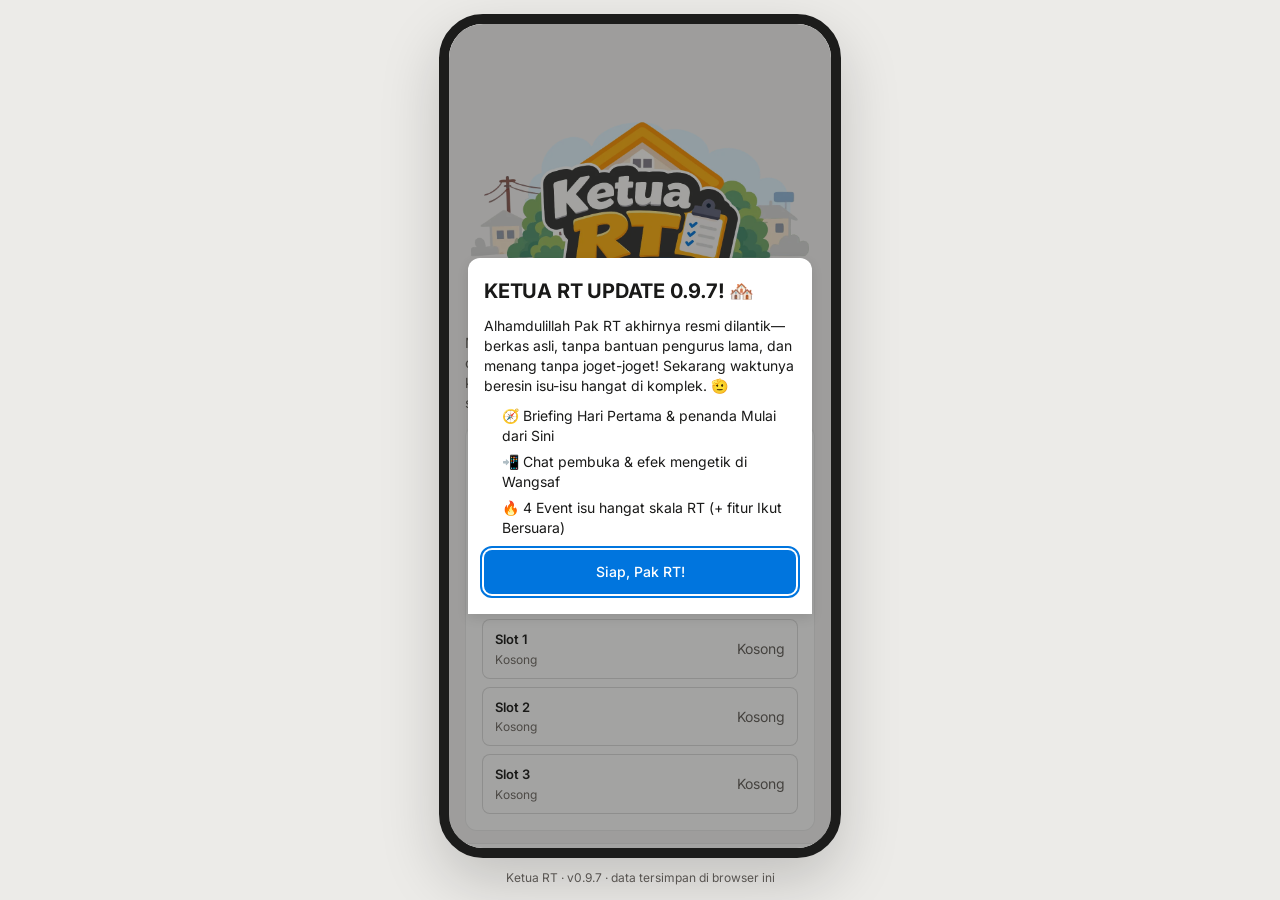
==== index.html @ ca053284 "Delay insight toast/modal until after typing indicator finishes" ====
<!DOCTYPE html>
<html lang="id">
<head>
<meta charset="utf-8">
<meta name="viewport" content="width=device-width, initial-scale=1, viewport-fit=cover, interactive-widget=resizes-content">
<title>Ketua RT · Jadi Ketua RT selama 52 minggu</title>
<meta name="description" content="Coba jadi Ketua RT dan lihat keputusanmu mengubah kehidupan warga. 52 minggu, 15 warga, setiap keputusan punya konsekuensi.">
<meta property="og:type" content="website">
<meta property="og:title" content="Ketua RT">
<meta property="og:site_name" content="Ketua RT">
<link rel="icon" href="assets/favicon/favicon.png" type="image/png">
<link rel="icon" href="assets/favicon/favicon.svg" type="image/svg+xml">
<link rel="apple-touch-icon" href="assets/favicon/favicon.png">
<meta property="og:description" content="Coba jadi Ketua RT dan lihat keputusanmu mengubah kehidupan warga.">
<meta property="og:locale" content="id_ID">
<meta property="og:url" content="https://ketua-rt.mbagasah.workers.dev/">
<meta property="og:image" content="https://ketua-rt.mbagasah.workers.dev/assets/opengraph/open-graph-ketua-rt.jpg">
<meta property="og:image:type" content="image/jpeg">
<meta property="og:image:width" content="1200">
<meta property="og:image:height" content="630">
<meta property="og:image:alt" content="Ketua RT, game simulasi jadi Ketua RT">
<meta name="twitter:card" content="summary_large_image">
<meta name="twitter:title" content="Ketua RT">
<meta name="twitter:description" content="Coba jadi Ketua RT dan lihat keputusanmu mengubah kehidupan warga.">
<meta name="twitter:image" content="https://ketua-rt.mbagasah.workers.dev/assets/opengraph/open-graph-ketua-rt.jpg">
<meta name="theme-color" content="#ecebe8">
<link rel="preload" href="assets/fonts/inter-400.woff2" as="font" type="font/woff2" crossorigin>
<link rel="preload" href="assets/fonts/inter-600.woff2" as="font" type="font/woff2" crossorigin>
<link rel="preload" href="assets/fonts/inter-700.woff2" as="font" type="font/woff2" crossorigin>
<style>
@font-face{font-family:'Inter';font-style:normal;font-weight:400;font-display:swap;src:url(assets/fonts/inter-400.woff2) format('woff2');}
@font-face{font-family:'Inter';font-style:normal;font-weight:500;font-display:swap;src:url(assets/fonts/inter-500.woff2) format('woff2');}
@font-face{font-family:'Inter';font-style:normal;font-weight:600;font-display:swap;src:url(assets/fonts/inter-600.woff2) format('woff2');}
@font-face{font-family:'Inter';font-style:normal;font-weight:700;font-display:swap;src:url(assets/fonts/inter-700.woff2) format('woff2');}

:root{--notion-blue: #0075de;--notion-blue-deep: #005bb0;--sky-tint: #e6f3fe;--paper: #f6f5f4;--white: #ffffff;--ink: #191918;--graphite: #615d59;--stone: #6f6a65;--ash: #8b8580;--marigold: #ffb110;--coral: #f64932;--saffron: #e89d01;--vermillion: #e32d14;--mocha: #b18164;--signal-blue: #097fe8;--sky-wash: #62aef0;--midnight: #02093a;--peach: #f6d5b8;--color-bg-canvas: var(--paper);--color-bg-surface: var(--white);--color-bg-sunken: #efeeec;--color-bg-hover: #f1f0ee;--color-text: var(--ink);--color-text-secondary: var(--graphite);--color-text-muted: var(--stone);--color-text-on-accent: var(--white);--color-border-subtle: rgba(0, 0, 0, .08);--color-border: rgba(0, 0, 0, .14);--color-border-strong: var(--ash);--color-accent-solid: var(--notion-blue);--color-accent-text: var(--notion-blue-deep);--color-accent-subtle: var(--sky-tint);--color-focus-ring: var(--notion-blue);--color-success-text: #1e7343;--color-success-subtle: #e3f2e8;--color-success-solid: #2f8f57;--color-warning-text: #8a5200;--color-warning-subtle: #fcefd6;--color-danger-text: #b42318;--color-danger-subtle: #fde7e3;--color-danger-solid: #c8321f;--color-neutral-text: #3b3a38;--color-neutral-subtle: #ecebe9;--color-rumor-text: #6b3fa0;--color-rumor-subtle: #f1e9fb;--color-highlight: var(--peach);--color-attention: var(--marigold);--color-island: var(--midnight);--color-island-text: #ffffff;--color-island-muted: #c9cbe0;--app-wangsaf: var(--signal-blue);--app-warga: var(--coral);--app-urusan: var(--midnight);--app-keuangan: var(--mocha);--app-fasilitas: var(--sky-wash);--app-kalender: var(--vermillion);--app-riwayat: var(--graphite);--app-pengaturan: var(--graphite);--radius-small: 4px;--radius-buttons: 8px;--radius-cards: 12px;--radius-pills: 9999px;--space-4: 4px;--space-8: 8px;--space-12: 12px;--space-16: 16px;--space-20: 20px;--space-24: 24px;--elev-nav: 0 .7px 1.5px rgba(0,0,0,.015), 0 3px 9px rgba(0,0,0,.03);--elev-sheet: 0 4px 12px rgba(0, 0, 0, .1);--font: "Inter", ui-sans-serif, system-ui, -apple-system, "Segoe UI", Roboto, sans-serif;--text-caption: .75rem;--leading-caption: 1.33;--text-body-sm: .875rem;--leading-body-sm: 1.43;--text-body: 1rem;--leading-body: 1.5;--text-subheading: 1.25rem;--leading-subheading: 1.3;--text-heading-sm: 1.375rem;--leading-heading-sm: 1.27;--text-heading: 2.25rem;--leading-heading: 1.1;--motion-fast: .15s;--motion: .2s;color-scheme:light}:root[data-size=large]{font-size:112.5%}*,*:before,*:after{box-sizing:border-box}html{-webkit-font-smoothing:antialiased;-moz-osx-font-smoothing:grayscale}html,body{margin:0;height:100%}body{font:400 var(--text-body-sm)/var(--leading-body-sm) var(--font);color:var(--color-text);background:#ecebe8;font-feature-settings:"lnum"}button,input,select,textarea{font:inherit;color:inherit}button{cursor:pointer;background:none;border:0;padding:0;-webkit-tap-highlight-color:transparent}button:disabled{cursor:not-allowed}h1,h2,h3,p,ul,dl{margin:0;padding:0}ul{list-style:none}:focus-visible{outline:2px solid var(--color-focus-ring);outline-offset:2px}[tabindex="-1"]:focus{outline:none}.sr-only{position:absolute;width:1px;height:1px;padding:0;margin:-1px;overflow:hidden;clip:rect(0 0 0 0);clip-path:inset(50%);white-space:nowrap;border:0}.muted{color:var(--color-text-secondary)}.sm{font-size:var(--text-body-sm);line-height:var(--leading-body-sm)}.xs{font-size:var(--text-caption);line-height:var(--leading-caption);letter-spacing:.01em}.num,.tnum{font-variant-numeric:tabular-nums}b,strong{font-weight:600}.stage{min-height:100dvh;display:grid;place-items:center;padding:12px 16px;gap:8px}.phone{position:relative;width:402px;height:min(844px,calc(100dvh - 56px));min-height:0;background:var(--color-bg-canvas);border-radius:44px;border:10px solid #1c1c1b;box-shadow:0 24px 60px #0000002e;overflow:hidden;display:flex;flex-direction:column}.caption{font-size:var(--text-caption);color:var(--color-text-secondary);text-align:center;max-width:402px}@media (max-height: 700px) and (min-width: 521px){.phone{border-width:8px;border-radius:36px}}@media (max-width: 520px){.stage{padding:0;display:block}.phone{width:100%;height:100vh;height:100dvh;min-height:0;border:0;border-radius:0;box-shadow:none;padding-top:env(safe-area-inset-top)}.caption{display:none}}.sb{flex:none;min-height:36px;padding:0 16px;white-space:nowrap;gap:8px;display:flex;align-items:center;justify-content:space-between;font-size:var(--text-caption);font-weight:600;color:var(--color-text);background:var(--color-bg-canvas);position:relative;z-index:3;font-variant-numeric:tabular-nums}.sb__right{display:flex;align-items:center;gap:8px;flex:none}.sb__date-short{display:none}@media (max-width: 360px){.sb__date-full{display:none}.sb__date-short{display:inline}}.agenda{display:inline-flex;align-items:center;padding:2px 8px;border-radius:var(--radius-pills);background:var(--color-bg-surface);border:1px solid var(--color-border-subtle)}.agenda.low{background:var(--color-warning-subtle);color:var(--color-warning-text);border-color:transparent}.agenda.zero{background:var(--color-danger-subtle);color:var(--color-danger-text);border-color:transparent}.batt{display:inline-flex;align-items:center;gap:4px}.batt__body{width:22px;height:11px;border:1.5px solid currentColor;border-radius:3px;padding:1px;position:relative}.batt__body:after{content:"";position:absolute;right:-4px;top:3px;width:2px;height:4px;background:currentColor;border-radius:0 1px 1px 0}.batt__fill{height:100%;border-radius:1px;background:var(--color-success-solid)}.batt.low .batt__fill{background:var(--color-danger-solid)}.screen{flex:1;overflow-y:auto;overflow-x:hidden;overscroll-behavior:contain;position:relative;scroll-padding-block:64px 96px}.enter{animation:fade-in var(--motion-fast) ease-out both}@keyframes fade-in{0%{opacity:0}}.appbar{position:sticky;top:0;z-index:2;background:var(--color-bg-canvas);padding:8px 16px;display:flex;align-items:center;gap:8px;min-height:56px}.appbar h1{font-size:var(--text-heading-sm);line-height:var(--leading-heading-sm);letter-spacing:-.011em;font-weight:700;flex:1;min-width:0}.appbar--detail h1{font-size:var(--text-body);line-height:var(--leading-body);letter-spacing:0;font-weight:600;white-space:nowrap;overflow:hidden;text-overflow:ellipsis}.appbar__sub{font-size:var(--text-caption);color:var(--color-text-secondary)}.iconbtn{width:40px;height:40px;border-radius:var(--radius-buttons);display:grid;place-items:center;color:var(--color-text);flex:none;transition:background-color var(--motion-fast) ease-out}.iconbtn.on{color:var(--color-accent-text);background:var(--color-accent-subtle)}.body{padding:4px 16px 24px;display:flex;flex-direction:column;gap:12px}.ico{width:22px;height:22px;fill:none;stroke:currentColor;stroke-width:2;stroke-linecap:round;stroke-linejoin:round;flex:none}.ico--sm{width:16px;height:16px}.bnav{flex:none;display:flex;justify-content:center;align-items:center;gap:40px;padding:2px 0 calc(2px + env(safe-area-inset-bottom));background:var(--color-bg-surface);border-top:1px solid var(--color-border-subtle);z-index:3}.snav__i{width:48px;height:40px;display:grid;place-items:center;border-radius:var(--radius-pills);color:var(--color-text-secondary);transition:background-color var(--motion-fast) ease-out,color var(--motion-fast) ease-out}.snav__i .ico{width:18px;height:18px;stroke-width:2.2}.snav__i[data-a=sys-back] .ico{fill:currentColor;stroke-width:1.5}.snav__i[aria-current=page],.snav__i[aria-pressed=true]{color:var(--color-text)}.snav__i[aria-pressed=true]{background:var(--color-bg-sunken)}.snav__i:disabled{opacity:.35}.badge{position:absolute;top:-5px;right:4px;min-width:18px;height:18px;padding:0 5px;border-radius:var(--radius-pills);background:var(--color-danger-solid);color:#fff;font-size:var(--text-caption);line-height:18px;font-weight:700;text-align:center;font-variant-numeric:tabular-nums}.card{background:var(--color-bg-surface);border:1px solid var(--color-border-subtle);border-radius:var(--radius-cards);padding:16px}.card--flat{background:transparent}.sec-title{font-size:var(--text-body);font-weight:600;display:flex;align-items:center;justify-content:space-between;gap:8px;margin-bottom:8px}.label{font-size:var(--text-caption);line-height:var(--leading-caption);font-weight:600;letter-spacing:.05em;text-transform:uppercase;color:var(--color-text-secondary)}.btn{display:inline-flex;align-items:center;justify-content:center;gap:6px;min-height:44px;padding:8px 16px;border-radius:var(--radius-buttons);font-weight:500;border:1px solid transparent;transition-property:background-color,border-color,scale;transition-duration:var(--motion-fast);transition-timing-function:ease-out}.btn:not(:disabled):active{scale:.96}.btn:disabled{opacity:.45}.btn--primary{background:var(--color-accent-solid);color:var(--color-text-on-accent)}.btn--outline{background:var(--color-bg-surface);border-color:var(--color-border);color:var(--color-text)}.btn--ghost{color:var(--color-accent-text)}.btn--soft{background:var(--color-accent-subtle);color:var(--color-accent-text)}.btn--danger{background:var(--color-danger-solid);color:#fff}.btn--sm{min-height:36px;padding:6px 12px;font-size:var(--text-body-sm)}.btn--block{width:100%}.link{color:var(--color-accent-text);font-weight:500;font-size:var(--text-body-sm);display:inline-flex;align-items:center;gap:4px;min-height:28px;text-underline-offset:3px}.chip{display:inline-flex;align-items:center;gap:4px;padding:2px 10px;border-radius:var(--radius-pills);font-size:var(--text-caption);line-height:1.5;font-weight:600;background:var(--color-neutral-subtle);color:var(--color-neutral-text);white-space:nowrap}.chip--good{background:var(--color-success-subtle);color:var(--color-success-text)}.chip--ok,.chip--info,.chip--muted,.chip--primary{background:var(--color-neutral-subtle);color:var(--color-neutral-text)}.chip--warn{background:var(--color-warning-subtle);color:var(--color-warning-text)}.chip--bad{background:var(--color-danger-subtle);color:var(--color-danger-text)}.chip--rumor{background:var(--color-rumor-subtle);color:var(--color-rumor-text)}.chips{display:flex;flex-wrap:wrap;gap:6px}.bar{height:6px;border-radius:var(--radius-pills);background:var(--color-bg-sunken);overflow:hidden}.bar>span{display:block;height:100%;border-radius:inherit;background:var(--color-text)}.bar--good>span{background:var(--color-success-solid)}.bar--ok>span{background:var(--color-text-secondary)}.bar--warn>span{background:var(--saffron)}.bar--bad>span{background:var(--color-danger-solid)}.av{--c: var(--color-text-secondary);width:40px;height:40px;border-radius:50%;display:grid;place-items:center;flex:none;font-size:20px;background:var(--color-bg-surface);border:2px solid var(--c)}.av--sm{width:28px;height:28px;font-size:14px}.av--lg{width:72px;height:72px;font-size:36px;border-width:3px}.av--me{background:var(--color-text);color:#fff;font-size:var(--text-caption);font-weight:700;border-color:var(--color-text)}.avs{display:flex}.avs .av{margin-left:-8px}.avs .av:first-child{margin-left:0}.row{display:flex;align-items:center;gap:12px}.list>*+*{border-top:1px solid var(--color-border-subtle)}.li{display:flex;align-items:center;gap:12px;padding:12px 2px;width:100%;text-align:start;min-height:48px}.li__main{flex:1;min-width:0}.li__title{font-weight:500;display:block;white-space:nowrap;overflow:hidden;text-overflow:ellipsis}.li__sub{display:block;font-size:var(--text-caption);line-height:var(--leading-caption);color:var(--color-text-secondary);white-space:nowrap;overflow:hidden;text-overflow:ellipsis;margin-top:2px}.li__sub--wrap{white-space:normal;overflow:visible}.kv{display:grid;grid-template-columns:minmax(0,42%) minmax(0,1fr);gap:8px 12px}.kv dt{color:var(--color-text-secondary)}.kv dd{margin:0;font-weight:500}.unknown{color:var(--color-text-secondary);font-style:italic;font-weight:400}.empty{text-align:center;padding:24px 8px;color:var(--color-text-secondary)}.empty__ico{font-size:32px}.flash{animation:flash 1.2s ease-out}@keyframes flash{0%{background-color:var(--color-accent-subtle)}}.fb{background:var(--color-bg-canvas);border:1px solid var(--color-border-subtle);border-radius:var(--radius-buttons);padding:12px;display:flex;flex-direction:column;gap:6px}.fb--bad{background:var(--color-warning-subtle)}.reason{display:inline-flex;align-items:center;gap:4px;font-size:var(--text-caption);line-height:var(--leading-caption);color:var(--color-text-secondary);font-weight:500}.reason .ico{width:12px;height:12px}.home{padding:4px 16px 24px;display:flex;flex-direction:column;gap:12px}.home__date{padding:2px 2px 0;font-size:var(--text-body-sm);color:var(--color-text-secondary);font-weight:500;display:flex;justify-content:space-between}.widget{background:var(--color-bg-surface);border:1px solid var(--color-border-subtle);border-radius:var(--radius-cards);padding:16px;text-align:start;width:100%;display:flex;flex-direction:column;justify-content:flex-start}.widget__t{font-size:var(--text-caption);font-weight:600;color:var(--color-text-secondary);display:flex;align-items:center;gap:6px;justify-content:space-between;margin-bottom:8px}.attn{background:var(--color-attention);border-color:transparent}.attn .widget__t{color:#3d3020}.attn--calm{background:var(--color-bg-surface);border-color:var(--color-border-subtle)}.attn__title{font-size:var(--text-subheading);line-height:var(--leading-subheading);font-weight:700;letter-spacing:-.01em}.attn__text{color:#3d3020;margin-top:4px;display:-webkit-box;-webkit-line-clamp:2;-webkit-box-orient:vertical;overflow:hidden}.attn--calm .attn__text{color:var(--color-text-secondary)}.attn__foot{display:flex;align-items:center;justify-content:space-between;margin-top:12px;gap:8px;font-size:var(--text-caption)}.attn__foot .go{font-weight:600;display:inline-flex;align-items:center;gap:4px}.split{display:grid;grid-template-columns:repeat(2,minmax(0,1fr));gap:12px}.cond__label{font-size:var(--text-body);font-weight:700}.cond__label--good{color:var(--color-success-text)}.cond__label--warn{color:var(--color-warning-text)}.cond__label--bad{color:var(--color-danger-text)}.mini{display:grid;grid-template-columns:1fr auto;gap:2px 6px;font-size:var(--text-caption);margin-top:6px;align-items:center;font-variant-numeric:tabular-nums}.mini .bar{grid-column:1 / -1;height:4px;margin-bottom:4px}.mini b{font-weight:600}.act-list{display:flex;flex-direction:column;gap:8px;font-size:var(--text-caption);line-height:1.4}.act-list li{display:-webkit-box;-webkit-line-clamp:2;-webkit-box-orient:vertical;overflow:hidden}.act-list small{display:block;color:var(--color-text-secondary);font-size:var(--text-caption)}.apps{display:grid;grid-template-columns:repeat(4,minmax(0,1fr));gap:16px 6px;padding:8px 0}.app{display:flex;flex-direction:column;align-items:center;gap:6px;font-size:var(--text-caption);font-weight:500;color:var(--color-text);position:relative;transition:scale var(--motion-fast) ease-out}.app:active{scale:.96}.app__ic{width:56px;height:56px;border-radius:14px;display:grid;place-items:center;color:#fff;position:relative}.app__ic--dark{color:var(--color-text)}.app__ic .ico{width:26px;height:26px}.app__img{width:100%;height:100%;object-fit:cover;border-radius:inherit;display:block}.br-head{display:flex;justify-content:space-between;align-items:flex-start;gap:12px}.br-acct{text-align:right;font-size:var(--text-caption);color:var(--color-text-secondary)}.br-acct b{display:block;color:var(--color-text);font-size:var(--text-body-sm);font-variant-numeric:tabular-nums}.iur-ctrl{display:flex;align-items:center;justify-content:space-between;gap:10px;padding:10px 0 4px}.iur-step{display:flex;align-items:center;gap:8px}.iur-step .btn{min-width:34px;padding:4px 10px}.cat-row{width:100%;display:flex;justify-content:space-between;align-items:center;gap:8px;padding:10px 2px;background:none;border:0;border-bottom:1px solid var(--color-border-subtle);color:inherit;font:inherit;text-align:left;cursor:pointer}.cat-row:last-of-type{border-bottom:0}.cat-sub{padding:4px 0 8px 10px;border-left:2px solid var(--color-border-subtle);margin:2px 0 8px}.app__ic .badge{top:-6px;right:-6px}.weekbar{display:flex;gap:12px}.weekbar .btn{flex:1}.foot-note{text-align:center;font-size:var(--text-caption);color:var(--color-text-secondary);font-variant-numeric:tabular-nums}.ucard{display:block;width:100%;text-align:start;background:var(--color-bg-surface);border:1px solid var(--color-border-subtle);border-radius:var(--radius-cards);padding:14px 16px}.ucard--prio{border-inline-start:4px solid var(--saffron)}.ucard--crisis{border-inline-start:4px solid var(--color-danger-solid)}.ucard__top{display:flex;align-items:center;justify-content:space-between;gap:8px}.ucard__cat{font-size:var(--text-caption);font-weight:600;letter-spacing:.05em;text-transform:uppercase;color:var(--color-text-secondary)}.ucard__title{font-weight:600;font-size:var(--text-body);line-height:1.35;margin:4px 0}.ucard__dev{color:var(--color-text-secondary);display:-webkit-box;-webkit-line-clamp:2;-webkit-box-orient:vertical;overflow:hidden}.ucard__foot{display:flex;align-items:center;justify-content:space-between;margin-top:10px;gap:8px}.prog{display:flex;align-items:center;gap:8px;font-size:var(--text-caption);font-weight:600;margin-top:8px;font-variant-numeric:tabular-nums}.prog .bar{flex:1}.acc{background:var(--color-bg-surface);border:1px solid var(--color-border-subtle);border-radius:var(--radius-cards);overflow:hidden}.acc__h{width:100%;display:flex;align-items:center;justify-content:space-between;padding:14px 16px;font-weight:600;text-align:start;gap:8px;min-height:52px}.acc__h .ico{transition:rotate var(--motion-fast) ease-out;color:var(--color-text-secondary)}.acc.open .acc__h .ico{rotate:90deg}.acc__b{padding:0 16px 16px}.facts{display:flex;flex-direction:column;gap:6px;margin-top:8px}.facts li{padding-inline-start:14px;position:relative}.facts li:before{content:"";position:absolute;inset-inline-start:2px;top:.6em;width:5px;height:5px;border-radius:50%;background:var(--color-text-secondary)}.tl{display:flex;flex-direction:column;gap:12px}.tl li{display:grid;grid-template-columns:10px minmax(0,1fr);gap:10px}.tl li:before{content:"";width:8px;height:8px;border-radius:50%;background:var(--color-border);margin-top:6px}.tl li:first-child:before{background:var(--color-text)}.tl small{display:block;color:var(--color-text-secondary);font-size:var(--text-caption);margin-top:2px}.acts{display:flex;flex-direction:column;gap:8px}.action{width:100%;text-align:start;background:var(--color-bg-surface);border:1px solid var(--color-border);border-radius:var(--radius-buttons);padding:12px;display:flex;flex-direction:column;gap:4px;transition:background-color var(--motion-fast) ease-out}.action:not(:disabled):active{background:var(--color-bg-hover)}.action:disabled{background:var(--color-bg-canvas);border-color:var(--color-border-subtle)}.action:disabled .action__name{color:var(--color-text-secondary)}.action__name{font-weight:600;display:flex;justify-content:space-between;align-items:baseline;gap:8px}.action__kind{font-size:var(--text-caption);font-weight:500;color:var(--color-text-secondary);flex:none}.action__desc{color:var(--color-text-secondary)}.cost{display:flex;flex-wrap:wrap;gap:4px 12px;font-size:var(--text-caption);font-weight:600;color:var(--color-text);margin-top:2px;font-variant-numeric:tabular-nums}.cost .pos{color:var(--color-success-text)}.done-list{color:var(--color-text-secondary);display:flex;flex-direction:column;gap:4px;margin-top:12px}.outcome{border-radius:var(--radius-buttons);padding:12px;background:var(--color-success-subtle);color:var(--color-success-text)}.outcome--bad{background:var(--color-danger-subtle);color:var(--color-danger-text)}.hdr{display:flex;flex-direction:column;gap:6px}.hdr h2{font-size:var(--text-subheading);line-height:var(--leading-subheading);font-weight:700;letter-spacing:-.01em}.section-h{font-size:var(--text-body);font-weight:600;margin:8px 2px 0}.chat-li{display:flex;gap:12px;align-items:center;padding:10px 16px;width:100%;text-align:start}.chat-li__main{flex:1;min-width:0;border-bottom:1px solid var(--color-border-subtle);padding-bottom:10px}.chat-li__top{display:flex;justify-content:space-between;gap:8px;align-items:baseline}.chat-li__name{font-weight:600;white-space:nowrap;overflow:hidden;text-overflow:ellipsis}.chat-li__time{font-size:var(--text-caption);color:var(--color-text-secondary);flex:none;font-variant-numeric:tabular-nums}.chat-li__prev{display:flex;justify-content:space-between;gap:8px;color:var(--color-text-secondary);margin-top:2px}.chat-li__prev>span:first-child{white-space:nowrap;overflow:hidden;text-overflow:ellipsis}.cnt{min-width:22px;height:22px;border-radius:var(--radius-pills);padding:0 7px;background:var(--color-text);color:#fff;font-size:var(--text-caption);font-weight:700;line-height:22px;text-align:center;flex:none;font-variant-numeric:tabular-nums}.cnt--imp{background:var(--color-danger-solid)}.convo{padding:8px 12px 12px;display:flex;flex-direction:column;gap:6px;background:var(--color-bg-canvas);min-height:100%}.dsep{align-self:center;font-size:var(--text-caption);font-weight:600;color:var(--color-text-secondary);background:var(--color-bg-surface);border:1px solid var(--color-border-subtle);padding:2px 10px;border-radius:var(--radius-pills);margin:8px 0 4px}.msg{display:flex;gap:6px;align-items:flex-end;max-width:86%}.msg--me{align-self:flex-end;flex-direction:row-reverse}.bub{background:var(--color-bg-surface);border:1px solid var(--color-border-subtle);padding:8px 12px;border-radius:12px 12px 12px 4px;font-size:var(--text-body);line-height:1.45}.msg--me .bub{background:var(--color-accent-subtle);border-color:transparent;border-radius:12px 12px 4px}.bub__from{display:block;font-size:var(--text-caption);font-weight:600;margin-bottom:2px;color:var(--color-text-secondary)}.bub__t{display:block;text-align:end;font-size:var(--text-caption);color:var(--color-text-secondary);margin-top:2px}.bub--imp{border-inline-start:3px solid var(--color-danger-solid)}.bub__imp{display:block;font-size:var(--text-caption);font-weight:600;color:var(--color-danger-text);margin-top:4px}.archive-btn{align-self:center;margin:4px 0;flex-wrap:wrap}.reply{position:sticky;bottom:0;background:var(--color-bg-surface);border-top:1px solid var(--color-border-subtle);padding:12px;display:flex;flex-direction:column;gap:8px}.reply .btn{justify-content:flex-start;text-align:start}.reply+.reply--stack{position:static;border-top:0;padding-top:0}.big-money{font-size:2rem;font-weight:700;letter-spacing:-.02em;line-height:1.2;font-variant-numeric:tabular-nums}.flow{display:grid;grid-template-columns:repeat(2,minmax(0,1fr));gap:8px;margin-top:12px}.flow div{background:var(--color-bg-canvas);border-radius:var(--radius-buttons);padding:8px 10px;font-size:var(--text-caption);font-variant-numeric:tabular-nums}.flow b{display:block;font-size:var(--text-body-sm);font-weight:600}.pos{color:var(--color-success-text)}.neg{color:var(--color-danger-text)}.trend{display:flex;gap:4px;margin-top:8px;flex-wrap:wrap}.trend i{width:16px;height:16px;border-radius:var(--radius-small);background:var(--color-bg-sunken);display:grid;place-items:center;font-style:normal;font-size:10px;color:#fff;font-weight:700}.trend i.y{background:var(--color-success-solid)}.trend i.n{background:var(--color-danger-solid)}.trend i.now{outline:2px solid var(--color-text);outline-offset:1px}.seg{display:flex;gap:6px;overflow-x:auto;padding-bottom:2px;scrollbar-width:none}.seg button{padding:6px 12px;min-height:36px;border-radius:var(--radius-pills);background:var(--color-bg-surface);border:1px solid var(--color-border);font-size:var(--text-body-sm);font-weight:500;white-space:nowrap}.seg button[aria-pressed=true]{background:var(--color-text);color:#fff;border-color:var(--color-text)}.fac-ic{width:44px;height:44px;border-radius:var(--radius-buttons);display:grid;place-items:center;font-size:22px;background:var(--color-bg-canvas);flex:none}.weeks{display:grid;grid-template-columns:repeat(5,minmax(0,1fr));gap:6px}.wk{border-radius:var(--radius-buttons);background:var(--color-bg-canvas);padding:8px 4px;text-align:center;font-size:var(--text-caption);font-variant-numeric:tabular-nums;color:var(--color-text-secondary)}.wk b{display:block;font-size:var(--text-body-sm);color:var(--color-text)}.wk.now{background:var(--color-text);color:#fff}.wk.now b{color:#fff}.wk.past{background:transparent;border:1px dashed var(--color-border)}.yearbar{display:grid;grid-template-columns:repeat(52,1fr);gap:1px;margin-top:8px}.yearbar i{height:8px;background:var(--color-bg-sunken);border-radius:1px}.yearbar i.p{background:var(--color-text)}.yearbar i.n{background:var(--color-attention)}.menu-prof{display:flex;gap:12px;align-items:center}.toggle{width:44px;height:26px;border-radius:var(--radius-pills);background:var(--color-border-strong);position:relative;flex:none}.toggle:after{content:"";position:absolute;top:3px;left:3px;width:20px;height:20px;border-radius:50%;background:#fff}.full{padding:20px 16px 24px;display:flex;flex-direction:column;gap:12px}.island{background:var(--color-island);color:var(--color-island-text);border-radius:var(--radius-cards);padding:20px}.island .label,.island .muted{color:var(--color-island-muted)}.island .pos{color:#8ee0ad}.island .neg{color:#ffb4a8}.tiles{display:grid;grid-template-columns:repeat(3,minmax(0,1fr));gap:8px;margin-top:12px}.tile{background:#ffffff14;border-radius:var(--radius-buttons);padding:8px 10px;font-size:var(--text-caption);font-variant-numeric:tabular-nums}.tile b{display:block;font-size:var(--text-body);font-weight:700}.start-art{border-radius:var(--radius-cards);overflow:hidden;border:1px solid var(--color-border-subtle);background:var(--color-bg-surface)}.start-art svg{display:block;width:100%;height:auto}.title-xl{font-size:var(--text-heading);font-weight:700;letter-spacing:-.03em;line-height:var(--leading-heading);text-wrap:balance}.hl{background:var(--color-highlight);border-radius:var(--radius-pills);padding:0 .35em;box-decoration-break:clone;-webkit-box-decoration-break:clone}.input{width:100%;font-size:1rem;padding:10px 12px;min-height:44px;border-radius:var(--radius-buttons);border:1px solid var(--color-border-strong);background:var(--color-bg-surface)}.input:focus-visible{outline:2px solid var(--color-focus-ring);outline-offset:1px}.ring{width:130px;height:130px;display:block;margin:0 auto}.alert-inline{background:var(--color-danger-subtle);color:var(--color-danger-text);border-radius:var(--radius-buttons);padding:12px;display:flex;flex-direction:column;gap:4px}.alert-inline--warn{background:var(--color-warning-subtle);color:var(--color-warning-text);border:1px solid rgba(138,82,0,.18)}.alert-inline--info{background:var(--color-neutral-subtle);color:var(--color-text-secondary);font-size:12px;line-height:1.45}.slot-list{display:flex;flex-direction:column;gap:8px}.slot-row{display:flex;align-items:center;justify-content:space-between;gap:8px;padding:10px 12px;border:1px solid var(--color-border);border-radius:var(--radius-buttons);background:var(--color-bg-surface)}.slot-row.is-active{border-color:var(--color-accent-solid);background:var(--color-accent-subtle)}.slot-row__meta{min-width:0;flex:1;display:flex;flex-direction:column;gap:2px}.slot-row__title{font-size:13px;font-weight:600;display:flex;align-items:center;gap:6px}.slot-row__sub{font-size:12px;color:var(--color-text-muted);white-space:nowrap;overflow:hidden;text-overflow:ellipsis}.slot-row__acts{display:flex;align-items:center;gap:6px;flex-shrink:0;flex-wrap:wrap;justify-content:flex-end}.slot-tag{font-size:10px;font-weight:600;padding:1px 6px;border-radius:999px;background:var(--color-accent-solid);color:var(--color-text-on-accent)}.btn--xs{padding:5px 9px;font-size:12px;min-height:unset}.tut-modal{text-align:center}.tut-hero{margin-bottom:12px;display:flex;justify-content:center;pointer-events:none;user-select:none}.tut-card-prev{width:100%;max-width:270px;text-align:left;margin:0}.tut-logo{width:170px;height:auto;border-radius:10px;display:block}.tut-mini{background:var(--color-bg-sunken);border:1px solid var(--color-border);border-radius:12px;padding:12px 14px;width:100%;max-width:270px;box-shadow:0 6px 16px rgba(0,0,0,.07);display:flex;flex-direction:column;gap:8px;align-items:center}.tut-mini__row{display:flex;gap:6px;flex-wrap:wrap;justify-content:center}.tut-pill{background:var(--color-bg-surface);border:1px solid var(--color-border);border-radius:999px;padding:3px 9px;font-size:11px;font-weight:600;color:var(--color-text)}.tut-pill--acc{background:var(--color-accent-subtle);color:var(--color-accent-text);border-color:rgba(0,117,222,.25)}.tut-copy{font-size:13px;line-height:1.55;color:var(--color-text-secondary);margin:6px 0 12px}.tut-dots{display:flex;justify-content:center;gap:6px;margin-bottom:4px}.tut-dots span{width:7px;height:7px;border-radius:999px;background:var(--color-border-strong);opacity:.4;transition:all .2s}.tut-dots span.is-on{width:18px;background:var(--color-accent-solid);opacity:1}@keyframes rt-pulse{0%,100%{box-shadow:0 0 0 0 rgba(0,117,222,.5)}50%{box-shadow:0 0 0 8px rgba(0,117,222,0)}}.app__ic.is-pulse{animation:rt-pulse 1.5s infinite}.sheet--center .sheet__grab{display:none}.msg--typing{align-items:center;padding:2px 0}.chat-typing-in{font-size:12px;font-style:italic;color:var(--color-text-muted);padding:4px 2px}@keyframes tdot{0%,80%,100%{opacity:.2}40%{opacity:1}}.tdots span{animation:tdot 1.35s infinite}.tdots span:nth-child(2){animation-delay:.27s}.tdots span:nth-child(3){animation-delay:.54s}@keyframes msg-pop{from{opacity:0;transform:translateY(6px) scale(.97)}to{opacity:1;transform:none}}.msg--pop{animation:msg-pop .30s ease-out}.xshort{display:flex;flex-wrap:wrap;gap:6px;margin-top:8px}.xshort--chat{padding:6px 12px 0}.xshort__b{display:inline-flex;align-items:center;gap:4px;font-size:11px;font-weight:600;padding:4px 9px;border-radius:999px;border:1px solid var(--color-border);background:var(--color-bg-surface);color:var(--color-accent-text);cursor:pointer}.btn--nudge{border-color:var(--saffron)!important;background:var(--color-warning-subtle)!important;color:var(--color-warning-text)!important}.nudge-dot{width:7px;height:7px;border-radius:999px;background:var(--saffron);display:inline-block;margin-left:2px}.overlay{position:absolute;inset:0;z-index:10;display:flex;align-items:flex-end}.overlay:has(.sheet--center){align-items:center;padding:16px}.sheet--center{border-radius:var(--radius-cards);max-width:344px;margin:0 auto;animation-name:fade-in!important}.tstrip{display:flex;align-items:center;justify-content:space-between;gap:8px;padding:7px 10px;border-radius:var(--radius-buttons);background:#fff7e6;border:1px solid #f0dfb8;font-size:var(--text-caption);line-height:1.3}.tstrip a{color:#7c4d00;font-weight:600;text-decoration:none;flex:1}.tstrip__x{background:none;border:0;color:var(--color-text-secondary);font-size:16px;line-height:1;padding:2px 4px;cursor:pointer}.fb-cats{display:flex;gap:6px;flex-wrap:wrap}.fb-txt{width:100%;min-height:92px;padding:10px 12px;border:1px solid var(--color-border);border-radius:var(--radius-buttons);font:inherit;resize:vertical}.fb-cnt{text-align:right;font-size:var(--text-caption);color:var(--color-text-secondary)}.overlay[hidden]{display:none}.overlay__bg{position:absolute;inset:0;background:#19191866;animation:fade-in var(--motion) ease-out both}.sheet{position:relative;width:100%;max-height:92%;overflow-y:auto;overscroll-behavior:contain;scroll-padding-bottom:24px;background:var(--color-bg-surface);border-radius:var(--radius-cards) var(--radius-cards) 0 0;box-shadow:var(--elev-sheet);padding:20px 16px calc(20px + env(safe-area-inset-bottom));animation:fade-in var(--motion) ease-out both;display:flex;flex-direction:column;gap:12px}@keyframes sheet-up{0%{opacity:0;translate:0 24px}}.sheet h2{font-size:var(--text-subheading);line-height:var(--leading-subheading);font-weight:700;letter-spacing:-.01em}.sheet__grab{width:40px;height:4px;border-radius:2px;background:var(--color-border);align-self:center;margin-top:-8px}.sheet__actions{display:flex;flex-direction:column;gap:8px}.mg-q{font-size:var(--text-subheading);line-height:1.35;font-weight:600}.mg-opts{display:flex;flex-direction:column;gap:8px}.mg-opt{text-align:start;padding:12px 14px;min-height:48px;border-radius:var(--radius-buttons);border:1px solid var(--color-border);font-weight:500;transition-property:background-color,scale;transition-duration:var(--motion-fast);transition-timing-function:ease-out}.mg-opt:not(:disabled):active{scale:.96}.mg-opt.ok{border-color:var(--color-success-solid);background:var(--color-success-subtle)}.mg-opt.ok:after{content:" ✓ benar";color:var(--color-success-text);font-weight:600}.mg-opt.no{border-color:var(--color-danger-solid);background:var(--color-danger-subtle)}.mg-opt.no:after{content:" ✗ salah";color:var(--color-danger-text);font-weight:600}.mg-top{display:flex;justify-content:space-between;align-items:center;font-size:var(--text-caption);font-weight:600;color:var(--color-text-secondary);font-variant-numeric:tabular-nums}.memo{background:var(--color-bg-canvas);border-radius:var(--radius-buttons);padding:12px;display:flex;flex-direction:column;gap:6px;font-weight:500}.toasts{position:absolute;left:12px;right:12px;bottom:76px;z-index:12;display:flex;flex-direction:column;gap:6px;pointer-events:none}.toast{background:var(--color-text);color:#fff;padding:10px 14px;border-radius:var(--radius-buttons);font-size:var(--text-body-sm);box-shadow:var(--elev-sheet);animation:fade-in var(--motion) ease-out both;display:flex;align-items:center;gap:12px;pointer-events:auto}.toast--error{background:var(--color-danger-solid)}.toast span{flex:1}.toast button{font-weight:600;text-decoration:underline;text-underline-offset:3px;min-height:32px;padding:0 4px}.tabcard{padding:0;overflow:hidden}.tabs{display:grid;grid-template-columns:repeat(3,minmax(0,1fr));border-bottom:1px solid var(--color-border-subtle)}.tabs button{padding:12px 4px;min-height:48px;font-size:var(--text-body-sm);font-weight:500;color:var(--color-text-secondary);border-bottom:2px solid transparent}.tabs button[aria-pressed=true]{color:var(--color-text);font-weight:600;border-bottom-color:var(--color-text)}.tabbody{padding:16px;display:flex;flex-direction:column;gap:8px}.dims{display:grid;grid-template-columns:repeat(3,minmax(0,1fr));gap:10px;margin-top:10px}.dimc{display:grid;grid-template-columns:1fr auto;gap:4px;font-size:var(--text-caption);line-height:1.3;color:var(--color-text-secondary);align-items:end;font-variant-numeric:tabular-nums}.dimc b{color:var(--color-text);font-weight:600}.dimc .bar{grid-column:1 / -1;height:4px}.people{display:flex;flex-wrap:wrap;gap:8px;margin-top:4px}.person{display:flex;align-items:center;gap:6px;padding:4px 12px 4px 4px;min-height:36px;border-radius:var(--radius-pills);background:var(--color-bg-canvas);font-size:var(--text-body-sm);font-weight:500}.align{display:flex;flex-direction:column;gap:6px;margin-top:4px}.align>div{display:flex;align-items:center;gap:10px}.align .chip{min-width:90px;justify-content:center}.ev-grid,.ins-grid{display:grid;grid-template-columns:repeat(2,minmax(0,1fr));gap:8px}.ev{text-align:start;border-radius:var(--radius-buttons);padding:10px;background:var(--color-bg-surface);border:1px solid var(--color-border);display:flex;flex-direction:column;gap:4px;min-height:96px}.ev__st{align-self:flex-start;display:inline-flex;align-items:center;gap:4px;padding:2px 8px;border-radius:var(--radius-pills);font-weight:700;font-size:var(--text-caption);line-height:1.5;text-transform:uppercase;letter-spacing:.02em;white-space:nowrap;background:var(--color-neutral-subtle);color:var(--color-neutral-text)}.ev__st>span[aria-hidden]{font-size:1.05em}.ev__st--good{background:var(--color-success-subtle);color:var(--color-success-text)}.ev__st--warn{background:var(--color-warning-subtle);color:var(--color-warning-text)}.ev__st--rumor{background:var(--color-rumor-subtle);color:var(--color-rumor-text)}.ev__st--bad{background:var(--color-danger-subtle);color:var(--color-danger-text)}.ev__st--muted{background:var(--color-neutral-subtle);color:var(--color-text-secondary)}.ev__t{font-size:var(--text-body-sm);font-weight:600;line-height:1.35}.ev__q{font-size:var(--text-caption);line-height:1.35;color:var(--color-text-secondary);margin-top:auto}.ev--rumor{border-style:dashed}.ev--lock{background:var(--color-bg-canvas);border-style:dashed;border-color:var(--color-border)}.ev--lock .ev__t{color:var(--color-text-secondary);font-weight:500}.ins{text-align:start;border-radius:var(--radius-buttons);padding:10px;background:var(--color-bg-canvas);border:1px solid var(--color-border-subtle);display:flex;flex-direction:column;gap:2px;min-height:60px}.ins__g{font-size:var(--text-caption);font-weight:600;text-transform:uppercase;letter-spacing:.05em;color:var(--color-text-secondary)}.ins__v{font-size:var(--text-body-sm);font-weight:600;line-height:1.35}.ins--unv{background:var(--color-warning-subtle);border-color:transparent}.ins--unv .ins__g{color:var(--color-warning-text)}.ins--lock{background:transparent;border:1px dashed var(--color-border)}.ins__q{font-size:var(--text-subheading);font-weight:700;color:var(--color-text-secondary)}.icard{align-self:center;max-width:92%;display:flex;gap:8px;align-items:flex-start;background:var(--color-bg-surface);border:1px dashed var(--color-border);border-radius:var(--radius-buttons);padding:8px 12px;font-size:var(--text-body-sm);margin:4px 0}.icard__i{font-size:1.1em;line-height:1.3}.icard small{display:block;color:var(--color-text-secondary);font-size:var(--text-caption)}.ix{display:grid;grid-template-columns:repeat(3,minmax(0,1fr));gap:6px}.ix__b{text-align:start;border:1px solid var(--color-border);border-radius:var(--radius-buttons);padding:8px;display:flex;flex-direction:column;gap:4px;font-size:var(--text-body-sm);line-height:1.3;transition:background-color var(--motion-fast) ease-out}.ix__b:not(:disabled):active{background:var(--color-bg-hover)}.ix__b:disabled{background:var(--color-bg-canvas);border-color:var(--color-border-subtle);color:var(--color-text-secondary)}.struck{text-decoration:line-through;color:var(--color-text-secondary)}.attn .muted,.attn .xs{color:#3d3020}.badge--dot{min-width:12px;width:12px;height:12px;padding:0;top:-3px;right:-3px;background:var(--color-text-secondary);border:2px solid var(--color-bg-canvas)}.dot-new{display:inline-block;width:8px;height:8px;border-radius:50%;background:var(--color-accent-solid);margin-inline-end:6px;vertical-align:1px}.wx{display:inline-flex;align-items:center;gap:4px;min-height:32px;margin:-6px -8px;padding:4px 8px;border-radius:var(--radius-pills);color:var(--color-text-secondary);font-weight:500}.wx .ico{width:14px;height:14px}.home__date{align-items:center}.widget__t{display:flex;justify-content:space-between;align-items:center;gap:8px}.mini--2{display:grid;grid-template-columns:1fr 1fr;gap:6px 20px;margin-top:10px}.mini__i{display:grid;grid-template-columns:1fr auto;gap:2px 6px;align-items:center}.mini__i .bar{grid-column:1 / -1;height:4px}.cnt-sm{display:inline-grid;place-items:center;min-width:20px;height:20px;padding:0 6px;margin-inline-start:2px;border-radius:var(--radius-pills);background:var(--color-bg-sunken);color:var(--color-text);font-size:var(--text-caption);font-weight:700;font-variant-numeric:tabular-nums}.btn:disabled .cnt-sm{background:transparent}.btn--confirm{background:var(--color-danger-solid);color:#fff}.weekbar .btn{white-space:nowrap}.recents-wrap{display:flex;flex-direction:column;gap:10px;padding:16px 0 12px;min-height:100%}.recents__title{font-size:var(--text-subheading);font-weight:700;padding:0 20px}.recents__hint{padding:0 20px;font-size:var(--text-body-sm);color:var(--color-text-secondary)}.recents{display:flex;gap:16px;overflow-x:auto;scroll-snap-type:x mandatory;padding:8px 0;scrollbar-width:none}.rcard:first-child{margin-inline-start:20%}.rcard:last-child{margin-inline-end:20%}.recents::-webkit-scrollbar{display:none}.rcard{flex:none;width:60%;scroll-snap-align:center;display:flex;flex-direction:column;gap:8px;touch-action:pan-x;transition:transform var(--motion-fast) ease-out,opacity var(--motion-fast) ease-out}.rcard__h{display:flex;align-items:center;gap:8px;min-height:40px}.rcard__ic{width:24px;height:24px;border-radius:6px;display:grid;place-items:center;color:#fff;flex:none}.rcard__name{flex:1;min-width:0;font-weight:600;font-size:var(--text-body-sm)}.rcard__x{width:36px;height:36px}.rcard__shot{position:relative;aspect-ratio:9 / 16;border-radius:var(--radius-cards);overflow:hidden;background:var(--color-bg-canvas);border:1px solid var(--color-border);box-shadow:0 8px 24px #00000014}.rcard__inner{position:absolute;top:0;left:0;width:calc(100% / .6);height:calc(100% / .6);transform:scale(.6);transform-origin:0 0;pointer-events:none;overflow:hidden}.rcard__open{position:absolute;inset:0;width:100%;height:100%;border-radius:inherit}.recents__foot{display:flex;justify-content:center;margin-top:auto;padding-top:8px}.set-group{padding:2px 12px}.set-row{gap:12px}.set-ic{width:30px;height:30px;border-radius:8px;display:grid;place-items:center;color:#fff;flex:none}.set-val{color:var(--color-text-secondary);font-size:var(--text-body-sm);white-space:nowrap}.set-row--danger .li__title{color:var(--color-danger-text)}.ico--xs{width:14px;height:14px}.ico--bolt{fill:currentColor;stroke-width:1.2}.cst{display:inline-flex;align-items:center;gap:2px;font-variant-numeric:tabular-nums}.agenda,.batt{display:inline-flex;align-items:center;gap:3px}.appbar__sub .cst{vertical-align:-2px}.cmp{position:sticky;bottom:0;z-index:2;background:var(--color-bg-surface);border-top:1px solid var(--color-border-subtle)}.cmp__opts{max-height:46vh;overflow-y:auto;padding:6px 12px 4px;display:flex;flex-direction:column;border-bottom:1px solid var(--color-border-subtle)}.cmp__h{display:flex;align-items:center;gap:4px;font-size:var(--text-caption);font-weight:600;letter-spacing:.04em;text-transform:uppercase;color:var(--color-text-secondary);padding:8px 2px 4px}.cmp__back{width:28px;height:28px;display:grid;place-items:center;border-radius:var(--radius-pills);margin-inline-start:-6px}.cmp__o{display:flex;flex-direction:column;align-items:flex-start;gap:2px;width:100%;text-align:start;padding:8px 10px;min-height:44px;border-radius:var(--radius-buttons);font-size:var(--text-body-sm)}.cmp__o+.cmp__o{margin-top:2px}.cmp__o:not(:disabled):active,.cmp__o.is-sel{background:var(--color-accent-subtle)}.cmp__o:disabled{color:var(--color-text-secondary)}.cmp__t{font-weight:500;line-height:1.35}.cmp__m{font-size:var(--text-caption);color:var(--color-text-secondary);display:flex;gap:8px;align-items:center}.cmp__m .cost{display:inline-flex;gap:8px;font-size:var(--text-caption)}.cmp__m .reason{font-size:var(--text-caption)}.cmp__bar{display:flex;align-items:flex-end;gap:6px;padding:8px 10px}.cmp__field{flex:1;min-width:0;min-height:40px;padding:9px 14px;border-radius:20px;background:var(--color-bg-sunken);text-align:start;font-size:var(--text-body-sm);line-height:1.4;color:var(--color-text)}.cmp__field:disabled{opacity:.7}.cmp__ph{color:var(--color-text-muted)}.cmp__clr{width:40px;height:40px}.cmp__send{width:40px;height:40px;border-radius:50%;display:grid;place-items:center;background:var(--color-accent-solid);color:#fff;flex:none}.cmp__send:disabled{background:var(--color-bg-sunken);color:var(--color-text-muted)}.ktabs{margin-bottom:4px}.mnav{display:flex;align-items:center;justify-content:space-between;gap:8px;padding:0 2px}.mnav b{font-size:var(--text-body)}.mnav .iconbtn:disabled{opacity:.3}.kflow{display:grid;grid-template-columns:repeat(3,minmax(0,1fr));gap:8px;margin-top:6px}.kflow>div{display:flex;flex-direction:column;gap:2px;font-size:var(--text-caption);color:var(--color-text-secondary)}.kflow b{font-size:var(--text-body-sm);color:var(--color-text)}.pie{display:grid;grid-template-columns:132px minmax(0,1fr);gap:16px;align-items:center;margin-top:12px}.donut{width:132px;height:132px}.donut__k{font-size:13px;fill:var(--color-text-secondary)}.donut__v{font-size:16px;font-weight:700;fill:var(--color-text)}.pie__lg{display:flex;flex-direction:column;gap:6px;font-size:var(--text-caption)}.pie__lg li{display:grid;grid-template-columns:10px minmax(0,1fr) auto;gap:2px 8px;align-items:center}.pie__lg i{width:10px;height:10px;border-radius:3px}.pie__lg span{color:var(--color-text);overflow-wrap:anywhere}.pie__lg b{font-weight:600}.pie__lg small{font-size:var(--text-caption);grid-column:2 / -1;color:var(--color-text-secondary);margin-top:-2px}@media (max-width: 360px){.pie{grid-template-columns:1fr;justify-items:center}.pie__lg{width:100%}}.screen>div:has(>.chat-page){height:100%}.chat-page{min-height:100%;display:flex;flex-direction:column}.chat-page .convo{flex:1;min-height:0}.chat-page .cmp{margin-top:auto}.seg--wrap{flex-wrap:wrap;overflow:visible}.cmp__opts{gap:6px;padding-bottom:8px}.cmp__o{background:var(--color-bg-surface);border:1px solid var(--color-border);border-radius:var(--radius-buttons);padding:10px 12px}.cmp__o+.cmp__o{margin-top:0}.cmp__o:disabled{background:var(--color-bg-canvas);border-color:var(--color-border-subtle)}.cmp__o.is-sel{border-color:var(--color-accent-solid)}.cmp__t{font-weight:600}.etabs{grid-template-columns:repeat(2,minmax(0,1fr));margin-bottom:4px}.share-prev{background:var(--color-bg-canvas);border:1px solid var(--color-border-subtle);border-radius:var(--radius-buttons);padding:10px 12px;display:flex;flex-direction:column;gap:4px}.share-prev p{font-size:var(--text-body-sm);line-height:var(--leading-body-sm);white-space:pre-line;overflow-wrap:anywhere;max-height:9.5em;overflow-y:auto}.share-btns{display:flex;flex-direction:column;gap:8px}.share-btns .btn{min-height:48px;text-decoration:none}.share-btns a.btn:focus-visible,.share-btns .btn:focus-visible{outline:2px solid var(--color-focus-ring);outline-offset:2px}.share-manual{resize:none;font-size:1rem;overflow-wrap:anywhere}.scard{display:flex;flex-direction:column;gap:12px;border:1px solid var(--color-border);padding:18px 16px 14px}.scard__top{display:flex;justify-content:space-between;align-items:baseline;gap:8px}.scard__per{font-size:var(--text-caption);color:var(--color-text-secondary);font-variant-numeric:tabular-nums;white-space:nowrap}.scard__who{display:flex;flex-direction:column;overflow-wrap:anywhere}.scard__who span{font-size:var(--text-caption);color:var(--color-text-secondary)}.scard__end{display:flex;gap:12px;align-items:center;padding:12px;border-radius:var(--radius-buttons);background:var(--color-accent-subtle)}.scard__icon{font-size:36px;line-height:1;flex:none}.scard__title{font-size:var(--text-subheading);line-height:var(--leading-subheading);font-weight:700;letter-spacing:-.01em;overflow-wrap:anywhere}.scard__sub{font-size:var(--text-body-sm);color:var(--color-text-secondary)}.scard__stats{display:grid;grid-template-columns:repeat(2,minmax(0,1fr));gap:8px;margin:0}.scard__stats>div{border:1px solid var(--color-border-subtle);border-radius:var(--radius-buttons);padding:8px 10px;min-width:0}.scard__stats dt{font-size:var(--text-caption);color:var(--color-text-secondary)}.scard__stats dd{margin:0;font-weight:700;font-size:var(--text-body);font-variant-numeric:tabular-nums;overflow-wrap:anywhere}.scard__stats dd small{font-weight:500;font-size:var(--text-caption);color:var(--color-text-secondary)}.scard__foot{display:flex;justify-content:space-between;gap:8px;font-size:var(--text-caption);color:var(--color-text-secondary);border-top:1px solid var(--color-border-subtle);padding-top:10px}.scard__foot span:last-child{overflow-wrap:anywhere;text-align:right}.mgx{position:absolute;inset:0;z-index:2;display:flex;flex-direction:column;background:var(--color-bg-canvas);animation:fade-in var(--motion) ease-out both;overflow:hidden}.mgx :focus-visible{outline:2px solid var(--color-focus-ring);outline-offset:2px}.mg-head{flex:none;display:flex;align-items:center;justify-content:space-between;gap:8px;padding:calc(10px + env(safe-area-inset-top)) 16px 6px}.mg-head__t{font-weight:700;font-size:var(--text-body)}.mg-help{width:36px;height:36px;border-radius:50%;border:1px solid var(--color-border);background:var(--color-bg-surface);font-weight:700}.mg-bar{flex:none;height:6px;margin:0 16px 8px;border-radius:var(--radius-pills);background:var(--color-border-subtle);overflow:hidden}.mg-bar>span{display:block;height:100%;width:100%;background:var(--color-accent-solid);border-radius:inherit;transition:width .1s linear}.mg-bar.is-low>span{background:repeating-linear-gradient(45deg,var(--saffron) 0 6px,#f3b93a 6px 12px)}.mg-say{position:relative;margin:0 16px;padding:8px 12px;border-radius:var(--radius-buttons);background:var(--color-text);color:#fff;font-size:var(--text-body-sm);line-height:1.35;animation:fade-in var(--motion-fast) ease-out both}.mg-say[hidden]{display:none}.mg-say--think{background:var(--color-bg-surface);color:var(--color-text);border:1px dashed var(--color-border-strong)}.mg-gate{position:absolute;left:16px;right:16px;bottom:calc(16px + env(safe-area-inset-bottom));z-index:3}.mg-cue{position:absolute;inset:0;display:grid;place-items:center;font-size:44px;font-weight:800;letter-spacing:-.02em;color:var(--color-text);pointer-events:none;animation:mg-pop .6s ease-out both}.mg-cue[hidden]{display:none}@keyframes mg-pop{0%{opacity:0;scale:.6}40%{opacity:1;scale:1.08}to{opacity:0;scale:1}}.mgx--sum{animation:none}.mg-sum{padding:calc(20px + env(safe-area-inset-top)) 16px calc(20px + env(safe-area-inset-bottom));display:flex;flex-direction:column;gap:10px;overflow-y:auto;height:100%;position:relative}.mg-sum__big{font-size:var(--text-heading);line-height:var(--leading-heading);font-weight:700;letter-spacing:-.02em}.mg-sum__q{font-size:var(--text-body-sm);background:var(--color-bg-surface);border:1px solid var(--color-border-subtle);border-radius:var(--radius-buttons);padding:10px 12px}.mg-sum__r{font-weight:600;color:var(--color-success-text)}.mg-stamp{align-self:flex-end;border:3px solid var(--color-danger-text);color:var(--color-danger-text);background:var(--color-bg-surface);font-weight:800;letter-spacing:.12em;padding:4px 12px;border-radius:6px;rotate:-8deg;animation:mg-stamp .6s ease-out both}@keyframes mg-stamp{0%{opacity:0;scale:1.8}}.mg-list{display:flex;flex-direction:column;gap:6px;font-size:var(--text-body-sm)}.mg-list li{display:flex;gap:8px;align-items:flex-start}.mg-list li>span:first-child{flex:none;width:18px;font-weight:700}.mg-list li.ok>span:first-child{color:var(--color-success-text)}.mg-list li.no>span:first-child{color:var(--color-danger-text)}.mg-book .kas-book{margin:0}.srt-desk,.kas-desk,.sur-desk{position:relative;flex:1;min-height:0;display:flex;flex-direction:column;gap:8px;padding:8px 12px calc(12px + env(safe-area-inset-bottom));background:linear-gradient(180deg,#e7cfae,#d9b98f)}.srt-box{align-self:center;position:relative;width:120px;height:44px}.srt-box__body{position:absolute;inset:10px 0 0;border-radius:6px;background:#8a5a3b;color:#fbeedd;font-size:var(--text-caption);font-weight:600;display:grid;place-items:center}.srt-box__lid{position:absolute;left:-4px;right:-4px;top:0;height:12px;border-radius:4px;background:#6e4528}.srt-left{align-self:center;font-size:var(--text-caption);font-weight:600;color:#5c3b22;margin-top:-4px}.srt-paper-wrap{flex:1;min-height:120px;display:grid;place-items:center}.srt-paper{width:min(100%,320px);min-height:120px;padding:16px;font-size:var(--text-body);line-height:1.45;color:var(--color-text);background:#fff;box-shadow:0 2px 6px #00000026;rotate:var(--tilt, 0deg);overflow-wrap:anywhere}.srt-paper.is-in{animation:srt-in .2s ease-out both}@keyframes srt-in{0%{opacity:0;translate:0 30px}}.srt-paper.is-fly{transition:translate .25s ease-in,scale .25s ease-in,opacity .25s ease-in;translate:0 160px;scale:.3;opacity:0}.srt-paper.is-fly.to-ujang{translate:-120px 170px}.srt-paper.is-fly.to-dedi{translate:-40px 170px}.srt-paper.is-fly.to-rina{translate:40px 170px}.srt-paper.is-fly.to-arman{translate:120px 170px}.srt-paper.is-fly.to-sendiri{translate:0 220px}.srt-paper.is-back{animation:srt-back .3s ease-in-out both}@keyframes srt-back{30%{translate:0 30px}60%{translate:0 -8px}to{translate:0 -60px;opacity:0;scale:.9}}.paper--buku{background:repeating-linear-gradient(#fff 0 23px,#cfe0f5 23px 24px)}.paper--struk{background:#fdfdf8;clip-path:polygon(0 4px,5% 0,10% 4px,15% 0,20% 4px,25% 0,30% 4px,35% 0,40% 4px,45% 0,50% 4px,55% 0,60% 4px,65% 0,70% 4px,75% 0,80% 4px,85% 0,90% 4px,95% 0,100% 4px,100% 100%,0 100%);font-family:ui-monospace,Menlo,monospace;font-size:var(--text-body-sm)}.paper--hvs{background:#fff}.paper--kalender{background:#fff;border-top:14px solid #c8321f}.paper--sticky{background:#fff4b8}.srt-maps{display:grid;grid-template-columns:repeat(4,minmax(0,1fr));gap:8px}.srt-map{position:relative;min-height:76px;padding:18px 4px 8px;border-radius:8px;background:var(--map, #f3e7d3);border:1px solid rgba(0,0,0,.18);border-top-width:6px;display:flex;flex-direction:column;align-items:center;gap:2px;color:var(--color-text);transition:translate var(--motion-fast) ease-out}.srt-map .av{width:28px;height:28px;font-size:15px}.srt-map:hover,.srt-map:focus-visible{translate:0 -4px}.srt-map--ujang{--map: #ffe9c7;border-top-color:#e89d01}.srt-map--dedi{--map: #dff3e6;border-top-color:#2f8f57}.srt-map--rina{--map: #e3effd;border-top-color:#097fe8}.srt-map--arman{--map: #fde7e3;border-top-color:#e32d14}.srt-map__n{font-weight:700;font-size:var(--text-caption)}.srt-map__s{font-size:11px;color:var(--color-text-secondary);text-align:center;line-height:1.2}.srt-map__kbd{position:absolute;top:2px;right:5px;font-size:10px;color:var(--color-text-secondary)}.srt-map__lines{position:absolute;left:6px;right:6px;bottom:3px;height:3px;background:repeating-linear-gradient(90deg,rgba(0,0,0,.35) 0 6px,transparent 6px 10px);clip-path:inset(0 calc(100% - var(--n, 0) * 25%) 0 0)}.srt-map.is-got{animation:srt-got .15s ease-out}@keyframes srt-got{50%{scale:1.06}}.srt-self{position:relative;align-self:center;min-width:160px;min-height:44px;padding:8px 16px;border-radius:22px;background:#fffdf6;border:1px dashed #8a6a4a;font-weight:600}.srt-helpbox{position:absolute;inset:56px 12px 12px;z-index:4;background:var(--color-bg-surface);border-radius:var(--radius-cards);box-shadow:var(--elev-sheet);padding:16px;display:flex;flex-direction:column;gap:10px;overflow-y:auto}.srt-helpbox h3{font-weight:700}.srt-helpbox ul{display:flex;flex-direction:column;gap:6px;font-size:var(--text-body-sm)}.srt .mg-say{position:absolute;left:12px;right:12px;bottom:148px;z-index:2}.kas-top{display:flex;gap:10px;align-items:stretch}.kas-map{flex:none;width:70px;border-radius:8px;background:#c79a5b;border:1px solid rgba(0,0,0,.2);display:flex;flex-direction:column;align-items:center;justify-content:center;gap:2px;color:#3b2611;font-size:var(--text-caption)}.kas-nota{flex:1;min-width:0;background:#fff;border-radius:4px;padding:10px 12px;display:flex;flex-direction:column;gap:2px;box-shadow:0 1px 4px #00000026;font-size:var(--text-body-sm)}.kas-nota__k{font-size:var(--text-body)}.kas-book{background:#fffaf0;border-radius:6px;padding:8px 10px 10px 18px;position:relative;box-shadow:0 1px 4px #00000026}.kas-book__t{font-weight:700;font-size:var(--text-body-sm);margin-bottom:4px;font-style:italic}.kas-row{display:grid;grid-template-columns:minmax(0,1fr) 62px 92px;gap:4px;align-items:center;min-height:34px;border-bottom:1px solid #e6dcc6;font-size:var(--text-body-sm);position:relative}.kas-row--h{min-height:22px;font-size:11px;color:var(--color-text-secondary)}.kas-row>span:nth-child(3),.kas-row>.kas-cell:last-child{text-align:right;justify-self:end}.kas-row.is-ptr{background:#fdeccc}.kas-row.is-ptr:before{content:"";position:absolute;left:-14px;top:4px;bottom:4px;width:9px;border-radius:2px;background:#b98a4f}.kas-ket{overflow-wrap:anywhere;display:flex;gap:4px;align-items:center;flex-wrap:wrap}.kas-cell{font-variant-numeric:tabular-nums;position:relative;padding:4px;border-radius:6px}button.kas-cell{min-height:32px;min-width:44px;border:1px dashed var(--color-accent-solid);background:#fff;font-weight:600}.kas-cell.is-circ{outline:2px solid var(--color-danger-solid);outline-offset:0;border-radius:999px}.kas-cell.is-auto{outline:2px dashed var(--color-text-muted);border-radius:999px}.kas-fix{display:block;font-size:11px;color:var(--color-danger-text);font-weight:600}.kas-cell.is-auto .kas-fix{color:var(--color-text-secondary)}.kas-ok{font-style:normal;font-size:10px;font-weight:800;letter-spacing:.08em;color:#1f5fbf;border:2px solid #1f5fbf;border-radius:4px;padding:0 4px;rotate:-6deg}.kas-ok.is-auto{color:var(--color-text-secondary);border-color:var(--color-text-muted);letter-spacing:0;font-weight:600}.kas-row.is-fill .kas-ket{color:#1f3f7a}.kas-row.is-fill.is-auto .kas-ket{color:var(--color-text-secondary)}.kas-acts{display:grid;grid-template-columns:1fr 1fr;gap:8px;margin-top:auto}.kas-acts .btn{min-height:48px}.kas-cocok{background:#1f5fbf;color:#fff;font-weight:800;letter-spacing:.1em}.is-shake{animation:mg-shake .3s ease-in-out}@keyframes mg-shake{25%{translate:-5px 0}50%{translate:5px 0}75%{translate:-3px 0}}.kas .mg-say{margin:0}.sur{height:var(--vvh, 100%)}.sur-desk{overflow-y:auto}.sur-dots{font-size:var(--text-caption);font-weight:600;color:var(--color-text-secondary);font-variant-numeric:tabular-nums}.sur-note{flex:none;background:#fff6c9;border-radius:4px;padding:10px 12px;box-shadow:0 1px 4px #00000026;font-size:var(--text-body);line-height:1.4;rotate:-.6deg}.sur-note__t{font-size:var(--text-caption);font-weight:700;color:var(--color-text-secondary);font-style:italic}.sur-note s{text-decoration-thickness:2px;text-decoration-color:var(--color-danger-solid);color:var(--color-text-secondary)}.sur-form{background:#fff;border-radius:6px;padding:10px 12px;display:flex;flex-direction:column;gap:8px;box-shadow:0 1px 4px #00000026}.sur-f{display:flex;flex-direction:column;gap:4px;font-size:var(--text-caption);font-weight:600;color:var(--color-text-secondary)}.sur-f .input{font-size:16px;min-height:44px;color:var(--color-text)}.sur-f.is-err .input,.sur-f.is-err .sur-chips{outline:2px solid var(--saffron);outline-offset:2px;border-radius:var(--radius-buttons)}.sur-err{font-style:normal;color:var(--color-warning-text);font-weight:700}.sur-err[hidden]{display:none}.sur-chips{display:grid;grid-template-columns:repeat(4,minmax(0,1fr));gap:6px}.srt-chip{min-height:44px;border-radius:var(--radius-buttons);border:1px solid var(--color-border);background:var(--color-bg-surface);font-size:var(--text-body-sm);font-weight:600;color:var(--color-text)}.srt-chip[aria-pressed=true]{background:var(--color-text);color:#fff;border-color:var(--color-text)}.sur-cap{align-self:flex-end;min-width:120px;min-height:48px;border-radius:24px;border:3px solid #c8321f;color:#c8321f;font-weight:800;letter-spacing:.06em;background:#fff}.sur-cap:disabled{border-color:var(--color-border);color:var(--color-text-muted);border-style:dashed}.sur-cap.is-ok{background:#c8321f;color:#fff}.sur-cap.is-meh{background:var(--color-text-muted);border-color:var(--color-text-muted);color:#fff}.sur-done{font-size:20px;text-align:center;min-height:24px}.sur .mg-say{margin:0}.pp-wrap{position:relative;flex:1;min-height:0;display:flex;flex-direction:column;gap:8px;padding:0 12px calc(12px + env(safe-area-inset-bottom))}.pp-today{align-self:flex-start;padding:4px 12px;border-radius:var(--radius-pills);background:var(--color-bg-surface);border:1px solid var(--color-border);font-weight:700;font-size:var(--text-body-sm)}.pp-board{flex:1;min-height:0;display:grid;grid-template-columns:1fr 1fr;grid-auto-rows:minmax(0,1fr);gap:10px;padding:12px;border-radius:10px;background:#c9a77a;background-image:radial-gradient(rgba(0,0,0,.08) 1px,transparent 1.5px);background-size:7px 7px;border:8px solid #8a5a3b}.pp-slot{position:relative;min-height:0}.pp-pin{position:absolute;top:2px;left:50%;width:9px;height:9px;margin-left:-4.5px;border-radius:50%;background:#c8321f;z-index:2;box-shadow:0 1px 1px #0000004d}.pp-card{position:relative;width:100%;height:100%;min-height:96px;padding:14px 8px 8px;border-radius:3px;background:#fff;box-shadow:0 2px 4px #0003;display:flex;flex-direction:column;align-items:flex-start;gap:4px;text-align:left;rotate:var(--tilt, 0deg);transition:rotate .5s ease-out,translate .4s ease-in,opacity .4s ease-in;color:var(--color-text);overflow:hidden}.pp-kop{font-size:10.5px;font-weight:700;letter-spacing:.04em;color:var(--color-text-secondary)}.pp-j{font-size:15px;line-height:1.2;font-weight:700;overflow-wrap:anywhere}.pp-d{font-size:13px;font-variant-numeric:tabular-nums}.pp-stamp{position:absolute;right:6px;bottom:6px;width:28px;height:28px;border-radius:50%;border:2px solid #1f5fbf;color:#1f5fbf;font-size:10px;font-weight:800;display:grid;place-items:center;rotate:-10deg}.pp-hub{font-size:12px}.pp-tabs{position:absolute;left:0;right:0;bottom:0;height:18px;display:grid;grid-template-columns:repeat(5,1fr);border-top:1px dashed rgba(0,0,0,.35)}.pp-tabs i+i{border-left:1px dashed rgba(0,0,0,.35)}.pp-kuning{background:#fff2a8}.pp-biru{background:#d7ecff}.pp-merah{background:#ffd9d2}.pp-slot.is-gone .pp-card{translate:0 140%;opacity:0;rotate:18deg;pointer-events:none}.pp-slot.is-gone .pp-pin{background:transparent;border:2px solid rgba(0,0,0,.35);box-shadow:none}.pp-card.is-bounce{animation:pp-bounce .6s ease-in-out}@keyframes pp-bounce{30%{translate:0 30px;rotate:6deg}70%{translate:0 -4px}}.pp-board.is-neat .pp-card{rotate:0deg}.pp .mg-say{margin:0;position:absolute;left:12px;right:12px;bottom:calc(12px + env(safe-area-inset-bottom));z-index:3}.bg{background:linear-gradient(180deg,#3b4a7a,#c98a6b 55%,#f4c98e);color:#fff}.bg .mg-head__t{color:#fff}.bg .mg-bar{background:#ffffff40}.bg .mg-bar>span{background:#fff}.bg-night{flex:1;display:flex;flex-direction:column;justify-content:center;gap:20px;padding:24px;background:#101a3a}.bg-night__t{font-size:var(--text-subheading);line-height:1.4;color:#e6e9ff}.bg-dots{display:flex;gap:6px}.bg-dots i{width:8px;height:8px;border-radius:50%;border:1.5px solid #fff}.bg-dots i.is-past,.bg-dots i.is-now{background:#fff}.bg-screen{flex:1;display:flex;flex-direction:column;align-items:center;gap:6px;padding:8px 16px calc(16px + env(safe-area-inset-bottom));text-align:center;touch-action:none;user-select:none;-webkit-user-select:none;-webkit-touch-callout:none}.bg-ico{font-size:34px}.bg-screen.is-ringing .bg-ico{animation:bg-pulse .6s ease-in-out infinite}.bg-screen.is-ringing{animation:bg-buzz 2s ease-in-out infinite}@keyframes bg-pulse{50%{scale:1.15}}@keyframes bg-buzz{0%,86%,to{translate:0 0}88%{translate:-3px 0}92%{translate:3px 0}96%{translate:-2px 0}}.bg-screen.is-shake{animation:mg-shake .3s ease-in-out}.bg-screen.is-off{opacity:.7;transition:opacity .3s}.bg-time{font-size:64px;line-height:1;font-weight:700;letter-spacing:-.03em;font-variant-numeric:tabular-nums}.bg-label{font-size:var(--text-body-sm);opacity:.9}.bg-instr{margin-top:10px;font-size:22px;font-weight:800;letter-spacing:.02em}.bg-ctl{flex:1;width:100%;display:flex;flex-direction:column;align-items:center;justify-content:center;gap:10px}.bg-swipe{width:100%;max-width:320px;display:grid;grid-template-columns:44px 1fr 44px;gap:6px;align-items:center}.bg-arrow{width:44px;height:44px;border-radius:50%;background:#fff3;color:#fff;font-size:20px;font-weight:700}.bg-track{position:relative;height:56px;border-radius:28px;background:#ffffff38;border:1px solid rgba(255,255,255,.5);display:flex;align-items:center;justify-content:center;touch-action:none}.bg-handle{width:48px;height:48px;border-radius:50%;background:#fff;box-shadow:0 2px 6px #00000040;touch-action:none;cursor:grab}.bg-hold{position:relative;width:132px;height:132px;border-radius:50%;background:#ffffff26;color:#fff;font-weight:700;font-size:var(--text-body);touch-action:none;-webkit-touch-callout:none}.bg-hold svg{position:absolute;inset:0;width:100%;height:100%;rotate:-90deg}.bg-ring-bg{fill:none;stroke:#ffffff4d;stroke-width:8}.bg-ring{fill:none;stroke:#fff;stroke-width:8;stroke-linecap:round}.bg-hold span{position:relative}.bg-tap{width:112px;height:112px;border-radius:50%;background:#ffffff38;border:2px solid rgba(255,255,255,.7);color:#fff;font-weight:700;touch-action:manipulation}.bg-tap:active{scale:.95}.bg-taps{display:flex;gap:8px}.bg-taps i{width:12px;height:12px;border-radius:50%;border:2px solid #fff}.bg-taps i.is-on{background:#fff}.bg-fb{min-height:22px;font-weight:600}.bg-tunda{padding:8px 18px;border-radius:20px;background:#00000059;font-weight:700}.bg-tunda[hidden]{display:none}.start{padding-top:28px}.start-logo{width:100%;line-height:0}.start-logo img{display:block;width:100%;height:auto}.start-logo.is-text{width:auto;line-height:var(--leading-heading);font-size:var(--text-heading);font-weight:700;letter-spacing:-.03em;text-align:center}.field-err{color:var(--color-danger-text);font-size:var(--text-body-sm)}.input[aria-invalid=true]{border-color:var(--color-danger-text)}.ushort{display:flex;margin:-2px 0 8px 36px}.ushort--me{justify-content:flex-end;margin-left:0}.ushort__b{display:inline-flex;align-items:center;gap:6px;max-width:100%;padding:6px 10px;border-radius:var(--radius-pills);background:var(--color-accent-subtle);color:var(--color-accent-text);font-size:var(--text-caption);text-align:start;min-height:32px}.ushort__b b{font-weight:600}.ushort__b span{overflow:hidden;text-overflow:ellipsis}.fb-chats{display:flex;flex-direction:column;align-items:flex-start;gap:4px;margin-top:8px}.ev__half{width:1em;height:1em;flex:none;vertical-align:-.125em}.screen>div:has(>.endx){min-height:100%;display:flex;flex-direction:column}.endx{flex:1;align-items:center;text-align:center;gap:8px;padding-top:32px}.endx__kicker{font-size:var(--text-caption);font-weight:700;letter-spacing:.12em;text-transform:uppercase;color:var(--color-text-secondary)}.endx__badge{width:min(280px,74vw);aspect-ratio:1;display:grid;place-items:center;margin:12px 0 16px}.endx__pic,.endx__pic img{display:block;width:100%;height:100%;object-fit:contain}.end__emoji{font-size:140px;line-height:1}.endx__title{font-size:30px;line-height:1.15;font-weight:700;letter-spacing:-.02em;overflow-wrap:anywhere}.endx--fail .endx__title{color:var(--color-danger-text)}.endx__copy{font-size:var(--text-body);line-height:var(--leading-body);color:var(--color-text-secondary);max-width:30ch}.endx__foot{margin-top:auto;padding-top:24px;display:flex;flex-direction:column;align-items:center;gap:4px}.endx__hl{font-size:var(--text-body-sm);color:var(--color-text)}.endx__num{font-weight:700;font-variant-numeric:tabular-nums;color:var(--color-accent-text)}.endx--fail .endx__num{color:var(--color-danger-text)}.endx__lbl{color:var(--color-text-secondary)}.endx__close{font-size:var(--text-caption);color:var(--color-text-secondary);max-width:34ch}.endx__cta{display:grid;grid-template-columns:1fr 1fr;gap:8px;width:100%;margin-top:12px}.endx__cta .btn{min-height:48px}.endx__who{font-size:var(--text-caption);color:var(--color-text-secondary);overflow-wrap:anywhere}@keyframes endx-in{0%{opacity:0;translate:0 8px}}@keyframes endx-badge{0%{opacity:0;scale:.88}}.share-copy{font-size:var(--text-body);line-height:var(--leading-body);font-weight:600}.shot{margin:0;display:flex;flex-direction:column;gap:6px}.shot__frame{aspect-ratio:1200 / 630;border-radius:var(--radius-buttons);border:1px solid var(--color-border-subtle);background:var(--color-bg-canvas);display:grid;place-items:center;overflow:hidden}.shot__frame img{display:block;width:100%;height:100%;object-fit:contain}.shot__wait{font-size:var(--text-caption);color:var(--color-text-secondary);padding:0 12px;text-align:center}
@media (prefers-reduced-motion: no-preference){.bar>span{transition:width .4s ease-out}.sheet{animation-name:sheet-up}.endx__a1,.endx__a3,.endx__a4,.endx__a5,.endx__a6{animation:endx-in .38s ease-out both}.endx__a2{animation:endx-badge .52s cubic-bezier(.2,.8,.3,1) both}.endx__a1{animation-delay:0ms}.endx__a2{animation-delay:.18s}.endx__a3{animation-delay:.52s}.endx__a4{animation-delay:.76s}.endx__a5{animation-delay:1s}.endx__a6{animation-delay:1.3s}}
@media (prefers-reduced-motion: reduce){*,*:before,*:after{animation-duration:.001ms!important;transition-duration:.001ms!important}.rcard{transition:none}.mgx,.mg-say,.mg-stamp,.mg-cue{animation:none}.pp-card{transition:none}.pp-slot.is-gone .pp-card{translate:none;opacity:0}.pp-card.is-bounce,.is-shake,.srt-paper.is-back,.srt-paper.is-in,.srt-map.is-got{animation:none}.pp-card.is-bounce{outline:3px solid var(--saffron)}.bg-screen.is-ringing,.bg-screen.is-ringing .bg-ico{animation:none}.bg-screen.is-shake{animation:none;outline:3px solid #fff}}
@media (hover: hover){.iconbtn:hover{background:var(--color-bg-hover)}.btn--outline:hover:not(:disabled){background:var(--color-bg-hover)}.btn--ghost:hover:not(:disabled),.btn--soft:hover:not(:disabled){background:var(--color-accent-subtle)}.btn--primary:hover:not(:disabled){background:var(--notion-blue-deep)}.action:hover:not(:disabled),.ix__b:hover:not(:disabled),.mg-opt:hover:not(:disabled),.chat-li:hover,.li:hover,.ucard:hover,.ev:hover,.ins:hover{background:var(--color-bg-hover)}.link:hover{text-decoration:underline}.cmp__o:hover:not(:disabled){background:var(--color-bg-hover)}.cmp__field:hover:not(:disabled){background:var(--color-bg-hover)}}</style>
</head>
<body>
<div class="stage">
  <div class="phone" id="phone">
    <header class="sb" id="sb"></header>
    <main class="screen" id="screen"></main>
    <nav class="bnav" id="bnav" aria-label="Navigasi utama"></nav>
    <div class="overlay" id="overlay" hidden></div>
    <div class="toasts" id="toasts" aria-live="polite"></div>
  </div>
  <footer class="caption">Ketua RT · v0.9.7 · data tersimpan di browser ini</footer>
</div>
<script>
window.RT=window.RT||{},RT.data=RT.data||{},RT.track=function(n,p){try{if(typeof location=="undefined"||!/^https?:$/.test(location.protocol))return;let c=localStorage.getItem("rt-analytics-cid");if(!c){c=Math.random().toString(36).slice(2)+Date.now().toString(36);localStorage.setItem("rt-analytics-cid",c)}const w=typeof innerWidth=="number"?(innerWidth<=520?"mobile":innerWidth<=1024?"tablet":"desktop"):"desktop",st=RT.engine&&RT.engine.state,wk=st&&st.meta?st.meta.week:null,b=JSON.stringify({client_id:c,event_name:n,week:wk,version:"0.9.7",device:w,payload:p||{}});if(navigator.sendBeacon&&navigator.sendBeacon("/api/track",new Blob([b],{type:"application/json"})))return;typeof fetch=="function"&&fetch("/api/track",{method:"POST",headers:{"content-type":"application/json"},body:b,keepalive:!0}).catch(()=>{})}catch{}},RT.utils=function(){const _=(aa,C=0,v=100)=>Math.max(C,Math.min(v,aa));function O(aa){const C=Math.abs(Math.round(aa)).toString().replace(/\B(?=(\d{3})+(?!\d))/g,".");return(aa<0?"-":"")+"Rp"+C}const x=aa=>(aa>0?"+":aa<0?"−":"")+Math.abs(aa),M=aa=>(aa>0?"+":aa<0?"−":"")+O(Math.abs(aa));function k(aa){return String(aa==null?"":aa).replace(/[&<>"']/g,C=>({"&":"&amp;","<":"&lt;",">":"&gt;",'"':"&quot;","'":"&#39;"})[C])}const ea=aa=>JSON.parse(JSON.stringify(aa)),La=aa=>Math.round(aa*10)/10;function d(aa){const C=aa.meta;C.rng=C.rng+1831565813|0;let v=C.rng;return v=Math.imul(v^v>>>15,v|1),v^=v+Math.imul(v^v>>>7,v|61),((v^v>>>14)>>>0)/4294967296}const L=(aa,C)=>C[Math.floor(d(aa)*C.length)];function b(aa,C,v){const ka=C.reduce((ca,N)=>ca+Math.max(0,v(N)),0);if(!ka)return null;let fa=d(aa)*ka;for(const ca of C)if(fa-=Math.max(0,v(ca)),fa<=0)return ca;return C[C.length-1]}function J(aa){const C=String(aa||"").match(/[“"]([^”"]+)[”"]/);return C?C[1]:null}return{clamp:_,rupiah:O,signed:x,signedRupiah:M,esc:k,clone:ea,round1:La,rand:d,pick:L,weightedPick:b,quoteOf:J}}(),RT.config={version:4,totalWeeks:52,startYear:2027,rtTimePerWeek:12,weeklyMinigames:2,storyMinigames:3,maxActiveStories:3,maxActiveEvents:4,energyRegen:25,minigameEnergy:5,manualCats:["Sumbangan warga","Konsumsi","Perlengkapan","Kebersihan","Keamanan","Bantuan sosial","Lain-lain"],manualMax:2e7,manualIncomeMax:5e5,manualIncomeMonthly:2,iuranPerKK:1e5,otherKK:0,shareUrl:"https://ketua-rt.mbagasah.workers.dev/",enablePoliticalEvents:!0,saveKey:"rt-simulator-v2-auto",manualKey:"rt-simulator-v2-manual",slotKeys:["rt-simulator-v2-slot-1","rt-simulator-v2-slot-2","rt-simulator-v2-slot-3"],activeSlotKey:"rt-simulator-v2-active-slot",start:{cash:3e6,trust:60,satisfaction:60,security:55,cleanliness:60,comfort:55,reputation:60,energy:100},drift:{security:-2.1,cleanliness:-1.5,comfort:-.45,trust:-1.1,satisfaction:-1.2,reputation:-.6},facilityFxScale:.6,decayScale:.4,crisisScale:.6,time:{cek:1,tanya:1,umum:1,pribadi:1,ringan:2,mediasi:2,dalam:3,rapat:3,kegiatan:3},timeLabels:{cek:"Cek fasilitas",tanya:"Tanya warga",umum:"Pengumuman",pribadi:"Bicara pribadi",ringan:"Investigasi ringan",mediasi:"Mediasi",dalam:"Investigasi mendalam",rapat:"Rapat warga",kegiatan:"Kegiatan RT"},statLabels:{cash:"Dana RT",energy:"Energi",trust:"Trust",satisfaction:"Kepuasan",security:"Keamanan",cleanliness:"Kebersihan",comfort:"Kenyamanan",reputation:"Reputasi",conflicts:"Konflik",rtTime:"Agenda"},statOrder:["trust","satisfaction","security","cleanliness","comfort","reputation"],categories:{infrastructure:"Infrastruktur",finance:"Keuangan",cleanliness:"Kebersihan",security:"Keamanan",social:"Sosial",conflict:"Konflik",administration:"Administrasi",community:"Komunitas",weather:"Cuaca",crisis:"Krisis",story:"Story Chain",meeting:"Rapat Warga",political:"Politik"}},RT.STAT_KEYS=["cash","trust","satisfaction","security","cleanliness","comfort","reputation","energy"],RT.cal=function(){const _=["Januari","Februari","Maret","April","Mei","Juni","Juli","Agustus","September","Oktober","November","Desember"],O=["Jan","Feb","Mar","Apr","Mei","Jun","Jul","Agu","Sep","Okt","Nov","Des"],x=["Min","Sen","Sel","Rab","Kam","Jum","Sab"],M=Date.UTC(2027,0,4),k=864e5,ea=X=>new Date(M+(X-1)*7*k),La=(X,$)=>new Date(M+((X-1)*7+($||0))*k),d=X=>ea(X).getUTCMonth(),L=X=>ea(X).getUTCFullYear();function b(X){let $=1;for(;X-$>=1&&d(X-$)===d(X);)$++;return $}const J=X=>X>=52||d(X+1)!==d(X),aa=X=>X.getUTCDate()+" "+O[X.getUTCMonth()]+" "+X.getUTCFullYear(),C=X=>x[X.getUTCDay()]+", "+aa(X);return{MONTHS:_,MON3:O,weekStart:ea,dateOf:La,monthOf:d,yearOf:L,weekOfMonth:b,isLastWeekOfMonth:J,fmt:aa,fmtDay:C,label:X=>"Minggu ke-"+b(X)+" • "+_[d(X)]+" "+L(X),weeksInMonth:X=>{const $=[];for(let Da=1;Da<=52;Da++)d(Da)===X&&$.push(Da);return $},stamp:(X,$)=>({w:X,d:$||0}),fmtStamp:X=>X?aa(La(X.w,X.d)):"",fmtStampDay:X=>X?C(La(X.w,X.d)):""}}(),RT.data.residents=[{id:"pak_arman",name:"Pak Arman",nick:"Pak Arman",ktpName:"Arman Suryadi",contactName:"Pak Arman",callName:"Pak Arman",emoji:"🧔",color:"#C98B5A",gender:"Laki-laki",age:49,role:"Wakil Ketua RT",group:"Pengurus inti",job:"Supervisor pabrik",family:"Menikah dengan Bu Yani; anak Rafi (17) dan Rani (13)",address:"Blok A No. 2",since:"Sejak 2009",bio:"Wakil yang selalu siap membantu, tapi tidak suka keputusan menggantung.",traits:["Tegas","Praktis","Suka kepastian"],interests:["Ronda malam","Perbaikan rumah","Sepak bola"],likes:["Keputusan cepat","Rapat singkat"],dislikes:["Urusan berlarut","Aturan dilonggarkan"],agenda:["Ingin jadwal kerja bakti yang tetap"],priority:"Ketertiban lingkungan",rels:[["pak_ujang","Rekan pengurus, akrab"],["bu_maya","Sering berdebat di grup"],["pak_dedi","Rekan pengurus"]],participation:"Tinggi",trust:70,satisfaction:62,familiarity:70,payReliability:.95,startArrears:0,negMult:1,prefs:{order:2,delay:-2,community:1,burden:1,lenient:-1},voice:{pos:'Pak Arman mengangguk. "Nah, begini baru jelas."',neg:'Pak Arman menghela napas. "Kalau begini terus, aturan jadi percuma."'}},{id:"bu_rina",name:"Bu Rina",nick:"Mbak Rina",ktpName:"Rina Kartika Sari",contactName:"Bu Rina",callName:"Mbak Rina",emoji:"👩‍💼",color:"#7E6BB5",gender:"Perempuan",age:41,role:"Sekretaris RT",group:"Pengurus inti",job:"Staf administrasi sekolah",family:"Menikah dengan Pak Agus; anak Dito (10)",address:"Blok A No. 5",since:"Sejak 2014",bio:"Catatannya rapi sampai ke titik koma. Tidak tahan dengan proses yang asal-asalan.",traits:["Teliti","Perfeksionis","Suka dokumen"],interests:["Arsip & administrasi","Merajut","Kegiatan sekolah Dito"],likes:["Prosedur jelas","Laporan tertulis"],dislikes:["Dokumen tidak lengkap","Perubahan mendadak"],agenda:["Ingin buku kas dan notulen rapat dirapikan"],priority:"Administrasi tertib",rels:[["pak_dedi","Mitra kerja soal kas"],["bu_lina","Sering beda pendapat soal surat"],["bu_sari","Teman arisan"]],participation:"Tinggi",trust:66,satisfaction:60,familiarity:65,payReliability:.97,startArrears:0,negMult:1.1,prefs:{transparency:2,order:2,delay:-2,lenient:-1,consult:1,clean:1},voice:{pos:"Bu Rina mencatat sesuatu sambil tersenyum tipis.",neg:'Bu Rina mengerutkan dahi. "Ini nggak sesuai prosedur, lho."'}},{id:"pak_dedi",name:"Pak Dedi",nick:"Pak Ded",ktpName:"Dedi Kurniawan",contactName:"Pak Dedi",callName:"Pak Ded",emoji:"👨‍🦲",color:"#5E8C6A",gender:"Laki-laki",age:56,role:"Bendahara RT",group:"Pengurus inti",job:"Pensiunan pegawai bank",family:"Menikah dengan Bu Evi; anak Fikri (16) dan Tia (12)",address:"Blok B No. 1",since:"Sejak 2003",bio:'Setiap rupiah kas RT dia hafal. Kalau ada pengeluaran, dia selalu bertanya "perlu banget?".',traits:["Hemat","Hati-hati","Detail soal uang"],interests:["Pembukuan","Memancing","Berita ekonomi"],likes:["Kas yang aman","Pengeluaran terencana"],dislikes:["Pengeluaran mendadak","Dituduh tanpa bukti"],agenda:["Ingin dana cadangan RT minimal Rp2 juta"],priority:"Kas RT tetap sehat",rels:[["bu_rina","Mitra kerja soal kas"],["bu_maya","Sering ditanya soal laporan"],["pak_hendra","Saling menghormati"]],participation:"Sedang",trust:64,satisfaction:58,familiarity:60,payReliability:.96,startArrears:0,negMult:1.1,prefs:{save:2,spend:-2,transparency:1,burden:1},voice:{pos:"Pak Dedi menutup buku kas dengan lega.",neg:'Pak Dedi menggeleng pelan. "Kas kita bisa cepat habis kalau begini."'}},{id:"pak_ujang",name:"Pak Ujang",nick:"Kang Ujang",ktpName:"Ujang Komarudin",contactName:"Pak Ujang",callName:"Kang Ujang",emoji:"🧑‍🔧",color:"#B5793E",gender:"Laki-laki",age:44,role:"Koordinator Keamanan & Fasilitas",group:"Pengurus inti",job:"Sopir ojek online",family:"Menikah dengan Bu Ani; anak Aldi (8)",address:"Blok C No. 4",since:"Sejak 2011",bio:"Santai, setia, dan selalu ada di pos ronda. Jarang protes, tapi bukan berarti tidak peduli.",traits:["Santai","Loyal","Peduli keamanan"],interests:["Ayam jago","Ngopi di pos ronda","Otomotif"],likes:["Ronda yang ramai","Gorengan"],dislikes:["Ronda bolong","Diatur terlalu kaku"],agenda:["Ingin pos ronda diperbaiki"],priority:"Keamanan malam hari",rels:[["pak_arman","Rekan pengurus, akrab"],["pak_budi","Tetangga dekat"],["bu_lina","Tetangga; soal ayam jago"]],participation:"Tinggi",trust:72,satisfaction:62,familiarity:72,payReliability:.9,startArrears:0,negMult:.5,prefs:{safety:2,youth:1,lenient:1,community:1},voice:{pos:'Pak Ujang nyengir. "Mantap, Pak RT."',neg:'Pak Ujang garuk-garuk kepala. "Hmm... ya sudahlah, saya ikut."'}},{id:"bu_sari",name:"Bu Sari",nick:"Bu Sar",ktpName:"Sari Puspitasari",contactName:"Bu Sari",callName:"Bu Sar",emoji:"👩‍🍳",color:"#D06C8C",gender:"Perempuan",age:45,role:"Koordinator PKK",group:"Pengurus inti",job:"Ibu rumah tangga, usaha katering kecil",family:"Menikah, dua anak sudah kuliah di luar kota",address:"Blok B No. 6",since:"Sejak 2008",bio:"Penggerak acara warga. Kalau ada kegiatan, dia yang pertama bikin grup dan daftar hadir.",traits:["Aktif","Suka kegiatan bersama","Perhatian"],interests:["Arisan & posyandu","Memasak","Lomba 17-an"],likes:["Gotong royong","Acara ramai"],dislikes:["Kegiatan dibatalkan","Warga yang cuek"],agenda:["Ingin kerja bakti rutin tiap bulan","Ingin balai warga untuk kegiatan PKK"],priority:"Kebersamaan warga",rels:[["bu_wati","Sahabat dekat"],["raka","Sering bentrok jadwal kegiatan"],["sinta","Ingin merangkul warga baru"]],participation:"Tinggi",trust:70,satisfaction:66,familiarity:70,payReliability:.95,startArrears:0,negMult:1,prefs:{community:2,consult:1,care:1,delay:-1,clean:1},voice:{pos:'Bu Sari tersenyum lebar. "Nah, ini baru gotong royong!"',neg:'Bu Sari terlihat kecewa. "Padahal ibu-ibu sudah siap bantu."'}},{id:"pak_budi",name:"Pak Budi",nick:"Babeh",ktpName:"Budi Santoso",contactName:"Pak Budi",callName:"Babeh",emoji:"👴",color:"#8A7F6E",gender:"Laki-laki",age:68,role:"Warga senior",group:"Senior",job:"Pensiunan guru",family:"Tinggal bersama istri; cucu sering berkunjung",address:"Blok C No. 3",since:"Sejak 1994",bio:"Sesepuh gang yang paling hafal sejarah lingkungan. Keamanan nomor satu, perubahan nomor sekian.",traits:["Peduli keamanan","Konservatif","Aktif"],interests:["Sejarah kampung","Berkebun","Pengajian"],likes:["Gang yang tenang","Musyawarah"],dislikes:["Bising malam hari","Perubahan mendadak"],agenda:["Ingin portal di ujung gang"],priority:"Keamanan lingkungan",rels:[["pak_ujang","Tetangga dekat"],["andi","Terganggu latihan band"],["pak_joko","Tetangga; beda pandangan soal warung"]],participation:"Sedang",trust:72,satisfaction:64,familiarity:75,payReliability:.97,startArrears:0,negMult:1,prefs:{safety:2,tradition:2,order:1,quiet:1,modern:-1,youth:-1},voice:{pos:'Pak Budi mengangguk puas. "Begitu seharusnya."',neg:'Pak Budi geleng-geleng. "Zaman saya dulu tidak begini."'}},{id:"bu_lina",name:"Bu Lina",nick:"Mbak Lina",ktpName:"Herlina Agustin",contactName:"Bu Lina",callName:"Mbak Lina",emoji:"👩‍⚕️",color:"#4F8FB0",gender:"Perempuan",age:34,role:"Warga pekerja",group:"Warga",job:"Perawat shift malam",family:"Menikah; suami bekerja di luar kota",address:"Blok C No. 7",since:"Sejak 2020",bio:"Waktunya habis di rumah sakit. Jarang ikut kegiatan, dan iurannya kadang telat karena lupa.",traits:["Sibuk","Praktis","Jarang ikut kegiatan"],interests:["Tidur siang","Drama Korea","Kesehatan warga"],likes:["Informasi singkat","Gang yang tenang pagi hari"],dislikes:["Bising pagi","Dipaksa ikut ronda"],agenda:["Ingin jadwal ronda fleksibel untuk pekerja shift"],priority:"Waktu istirahat",rels:[["bu_wati","Tetangga; soal renovasi"],["pak_ujang","Terganggu ayam jago"],["bu_rina","Sering beda pendapat soal surat"]],participation:"Rendah",trust:55,satisfaction:52,familiarity:45,payReliability:.72,startArrears:1,negMult:1.1,prefs:{lenient:1,quiet:2,burden:-2,community:-1,care:1},voice:{pos:'Bu Lina tersenyum lelah. "Makasih ya, Pak RT."',neg:'Bu Lina mendesah. "Saya baru pulang jaga malam, jangan ditambah beban dong."'}},{id:"pak_joko",name:"Pak Joko",nick:"Koh Joko",ktpName:"Joko Tanuwijaya",contactName:"Pak Joko",callName:"Koh Joko",emoji:"🧑‍🍳",color:"#C9A13B",gender:"Laki-laki",age:51,role:"Pemilik toko",group:"Ekonomi",job:"Pemilik toko kelontong",family:"Menikah dengan Bu Tuti; anak Bayu (21) dan Sasa (15)",address:"Blok A No. 1 (toko)",since:"Sejak 2005",bio:"Tokonya jadi titik kumpul gang. Selalu melihat segalanya dari sisi usaha dan pelanggan.",traits:["Pro-ekonomi","Ramah","Pandai bernegosiasi"],interests:["Dagang","Badminton","Gosip ringan"],likes:["Gang ramai pembeli","Kesepakatan win-win"],dislikes:["Portal & larangan parkir","Aturan yang merugikan usaha"],agenda:["Ingin jam buka toko diperpanjang"],priority:"Usaha tetap jalan",rels:[["pak_budi","Tetangga; beda pandangan"],["pak_hendra","Soal truk pasokan"],["dimas","Pelanggan setia warung"]],participation:"Sedang",trust:62,satisfaction:60,familiarity:65,payReliability:.93,startArrears:0,negMult:1,prefs:{economy:2,lenient:1,order:-1},voice:{pos:'Pak Joko tertawa. "Nah, begini dong, sama-sama enak."',neg:'Pak Joko menggerutu. "Kalau toko sepi, siapa yang tanggung?"'}},{id:"bu_maya",name:"Bu Maya",nick:"Bu Maya",ktpName:"Maya Anggraini",contactName:"Bu Maya",callName:"Bu Maya",emoji:"👩‍🏫",color:"#9C4F5B",gender:"Perempuan",age:39,role:"Warga kritis",group:"Issue-based",job:"Dosen kebijakan publik",family:"Menikah; satu anak SD",address:"Blok B No. 3",since:"Sejak 2017",bio:'Selalu bertanya "dasarnya apa?". Menyebalkan kalau kamu salah, tapi sering benar.',traits:["Kritis","Suka bertanya","Menuntut transparansi"],interests:["Kebijakan publik","Lingkungan hidup","Diskusi di grup"],likes:["Data dan laporan terbuka","Musyawarah"],dislikes:["Keputusan tanpa dasar","Kas yang tertutup"],agenda:["Ingin laporan kas dipublikasikan tiap bulan"],priority:"Transparansi pengurus",rels:[["pak_arman","Sering berdebat di grup"],["pak_dedi","Sering menanyakan laporan"],["pak_hendra","Soal parkir"]],participation:"Sedang",trust:48,satisfaction:50,familiarity:50,payReliability:.9,startArrears:0,negMult:1.3,prefs:{transparency:2,consult:2,delay:-1,spend:-1,modern:1,order:-1},voice:{pos:'Bu Maya mengangkat alis, lalu mengangguk. "Oke, ini masuk akal."',neg:'Bu Maya mengetik panjang di grup. "Dasar keputusannya apa, ya?"'}},{id:"raka",name:"Raka",nick:"Mas Raka",ktpName:"Raka Aditya Pratama",contactName:"Raka",callName:"Mas Raka",emoji:"🧑‍🎓",color:"#3E9B8A",gender:"Laki-laki",age:24,role:"Pemuda RT",group:"Anak muda",job:"Desainer grafis",family:"Tinggal bersama orang tua",address:"Blok B No. 8",since:"Sejak lahir",bio:"Banyak ide, banyak energi. Selalu ingin lingkungan ini lebih hidup.",traits:["Peduli lingkungan","Penuh ide","Modern"],interests:["Futsal","Kegiatan lingkungan","Media sosial RT"],likes:["Kegiatan anak muda","Ruang publik"],dislikes:["Dicap pembuat onar","Ide ditolak tanpa alasan"],agenda:["Ingin lapangan untuk anak muda"],priority:"Ruang untuk anak muda",rels:[["andi","Teman dekat"],["dimas","Teman nongkrong"],["bu_sari","Sering bentrok jadwal kegiatan"]],participation:"Tinggi",trust:62,satisfaction:60,familiarity:55,payReliability:.88,startArrears:0,negMult:1,prefs:{youth:2,community:2,modern:1,tradition:-1},voice:{pos:'Raka mengacungkan jempol. "Gas, Pak RT!"',neg:'Raka terdiam. "Yah... padahal anak-anak udah semangat."'}},{id:"dimas",name:"Dimas",nick:"Bang Dimas",ktpName:"Dimas Saputra",contactName:"Dimas",callName:"Bang Dimas",emoji:"🧑‍💻",color:"#5C6F91",gender:"Laki-laki",age:22,role:"Pemuda RT",group:"Anak muda",job:"Freelancer editor video",family:"Ngekos bersama kakaknya",address:"Blok C No. 9 (kos)",since:"Sejak 2023",bio:"Jarang kelihatan, jarang bicara. Bukan tidak peduli, hanya belum menemukan alasan untuk ikut.",traits:["Apatis","Santai","Suka begadang"],interests:["Game online","Editing video","Nongkrong di warung"],likes:["Tidak diganggu","Wi-Fi kencang"],dislikes:["Ceramah","Kerja bakti pagi"],agenda:["Ingin tempat nongkrong yang tidak diusir"],priority:"Ketenangan pribadi",rels:[["raka","Teman nongkrong"],["andi","Teman dekat"],["pak_joko","Pelanggan setia warung"]],participation:"Rendah",trust:48,satisfaction:52,familiarity:30,payReliability:.62,startArrears:2,negMult:.7,prefs:{youth:1,lenient:1,burden:-2,order:-1},voice:{pos:'Dimas mengangkat bahu. "Oke, santai."',neg:"Dimas hanya mendengus, lalu kembali ke HP-nya."}},{id:"andi",name:"Andi",nick:"Andi",ktpName:"Andi Rizki Ramadhan",contactName:"Andi",callName:"Andi",emoji:"🎸",color:"#D2693C",gender:"Laki-laki",age:19,role:"Pelajar",group:"Anak muda",job:"Mahasiswa seni",family:"Tinggal bersama ibu dan adik",address:"Blok C No. 2",since:"Sejak 2015",bio:"Kreatif dan sulit ditebak. Hari ini membantu, besok bisa bikin kejutan.",traits:["Kreatif","Tak terduga","Anti-aturan kaku"],interests:["Band","Mural","Fotografi"],likes:["Kebebasan berekspresi","Proyek seni"],dislikes:["Jam malam","Aturan kaku"],agenda:["Ingin melukis mural di tembok gang"],priority:"Ruang berekspresi",rels:[["raka","Teman dekat"],["pak_budi","Tetangga; soal bising"],["dimas","Teman dekat"]],participation:"Sedang",trust:55,satisfaction:58,familiarity:50,payReliability:.7,startArrears:1,negMult:1,jitter:3,prefs:{youth:1,modern:2,lenient:1,order:-1,tradition:-1},voice:{pos:'Andi tertawa. "Asik! Gue punya ide lain, nih."',neg:'Andi memutar bola mata. "Ya elah, kaku banget."'}},{id:"bu_wati",name:"Bu Wati",nick:"Bu Wati",ktpName:"Sri Rahmawati",contactName:"Bu Wati",callName:"Bu Wati",emoji:"👩‍🌾",color:"#6E9E4B",gender:"Perempuan",age:46,role:"Ibu rumah tangga aktif",group:"Senior",job:"Ibu rumah tangga",family:"Menikah; tiga anak",address:"Blok C No. 6",since:"Sejak 2006",bio:"Dapurnya selalu ramai. Kalau ada warga susah, dia yang pertama datang membawa makanan.",traits:["Aktif","Peduli sesama","Suka kebersihan"],interests:["Bank sampah","Memasak","Posyandu"],likes:["Lingkungan bersih","Warga saling bantu"],dislikes:["Sampah sembarangan","Warga sakit dibiarkan"],agenda:["Ingin bank sampah di RT"],priority:"Kebersihan & kepedulian",rels:[["bu_sari","Sahabat dekat"],["bu_lina","Tetangga; soal renovasi"],["sinta","Sering mengirim makanan"]],participation:"Tinggi",trust:68,satisfaction:64,familiarity:65,payReliability:.94,startArrears:0,negMult:1,prefs:{community:2,care:2,clean:2,consult:1},voice:{pos:'Bu Wati tersenyum hangat. "Alhamdulillah, makasih ya."',neg:'Bu Wati menunduk. "Kasihan warga yang butuh bantuan..."'}},{id:"pak_hendra",name:"Pak Hendra",nick:"Pak Hendra",ktpName:"Hendri Wijaya",contactName:"Pak Hendra",callName:"Pak Hendra",emoji:"👨‍💼",color:"#44627C",gender:"Laki-laki",age:42,role:"Pegawai kantor",group:"Ekonomi",job:"Manajer di kantor swasta",family:"Menikah; dua anak SD",address:"Blok B No. 4",since:"Sejak 2016",bio:"Dikenal rutin membayar iuran dan jarang menuntut. Tapi dia memperhatikan apakah uangnya dipakai dengan benar.",traits:["Andal","Rasional","Rapi"],interests:["Teknologi rumah","Bersepeda","Investasi"],likes:["Efisiensi","Keamanan berbasis teknologi"],dislikes:["Pemborosan","Akses jalan terhalang"],agenda:["Ingin CCTV di mulut gang berfungsi baik"],priority:"Keamanan & efisiensi",rels:[["bu_maya","Soal parkir"],["pak_joko","Soal truk pasokan"],["pak_dedi","Saling menghormati"]],participation:"Rendah",trust:65,satisfaction:62,familiarity:45,payReliability:.99,startArrears:0,negMult:1,prefs:{safety:1,order:1,modern:1,save:1,transparency:1},voice:{pos:'Pak Hendra mengangguk singkat. "Efisien."',neg:'Pak Hendra mengerutkan kening. "Uang iuran dipakai buat ini?"'}},{id:"sinta",name:"Sinta",nick:"Mbak Sinta",ktpName:"Sinta Maharani",contactName:"Sinta",callName:"Mbak Sinta",emoji:"👩‍🎨",color:"#A86CC1",gender:"Perempuan",age:29,role:"Warga baru",group:"Warga baru",job:"Desainer remote",family:"Tinggal sendiri",address:"Kontrakan Blok C No. 10",since:"Baru pindah (Desember 2026)",bio:"Baru pindah ke kontrakan ujung gang. Belum kenal banyak orang dan masih memperhatikan dari jauh.",traits:["Pendatang baru","Mandiri","Menghargai privasi"],interests:["Ilustrasi","Kopi","Tanaman hias"],likes:["Sapaan ramah","Privasi"],dislikes:["Digosipkan","Dicurigai tanpa alasan"],agenda:["Ingin diterima tanpa dicurigai"],priority:"Rasa aman & diterima",rels:[["bu_wati","Sering dikirimi makanan"],["bu_maya","Canggung sejak soal sampah"],["bu_sari","Diajak arisan"]],participation:"Rendah",trust:42,satisfaction:55,familiarity:15,payReliability:.85,startArrears:0,negMult:1,prefs:{modern:1,consult:1,quiet:1,care:1},voice:{pos:'Sinta tersenyum malu. "Terima kasih sudah memperhatikan."',neg:'Sinta diam sebentar. "Oh... begitu ya. Oke."'}}],RT.data.family={wife:{id:"alticia",name:"Alticia",emoji:"👩",color:"#C26A8F"},child:{name:"Aghnia",age:"1 tahun"}},RT.data.discoverOrder=["interests.0","priority","likes.0","dislikes.0","agenda.0","interests.1","likes.1","dislikes.1","interests.2","agenda.1","family"],RT.data.facilities=[{id:"pos_ronda",name:"Pos Ronda",icon:"🛖",desc:"Tempat tim ronda berjaga malam hari.",owned:!0,condition:55,build:0,maintenance:4e4,repair:15e4,upgrade:7e5,decay:4,fx:{security:2.5},unlock:null,tags:{repair:{spend:1,safety:1},upgrade:{spend:1,safety:2}}},{id:"lampu_jalan",name:"Lampu Jalan",icon:"💡",desc:"Penerangan gang supaya malam tidak gelap gulita.",owned:!0,condition:45,build:0,maintenance:3e4,repair:12e4,upgrade:45e4,decay:5,fx:{security:2,comfort:.5},unlock:null,tags:{repair:{spend:1,safety:1},upgrade:{spend:1,safety:1,modern:1}}},{id:"tempat_sampah",name:"Tempat Sampah",icon:"🗑️",desc:"Tong dan bak sampah bersama di tiap ujung gang.",owned:!0,condition:50,build:0,maintenance:25e3,repair:1e5,upgrade:4e5,decay:4,fx:{cleanliness:2.5},unlock:null,tags:{repair:{spend:1,clean:2},upgrade:{spend:1,clean:2}}},{id:"papan_pengumuman",name:"Papan Pengumuman",icon:"📌",desc:"Informasi resmi RT, laporan kas, dan jadwal kegiatan.",owned:!0,condition:60,build:0,maintenance:1e4,repair:6e4,upgrade:25e4,decay:3,fx:{trust:.7,reputation:.5},unlock:null,tags:{repair:{spend:1,transparency:1},upgrade:{spend:1,transparency:2,modern:1}}},{id:"portal",name:"Portal",icon:"🚧",desc:"Palang di ujung gang untuk mengatur akses keluar-masuk.",owned:!1,build:5e5,maintenance:4e4,repair:2e5,upgrade:8e5,decay:3,fx:{security:2.5,comfort:-.5},unlock:{week:{min:6}},unlockHint:"Terbuka mulai Februari 2027",tags:{build:{spend:1,safety:2,order:1,economy:-1},repair:{spend:1},upgrade:{spend:1,safety:1}}},{id:"cctv",name:"CCTV",icon:"📹",desc:"Satu kamera pengawas di mulut gang. Sudah sering bermasalah.",owned:!0,condition:32,build:18e5,maintenance:5e4,repair:25e4,upgrade:9e5,decay:3,fx:{security:3},unlock:null,tags:{build:{spend:1,safety:2,modern:1,transparency:-1},repair:{spend:1,safety:1},upgrade:{spend:1,safety:1,modern:1}}},{id:"taman",name:"Taman",icon:"🌳",desc:"Taman kecil dengan bangku dan tanaman untuk ngobrol sore.",owned:!1,build:6e5,maintenance:35e3,repair:15e4,upgrade:6e5,decay:4,fx:{comfort:2,cleanliness:.5,satisfaction:.5},unlock:{week:{min:4}},unlockHint:"Terbuka mulai akhir Januari 2027",tags:{build:{spend:1,community:1,clean:1,care:1},repair:{spend:1,clean:1},upgrade:{spend:1,community:1}}},{id:"lapangan",name:"Lapangan",icon:"⚽",desc:"Lapangan serbaguna untuk futsal, badminton, dan senam pagi.",owned:!1,build:8e5,maintenance:5e4,repair:2e5,upgrade:8e5,decay:4,fx:{comfort:1.5,satisfaction:1},unlock:{facility:{taman:{owned:!0}}},unlockHint:"Butuh Taman terlebih dulu",tags:{build:{spend:1,youth:2,community:1},repair:{spend:1,youth:1},upgrade:{spend:1,youth:1,community:1}}},{id:"bank_sampah",name:"Bank Sampah",icon:"♻️",desc:"Warga menabung sampah daur ulang. Kebersihan naik, kas dapat pemasukan kecil.",owned:!1,build:55e4,maintenance:3e4,repair:12e4,upgrade:5e5,decay:3,fx:{cleanliness:2,reputation:.3},income:4e4,unlock:{any:[{flag:["usul_bank_sampah"]},{cleanliness:{min:70}}]},unlockHint:"Terbuka jika ada usulan warga atau Kebersihan ≥ 70",tags:{build:{spend:1,clean:2,community:1},repair:{spend:1,clean:1},upgrade:{spend:1,clean:1}}},{id:"balai_warga",name:"Balai Warga",icon:"🏠",desc:"Tempat rapat, arisan, dan kegiatan warga yang teduh.",owned:!1,build:1e6,maintenance:8e4,repair:3e5,upgrade:12e5,decay:3,fx:{trust:1,satisfaction:1,comfort:1,reputation:1},unlock:{week:{min:9},reputation:{min:60}},unlockHint:"Terbuka mulai Maret 2027 dengan Reputasi ≥ 60",tags:{build:{spend:2,community:2,consult:1},repair:{spend:1,community:1},upgrade:{spend:1,community:1}}}],RT.data.facilityContext=[{id:"hujan_listrik",facilities:["lampu_jalan","cctv"],actions:["repair"],when:{rain:{min:80}},mult:.5,note:"Hujan deras: perbaikan kelistrikan hanya sementara (hasil ½)"},{id:"darurat",facilities:"*",actions:["upgrade","build"],whenCrisis:!0,disable:"Ada urusan darurat yang belum ditangani",note:"Ada urusan darurat aktif"},{id:"story_cctv",facilities:["cctv"],actions:["check","repair"],story:"cctv_sepeda",note:"Terkait story aktif: CCTV Mati / Sepeda Hilang",dims:{check:{fakta:10},repair:{aman:20}},reveal:{check:{s4:"Diketahui"}},markDone:{check:["cek_cctv"],repair:["perbaiki_cctv"]},dev:{check:"Saat cek fasilitas, adaptor CCTV ditemukan gosong.",repair:"CCTV diperbaiki lewat aplikasi Fasilitas. Rasa aman warga naik."}},{id:"story_sampah",facilities:["tempat_sampah"],actions:["repair"],story:"sampah_ujung",note:"Terkait story aktif: Sampah di Ujung Gang",dims:{repair:{bersih:12}},dev:{repair:"Tong sampah yang layak mengurangi pembuangan di lahan kosong."}}],RT.data.politicalEvents=[
  {
    id:"smoke_empty_lot",
    category:"cleanliness",
    title:"Asap Lahan Ujung Gang",
    priority:15,
    once:!0,
    cond:{week:{min:3},noFlag:["pol_smoke_empty_lot"]},
    involved:["pak_budi","bu_wati"],
    desc:"Kavling kosong di ujung gang tiba-tiba terbakar dan asapnya masuk ke rumah warga. Tidak ada yang mengaku—katanya muncul alami karena cuaca panas, padahal di lokasi ada bekas ranting dan jeriken.",
    ignore:{fx:{cleanliness:-4,security:-3,trust:-2},set:{pol_smoke_empty_lot:!0}},
    choices:[
      {id:"padamkan",label:"Padamkan & pasang larangan",desc:"Beli APAR mini/selang & pasang papan larangan bakar sampah.",energy:10,fx:{money:-15e4,cleanliness:6,security:4,trust:4},set:{pol_smoke_empty_lot:!0},tags:{spend:1,safety:2},result:"Api cepat dipadamkan dan papan larangan terpasang. Warga lega asap tidak lagi masuk ke rumah."},
      {id:"lapor_kelurahan",label:"Lapor kelurahan & awasi",desc:"Catat kejadian ke kelurahan dan minta ronda ikut memantau lahan.",energy:6,fx:{cleanliness:4,security:5,reputation:2},set:{pol_smoke_empty_lot:!0},tags:{safety:1},result:"Petugas kelurahan datang meninjau dan jadwal ronda malam mulai rutin mengecek area kavling."},
      {id:"imbauan_wa",label:"Imbauan grup WA",desc:"Kirim pesan imbauan singkat di grup warga.",energy:2,fx:{cleanliness:-5,comfort:-5,trust:-3},set:{pol_smoke_empty_lot:!0},tags:{delay:1},result:"Asap masih mengepul beberapa jam sebelum padam sendiri. Warga mengeluh di grup karena bau asap."}
    ]
  },
  {
    id:"rhino_relocation_banner",
    category:"social",
    title:"Spanduk Relokasi Satwa",
    priority:14,
    once:!0,
    cond:{week:{min:4},noFlag:["pol_rhino_relocation"]},
    involved:["mas_dimas","bu_sari"],
    desc:"Ramai kabar rencana pemindahan satwa langka dari ujung barat ke hutan jalur pantura yang bukan habitatnya—konon lahan asalnya sudah diincar proyek besar. Warga minta izin pasang spanduk solidaritas di gerbang RT.",
    ignore:{fx:{reputation:-2,trust:-2},set:{pol_rhino_relocation:!0}},
    choices:[
      {id:"izinkan_diskusi",label:"Izinkan & diskusi santai",desc:"Fasilitasi pemasangan spanduk dan ngobrol bareng warga di pos.",energy:8,fx:{money:-1e5,reputation:5,trust:4,satisfaction:3},set:{pol_rhino_relocation:!0},tags:{spend:1,social:2},result:"Spanduk terpasang rapi di gerbang RT dan diskusi santai malam itu bikin warga merasa suaranya didengar."},
      {id:"izinkan_mading",label:"Izinkan di papan pengumuman",desc:"Arahkan spanduk kecil/poster ke mading resmi RT.",energy:4,fx:{reputation:2,trust:2},set:{pol_rhino_relocation:!0},tags:{social:1},result:"Warga tetap menghargai ruang ekspresi yang diberikan di papan pengumuman RT."},
      {id:"tolak_fokus",label:"Tolak, fokus urusan RT",desc:"Minta warga tidak membawa isu luar ke gerbang komplek.",energy:2,fx:{satisfaction:-4,reputation:-3,trust:-2},set:{pol_rhino_relocation:!0},tags:{strict:1},result:"Sebagian warga kecewa dan menganggap pengurus RT terlalu kaku terhadap kepedulian lingkungan."}
    ]
  },
  {
    id:"ktp_marriage_audit",
    category:"administration",
    title:"Sidang KTP & Buku Nikah",
    priority:15,
    once:!0,
    cond:{week:{min:2},noFlag:["pol_ktp_marriage"]},
    involved:["pak_arman","bu_rina"],
    desc:"Ada warga nyinyir di grup WA meragukan keaslian KTP dan Buku Nikah syarat domisili pemilihan kemarin, lalu menantang kamu membawa berkas asli ke pos ronda malam ini.",
    ignore:{fx:{trust:-3,reputation:-2},set:{pol_ktp_marriage:!0}},
    choices:[
      {id:"bawa_map",label:"Bawa map asli & ngopi bareng",desc:"Tunjukkan berkas lengkap sambil ngopi santai di pos ronda.",energy:8,fx:{money:-5e4,trust:6,reputation:5},set:{pol_ktp_marriage:!0},tags:{spend:1,social:2},result:"Berkas dicek bareng-bareng dan terbukti sah tanpa celah. Suasana pos ronda malah jadi akrab."},
      {id:"verifikasi_grup",label:"Kirim verifikasi panitia di grup",desc:"Minta panitia pemilihan membagikan berita acara verifikasi di WA.",energy:4,fx:{trust:3,reputation:2,satisfaction:-1},set:{pol_ktp_marriage:!0},tags:{admin:1},result:"Isu mereda setelah panitia merilis dokumen resmi, meski obrolan nyinyir masih tersisa sedikit."},
      {id:"abaikan_kerja",label:"Abaikan & fokus kerja nyata",desc:"Tidak perlu meladeni tantangan, lanjutkan agenda warga.",energy:0,fx:{trust:-4,reputation:1},set:{pol_ktp_marriage:!0},tags:{delay:1},result:"Sebagian warga masih bertanya-tanya kenapa tidak langsung diklarifikasi, meski kamu tetap tenang bekerja."}
    ]
  },
  {
    id:"three_finger_poster",
    category:"political",
    title:"Simbol 3 Jari di Papan RT",
    priority:14,
    once:!0,
    cond:{week:{min:5},noFlag:["pol_three_finger"]},
    involved:["mas_dimas","pak_hendro"],
    desc:"Muncul poster dan pose foto 3 jari warna Hijau (For the Forest), Biru (For the Animal), dan Merah (For the People) dari anak muda komplek; warga senior panik mengira itu simbol politik praktis.",
    ignore:{fx:{satisfaction:-3,trust:-2},set:{pol_three_finger:!0}},
    choices:[
      {id:"jembatani",label:"Jembatani & jelaskan maknanya",desc:"Pertemukan anak muda dan warga senior untuk meluruskan pesan lingkungan.",energy:8,fx:{trust:5,satisfaction:4,reputation:4},set:{pol_three_finger:!0},tags:{social:2},result:"Setelah dijelaskan bahwa itu gerakan kelestarian hutan, satwa, dan warga, senior dan anak muda saling paham."},
      {id:"pindah_mading",label:"Pindahkan ke mading komunitas",desc:"Rapikan posisinya ke sudut mading komunitas dengan keterangan singkat.",energy:4,fx:{comfort:2,trust:1,satisfaction:-2},set:{pol_three_finger:!0},tags:{admin:1},result:"Papan utama kembali netral dan anak muda masih punya ruang di sudut mading komunitas."},
      {id:"copot_paksa",label:"Copot paksa tanpa penjelasan",desc:"Langsung turunkan poster agar tidak memicu kegaduhan.",energy:3,fx:{satisfaction:-5,reputation:-4,trust:-3},set:{pol_three_finger:!0},tags:{strict:1},result:"Anak muda komplek merasa dibungkam dan protes keras di grup karena tidak diajak bicara dulu."}
    ]
  }
],RT.data.events=[],RT.defineEvents=function(_){RT.data.events.push.apply(RT.data.events,_)},RT.defineEvents([{id:"street_light_broken",category:"infrastructure",title:"Lampu Gang Mati",priority:14,cooldown:5,cond:{facility:{lampu_jalan:{condition:{max:40}}}},involved:["pak_budi"],desc:"Pak Budi melaporkan lampu di ujung gang sudah mati sejak kemarin. Malam-malam gang jadi gelap total, dan beberapa ibu mulai enggan lewat sendirian.",ignore:{fx:{security:-3,satisfaction:-2},queue:[{inWeeks:2,eventId:"street_theft",chance:.4,condition:{security:{max:50}}}]},choices:[{id:"repair",label:"Perbaiki sekarang",desc:"Panggil tukang listrik langganan.",fx:{money:-35e4,security:10,satisfaction:5},facility:{lampu_jalan:{condition:45}},tags:{spend:1,safety:2},result:"Tukang datang sore itu. Malamnya gang terang lagi, dan Pak Budi sempat lewat bilang terima kasih."},{id:"wait",label:"Tunggu bulan depan",desc:"Dana lagi dijaga dulu.",fx:{security:-8,satisfaction:-4},queue:[{inWeeks:3,eventId:"street_theft",chance:.55,condition:{security:{max:45}}}],hint:"Tidak ada biaya sekarang. Risiko keamanan meningkat.",tags:{save:1,delay:1,safety:-1},result:"Kamu memutuskan menunda. Gang tetap gelap dan beberapa warga mulai berbisik di warung."},{id:"patungan",label:"Minta warga patungan",desc:"Beli bohlam dulu, sisanya dari warga.",fx:{money:-15e4,security:5},facility:{lampu_jalan:{condition:30}},tags:{burden:1,community:1,safety:1},rolls:[{p:.65,fx:{money:2e5,reputation:1},text:"Warga patungan Rp200.000, cukup menutup biaya.",miss:"Yang ikut patungan sedikit. Kamu tutup sisanya dari kas.",missFx:{trust:-1}}],hint:"Biaya bisa lebih rendah. Bisa memengaruhi kepercayaan.",result:"Kamu kirim pesan di grup WA. Beberapa warga langsung merespons, sebagian lagi pura-pura tidak lihat."}]},{id:"gutter_clogged",category:"infrastructure",title:"Selokan Mampet",priority:12,cooldown:7,cond:{cleanliness:{max:62},noFlag:["selokan_beres"]},involved:["bu_wati"],desc:"Selokan di tikungan gang mampet penuh plastik dan lumpur. Air hujan kemarin sempat meluap ke teras Bu Wati.",ignore:{fx:{cleanliness:-3,satisfaction:-2},set:{selokan_mampet:8}},choices:[{id:"kerja_bakti",label:"Ajak kerja bakti keruk selokan",desc:"Butuh banyak tenaga warga.",fx:{money:-5e4,cleanliness:8,trust:2},energy:9,set:{selokan_beres:8,selokan_mampet:!1},tags:{community:2,burden:1,clean:2},result:"Minggu pagi belasan warga turun. Capek, tapi seru, dan airnya akhirnya mengalir lagi."},{id:"tukang",label:"Sewa tukang pengeruk",desc:"Cepat dan bersih, tapi ada biaya.",fx:{money:-45e4,cleanliness:6},energy:3,set:{selokan_beres:8,selokan_mampet:!1},tags:{spend:1,clean:1},result:"Dua orang datang membawa sekop dan gerobak. Sejam kemudian selokan lancar, kas berkurang."},{id:"biarkan",label:"Biarkan dulu",desc:"Belum tentu hujan besar.",fx:{cleanliness:-3},energy:1,set:{selokan_mampet:8},queue:[{inWeeks:3,eventId:"flood_crisis",chance:.4,condition:{rain:{min:50}}}],hint:"Hemat tenaga dan dana sekarang. Musim hujan bisa jadi masalah.",tags:{save:1,delay:1,clean:-1},result:"Kamu putuskan menunggu. Selokan tetap mampet dan aromanya makin terasa."}]},{id:"pos_ronda_bocor",category:"infrastructure",title:"Pos Ronda Bocor",priority:9,cooldown:7,cond:{facility:{pos_ronda:{condition:{max:45}}}},involved:["pak_ujang"],desc:"Atap pos ronda bocor di sudut. Pak Ujang bilang kemarin malam tim ronda berteduh sambil memegangi ember.",ignore:{fx:{security:-2,satisfaction:-1}},choices:[{id:"full",label:"Perbaiki atap total",desc:"Ganti genteng dan talang.",fx:{money:-3e5,security:4},facility:{pos_ronda:{condition:40}},tags:{spend:1,safety:1},result:'Atap diganti. Pak Ujang menepuk atap baru sambil bercanda, "Sekarang bisa tidur nyenyak. Eh, maksudnya jaga."'},{id:"tambal",label:"Tambal seadanya",desc:"Terpal dan paku dari warung.",fx:{money:-8e4,security:1},facility:{pos_ronda:{condition:15}},hint:"Murah, tapi cepat rusak lagi.",tags:{save:1,spend:0,safety:0},result:"Terpal biru terpasang. Cukup untuk minggu ini, entah minggu depan."},{id:"pindah",label:"Pindahkan jaga ke rumah Pak Ujang",desc:"Ronda sementara dari teras.",fx:{security:-4,satisfaction:1},energy:3,hint:"Tanpa biaya, tapi jangkauan ronda berkurang.",tags:{lenient:1,delay:1,safety:-1},result:"Pak Ujang menyiapkan kopi dan tikar di terasnya. Ronda tetap jalan, walau jangkauannya sempit."}]},{id:"road_pothole",category:"infrastructure",title:"Jalan Gang Berlubang",priority:8,cooldown:7,cond:{week:{min:2},noFlag:["jalan_aman"]},involved:["pak_joko"],desc:"Lubang di jalan depan warung Pak Joko makin lebar. Motor pelanggan mulai oleng, dan seorang ibu sempat hampir terjatuh.",ignore:{fx:{comfort:-3,satisfaction:-2},set:{jalan_rusak:8}},choices:[{id:"cor",label:"Tambal cor semen",desc:"Tukang cor langganan, tahan lama.",fx:{money:-4e5,comfort:6,satisfaction:3},set:{jalan_aman:10,jalan_rusak:!1},tags:{spend:1,safety:1,order:1},result:"Semen kering dalam sehari. Jalan rata lagi, dan Pak Joko bahkan menyuguhkan es teh ke tukangnya."},{id:"kelurahan",label:"Ajukan ke kelurahan",desc:"Gratis, tapi prosesnya lama.",fx:{comfort:-1,reputation:1},energy:6,set:{jalan_rusak:6},queue:[{inWeeks:4,chance:.7,fx:{comfort:6},set:{jalan_rusak:!1},note:"Petugas kelurahan akhirnya datang menambal jalan gang."}],hint:"Hemat dana. Hasilnya belum pasti dan butuh waktu.",tags:{save:1,delay:1,consult:0},result:'Kamu antar surat ke kelurahan. Petugas bilang, "Nanti kami survei dulu ya, Pak."'},{id:"patungan",label:"Ajak warga urunan",desc:"Cor sendiri dengan dana swadaya.",fx:{money:-15e4,comfort:4},energy:6,set:{jalan_rusak:!1},tags:{burden:1,community:1,save:1},rolls:[{p:.6,fx:{money:25e4,trust:1},text:"Urunan terkumpul Rp250.000. Warga lumayan antusias.",miss:"Urunan sepi peminat. Kamu terpaksa menambal dari kas.",missFx:{money:-1e5}}],result:"Kamu keliling dari rumah ke rumah menjelaskan rencana urunan."}]},{id:"air_pdam_mati",category:"infrastructure",title:"Air PDAM Mati",priority:9,cooldown:9,cond:{week:{min:3}},desc:"Air PDAM mati sejak dua hari lalu. Grup WA ramai: ada yang kehabisan air untuk mandi, ada yang mulai panik cari galon.",ignore:{fx:{satisfaction:-5,comfort:-3}},choices:[{id:"tangki",label:"Sewa mobil tangki air",desc:"Warga langsung bisa isi ember.",fx:{money:-25e4,satisfaction:6,comfort:3},energy:3,tags:{spend:1,care:1},result:"Mobil tangki datang pukul sembilan. Ibu-ibu antre dengan ember warna-warni."},{id:"koordinasi",label:"Hubungi PDAM dan kabari warga",desc:"Kamu jadi jembatan informasi.",fx:{satisfaction:1,reputation:1},energy:7,queue:[{inWeeks:1,chance:1,fx:{satisfaction:3},note:"Air PDAM akhirnya mengalir lagi."}],hint:"Tanpa biaya, tapi warga harus bersabar.",tags:{transparency:1,save:1,delay:1},result:"Setelah tiga kali telepon, PDAM berjanji memperbaiki pipa utama. Kamu menyebarkan kabar itu di grup."},{id:"sumur",label:"Minta warga ber-sumur berbagi",desc:"Gotong royong air bersih.",fx:{comfort:2,trust:1},energy:5,tags:{community:2,burden:1},rolls:[{p:.55,fx:{reputation:2},text:"Beberapa warga membuka sumurnya dengan ramah. Kabar baiknya menyebar.",miss:"Ada yang merasa keberatan sumurnya dipakai ramai-ramai.",missFx:{trust:-2}}],hint:"Bisa memperkuat kebersamaan atau menimbulkan gesekan.",result:"Kamu mengetuk beberapa pintu dan menjelaskan situasinya."}]},{id:"kabel_semrawut",category:"infrastructure",title:"Kabel Listrik Semrawut",priority:8,cooldown:9,cond:{week:{min:3},noFlag:["kabel_beres"]},involved:["pak_ujang"],desc:"Kabel listrik dan internet di tiang gang bergelantungan sembarangan. Pak Ujang bilang ada kabel yang kelupas dan terkena ranting.",ignore:{fx:{security:-1},set:{kabel_risiko:6}},choices:[{id:"teknisi",label:"Panggil teknisi listrik",desc:"Dirapikan dan diamankan semuanya.",fx:{money:-6e5,security:3,comfort:3},set:{kabel_beres:20,kabel_risiko:!1},tags:{spend:1,safety:2,modern:1},result:"Teknisi merapikan semua kabel. Langit gang tampak jauh lebih bersih."},{id:"imbau",label:"Imbau warga merapikan sendiri",desc:"Murah, tapi bergantung kemauan warga.",fx:{comfort:-1},energy:4,tags:{order:1,burden:1},set:{kabel_risiko:4},rolls:[{p:.5,fx:{comfort:3},set:{kabel_risiko:!1},text:"Sebagian warga ternyata rajin merapikan kabelnya.",miss:"Imbauan hanya dibaca, belum ada yang bergerak."}],hint:"Murah. Hasilnya tidak pasti.",result:"Kamu tempel pengumuman di papan dan kirim imbauan ke grup."},{id:"abaikan",label:"Tunggu ada laporan lagi",desc:"Belum ada yang korslet.",fx:{},energy:0,set:{kabel_risiko:6},hint:"Tidak ada biaya sekarang.",tags:{save:1,delay:1},result:"Kamu catat saja dulu. Kabelnya masih bergelantungan."}]},{id:"iuran_menunggak",category:"finance",title:"Iuran Warga Menunggak",priority:13,cooldown:5,cond:{latePayers:{min:3}},involved:["pak_dedi"],desc:"Pak Dedi menunjukkan buku kas dengan raut muram. Tiga warga atau lebih sudah telat bayar iuran lebih dari dua minggu.",ignore:{fx:{money:-5e4,trust:-1}},choices:[{id:"door",label:"Datangi satu per satu",desc:"Langsung, tapi bisa bikin canggung.",fx:{money:25e4,trust:-2},energy:10,clearArrears:2,tags:{order:1,burden:1,lenient:-1},rolls:[{p:.35,fx:{satisfaction:-3},text:"Satu warga tersinggung karena ditagih di depan tetangga."}],result:"Kamu keliling sore itu. Sebagian langsung bayar, sebagian meminta waktu."},{id:"papan",label:"Tempel pengumuman halus di papan",desc:"Tanpa menyebut nama.",fx:{money:1e5},energy:2,clearArrears:1,tags:{transparency:1,lenient:1},requires:{facility:{papan_pengumuman:{owned:!0}}},hint:"Pelan tapi menjaga perasaan.",result:"Pengumuman terpasang. Dua hari kemudian ada yang diam-diam menitipkan amplop."},{id:"keringanan",label:"Beri keringanan sampai bulan depan",desc:"Warga diberi napas dulu.",fx:{trust:2,satisfaction:2},energy:1,tags:{lenient:2,care:1,save:-1},hint:"Warga lega. Dana tetap seret.",result:"Kamu umumkan kelonggaran. Grup WA langsung ramai ucapan terima kasih."},{id:"bendahara",label:"Minta Pak Dedi menagih",desc:"Dia hafal siapa saja yang telat.",fx:{money:2e5},energy:3,clearArrears:2,tags:{burden:1,order:1},requires:{resident:{pak_dedi:{trust:{min:40}}}},react:{pak_dedi:{satisfaction:-2}},result:"Pak Dedi berangkat membawa buku kas dan wajah serius. Sorenya beberapa amplop sudah masuk."}]},{id:"laporan_keuangan",category:"finance",title:"Warga Minta Laporan Kas",priority:10,cooldown:9,cond:{week:{min:3}},involved:["bu_maya","pak_dedi"],desc:"Bu Maya bertanya di grup WA, ke mana saja uang iuran dipakai bulan ini. Beberapa warga langsung menyetujui pertanyaannya.",ignore:{fx:{trust:-3}},choices:[{id:"terbuka",label:"Buka laporan lengkap di papan",desc:"Semua pemasukan dan pengeluaran.",fx:{trust:6,reputation:2,satisfaction:-1},energy:5,set:{laporan_terbuka:12},tags:{transparency:2},hint:"Warga akan lebih percaya. Setiap pengeluaran jadi terlihat.",result:"Laporan ditempel rapi. Bu Maya mencatat sebentar dan hanya bertanya soal dua baris kecil."},{id:"ringkas",label:"Berikan ringkasan saja",desc:"Total pemasukan dan pengeluaran.",fx:{trust:1},energy:2,tags:{transparency:0,save:1},result:"Ringkasan tiga baris dikirim ke grup. Cukup, tapi Bu Maya membalas dengan satu emoji berpikir."},{id:"rapat",label:"Presentasi di rapat warga",desc:"Sekalian tanya jawab.",fx:{trust:4,reputation:1},energy:8,tags:{transparency:1,consult:2},result:"Rapat berjalan panjang, tapi suasananya hidup. Pak Dedi bahkan sempat melucu soal kas."},{id:"tunda",label:"Tunda sampai bulan depan",desc:"Masih menyusun laporan.",fx:{trust:-3},energy:0,tags:{delay:1,transparency:-1},hint:"Menghemat tenaga. Warga bisa curiga.",result:'Kamu bilang laporan belum siap. Bu Maya membalas, "Baik, kami tunggu ya, Pak."'}]},{id:"kas_menipis",category:"finance",title:"Dana RT Mulai Menipis",priority:15,cooldown:5,cond:{money:{max:15e5}},involved:["pak_dedi"],desc:"Pak Dedi mengingatkan: dana RT tinggal sedikit, dan perawatan fasilitas masih berjalan tiap minggu. Perlu langkah supaya tidak kehabisan.",ignore:{fx:{trust:-2}},choices:[{id:"iuran",label:"Naikkan iuran 30%",desc:"Pemasukan lebih stabil ke depan.",fx:{satisfaction:-5,trust:-2},energy:5,set:{iuran_naik:!0},tags:{burden:2,save:1,transparency:0},queue:[{inWeeks:2,eventId:"fee_disagreement",chance:.7}],hint:"Pemasukan mingguan naik. Warga mungkin keberatan.",result:"Kamu umumkan kenaikan iuran. Pak Dedi mengangguk, sebagian warga lain menatapmu lama."},{id:"hemat",label:"Hemat dan tunda perawatan",desc:"Kurangi pengeluaran rutin.",fx:{money:25e4,comfort:-3,security:-2},facilityAll:{condition:-8},energy:3,tags:{save:2,delay:1},hint:"Kas aman sementara. Fasilitas akan cepat rusak.",result:"Pengeluaran dipangkas. Kas lega, tapi kondisi fasilitas mulai terasa."},{id:"sponsor",label:"Cari sponsor ke warung dan toko",desc:"Butuh tenaga dan relasi.",fx:{reputation:0},energy:8,tags:{economy:1,burden:0},rolls:[{p:.7,fx:{money:7e5,reputation:1},text:"Dua warung dan satu toko bangunan bersedia menyumbang.",miss:"Tidak banyak yang bisa diajak bicara minggu ini.",missFx:{trust:-1}}],queue:[{inWeeks:3,chance:.8,fx:{money:4e5},note:"Sponsor toko Pak Joko akhirnya cair."}],hint:"Hasilnya tidak pasti.",result:"Kamu keliling membawa proposal satu halaman."}]},{id:"sponsor_warung",category:"finance",title:"Tawaran Sponsor Pak Joko",priority:9,once:!0,cond:{week:{min:3}},involved:["pak_joko","bu_maya"],desc:"Pak Joko menawarkan dana sponsor untuk kegiatan RT, dengan imbalan spanduk warungnya dipasang di pos ronda dan papan pengumuman.",ignore:{fx:{}},choices:[{id:"terima",label:"Terima tawarannya",desc:"Uang langsung masuk kas.",fx:{money:9e5,reputation:-2,satisfaction:-1},energy:3,tags:{economy:2,save:1,transparency:-1},hint:"Kas tebal. Beberapa warga mungkin tak suka kesan komersial.",result:"Spanduk warung Pak Joko terpasang. Kas bertambah, Bu Maya mengirim emoji alis terangkat."},{id:"syarat",label:"Terima dengan syarat",desc:"Ukuran spanduk dan lokasinya dibatasi.",fx:{money:5e5,reputation:1},energy:6,tags:{economy:1,consult:1},result:"Pak Joko sempat menawar, tapi akhirnya setuju. Spanduk kecil di sudut pos ronda sudah cukup."},{id:"tolak",label:"Tolak dengan sopan",desc:"RT tetap netral.",fx:{trust:2},energy:2,tags:{economy:-1,transparency:1,order:1},hint:"Kas tetap sama. Pak Joko mungkin kecewa.",result:'Pak Joko tertawa kecil, "Santai, Pak RT. Tawaran terbuka kapan saja."'}]},{id:"bantuan_kelurahan",category:"finance",title:"Peluang Dana dari Kelurahan",priority:9,once:!0,cond:{week:{min:2}},involved:["bu_rina"],desc:"Bu Rina menemukan info: kelurahan membuka dana bantuan kebersihan lingkungan, tapi harus lewat proposal. Prosesnya makan waktu dan hasilnya belum pasti.",ignore:{fx:{}},choices:[{id:"lengkap",label:"Susun proposal lengkap",desc:"Dengan foto dan rincian anggaran.",fx:{reputation:1},energy:12,tags:{order:1,transparency:1},queue:[{inWeeks:3,chance:.8,fx:{money:18e5,reputation:2},note:"Dana bantuan kelurahan cair Rp1.800.000."}],hint:"Menguras tenaga. Hasil tidak langsung terlihat.",result:"Bu Rina dan kamu begadang dua malam. Proposal setebal dua puluh halaman diserahkan ke kelurahan."},{id:"singkat",label:"Ajukan proposal singkat",desc:"Dua halaman saja.",fx:{},energy:5,tags:{order:0,save:1},queue:[{inWeeks:4,chance:.5,fx:{money:1e6},note:"Dana bantuan kelurahan cair Rp1.000.000."}],hint:"Lebih ringan, tapi peluangnya lebih kecil.",result:"Proposal singkat dikirim. Bu Rina menahan komentar soal formatnya."},{id:"lewat",label:"Lewatkan saja",desc:"Tenaga disimpan untuk urusan lain.",fx:{},energy:0,tags:{delay:1},react:{bu_rina:{satisfaction:-3}},result:"Kamu putuskan tidak ikut. Bu Rina mengangguk pelan sambil menutup map."}]},{id:"tempat_sampah_penuh",category:"cleanliness",title:"Tempat Sampah Meluber",priority:11,cooldown:6,cond:{facility:{tempat_sampah:{condition:{max:45}}}},involved:["bu_wati"],desc:"Bak sampah di ujung gang sudah penuh, kantong plastik berserakan, dan kucing-kucing mulai berpesta. Bu Wati melapor sambil menutup hidung.",ignore:{fx:{cleanliness:-5,satisfaction:-2},set:{sampah_menumpuk:5}},choices:[{id:"perbaiki",label:"Kosongkan dan tambah tong",desc:"Pesan tong baru dan jadwalkan angkut.",fx:{money:-18e4,cleanliness:9},facility:{tempat_sampah:{condition:40}},energy:3,tags:{spend:1,clean:2},result:"Petugas angkut datang, tong baru dipasang. Bau langsung berkurang."},{id:"kerja_bakti",label:"Kerja bakti bersihkan",desc:"Warga bantu angkat dan sortir.",fx:{cleanliness:6,trust:1},energy:8,facility:{tempat_sampah:{condition:15}},tags:{community:1,burden:1,clean:1},result:"Sekitar sepuluh warga turun tangan. Selesai dalam sejam dan ditutup dengan gorengan."},{id:"tunda",label:"Tunda sampai petugas datang",desc:"Jadwal angkut masih dua hari lagi.",fx:{cleanliness:-6,satisfaction:-3},energy:0,set:{sampah_menumpuk:5},hint:"Tidak ada biaya. Kebersihan menurun dan nyamuk bisa datang.",tags:{delay:1,save:1,clean:-1},result:"Kamu menunggu. Sampah meluber ke jalan, dan beberapa warga mulai memotret."}]},{id:"bank_sampah_proposal",category:"cleanliness",title:"Usul Bank Sampah",priority:9,once:!0,cond:{week:{min:3}},involved:["bu_wati","bu_sari"],desc:"Bu Wati dan Bu Sari mengusulkan bank sampah: warga menabung sampah daur ulang dan ditimbang tiap bulan. Menurut mereka bisa mengurangi tumpukan dan menambah kas.",ignore:{fx:{satisfaction:-1}},choices:[{id:"setuju",label:"Setujui dan rencanakan",desc:"Siapkan pelatihan dan timbangan.",fx:{money:-3e5,cleanliness:3,trust:1},set:{usul_bank_sampah:!0},energy:6,tags:{spend:1,clean:2,community:1},hint:"Membuka fasilitas Bank Sampah.",result:"Rencana bank sampah disusun. Bu Wati langsung membuat daftar ember kosong yang dibutuhkan."},{id:"uji",label:"Uji coba kecil dulu",desc:"Mulai dari satu blok.",fx:{money:-1e5,cleanliness:2},set:{usul_bank_sampah:!0},energy:5,tags:{clean:1,community:1,save:1},result:"Uji coba satu blok dimulai. Lumayan, walaupun timbangannya masih pinjaman."},{id:"tolak",label:"Tolak dulu, belum siap",desc:"Fokus ke urusan lain.",fx:{},energy:0,tags:{delay:1,clean:-1,community:-1},hint:"Hemat tenaga dan dana.",result:"Kamu menolak dengan halus. Bu Wati tersenyum, tapi nadanya agak lesu."}]},{id:"nyamuk_dbd",category:"cleanliness",title:"Nyamuk Mulai Merajalela",priority:14,cooldown:8,cond:{rain:{min:40},any:[{cleanliness:{max:50}},{flag:["sampah_menumpuk"]},{flag:["selokan_mampet"]}]},involved:["bu_lina"],desc:"Warga mulai mengeluh digigit nyamuk, dan anak tetangga sudah demam dua hari. Genangan di selokan dan tumpukan sampah jadi sarang.",ignore:{fx:{satisfaction:-4,comfort:-3},queue:[{inWeeks:2,chance:.6,fx:{satisfaction:-6,reputation:-2},note:"Beberapa warga terkena demam berdarah. Warga mempertanyakan kesigapan RT."}]},choices:[{id:"fogging",label:"Panggil fogging",desc:"Cepat dan terlihat hasilnya.",fx:{money:-4e5,comfort:2,satisfaction:4,cleanliness:2},energy:3,tags:{spend:1,care:2,clean:1},result:"Asap fogging mengepul di gang. Anak-anak ditarik masuk rumah, ibu-ibu mengangguk puas."},{id:"3m",label:"Gerakan 3M kerja bakti",desc:"Menguras, menutup, mengubur.",fx:{cleanliness:5,trust:2},energy:8,set:{sampah_menumpuk:!1},tags:{community:2,clean:2,burden:1},result:"Warga keliling mengecek bak mandi dan ember bekas. Nyamuk perlahan berkurang."},{id:"imbau",label:"Imbau lewat grup WA saja",desc:"Tanpa biaya, tanpa tenaga besar.",fx:{satisfaction:-3},energy:2,queue:[{inWeeks:2,chance:.5,fx:{satisfaction:-6,reputation:-2},note:"Beberapa warga terkena demam berdarah. Warga mempertanyakan kesigapan RT."}],hint:"Murah. Risikonya muncul belakangan.",tags:{save:1,delay:1,care:-1},result:"Pesan imbauan terkirim. Dibaca banyak orang, diikuti sedikit."}]},{id:"pasar_kaget",category:"cleanliness",title:"Pasar Kaget Minggu Pagi",priority:8,cooldown:7,cond:{week:{min:4}},involved:["pak_joko","bu_lina"],desc:"Beberapa pedagang meminta izin berjualan tiap Minggu pagi di ujung gang. Warung Pak Joko diprediksi ramai, tapi Bu Lina keberatan karena tidurnya terganggu.",ignore:{fx:{satisfaction:-1}},choices:[{id:"izin",label:"Izinkan dengan iuran kebersihan",desc:"Pedagang membayar kontribusi.",fx:{money:2e5,cleanliness:-3,comfort:-2},energy:4,tags:{economy:2,quiet:-1,clean:-1},result:"Pasar kaget pertama ramai sekali. Warung Pak Joko panen, sementara Bu Lina menutup jendela rapat-rapat."},{id:"terbatas",label:"Izinkan terbatas: jam dan area",desc:"Mulai pukul 7, di area tertentu.",fx:{money:1e5,cleanliness:-1},energy:6,tags:{economy:1,quiet:1,order:1},result:"Pasar kaget jalan dengan aturan jam dan area. Tidak sempurna, tapi semua pihak bisa menerimanya."},{id:"tolak",label:"Tolak izin",desc:"Jaga ketenangan gang.",fx:{comfort:1},energy:2,tags:{economy:-2,quiet:2,order:1},hint:"Gang tetap tenang. Pak Joko mungkin kecewa.",result:"Kamu menolak dengan alasan ketertiban. Pak Joko hanya mengangkat bahu."}]},{id:"hujan_deras",category:"weather",title:"Hujan Deras Seharian",priority:12,cooldown:4,cond:{rain:{min:70}},desc:"Hujan turun tanpa henti sejak subuh. Air mulai menggenang di tikungan gang dan warga mulai khawatir.",ignore:{fx:{comfort:-2}},choices:[{id:"siaga",label:"Siapkan karung pasir dan cek titik rawan",desc:"Berjaga-jaga sebelum air naik.",fx:{money:-1e5,comfort:1},energy:7,set:{siaga_banjir:3},tags:{safety:1,community:1,spend:1},hint:"Mengurangi risiko banjir beberapa minggu ke depan.",result:"Kamu dan Pak Ujang menata karung pasir di titik rawan. Air tertahan, setidaknya untuk sekarang."},{id:"imbau",label:"Imbau warga waspada lewat grup",desc:"Ringan tapi cukup.",fx:{satisfaction:1},energy:2,set:{siaga_banjir:1},tags:{care:1},result:"Pesan peringatan terkirim. Beberapa warga mengangkat barang ke tempat tinggi."},{id:"biarkan",label:"Tidak ada tindakan khusus",desc:"Semoga reda sendiri.",fx:{comfort:-2},energy:0,tags:{save:1,delay:1},result:"Kamu tidak berbuat apa-apa. Untungnya hujan akhirnya reda menjelang malam."}]},{id:"kemarau_panjang",category:"weather",title:"Kemarau Panjang",priority:9,cooldown:6,cond:{rain:{max:20}},desc:"Sudah berminggu-minggu tidak hujan. Debu beterbangan, air sumur mulai menipis, dan warga mulai gerah.",ignore:{fx:{comfort:-3,satisfaction:-2}},choices:[{id:"hemat",label:"Imbau hemat air dan atur jadwal",desc:"Giliran pemakaian air tiap blok.",fx:{satisfaction:-1,comfort:1},energy:5,tags:{order:1,community:1},result:"Jadwal air disebar. Ada yang mengeluh, tapi sebagian besar warga mematuhinya."},{id:"tangki",label:"Sewa tangki air",desc:"Praktis, tapi bayar.",fx:{money:-25e4,satisfaction:4},energy:3,tags:{spend:1,care:1},result:"Tangki air datang dan ibu-ibu menyambut dengan ember."},{id:"biarkan",label:"Biarkan warga urus sendiri",desc:"Bukan urusan RT.",fx:{satisfaction:-4,comfort:-3},energy:0,tags:{save:1,delay:1,care:-1},hint:"Hemat. Warga mulai merasa sendirian.",result:"Kamu tidak turun tangan. Beberapa warga menggerutu di warung."}]},{id:"pohon_tumbang",category:"weather",title:"Pohon Tumbang di Gang",priority:10,cooldown:8,cond:{rain:{min:45}},desc:"Angin kencang semalam menumbangkan pohon mangga tetangga hingga menutup separuh jalan gang. Motor harus lewat miring.",ignore:{fx:{satisfaction:-3,comfort:-2}},choices:[{id:"gotong",label:"Potong bareng warga",desc:"Gergaji dan banyak tangan.",fx:{trust:2,comfort:3},energy:9,tags:{community:2,burden:1},result:"Belasan warga bahu-membahu. Kayu pohon dibagi untuk yang butuh."},{id:"tukang",label:"Panggil tukang potong pohon",desc:"Bersih dan cepat.",fx:{money:-3e5,comfort:3},energy:3,tags:{spend:1,order:1},result:"Dua tukang selesai dalam sejam. Gang langsung lancar."},{id:"tunggu",label:"Tunggu pemiliknya mengurus",desc:"Itu pohon warga.",fx:{satisfaction:-4,comfort:-1},energy:1,tags:{delay:1,save:1},hint:"Tanpa biaya, tapi gang tetap sempit.",result:"Kamu minta pemilik pohon mengurus sendiri. Dua hari kemudian pohon belum juga disingkirkan."}]}]),RT.defineEvents([{id:"ronda_bolong",category:"security",title:"Jadwal Ronda Bolong",priority:11,cooldown:5,cond:{week:{min:2}},involved:["pak_ujang","bu_lina"],desc:"Pak Ujang melapor: dua malam berturut-turut pos ronda kosong. Yang kebagian giliran punya alasan masing-masing, termasuk Bu Lina yang baru pulang jaga.",ignore:{fx:{security:-4,satisfaction:-1}},choices:[{id:"denda",label:"Terapkan denda simbolis",desc:"Rp20.000 untuk yang absen tanpa kabar.",fx:{security:6,trust:-2,money:1e5},energy:4,tags:{order:2,lenient:-1,burden:1},result:"Aturan denda diumumkan. Pos ronda terisi lagi, walau ada yang bersungut-sungut."},{id:"rotasi",label:"Susun rotasi baru yang lebih ringan",desc:"Pekerja shift dapat jadwal fleksibel.",fx:{security:4,satisfaction:2},energy:7,tags:{lenient:1,consult:1,care:1},result:"Kamu duduk bersama Pak Ujang menyusun ulang jadwal. Hasilnya lebih adil, walau butuh koordinasi ekstra."},{id:"satpam",label:"Bayar penjaga paruh waktu",desc:"Ada honor tetap tiap minggu.",fx:{money:-5e5,security:8},energy:3,tags:{spend:1,safety:2,burden:-1},hint:"Aman dan praktis. Kas jelas berkurang.",result:"Seorang penjaga paruh waktu mulai bertugas. Tim ronda warga bisa lebih santai."}]},{id:"orang_asing",category:"security",title:"Orang Tak Dikenal Berkeliaran",priority:10,cooldown:6,cond:{security:{max:65},week:{min:2}},involved:["pak_budi"],desc:"Pak Budi melihat dua orang tak dikenal mondar-mandir di gang malam kemarin, tampak mengamati rumah-rumah. Warga mulai resah.",ignore:{fx:{security:-3},queue:[{inWeeks:2,eventId:"paket_hilang",chance:.4,condition:{security:{max:60}}}]},choices:[{id:"tanya",label:"Tanya sopan dan minta identitas",desc:"Tim ronda menyapa langsung.",fx:{security:5,satisfaction:-2},energy:5,tags:{safety:2,order:1},hint:"Aman, tapi bisa membuat tamu tersinggung.",result:"Tim ronda menyapa mereka. Ternyata sebagian tamu kenalan warga, sebagian lagi pergi buru-buru."},{id:"waspada",label:"Pasang pengumuman waspada",desc:"Imbau warga mengunci pagar.",fx:{security:3},energy:2,tags:{safety:1,transparency:1},result:"Pengumuman waspada terpasang. Warga mengunci pagar lebih rapat dari biasanya."},{id:"abaikan",label:"Anggap tidak ada apa-apa",desc:"Mungkin cuma tamu.",fx:{security:-4},energy:0,tags:{delay:1,save:1,safety:-1},queue:[{inWeeks:2,eventId:"paket_hilang",chance:.4,condition:{security:{max:60}}}],hint:"Tanpa tenaga. Risiko keamanan naik.",result:"Kamu tidak menanggapinya. Pak Budi geleng-geleng sambil kembali ke rumah."}]},{id:"cctv_proposal",category:"security",title:"Usul Pasang CCTV",priority:9,once:!0,cond:{week:{min:3},facility:{cctv:{owned:!1}}},involved:["pak_hendra","bu_maya"],desc:"Pak Hendra mengusulkan CCTV di mulut gang dan pos ronda. Bu Maya langsung bertanya soal privasi dan siapa yang boleh mengakses rekamannya.",ignore:{fx:{}},choices:[{id:"pasang",label:"Setuju dan pasang paket hemat",desc:"Dua kamera, merek lokal.",fx:{money:-15e5,security:5,trust:-1},facility:{cctv:{build:!0}},energy:6,tags:{spend:1,safety:2,modern:1,transparency:-1},result:"CCTV terpasang. Pak Hendra puas, sementara Bu Maya meminta aturan akses rekaman tertulis."},{id:"uji",label:"Uji coba satu titik",desc:"Satu kamera di pos ronda dulu.",fx:{money:-6e5,security:3},energy:5,tags:{spend:1,safety:1,consult:1},result:"Satu kamera terpasang di pos ronda. Cukup untuk menenangkan, tapi cakupannya terbatas."},{id:"tolak",label:"Tolak, fokus ronda warga",desc:"Privasi dan biaya jadi pertimbangan.",fx:{},energy:2,tags:{transparency:1,tradition:1,modern:-1,safety:-1},hint:"Hemat. Pak Hendra mungkin kecewa.",result:'Kamu menolak untuk saat ini. Pak Hendra mengangguk pendek, "Baik, nanti kita lihat lagi."'}]},{id:"anak_nongkrong",category:"security",title:"Anak Muda Nongkrong Sampai Larut",priority:8,cooldown:7,cond:{week:{min:2}},involved:["dimas","andi","pak_budi"],desc:"Dimas dan Andi sering nongkrong di depan warung sampai lewat tengah malam. Pak Budi resah, sementara anak-anak muda merasa tidak berbuat apa-apa.",ignore:{fx:{satisfaction:-2,security:-1}},choices:[{id:"ngobrol",label:"Ajak ngobrol dan beri ruang",desc:"Pendekatan santai, tanpa ceramah.",fx:{satisfaction:2,security:-1},energy:6,tags:{youth:2,lenient:1,tradition:-1},result:"Kamu duduk bareng mereka sambil ngopi. Obrolannya tidak panjang, tapi suasananya cair."},{id:"jam",label:"Batasi jam malam",desc:"Maksimal pukul 23.00.",fx:{security:4,satisfaction:-3},energy:4,tags:{order:2,tradition:1,youth:-2,lenient:-1},result:"Aturan jam malam diumumkan. Pak Budi lega, anak-anak muda memutar bola mata."},{id:"ronda_muda",label:"Libatkan mereka jadi ronda muda",desc:"Dari nongkrong jadi berjaga.",fx:{security:5,trust:2},energy:7,tags:{youth:1,community:1,safety:1},rolls:[{p:.5,fx:{reputation:1},text:"Dimas ternyata datang tepat waktu dan malah membawa termos kopi.",miss:"Dimas absen di giliran pertama, dan Pak Budi langsung berkomentar.",missFx:{trust:-1}}],hint:"Hasilnya tergantung kemauan mereka.",result:"Kamu menawarkan jadwal ronda khusus anak muda."}]},{id:"paket_hilang",category:"security",title:"Paket Kurir Hilang",priority:11,cooldown:6,cond:{security:{max:60},week:{min:3}},involved:["sinta"],desc:"Sinta melapor paketnya hilang dari depan pagar. Dua warga lain bilang hal yang sama bulan ini. Mulai ada rasa tidak nyaman di gang.",ignore:{fx:{security:-3,satisfaction:-3}},choices:[{id:"papan",label:"Tempel imbauan dan titip paket di pos",desc:"Murah, memanfaatkan pos ronda.",fx:{security:3},energy:4,tags:{safety:1,transparency:1,order:1},result:"Imbauan terpasang. Pos ronda kini jadi tempat penitipan paket dadakan."},{id:"ganti",label:"Ganti rugi dari kas",desc:"Menunjukkan RT peduli.",fx:{money:-15e4,satisfaction:4},energy:2,tags:{spend:1,care:2},result:"Kamu mengganti sebagian kerugian warga. Sinta tersenyum, walau masih tampak was-was."},{id:"usul_cctv",label:"Usulkan CCTV ke rapat berikutnya",desc:"Pelan-pelan, tanpa keputusan terburu-buru.",fx:{security:1},energy:3,tags:{modern:1,consult:1,delay:1},queue:[{inWeeks:1,eventId:"cctv_proposal",chance:.9}],hint:"Membuka diskusi soal CCTV.",result:"Kamu catat usulan itu dan berjanji membahasnya segera."}]},{id:"surat_pengantar",category:"administration",title:"Surat Pengantar Mendadak",priority:9,cooldown:5,involved:["bu_rina","bu_lina"],desc:"Bu Lina minta surat pengantar sekarang juga untuk urusan kerja. Bu Rina bersikeras dokumen pendukungnya harus lengkap dulu.",ignore:{fx:{satisfaction:-2}},choices:[{id:"prosedur",label:"Ikuti prosedur lengkap",desc:"Dokumen dicek dulu.",fx:{trust:1,satisfaction:-2},energy:3,tags:{order:2,lenient:-1},result:"Bu Rina memeriksa semuanya. Bu Lina menunggu sambil melirik jam dengan tidak sabar."},{id:"cepat",label:"Tanda tangan sekarang",desc:"Dokumen susulan menyusul.",fx:{satisfaction:3,reputation:-1},energy:1,tags:{lenient:2,order:-1},hint:"Warga senang. Bu Rina mungkin kecewa.",result:"Surat ditandatangani dalam semenit. Bu Lina menarik napas lega."},{id:"kilat",label:"Minta Bu Rina bantu proses kilat",desc:"Cepat tapi tetap tercatat.",fx:{trust:2},energy:5,tags:{order:1,care:1,lenient:1},rolls:[{p:.3,fx:{satisfaction:-1},text:"Bu Rina sedikit kesal karena harus bekerja ekstra."}],result:"Bu Rina mengerjakan versi ringkas dan Bu Lina akhirnya mendapat suratnya hari itu juga."}]},{id:"warga_baru_sinta",category:"administration",title:"Warga Baru: Sinta",priority:25,once:!0,cond:{week:{max:3}},involved:["sinta"],desc:"Sinta baru pindah ke kontrakan ujung gang. Dia belum kenal siapa-siapa dan datang ke rumahmu membawa fotokopi KTP dan surat pindah.",ignore:{fx:{satisfaction:-1}},choices:[{id:"kunjungi",label:"Kunjungi dan kenalkan ke tetangga",desc:"Sapa langsung sambil keliling gang.",fx:{trust:2},energy:6,tags:{community:1,care:2},react:{sinta:{trust:8,satisfaction:6,familiarity:25}},result:"Kamu mengantar Sinta menyapa tetangga. Dia sedikit canggung, tapi tersenyum di akhir."},{id:"sari",label:"Minta Bu Sari mengajaknya arisan",desc:"Pendekatan lewat PKK.",fx:{trust:1},energy:3,tags:{community:2,care:1},react:{sinta:{trust:4,satisfaction:3,familiarity:15}},result:"Bu Sari langsung menambahkan Sinta ke grup arisan dan mengirim stiker ramah."},{id:"data",label:"Cukup pendataan lewat Bu Rina",desc:"Administrasi saja.",fx:{},energy:2,tags:{order:1},react:{sinta:{trust:-2,satisfaction:-2,familiarity:5}},hint:"Rapi tapi dingin.",result:"Bu Rina mencatat data Sinta dengan efisien. Selesai dalam lima menit."}]},{id:"pendataan_ulang",category:"administration",title:"Pendataan Ulang Kartu Keluarga",priority:8,once:!0,cond:{week:{min:4}},involved:["bu_rina","pak_arman"],desc:"Kelurahan meminta data kependudukan RT diperbarui. Bu Rina siap bekerja, tapi harus menghubungi seluruh warga satu per satu.",ignore:{fx:{reputation:-2}},choices:[{id:"door",label:"Pendataan door-to-door",desc:"Bu Rina dan kamu keliling.",fx:{reputation:3,trust:1},energy:10,tags:{order:1,care:1,transparency:1},result:"Dua sore dihabiskan keliling gang. Datanya lengkap, kakimu pegal."},{id:"wa",label:"Formulir lewat grup WA",desc:"Ringan, tapi rawan salah isi.",fx:{reputation:-1},energy:3,tags:{modern:1,order:-1},queue:[{inWeeks:3,chance:.5,fx:{satisfaction:-3},note:"Banyak data yang ternyata salah. Kelurahan meminta revisi, dan warga repot mengurus ulang."}],hint:"Hemat tenaga. Bisa merepotkan nanti.",result:"Formulir dibagikan. Separuh warga mengisi, separuh lagi bilang nanti."},{id:"bagi",label:"Bagi tugas Bu Rina dan Pak Arman",desc:"Ada biaya fotokopi.",fx:{money:-8e4,reputation:2},energy:5,tags:{order:1,spend:1},result:"Pak Arman memegang blok depan, Bu Rina blok belakang. Berjalan mulus."}]},{id:"rapat_bulanan",category:"administration",title:"Rapat Warga Bulanan",priority:11,cooldown:8,cond:{week:{min:4}},desc:"Sudah waktunya rapat bulanan. Warga kerap datang tidak menentu, dan tiap rapat selalu ada yang ingin membahas hal berbeda.",ignore:{fx:{trust:-2}},choices:[{id:"singkat",label:"Rapat singkat satu jam",desc:"Fokus ke poin penting.",fx:{trust:1,satisfaction:-1},energy:3,tags:{order:1,consult:-1},result:"Rapat selesai tepat waktu. Beberapa warga merasa belum sempat bicara."},{id:"panjang",label:"Rapat partisipatif",desc:"Semua boleh menyampaikan unek-unek.",fx:{trust:4,satisfaction:3},energy:10,tags:{consult:2,community:1,transparency:1},hint:"Hasil bagus, tenaga terkuras.",result:"Rapat berlangsung dua setengah jam. Capek, tapi suasananya hidup."},{id:"wa",label:"Rapat via grup WA",desc:"Praktis untuk pekerja sibuk.",fx:{trust:-1},energy:2,tags:{modern:1,consult:0,lenient:1},result:"Diskusi online berjalan satu arah. Cepat, tapi tidak terlalu hangat."}]},{id:"warga_sakit",category:"social",title:"Tetangga Sakit Keras",priority:10,cooldown:7,cond:{week:{min:2}},involved:["bu_wati"],desc:"Bu Wati mengabarkan salah satu tetangga di gang belakang masuk rumah sakit. Keluarganya kesulitan biaya, dan warga mulai bertanya apa yang bisa dilakukan RT.",ignore:{fx:{trust:-3,satisfaction:-3}},choices:[{id:"kas",label:"Beri santunan dari kas",desc:"Cepat dan jelas.",fx:{money:-3e5,trust:3,satisfaction:4},energy:3,tags:{spend:1,care:2},result:"Santunan diantar langsung oleh Bu Wati. Keluarga itu menangis haru."},{id:"galang",label:"Galang dana warga",desc:"Gotong royong, lebih hemat.",fx:{trust:2},energy:6,tags:{community:2,burden:1,care:1},rolls:[{p:.7,fx:{money:4e5},text:"Dana warga terkumpul Rp400.000 dan disalurkan lewat RT.",miss:"Dana yang terkumpul tidak banyak, tapi warga tetap menunjukkan kepedulian."}],result:"Kamu membuka penggalangan di grup. Satu per satu warga ikut."},{id:"kunjung",label:"Kunjungi dan bawakan buah",desc:"Dukungan secara pribadi.",fx:{money:-8e4,trust:3},energy:4,tags:{care:2,spend:0},result:"Kamu datang bersama Bu Wati. Dukungan sederhana tapi terasa tulus."}]},{id:"grup_wa_ribut",category:"social",title:"Grup WhatsApp Warga Ribut",priority:9,cooldown:7,cond:{week:{min:3}},involved:["bu_maya","pak_arman"],desc:"Debat soal kebersihan di grup WA berubah jadi saling sindir antara Bu Maya dan Pak Arman. Beberapa warga mulai keluar dari grup.",ignore:{fx:{trust:-3,satisfaction:-2,conflicts:1}},choices:[{id:"aturan",label:"Umumkan aturan grup",desc:"Dilarang saling menyerang.",fx:{satisfaction:-1,trust:1},energy:3,tags:{order:2,lenient:-1},result:"Aturan grup disebar. Suasana mendingin, walau agak kaku."},{id:"penengah",label:"Jadi penengah langsung",desc:"Telepon masing-masing, lalu temukan titik tengah.",fx:{trust:2,satisfaction:2},energy:8,tags:{care:1,consult:1},result:"Kamu menelepon keduanya satu per satu. Hasilnya lumayan, walau melelahkan."},{id:"diamkan",label:"Diamkan saja",desc:"Nanti juga reda.",fx:{trust:-3,satisfaction:-2,conflicts:1},energy:0,tags:{delay:1},hint:"Tanpa tenaga. Bisa membesar.",result:"Kamu tidak ikut campur. Debat berlanjut tiga hari sebelum reda sendiri."}]},{id:"hajatan_izin",category:"social",title:"Hajatan Tetangga",priority:8,cooldown:8,cond:{week:{min:2}},involved:["bu_wati"],desc:"Keluarga Bu Wati akan menggelar hajatan akhir pekan ini. Tendanya akan makan separuh jalan, dan mereka berharap bisa meminjam kursi serta pengeras suara RT.",ignore:{fx:{satisfaction:-2}},choices:[{id:"lengkap",label:"Izinkan dan pinjamkan kursi",desc:"Sewa pengeras suara dari kas.",fx:{money:-5e4,satisfaction:4},energy:3,tags:{community:2,care:1,quiet:-1},result:"Hajatan berjalan meriah. Beberapa tetangga ikut membantu menata kursi."},{id:"izin",label:"Izinkan tanpa fasilitas RT",desc:"Hanya memberi izin.",fx:{satisfaction:1},energy:1,tags:{community:1,save:1},result:"Izin diberikan. Keluarga Bu Wati menyiapkan semuanya sendiri."},{id:"batas",label:"Izinkan sampai pukul 21.00",desc:"Menjaga ketenangan tetangga.",fx:{comfort:1},energy:3,tags:{quiet:2,order:1,community:0},hint:"Warga yang butuh istirahat akan senang.",result:"Hajatan selesai tepat pukul sembilan. Bu Lina mengirim jempol dari balik jendela."}]},{id:"warga_curhat",category:"social",title:"Bu Lina Curhat Kelelahan",priority:8,cooldown:9,cond:{week:{min:3}},involved:["bu_lina"],desc:"Bu Lina menemuimu dengan mata sembap. Jadwal jaga malam makin padat, dan dia merasa sulit mengikuti kegiatan RT, termasuk ronda dan kerja bakti.",ignore:{fx:{satisfaction:-2}},choices:[{id:"ringan",label:"Beri keringanan ronda",desc:"Diganti tugas lain yang lebih ringan.",fx:{security:-2,trust:2},energy:3,tags:{lenient:2,care:2,order:-1},react:{bu_lina:{trust:4}},hint:"Bu Lina lega. Warga lain bisa merasa tidak adil.",result:"Bu Lina mengucapkan terima kasih berkali-kali. Kamu berharap tidak ada yang protes."},{id:"tetap",label:"Minta tetap ikut sesuai jadwal",desc:"Adil untuk semua warga.",fx:{trust:1},energy:2,tags:{order:2,lenient:-2},react:{bu_lina:{satisfaction:-3}},result:"Kamu menjelaskan aturan berlaku untuk semua. Bu Lina mengangguk pelan, jelas kecewa."},{id:"iuran",label:"Ganti dengan iuran ronda",desc:"Bayar pengganti.",fx:{money:6e4},energy:2,tags:{burden:1,lenient:1,order:1},result:"Bu Lina setuju membayar pengganti. Kas bertambah sedikit."}]},{id:"kerja_bakti",category:"community",title:"Kerja Bakti Minggu Pagi",priority:10,cooldown:5,cond:{week:{min:2}},involved:["bu_sari"],desc:"Bu Sari mengusulkan kerja bakti besar-besaran. Dia sudah menyiapkan daftar hadir dan sudah ada yang menawarkan menyiapkan konsumsi.",ignore:{fx:{satisfaction:-1}},choices:[{id:"besar",label:"Kerja bakti besar Minggu pagi",desc:"Satu RT turun bareng.",fx:{money:-15e4,cleanliness:9,trust:3,comfort:2},energy:10,tags:{community:2,burden:1,clean:2},result:"Hampir semua warga hadir. Pak Ujang membawa gorengan, dan gang berkilau lagi."},{id:"mini",label:"Kerja bakti per blok",desc:"Lebih kecil dan fleksibel.",fx:{cleanliness:5,trust:1},energy:5,tags:{community:1,clean:1},result:"Tiap blok membersihkan wilayahnya sendiri. Hasilnya cukup bersih."},{id:"tukang",label:"Sewa petugas kebersihan",desc:"Tanpa repotkan warga.",fx:{money:-3e5,cleanliness:6,trust:-1},energy:2,tags:{spend:1,burden:-1,clean:1,community:-1},hint:"Cepat dan praktis. Kegiatan bersama berkurang.",result:"Petugas kebersihan datang dan bekerja efisien. Bu Sari tampak sedikit kecewa."}]},{id:"turnamen_futsal",category:"community",title:"Turnamen Futsal Antar-RT",priority:8,cooldown:9,cond:{week:{min:3}},involved:["raka","dimas"],desc:"Raka mengusulkan turnamen futsal antar-RT. Anak-anak muda semangat, tapi Pak Budi menyoroti soal kebisingan dan keamanan.",ignore:{fx:{satisfaction:-2}},choices:[{id:"penuh",label:"Dukung penuh",desc:"Siapkan hadiah dan konsumsi.",fx:{money:-5e5,satisfaction:6,reputation:3},energy:6,tags:{youth:2,community:2,spend:1,tradition:-1,quiet:-1},result:"Turnamen berlangsung seru. RT-mu masuk semifinal, dan sorak-sorai terdengar sampai larut."},{id:"swadaya",label:"Izinkan, tapi swadaya",desc:"RT hanya meminjamkan tempat.",fx:{reputation:1},energy:5,tags:{youth:1,community:1,save:1},result:"Anak-anak muda patungan hadiah sendiri. Acara berjalan sederhana tapi guyub."},{id:"tolak",label:"Tolak, belum waktunya",desc:"Fokus ke hal lain.",fx:{},energy:1,tags:{youth:-2,tradition:1,quiet:1},react:{raka:{satisfaction:-3}},hint:"Aman dari keributan. Anak muda kecewa.",result:"Raka mencoba terlihat biasa saja, tapi senyumnya pudar."}]},{id:"arisan_posyandu",category:"community",title:"Arisan dan Posyandu Bulanan",priority:8,cooldown:7,cond:{week:{min:2}},involved:["bu_sari","bu_wati"],desc:"Ibu-ibu PKK akan menggelar arisan sekaligus posyandu. Mereka berharap RT menyediakan tempat dan sedikit konsumsi.",ignore:{fx:{satisfaction:-1}},choices:[{id:"tuan",label:"Jadi tuan rumah dan sediakan konsumsi",desc:"Kenalkan warga baru juga.",fx:{money:-12e4,trust:3,satisfaction:3},energy:4,tags:{community:2,care:1,spend:1},react:{sinta:{trust:2,familiarity:6}},result:"Teras rumahmu penuh ibu-ibu dan tawa. Sinta datang dan ikut bergabung."},{id:"numpang",label:"Pinjamkan tempat tanpa biaya",desc:"Mereka urus sendiri.",fx:{trust:1},energy:2,tags:{community:1,save:1},result:"Acara berjalan lancar tanpa kamu perlu banyak turun tangan."},{id:"delegasi",label:"Serahkan penuh ke ibu-ibu",desc:"Kamu cukup memberi restu.",fx:{trust:1},energy:1,tags:{delay:0,community:1},result:"Bu Sari dan Bu Wati mengurus semuanya sendiri. Mereka justru tampak bangga."}]},{id:"mural_andi",category:"community",title:"Andi Ingin Melukis Mural",priority:8,once:!0,cond:{week:{min:3}},involved:["andi"],desc:'Andi mengusulkan melukis tembok kosong di ujung gang jadi mural. Dia bilang konsepnya "bebas tapi bermakna". Kamu belum sepenuhnya paham maksudnya.',ignore:{fx:{}},choices:[{id:"bebas",label:"Izinkan dan beri dana cat",desc:"Percayakan pada Andi.",fx:{money:-15e4},energy:3,tags:{youth:1,modern:2,order:-1,tradition:-1},rolls:[{p:.6,fx:{reputation:4,comfort:3},text:"Muralnya keren dan viral di media sosial. Warga ikut bangga.",miss:"Hasilnya… nyeleneh. Pak Budi mengernyit lama di depan tembok.",missFx:{comfort:-2,satisfaction:-2}}],hint:"Hasilnya tidak bisa ditebak.",result:"Andi menghilang dua hari, lalu muncul membawa kaleng cat dan senyum misterius."},{id:"setuju_dulu",label:"Minta desain disetujui dulu",desc:"Pastikan tidak aneh-aneh.",fx:{money:-15e4,reputation:2},energy:6,tags:{order:1,consult:1,youth:0},react:{andi:{satisfaction:-3}},result:"Andi menggerutu, tapi desain akhirnya rapi dan disukai warga."},{id:"tolak",label:"Tolak, tembok itu apa adanya",desc:"Lebih aman.",fx:{},energy:1,tags:{tradition:1,youth:-1,modern:-1},react:{andi:{satisfaction:-8}},result:"Andi hanya mengangguk, lalu pergi tanpa bicara."}]}]),RT.defineEvents([{id:"parking_dispute",category:"conflict",title:"Rebutan Parkir",priority:10,cooldown:7,cond:{week:{min:2}},involved:["pak_hendra","bu_maya"],desc:"Mobil Pak Hendra sering parkir di depan rumah Bu Maya. Bu Maya merasa akses rumahnya terganggu, sementara Pak Hendra bilang itu jalan umum.",ignore:{fx:{satisfaction:-2,conflicts:1}},choices:[{id:"gilir",label:"Atur jatah parkir bergilir",desc:"Pembagian area per rumah.",fx:{satisfaction:3,trust:2,conflicts:-1},energy:7,tags:{consult:1,order:1,transparency:1},result:"Denah parkir dibuat dan ditempel. Dua pihak tidak puas penuh, tapi sama-sama menerima."},{id:"aturan",label:"Tegakkan aturan: jangan menghalangi rumah",desc:"Larang parkir di depan pagar.",fx:{trust:1,satisfaction:-2},energy:4,tags:{order:2,lenient:-1},react:{pak_hendra:{satisfaction:-2}},result:"Aturan ditegakkan. Pak Hendra mengalah dengan wajah datar."},{id:"tanya",label:"Tanya pendapat warga",desc:"Voting sederhana di grup.",fx:{trust:1},energy:5,tags:{consult:2},poll:{tags:{order:1,lenient:-1},yes:{fx:{conflicts:-1,satisfaction:2},text:"Mayoritas mendukung aturan parkir lebih tertib."},no:{fx:{satisfaction:-1},text:"Mayoritas ingin parkir tetap fleksibel. Masalah belum selesai."}},result:"Kamu membuka voting di grup WA dan menunggu hasilnya."},{id:"abaikan",label:"Biarkan mereka selesaikan sendiri",desc:"Tidak mau ikut campur.",fx:{conflicts:1},energy:0,tags:{delay:1},hint:"Tanpa tenaga. Masalah bisa menggantung.",result:"Kamu tidak turun tangan. Ketegangan dua rumah itu makin terasa."}]},{id:"loud_music",category:"conflict",title:"Latihan Band Sampai Malam",priority:10,cooldown:7,cond:{week:{min:2}},involved:["andi","pak_budi"],desc:"Andi dan teman bandnya latihan sampai pukul 23.30. Pak Budi, yang rumahnya persis di sebelah, mengeluh tidak bisa tidur.",ignore:{fx:{satisfaction:-2,conflicts:1}},choices:[{id:"jam",label:"Batasi latihan sampai pukul 21.00",desc:"Kompromi sederhana.",fx:{conflicts:-1,satisfaction:1},energy:4,tags:{quiet:1,order:1,youth:0},result:"Andi setuju dengan syarat latihan boleh lebih sering. Pak Budi menerima."},{id:"balai",label:"Pindahkan latihan ke Balai Warga",desc:"Tempat yang lebih aman untuk berisik.",fx:{conflicts:-1,satisfaction:3},energy:3,requires:{facility:{balai_warga:{owned:!0}}},tags:{youth:1,quiet:2,community:1},result:"Band Andi pindah ke balai. Semua senang, bahkan beberapa warga ikut menonton latihan."},{id:"tegur_andi",label:"Tegur Andi",desc:"Tegas, tanpa basa-basi.",fx:{security:0,satisfaction:-1},energy:3,tags:{order:1,quiet:2,youth:-1,tradition:1},react:{andi:{trust:-3}},result:"Andi diam, lalu mengurangi volume. Wajahnya tidak terlalu senang."},{id:"tegur_budi",label:"Minta Pak Budi lebih maklum",desc:"Namanya juga anak muda.",fx:{conflicts:1,satisfaction:1},energy:3,tags:{youth:1,lenient:1,tradition:-1,quiet:-2},react:{pak_budi:{trust:-3}},result:"Pak Budi mengangguk pelan, tapi nada bicaranya tampak tersinggung."}]},{id:"trash_dumping",category:"conflict",title:"Sampah Dibuang Sembarangan",priority:10,cooldown:8,cond:{cleanliness:{max:65},week:{min:2}},involved:["bu_maya","sinta"],desc:"Tumpukan sampah muncul di lahan kosong dekat rumah Bu Lina. Bu Maya menuduh warga baru, dan Sinta tersinggung karena merasa dituduh tanpa bukti.",ignore:{fx:{cleanliness:-3,satisfaction:-2,conflicts:1}},choices:[{id:"papan",label:"Pasang papan larangan dan denda",desc:"Tegas tapi tidak menuduh siapa pun.",fx:{money:-8e4,cleanliness:3,trust:1},energy:3,tags:{order:2,spend:1,clean:1},result:"Papan larangan terpasang. Beberapa hari kemudian sampah berkurang."},{id:"selidik",label:"Selidiki diam-diam bersama Pak Ujang",desc:"Cari pelakunya dulu.",fx:{security:1},energy:8,tags:{safety:1,order:1},rolls:[{p:.55,fx:{trust:3,conflicts:-1},text:"Pelakunya ternyata orang luar yang lewat dengan motor. Tuduhan ke Sinta tidak terbukti.",miss:"Pelakunya belum ketahuan, dan Bu Maya masih penasaran.",missFx:{conflicts:1}}],hint:"Hasilnya belum tentu.",result:"Pak Ujang mengamati lahan kosong itu tiga malam."},{id:"umum",label:"Tegur lewat grup WA",desc:"Pengumuman umum.",fx:{satisfaction:-2,cleanliness:1},energy:2,tags:{transparency:1,order:1,care:-1},react:{sinta:{satisfaction:-4}},result:"Teguran umum terkirim. Beberapa warga merasa disindir."}]},{id:"renovation_noise",category:"conflict",title:"Renovasi Berisik",priority:9,cooldown:8,cond:{week:{min:3}},involved:["bu_wati","bu_lina"],desc:"Rumah Bu Wati sedang direnovasi, dan palu tukang mulai berbunyi sejak pukul tujuh pagi. Bu Lina, yang baru tidur setelah jaga malam, tidak tahan.",ignore:{fx:{satisfaction:-2,conflicts:1}},choices:[{id:"jam",label:"Atur jam kerja tukang",desc:"Mulai pukul 9.",fx:{conflicts:-1,satisfaction:1},energy:5,tags:{quiet:1,order:1,consult:1},result:"Tukang bekerja mulai pukul sembilan. Bu Wati sedikit kecewa karena jadwal mundur, tapi mengerti."},{id:"sosialisasi",label:"Minta Bu Wati sosialisasi ke tetangga",desc:"Komunikasi dulu, pengertian muncul.",fx:{trust:2},energy:4,tags:{care:1,consult:1,community:1},result:"Bu Wati membagi bingkisan kecil ke tetangga. Suasana mencair."},{id:"biarkan",label:"Biarkan saja, nanti juga selesai",desc:"Renovasi tidak lama.",fx:{conflicts:1,satisfaction:-2},energy:0,tags:{delay:1,quiet:-1},hint:"Tanpa tenaga. Bu Lina mungkin kecewa.",result:"Kamu tidak turun tangan. Bu Lina memasang earplug dan menahan kesal."}]},{id:"shop_hours",category:"conflict",title:"Jam Buka Warung Diperpanjang",priority:10,cooldown:8,cond:{week:{min:2}},involved:["pak_joko","pak_budi"],desc:"Pak Joko meminta agar jam operasional warungnya diperpanjang sampai tengah malam. Dia bilang banyak ojol dan pekerja malam butuh makan. Pak Budi, tetangganya, keberatan.",ignore:{fx:{satisfaction:-2,conflicts:1}},choices:[{id:"setuju",label:"Setujui",desc:"Dukung usaha warga.",fx:{satisfaction:1,reputation:1},energy:3,tags:{economy:2,quiet:-1,order:-1},result:"Warung buka sampai tengah malam. Pak Joko tersenyum lebar."},{id:"tolak",label:"Tolak",desc:"Jaga ketenangan.",fx:{comfort:1},energy:2,tags:{economy:-2,quiet:2,order:1},result:"Pak Joko menerima, tapi dia jelas kecewa."},{id:"negosiasi",label:"Negosiasi sampai pukul 22.00",desc:"Tanpa musik dan parkir diatur.",fx:{conflicts:-1,trust:1},energy:7,tags:{economy:1,quiet:1,consult:1},result:"Kompromi tercapai. Tidak ada yang sepenuhnya senang, tapi tidak ada yang sepenuhnya kecewa."},{id:"tanya",label:"Tanya warga",desc:"Biar keputusan bersama.",fx:{trust:1},energy:6,tags:{consult:2},poll:{tags:{economy:1,quiet:-1},yes:{fx:{reputation:1,satisfaction:2},text:"Mayoritas mendukung warung buka lebih lama."},no:{fx:{comfort:1},text:"Mayoritas lebih memilih gang tetap tenang di malam hari."}},result:"Kamu membuka diskusi di grup dan menunggu pendapat warga."},{id:"uji",label:"Uji coba dua minggu",desc:"Lihat dampaknya dulu.",fx:{reputation:0},energy:4,tags:{economy:1,consult:1,delay:1},queue:[{inWeeks:2,chance:.5,fx:{reputation:2,money:15e4},note:"Uji coba selesai: warung Pak Joko ramai tanpa gangguan berarti."},{inWeeks:2,chance:.5,fx:{satisfaction:-4},note:"Uji coba selesai: beberapa tetangga mengeluh soal keramaian malam."}],hint:"Hasilnya akan terlihat nanti.",result:"Kamu setuju uji coba dua minggu dan akan mengevaluasinya."}]},{id:"road_access",category:"conflict",title:"Truk Pasokan Menutup Gang",priority:9,cooldown:8,cond:{week:{min:3}},involved:["pak_joko","pak_hendra"],desc:"Truk pasokan warung Pak Joko sering parkir bongkar muat di pagi hari. Pak Hendra yang berangkat kerja terlambat karena mobilnya terkurung.",ignore:{fx:{satisfaction:-2,conflicts:1}},choices:[{id:"jam",label:"Atur jam bongkar muat",desc:"Pukul 9 sampai 10 saja.",fx:{conflicts:-1,comfort:1},energy:5,tags:{order:1,consult:1,economy:0},result:"Jam bongkar muat disepakati. Semua pihak tidak sepenuhnya puas, tapi bisa hidup dengan itu."},{id:"satu_arah",label:"Pasang rambu satu arah",desc:"Alur gang lebih jelas.",fx:{money:-2e5,comfort:3},energy:4,tags:{spend:1,order:2,modern:1},result:"Rambu terpasang. Alur gang jadi lebih lancar, walau butuh waktu membiasakan."},{id:"larang",label:"Larang truk besar masuk",desc:"Pasokan pakai kendaraan kecil.",fx:{comfort:2},energy:3,tags:{economy:-2,order:2,quiet:1},hint:"Gang lebih lega. Pak Joko mungkin kesal.",result:"Pak Joko terpaksa menyewa pick-up kecil. Dia tidak senang dengan biaya tambahan."},{id:"diamkan",label:"Tidak ikut campur",desc:"Urusan mereka berdua.",fx:{conflicts:1},energy:0,tags:{delay:1},result:"Kamu membiarkan keduanya mencari solusi sendiri."}]},{id:"pet_complaint",category:"conflict",title:"Ayam Jago Berkokok Jam Tiga Pagi",priority:8,cooldown:9,cond:{week:{min:2}},involved:["pak_ujang","bu_lina"],desc:"Ayam jago kesayangan Pak Ujang berkokok mulai pukul tiga pagi. Bu Lina, yang baru bisa tidur setelah jaga malam, sudah dua kali mengeluh.",ignore:{fx:{satisfaction:-2,conflicts:1}},choices:[{id:"pindah",label:"Minta Pak Ujang memindahkan kandang",desc:"Jauhkan dari rumah tetangga.",fx:{conflicts:-1,satisfaction:1},energy:3,tags:{quiet:1,order:1},result:'Pak Ujang setuju sambil bercanda, "Ya sudah, ayam saya pindah ke belakang. Tapi dia protes."'},{id:"aturan",label:"Buat aturan umum peliharaan",desc:"Berlaku untuk semua warga.",fx:{trust:1,satisfaction:-2},energy:5,tags:{order:2,lenient:-1},result:"Aturan peliharaan dibuat. Pak Ujang manut, tapi beberapa warga lain bersungut."},{id:"santai",label:"Ajak mereka ngobrol santai",desc:"Cari solusi bareng.",fx:{trust:2},energy:6,tags:{care:1,consult:1},rolls:[{p:.6,fx:{conflicts:-1,satisfaction:2},text:"Pak Ujang menawarkan memberi telur gratis tiap pekan. Bu Lina tertawa dan menerima.",miss:"Obrolan tidak menemukan titik temu. Bu Lina masih menunggu solusi.",missFx:{conflicts:1}}],hint:"Bisa mencair, bisa juga tidak.",result:"Kamu mengundang keduanya ngopi di teras."}]},{id:"portal_disagreement",category:"conflict",title:"Perdebatan Portal Gang",priority:10,cooldown:99,once:!0,cond:{week:{min:3},facility:{portal:{owned:!1}}},involved:["pak_budi","pak_joko"],desc:"Pak Budi mengusulkan portal di ujung gang agar keamanan terjaga. Pak Joko menolak karena khawatir pelanggan dan pemasok susah masuk.",ignore:{fx:{satisfaction:-2,conflicts:1}},choices:[{id:"bangun",label:"Bangun portal",desc:"Keamanan jadi prioritas.",fx:{money:-2e6,security:6,comfort:-1},facility:{portal:{build:!0}},energy:6,tags:{spend:1,safety:2,order:1,economy:-1},result:"Portal terpasang. Pak Budi tersenyum puas, Pak Joko menggerutu soal pemasok."},{id:"palang",label:"Pasang palang manual jam malam saja",desc:"Hanya pukul 22.00–05.00.",fx:{money:-7e5,security:4},energy:5,tags:{spend:1,safety:1,economy:0,consult:1},hint:"Kompromi. Keamanan tidak sepenuhnya maksimal.",result:"Palang manual dipasang. Jam pasokan Pak Joko tidak terganggu."},{id:"musyawarah",label:"Musyawarah warga",desc:"Biar keputusan bersama.",fx:{trust:1},energy:8,tags:{consult:2},poll:{tags:{safety:1,economy:-1,order:1},yes:{fx:{money:-2e6,security:6,trust:2},build:"portal",text:"Mayoritas setuju. Portal akhirnya dibangun."},no:{fx:{trust:2},text:"Mayoritas menolak portal. Kamu memutuskan mencari alternatif lain."}},result:"Rapat warga digelar dan diskusi berlangsung panas."},{id:"tolak",label:"Tolak usulan",desc:"Belum diperlukan.",fx:{conflicts:0},energy:2,tags:{safety:-1,economy:1,tradition:0},react:{pak_budi:{satisfaction:-3}},result:"Pak Budi menarik napas panjang. Pak Joko mengucapkan terima kasih."}]},{id:"activity_clash",category:"conflict",title:"Bentrok Jadwal Kegiatan",priority:9,cooldown:9,cond:{week:{min:4}},involved:["bu_sari","raka"],desc:"Bu Sari sudah menjadwalkan kerja bakti hari Minggu pagi, tapi Raka menggelar turnamen futsal di hari dan jam yang sama. Keduanya merasa kegiatannya lebih penting.",ignore:{fx:{satisfaction:-3,conflicts:1}},choices:[{id:"geser",label:"Geser futsal ke sore hari",desc:"Kerja bakti pagi, futsal sore.",fx:{conflicts:-1,satisfaction:2},energy:6,tags:{consult:1,community:1,youth:0},result:"Jadwal dipecah. Keduanya mengangguk, walau Raka harus mengatur ulang peserta."},{id:"gabung",label:"Gabungkan: kerja bakti dulu, lalu futsal",desc:"Satu acara dua tahap.",fx:{cleanliness:4,trust:2,satisfaction:2},energy:10,tags:{community:2,youth:1,burden:1},hint:"Hasilnya bagus. Tenaga terkuras.",result:"Kerja bakti diakhiri dengan futsal santai. Warga pulang berkeringat dan senang."},{id:"sari",label:"Dahulukan kerja bakti",desc:"Kewajiban lingkungan dulu.",fx:{cleanliness:4},energy:3,tags:{community:1,youth:-1,order:1},react:{raka:{satisfaction:-4}},result:"Futsal ditunda. Raka menerima dengan senyum tipis."},{id:"raka",label:"Dahulukan turnamen",desc:"Anak muda sudah semangat.",fx:{reputation:1},energy:3,tags:{youth:2,community:1},react:{bu_sari:{satisfaction:-4}},result:"Kerja bakti dijadwal ulang. Bu Sari mengangguk, tapi jelas kecewa."}]},{id:"fee_disagreement",category:"conflict",title:"Protes Kenaikan Iuran",priority:12,cooldown:99,once:!0,cond:{week:{min:4},flag:["iuran_naik"]},involved:["pak_dedi","bu_maya","bu_lina"],desc:"Kenaikan iuran memicu protes. Bu Maya minta dasar perhitungannya, Bu Lina keberatan dengan beban tambahan, sementara Pak Dedi membela perlunya dana.",ignore:{fx:{trust:-3,satisfaction:-3,conflicts:1}},choices:[{id:"tahan",label:"Batalkan kenaikan",desc:"Kembali ke iuran lama.",fx:{trust:3,satisfaction:3},set:{iuran_naik:!1},energy:3,tags:{burden:-2,save:-1,lenient:1},hint:"Warga lega. Dana tetap terbatas.",result:"Kenaikan dibatalkan. Bu Lina mengucapkan terima kasih, Pak Dedi menghela napas."},{id:"transparan",label:"Pertahankan dengan laporan terbuka",desc:"Tunjukkan alasan dan penggunaannya.",fx:{trust:2,satisfaction:-1,reputation:1},energy:8,tags:{transparency:2,burden:1,consult:1},result:"Rincian anggaran dibagikan. Bu Maya mencatat, dan akhirnya bisa menerima walau tidak sepenuhnya senang."},{id:"progresif",label:"Iuran progresif",desc:"Usaha dan rumah besar bayar lebih.",fx:{trust:1,satisfaction:1},energy:7,tags:{consult:1,care:1,economy:-1},react:{pak_joko:{satisfaction:-4}},result:"Skema progresif disetujui. Pak Joko tampak kurang senang, tetapi mengikuti."}]},{id:"flood_crisis",category:"crisis",title:"Banjir Masuk Gang!",crisis:!0,priority:30,cooldown:5,cond:{week:{min:3}},chance:{base:.03,max:.6,add:[{when:{rain:{min:65}},p:.14},{when:{rain:{min:85}},p:.08},{when:{cleanliness:{max:45}},p:.1},{when:{flag:["selokan_mampet"]},p:.2},{when:{infra:{max:45}},p:.08},{when:{flag:["siaga_banjir"]},p:-.15},{when:{flag:["selokan_beres"]},p:-.08}]},warning:"Hujan deras dan selokan kurang terawat. Waspada banjir.",desc:"Air setinggi mata kaki masuk dari selokan dan merendam teras sejumlah rumah. Warga panik memindahkan barang, dan anak-anak ketakutan.",ignore:{fx:{comfort:-12,trust:-6,satisfaction:-8,cleanliness:-6}},choices:[{id:"dapur",label:"Evakuasi dan buka dapur umum",desc:"Utamakan keselamatan dan kenyamanan warga.",fx:{money:-7e5,trust:4,satisfaction:2,comfort:-5,cleanliness:-3},energy:10,tags:{spend:1,care:2,community:1},result:"Posko berdiri di teras rumahmu. Air surut dalam semalam, dan warga berterima kasih atas kesigapanmu."},{id:"kelurahan",label:"Minta bantuan kelurahan dan BPBD",desc:"Gratis, tapi bantuan butuh waktu.",fx:{comfort:-9,satisfaction:-3,cleanliness:-4},energy:6,tags:{save:1,delay:1},queue:[{inWeeks:2,chance:.9,fx:{comfort:6,cleanliness:4},note:"Petugas kelurahan datang membantu membersihkan sisa banjir."}],hint:"Hemat dana. Penanganan lambat.",result:"Bantuan resmi datang dua hari kemudian. Warga sudah lelah menunggu."},{id:"gotong",label:"Gotong royong bersihkan dan tahan air",desc:"Warga bahu-membahu.",fx:{comfort:-4,trust:5,cleanliness:-1},energy:14,set:{selokan_beres:6,selokan_mampet:!1},tags:{community:2,burden:1,clean:1},hint:"Menguras tenaga, tapi mempererat warga.",result:"Seluruh gang turun tangan. Capek luar biasa, tapi suasana kebersamaannya hangat."}]},{id:"street_theft",category:"crisis",title:"Motor Warga Hilang!",crisis:!0,priority:30,cooldown:5,cond:{week:{min:3}},involved:["pak_budi"],chance:{base:.03,max:.5,add:[{when:{security:{max:45}},p:.12},{when:{security:{max:30}},p:.1},{when:{facility:{lampu_jalan:{condition:{max:35}}}},p:.06},{when:{facility:{pos_ronda:{condition:{max:35}}}},p:.05},{when:{facility:{cctv:{owned:!0}}},p:-.08}]},warning:"Keamanan menurun dan penerangan kurang. Waspada pencurian.",desc:'Sebuah motor hilang dari depan rumah warga tadi malam. Pak Budi menghampirimu dengan wajah serius, "Ini sudah keterlaluan, Pak RT."',ignore:{fx:{security:-8,trust:-5,satisfaction:-6}},choices:[{id:"lapor",label:"Lapor polisi dan kumpulkan saksi",desc:"Prosedur resmi.",fx:{money:-1e5,security:3,trust:1},energy:6,tags:{order:1,safety:1,transparency:1},result:"Polisi mencatat laporan. Meski belum ada hasil, warga merasa ditanggapi."},{id:"ronda",label:"Tingkatkan ronda sementara",desc:"Giliran diperketat dua minggu.",fx:{security:8,satisfaction:-2},energy:10,tags:{safety:2,order:1,burden:1},result:"Ronda diperketat. Warga mengeluh capek, tapi gang terasa lebih aman."},{id:"ganti",label:"Beri ganti rugi sebagian dari kas",desc:"Menunjukkan kepedulian.",fx:{money:-4e5,satisfaction:6,trust:2},energy:3,tags:{spend:1,care:2},hint:"Warga terbantu. Kas berkurang.",result:"Sebagian kerugian diganti. Warga korban menangis lega, Pak Dedi menghela napas."}]},{id:"fire_crisis",category:"crisis",title:"Kebakaran Kecil di Gang",crisis:!0,priority:30,cooldown:6,cond:{week:{min:4}},chance:{base:.015,max:.4,add:[{when:{flag:["kabel_risiko"]},p:.15},{when:{rain:{max:20}},p:.06},{when:{cleanliness:{max:40}},p:.04},{when:{facility:{pos_ronda:{condition:{max:30}}}},p:.03},{when:{flag:["kabel_beres"]},p:-.05}]},warning:"Kabel listrik semrawut dan cuaca kering. Waspada kebakaran.",desc:"Percikan api dari kabel korslet membakar tumpukan kardus di belakang rumah warga. Api belum besar, tapi cepat menjalar.",ignore:{fx:{comfort:-10,trust:-6,satisfaction:-6,security:-4}},choices:[{id:"padamkan",label:"Padamkan bareng dan panggil damkar",desc:"Respons cepat.",fx:{money:-3e5,comfort:-4,trust:3},energy:8,tags:{safety:2,community:1,spend:1},result:"Api padam sebelum merembet. Damkar tiba dua puluh menit kemudian dan memuji kesigapan warga."},{id:"korban",label:"Fokus membantu korban",desc:"Bantuan darurat dan tempat menginap.",fx:{money:-8e5,trust:5,reputation:3,comfort:-5},energy:8,tags:{care:2,spend:2,community:1},result:"Keluarga korban dibantu pindah sementara. Warga bergiliran membawa makanan."},{id:"siaga",label:"Koordinasi ronda siaga dan hubungi RW",desc:"Respons terorganisir.",fx:{security:3,comfort:-6,satisfaction:-2},energy:6,tags:{order:1,safety:1,save:1},hint:"Hemat dana. Kerusakan lebih besar.",result:"Api padam setelah satu jam. Beberapa warga merasa responsnya agak lambat."}]},{id:"power_outage",category:"crisis",title:"Listrik Padam Seluruh Gang",crisis:!0,priority:28,cooldown:5,cond:{week:{min:3}},chance:{base:.03,max:.5,add:[{when:{infra:{max:40}},p:.08},{when:{flag:["kabel_risiko"]},p:.1},{when:{rain:{min:70}},p:.07},{when:{rain:{max:15}},p:.04},{when:{flag:["kabel_beres"]},p:-.05}]},warning:"Infrastruktur kurang terawat dan cuaca ekstrem. Waspada listrik padam.",desc:"Listrik padam sejak sore dan belum menyala hingga malam. Anak-anak mulai rewel, sementara warga yang kerja dari rumah kebingungan.",ignore:{fx:{comfort:-6,satisfaction:-5,trust:-3}},choices:[{id:"genset",label:"Pinjam genset untuk titik penting",desc:"Pos ronda dan jalan utama tetap terang.",fx:{money:-2e5,security:2,comfort:-2,satisfaction:2},energy:5,tags:{spend:1,safety:1,care:1},result:"Genset menyala di pos ronda. Gang tetap bisa dilewati dengan aman."},{id:"pln",label:"Koordinasi dengan PLN",desc:"Hubungi dan tunggu petugas.",fx:{comfort:-4,satisfaction:-2},energy:6,tags:{save:1,delay:1,order:1},queue:[{inWeeks:1,chance:1,fx:{reputation:1},note:"Petugas PLN memperbaiki gangguan dan warga mengapresiasi kesigapan RT."}],hint:"Hemat dana. Warga harus bersabar.",result:"Petugas PLN datang larut malam. Listrik menyala lagi menjelang tengah malam."},{id:"lilin",label:"Ngopi bareng sambil lilin",desc:"Ubah gelap jadi guyub.",fx:{comfort:-3,trust:3,satisfaction:1},energy:4,tags:{community:2,care:1,modern:-1},hint:"Gelap tapi hangat.",result:"Warga duduk melingkar di teras dengan lilin dan kopi. Malam itu jadi kenangan yang hangat."}]},{id:"road_collapse",category:"crisis",title:"Jalan Gang Amblas",crisis:!0,priority:28,cooldown:6,cond:{week:{min:4}},chance:{base:.015,max:.4,add:[{when:{flag:["jalan_rusak"]},p:.15},{when:{rain:{min:70}},p:.07},{when:{infra:{max:40}},p:.06},{when:{flag:["jalan_aman"]},p:-.08}]},warning:"Jalan gang rusak dan cuaca tidak bersahabat. Waspada jalan amblas.",desc:"Sebagian badan jalan gang amblas setelah hujan. Lubangnya cukup dalam untuk menelan roda motor. Warga tak bisa lewat dengan aman.",ignore:{fx:{comfort:-10,satisfaction:-6,trust:-4,security:-2}},choices:[{id:"swadaya",label:"Tambal darurat dan pasang kerucut",desc:"Cepat, murah, tapi sementara.",fx:{money:-5e5,comfort:-3,satisfaction:2},energy:8,set:{jalan_aman:6,jalan_rusak:!1},tags:{spend:1,safety:1,order:1},result:"Lubang diuruk dan diberi kerucut. Warga bisa lewat lagi dengan hati-hati."},{id:"kelurahan",label:"Ajukan perbaikan ke kelurahan",desc:"Menunggu proses resmi.",fx:{comfort:-8,satisfaction:-3},energy:6,tags:{save:1,delay:1},queue:[{inWeeks:3,chance:.8,fx:{comfort:8},set:{jalan_rusak:!1},note:"Kelurahan memperbaiki jalan gang yang amblas."}],hint:"Hemat dana. Menunggu cukup lama.",result:"Petugas kelurahan mencatat dan berjanji menindaklanjuti."},{id:"patungan",label:"Urunan besar warga",desc:"Perbaikan permanen swadaya.",fx:{money:-25e4,comfort:2,trust:1},energy:10,set:{jalan_aman:12,jalan_rusak:!1},tags:{burden:2,community:1,save:1},rolls:[{p:.55,fx:{money:5e5},text:"Urunan terkumpul Rp500.000. Warga ternyata cukup kompak.",miss:"Urunan seret, dan beberapa warga tampak berat hati.",missFx:{trust:-2}}],hint:"Perbaikan permanen, tapi memberatkan warga.",result:"Kamu keliling meminta urunan. Hasilnya campur aduk."}]}]),RT.data.stories=[{id:"kas_hilang",title:"Uang Kas yang “Hilang”",category:"finance",summary:"Saat rekap bulanan, buku kas dan uang yang tersedia selisih Rp300.000. Pak Dedi yakin tidak ada yang hilang, sementara pertanyaan mulai muncul di grup.",involved:["pak_dedi","bu_rina","bu_maya","pak_arman"],weight:{base:3,add:[{when:{week:{min:5}},w:3},{when:{trust:{max:55}},w:2}]},startCond:{week:{min:3}},dims:[{key:"fakta",label:"Kejelasan fakta",start:10},{key:"percaya",label:"Kepercayaan warga",start:50},{key:"tegang",label:"Ketegangan pengurus",start:40,inverse:!0}],info:[{id:"k1",kind:"Keuangan",title:"Selisih Rp300.000",start:"Diketahui",text:"Ada selisih Rp300.000 antara buku kas dan uang yang tersedia per akhir bulan lalu."},{id:"k2",kind:"Pernyataan",title:"Omongan soal Pak Dedi",start:"Rumor",text:"Beredar omongan bahwa Pak Dedi memakai uang kas untuk keperluan pribadi."},{id:"k3",kind:"Keuangan",title:"Belanja konsumsi tunai",q:"Apakah ada pengeluaran yang belum dicatat?",text:"Bu Sari ingat ada belanja konsumsi rapat bulan lalu yang dibayar tunai oleh Pak Arman.",label:"Indikasi"},{id:"k4",kind:"Kejadian",title:"Kapan selisih muncul",q:"Kapan selisih itu mulai muncul?",text:"Selisih muncul di minggu yang sama dengan rapat warga bulan lalu.",label:"Diketahui"},{id:"k5",kind:"Rekaman/Bukti",title:"Dua nota terselip",q:"Di mana nota pengeluaran bulan lalu?",text:"Dua nota (Rp180.000 dan Rp120.000) ditemukan terselip di map Pak Arman, belum diserahkan ke bendahara.",label:"Diketahui"},{id:"k6",kind:"Keuangan",title:"Catatan pemasukan",q:"Apakah catatan pemasukan lengkap?",text:"Catatan pemasukan iuran lengkap dan cocok dengan daftar bayar warga.",label:"Diketahui"}],opening:{thread:"grup",from:"bu_maya",text:"Selamat malam. Saya dengar ada selisih kas bulan lalu. Boleh dijelaskan ke warga? Bukan menuduh, hanya ingin jelas.",importance:"important"},actions:[{id:"tanya_dedi",label:"Bicara dengan Pak Dedi",desc:"Minta penjelasan bendahara secara pribadi.",kind:"pribadi",energy:3,dims:{fakta:10,tegang:5},reveal:{k6:"Diketahui"},react:{pak_dedi:{trust:-1,familiarity:4}},dev:"Pak Dedi sempat tersinggung, lalu menunjukkan buku kas. Pemasukan tercatat lengkap."},{id:"tanya_pengurus",label:"Tanya pengurus lain",desc:"Siapa saja yang memegang uang bulan lalu?",kind:"tanya",energy:2,dims:{fakta:15},reveal:{k3:"Indikasi"},react:{bu_sari:{familiarity:4}},dev:"Bu Sari ingat ada belanja konsumsi rapat yang dibayar tunai."},{id:"umumkan",label:"Umumkan sedang ditelusuri",desc:"Kabari grup bahwa selisih sedang dicek.",kind:"umum",energy:2,dims:{percaya:12,tegang:6},tags:{transparency:2},chat:{thread:"grup",from:"bu_maya",text:"Baik, terima kasih. Kami tunggu hasilnya, Pak RT."},dev:"Pengumuman terkirim. Warga lebih tenang, tapi Pak Dedi merasa disorot."},{id:"cek_buku",label:"Periksa ulang buku kas bersama Bu Rina",desc:"Cocokkan catatan per minggu.",kind:"ringan",energy:6,primary:!0,dims:{fakta:18},reveal:{k4:"Diketahui"},react:{bu_rina:{satisfaction:3}},dev:"Bu Rina menandai minggu ketika selisih mulai muncul."},{id:"telusuri",label:"Telusuri semua nota & transaksi",desc:"Butuh waktu, tapi bisa menjawab pertanyaan besar.",kind:"dalam",energy:10,req:{anyInfo:["k3","k4"]},reqText:"Butuh petunjuk awal (Tanya pengurus / Periksa buku kas)",dims:{fakta:40,tegang:-10},reveal:{k5:"Diketahui"},verify:{k2:"Tidak Terbukti",k3:"Diketahui"},dev:"Dua nota ditemukan di map Pak Arman. Selisih Rp300.000 terjelaskan."},{id:"mediasi",label:"Mediasi Pak Dedi dan Pak Arman",desc:"Pertemukan keduanya untuk meluruskan.",kind:"mediasi",energy:6,req:{info:{k5:"Diketahui"}},reqText:"Butuh bukti nota terlebih dulu",dims:{tegang:-30,percaya:5},react:{pak_dedi:{trust:4},pak_arman:{satisfaction:-2,trust:2}},dev:"Pak Arman meminta maaf karena lupa menyerahkan nota. Pak Dedi menerima, walau masih kesal."},{id:"tutup_diam",label:"Tutup selisih dari dana cadangan",desc:"Diam-diam, tanpa penjelasan ke warga.",kind:"pribadi",energy:2,cost:3e5,confirm:!0,tags:{transparency:-2,save:-1},dims:{tegang:-10},queue:[{inWeeks:3,chance:.5,fx:{trust:-6,reputation:-2},note:"Bu Maya mengetahui selisih kas ditutup diam-diam dan menanyakannya di grup.",chat:{thread:"grup",from:"bu_maya",text:"Saya baru tahu selisih kemarin ditutup pakai dana cadangan. Kenapa tidak diumumkan?"}}],resolve:{status:"Selesai",outcome:"Selisih ditutup tanpa penjelasan publik. Buku kas kembali seimbang, tapi pertanyaannya tidak pernah dijawab."}},{id:"laporan_terbuka",label:"Sampaikan laporan terbuka di rapat",desc:"Jelaskan temuan ke seluruh warga.",kind:"rapat",energy:8,primary:!0,confirm:!0,req:{dimMin:{fakta:45}},reqText:"Kejelasan fakta minimal 45%",tags:{transparency:2,consult:1},branches:[{if:{info:{k5:"Diketahui"}},fx:{trust:6,reputation:3},dims:{percaya:30},resolve:{status:"Selesai",outcome:"Kebenaran terungkap: nota terselip, bukan uang hilang. Rumor tentang Pak Dedi tidak terbukti dan warga menghargai keterbukaan RT."}},{fx:{trust:1},dims:{percaya:8},resolve:{status:"Selesai",outcome:"Laporan disampaikan, tapi selisih belum sepenuhnya terjelaskan. Sebagian warga menerima, sebagian masih bertanya-tanya."}}]}],neglect:{dims:{percaya:-7,tegang:7},fx:{trust:-1},dev:"Pembahasan soal selisih kas makin ramai di grup warga."},maxWeeks:7,timeout:{goodMin:60,good:"Urusan mereda dengan sendirinya. Selisih dianggap selesai, walau tidak semua orang puas.",bad:"Urusan kas ditutup tanpa kejelasan. Kepercayaan pada pengurus ikut tergerus."},minigame:{title:"Cocokkan Nota",rounds:[{q:"Nota konsumsi rapat Rp180.000 + Rp120.000. Totalnya?",options:["Rp280.000","Rp300.000","Rp320.000"],answer:1},{q:"Saldo awal Rp2.450.000, pemasukan Rp600.000, saldo tercatat Rp2.750.000. Selisihnya?",options:["Rp300.000","Rp250.000","Rp350.000"],answer:0},{q:"Nota mana yang perlu ditanyakan ke Pak Arman?",options:["Iuran Blok B","Konsumsi rapat bulanan","Bayar listrik pos ronda"],answer:1}]},minigameReveal:["k3","k4","k5"]},{id:"cctv_sepeda",title:"CCTV Mati / Sepeda Hilang",category:"security",summary:"Sepeda keluarga Pak Hendra hilang dari teras. Ternyata CCTV mulut gang sudah mati beberapa hari sebelumnya. Pak Budi curiga pada anak muda yang nongkrong malam.",involved:["pak_hendra","pak_ujang","pak_budi","raka","dimas"],weight:{base:3,add:[{when:{facility:{cctv:{condition:{max:40}}}},w:5},{when:{security:{max:55}},w:2}]},startCond:{week:{min:2}},dims:[{key:"fakta",label:"Kejelasan fakta",start:15},{key:"aman",label:"Rasa aman warga",start:35},{key:"tegang",label:"Ketegangan antargenerasi",start:35,inverse:!0}],info:[{id:"s1",kind:"Kejadian",title:"Sepeda hilang dari teras",start:"Diketahui",text:"Sepeda hilang dari teras rumah Pak Hendra pada Selasa malam."},{id:"s2",kind:"Rekaman/Bukti",title:"CCTV tidak merekam",start:"Diketahui",text:"CCTV mulut gang tidak merekam beberapa hari sebelum kejadian."},{id:"s3",kind:"Pernyataan",title:"Kecurigaan Pak Budi",start:"Rumor",text:"Pak Budi yakin anak-anak muda yang nongkrong malam itu tahu sesuatu."},{id:"s4",kind:"Rekaman/Bukti",title:"Penyebab CCTV mati",q:"Kenapa CCTV mati?",text:"Adaptor CCTV terbakar setelah korsleting saat hujan. Pak Ujang sudah tahu, tapi menunggu dana.",label:"Diketahui"},{id:"s5",kind:"Orang",title:"Jadwal ronda malam itu",q:"Bagaimana jadwal ronda malam itu?",text:"Malam itu pos ronda kosong karena dua petugas izin.",label:"Diketahui"},{id:"s6",kind:"Pernyataan",title:"Kesaksian Dimas",q:"Siapa yang terakhir melihat sepeda?",text:"Dimas melihat pemuda tak dikenal mendorong sepeda ke arah jalan besar sekitar pukul 01.00.",label:"Indikasi"},{id:"s7",kind:"Rekaman/Bukti",title:"Rekaman toko jalan besar",q:"Apakah anak muda RT terlibat?",text:"Rekaman CCTV toko di jalan besar menunjukkan orang luar membawa sepeda serupa.",label:"Indikasi"}],opening:{thread:"grup",from:"pak_hendra",text:"Sepeda anak saya hilang semalam dari teras. CCTV gang ternyata mati. Mohon perhatian pengurus.",importance:"important"},actions:[{id:"cek_cctv",label:"Cek CCTV dan pos ronda",desc:"Lihat sendiri kondisi perangkat.",kind:"cek",energy:2,dims:{fakta:12},reveal:{s4:"Diketahui"},dev:"Adaptor CCTV gosong. Kabelnya terkena rembesan air."},{id:"tanya_ujang",label:"Tanya Pak Ujang soal ronda",desc:"Siapa yang berjaga malam itu?",kind:"tanya",energy:2,dims:{fakta:10},reveal:{s5:"Diketahui"},react:{pak_ujang:{familiarity:4}},dev:"Pak Ujang mengaku malam itu pos ronda kosong."},{id:"ngobrol_pemuda",label:"Ngobrol dengan Raka dan Dimas",desc:"Dengarkan versi anak muda, tanpa menuduh.",kind:"pribadi",energy:3,primary:!0,dims:{tegang:-12,fakta:12},reveal:{s6:"Indikasi"},react:{raka:{trust:3},dimas:{trust:4,familiarity:10}},tags:{youth:1},dev:"Dimas akhirnya bercerita: dia melihat orang tak dikenal mendorong sepeda."},{id:"tegur_pemuda",label:"Tegur anak muda yang nongkrong",desc:"Umumkan larangan nongkrong lewat pukul 23.00.",kind:"umum",energy:2,dims:{tegang:22,aman:8},tags:{order:2,youth:-2,tradition:1},react:{raka:{trust:-4},dimas:{trust:-5}},chat:{thread:"grup",from:"raka",text:"Jadi kami yang disalahkan, Pak? Belum ada buktinya, lho."},dev:"Larangan diumumkan. Pak Budi lega, anak muda merasa dicap pelaku."},{id:"perbaiki_cctv",label:"Perbaiki CCTV sekarang",desc:"Ganti adaptor dan rapikan kabel.",kind:"ringan",energy:3,cost:25e4,dims:{aman:22},facility:{cctv:{condition:50}},tags:{spend:1,safety:1,modern:1},dev:"CCTV kembali merekam. Pak Hendra sedikit lega."},{id:"ronda_ketat",label:"Perketat ronda dua minggu",desc:"Giliran ronda ditambah sementara.",kind:"kegiatan",energy:8,dims:{aman:25},fx:{security:4},tags:{safety:2,burden:1,community:1},dev:"Jadwal ronda tambahan disebar. Warga mengeluh capek, tapi malam terasa lebih aman."},{id:"rekaman_toko",label:"Minta rekaman CCTV toko jalan besar",desc:"Datangi pemilik toko dan minta izin melihat rekaman.",kind:"dalam",energy:10,req:{info:{s6:"any"}},reqText:"Butuh keterangan saksi dulu",dims:{fakta:35,tegang:-15},reveal:{s7:"Indikasi"},verify:{s3:"Tidak Terbukti"},dev:"Rekaman toko memperlihatkan orang luar membawa sepeda serupa. Tuduhan ke anak muda tidak terbukti."},{id:"lapor_tutup",label:"Lapor polisi dan tutup urusan",desc:"Serahkan ke jalur resmi.",kind:"mediasi",energy:5,primary:!0,confirm:!0,req:{dimMin:{fakta:40}},reqText:"Kejelasan fakta minimal 40%",tags:{order:1,transparency:1},branches:[{if:{info:{s7:"any"}},fx:{trust:3,reputation:2},dims:{tegang:-15},resolve:{status:"Selesai",outcome:"Laporan polisi dilengkapi rekaman toko. Pelaku diduga orang luar, dan nama baik anak muda RT pulih."}},{fx:{trust:1},resolve:{status:"Selesai",outcome:"Kasus dilaporkan, tapi pelaku belum jelas. Kecurigaan antargenerasi masih menggantung."}}]}],neglect:{dims:{aman:-8,tegang:8},fx:{security:-1},dev:'Warga makin waspada. Obrolan soal "anak nongkrong" makin sering terdengar.'},maxWeeks:7,timeout:{goodMin:60,good:"Urusan mereda. Warga mulai lupa soal sepeda yang hilang.",bad:"Urusan sepeda ditutup tanpa kejelasan. Kecurigaan pada anak muda tetap tertinggal."},minigame:{title:"Susun Kronologi",rounds:[{q:"Mana yang terjadi lebih dulu?",options:["Sepeda hilang","CCTV mati","Pak Hendra melapor"],answer:1},{q:"Pukul berapa saksi melihat sepeda didorong?",options:["22.00","01.00","04.30"],answer:1},{q:"Ke arah mana sepeda dibawa?",options:["Jalan besar","Lapangan","Rumah Dimas"],answer:0}]},minigameReveal:["s4","s5","s6"]},{id:"sampah_ujung",title:"Sampah di Ujung Gang",category:"cleanliness",summary:'Tumpukan sampah muncul di lahan kosong dekat rumah Bu Lina. Bu Maya menyebut "kontrakan baru" di grup, dan Sinta merasa dituduh.',involved:["bu_maya","sinta","bu_lina","pak_ujang"],weight:{base:3,add:[{when:{cleanliness:{max:55}},w:4}]},startCond:{week:{min:2}},dims:[{key:"fakta",label:"Kejelasan sumber",start:10},{key:"bersih",label:"Kondisi lahan",start:30},{key:"tegang",label:"Ketegangan warga",start:45,inverse:!0}],info:[{id:"t1",kind:"Lokasi",title:"Lahan kosong ujung gang",start:"Diketahui",text:"Sampah rumah tangga muncul tiga kali dalam dua minggu di lahan kosong ujung gang."},{id:"t2",kind:"Pernyataan",title:"Tuduhan di grup",start:"Rumor",text:'Di grup, Bu Maya menulis sampah itu "pasti dari kontrakan baru".'},{id:"t3",kind:"Pernyataan",title:"Kesaksian Bu Lina",q:"Kapan sampah dibuang?",text:"Bu Lina, yang pulang jaga malam, pernah melihat motor berhenti di sana sekitar pukul 04.30.",label:"Indikasi"},{id:"t4",kind:"Rekaman/Bukti",title:"Struk minimarket",q:"Dari mana asal sampahnya?",text:"Di tumpukan ditemukan struk belanja dari minimarket di RT sebelah.",label:"Diketahui"},{id:"t5",kind:"Orang",title:"Langganan sampah Sinta",q:"Apakah Sinta membuang sampah di sana?",text:"Sinta berlangganan petugas sampah swasta; jadwal angkutnya tercatat rapi.",label:"Indikasi"}],opening:{thread:"grup",from:"bu_maya",text:"Lahan kosong ujung gang jadi tempat buang sampah lagi. Sejak ada kontrakan baru jadi begini. Tolong ditertibkan.",importance:"important"},actions:[{id:"tanya_lina",label:"Tanya Bu Lina",desc:"Dia sering pulang dini hari lewat situ.",kind:"tanya",energy:2,dims:{fakta:12},reveal:{t3:"Indikasi"},react:{bu_lina:{familiarity:5,trust:1}},dev:"Bu Lina pernah melihat motor berhenti di lahan itu subuh-subuh."},{id:"bicara_sinta",label:"Bicara dengan Sinta",desc:"Dengarkan sisinya secara pribadi.",kind:"pribadi",energy:3,primary:!0,dims:{tegang:-12},reveal:{t5:"Indikasi"},react:{sinta:{trust:5,familiarity:12}},tags:{care:1},dev:"Sinta menunjukkan kuitansi langganan petugas sampah swasta."},{id:"periksa",label:"Periksa isi tumpukan",desc:"Cari petunjuk dari sampahnya.",kind:"ringan",energy:6,dims:{fakta:22},reveal:{t4:"Diketahui"},dev:"Ada struk belanja minimarket RT sebelah di tumpukan."},{id:"intai",label:"Intai subuh bersama Pak Ujang",desc:"Tunggu di dekat lahan sebelum subuh.",kind:"dalam",energy:11,req:{info:{t3:"any"}},reqText:"Butuh petunjuk waktu pembuangan",dims:{fakta:40,tegang:-15},verify:{t5:"Diketahui",t2:"Tidak Terbukti"},react:{pak_ujang:{satisfaction:2}},dev:"Pak Ujang memergoki pengendara motor dari RT sebelah membuang dua kantong sampah."},{id:"bersihkan",label:"Kerja bakti bersihkan lahan",desc:"Bersihkan dan pasang pembatas sederhana.",kind:"kegiatan",energy:9,cost:1e5,dims:{bersih:45},fx:{cleanliness:4},tags:{community:2,clean:2,burden:1},dev:"Lahan bersih. Bu Wati menanam beberapa pot di pinggirnya."},{id:"papan_larangan",label:"Pasang papan larangan",desc:"Tanpa menyebut siapa pun.",kind:"umum",energy:2,cost:8e4,dims:{bersih:12},tags:{order:1,clean:1},dev:"Papan larangan terpasang di tiang dekat lahan."},{id:"klarifikasi",label:"Klarifikasi di grup",desc:"Luruskan tuduhan terhadap warga baru.",kind:"umum",energy:2,req:{info:{t5:"Diketahui"}},reqText:"Butuh bukti yang terverifikasi",dims:{tegang:-30},react:{sinta:{trust:6,satisfaction:5},bu_maya:{satisfaction:-2}},tags:{transparency:1,care:1},chat:{thread:"grup",from:"bu_maya",text:"Baik, saya keliru. Maaf ya, Mbak Sinta."},dev:"Klarifikasi dibaca banyak warga. Bu Maya meminta maaf di grup."},{id:"koordinasi",label:"Koordinasi dengan RT sebelah",desc:"Sampaikan temuan ke Ketua RT tetangga.",kind:"mediasi",energy:5,primary:!0,confirm:!0,req:{info:{t4:"Diketahui"}},reqText:"Butuh bukti asal sampah",tags:{consult:1,order:1},branches:[{if:{dim:{bersih:{min:50}}},fx:{cleanliness:3,reputation:2},resolve:{status:"Selesai",outcome:"RT sebelah menegur warganya. Lahan tetap bersih dan tidak ada lagi pembuangan."}},{fx:{reputation:1},resolve:{status:"Selesai",outcome:"Pembuangan berhenti, tapi lahan masih kotor dan butuh dibersihkan."}}]}],neglect:{dims:{bersih:-10,tegang:6},fx:{cleanliness:-1.5},dev:"Tumpukan sampah bertambah. Bau mulai tercium sampai ke rumah Bu Lina."},maxWeeks:6,timeout:{goodMin:60,good:"Pembuangan berhenti dengan sendirinya. Urusan dianggap selesai.",bad:"Lahan kosong dibiarkan jadi tempat sampah. Kecurigaan pada warga baru tidak pernah diluruskan."},minigame:{title:"Pilah Petunjuk",rounds:[{q:"Petunjuk mana yang paling kuat menunjukkan asal sampah?",options:["Kantong plastik hitam","Struk minimarket","Kulit pisang"],answer:1},{q:"Kapan waktu yang paling masuk akal untuk mengintai?",options:["Siang hari","Menjelang subuh","Sore hari"],answer:1},{q:"Siapa yang bisa memastikan jadwal angkut sampah Sinta?",options:["Petugas sampah swasta","Bu Maya","Pak Joko"],answer:0}]},minigameReveal:["t3","t4","t5"]}],RT.data.storyPool=[{id:"portal_malam",title:"Portal Malam",ready:!1},{id:"cctv_sepeda",title:"CCTV Mati / Sepeda Hilang",ready:!0},{id:"kas_hilang",title:"Uang Kas yang “Hilang”",ready:!0},{id:"lapangan_cctv",title:"Lapangan vs CCTV",ready:!1},{id:"parkir_toko",title:"Parkir Depan Toko",ready:!1},{id:"anak_nongkrong",title:"Anak Muda Nongkrong",ready:!1},{id:"sampah_ujung",title:"Sampah di Ujung Gang",ready:!0},{id:"warga_baru",title:"Warga Baru",ready:!1},{id:"renovasi_hendra",title:"Renovasi Rumah Pak Hendra",ready:!1},{id:"kerja_bakti_gagal",title:"Kerja Bakti yang Gagal",ready:!1}],RT.data.retiredEvents=["rapat_bulanan","trash_dumping","cctv_proposal"],RT.defineEvents([{id:"kucing_hilang",category:"social",title:"Kucing Hilang",priority:7,cooldown:14,cond:{week:{min:2}},involved:["bu_wati"],desc:"Kucing oranye kesayangan anak Bu Wati tidak pulang dua hari. Anaknya menangis terus, dan Bu Wati minta bantuan menyebarkan info.",ignore:{fx:{satisfaction:-1}},choices:[{id:"sebar",label:"Sebarkan info di grup",desc:"Foto dan ciri-ciri kucing.",fx:{satisfaction:1},energy:1,tags:{care:1},rolls:[{p:.6,fx:{trust:1},text:"Raka menemukan kucingnya di atap toko Pak Joko.",miss:"Belum ada kabar. Kucingnya masih dicari."}],result:"Info kucing hilang tersebar. Beberapa warga ikut mencari."},{id:"cari",label:"Ikut mencari keliling gang",desc:"Sambil menyapa warga.",fx:{trust:2,satisfaction:1},energy:5,tags:{care:2,community:1},rolls:[{p:.8,fx:{reputation:1},text:"Kucingnya ketemu di gudang belakang. Anak Bu Wati memelukmu.",miss:"Kucingnya belum ketemu, tapi Bu Wati terharu kamu ikut mencari."}],result:'Kamu berkeliling memanggil "pus… pus…" bersama anak Bu Wati.'},{id:"bukan",label:"Sampaikan itu urusan pribadi",desc:"RT punya urusan lain.",fx:{satisfaction:-1},energy:0,tags:{care:-1,order:1},result:"Bu Wati mengangguk pelan dan mencari sendiri."}]},{id:"paket_salah",category:"administration",title:"Paket Salah Alamat",priority:6,cooldown:12,cond:{week:{min:2}},involved:["sinta","pak_hendra"],desc:'Kurir menitipkan paket untuk "Blok C No. 10" di rumah Pak Hendra. Paket itu milik Sinta, dan sudah tiga hari belum diambil.',ignore:{fx:{satisfaction:-1}},choices:[{id:"antar",label:"Antar sendiri ke Sinta",desc:"Sekalian menyapa.",fx:{trust:1},energy:2,tags:{care:1},react:{sinta:{trust:3,familiarity:8}},result:"Sinta kaget dan senang paketnya diantar langsung."},{id:"kabari",label:"Kabari Sinta lewat chat",desc:"Biar diambil sendiri.",fx:{},energy:1,tags:{order:1},react:{sinta:{familiarity:3}},result:"Sinta membalas cepat dan mengambil paketnya sore itu."},{id:"papan",label:"Tempel nomor rumah di papan",desc:"Supaya kurir tidak salah lagi.",fx:{money:-3e4,comfort:1},energy:2,tags:{order:1,modern:1},result:"Denah nomor rumah ditempel. Kurir jadi lebih jarang nyasar."}]},{id:"acara_jalan",category:"social",title:"Acara Keluarga di Jalan",priority:7,cooldown:10,cond:{week:{min:3}},involved:["pak_joko","pak_hendra"],desc:"Keluarga Pak Joko ingin menutup jalan gang untuk syukuran Bayu lulus kuliah. Pak Hendra khawatir mobilnya tidak bisa keluar.",ignore:{fx:{satisfaction:-1,conflicts:1}},choices:[{id:"izin",label:"Izinkan dengan jalur darurat",desc:"Sisakan satu jalur kendaraan.",fx:{satisfaction:2},energy:3,tags:{community:1,consult:1},result:"Syukuran berjalan, mobil Pak Hendra tetap bisa lewat pelan-pelan."},{id:"penuh",label:"Izinkan tutup penuh semalam",desc:"Acara keluarga sekali seumur hidup.",fx:{satisfaction:1},energy:1,tags:{community:1,economy:1,order:-1},react:{pak_hendra:{satisfaction:-3}},result:"Pak Joko senang sekali. Pak Hendra parkir di luar gang malam itu."},{id:"tolak",label:"Sarankan di balai/halaman",desc:"Jalan umum tetap terbuka.",fx:{comfort:1},energy:2,tags:{order:2,economy:-1},react:{pak_joko:{satisfaction:-3}},result:"Pak Joko memindahkan acara ke halaman tokonya. Agak sempit, tapi jalan."}]},{id:"calon_ketua",category:"political",title:"Calon Ketua RT Mulai Muncul",priority:9,once:!0,cond:{week:{min:20},any:[{trust:{max:55}},{satisfaction:{max:52}}]},involved:["pak_arman","bu_maya"],desc:"Beberapa warga mulai menyebut nama Pak Arman dan Bu Maya sebagai calon Ketua RT berikutnya. Obrolan di warung makin sering menyinggung kinerjamu.",ignore:{fx:{trust:-3,reputation:-1}},choices:[{id:"evaluasi",label:"Buka sesi evaluasi kinerja",desc:"Undang kritik secara terbuka.",fx:{trust:4,satisfaction:1},energy:8,tags:{transparency:2,consult:2},result:"Sesi evaluasi berlangsung tegang tapi jujur. Warga menghargai keberanianmu."},{id:"rangkul",label:"Rangkul keduanya dalam kegiatan",desc:"Beri peran nyata.",fx:{trust:2},energy:5,tags:{community:1,consult:1},react:{pak_arman:{trust:3},bu_maya:{trust:4}},result:"Pak Arman memegang kegiatan keamanan, Bu Maya memegang transparansi kas."},{id:"abaikan",label:"Fokus kerja, abaikan obrolan",desc:"Hasil kerja yang bicara.",fx:{reputation:-1},energy:0,tags:{delay:1},result:"Kamu tidak menanggapi. Obrolan di warung tetap berlanjut."}]},{id:"petisi_warga",category:"political",title:"Petisi Warga",priority:9,cooldown:20,cond:{week:{min:10},conflicts:{min:2}},involved:["bu_maya","pak_budi"],desc:"Sebelas warga menandatangani petisi agar konflik yang menggantung segera diselesaikan dalam rapat khusus.",ignore:{fx:{trust:-4,conflicts:1}},choices:[{id:"rapat",label:"Gelar rapat khusus",desc:"Selesaikan satu per satu.",fx:{trust:3,conflicts:-2},energy:10,tags:{consult:2,transparency:1},result:"Rapat berlangsung tiga jam. Dua konflik akhirnya punya titik temu."},{id:"jadwal",label:"Jadwalkan pembahasan bertahap",desc:"Satu konflik per minggu.",fx:{trust:1,conflicts:-1},energy:4,tags:{order:1,consult:1},result:"Jadwal pembahasan diumumkan. Penandatangan petisi mau menunggu."},{id:"tolak",label:"Tolak, petisi tidak perlu",desc:"Semua sedang ditangani.",fx:{trust:-3},energy:1,tags:{order:1,consult:-2},result:"Petisi dikembalikan. Bu Maya menulis panjang di grup."}]},{id:"lomba_17an",category:"community",title:"Persiapan Lomba 17-an",priority:14,once:!0,cond:{week:{min:29,max:32}},involved:["bu_sari","raka"],desc:"Agustus tiba. Bu Sari dan Raka sama-sama ingin jadi ketua panitia lomba 17-an, dan anggaran RT belum jelas.",ignore:{fx:{satisfaction:-4,reputation:-2}},choices:[{id:"meriah",label:"Lomba meriah, dana RT penuh",desc:"Panjat pinang, hadiah, panggung.",fx:{money:-12e5,satisfaction:7,reputation:4,trust:2},energy:8,tags:{community:2,youth:1,spend:2},result:"Lomba 17-an paling ramai dalam lima tahun. Foto-fotonya viral di grup kelurahan."},{id:"duet",label:"Bu Sari & Raka jadi ketua bersama",desc:"Dana sedang, panitia gabungan.",fx:{money:-6e5,satisfaction:4,trust:2},energy:6,tags:{community:2,consult:1,youth:1},result:"Ibu-ibu urus konsumsi, anak muda urus lomba. Sempat ribut, tapi sukses."},{id:"sederhana",label:"Lomba sederhana swadaya",desc:"Hadiah dari sumbangan warga.",fx:{money:-15e4,satisfaction:1},energy:4,tags:{save:1,community:1},result:"Lomba kecil-kecilan, tetap ada tawa anak-anak."}]}]),RT.data.chatPrompts=[{id:"lina_iuran",from:"bu_lina",cond:{residentArrears:"bu_lina"},cooldown:8,importance:"important",text:"Pak RT, maaf iuran saya telat lagi. Gaji baru cair minggu depan. Boleh menyusul?",choices:[{label:"Boleh, santai saja Bu",reply:"Terima kasih banyak, Pak. Minggu depan saya lunasi.",tags:{lenient:2,care:1},react:{bu_lina:{trust:3}}},{label:"Usahakan minggu ini ya Bu, kas sedang seret",reply:"Iya Pak, saya usahakan…",tags:{order:1,lenient:-1},react:{bu_lina:{satisfaction:-2}},payArrears:"bu_lina"}]},{id:"dimas_wifi",from:"dimas",cond:{week:{min:3}},once:!0,importance:"normal",text:"Pak, bisa nggak pos ronda dipasang Wi-Fi? Anak-anak mau bantu ronda kalau ada sinyal 😅",choices:[{label:"Ide menarik, saya bahas di rapat",reply:"Siap Pak, ditunggu!",tags:{youth:1,consult:1},react:{dimas:{trust:4,familiarity:8}}},{label:"Ronda itu jaga, bukan main HP",reply:"Oke Pak…",tags:{order:1,youth:-1},react:{dimas:{trust:-3}}}]},{id:"sari_kerja_bakti",from:"bu_sari",cond:{week:{min:2}},cooldown:10,importance:"normal",text:"Pak RT, ibu-ibu PKK siap bantu konsumsi kalau ada kerja bakti bulan ini. Kapan kira-kira?",choices:[{label:"Minggu depan, Bu. Siapkan ya",reply:"Siap! Saya kabari ibu-ibu sekarang.",tags:{community:2},react:{bu_sari:{satisfaction:3}},fx:{cleanliness:1}},{label:"Belum dulu Bu, banyak urusan",reply:"Oh, ya sudah Pak. Kabari saja kalau jadi.",tags:{delay:1,community:-1},react:{bu_sari:{satisfaction:-2}}}]},{id:"budi_keamanan",from:"pak_budi",cond:{security:{max:50}},cooldown:8,importance:"important",text:"Pak RT, keamanan gang makin kendor. Kapan kita bahas soal portal? Saya sudah tua, tidak bisa ronda tiap malam.",choices:[{label:"Saya masukkan ke agenda rapat, Pak",reply:"Baik. Saya pegang janji Pak RT.",tags:{safety:1,consult:1},react:{pak_budi:{trust:2}}},{label:"Portal mahal Pak, kita perkuat ronda dulu",reply:"Ronda juga perlu orang, Pak RT.",tags:{save:1,safety:1},react:{pak_budi:{satisfaction:-1}}}]},{id:"maya_laporan",from:"bu_maya",cond:{week:{min:4}},cooldown:12,importance:"normal",text:"Pak RT, boleh saya minta laporan kas bulan ini dalam bentuk ringkas? Untuk dibagikan ke grup.",choices:[{label:"Boleh, nanti saya kirim",reply:"Terima kasih. Ini contoh yang baik.",tags:{transparency:2},react:{bu_maya:{trust:4}},fx:{trust:1}},{label:"Laporan ada di Pak Dedi, Bu",reply:"Baik, saya tanya Pak Dedi. Tapi sebaiknya RT yang membagikan.",tags:{transparency:-1},react:{bu_maya:{trust:-2}}}]},{id:"raka_lapangan",from:"raka",cond:{week:{min:6},facility:{lapangan:{owned:!1}}},cooldown:14,importance:"normal",text:"Pak, anak-anak muda pengen punya tempat main futsal sendiri. Ada rencana lapangan nggak ya?",choices:[{label:"Ada, kalau taman sudah jadi",reply:"Mantap! Kami bantu tenaga, Pak.",tags:{youth:2},react:{raka:{trust:3}}},{label:"Dana belum cukup, Raka",reply:"Oke Pak, ngerti. Mungkin kita cari sponsor?",tags:{save:1},react:{raka:{satisfaction:-1}}}]},{id:"sinta_kenalan",from:"sinta",cond:{week:{min:2,max:10}},once:!0,importance:"normal",text:"Halo Pak RT, saya Sinta dari kontrakan ujung. Kalau ada kegiatan warga, saya boleh ikut?",choices:[{label:"Tentu! Nanti saya kenalkan ke Bu Sari",reply:"Terima kasih, Pak 😊",tags:{care:1,community:1},react:{sinta:{trust:4,familiarity:12}}},{label:"Boleh, cek papan pengumuman ya",reply:"Baik, Pak.",tags:{order:1},react:{sinta:{familiarity:5}}}]},{id:"joko_jam",from:"pak_joko",cond:{week:{min:5}},cooldown:14,importance:"normal",text:"Pak RT, toko saya boleh buka sampai jam 11 malam nggak? Banyak ojol cari makan.",choices:[{label:"Boleh, asal tidak bising",reply:"Siap Pak, dijamin aman!",tags:{economy:2,lenient:1},react:{pak_joko:{trust:3}}},{label:"Tanya tetangga dulu ya, Koh",reply:"Hmm, oke deh Pak.",tags:{consult:1,quiet:1},react:{pak_joko:{satisfaction:-1}}}]}],RT.data.familyPrompts=[{id:"imunisasi",cond:{week:{min:3}},cooldown:9,text:"Mas, Sabtu ini jadwal imunisasi Aghnia. Bisa antar? Aku nggak enak sendirian.",choices:[{label:"Bisa, aku kosongkan jadwal",reply:"Makasih ya, Mas ❤️",fx:{rtTime:-2,energy:8}},{label:"Maaf, ada urusan RT",reply:"Ya sudah… nanti aku minta tolong ibu.",fx:{energy:-6}}]},{id:"makan_malam",cond:{week:{min:6}},cooldown:11,text:"Mas, malam ini makan di rumah kan? Aghnia nyariin terus dari sore.",choices:[{label:"Iya, aku pulang cepat",reply:"Asyik, aku masak sayur asem 😊",fx:{rtTime:-1,energy:6}},{label:"Agak malam ya, ada rapat",reply:"Oke, hati-hati ya.",fx:{energy:-3}}]}],RT.data.weeklyMinigames=[{id:"sortir",title:"Sortir Aduan Warga",icon:"🗂️",reward:{trust:1},desc:"Serahkan aduan ke pengurus yang tepat.",with:"Pak Ujang"},{id:"kas",title:"Kas RT Kilat",icon:"🧮",reward:{cash:5e4},desc:"Bantu Pak Dedi cocokkan nota dengan buku kas.",with:"Pak Dedi",txLabel:"Koreksi catatan kas",rewardLabel:"Selisih kas terkoreksi"},{id:"surat",title:"Surat Titipan Bu Rina",icon:"✉️",reward:{trust:1},desc:"Bantu Bu Rina menyelesaikan surat pengantar warga.",with:"Bu Rina"},{id:"papan",title:"Rapikan Papan Pengumuman",icon:"📌",reward:{trust:1},desc:"Bantu Pak Arman merapikan papan pengumuman.",with:"Pak Arman"},{id:"bangun",title:"Bangun, Pak RT!",icon:"⏰",reward:{energy:10},desc:"Bantu Pak RT mematikan alarm pagi."}],RT.data.keys=[["🔴 Merah","Gudang RT"],["🔵 Biru","Pos ronda"],["🟢 Hijau","Papan pengumuman"],["🟡 Kuning","Panel lampu"],["🟣 Ungu","Lemari arsip"],["🟠 Oranye","Gerbang portal"]],RT.data.notices=[["Jadwal fogging",9],["Info pemadaman listrik besok",10],["Kerja bakti Minggu",6],["Lomba 17-an",3],["Posyandu bulan ini",5],["Laporan kas bulanan",4],["Lowongan petugas ronda",2],["Arisan PKK",1],["Kucing hilang",7]],RT.data.meetingMinigames=[{id:"agenda",title:"Atur Agenda Rapat",icon:"🗒️"},{id:"konsumsi",title:"Pembelian Konsumsi",icon:"🍱"},{id:"pidato",title:"Memorize — Pak RT Ngomong",icon:"🎤"}],RT.data.meetingTopics=[{id:"kas",label:"Transparansi kas",desc:"Bacakan laporan kas dan buka tanya jawab.",tags:{transparency:2,consult:1},fx:{trust:2}},{id:"gotong",label:"Rencana gotong royong",desc:"Sepakati jadwal kerja bakti bulan depan.",tags:{community:2,burden:1},fx:{cleanliness:2}},{id:"aman",label:"Keamanan & ronda",desc:"Evaluasi jadwal ronda dan titik rawan.",tags:{safety:2,order:1},fx:{security:2}},{id:"muda",label:"Ruang untuk anak muda",desc:"Dengarkan usulan Raka dan kawan-kawan.",tags:{youth:2,modern:1},fx:{satisfaction:1}}],RT.data.speechPoints=[["Iuran bulan depan","tetap Rp50.000"],["Kerja bakti berikutnya","Minggu pagi pukul 07.00"],["Ronda malam","dua orang per malam"],["Lampu jalan","diganti LED bertahap"],["Laporan kas","ditempel tiap akhir bulan"],["Posyandu","pindah ke hari Sabtu"],["Parkir","tidak boleh di depan pagar orang"],["Sampah","diangkut Selasa dan Jumat"]],RT.data.whatsNew={version:"0.9.7",title:"KETUA RT UPDATE 0.9.7! 🏘️",intro:"Alhamdulillah Pak RT akhirnya resmi dilantik—berkas asli, tanpa bantuan pengurus lama, dan menang tanpa joget-joget! Sekarang waktunya beresin isu-isu hangat di komplek. 🫡",items:["🧭 Briefing Hari Pertama & penanda Mulai dari Sini","📲 Chat pembuka & efek mengetik di Wangsaf","🔥 4 Event isu hangat skala RT (+ fitur Ikut Bersuara)"],button:"Siap, Pak RT!"},RT.data.endings=[{id:"rt_teladan",title:"RT Teladan",asset:"rt-teladan",icon:"🏆",identity:"Overall excellence",copy:"Satu tahun penuh urusan warga, dan lu berhasil menjaganya tetap berjalan."},{id:"perekat_warga",title:"Perekat Warga",asset:"perekat-warga",icon:"🤝",identity:"Social cohesion",copy:"Beda pendapat boleh. Yang penting, warga masih mau duduk bareng."},{id:"sang_penengah",title:"Sang Penengah",asset:"sang-penengah",icon:"⚖️",identity:"Conflict resolution",copy:"Saat dua pihak sama-sama merasa benar, lu tetap cari jalan tengah."},{id:"pengelola_kas",title:"Pengelola Kas",asset:"pengelola-kas",icon:"💰",identity:"Financial management",copy:"Lu tahu kapan harus berhemat dan kapan kas harus digunakan."},{id:"rt_terawat",title:"RT Terawat",asset:"rt-terawat",icon:"🌳",identity:"Facility/environment management",copy:"Fasilitas lingkungan tetap terjaga dan siap digunakan warga."},{id:"mindmaster",title:"Mindmaster",asset:"mastermind",icon:"🧠",identity:"Long-term decision management",copy:"Lu selalu beberapa langkah di depan."},{id:"morat_marit",title:"RT Morat-Marit",asset:"morat-marit",icon:"🌪️",identity:"Overall critical failure",failure:!0,copy:"Terlalu banyak urusan yang akhirnya nggak sempat lu beresin."}],RT.data.endingClosing="Satu tahun selesai. Ketua RT berikutnya bisa mulai dari sini.",RT.data.eventMsgs={street_light_broken:["pak_budi","pak_budi","Pak RT, lampu ujung gang mati lagi dari kemarin. Gelap sekali malam-malam, ibu-ibu pada takut lewat sendirian."],gutter_clogged:["bu_wati","bu_wati","Pak, selokan di tikungan mampet. Hujan kemarin airnya naik sampai teras saya 😥"],pos_ronda_bocor:["pengurus","pak_ujang","Pak RT, atap pos ronda bocor di pojok. Semalam kami ronda sambil pegangin ember, hehe."],road_pothole:["pak_joko","pak_joko","Pak, lubang depan warung saya makin lebar. Tadi ada ibu-ibu hampir jatuh dari motor."],air_pdam_mati:["grup","bu_sari","Ada yang airnya nyala? Rumah saya sudah dua hari PDAM mati. Galon di warung juga mulai habis."],kabel_semrawut:["pengurus","pak_ujang","Pak, kabel di tiang gang makin semrawut. Ada yang kelupas kena ranting, ngeri kalau hujan."],iuran_menunggak:["pengurus","pak_dedi","Pak RT, iuran banyak yang telat. Sudah lebih dari dua minggu, kas mulai seret."],laporan_keuangan:["grup","bu_maya","Mau tanya baik-baik: uang iuran bulan ini dipakai untuk apa saja ya? Biar kita semua tenang."],kas_menipis:["pengurus","pak_dedi","Pak, saldo kas tinggal sedikit. Perawatan jalan terus tiap minggu. Kita perlu atur ulang."],sponsor_warung:["pak_joko","pak_joko","Pak RT, saya mau bantu dana kegiatan. Syaratnya ringan: spanduk warung saya dipasang di pos ronda. Gimana?"],bantuan_kelurahan:["pengurus","bu_rina","Pak, kelurahan buka dana bantuan kebersihan. Harus lewat proposal, prosesnya agak lama. Mau dicoba?"],tempat_sampah_penuh:["bu_wati","bu_wati","Pak, bak sampah ujung gang sudah meluber. Kucing pada bongkar, baunya ke mana-mana."],bank_sampah_proposal:["pengurus","bu_sari","Pak RT, saya dan Bu Wati punya ide: bank sampah! Warga nabung sampah, ditimbang tiap bulan. Bisa nambah kas juga."],nyamuk_dbd:["bu_lina","bu_lina","Pak, nyamuk di gang banyak sekali. Anak tetangga sudah demam dua hari. Sebaiknya cepat ditangani."],pasar_kaget:["pak_joko","pak_joko","Pak, ada pedagang yang mau jualan tiap Minggu pagi di ujung gang. Ramai, bagus buat warga. Boleh ya?"],hujan_deras:["grup","pak_ujang","Hujan dari subuh belum berhenti. Tikungan gang mulai tergenang, yang punya motor diparkir di tempat tinggi ya."],kemarau_panjang:["grup","bu_wati","Sumur saya mulai kering. Sudah berminggu-minggu nggak hujan, debunya juga bikin batuk."],pohon_tumbang:["grup","pak_arman","Pohon mangga tumbang semalam, nutup separuh jalan. Motor masih bisa lewat, tapi harus pelan."],ronda_bolong:["pengurus","pak_ujang","Pak, dua malam pos ronda kosong. Yang kebagian giliran pada berhalangan semua."],orang_asing:["pak_budi","pak_budi","Pak RT, semalam saya lihat dua orang asing mondar-mandir, kayak lagi ngamatin rumah. Saya nggak tenang."],anak_nongkrong:["pak_budi","pak_budi","Pak, anak-anak muda nongkrong di depan warung sampai lewat tengah malam. Berisik, saya khawatir."],paket_hilang:["sinta","sinta","Pak RT, paket saya hilang dari depan pagar. Katanya tetangga lain juga pernah. Saya jadi was-was."],surat_pengantar:["bu_lina","bu_lina","Pak, saya butuh surat pengantar hari ini untuk kantor. Bu Rina bilang berkasnya harus lengkap dulu… bisa dibantu?"],warga_baru_sinta:["sinta","sinta","Selamat sore, Pak. Saya Sinta, baru pindah ke kontrakan ujung. Mau lapor diri, saya sudah bawa fotokopi KTP."],pendataan_ulang:["pengurus","bu_rina","Pak, kelurahan minta data KK diperbarui bulan ini. Saya siap, tapi harus datangi warga satu per satu."],warga_sakit:["bu_wati","bu_wati","Pak, tetangga di gang belakang masuk rumah sakit. Keluarganya kesulitan biaya. Kita bisa bantu apa ya?"],grup_wa_ribut:["pengurus","bu_rina","Pak, grup warga panas lagi. Bu Maya dan Pak Arman saling sindir, beberapa warga sudah keluar grup."],hajatan_izin:["bu_wati","bu_wati","Pak RT, Sabtu ini keluarga saya hajatan. Tendanya agak makan jalan, boleh pinjam kursi dan sound RT?"],warga_curhat:["bu_lina","bu_lina","Pak, maaf mau curhat sebentar. Jadwal jaga malam saya padat banget, saya nggak sanggup ikut ronda dan kerja bakti."],kerja_bakti:["bu_sari","bu_sari","Pak, bagaimana kalau Minggu pagi kita kerja bakti besar? Daftar hadir sudah saya siapkan, konsumsi ada yang mau bantu."],turnamen_futsal:["raka","raka","Pak RT, anak-anak mau bikin turnamen futsal antar-RT! Seru buat silaturahmi. Boleh kita jalan?"],arisan_posyandu:["bu_sari","bu_sari","Pak, bulan ini arisan sekaligus posyandu. Kami butuh tempat dan sedikit konsumsi dari RT."],mural_andi:["andi","andi","Pak RT! Tembok kosong ujung gang boleh saya mural? Konsepnya bebas tapi bermakna 🎨"],parking_dispute:["bu_maya","bu_maya","Pak, mobil Pak Hendra parkir di depan rumah saya lagi. Saya susah keluar. Ini sudah sering."],loud_music:["pak_budi","pak_budi","Pak RT, band Andi latihan sampai setengah dua belas malam. Saya nggak bisa tidur sama sekali."],renovation_noise:["bu_lina","bu_lina","Pak, renovasi rumah sebelah mulai jam tujuh pagi. Saya baru tidur setelah jaga malam 😩"],shop_hours:["pak_joko","pak_joko","Pak RT, warung saya mau buka sampai tengah malam. Banyak ojol cari makan. Boleh, kan?"],road_access:["pak_hendra","pak_hendra","Pak, truk pasokan warung parkir di gang lagi pagi ini. Mobil saya terkurung, saya telat ke kantor."],pet_complaint:["bu_lina","bu_lina","Pak, ayam jago Pak Ujang berkokok jam tiga pagi terus. Saya baru tidur, kebangun lagi."],portal_disagreement:["grup","pak_budi","Saya usul ujung gang dipasang portal. Keamanan kita makin rawan. Bagaimana, Bapak-Ibu?"],activity_clash:["bu_sari","bu_sari","Pak, Minggu pagi saya sudah jadwalkan kerja bakti, tapi Raka bikin turnamen futsal di jam yang sama."],fee_disagreement:["grup","bu_maya","Soal kenaikan iuran, boleh dijelaskan dasar hitungannya? Banyak warga yang keberatan."],flood_crisis:["grup","bu_wati","Pak RT!! Air masuk gang, teras sudah kerendam. Tolong bantu, barang-barang belum diangkat!"],street_theft:["pak_budi","pak_budi","Pak RT, motor warga hilang semalam di depan rumahnya. Ini sudah keterlaluan."],fire_crisis:["grup","pak_ujang","API! Belakang rumah warga, kardus kebakar dari kabel korslet. Bawa ember, cepat!"],power_outage:["grup","bu_sari","Listrik padam dari sore belum nyala juga. Anak-anak rewel, ada yang punya info dari PLN?"],road_collapse:["grup","pak_arman","Hati-hati, jalan gang amblas habis hujan. Lubangnya dalam, jangan lewat dulu pakai motor."],kucing_hilang:["bu_wati","bu_wati","Pak, kucing oranye anak saya belum pulang dua hari. Boleh bantu sebarkan fotonya di grup?"],paket_salah:["pak_hendra","pak_hendra","Pak, ada paket untuk Blok C No. 10 dititip di rumah saya. Sudah tiga hari belum diambil."],acara_jalan:["pak_joko","pak_joko","Pak RT, Bayu lulus kuliah! Saya mau syukuran, jalan gang ditutup semalam boleh ya?"],calon_ketua:["pengurus","pak_ujang","Pak, di warung orang mulai nyebut-nyebut calon Ketua RT berikutnya. Nama Pak Arman dan Bu Maya sering disebut."],petisi_warga:["bu_maya","bu_maya","Pak RT, sebelas warga sudah tanda tangan petisi. Kami minta konflik yang menggantung dibahas di rapat khusus."],lomba_17an:["pengurus","bu_sari","Pak, Agustus! Lomba 17-an mau dibikin seperti apa? Raka juga mau jadi ketua panitia, hehe."],pengurus_terbelah:["pengurus","bu_rina","Pak, suasana pengurus kurang enak. Beberapa dari kita mulai beda kubu, rapat pengurus jadi kaku."],senior_menekan:["pak_budi","pak_budi","Pak RT, kami yang sepuh merasa suara kami kurang didengar belakangan ini. Mohon diperhatikan."],muda_menjauh:["raka","raka","Pak, jujur anak-anak muda mulai malas ikut kegiatan RT. Rasanya ide kami jarang dianggap."]},RT.defineEvents([{id:"pengurus_terbelah",category:"political",title:"Pengurus Mulai Terbelah",priority:11,cooldown:16,cond:{week:{min:8},pengurusSplit:{min:2}},involved:["pak_arman","pak_dedi","bu_rina"],desc:"Beberapa pengurus inti berkali-kali berada di sisi berbeda dalam keputusan terakhir. Rapat pengurus jadi kaku dan pesan di grup pengurus makin jarang dibalas.",ignore:{fx:{trust:-3,conflicts:1}},choices:[{id:"rapat_internal",label:"Rapat pengurus tertutup",desc:"Bicarakan perbedaan secara terbuka di internal.",fx:{trust:2},energy:6,tags:{consult:2,order:1},social:{heal:"Pengurus inti"},result:"Rapat berlangsung panjang. Tidak semua sepakat, tapi suasana mencair."},{id:"bagi_peran",label:"Pertegas pembagian peran",desc:"Setiap pengurus pegang bidangnya sendiri.",fx:{comfort:1},energy:3,tags:{order:2},result:"Pembagian tugas diperjelas. Gesekan berkurang, kedekatan belum tentu."},{id:"biarkan",label:"Biarkan, nanti reda sendiri",desc:"Fokus ke urusan warga.",fx:{},energy:0,tags:{delay:1},result:"Kamu memilih tidak ikut campur. Grup pengurus tetap sepi."}]},{id:"senior_menekan",category:"political",title:"Warga Senior Menekan",priority:10,cooldown:14,cond:{week:{min:6},groupTrust:{group:"Senior",max:52}},involved:["pak_budi","bu_wati"],desc:"Pak Budi dan beberapa warga senior merasa keputusan RT belakangan terlalu mengikuti anak muda dan kepentingan usaha. Mereka meminta didengar lebih dulu.",ignore:{fx:{trust:-2,reputation:-1}},choices:[{id:"sowan",label:"Sowan ke rumah Pak Budi",desc:"Dengarkan langsung, tanpa janji.",fx:{trust:2},energy:4,tags:{tradition:2,consult:1},result:"Pak Budi bercerita panjang soal sejarah gang. Dia merasa dihargai."},{id:"forum",label:"Buat forum lintas usia",desc:"Pertemukan senior dan anak muda.",fx:{satisfaction:1},energy:6,tags:{consult:2,youth:1,tradition:1},result:"Forum kecil di teras. Canggung di awal, tapi ada tawa di akhir."},{id:"tegas",label:"Jelaskan keputusan tetap berlaku",desc:"Semua kelompok diperlakukan sama.",fx:{},energy:2,tags:{order:1,tradition:-1},result:"Pak Budi mengangguk pelan, tapi tidak terlihat puas."}]},{id:"muda_menjauh",category:"political",title:"Anak Muda Mulai Menjauh",priority:10,cooldown:14,cond:{week:{min:6},groupTrust:{group:"Anak muda",max:50}},involved:["raka","dimas","andi"],desc:"Raka, Dimas, dan Andi makin jarang muncul di kegiatan RT. Mereka merasa usulan anak muda sering ditolak atau dicurigai.",ignore:{fx:{satisfaction:-2,reputation:-1}},choices:[{id:"beri_ruang",label:"Beri mereka satu program sendiri",desc:"Anak muda pegang satu kegiatan penuh.",fx:{satisfaction:2,money:-2e5},energy:4,tags:{youth:2,modern:1},result:"Raka langsung bikin grup panitia. Dimas bahkan ikut daftar."},{id:"ngopi",label:"Ngopi bareng di warung",desc:"Obrolan santai tanpa agenda.",fx:{trust:1},energy:3,tags:{youth:1,care:1},result:"Obrolan sampai larut. Mereka mau mencoba ikut lagi."},{id:"tunggu",label:"Tunggu mereka datang sendiri",desc:"Pintu selalu terbuka.",fx:{},energy:0,tags:{delay:1,youth:-1},result:"Tidak ada yang berubah. Kursi anak muda di rapat tetap kosong."}]}]),RT.data.influenceBase={"Pengurus inti":62,Senior:58,"Issue-based":56,Ekonomi:52,"Anak muda":40,Warga:36,"Warga baru":22},RT.data.tagLabels={safety:"Keamanan",order:"Ketertiban",save:"Hemat anggaran",spend:"Berani keluar dana",community:"Gotong royong",economy:"Kepentingan usaha",transparency:"Transparansi",consult:"Musyawarah",youth:"Anak muda",tradition:"Tradisi",modern:"Hal baru",lenient:"Kelonggaran",quiet:"Ketenangan",clean:"Kebersihan",care:"Kepedulian",burden:"Beban kerja",delay:"Menunda keputusan"},RT.data=RT.data||{},RT.data.announce={street_light_broken:{t:"g",c:{repair:"Bapak-bapak ibu-ibu, lampu di ujung gang sore ini diperbaiki tukang listrik langganan ya. Malam ini insyaallah sudah terang lagi 💡",wait:"Info warga: lampu ujung gang baru bisa diganti awal bulan depan, kas lagi kami jaga. Sementara kalau pulang malam bawa senter atau bareng-bareng ya 🙏",patungan:"Bapak-ibu, bohlam ujung gang sudah saya belikan. Untuk kap dan kabelnya kita patungan seikhlasnya ya, nanti dikumpulkan di Pak Ujang."},pos:["Alhamdulillah, ibu-ibu jadi berani lewat lagi.","Siap, makasih Pak RT 👍"],neg:["Bulan depan masih lama, Pak. Gelap banget itu.","Lho, kok patungan lagi? Iuran bulanan buat apa?"]},gutter_clogged:{t:"g",c:{kerja_bakti:"Assalamualaikum. Minggu pagi kita keruk selokan tikungan bareng-bareng ya. Bawa cangkul atau sekop kalau ada. Kumpul jam 7 di pos ronda.",tukang:"Info: selokan tikungan besok dikeruk tukang, biayanya dari kas RT. Mohon motor jangan parkir di situ dulu ya.",biarkan:["bu_wati","Bu Wati, selokannya saya pantau dulu ya. Kalau hujan besar lagi, langsung kabari saya."]},pos:["Siap, saya bawa sekop!","Mantap, Pak RT."],neg:["Minggu pagi saya ada acara, Pak.","Nunggu banjir dulu baru gerak?"],by:{bu_wati:{pos:"Alhamdulillah, teras saya aman lagi.",neg:"Air bisa masuk teras saya lagi, Pak…"}}},pos_ronda_bocor:{t:"g",c:{full:"Bapak-bapak, atap pos ronda minggu ini diganti total, genteng dan talangnya baru. Yang jaga malam nanti nggak kehujanan lagi 💪",tambal:"Atap pos ronda sementara ditambal terpal dulu ya, Bapak-bapak. Perbaikan total nanti kalau kas sudah longgar.",pindah:"Selama atap pos bocor, ronda pindah sementara ke teras rumah Pak Ujang ya. Terima kasih Pak Ujang sudah menampung 🙏"},pos:["Mantap, ronda jadi semangat lagi.","Siap, nanti saya bawa termos kopi."],neg:["Terpal doang kuat berapa lama, Pak?","Teras rumah orang kok jadi pos ronda…"]},road_pothole:{t:"g",c:{cor:"Info warga: lubang depan warung Pak Joko besok dicor tukang. Motor lewat pelan-pelan dulu ya, semennya belum kering.",kelurahan:"Lubang jalan depan warung sudah saya ajukan ke kelurahan. Sambil menunggu, saya pasang tanda bahaya. Hati-hati lewat ya, Bapak-ibu.",patungan:"Bapak-ibu, lubang depan warung kita cor sendiri hari Sabtu. Yang mau urunan semen atau tenaga, kabari saya ya 🙏"},pos:["Alhamdulillah, jalannya mulus lagi.","Sabtu saya bisa bantu ngaduk semen."],neg:["Kelurahan mah bisa berbulan-bulan, Pak.","Urunan terus, Pak. Kas RT ke mana?"],by:{pak_joko:{pos:"Alhamdulillah, pelanggan saya nggak oleng lagi.",neg:"Pelanggan saya bisa jatuh, Pak."}}},air_pdam_mati:{t:"g",c:{tangki:"Bapak-ibu, mobil tangki air datang jam 4 sore di mulut gang. Silakan bawa ember dan jeriken, antre yang tertib ya 🚰",koordinasi:"Update PDAM: kata petugas, pipa utama sedang diperbaiki dan air mengalir lagi paling lambat lusa. Nanti saya kabari lagi kalau ada info baru.",sumur:"Bapak-ibu yang punya sumur, boleh berbagi air dulu buat tetangga ya? Yang butuh, silakan japri saya, nanti saya hubungkan 🙏"},pos:["Alhamdulillah, bisa mandi juga akhirnya.","Rumah saya ada sumur, silakan ambil."],neg:["Lusa? Hari ini kita mandi pakai apa, Pak?","Sumur saya juga mulai surut, Pak."]},kabel_semrawut:{t:"g",c:{teknisi:"Info: besok pagi teknisi merapikan kabel di tiang gang. Listrik mungkin padam sebentar sekitar jam 10, mohon maklum ya.",imbau:"Bapak-ibu, tolong cek kabel listrik dan internet ke rumah masing-masing ya. Kalau ada yang kelupas atau menjuntai, mohon dirapikan 🙏",abaikan:["pak_ujang","Pak Ujang, kabel tiang kita pantau dulu ya. Kalau ada percikan sedikit saja, langsung kabari saya."]},pos:["Nah, aman. Takut anak-anak kesetrum.","Siap, nanti sore saya cek punya saya."],neg:["Dirapikan sendiri? Mana ngerti saya, Pak.","Nunggu korslet dulu, Pak?"]},iuran_menunggak:{t:"g",c:{door:"Bapak-ibu, minggu ini saya mampir ke beberapa rumah untuk silaturahmi sekalian urusan iuran ya. Mohon maaf kalau mengganggu 🙏",papan:"Pengingat ramah: iuran bulanan RT sudah waktunya dibayar ke Pak Dedi. Terima kasih untuk yang sudah membayar tepat waktu 🙏",keringanan:"Info iuran: untuk yang sedang kesulitan, pembayaran iuran bulan ini boleh menyusul sampai bulan depan ya. Japri saya saja, aman.",bendahara:["pengurus","Pak Dedi, mohon bantu tagih iuran yang telat ya. Bapak yang paling hafal datanya. Sampaikan baik-baik 🙏"]},pos:["Siap Pak, nanti malam saya transfer.","Makasih keringanannya, Pak RT. Lagi seret bulan ini."],neg:["Didatangi ke rumah kok rasanya malu ya.","Yang telat dikasih keringanan, yang rajin dapat apa?"]},laporan_keuangan:{t:"g",c:{terbuka:"Bapak-ibu, laporan kas lengkap bulan ini sudah ditempel di papan pengumuman pos ronda. Semua pemasukan dan pengeluaran ada di situ, silakan dicek 📋",ringkas:"Ringkasan kas bulan ini: total pemasukan dan pengeluaran sudah saya rangkum di sini. Rinciannya bisa ditanyakan ke Pak Dedi ya.",rapat:"Laporan kas akan saya presentasikan di rapat warga nanti, sekalian tanya jawab. Silakan siapkan pertanyaannya, Bapak-ibu.",tunda:"Mohon maaf, laporan kas masih kami susun. Insyaallah bulan depan dibagikan lengkap ya 🙏"},pos:["Nah, gini dong. Jelas dan terbuka.","Terima kasih, Pak RT. Saya cek nanti."],neg:["Ringkasan saja? Rinciannya mana, Pak?","Bulan depan? Kenapa harus ditunda?"]},kas_menipis:{t:"g",c:{iuran:"Bapak-ibu, mulai bulan depan iuran RT naik 30% karena biaya perawatan terus naik. Rinciannya nanti dibahas di rapat ya. Mohon pengertiannya 🙏",hemat:["pengurus","Bapak-ibu pengurus, untuk sementara kita tunda perawatan yang belum mendesak ya. Kas harus dijaga dulu."],sponsor:["pengurus","Teman-teman pengurus, minggu ini saya keliling ke warung dan toko cari sponsor kegiatan. Ada yang mau ikut?"]},pos:["Wajar sih, harga-harga juga naik.","Siap Pak, saya ikut keliling."],neg:["Naik 30% berat, Pak. Bukan cuma saya yang keberatan.","Kalau perawatan ditunda, nanti rusaknya makin parah."]},sponsor_warung:{t:"g",c:{terima:"Kabar baik: Warung Pak Joko jadi sponsor kegiatan RT. Spanduknya dipasang di pos ronda ya. Terima kasih, Pak Joko 🙏",syarat:"Warung Pak Joko jadi sponsor kegiatan RT, dengan spanduk ukuran kecil di samping papan pengumuman saja. Terima kasih, Pak Joko 🙏",tolak:["pak_joko","Pak Joko, terima kasih banyak tawaran sponsornya. Untuk sekarang RT mau tetap netral dulu ya, Pak. Mohon maaf 🙏"]},pos:["Mantap, kas jadi ada napas.","Lumayan buat kegiatan."],neg:["Pos ronda jadi kayak papan iklan.","RT harusnya netral, Pak."],by:{pak_joko:{pos:"Sama-sama, Pak RT. Semoga berkah buat semua.",neg:"Yah, padahal niat saya bantu, Pak."}}},bantuan_kelurahan:{t:"p",c:{lengkap:"Bu Rina, proposal dana kebersihan kita susun lengkap ya, pakai foto dan rincian anggaran. Saya bantu ambil fotonya besok.",singkat:"Bu Rina, proposal ke kelurahan cukup dua halaman saja ya. Yang penting masuk sebelum tenggat.",lewat:"Bu Rina, dana kelurahan kali ini kita lewatkan dulu ya. Tenaga kita habis buat urusan lain. Makasih infonya 🙏"},pos:["Semoga tembus, Pak.","Oke, saya bantu kalau perlu."],neg:["Dua halaman biasanya kalah sama yang lengkap.","Hmm, sayang juga."],by:{bu_rina:{pos:"Siap, Pak. Draft saya kirim lusa.",neg:"Sayang lho, Pak. Kesempatan jarang datang."}}},tempat_sampah_penuh:{t:"g",c:{perbaiki:"Bapak-ibu, bak sampah ujung gang sudah dikosongkan dan minggu ini ada tong tambahan. Mohon kantong sampah diikat rapat ya 🙏",kerja_bakti:"Sore ini kita bersihkan sampah ujung gang bareng-bareng ya. Yang bisa, bawa sarung tangan dan karung. Jam 4 di bak sampah.",tunda:"Info: petugas angkut sampah datang lusa. Sementara mohon sampah disimpan di rumah dulu ya, jangan ditumpuk di ujung gang 🙏"},pos:["Alhamdulillah, nggak bau lagi.","Siap, saya bawa karung."],neg:["Lusa? Kucingnya keburu pesta, Pak.","Simpan di rumah? Dapur saya jadi bau."]},bank_sampah_proposal:{t:"g",c:{setuju:"Kabar gembira: RT 04 akan punya bank sampah! Terima kasih Bu Wati dan Bu Sari atas idenya. Jadwal pelatihan menyusul ya ♻️",uji:"Bank sampah kita uji coba dulu di satu blok, dimulai dari blok Bu Wati. Kalau lancar, kita perluas ke seluruh RT ♻️",tolak:["bu_wati","Bu Wati, usul bank sampahnya bagus sekali. Tapi untuk sekarang kami belum siap menjalankannya. Nanti kita bahas lagi ya, Bu 🙏"]},pos:["Ibu-ibu sudah siap, Pak! ♻️","Ide bagus. Sampah jadi duit."],neg:["Satu blok dulu? Kapan blok saya?","Yah, padahal ibu-ibu sudah semangat."]},nyamuk_dbd:{t:"g",c:{fogging:"Info penting: besok sore ada fogging di seluruh gang. Mohon makanan ditutup dan anak-anak di dalam rumah dulu ya 🦟","3m":"Minggu pagi kita gerakan 3M: menguras, menutup, mengubur. Tolong cek bak mandi dan barang bekas di rumah masing-masing juga ya 🦟",imbau:"Bapak-ibu, nyamuk lagi banyak. Tolong kuras bak mandi, tutup tempat air, dan buang barang bekas yang bisa jadi genangan ya 🙏"},pos:["Alhamdulillah, semoga nyamuknya hilang.","Siap, bak mandi saya kuras nanti."],neg:["Cuma imbauan? Anak tetangga sudah demam, Pak.","Fogging bikin batuk, Pak."]},pasar_kaget:{t:"g",c:{izin:"Info: mulai Minggu ini ada pasar kaget di ujung gang. Pedagang ikut iuran kebersihan, jadi gang tetap rapi ya 🛒",terbatas:"Pasar kaget Minggu pagi diizinkan mulai jam 7, khusus di area ujung gang. Setelah jam 10 harus sudah bersih ya 🛒",tolak:"Mohon maaf, pasar kaget Minggu pagi belum bisa diizinkan dulu. Kita jaga ketenangan gang di hari libur ya 🙏"},pos:["Asyik, belanja dekat rumah.","Jam 7 masih masuk akal, Pak."],neg:["Nanti gang jadi kotor, Pak.","Rezeki pedagang jadi hilang, Pak."],by:{bu_lina:{neg:"Minggu pagi satu-satunya hari saya bisa tidur, Pak.",pos:"Makasih, Pak. Saya masih bisa tidur."}}},hujan_deras:{t:"g",c:{siaga:"Bapak-bapak, karung pasir sudah disiapkan di pos ronda. Yang rumahnya dekat tikungan, mohon bantu jaga titik rawan ya ☔",imbau:"Hujan masih deras, Bapak-ibu. Mohon waspada genangan, pindahkan barang penting ke tempat tinggi, dan kabari kalau air naik ya ☔",biarkan:null},pos:["Siap, saya standby di tikungan.","Makasih infonya, Pak."],neg:["Air sudah masuk teras saya, Pak.","Nunggu kebanjiran dulu?"]},kemarau_panjang:{t:"g",c:{hemat:"Bapak-ibu, kemarau masih panjang. Kita atur giliran pakai air per blok ya, jadwalnya saya kirim di bawah ini 💧",tangki:"Info: tangki air datang tiap Rabu dan Sabtu sore di mulut gang selama kemarau. Bawa jeriken ya 💧",biarkan:null},pos:["Alhamdulillah, ada solusi.","Jadwal giliran adil, saya ikut."],neg:["Giliran? Repot kalau pas jam kerja.","Sumur saya sudah kering, Pak."]},pohon_tumbang:{t:"g",c:{gotong:"Bapak-bapak, habis Asar kita potong pohon mangga yang tumbang di gang ya. Yang punya gergaji, mohon dibawa 🪚",tukang:"Pohon tumbang di gang siang ini dipotong tukang. Motor lewat jalan belakang dulu ya, Bapak-ibu.",tunggu:"Info: pohon tumbang di gang sedang diurus pemiliknya. Hati-hati lewat ya, Bapak-ibu 🙏"},pos:["Siap, saya bawa gergaji.","Makasih, Pak RT. Gang jadi lancar lagi."],neg:["Nunggu pemiliknya? Bisa berhari-hari, Pak.","Motor saya nggak bisa keluar, Pak."]},ronda_bolong:{t:"g",c:{denda:"Bapak-bapak, mulai minggu ini yang absen ronda tanpa kabar kena denda simbolis Rp20.000 masuk kas ya. Biar adil untuk semua 🙏",rotasi:"Jadwal ronda baru sudah jadi. Yang kerja shift dapat giliran fleksibel. Jadwal lengkapnya saya kirim di bawah ya.",satpam:"Info: mulai minggu ini ada penjaga paruh waktu di pos ronda, honornya dari kas RT. Ronda warga tetap jalan sebagai cadangan ya."},pos:["Adil, setuju.","Jadwal baru lebih masuk akal buat saya."],neg:["Denda bikin nggak enak antar tetangga.","Bayar penjaga, iuran naik lagi nanti."],by:{bu_lina:{neg:"Saya kerja malam, Pak, bukan malas.",pos:"Jadwal baru lebih masuk akal buat saya."}}},orang_asing:{t:"g",c:{tanya:"Bapak-bapak ronda, kalau ketemu orang yang nggak dikenal di gang, tolong disapa sopan dan ditanya keperluannya ya 🙏",waspada:"Info keamanan: beberapa malam ini ada orang tak dikenal mondar-mandir. Mohon pagar dan motor dikunci ya, Bapak-ibu 🔒",abaikan:["pak_budi","Pak Budi, terima kasih laporannya. Kemungkinan itu tamu warga. Saya pantau dulu ya, Pak."]},pos:["Siap, motor sudah saya kunci.","Bagus, ronda jadi lebih waspada."],neg:["Tamu kok mondar-mandir tengah malam, Pak?","Jangan sampai ada yang hilang dulu."]},anak_nongkrong:{t:"g",c:{ngobrol:"Tadi malam saya ngobrol santai sama anak-anak muda di warung. Mereka sepakat jaga suara setelah jam 10. Terima kasih, Mas-mas 👍",jam:"Bapak-ibu dan teman-teman muda, mulai minggu ini kumpul di gang maksimal sampai jam 23.00 ya. Biar tetangga bisa istirahat 🙏",ronda_muda:"Kabar baru: Dimas, Andi, dan teman-teman jadi tim ronda muda tiap Jumat dan Sabtu malam! Nongkrongnya sekalian jaga gang 💪"},pos:["Nah, gang jadi aman.","Bagus, Pak RT."],neg:["Semoga nggak berisik lagi.","Hmm, kita lihat saja."],by:{dimas:{pos:"Siap, Pak RT. Kita jaga.",neg:"Jam 11? Kayak anak sekolah aja, Pak."},andi:{pos:"Asik, ronda sambil nongkrong!",neg:"Ya elah, kaku banget."},pak_budi:{pos:"Begitu seharusnya.",neg:"Cuma diajak ngobrol? Tetap berisik nanti."}}},paket_hilang:{t:"g",c:{papan:"Bapak-ibu, kalau sedang tidak di rumah, paket boleh dititipkan ke pos ronda ya. Kurir sudah saya kabari 📦",ganti:["sinta","Mbak Sinta, untuk paket yang hilang, RT bantu ganti sebagian dari kas ya. Maaf atas kejadiannya 🙏"],usul_cctv:"Soal paket yang hilang, saya usulkan pemasangan CCTV di rapat berikutnya. Sementara mohon waspada dulu ya, Bapak-ibu."},pos:["Terima kasih, Pak RT. Lega dengarnya.","Pos ronda jadi berguna juga 👍"],neg:["Kok yang hilang ditanggung kas?","Rapat masih lama, Pak."]},surat_pengantar:{t:"bu_lina",c:{prosedur:"Bu Lina, maaf ya, surat pengantarnya harus lengkap dokumennya dulu sesuai prosedur. Nanti Bu Rina bantu cek, insyaallah cepat 🙏",cepat:"Bu Lina, surat pengantarnya sudah saya tanda tangani. Dokumen pendukungnya tolong disusulkan minggu ini ya.",kilat:"Bu Lina, saya sudah minta Bu Rina bantu proses kilat. Siang ini suratnya bisa diambil di rumah Bu Rina ya."},pos:["Ya Allah, makasih banyak Pak RT. Saya tertolong.","Siap, Pak."],neg:["Saya butuh hari ini, Pak…","Baik, Pak. Saya usahakan."]},warga_baru_sinta:{t:"g",c:{kunjungi:"Assalamualaikum Bapak-bapak Ibu-ibu. Perkenalkan, ini Mbak Sinta, warga baru RT 04, tinggal di kontrakan ujung gang (Blok C No. 10). Sore ini saya ajak keliling kenalan. Mohon dibantu ya 🙏",sari:"Assalamualaikum. Ada warga baru, Mbak Sinta, di kontrakan ujung gang. Bu Sari, nanti diajak ikut arisan PKK ya 😊",data:["pengurus","Bu Rina, ada warga baru atas nama Sinta, kontrakan ujung gang. Fotokopi KTP dan surat pindahnya sudah di saya ya."]},pos:["Waalaikumsalam, selamat datang Mbak Sinta! Kalau butuh apa-apa mampir aja ya 😊","Selamat bergabung, Mbak. Semoga betah di RT 04!"],neg:["Waalaikumsalam. Kontrakan ujung itu ya.","Iya, salam kenal."],by:{sinta:{pos:"Terima kasih, Pak RT. Salam kenal semuanya, mohon bimbingannya 🙏",neg:"Salam kenal, Bapak-ibu."}}},pendataan_ulang:{t:"g",c:{door:"Bapak-ibu, minggu ini saya dan Bu Rina keliling pendataan ulang KK. Mohon siapkan KK dan KTP ya 🙏",wa:"Bapak-ibu, untuk pendataan ulang KK, mohon isi formulir di link ini paling lambat Jumat ya. Kalau bingung, japri Bu Rina.",bagi:["pengurus","Bu Rina, Pak Arman, pendataan ulang kita bagi dua ya: Bu Rina blok depan, Pak Arman blok belakang. Fotokopi pakai kas."]},pos:["Siap, Pak. KK sudah saya siapkan.","Bisa, Pak. Saya mulai besok."],neg:["Formulir online ribet buat yang sepuh, Pak.","Saya lagi banyak kerjaan, Pak."]},warga_sakit:{t:"g",c:{kas:"Innalillahi. Salah satu tetangga kita di gang belakang sedang dirawat. RT menyalurkan santunan dari kas. Mohon doanya ya, Bapak-ibu 🤲",galang:"Bapak-ibu, tetangga kita di gang belakang sedang dirawat dan keluarganya butuh bantuan. Yang ingin menyumbang, bisa lewat Bu Wati ya 🤲",kunjung:["bu_wati","Bu Wati, sore ini saya mau jenguk ke rumah sakit, bawa buah. Ibu mau ikut?"]},pos:["Aamiin. Semoga cepat sembuh 🤲","Saya ikut nyumbang, Pak."],neg:["Kok santunan cuma dari kas? Warga juga mau bantu.","Semoga cukup ya, Pak."]},grup_wa_ribut:{t:"g",c:{aturan:"Bapak-ibu, mohon maaf mengingatkan: grup ini untuk info dan musyawarah warga. Beda pendapat boleh, saling sindir jangan ya 🙏",penengah:"Tadi saya sudah telepon Bu Maya dan Pak Arman. Alhamdulillah sudah ketemu titik tengah. Mari kita lanjut dengan kepala dingin 🙏",diamkan:null},pos:["Setuju, Pak. Grup jadi adem lagi.","Terima kasih sudah menengahi, Pak RT."],neg:["Hmm, ya sudah.","Semoga nggak ribut lagi."],by:{bu_maya:{neg:"Saya cuma bertanya, kok dianggap menyindir?",pos:"Oke, saya terima. Maaf kalau terlalu keras."}}},hajatan_izin:{t:"g",c:{lengkap:"Info: Sabtu ini keluarga Bu Wati ada hajatan, tenda pakai separuh jalan. Kursi dan pengeras suara RT dipinjamkan. Mohon maklum ya 🎉",izin:"Info: Sabtu ini ada hajatan di rumah Bu Wati, tenda pakai separuh jalan. Motor lewat pelan-pelan ya, Bapak-ibu 🎉",batas:"Sabtu ada hajatan keluarga Bu Wati. Acara sampai pukul 21.00 ya, biar tetangga tetap bisa istirahat 🎉"},pos:["Selamat untuk keluarga Bu Wati 🎉","Siap, nanti saya mampir."],neg:["Jalan ketutup, mobil saya gimana, Pak?","Jam 9 malam kepagian buat hajatan, Pak."],by:{bu_wati:{pos:"Alhamdulillah, terima kasih Pak RT. Semua diundang ya!",neg:"Baik, Pak. Kami sesuaikan."}}},warga_curhat:{t:"bu_lina",c:{ringan:"Bu Lina, sementara Ibu nggak usah ikut ronda dulu ya. Nanti bantu urusan konsumsi rapat saja. Istirahat yang cukup, Bu 🙏",tetap:"Bu Lina, saya paham capeknya. Tapi supaya adil untuk warga lain, jadwal ronda tetap ya. Kalau benar-benar nggak bisa, kabari saya dulu.",iuran:"Bu Lina, kalau ronda berat, bisa diganti iuran ronda saja ya. Nanti Pak Dedi yang atur."},pos:["Makasih banyak, Pak RT. Lega rasanya.","Baik, Pak. Itu lebih masuk akal buat saya."],neg:["Iya, Pak… saya usahakan.","Bayar lagi ya, Pak… baik."]},kerja_bakti:{t:"g",c:{besar:"Assalamualaikum. Minggu pagi kerja bakti besar satu RT ya! Kumpul jam 7 di pos ronda. Konsumsi disiapkan ibu-ibu PKK 🧹",mini:"Kerja bakti minggu ini per blok ya, Bapak-ibu. Waktunya bebas, yang penting blok masing-masing bersih. Daftar blok dari Bu Sari 🧹",tukang:"Info: minggu ini gang dibersihkan petugas kebersihan, biaya dari kas. Bapak-ibu cukup jaga kebersihan depan rumah ya 🙏"},pos:["Siap, saya bawa sapu!","Nah, ini baru gotong royong!"],neg:["Minggu pagi saya kerja, Pak.","Sewa petugas? Padahal ibu-ibu sudah siap bantu."]},turnamen_futsal:{t:"g",c:{penuh:"Kabar seru: RT 04 jadi tuan rumah turnamen futsal antar-RT! RT dukung hadiah dan konsumsi. Panitia: Raka dan kawan-kawan ⚽",swadaya:"Turnamen futsal antar-RT boleh jalan ya, tempat dipinjamkan RT. Dana dan konsumsi swadaya panitia ⚽",tolak:["raka","Raka, makasih ya sudah semangat bikin turnamen. Untuk sekarang belum bisa dulu, kita cari waktu yang pas nanti ya."]},pos:["Gas, Pak RT! ⚽","Mantap, anak-anak pasti semangat."],neg:["Jangan malam-malam ya, berisik.","Hadiahnya dari kas? Hmm."],by:{raka:{pos:"Gas, Pak RT! ⚽",neg:"Yah… padahal udah semangat, Pak."}}},arisan_posyandu:{t:"g",c:{tuan:"Info ibu-ibu: arisan dan posyandu bulan ini di rumah saya ya, konsumsi dari RT. Mbak Sinta juga diajak, sekalian kenalan 😊",numpang:"Arisan dan posyandu bulan ini boleh pakai balai warga ya, ibu-ibu. Kuncinya ambil di Pak Ujang.",delegasi:"Untuk arisan dan posyandu bulan ini, saya serahkan penuh ke Bu Sari dan ibu-ibu PKK. Semoga lancar ya 🙏"},pos:["Asyik, makasih Pak RT 😊","Siap, nanti saya bawa timbangan bayi."],neg:["Konsumsi kita urus sendiri ya, Pak?","Pak RT nggak datang?"]},mural_andi:{t:"g",c:{bebas:"Kabar baru: tembok kosong ujung gang akan dilukis mural oleh Andi dan kawan-kawan, cat dibantu kas RT. Ditunggu hasilnya ya, Andi 🎨",setuju_dulu:["andi","Andi, idenya keren. Boleh kirim sketsanya dulu ke saya sebelum mulai ngecat? Biar warga juga tenang."],tolak:["andi","Andi, makasih idenya ya. Tapi tembok ujung gang kita biarkan dulu seperti sekarang. Nanti kita cari tempat lain."]},pos:["Wah, gang kita jadi keren.","Ditunggu hasilnya!"],neg:["Mural? Jangan yang aneh-aneh ya.","Tembok itu bagus polos, Pak."],by:{andi:{pos:"Asik! Gue mulai Sabtu 🎨",neg:"Ya elah, kaku banget."}}},parking_dispute:{t:"g",c:{gilir:"Bapak-ibu, mulai minggu ini parkir di gang bergilir per rumah ya. Denahnya saya kirim di bawah 🚗",aturan:"Pengingat untuk semua: mohon tidak parkir di depan pagar rumah orang lain ya, Bapak-ibu. Terima kasih 🙏",tanya:"Bapak-ibu, soal parkir di gang, kita voting yuk: (1) parkir bergilir, atau (2) larangan parkir di depan pagar orang. Silakan pilih 🙏",abaikan:null},pos:["Setuju, jadi jelas aturannya.","Oke, adil."],neg:["Ribet kalau pakai giliran.","Hmm, lihat nanti."],by:{pak_hendra:{neg:"Ini jalan umum lho, Pak.",pos:"Oke, saya ikut aturan."},bu_maya:{pos:"Akhirnya pagar saya bisa dibuka lagi.",neg:"Pagar saya tetap terhalang, Pak."}}},loud_music:{t:"g",c:{jam:"Info untuk semua: latihan musik dan kegiatan berisik di gang maksimal sampai jam 21.00 ya. Terima kasih atas pengertiannya 🙏",balai:"Kabar baik untuk anak band: latihan musik sekarang bisa di Balai Warga ya. Kuncinya di Pak Ujang 🎸",tegur_andi:["andi","Andi, tolong latihan bandnya jangan sampai larut ya. Pak Budi sudah beberapa kali nggak bisa tidur."],tegur_budi:["pak_budi","Pak Budi, mohon maklum ya, anak-anak muda lagi semangat latihan. Nanti saya ingatkan supaya nggak terlalu malam."]},pos:["Siap, aman.","Bagus, kompromi."],neg:["Masih berisik juga kayaknya.","Kurang tegas, Pak."],by:{pak_budi:{pos:"Akhirnya bisa tidur nyenyak.",neg:"Saya yang disuruh maklum terus?"},andi:{pos:"Siap, Pak RT. Aman.",neg:"Jam 9 baru mulai panas, Pak."}}},renovation_noise:{t:"g",c:{jam:"Bapak-ibu yang sedang renovasi, mohon tukang mulai kerja jam 9 pagi ya, biar tetangga yang kerja malam bisa istirahat 🙏",sosialisasi:["bu_wati","Bu Wati, renovasinya mohon dikabari ke tetangga sekitar ya, terutama Bu Lina yang kerja malam. Biar sama-sama enak 🙏"],biarkan:null},pos:["Adil, setuju.","Biar sama-sama enak."],neg:["Renovasi kan sebentar, Pak.","Kurang tegas, Pak."],by:{bu_lina:{pos:"Terima kasih, Pak. Saya bisa tidur pagi lagi.",neg:"Saya baru tidur jam 7 pagi, Pak…"},bu_wati:{pos:"Siap, Pak. Nanti saya bilang ke tukang.",neg:"Jam 9 mulai, renovasi saya jadi molor, Pak."}}},shop_hours:{t:"g",c:{setuju:"Info: Warung Pak Joko sekarang buka sampai tengah malam. Mohon pembeli tetap jaga suara ya 🙏",tolak:["pak_joko","Pak Joko, mohon maaf, untuk jam buka sampai tengah malam belum bisa ya. Kasihan tetangga yang butuh istirahat."],negosiasi:"Warung Pak Joko boleh buka sampai jam 22.00, tanpa musik dan parkir diatur rapi. Terima kasih Pak Joko dan Pak Budi atas pengertiannya 🙏",tanya:"Bapak-ibu, Pak Joko minta warungnya buka sampai tengah malam. Setuju atau tidak? Silakan beri pendapat di sini ya.",uji:"Warung Pak Joko uji coba buka sampai tengah malam selama dua minggu ya. Kalau ada keluhan, langsung sampaikan ke saya."},pos:["Ojol dan pekerja malam pasti senang.","Oke, masuk akal."],neg:["Nanti gang ramai terus.","Hmm, lihat dampaknya dulu."],by:{pak_joko:{pos:"Nah, sama-sama enak.",neg:"Kalau warung sepi, siapa yang tanggung?"},pak_budi:{pos:"Begitu seharusnya.",neg:"Tengah malam masih ramai, saya nggak bisa tidur."}}},road_access:{t:"g",c:{jam:"Info: bongkar muat truk di gang hanya jam 9 sampai 10 pagi ya. Supaya yang berangkat kerja nggak terhalang 🙏",satu_arah:"Mulai minggu ini gang kita satu arah, masuk dari jalan besar dan keluar lewat belakang. Rambunya sudah dipasang 🚦",larang:"Mulai minggu ini truk besar dilarang masuk gang. Pasokan pakai kendaraan kecil ya. Mohon pengertiannya, Pak Joko 🙏",diamkan:null},pos:["Oke, jelas aturannya.","Gang jadi lebih tertib."],neg:["Satu arah bikin muter jauh.","Ribet, Pak."],by:{pak_hendra:{pos:"Akhirnya bisa berangkat tepat waktu.",neg:"Saya telat kerja terus, Pak."},pak_joko:{pos:"Oke, saya atur pemasok.",neg:"Pasokan saya jadi repot, Pak."}}},pet_complaint:{t:"g",c:{pindah:["pak_ujang","Pak Ujang, maaf ya, kandang ayam jagonya bisa dipindah ke belakang? Bu Lina susah tidur sehabis jaga malam 🙏"],aturan:"Bapak-ibu, kita sepakati aturan peliharaan: kandang tidak menempel ke rumah tetangga dan kotoran dibersihkan rutin ya 🐓",santai:"Tadi Pak Ujang dan Bu Lina sudah ngobrol santai sama saya. Alhamdulillah ketemu jalan tengahnya. Terima kasih dua-duanya 🙏"},pos:["Bagus, adil buat semua.","Setuju."],neg:["Aturan baru lagi…","Ribet, Pak."],by:{pak_ujang:{pos:"Siap, Pak. Saya pindahkan.",neg:"Ayam berkokok kan wajar, Pak."},bu_lina:{pos:"Alhamdulillah, makasih Pak RT.",neg:"Saya tetap nggak bisa tidur, Pak."}}},portal_disagreement:{t:"g",c:{bangun:"Info: portal ujung gang akan dibangun bulan ini demi keamanan. Kunci cadangan dipegang Pak Ujang ya 🚧",palang:"Mulai minggu ini palang manual ditutup jam 22.00 sampai 05.00. Yang pulang larut, hubungi ronda ya 🚧",musyawarah:"Soal portal gang, kita putuskan bersama di rapat warga ya. Silakan siapkan usul dan pendapatnya, Bapak-ibu.",tolak:["pak_budi","Pak Budi, terima kasih usul portalnya. Menurut saya belum perlu dulu, kita kuatkan ronda saja ya, Pak."]},pos:["Begitu seharusnya, aman.","Musyawarah, setuju."],neg:["Belum perlu portal, Pak.","Hmm, repot keluar masuk."],by:{pak_joko:{pos:"Oke, asal pemasok tetap bisa masuk.",neg:"Pelanggan sama pemasok saya gimana, Pak?"},pak_budi:{pos:"Begitu seharusnya, aman.",neg:"Zaman saya dulu tidak begini."}}},activity_clash:{t:"g",c:{geser:"Hari Minggu: kerja bakti pagi jam 7, futsal sore jam 4 ya. Dua-duanya jalan 👍",gabung:"Minggu pagi kerja bakti dulu, habis itu langsung lanjut futsal bareng. Satu acara, dua tahap. Ayo semua ikut! 🧹⚽",sari:"Minggu pagi kita dahulukan kerja bakti ya. Futsalnya cari jadwal lain, Raka 🙏",raka:"Minggu pagi dipakai turnamen futsal anak muda dulu ya. Kerja bakti kita geser ke minggu depan 🙏"},pos:["Mantap, semua kebagian.","Siap, pagi nyapu sore nendang!"],neg:["Yah… padahal sudah disiapkan.","Kok saya yang harus mengalah?"]},fee_disagreement:{t:"g",c:{tahan:"Bapak-ibu, setelah mendengar masukan, kenaikan iuran dibatalkan. Tarif iuran kembali normal ya. Terima kasih atas kritiknya 🙏",transparan:"Kenaikan iuran tetap berjalan. Supaya jelas, rincian perhitungannya saya tempel di papan pos ronda ya. Silakan dicek dan ditanyakan 📋",progresif:"Iuran sekarang progresif: rumah usaha dan rumah besar bayar sedikit lebih. Daftarnya saya kirim di bawah ya."},pos:["Oke, ini masuk akal.","Makasih sudah dengar warga, Pak."],neg:["Tetap berat, Pak.","Hmm, belum puas saya."],by:{pak_dedi:{pos:"Kas aman, saya lega.",neg:"Kas kita bisa cepat habis kalau begini."},pak_joko:{neg:"Rumah usaha kena terus, Pak."}}},flood_crisis:{t:"g",c:{dapur:"‼️ Warga yang rumahnya kemasukan air, silakan mengungsi ke Balai Warga. Dapur umum buka di sana. Utamakan anak-anak dan lansia 🙏",kelurahan:"‼️ Sudah saya laporkan ke kelurahan dan BPBD, bantuan sedang diproses. Sementara selamatkan barang penting dan jauhi aliran air ya.",gotong:"‼️ Bapak-bapak yang bisa, kumpul di tikungan sekarang! Kita tahan air pakai karung pasir dan bersihkan selokan bareng 💪"},pos:["Ya Allah, terima kasih Pak RT.","Saya meluncur ke tikungan!"],neg:["Bantuan kelurahan kapan datangnya, Pak?","Rumah saya sudah kerendam, Pak…"]},street_theft:{t:"g",c:{lapor:"Info: kehilangan motor semalam sudah dilaporkan ke polsek. Yang melihat sesuatu mencurigakan, tolong japri saya ya 🙏",ronda:"Mulai malam ini ronda diperketat dua minggu, giliran tiap malam empat orang. Jadwalnya saya kirim di bawah ya 🔦",ganti:["pak_budi","Pak Budi, RT bantu ganti rugi sebagian dari kas untuk warga yang motornya hilang. Mohon disampaikan ke keluarganya ya."]},pos:["Siap, saya ikut ronda.","Begitu seharusnya, Pak RT."],neg:["Lapor polisi doang, motornya nggak balik, Pak.","Kas buat ganti motor? Nggak cukup lah."]},fire_crisis:{t:"g",c:{padamkan:"‼️ Api di belakang rumah warga sudah dipadamkan bersama, damkar juga sudah datang. Terima kasih Bapak-bapak yang sigap 🙏",korban:"‼️ Keluarga yang terdampak kebakaran sementara menginap di Balai Warga. Yang mau bantu pakaian atau makanan, kumpulkan di sana ya 🙏",siaga:"‼️ Ronda siaga malam ini, RW sudah dikabari. Mohon cek kabel dan colokan di rumah masing-masing ya."},pos:["Alhamdulillah semua selamat.","Saya antar baju ke balai, Pak."],neg:["Telat sedikit saja bisa merembet, Pak.","Kabel di gang juga harus dicek, Pak."]},power_outage:{t:"g",c:{genset:"Info: genset sudah menyala di pos ronda. Yang perlu ngecas HP atau lampu darurat, silakan ke sana ya 🔌",pln:"Update PLN: gangguan di gardu, petugas sedang menuju lokasi. Saya kabari lagi kalau sudah ada perkiraan nyala ya.",lilin:"Mati lampu begini, yuk ngopi bareng di pos ronda. Bawa lilin dan camilan, anak-anak boleh ikut ☕🕯️"},pos:["Asyik, guyub juga mati lampu.","Makasih, HP saya tinggal 3%."],neg:["Nunggu PLN bisa sampai pagi, Pak.","Ngopi sih ngopi, kerjaan saya gimana?"]},road_collapse:{t:"g",c:{swadaya:"⚠️ Jalan amblas sudah ditambal darurat dan dipasang kerucut. Motor tetap lewat pelan dan hati-hati ya.",kelurahan:"⚠️ Jalan amblas sudah diajukan perbaikannya ke kelurahan. Sementara motor lewat jalan belakang dulu ya.",patungan:"⚠️ Bapak-ibu, jalan amblas kita perbaiki permanen dengan urunan besar. Rincian biayanya saya kirim di bawah ya."},pos:["Alhamdulillah, bisa lewat lagi.","Saya ikut urunan, Pak."],neg:["Tambalan darurat, nanti amblas lagi.","Urunan besar berat, Pak."]},kucing_hilang:{t:"g",c:{sebar:"Bapak-ibu, ada yang lihat kucing oranye ini? Punya anak Bu Wati, sudah dua hari belum pulang. Kalau lihat, kabari ya 🐈",cari:["bu_wati","Bu Wati, sore ini saya ikut keliling gang cari kucingnya ya. Sekalian tanya-tanya warga."],bukan:["bu_wati","Bu Wati, maaf ya, saya lagi banyak urusan RT. Semoga kucingnya cepat pulang."]},pos:["Kayaknya saya lihat di dekat warung tadi pagi!","Semoga ketemu ya, Bu."],neg:["Kasihan anaknya nangis terus, Pak…","Iya, Pak."],by:{bu_wati:{pos:"Makasih banyak, Pak RT 🙏",neg:"Anak saya nangis terus, Pak…"}}},paket_salah:{t:"sinta",c:{antar:"Mbak Sinta, ada paket punya Mbak yang dititip ke rumah Pak Hendra. Sore ini saya antar ke rumah ya 📦",kabari:"Mbak Sinta, paket Mbak dititip kurir di rumah Pak Hendra, sudah tiga hari. Silakan diambil ya 📦",papan:["g","Bapak-ibu, nomor rumah sudah saya tempel di papan gang supaya kurir nggak salah antar lagi. Cek juga nomor rumah masing-masing ya 📦"]},pos:["Bagus, kurir nggak bingung lagi.","Siap, Pak."],neg:["Kurirnya yang salah kok warga yang repot.","Nomor rumah saya sudah ada, Pak."],by:{sinta:{pos:"Ya ampun, makasih banyak, Pak RT 🙏",neg:"Oh… baik, Pak."}}},acara_jalan:{t:"g",c:{izin:"Info: Sabtu malam ada syukuran keluarga Pak Joko di gang. Satu jalur tetap dibuka untuk kendaraan ya 🎉",penuh:"Info: Sabtu malam gang ditutup penuh untuk syukuran wisuda Bayu, anak Pak Joko. Yang bawa mobil mohon parkir di luar dulu ya 🎉",tolak:["pak_joko","Pak Joko, selamat untuk Bayu! Untuk syukurannya, bagaimana kalau di balai warga saja, Pak? Jalan gang tetap terbuka."]},pos:["Selamat untuk Bayu! 🎓","Ikut senang, Pak Joko."],neg:["Jalan ketutup, repot juga.","Semoga nggak sampai larut."],by:{pak_joko:{pos:"Terima kasih, Pak RT. Semua diundang ya!",neg:"Balai warga kecil, Pak."},pak_hendra:{pos:"Oke, asal ada jalur keluar.",neg:"Mobil saya terkurung semalam dong."}}},calon_ketua:{t:"g",c:{evaluasi:"Bapak-ibu, saya buka sesi evaluasi kinerja RT di rapat berikutnya. Kritik dan masukan apa pun silakan disampaikan, saya terima dengan terbuka 🙏",rangkul:"Kabar baru: Pak Arman sebagai wakil memimpin koordinasi program warga, dan Bu Maya memegang bidang transparansi kas mulai bulan ini. Mohon dukungannya ya 🙏",abaikan:null},pos:["Salut, Pak RT berani dievaluasi.","Siap, saya bantu sebisanya."],neg:["Evaluasi kok baru sekarang?","Kerja dulu, Pak, baru bicara."]},petisi_warga:{t:"g",c:{rapat:"Bapak-ibu, sesuai petisi, minggu ini kita gelar rapat khusus untuk menyelesaikan konflik yang menggantung, satu per satu 🙏",jadwal:"Soal petisi warga, konflik yang menggantung kita bahas bertahap, satu tiap minggu. Jadwalnya saya kirim di bawah ya.",tolak:"Terima kasih atas petisinya, Bapak-ibu. Semua konflik sedang ditangani, mohon bersabar ya 🙏"},pos:["Nah, begini baru jelas.","Terima kasih sudah ditanggapi."],neg:["Bertahap terus, kapan selesainya?","Petisinya diabaikan begitu saja?"]},lomba_17an:{t:"g",c:{meriah:"Merdeka! 🇮🇩 Lomba 17-an tahun ini meriah: panjat pinang, hadiah, dan panggung hiburan, dananya dari kas RT. Daftar lomba dibuka sekarang!",duet:"Merdeka! 🇮🇩 Panitia 17-an tahun ini dipimpin bersama Bu Sari dan Raka. Ayo dukung semua lombanya!",sederhana:"Merdeka! 🇮🇩 Lomba 17-an tahun ini sederhana dan swadaya. Yang mau menyumbang hadiah, japri panitia ya."},pos:["Merdeka! Anak-anak pasti senang 🇮🇩","Siap, kami kompak!"],neg:["Kas RT habis buat lomba, Pak?","Sederhana banget, kurang seru."]},pengurus_terbelah:{t:"p",c:{rapat_internal:"Bapak-ibu pengurus, Kamis malam kita rapat internal ya, di rumah saya. Kita bicarakan perbedaan pendapat dengan terbuka 🙏",bagi_peran:"Pembagian tugas pengurus mulai minggu ini: Pak Arman wakil dan koordinator kegiatan, Pak Ujang keamanan dan fasilitas, Pak Dedi kas, Bu Rina administrasi, Bu Sari PKK. Mohon saling dukung 🙏",biarkan:null},pos:["Siap, Pak. Saya hadir.","Jelas, saya pegang bagian saya."],neg:["Rapat lagi, Pak?","Hmm, ya sudah."]},senior_menekan:{t:"g",c:{sowan:["pak_budi","Pak Budi, sore ini saya mampir ke rumah ya. Saya mau dengar langsung masukan Bapak dan sesepuh lainnya."],forum:"Bapak-ibu, bulan ini kita adakan forum lintas usia: sesepuh dan anak muda duduk bareng membahas arah RT. Semua diundang 🙏",tegas:"Bapak-ibu, keputusan RT dibuat untuk semua kelompok tanpa membeda-bedakan. Terima kasih atas masukannya, tetap saya catat 🙏"},pos:["Begitu seharusnya.","Bagus, yang muda dan yang tua duduk bareng."],neg:["Kami cuma minta didengar, Pak.","Semoga bukan cuma janji."],by:{pak_budi:{pos:"Begitu seharusnya.",neg:"Zaman saya dulu tidak begini."}}},muda_menjauh:{t:"g",c:{beri_ruang:"Kabar baru: anak muda RT 04 pegang penuh satu program, terserah mereka mau bikin apa. Raka dan kawan-kawan, ditunggu idenya ya 💪",ngopi:["raka","Raka, malam ini ngopi yuk di warung Pak Joko. Ajak Dimas sama Andi juga. Santai aja, nggak bahas kerjaan 😄"],tunggu:null},pos:["Gas, Pak RT!","Asik! Gue punya ide, nih."],neg:["Yah, nanti juga ditolak lagi.","Oke, santai."]}},RT.data.sortirTujuan=[{id:"ujang",res:"pak_ujang",name:"Pak Ujang",short:"Fasilitas",icon:"🔧",q:"Ada yang rusak, hilang, atau tidak aman?",aria:"Serahkan ke Pak Ujang, fasilitas dan keamanan"},{id:"dedi",res:"pak_dedi",name:"Pak Dedi",short:"Uang",icon:"🪙",q:"Ada urusan uang?",aria:"Serahkan ke Pak Dedi, urusan uang"},{id:"rina",res:"bu_rina",name:"Bu Rina",short:"Surat/Data",icon:"🖊️",q:"Ada urusan surat atau data warga?",aria:"Serahkan ke Bu Rina, surat dan data warga"},{id:"arman",res:"pak_arman",name:"Pak Arman",short:"Kegiatan",icon:"👥",q:"Ada orang yang perlu dikumpulkan atau diperhatikan?",aria:"Serahkan ke Pak Arman, kegiatan dan sosial"},{id:"sendiri",res:null,name:"Baca Sendiri",short:"Baca Sendiri",icon:"👓",q:"Sebenarnya tidak ada yang perlu ditindak",aria:"Baca sendiri, tidak perlu ditindak"}],RT.data.aduan=[{id:"uj01",teks:"Lampu depan rumah saya mati sudah tiga malam.",jenis:"langsung",tujuan:["ujang"]},{id:"uj02",teks:"Bismillah. Sepeda anak saya pergi tanpa pamit sejak Subuh.",jenis:"tersirat",tujuan:["ujang"],penulis:"bu_wati",ungkap:!0},{id:"uj03",teks:"ADA MOTOR ASING PARKIR DEPAN RUMAH SAYA SEJAK MAGRIB. TERIMA KASIH ATAS PERHATIANNYA.",jenis:"langsung",tujuan:["ujang"],penulis:"pak_budi",ungkap:!0},{id:"uj04",teks:"Kalau hujan, teras saya berubah jadi kolam ikan gratis.",jenis:"tersirat",tujuan:["ujang"]},{id:"uj05",teks:"Kuitansi iuran saya basah kena bocor atap pos ronda.",jenis:"jebakan",tujuan:["ujang"]},{id:"uj06",teks:"tiang listrik depan agak miring. atau aku yang miring wkwk",jenis:"tersirat",tujuan:["ujang"],penulis:"dimas",ungkap:!0},{id:"uj07",teks:"Gembok pagar pos ronda hilang, tinggal rantainya saja.",jenis:"langsung",tujuan:["ujang"]},{id:"uj08",teks:"Anak-anak latihan band sampai jam dua pagi.",jenis:"ganda",tujuan:["ujang","arman"]},{id:"uj09",teks:"Dompet berisi uang iuran jatuh di gang, mohon dibantu cari.",jenis:"jebakan",tujuan:["ujang"]},{id:"uj10",teks:"Jalan depan warung sekarang punya lubang yang muat buat mandi bebek.",jenis:"tersirat",tujuan:["ujang"]},{id:"de01",teks:"Iuran bulan ini belum ditagih, saya takut lupa sendiri.",jenis:"langsung",tujuan:["dedi"]},{id:"de02",teks:"Iuran saya tercatat dua kali. Kembaliannya boleh berupa kopi?",jenis:"tersirat",tujuan:["dedi"]},{id:"de03",teks:"Mohon rincian pengeluaran kas bulan lalu, sejelas-jelasnya. —M",jenis:"langsung",tujuan:["dedi"],penulis:"bu_maya",ungkap:!0},{id:"de04",teks:"Kok kas bisa beli tenda, tapi senter ronda masih pinjam?",jenis:"tersirat",tujuan:["dedi"]},{id:"de05",teks:"Warung saya mau sponsori spanduk 17-an, bayarnya ke siapa?",jenis:"jebakan",tujuan:["dedi"]},{id:"de06",teks:"Kuitansi sumbangan bulan lalu belum saya terima.",jenis:"langsung",tujuan:["dedi"]},{id:"de07",teks:"Sumbangan untuk warga yang sakit dikumpulkan di mana?",jenis:"ganda",tujuan:["dedi","arman"]},{id:"de08",teks:"Saya bayar iuran pakai uang receh semua, mohon jangan ditolak.",jenis:"tersirat",tujuan:["dedi"]},{id:"de09",teks:"Uang sisa kerja bakti kemarin disimpan di mana?",jenis:"jebakan",tujuan:["dedi"]},{id:"de10",teks:"Kalau iuran naik terus, saya bayarnya pakai doa saja ya.",jenis:"tersirat",tujuan:["dedi"]},{id:"ri01",teks:"Mau buat surat pengantar SKCK, syaratnya apa saja?",jenis:"langsung",tujuan:["rina"]},{id:"ri02",teks:"Maaf mengganggu, nomor rumah saya dan tetangga sama-sama 7 🌿",jenis:"tersirat",tujuan:["rina"],penulis:"sinta",ungkap:!0},{id:"ri03",teks:"Adik saya pindah ke sini, KK-nya diurus di mana?",jenis:"langsung",tujuan:["rina"]},{id:"ri04",teks:"Formulir pendataan kemarin, kolom hobi itu wajib diisi?",jenis:"tersirat",tujuan:["rina"]},{id:"ri05",teks:"Saya baru menikah, mau ganti status. Arisannya tetap ikut ya!",jenis:"jebakan",tujuan:["rina"]},{id:"ri06",teks:"Paket atas nama orang lain terus nyasar ke rumah saya.",jenis:"langsung",tujuan:["rina"]},{id:"ri07",teks:"ADA WARGA BARU NGONTRAK DI BLOK C. SUDAH LAPOR? TERIMA KASIH ATAS PERHATIANNYA.",jenis:"tersirat",tujuan:["rina"],penulis:"pak_budi",ungkap:!0},{id:"ri08",teks:"Mohon dibuatkan surat keterangan domisili untuk lamaran kerja.",jenis:"langsung",tujuan:["rina"]},{id:"ri09",teks:"Warga baru belum didata, belum diajak kenalan juga.",jenis:"ganda",tujuan:["rina","arman"]},{id:"ri10",teks:"Foto KTP saya dari 2009. Perlu diganti atau biarkan awet muda?",jenis:"tersirat",tujuan:["rina"]},{id:"ar01",teks:"Kapan kerja bakti lagi? Selokan sudah minta dibersihkan.",jenis:"jebakan",tujuan:["arman"]},{id:"ar02",teks:"Lomba 17-an jangan panjat pinang lagi, suami saya masih trauma.",jenis:"tersirat",tujuan:["arman"]},{id:"ar03",teks:"Posyandu bulan ini hari apa? Anak saya siap ditimbang.",jenis:"langsung",tujuan:["arman"]},{id:"ar04",teks:"Saya dan tetangga sebelah sudah seminggu tidak saling sapa.",jenis:"tersirat",tujuan:["arman"]},{id:"ar05",teks:"Bismillah. Bu Lina sakit, ada yang mau jenguk bareng?",jenis:"langsung",tujuan:["arman"],penulis:"bu_wati",ungkap:!0},{id:"ar06",teks:"Anak muda butuh tempat kumpul selain warung, gimana ya?",jenis:"tersirat",tujuan:["arman"]},{id:"ar07",teks:"Grup WA ribut terus soal parkir, mohon ditengahi.",jenis:"ganda",tujuan:["arman","ujang"]},{id:"ar08",teks:"Uang arisan sudah terkumpul, tinggal tentukan tuan rumah berikutnya.",jenis:"jebakan",tujuan:["arman"]},{id:"ar09",teks:"Usul lomba masak antar blok, saya siap jadi juri.",jenis:"langsung",tujuan:["arman"]},{id:"ar10",teks:"gw sm temen2 mau bikin mural di tembok gang, boleh ga?",jenis:"tersirat",tujuan:["arman"],penulis:"andi",ungkap:!0},{id:"se01",teks:"Ayam Pak Ujang berkokok lebih dulu dari azan, mohon ditegur.",jenis:"jebakan",tujuan:["sendiri"],salahKhusus:{ujang:"Lho, ayam saya kenapa, Pak?"}},{id:"se02",teks:"Bisakah grup WA dibuat tanpa stiker? Ini serius. —M",jenis:"langsung",tujuan:["sendiri"],penulis:"bu_maya",ungkap:!0},{id:"se03",teks:"Sinetron jam tujuh makin aneh, mohon ditindaklanjuti.",jenis:"langsung",tujuan:["sendiri"]},{id:"se04",teks:"Pak RT, jangan lupa makan. Dari warga yang peduli.",jenis:"langsung",tujuan:["sendiri"]},{id:"se05",teks:"Surat ini untuk Bu Siti di RT 05, maaf salah kotak.",jenis:"jebakan",tujuan:["sendiri"]},{id:"se06",teks:"Katanya ada tuyul di pos ronda. Saya cuma kasih tahu.",jenis:"jebakan",tujuan:["sendiri"]},{id:"se07",teks:"Kucing saya makin gendut. Apakah ini urusan RT?",jenis:"langsung",tujuan:["sendiri"]},{id:"se08",teks:"Saya capek kerja. Itu saja. Terima kasih sudah membaca.",jenis:"langsung",tujuan:["sendiri"]},{id:"se09",teks:"Pak Joko katanya mau buka cabang di Bali, benar nggak?",jenis:"tersirat",tujuan:["sendiri"]},{id:"se10",teks:"tolong bilangin bulan jangan terlalu terang, susah tidur wkwk",jenis:"langsung",tujuan:["sendiri"],penulis:"dimas",ungkap:!0},{id:"se11",teks:"Hati saya sedang retak, tapi tetangga terus memutar dangdut.",jenis:"ganda",tujuan:["sendiri","arman"]}],RT.data.sortirToast={ujang:{benar:["Hadehh, apalagi ini…","Siap, nanti saya cek sambil ngopi.","Waduh, ronda malam ini tambah satu.","Oke, saya bawa senter.","Ini kerjaan obeng, aman.","Sabar ya Pak, satu-satu."],salah:["Lho Pak, ini bukan urusan pos ronda.","Hadeh, salah map ini, Pak.","Saya betulin lampu, bukan yang ini."],ungkap:["Dari tulisannya… pasti {nama} lagi.","Tulisannya {nama}, saya hafal.","Hadehh, {nama} lagi, {nama} lagi."]},dedi:{benar:["Catat dulu, jangan sampai selisih.","Ada kuitansinya nggak ini?","Kas lagi tipis, Pak…","Saya hitung dua kali, biar aman.","Masuk buku besar.","Rupiah demi rupiah, Pak."],salah:["Lho Pak, ini bukan urusan uang.","Nggak ada angkanya, Pak. Salah map.","Saya cuma pegang kas, Pak."],ungkap:["Gaya begini… ini {nama}.","{nama} minta rincian lagi, siap.","Saya kenal gaya tulisan {nama}."]},rina:{benar:["Saya arsipkan, rangkap dua.","Formulirnya belum lengkap, tapi oke.","Tulisannya miring, tapi terbaca.","Nanti saya stempel.","Masuk map biru, beres.","Datanya saya rapikan dulu."],salah:["Maaf Pak, ini bukan administrasi.","Tidak ada formulirnya, Pak.","Salah map, saya kembalikan ya."],ungkap:["Tulisannya rapi… ini pasti {nama}.","Saya cocokkan datanya: {nama}.","Oh, {nama}. Datanya ada di saya."]},arman:{benar:["Siap, saya atur.","Kumpulkan orangnya, beres.","Nanti saya ajak Bu Sari.","Oke, kita rapatkan.","Biar saya yang ngobrol.","Gas, minggu ini juga."],salah:["Pak, ini nggak perlu kumpulkan orang.","Ini bukan bagian saya, Pak.","Hmm, salah alamat, Pak."],ungkap:["Ini gaya {nama}, saya yakin.","{nama} lagi semangat rupanya.","Pasti {nama}, siapa lagi."]},sendiri:{benar:["Ya Allah…","Ini sih curhat.","Nggak usah diteruskan.","Hmm, salah alamat.","Dibaca, lalu dilupakan.","Senyum saja.","Simpan di laci kenangan.","Oke… lanjut."],salah:["Eh, yang ini perlu ditindak.","Jangan, ini harus diteruskan.","Waduh, ini serius ternyata."],ungkap:["Tulisan begini… pasti {nama}.","{nama}, {nama}…","Sudah kuduga, {nama}."]},buka:"Pak, kotak sarannya sudah penuh.",tutup:"Beres juga akhirnya. Saya taruh lagi di pos ya, Pak.",auto:"Biar saya saja, Pak."},RT.data.kasNota=[{id:"in_wati",ket:"Iuran Bu Wati",min:2e4,max:5e4},{id:"in_budi",ket:"Iuran Pak Budi",min:2e4,max:5e4},{id:"in_lina",ket:"Iuran Bu Lina",min:2e4,max:5e4},{id:"in_joko",ket:"Iuran Pak Joko",min:2e4,max:5e4},{id:"in_hendra",ket:"Iuran Pak Hendra",min:2e4,max:5e4},{id:"in_maya",ket:"Iuran Bu Maya",min:2e4,max:5e4},{id:"in_sumbang",ket:"Sumbangan acara 17-an",min:1e5,max:3e5},{id:"in_sewa",ket:"Sewa tenda RT",min:15e4,max:3e5},{id:"in_kursi",ket:"Sewa kursi lipat",min:5e4,max:15e4},{id:"in_donasi",ket:"Donasi warga baru",min:5e4,max:2e5},{id:"in_bazar",ket:"Hasil bazar PKK",min:1e5,max:4e5},{id:"in_parkir",ket:"Uang parkir hajatan",min:3e4,max:1e5},{id:"out_lampu",ket:"Beli lampu pos ronda",min:25e3,max:6e4},{id:"out_sapu",ket:"Beli sapu lidi",min:1e4,max:3e4},{id:"out_kopi",ket:"Kopi ronda malam",min:2e4,max:5e4},{id:"out_sampah",ket:"Iuran angkut sampah",min:1e5,max:25e4},{id:"out_cat",ket:"Cat gapura",min:8e4,max:2e5},{id:"out_fotokopi",ket:"Fotokopi surat pengantar",min:5e3,max:2e4},{id:"out_materai",ket:"Beli materai",min:1e4,max:3e4},{id:"out_snack",ket:"Snack rapat warga",min:5e4,max:15e4},{id:"out_gembok",ket:"Gembok pos ronda",min:3e4,max:7e4},{id:"out_selang",ket:"Selang taman RT",min:4e4,max:1e5},{id:"out_obat",ket:"Kotak obat posyandu",min:5e4,max:12e4},{id:"out_spanduk",ket:"Cetak spanduk kerja bakti",min:6e4,max:15e4},{id:"out_karung",ket:"Karung sampah",min:15e3,max:4e4},{id:"out_kabel",ket:"Kabel lampu jalan",min:5e4,max:12e4},{id:"out_hadiah",ket:"Hadiah lomba anak",min:1e5,max:3e5},{id:"out_air",ket:"Air minum kerja bakti",min:2e4,max:6e4},{id:"out_peluit",ket:"Peluit ronda",min:1e4,max:25e3},{id:"out_bensin",ket:"Bensin mesin potong rumput",min:2e4,max:5e4}],RT.data.kasToast={open:["Pak, titip dicek ya, saya keteteran."],full:["Wah, rapi banget, Pak. Makasih!","Pantesan saldo saya nggak pernah pas."],half:["Makasih, Pak. Sisanya saya cek nanti.","Lumayan, Pak. Sebagian sudah beres."],none:["Nggak apa-apa, Pak. Nanti saya cek ulang.","Waduh, bukunya memang ruwet, Pak."],narasi:"Alhamdulillah, kerjaan Pak Dedi jadi agak ringan."},RT.data.suratWarga=[{id:"pak_joko",no:1},{id:"pak_dedi",no:1},{id:"pak_arman",no:2},{id:"andi",no:2},{id:"pak_budi",no:3},{id:"bu_maya",no:3},{id:"pak_ujang",no:4},{id:"pak_hendra",no:4},{id:"bu_sari",no:6},{id:"bu_wati",no:6},{id:"bu_lina",no:7},{id:"raka",no:8},{id:"dimas",no:9},{id:"sinta",no:10}],RT.data.suratKeperluan=[{id:"domisili",label:"Domisili",frasa:["buat daftar kerja","buat buka rekening","buat urus BPJS"]},{id:"usaha",label:"Usaha",frasa:["mau buka warung","mau buka laundry","mau jualan online"]},{id:"nikah",label:"Nikah",frasa:["mau nikah bulan depan","urus berkas nikah","mau lamaran resmi"]},{id:"pindah",label:"Pindah",frasa:["pindah ke Bekasi","pindah ikut anak","pindah kontrakan ke luar RT"]}],RT.data.suratToast={open:["Pak, titip ya, saya harus pulang dulu."],full:["Wah, rapi! Tulisan saya aja kalah.","Makasih, Pak. Besok saya traktir gorengan."],half:["Makasih, Pak. Yang satu saya benerin.","Lumayan, Pak. Tulisan saya memang ruwet."],none:["Nggak apa-apa, Pak. Saya cek ulang.","Waduh, saya nulisnya kecepetan ya, Pak."]},RT.data.papanRT=[{id:"rapat",judul:"Rapat Warga",ikon:"🗣️"},{id:"kerjabakti",judul:"Kerja Bakti",ikon:"🧹"},{id:"iuran",judul:"Batas Bayar Iuran",ikon:"💰"},{id:"posyandu",judul:"Posyandu Balita",ikon:"👶"},{id:"ronda",judul:"Jadwal Ronda",ikon:"🔦"},{id:"fogging",judul:"Fogging Nyamuk",ikon:"🦟"},{id:"senam",judul:"Senam Pagi",ikon:"🤸"},{id:"pendataan",judul:"Pendataan Warga",ikon:"📋"}],RT.data.papanIklan=[{id:"sedotwc",judul:"Sedot WC",hub:"Hub. Sedot WC Lancar",warna:"kuning"},{id:"wifi",judul:"Promo WiFi Rumah",hub:"Hub. NetKencang",warna:"biru"},{id:"badut",judul:"Badut & Sulap",hub:"Hub. Om Ceria",warna:"merah"},{id:"hp",judul:"Jual HP Bekas",hub:"Hub. Konter Maju",warna:"kuning"},{id:"les",judul:"Les Privat SD",hub:"Hub. Bimbel Pintar",warna:"biru"},{id:"catering",judul:"Catering Harian",hub:"Hub. Dapur Sedap",warna:"merah"}],RT.data.papanToast={open:["Pak RT, papan ini perlu dirapikan.","Cabut iklan dan pengumuman yang sudah lewat."],salah:["Eh, yang ini masih berlaku, Pak.","Ini masih jalan, Pak. Saya pasang lagi."],full:["Pas. Warga nggak bakal bingung lagi.","Nah, gini kan enak dilihat."],half:["Lumayan. Sisanya saya rapikan nanti.","Sudah mendingan, Pak. Makasih."],none:["Nggak apa-apa, Pak. Biar saya beresin.","Besok saya cek lagi papannya."]},RT.data.bangunAgenda=[{id:"keliling",jam:[4,30],buka:["Besok subuh keliling sama Pak Ujang.","Subuh cek pos. Pasang tiga alarm."]},{id:"senam",jam:[5,0],buka:["Besok senam pagi. Masa ketua telat?","Senam jam enam. Tiga alarm cukup kali."]},{id:"kerjabakti",jam:[5,30],buka:["Besok kerja bakti pagi. Pasang tiga alarm deh.","Kerja bakti pagi. Jangan sampai kesiangan."]},{id:"posyandu",jam:[6,0],buka:["Besok posyandu. Harus datang duluan.","Posyandu pagi. Tiga alarm, biar aman."]},{id:"rapat",jam:[6,0],buka:["Rapat jam tujuh. Jangan ketiduran lagi.","Besok rapat pagi. Pasang tiga alarm."]}],RT.data.bangunLabel=[["Bangun, Pak RT","Pagi, Pak RT","Ayo bangun"],["Serius, bangun","Jangan tidur lagi","Lima menit lewat"],["TERAKHIR. Malu sama warga!","BANGUN SEKARANG!","Ini beneran terakhir"]],RT.data.bangunTeks={salahSwipe:"Bzzzt! Arahnya kebalik.",salahTahan:"Bzzzt! Tahan sampai penuh.",tunda:"Ketunda 5 menit…",full:["Bangun juga. Untung pasang tiga alarm.","Pas waktunya. Cuci muka, berangkat."],half:["Telat dikit. Semoga belum pada mulai.","Agak molor. Jalan cepat deh."],none:["Waduh, kesiangan! Cuci muka, langsung jalan!","Kesiangan. Siap-siap diledek warga."]},RT.engine=function(){const _=RT.utils,O=RT.config,x=RT.cal,{clamp:M,rand:k,round1:ea}=_,La=RT.STAT_KEYS;let d=null;RT.config.enablePoliticalEvents&&Array.isArray(RT.data.politicalEvents)&&RT.defineEvents(RT.data.politicalEvents);RT.data.events=RT.data.events.filter(a=>!RT.data.retiredEvents.includes(a.id));const L=a=>RT.data.residents.find(t=>t.id===a),b=a=>RT.data.events.find(t=>t.id===a),J=a=>RT.data.stories.find(t=>t.id===a),aa=a=>RT.data.facilities.find(t=>t.id===a),C=a=>a==="me"?"Kamu":a==="alticia"?"Alticia":(L(a)||{}).name||a,rtCallOf=a=>a==="me"?"Kamu":a==="alticia"?"Alticia":((L(a)||{}).callName||(L(a)||{}).name||a);let rtCallRe=null;function rtCallify(a,t){if(typeof a!="string"||!a)return a;if(!rtCallRe){const i=[];RT.data.residents.forEach(r=>{[r.contactName||r.name,r.id==="pak_budi"?"Mbah Budi":null].forEach(n=>{n&&r.callName&&n!==r.callName&&i.push([n,r])})});i.sort((r,l)=>l[0].length-r[0].length);rtCallRe={map:new Map(i.map(r=>[r[0],r[1]])),re:new RegExp("(^|[^A-Za-z])((?:Mbak|Mas|Bang|Kang|Koh|Mbah) )?("+i.map(r=>r[0]).join("|")+")(?![A-Za-z])","g")}}return a.replace(rtCallRe.re,(i,r,l,c)=>{const m=rtCallRe.map.get(c);return l&&c!=="Mbah Budi"||!m||m.id===t?i:r+m.callName})}function v(a){const t=d.worldState.flags[a];return t===!0?!0:typeof t=="number"?d.meta.week<=t:!1}function ka(){const a=["lampu_jalan","pos_ronda","tempat_sampah","portal","cctv"].map(t=>d.facilities[t]).filter(t=>t&&t.owned);return a.length?a.reduce((t,i)=>t+i.condition,0)/a.length:30}const fa=()=>Object.values(d.residents).filter(a=>a.arrears>=1).length;function ca(a,t){return typeof t=="number"?a===t:!(t.min!==void 0&&a<t.min||t.max!==void 0&&a>t.max)}function N(a,t){if(!a)return!0;t=t||{};for(const i of Object.keys(a)){const r=a[i],l=i==="money"?"cash":i;if(La.includes(l)){if(!ca(d.resources[l],r))return!1;continue}switch(i){case"week":if(!ca(d.meta.week,r))return!1;break;case"rain":if(!ca(d.worldState.rain,r))return!1;break;case"infra":if(!ca(ka(),r))return!1;break;case"conflicts":if(!ca(d.worldState.conflicts,r))return!1;break;case"latePayers":if(!ca(fa(),r))return!1;break;case"residentArrears":if(!(d.residents[r]&&d.residents[r].arrears>=1))return!1;break;case"score":if(!ca(t.score==null?0:t.score,r))return!1;break;case"flag":if(!r.every(c=>v(c)))return!1;break;case"noFlag":if(!r.every(c=>!v(c)))return!1;break;case"facility":for(const c of Object.keys(r)){const m=d.facilities[c],p=r[c];if(!m||p.owned!==void 0&&!!m.owned!==p.owned||p.condition&&!(m.owned&&ca(m.condition,p.condition))||p.level&&!ca(m.level,p.level))return!1}break;case"resident":for(const c of Object.keys(r)){const m=d.residents[c],p=r[c];if(!m||p.trust&&!ca(m.trust,p.trust)||p.satisfaction&&!ca(m.satisfaction,p.satisfaction))return!1}break;case"groupTrust":{const c=RT.data.residents.filter(p=>p.group===r.group).map(p=>p.id),m=c.reduce((p,w)=>p+d.residents[w].trust,0)/(c.length||1);if(!ca(m,r))return!1;break}case"pengurusSplit":if(!ca(gt(),r))return!1;break;case"any":if(!r.some(c=>N(c,t)))return!1;break;case"all":if(!r.every(c=>N(c,t)))return!1;break;case"not":if(N(r,t))return!1;break;default:break}}return!0}function X(a){if(typeof a=="number")return a;if(!a)return 0;let t=a.base||0;return(a.add||[]).forEach(i=>{N(i.when)&&(t+=i.p)}),M(t,0,a.max==null?.6:a.max)*O.crisisScale}const $=a=>x.stamp(d.meta.week,a==null?Math.min(6,d._day||0):a),Da=()=>d.meta.uid++;function Xn(){return d._day=Math.min(6,(d._day||0)+1),$()}function ya(a,t){t=t||{},d.notifications.unshift({id:Da(),stamp:$(),text:a,source:t.source||"sistem",important:!!t.important,read:!1,ref:t.ref||null}),d.notifications.length>120&&(d.notifications.length=120)}function Ba(a){d.history.unshift(Object.assign({id:Da(),stamp:$(),consequences:[]},a))}function ba(a,t,i,r,l){if(a=Math.round(a||0),!a)return null;if(l=l||{},l.key){const m=d.transactions.find(p=>p.key===l.key);if(m)return m}const c=Object.assign({id:Da(),stamp:l.stamp||$(),amount:a,cat:t,desc:i,source:r||null},l.key?{key:l.key}:{},l.items?{items:l.items}:{},l.payers?{payers:l.payers}:{},l.manual?{manual:!0}:{});return d.transactions.unshift(c),c}function ma(a,t,i){d.weekLog.push({icon:a,text:t,warn:!!i})}const Me={grup:{name:"Grup Warga RT 04",group:!0,icon:"🏘️"},pengurus:{name:"Pengurus RT 04",group:!0,icon:"📁"}};function lt(a){return d.chats[a]||(d.chats[a]={id:a,messages:[],unread:0,unreadImportant:0}),d.chats[a]}function $n(a){if(Me[a])return Me[a];if(a==="alticia")return{name:"Alticia ❤️",group:!1,icon:"👩",color:RT.data.family.wife.color};const t=L(a);return{name:t?t.name:a,group:!1,icon:t?t.emoji:"👤",color:t&&t.color}}let Pa=null;function Qn(a,t){const i=Pa;Pa=a;try{return t()}finally{Pa=i}}function sa(a,t,i,r){r=r||{};const l=lt(a);let c=r.stamp||$();const m=l.messages[l.messages.length-1];!r.stamp&&m&&m.stamp&&m.stamp.w*7+m.stamp.d>c.w*7+c.d&&(c=x.stamp(m.stamp.w,m.stamp.d));const p={id:Da(),from:t,text:r.card?i:rtCallify(i,t),stamp:c,importance:r.importance||"normal"};r.choices&&(p.choices=r.choices,p.promptId=r.promptId,p.answered=null);const w=r.uid!=null?r.uid:r.card?null:Pa;return w!=null&&(p.uid=w),r.card&&(p.card=r.card),l.messages.push(p),t!=="me"&&!r.card&&!r.silent&&(l.unread+=1,p.importance!=="normal"&&(l.unreadImportant+=1)),p}function Be(a,t,i,r){return sa(a,"card",r,{card:{icon:t,label:i}})}const Ke=/^(RT|RW|PDAM|PLN|CCTV|DBD|BPBD|PKK|KK|WA|Pak|Bu|Mbak|Mas|Sinta|Raka|Dimas|Andi|Bayu|Joko|Budi|Wati|Lina|Maya|Rina|Dedi|Arman|Ujang|Sari|Hendra|Januari|Februari|Maret|April|Mei|Juni|Juli|Agustus|September|Oktober|November|Desember)$/;function za(a){return String(a||"").replace(/[!:]/g,"").replace(/\s+/g," ").trim().split(" ").map((t,i,r)=>{const l=t.replace(/[“”"']/g,"");return Ke.test(l)||/^[0-9]/.test(l)||i>0&&/^(Pak|Bu|Mbak)$/.test(r[i-1])?t:t.toLowerCase()}).join(" ")}function tn(a){a=String(a||"");const t=a.split(" ")[0].replace(/[“”"']/g,"");return Ke.test(t)?a:a.charAt(0).toLowerCase()+a.slice(1)}function Wn(a){const t=L(a);return t?t.callName||t.name:"Pak"}function Ae(a){const t=L(a);return!t||/^Pak /.test(t.name)?"Bapak":/^Bu /.test(t.name)?"Ibu":a==="sinta"?"Mbak":"kamu"}const Ca=(a,t)=>a[Math.abs(t)%a.length];function Pn(a,t){const i=L(a),r=za(t);if(!i)return r;const l=i.name.replace(/^(Pak|Bu) /,"");return r.includes(l)?"yang kemarin itu":r}function Ia(a,t){const i=L(a);if(!i)return t;const r=i.name.replace(/^(Pak|Bu) /,""),l=new RegExp("(Minta |minta )?("+i.name+"|"+r+")","g");return t.replace(l,(c,m)=>m?"saya yang":"saya")}function ot(a,t,i){L(a)&&(sa(a,"me",Wn(a)+", saya mau minta pendapat soal "+Pn(a,t)+". Menurut "+Ae(a)+" sebaiknya gimana?"),sa(a,a,De(a,i),{silent:!0}))}function De(a,t){const i=L(a);let r=null,l=-99;return(t||[]).forEach(m=>{const p=rn(i,m.tags||{});p>l&&(l=p,r=m)}),(l>0&&r?"Kalau menurut saya sih, mending "+tn(Ia(a,r.label))+", Pak. "+Ia(a,r.desc||""):Ca(["Duh, saya belum kepikiran, Pak. Terserah Pak RT saja deh.","Hmm, dua-duanya ada plus minusnya, Pak. Saya ikut keputusan Bapak saja."],d.meta.week+a.length)).trim()}function sn(a,t,i){const r=t.react&&t.react[a]||{},l=(r.trust||0)+(r.satisfaction||0),c=Pn(a,i.title);t.kind==="mediasi"?(sa(a,"me",Wn(a)+", terima kasih sudah mau duduk bareng soal "+c+". Semoga kita ketemu jalan tengahnya ya."),sa(a,a,l>=0?"Iya, Pak. Saya juga mau ini cepat selesai.":"Saya datang, Pak. Tapi terus terang saya masih pada pendapat saya.",{silent:!0})):(sa(a,"me",Wn(a)+", soal "+c+", boleh saya tanya-tanya sebentar?"),sa(a,a,l>=0?Ca(["Boleh, Pak. Saya ceritakan yang saya tahu ya.","Silakan, Pak. Semoga bisa bantu."],a.length):"Hmm… kenapa saya yang ditanya, Pak? Ya sudah, silakan.",{silent:!0}))}let xn=[];function bn(a){const t=xn;xn=[],t.forEach((i,r)=>{if(a&&a.has(i.id))return;const l=L(i.id);if(!l)return;const c=_.quoteOf(i.mood==="pos"?l.voice.pos:l.voice.neg)||"",m=Pn(i.id,i.title),p=i.mood==="pos"?Ca(["Pak RT, soal "+m+" tadi, makasih ya. "+c,"Saya dukung keputusan Pak RT soal "+m+". "+c],d.meta.week+r):Ca(["Pak RT, maaf saya mau jujur. Soal "+m+", saya kurang sreg. "+c,"Pak, keputusan soal "+m+" bikin saya kecewa. "+c],d.meta.week+r);sa(i.id,i.id,p.trim())})}function Y(a,t,i){const r=(RT.data.announce||{})[a.id];let l=r?r.t:"g",c;if(r&&Object.prototype.hasOwnProperty.call(r.c,t.id)){const w=r.c[t.id];Array.isArray(w)?(l=w[0],c=w[1]):c=w}else c="Bapak-ibu, untuk "+za(a.title)+", kita "+tn(t.label)+" ya. "+(t.desc||"");l=l==="g"?"grup":l==="p"?"pengurus":l;const m=new Set;if(!c)return m;sa(l,"me",c.trim());const p=(w,P,D)=>{const q=r&&r.by&&r.by[w]&&r.by[w][P];return q||(r&&r[P]?r[P][D%r[P].length]:_.quoteOf(P==="pos"?L(w).voice.pos:L(w).voice.neg))};if(l==="grup"||l==="pengurus"){const w=new Set;i.filter(P=>P.mood!=="netral"&&(l==="grup"||(L(P.id)||{}).group==="Pengurus inti")).slice(0,2).forEach((P,D)=>{let q=p(P.id,P.mood,D);w.has(q)&&r&&r[P.mood]&&(q=r[P.mood][(D+1)%r[P.mood].length]),!(!q||w.has(q))&&(w.add(q),sa(l,P.id,q),m.add(P.id))})}else if(L(l)){const w=i.find(P=>P.id===l);sa(l,l,w&&w.mood!=="netral"?p(l,w.mood,0):"Baik, Pak RT. Terima kasih kabarnya."),m.add(l)}return m}function dt(){return Object.values(d.chats).reduce((a,t)=>a+t.unreadImportant,0)}function rn(a,t){let i=0;for(const r in t)i+=t[r]*(a.prefs[r]||0);return i}function Rn(a,t,i){const r=d.residents[a];r&&(r.memory.unshift({stamp:$(),text:t,mood:i||"netral"}),r.memory.length>40&&(r.memory.length=40))}function un(a,t,i,r,l){const c=[];r=r||[],l=l||{},RT.data.residents.forEach(p=>{const w=d.residents[p.id],P=r.includes(p.id),D=l[p.id]||null,q=rn(p,i||{});if(!q&&!D&&!P)return;let S=q*1.9;P&&(S*=1.5),p.jitter&&(S+=(k(d)-.5)*2*p.jitter),S<0?(S*=p.negMult||1,w.trust>=70?S*=.75:w.trust<=40&&(S*=1.25),w.satisfaction<=40&&(S*=1.15)):S>0&&w.trust<=40&&(S*=.8),S=M(Math.round(S),-12,12);let T=Math.round(S*.6);P&&S<0&&w.ignored>0&&(T-=Math.min(w.ignored,2)),w.familiarity<50&&(T=Math.round(T*(1+(50-w.familiarity)/100)));let K=P?4:0;if(D&&(S+=D.satisfaction||0,T+=D.trust||0,K+=D.familiarity||0),!S&&!T&&!K)return;w.satisfaction=M(Math.round(w.satisfaction+se(w.satisfaction,S))),w.trust=M(Math.round(w.trust+se(w.trust,T))),w.familiarity=M(w.familiarity+K);const H=S+T>0?"pos":S+T<0?"neg":"netral";(P||Math.abs(S)+Math.abs(T)>=4)&&Rn(p.id,a+" — "+t,H),!(!S&&!T)&&c.push({id:p.id,name:p.name,dSat:S,dTrust:T,mood:H,line:H==="pos"?p.voice.pos:p.voice.neg})}),c.sort((p,w)=>Math.abs(w.dSat)+Math.abs(w.dTrust)-(Math.abs(p.dSat)+Math.abs(p.dTrust)));const m=new Set(c.map(p=>p.id));return c.filter(p=>Math.abs(p.dSat)>=4&&hn(p.id)>=55).forEach(p=>{RT.data.residents.forEach(w=>{if(m.has(w.id)||w.id===p.id||En(p.id,w.id).s<3)return;const P=d.residents[w.id];P.satisfaction=M(P.satisfaction+Math.round(p.dSat*.3)),m.add(w.id)})}),c.filter(p=>Math.abs(p.dSat)+Math.abs(p.dTrust)>=8&&(r.includes(p.id)||d.chats[p.id])).forEach(p=>{/^Chat dengan /.test(a)||xn.push({id:p.id,mood:p.mood,title:a.replace(/^Fasilitas: /,"fasilitas ")})}),c}function Xa(a){(a||[]).forEach(t=>{const i=d.residents[t];i&&(i.ignored+=1,i.trust=M(i.trust-2),i.satisfaction=M(i.satisfaction-3),Rn(t,"Merasa urusannya tidak ditanggapi","neg"))})}const Wa=a=>Math.round(a.trust*.6+a.satisfaction*.4);function ct(a){return a>=78?"Sangat dekat":a>=62?"Cukup baik":a>=45?"Biasa saja":a>=30?"Renggang":"Bermasalah"}const Zn=(a,t)=>a<t?a+"|"+t:t+"|"+a;function En(a,t){return d.social.pairs[Zn(a,t)]||{s:0,a:{},d:{}}}const hn=a=>Math.round(d.social.influence[a]==null?40:d.social.influence[a]);function ae(a,t){const i=[],r=[];RT.data.residents.forEach(c=>{const m=rn(c,t||{});m>=1?i.push(c.id):m<=-1&&r.push(c.id)});const l=(c,m,p,w)=>{const P=Zn(c,m),D=d.social.pairs[P]||(d.social.pairs[P]={s:0,a:{},d:{}});D.s=M(D.s+p,-10,10),D[w][a]=(D[w][a]||0)+1};return[i,r].forEach(c=>{for(let m=0;m<c.length;m++)for(let p=m+1;p<c.length;p++)l(c[m],c[p],1,"a")}),i.forEach(c=>r.forEach(m=>l(c,m,-1,"d"))),i.forEach(c=>{d.social.influence[c]=M(hn(c)+1.5,5,95)}),r.forEach(c=>{d.social.influence[c]=M(hn(c)-1,5,95)}),{pro:i,kon:r,issue:a}}function gt(){const a=RT.data.residents.filter(i=>i.group==="Pengurus inti").map(i=>i.id);let t=0;for(let i=0;i<a.length;i++)for(let r=i+1;r<a.length;r++)En(a[i],a[r]).s<=-3&&t++;return t}const mt=/^(Tetangga; )?(soal |terganggu|sering (bentrok|beda|berdebat|ditanya|menanyakan)|canggung|beda pandangan)/i;function kt(a,t){return d.urusan.some(i=>i.involved.includes(a)&&i.involved.includes(t))||Math.abs(En(a,t).s)>=2}function pt(a){const t=c=>Object.keys(c).sort((m,p)=>c[p]-c[m])[0],i=RT.data.residents.filter(c=>c.id!==a).map(c=>({id:c.id,p:En(a,c.id)})).filter(c=>Math.abs(c.p.s)>=2).sort((c,m)=>Math.abs(m.p.s)-Math.abs(c.p.s)).map(c=>({id:c.id,dynamic:!0,score:c.p.s,tone:c.p.s>0?"good":"warn",label:c.p.s>0?"Sepaham soal "+(t(c.p.a)||"banyak hal")+" ("+Object.values(c.p.a).reduce((m,p)=>m+p,0)+"×)":"Sering berseberangan soal "+(t(c.p.d)||"banyak hal")+" ("+Object.values(c.p.d).reduce((m,p)=>m+p,0)+"×)"})),r=L(a).rels.filter(c=>!mt.test(c[1])||kt(a,c[0])).map(c=>({id:c[0],dynamic:!1,label:c[1],tone:"muted"})),l=i.slice();return r.forEach(c=>{const m=l.find(p=>p.id===c.id);m?m.base=c.label:l.push(c)}),l}const bt={percakapan:"💬 Percakapan",urusan:"📂 Urusan Warga",rapat:"🗣️ Rapat warga",pengamatan:"👀 Pengamatan",investigasi:"🔎 Investigasi"},ht=["interests.0","priority","likes.0","dislikes.0","agenda.0","interests.1","likes.1","dislikes.1","interests.2","agenda.1"];function fn(a,t){const[i,r]=t.split(".");return r!=null?(a[i]||[])[+r]:a[i]}function Mn(a,t,i){i=i||{};const r=L(a),l=d.residents[a];let c=i.key;if(c||(c=ht.find(p=>!l.insights[p]&&fn(r,p))),!c||!fn(r,c))return null;const m=l.insights[c];return m?m.status==="Belum terverifikasi"&&i.status!=="Belum terverifikasi"?(m.status="Terverifikasi",m.src=t,m.stamp=$(),{key:c,value:fn(r,c),verified:!0}):null:(l.insights[c]={stamp:$(),src:t,status:i.status||"Terverifikasi"},{key:c,value:fn(r,c),status:l.insights[c].status})}function ne(a,t){const i=d.residents[a],r=Object.keys(i.insights).find(l=>i.insights[l].status==="Belum terverifikasi");return r?Mn(a,t,{key:r}):Mn(a,t)}function Bn(a){const t=d.residents[a],i=t.familiarity>=75?3:t.familiarity>=50?2:t.familiarity>=25?1:0;for(let r=0;r<i;r++)t.insights["traits."+r]||(t.insights["traits."+r]={stamp:$(),src:"pengamatan",status:"Terverifikasi"})}function ee(a){return{traits:"Sifat",interests:"Minat",likes:"Suka",dislikes:"Tidak suka",agenda:"Agenda",priority:"Prioritas"}[a.split(".")[0]]}const ft={biasa:{label:"menerima dengan biasa",mood:"netral",trust:0,sat:0,lines:["Oh iya Pak, saya lupa. Ini saya bayar sekarang.","Siap Pak, makasih sudah diingatkan. Saya lunasi ya.","Wah iya, kelewat. Ini Pak, lunas ya."]},canggung_bayar:{label:"membayar, tapi agak canggung",mood:"netral",trust:0,sat:-1,lines:["Iya Pak… ini saya bayar. Lain kali japri aja ya, Pak.","Oh, iya. Ini, Pak. Agak malu juga sebenarnya.","Iya, iya, ini saya lunasi, Pak."]},paham:{label:"memahami, minta waktu",mood:"netral",trust:0,sat:0,lines:["Maaf banget Pak, saya paham kas lagi butuh. Minggu depan saya usahakan ya.","Iya Pak, saya ngerti. Kasih saya waktu sampai gajian ya.","Betul Pak, salah saya. Boleh minggu depan? Pasti saya bayar."]},canggung:{label:"merasa tidak nyaman",mood:"netral",trust:-1,sat:0,lines:["Eh… iya Pak. Nanti ya, saya lagi belum pegang uang.","Hmm, iya Pak, nanti saya urus. Lagi repot.","Oh… iya. Nanti saya kabari lagi, Pak."]},jengkel:{label:"sedikit jengkel",mood:"neg",trust:-2,sat:0,lines:["Maaf Pak, boleh minggu depan? Lagi seret.","Iya Pak, saya tahu. Nggak usah diingatkan terus.","Nanti ya Pak, saya juga lagi banyak pengeluaran."]},tersinggung:{label:"tersinggung",mood:"neg",trust:-3,sat:-1,lines:["Kok kayak saya nggak niat bayar ya, Pak. Saya pasti bayar kok.","Saya nggak lari ke mana-mana, Pak. Nggak enak ditagih begini.","Pak, saya juga punya malu. Nanti saya bayar."]},defensif:{label:"defensif",mood:"neg",trust:-2,sat:-2,lines:["Yang telat kan bukan cuma saya, Pak. Kenapa saya yang ditanya?","Saya kan sudah bilang kemarin, Pak. Minggu depan.","Iya, iya. Nanti saya bayar, Pak. Nggak usah dikejar terus."]}};function te(a,t){const i=d.residents[a],r=L(a).prefs||{},l=i.memory.filter(m=>/tunggakan iuran/.test(m.text)&&d.meta.week-m.stamp.w<=4).length,c=(i.trust-55)/10+(i.familiarity-50)/25+(i.satisfaction-55)/15+(r.order||0)*.5-(r.lenient||0)*.5+(r.burden||0)*.5-l*1.5-Math.max(0,i.arrears-1)*.5+(k(d)-.5)*2;return t?c>=0?"biasa":"canggung_bayar":c>=2?"paham":c>=0?"canggung":c>=-2?"jengkel":l||i.arrears>=2?"defensif":"tersinggung"}function ie(a){const t=d.residents[a],i=d.meta.week,r=t.topicWeek||{},l=[];return d.urusan.filter(c=>ja(c)&&c.kind!=="meeting"&&c.involved.includes(a)).forEach(c=>l.push({id:"u"+c.uid,uid:c.uid,label:"Bahas “"+c.title+"”"})),t.arrears>=1&&l.push({id:"iuran",label:"Bahas tunggakan iuran ("+t.arrears+" bln)"}),l.push({id:"pendapat",label:"Tanya pendapat soal lingkungan"}),l.forEach(c=>{c.disabled=r[c.id]===i?"Sudah dibahas minggu ini":null}),l}function Ie(a){const t=d.residents[a],i=d.meta.week,r=t.lastInteract||{},l=Object.keys(r).some(w=>r[w]===i)?"Sudah berinteraksi minggu ini":null,c={kind:"warga",tier:"Interaksi warga",label:"Sapa & ngobrol ringan",desc:"Obrolan santai di depan rumah.",time:0,energy:1};c.disabled=r.warga===i?"Sudah disapa minggu ini":$a(c);const m={kind:"terarah",tier:"Interaksi terarah",label:"Bahas topik tertentu",desc:"Topik menyesuaikan urusan yang sedang berjalan.",time:1,energy:1,topics:ie(a)};m.disabled=$a(m)||(m.topics.some(w=>!w.disabled)?null:"Semua topik sudah dibahas minggu ini");const p={kind:"mendalam",tier:"Interaksi mendalam",label:"Ngobrol mendalam",desc:"Waktu khusus untuk benar-benar mendengarkan.",time:2,energy:1};return p.disabled=t.familiarity<40?"Belum cukup akrab (keakraban "+Math.round(t.familiarity)+"/40)":r.mendalam&&i-r.mendalam<2?"Baru saja ngobrol mendalam":$a(p),l&&[c,m,p].forEach(w=>{w.disabled=l}),[c,m,p]}function Le(a,t,i){const r=Wn(a),l=Ae(a),c=d.meta.week+a.length;if(t==="warga")return Ca(["Assalamualaikum, "+r+". Apa kabar? Lagi santai?","Sore, "+r+"! Sehat?",r+", lagi apa nih? Saya mampir sebentar ya."],c);if(t==="mendalam")return r+", ada waktu? Saya pengen dengar cerita "+l+", apa saja yang lagi dipikirkan.";if(t==="terarah"){const m=ie(a).find(p=>p.id===i);if(m&&m.uid){const p=Ja(m.uid);return r+", soal "+Pn(a,p.title)+", menurut "+l+" gimana?"}return i==="iuran"?r+", maaf mau tanya soal iuran yang belum dibayar ya. Ada kendala?":r+", menurut "+l+" lingkungan kita sekarang gimana? Ada yang perlu dibenahi?"}return r+"."}function yt(a,t,i){const r=/^u\d+$/.test(i||"")?+i.slice(1):null;return r!=null?Qn(r,()=>On(a,t,i)):On(a,t,i)}function On(a,t,i){const r=Ie(a).find(j=>j.kind===t);if(!r)return{ok:!1,reason:"Tidak tersedia"};if(r.disabled)return{ok:!1,reason:r.disabled};let l=null;if(t==="terarah"){if(l=r.topics.find(j=>j.id===i),!l)return{ok:!1,reason:"Pilih topik"};if(l.disabled)return{ok:!1,reason:l.disabled}}ln(r);const c=L(a),m=d.residents[a],p=d.meta.week;m.lastInteract=m.lastInteract||{},m.lastInteract[t]=p;const P={warga:["Eh, Pak RT! Mampir dulu, Pak.","Alhamdulillah sehat, Pak. Bapak juga?","Iya Pak, lagi santai nih.",_.quoteOf(c.voice.pos)],terarah:["Boleh, Pak. Saya cerita sedikit ya.","Wah, makasih sudah ditanya, Pak.","Menurut saya sih begini, Pak…"],mendalam:["Jarang-jarang ada yang mau dengar sampai begini, Pak. Makasih.","Lega rasanya bisa cerita, Pak.",_.quoteOf(c.voice.pos)]}[t].filter(Boolean);let D,q,S,T=null,K=P[Math.floor(k(d)*P.length)];const H=[];let G=null,z=null;if(t==="warga")m.familiarity=M(m.familiarity+4),m.trust=M(m.trust+1),k(d)<.3&&(T=Mn(a,"percakapan")),q="🧩",S="Interaksi",D="Ngobrol ringan dengan "+c.name+".";else if(t==="terarah")if(m.topicWeek=m.topicWeek||{},m.topicWeek[l.id]=p,m.familiarity=M(m.familiarity+6),q="💬",S="Interaksi terarah",l.uid){const j=Ja(l.uid);if(j.kind==="event"){const A=b(j.refId);let Q=null,la=-99;A.choices.forEach(cn=>{const Tn=rn(c,cn.tags||{});Tn>la&&(la=Tn,Q=cn)});const pa=la>0?c.name+" terang-terangan mendukung “"+Q.label+"”.":c.name+" belum punya sikap yang jelas.";H.push(qa(j,"tanya_"+a,"Indikasi",pa,null,{kind:"Pernyataan",title:c.name,src:"Percakapan"}))}else{const A=Object.keys(c.prefs).sort((Q,la)=>c.prefs[la]-c.prefs[Q])[0];j.dims&&j.dims.tegang!=null&&(j.dims.tegang=M(j.dims.tegang-4)),H.push(qa(j,"say_"+a,"Indikasi",c.name+" paling peduli soal "+(RT.data.tagLabels[A]||A).toLowerCase()+" dalam urusan ini.",null,{kind:"Pernyataan",title:c.name,src:"Percakapan"})),Ga(j)}ha(j,"Kamu membahas urusan ini dengan "+c.name+"."),D="Membahas “"+j.title+"”"}else if(l.id==="iuran"){const j=M(.35+m.trust/150,0,.9),A=k(d)<j,Q=te(a,A),la=ft[Q];if(K=Ca(la.lines,a.length+d.meta.week),A){const pa=rtIuran()*m.arrears;oa({cash:pa}),ba(pa,"Iuran","Pelunasan tunggakan "+c.name,{type:"warga",id:a}),m.arrears=0,m.paidMonth=!0,D="Membahas tunggakan iuran — dilunasi "+_.rupiah(pa)}else D="Membahas tunggakan iuran — minta waktu";m.trust=M(m.trust+la.trust),m.satisfaction=M(m.satisfaction+la.sat),D+=" ("+la.label+")",G=la.mood,z=Q,q="💰"}else k(d)<.6&&(T=Mn(a,"percakapan")),D="Bertukar pendapat soal lingkungan";else m.familiarity=M(m.familiarity+10),m.trust=M(m.trust+3),m.satisfaction=M(m.satisfaction+2),T=ne(a,"percakapan"),q="🤝",S="Interaksi mendalam",D="Ngobrol dari hati ke hati dengan "+c.name+".";return Bn(a),sa(a,"me",Le(a,t,i)),K&&sa(a,a,K,{silent:!0}),T&&Be(a,"💡",T.verified?"Insight terverifikasi":"Insight baru",ee(T.key)+": "+T.value),Rn(a,S+": "+D,G||"pos"),ma("👥",S+" — "+c.name),da(),{ok:!0,text:D,insight:T,newInfo:H.filter(Boolean),duesReaction:z}}function rtIuran(){const r=(d&&d.meta&&d.meta.iuranRate)||O.iuranPerKK;return Math.max(5e4,Math.min(15e4,Math.round(r/1e4)*1e4))}function rtSetIuran(v){if(!d||!d.meta)return{ok:!1};const n=Math.max(5e4,Math.min(15e4,Math.round(+v/1e4)*1e4));if(n===d.meta.iuranRate)return{ok:!0,rate:n};d.meta.iuranRate=n,da();return{ok:!0,rate:n}}function rtIuranMonthFx(a,t,S,paidCnt){const lp=a.meta.lastIuranMsgW||0;if(S>=12e4){const pen=S>=15e4?-2:S>=13e4?-1:0;pen&&oa({satisfaction:pen,trust:S>=15e4?-1:0});if(t-lp>=4&&k(d)<(S>=14e4?.7:.45)){a.meta.lastIuranMsgW=t;const pool=S>=15e4?[["dimas","Rp150 ribu, Pak? 😭 Saya tahu ini kas RT, tapi dompet saya juga warga RT."],["bu_maya","Pak RT, warga perlu diajak bicara lagi soal iuran. Nominalnya mulai berat."]]:S>=13e4?[["bu_lina","Pak, saya mau tetap bayar. Tapi angka segini mulai kerasa di pengeluaran rumah."],["pak_hendra","Pak RT, saya paham kas perlu sehat. Cuma boleh tahu, kenaikan ini mau dipakai sampai kapan?"]]:[["pak_hendra","Pak RT, iuran naik sedikit nggak masalah asal perawatannya jelas ya."]];const pick=pool[Math.floor(k(d)*pool.length)];sa(pick[0],pick[0],pick[1],{importance:S>=14e4?"important":"normal"})}}else if(S<=8e4&&t-lp>=6){const lowFac=Object.values(a.facilities).some(f=>f.owned&&f.condition<50);if((a.resources.cash<15e5||lowFac)&&k(d)<.6){a.meta.lastIuranMsgW=t;const msg=lowFac?["bu_maya","Saya nggak masalah iuran rendah, Pak. Tapi kalau akibatnya fasilitas nggak keurus, warga pasti nanya."]:["pak_dedi","Pak RT, kas bulan ini masih cukup buat rutin, tapi ruang geraknya makin sempit."];sa(msg[0],msg[0],msg[1],{importance:"normal"})}}}function oa(a){for(const t of Object.keys(a||{})){const i=a[t];t==="money"||t==="cash"?d.resources.cash=Math.max(0,Math.round(d.resources.cash+i)):t==="conflicts"?d.worldState.conflicts=Math.max(0,d.worldState.conflicts+i):t==="rtTime"?d.resources.rtTime=M(d.resources.rtTime+i,0,O.rtTimePerWeek):t==="energy"?d.resources[t]=ea(M(d.resources[t]+i)):La.includes(t)&&(d.resources[t]=ea(M(d.resources[t]+se(d.resources[t],i))))}}function se(a,t){return t>0&&a>60?t*Math.max(.2,(100-a)/40):t}function Cn(a){for(const t of Object.keys(a||{})){const i=a[t];i===!1?delete d.worldState.flags[t]:i===!0?d.worldState.flags[t]=!0:typeof i=="number"&&(d.worldState.flags[t]=d.meta.week+i)}}function $a(a){return d.meta.phase!=="playing"?"Minggu sudah ditutup":(a.time||0)>d.resources.rtTime?"Agenda minggu ini tidak cukup":(a.energy||0)>d.resources.energy?"Energi tidak cukup":(a.cost||0)>d.resources.cash?"Dana RT tidak cukup":null}function ln(a){d.resources.rtTime=Math.max(0,d.resources.rtTime-(a.time||0)),d.resources.energy=ea(M(d.resources.energy-(a.energy||0))),a.cost&&(d.resources.cash=Math.max(0,d.resources.cash-a.cost)),Xn()}const vt=a=>a<=2?1:a<=6?2:3,We=a=>1+.6*(a-1);function re(a){const t=d.facilities[a];return!t||t.owned?!1:(t.owned=!0,t.level=1,t.condition=80,!0)}function Ee(a){for(const t of Object.keys(a||{})){const i=a[t],r=d.facilities[t];r&&(i.build&&re(t),r.owned&&(i.condition&&(r.condition=M(r.condition+i.condition)),i.level&&(r.level=Math.min(3,r.level+i.level))))}}function wt(a){return a>=70?{label:"Baik",tone:"good"}:a>=45?{label:"Cukup",tone:"ok"}:a>=30?{label:"Perlu perhatian",tone:"warn"}:{label:"Rusak",tone:"bad"}}function Ua(a,t){const i=[];return(RT.data.facilityContext||[]).forEach(r=>{if(r.facilities!=="*"&&!r.facilities.includes(a)||t&&!r.actions.includes(t)||r.when&&!N(r.when)||r.whenCrisis&&!d.urusan.some(c=>ja(c)&&c.crisis))return;let l=null;r.story&&(l=d.urusan.find(c=>c.kind==="story"&&c.refId===r.story&&ja(c)),!l)||i.push({c:r,story:l})}),i}function yn(a){return d.urusan.filter(t=>t.kind==="event"&&ja(t)&&t.status!=="Menunggu"&&((b(t.refId).cond||{}).facility||{})[a]&&((b(t.refId).cond||{}).facility||{})[a].condition)}function Oe(a){const t=aa(a),i=d.facilities[a],r=i.owned||N(t.unlock),l=Math.max(1,i.level),c=Object.keys(t.fx).map(P=>({key:P,value:ea(t.fx[P]*We(l)*O.facilityFxScale)})),m=[],p=(P,D,q,S)=>{const T=Ua(a,P),K=T.find(z=>z.c.disable),H=T.filter(z=>z.c.note&&!z.c.disable).map(z=>z.c.note);P==="repair"&&yn(a).forEach(z=>H.push("Sekaligus menangani urusan: "+z.title));const G=S||(K?K.c.disable:null)||$a(q);m.push(Object.assign({kind:P,label:D,disabled:G,notes:H},q))};i.owned?(p("check","Cek fasilitas",{time:O.time.cek,energy:2,cost:0},i.checkedWeek===d.meta.week?"Sudah dicek minggu ini":null),p("repair","Perbaiki",{time:2,energy:4,cost:Math.round(t.repair*l)},i.condition>=90?"Kondisi masih prima":null),i.level<3&&p("upgrade","Naikkan level",{time:2,energy:4,cost:Math.round(t.upgrade*l)},i.condition<50?"Perbaiki dulu (kondisi < 50)":null)):p("build","Bangun",{time:3,energy:6,cost:t.build},r?null:t.unlockHint||"Belum terbuka");const w=Ua(a).map(P=>P.c.note).filter(Boolean).filter((P,D,q)=>q.indexOf(P)===D);return yn(a).forEach(P=>w.push("Urusan aktif: "+P.title)),{def:t,st:i,unlocked:r,effects:c,actions:m,context:w,status:i.owned?wt(i.condition):null,maintenance:Math.round(t.maintenance*(i.level===3?1.5:i.level===2?1.25:1))}}function jt(a,t){const i=aa(a),l=Oe(a).actions.find(S=>S.kind===t);if(!l)return{ok:!1,reason:"Tindakan tidak tersedia"};if(l.disabled)return{ok:!1,reason:l.disabled};const c=Ua(a,t),m=t==="repair"?yn(a):[];ln(l);const p=d.facilities[a];let w;const P=[],D=c.reduce((S,T)=>S*(T.c.mult||1),1);t==="check"?(p.checkedWeek=d.meta.week,p.condition=M(p.condition+6),w="Kamu mengecek "+i.name+" dan membereskan kerusakan kecil."):t==="repair"?(p.condition=M(p.condition+Math.round(35*D)),w=i.name+" diperbaiki"+(D<1?" sementara (+"+Math.round(35*D)+"%).":".")):t==="upgrade"?(p.level+=1,p.condition=M(p.condition+10),w=i.name+" naik ke level "+p.level+"."):(re(a),w=i.name+" selesai dibangun."),l.cost&&ba(-l.cost,"Fasilitas",l.label+" "+i.name,{type:"fasilitas",id:a}),c.forEach(S=>{S.c.mult&&S.c.note&&P.push(S.c.note)}),c.filter(S=>S.story).forEach(S=>{const T=S.story,K=S.c,H=J(T.refId),G=K.markDone&&K.markDone[t]||[];G.length&&G.every(z=>T.actionsDone.includes(z))||(K.dims&&K.dims[t]&&Object.keys(K.dims[t]).forEach(z=>{T.dims[z]=M(T.dims[z]+K.dims[t][z])}),K.reveal&&K.reveal[t]&&Object.keys(K.reveal[t]).forEach(z=>{if(vn(T,z)==="Belum diketahui"){const j=H.info.find(A=>A.id===z);qa(T,z,K.reveal[t][z],j.text,null,{src:"Fasilitas: "+i.name}),P.push("Informasi baru di “"+H.title+"”: "+j.text)}}),G.forEach(z=>{T.actionsDone.includes(z)||T.actionsDone.push(z)}),T.lastActedWeek=d.meta.week,T.neglected=!1,K.dev&&K.dev[t]&&(ha(T,K.dev[t]),P.push(H.title+": "+K.dev[t])),Ga(T))}),m.forEach(S=>{const T=b(S.refId),K="Ditangani langsung lewat perbaikan "+i.name+" dari aplikasi Fasilitas.";S.actionsDone.push("_fasilitas"),S.decisions.unshift({stamp:$(),text:"Perbaiki "+i.name,consequence:K}),Qa(S,"Selesai",K),ha(S,K),un(T.title,"Perbaikan langsung",{},T.involved,{}),P.push("Urusan “"+T.title+"” ikut selesai.")});const q=t==="check"?[]:un("Fasilitas: "+i.name,l.label,i.tags&&i.tags[t]||{},[]);return bn(new Set),t!=="check"&&(Ba({cat:"Fasilitas",title:l.label+" "+i.name,summary:w,decision:l.label+(l.cost?" ("+_.rupiah(l.cost)+")":""),consequences:P.concat(q.slice(0,2).map(S=>S.name+(S.mood==="pos"?" senang":" kurang setuju"))),ref:{fac:a}}),ya(w,{source:"fasilitas",ref:{screen:"fasilitas-detail",id:a}})),ma("🔧",w),da(),{ok:!0,text:w,notes:P,reactions:q}}function Ja(a){return d.urusan.find(t=>t.uid===a)}const ja=a=>a.status!=="Selesai"&&a.status!=="Gagal";function ha(a,t){a.devs.unshift({stamp:$(),text:t}),a.updated=$()}function qa(a,t,i,r,l,c){c=c||{};const m=a.kind==="story"?J(a.refId).info.find(P=>P.id===t)||{}:{},p=a.info.find(P=>P.id===t);if(p)return p.label=i,r&&(p.text=r),p.stamp=$(),c.src&&(p.src=c.src),p.kind=p.kind||c.kind||m.kind||"Kejadian",p.title=p.title||c.title||m.title||"",p;const w={id:t,label:i,text:r,q:l||null,stamp:$(),kind:c.kind||m.kind||"Kejadian",title:c.title||m.title||"",src:c.src||"Laporan awal"};return a.info.unshift(w),w}function Qa(a,t,i){a.status=t,a.outcome=i||a.outcome,a.closed=$(),a.updated=$(),d.meta.pinned===a.uid&&(d.meta.pinned=null)}function ue(a,t){const i=b(a);if(!i)return null;const r={uid:Da(),kind:"event",refId:a,title:i.title,category:i.crisis?"crisis":i.category,status:"Baru",created:$(),updated:$(),createdWeek:d.meta.week,deferred:0,delayed:!!t,actionsDone:[],info:[],devs:[],decisions:[],involved:i.involved||[],crisis:!!i.crisis},l=(RT.data.eventMsgs||{})[a]||["grup",i.involved&&i.involved[0]||"pak_arman",i.desc];return qa(r,"f1","Diketahui",i.desc,null,{kind:"Kejadian",title:i.title,src:"Laporan "+C(l[1])}),t&&qa(r,"f0","Diketahui","Urusan ini muncul sebagai akibat keputusan atau pembiaran sebelumnya.",null,{kind:"Indikasi",title:"Akibat keputusan sebelumnya",src:"Riwayat keputusan"}),ha(r,(i.crisis?"Darurat! ":"")+C(l[1])+" mengabari lewat Wangsaf"+(l[0]==="grup"?" (grup warga).":l[0]==="pengurus"?" (grup pengurus).":".")),d.urusan.push(r),d.worldState.cooldowns[a]=d.meta.week,d.worldState.seen[a]=(d.worldState.seen[a]||0)+1,sa(l[0],l[1],l[2],{importance:i.crisis?"critical":t?"important":"normal",uid:r.uid}),r.msgThread=l[0],ya((i.crisis?"Darurat: ":"Urusan baru: ")+i.title,{source:"urusan",important:!!i.crisis,ref:{screen:"urusan-detail",uid:r.uid}}),r}function Yt(a){const t=J(a),i={uid:Da(),kind:"story",refId:a,title:t.title,category:t.category,status:"Baru",created:$(),updated:$(),createdWeek:d.meta.week,lastActedWeek:0,neglected:!1,actionsDone:[],info:[],devs:[],decisions:[],involved:t.involved,dims:{},minigameLeft:O.storyMinigames,waiting:0};return t.dims.forEach(r=>{i.dims[r.key]=r.start}),t.info.slice().reverse().forEach(r=>{i.info.unshift({id:r.id,label:r.start||"Belum diketahui",text:r.start?r.text:r.q,q:r.q||null,stamp:$(),kind:r.kind||"Kejadian",title:r.title||"",src:r.start?"Laporan awal":null})}),ha(i,"Urusan mulai ramai dibicarakan warga."),d.urusan.push(i),d.worldState.storiesStarted.push(a),t.opening&&sa(t.opening.thread,t.opening.from,t.opening.text,{importance:t.opening.importance||"important",uid:i.uid}),ya("Story baru: "+t.title,{source:"urusan",important:!0,ref:{screen:"urusan-detail",uid:i.uid}}),Ba({cat:"Perkembangan",title:t.title,summary:t.summary,ref:{uid:i.uid}}),i}function Ce(){const a=x.monthOf(d.meta.week),t={uid:Da(),kind:"meeting",refId:"rapat_"+a,title:"Rapat Warga "+x.MONTHS[a],category:"meeting",month:a,status:"Baru",created:$(0),updated:$(0),createdWeek:d.meta.week,actionsDone:[],info:[],devs:[],decisions:[],involved:["pak_arman","bu_rina","pak_dedi"],inProgress:!1};return qa(t,"m1","Diketahui","Rapat warga bulanan dijadwalkan minggu ini. Warga menunggu kabar dan arah kebijakan RT.",null,{kind:"Kejadian",title:"Jadwal rapat",src:"Kalender"}),ha(t,"Bu Rina menyiapkan undangan rapat."),d.urusan.push(t),sa("pengurus","bu_rina","Pak RT, minggu ini jadwal rapat warga bulanan. Undangan sudah saya siapkan, tinggal tunggu Bapak.",{importance:"important",uid:t.uid}),ya("Rapat warga "+x.MONTHS[a]+" dijadwalkan minggu ini",{source:"kalender",important:!0,ref:{screen:"urusan-detail",uid:t.uid}}),t}function Za(a){const i=J(a.refId).dims.map(r=>r.inverse?100-a.dims[r.key]:a.dims[r.key]);return Math.round(i.reduce((r,l)=>r+l,0)/i.length)}function Ga(a){return ja(a)&&(a.kind==="story"?a.waiting>0?a.status="Menunggu":a.neglected?a.status="Memburuk":a.actionsDone.length?a.status=Za(a)>=65?"Terkendali":"Berjalan":a.status="Baru":a.kind==="event"?a.waiting>0?a.status="Menunggu":a.deferred>0?a.status="Memburuk":a.status=a.actionsDone.length?"Berjalan":"Baru":a.status=a.inProgress?"Berjalan":"Baru"),a.status}function vn(a,t){const i=a.info.find(r=>r.id===t);return i?i.label:null}function qn(a,t){const i=t.req;if(!i)return null;if(i.done&&!i.done.every(r=>a.actionsDone.includes(r)))return t.reqText||"Belum memenuhi syarat";if(i.info)for(const r of Object.keys(i.info)){const l=i.info[r],c=vn(a,r);if(l==="any"?!c||c==="Belum diketahui":c!==l)return t.reqText||"Informasi belum cukup"}if(i.anyInfo&&!i.anyInfo.some(r=>{const l=vn(a,r);return l&&l!=="Belum diketahui"}))return t.reqText||"Informasi belum cukup";if(i.dimMin){for(const r of Object.keys(i.dimMin))if(a.dims[r]<i.dimMin[r])return t.reqText||"Belum memenuhi syarat"}return null}function qe(a){if(!ja(a)||a.status==="Menunggu")return[];if(a.kind==="event"){const i=b(a.refId),r=[],l=a.actionsDone.includes("_tanya");return r.push({id:"_tanya",label:a.involved.length?"Tanya pihak terkait":"Tanya warga sekitar",desc:"Kumpulkan sudut pandang sebelum memutuskan.",kind:"tanya",time:O.time.tanya,energy:2,cost:0,done:l,info:!0}),i.choices.forEach((c,m)=>{const p=c.energy!=null?c.energy:4,w=c.fx&&c.fx.money<0?-c.fx.money:0;r.push({id:c.id,label:c.label,desc:c.desc,hint:c.hint,time:c.time||vt(p),energy:p,cost:w,gainHint:c.fx&&c.fx.money>0,primary:!1,decision:!0,confirm:!!i.crisis||w>=1e6,requires:c.requires})}),r.forEach(c=>{c.disabled=c.done?null:c.requires&&!N(c.requires)?"Belum memenuhi syarat":$a(c)}),r}if(a.kind==="meeting"){const i={id:"_rapat",label:a.inProgress?"Lanjutkan rapat":"Gelar rapat warga",desc:"Pimpin rapat bulanan bersama warga.",kind:"rapat",time:a.inProgress?0:O.time.rapat,energy:a.inProgress?0:8,cost:0,primary:!0,meeting:!0};return i.disabled=$a(i),[i]}return J(a.refId).actions.map(i=>{const r=O.time[i.kind]||1,l={id:i.id,label:i.label,desc:i.desc,kind:i.kind,kindLabel:O.timeLabels[i.kind],time:r,energy:i.energy||0,cost:i.cost||0,primary:!!i.primary,confirm:!!i.confirm,done:a.actionsDone.includes(i.id),decision:!!(i.resolve||i.branches)};return l.disabled=l.done?null:qn(a,i)||$a(l),l})}function Hn(a,t,i){(a||[]).forEach(r=>{d.queuedConsequences.push({id:Da(),source:t,title:i||"",triggerWeek:d.meta.week+(r.inWeeks||1),eventId:r.eventId||null,fx:r.fx||null,set:r.set||null,note:r.note||null,chat:r.chat||null,chance:r.chance==null?1:r.chance,condition:r.condition||null,dims:r.dims||null})})}function _t(a,t){return Qn(a,()=>He(a,t))}function He(a,t){const i=Ja(a);if(!i)return{ok:!1,reason:"Urusan tidak ditemukan"};const r=qe(i).find(l=>l.id===t);return r?r.done?{ok:!1,reason:"Sudah dilakukan"}:r.disabled?{ok:!1,reason:r.disabled}:i.kind==="event"?Tt(i,r):i.kind==="meeting"?Ka(i,r):Kn(i,r):{ok:!1,reason:"Tindakan tidak tersedia"}}function Tt(a,t){const i=b(a.refId);ln(t);const r=d.resources.cash+(t.cost||0);if(t.id==="_tanya"){a.actionsDone.push("_tanya");const T=a.involved.slice(0,3),K=T.length>=2&&T.every(G=>(L(G)||{}).group==="Pengurus inti"),H=[];if(K&&(sa("pengurus","me","Bapak-ibu, saya mau minta pendapat soal "+za(i.title)+". Menurut Bapak-ibu sebaiknya gimana?"),H.push("pengurus")),T.length)T.forEach(G=>{const z=L(G);let j=null,A=-99;i.choices.forEach(la=>{const pa=rn(z,la.tags||{});pa>A&&(A=pa,j=la)});const Q=A>0?z.name+" tampaknya condong ke pilihan “"+j.label+"”.":z.name+" belum menunjukkan sikap yang jelas.";qa(a,"tanya_"+G,"Indikasi",Q,null,{kind:"Pernyataan",title:z.name,src:"Tanya pihak terkait"}),d.residents[G].familiarity=M(d.residents[G].familiarity+4),Mn(G,"urusan",{key:"priority",status:"Belum terverifikasi"}),K?sa("pengurus",G,De(G,i.choices),{silent:!0}):(ot(G,i.title,i.choices),H.push(G))});else{const G=i.choices.map(j=>RT.data.residents.filter(A=>rn(A,j.tags||{})>0).length),z=G.indexOf(Math.max.apply(null,G));qa(a,"tanya_umum","Indikasi","Dari obrolan di warung, banyak warga tampaknya mendukung “"+i.choices[z].label+"”.",null,{kind:"Pernyataan",title:"Obrolan warga",src:"Tanya warga sekitar"})}return ha(a,"Kamu mengumpulkan pendapat pihak terkait."),Ga(a),da(),{ok:!0,text:"Pendapat terkumpul. Lihat bagian Informasi.",section:"info",chats:H}}const l=i.choices.find(T=>T.id===t.id),c=Object.assign({},d.resources,{conflicts:d.worldState.conflicts,cash:r});oa(Object.assign({},l.fx,{money:0})),l.fx&&l.fx.money>0&&oa({money:l.fx.money});const m=[];if((l.rolls||[]).forEach(T=>{k(d)<T.p?(oa(T.fx),Cn(T.set),T.text&&m.push(T.text)):(oa(T.missFx),T.miss&&m.push(T.miss))}),l.poll){let T=0,K=0;RT.data.residents.forEach(z=>{const j=rn(z,l.poll.tags);j>0?T++:j<0&&K++});const G=T>K||T===K&&k(d)<.5?l.poll.yes:l.poll.no;oa(G.fx),G.build&&re(G.build),m.push(G.text+" ("+T+" setuju, "+K+" menolak)")}l.facility&&Ee(l.facility),l.facilityAll&&Object.values(d.facilities).forEach(T=>{T.owned&&(T.condition=M(T.condition+(l.facilityAll.condition||0)))}),Cn(l.set),l.clearArrears&&Object.keys(d.residents).filter(T=>d.residents[T].arrears>=1).sort((T,K)=>d.residents[K].arrears-d.residents[T].arrears).slice(0,l.clearArrears).forEach(T=>{d.residents[T].arrears=0,d.residents[T].paidMonth=!0,Rn(T,"Melunasi iuran setelah ditagih","netral")});const p=(l.queue||[]).filter(T=>!T.eventId);Hn(l.queue,a.uid,a.title);const w=un(i.title,l.label,l.tags||{},i.involved,l.react);if(a.alignment=ae(O.categories[i.category]||i.category,l.tags||{}),l.social&&l.social.heal){const T=RT.data.residents.filter(K=>K.group===l.social.heal).map(K=>K.id);for(let K=0;K<T.length;K++)for(let H=K+1;H<T.length;H++){const G=Zn(T[K],T[H]);d.social.pairs[G]&&(d.social.pairs[G].s=M(d.social.pairs[G].s+3,-10,10))}}const P=d.resources.cash-r;ba(P,i.category==="finance"?"Keuangan RT":"Keputusan",l.label+" — "+i.title,{type:"urusan",uid:a.uid});const D={};Object.keys(c).forEach(T=>{if(T==="rtTime"||T==="energy")return;const K=T==="conflicts"?d.worldState.conflicts:d.resources[T],H=ea(K-c[T]);H&&(D[T]=H)}),a.actionsDone.push(l.id),a.choiceId=l.id;const q=l.result||"";ha(a,q),m.forEach(T=>ha(a,T)),a.decisions.unshift({stamp:$(),text:l.label,consequence:m.join(" ")||null}),d.playerDecisions.push({stamp:$(),uid:a.uid,title:i.title,choice:l.label}),a.waiting=p.length,a.waiting?ha(a,"Hasil keputusan ini akan terlihat dalam beberapa minggu."):Qa(a,"Selesai",q),Ga(a);const S=Y(i,l,w);return bn(S),Ba({cat:"Keputusan",title:i.title,summary:i.desc,decision:l.label,consequences:m.concat(w.slice(0,3).map(T=>T.name+(T.mood==="pos"?" mendukung":T.mood==="neg"?" kurang setuju":" netral"))),ref:{uid:a.uid}}),ma("✓",l.label+" — "+i.title),d.meta.decisions+=1,da(),RT.track("event_choice",{eventId:i.id,choiceId:l.id}),{ok:!0,text:q,notes:m,deltas:D,reactions:w,section:"tindakan",chat:w.length?"grup":null}}function Ne(a,t,i,r){t.dims&&Object.keys(t.dims).forEach(l=>{a.dims[l]=M(a.dims[l]+t.dims[l])}),t.fx&&oa(t.fx),t.facility&&Ee(t.facility),t.reveal&&Object.keys(t.reveal).forEach(l=>{const c=i.info.find(m=>m.id===l);qa(a,l,t.reveal[l],c.text,null,{src:r})}),t.verify&&Object.keys(t.verify).forEach(l=>{const c=i.info.find(m=>m.id===l);qa(a,l,t.verify[l],c.text,null,{src:r})})}function Kn(a,t){const i=J(a.refId),r=i.actions.find(S=>S.id===t.id);ln(t),t.cost&&ba(-t.cost,"Keputusan",r.label+" — "+i.title,{type:"urusan",uid:a.uid}),a.actionsDone.push(r.id),a.lastActedWeek=d.meta.week,a.neglected=!1;const l=Za(a),c=r.label;Ne(a,r,i,c);let m=null;r.branches&&(m=r.branches.find(S=>!S.if||(S.if.info?Object.keys(S.if.info).every(T=>{const K=S.if.info[T],H=vn(a,T);return K==="any"?H&&H!=="Belum diketahui":H===K}):!0)&&(S.if&&S.if.dim?Object.keys(S.if.dim).every(T=>ca(a.dims[T],S.if.dim[T])):!0)),m&&Ne(a,m,i,c));const p=un(i.title,r.label,r.tags||{},i.involved.filter(S=>r.react&&r.react[S]),r.react);r.tags&&Object.keys(r.tags).length&&(a.alignment=ae(O.categories[i.category]||i.category,r.tags));const w=new Set;["tanya","pribadi","mediasi","dalam","ringan","cek"].includes(r.kind)&&r.react&&!r.resolve&&Object.keys(r.react).forEach(S=>{sn(S,r,i),w.add(S)}),r.dev&&ha(a,r.dev),r.chat&&sa(r.chat.thread,r.chat.from,r.chat.text,{importance:"normal"}),r.queue&&Hn(r.queue,a.uid,i.title);const P=m&&m.resolve||r.resolve,D=Za(a),q={ok:!0,text:r.dev||"Tindakan dilakukan.",section:r.reveal||r.verify?"info":"tindakan",chat:r.chat?r.chat.thread:null,reactions:p,progressDelta:D-l};return P?(Qa(a,P.status,P.outcome),ha(a,P.outcome),a.decisions.unshift({stamp:$(),text:r.label,consequence:P.outcome}),Ba({cat:"Keputusan",title:i.title,summary:i.summary,decision:r.label,consequences:[P.outcome],ref:{uid:a.uid}}),d.worldState.storiesDone.push(i.id),ya("Story selesai: "+i.title,{source:"urusan",important:!0,ref:{screen:"urusan-detail",uid:a.uid}}),r.kind!=="pribadi"&&sa("grup","me","Assalamualaikum Bapak-ibu, ada kabar soal "+za(i.title)+". "+P.outcome),q.text=P.outcome,q.section="header",d.meta.decisions+=1):(r.decision||r.cost||r.confirm||r.tags&&Object.keys(r.tags).length)&&(a.decisions.unshift({stamp:$(),text:r.label,consequence:r.dev||null}),Ba({cat:"Keputusan",title:i.title,summary:r.desc,decision:r.label,consequences:r.dev?[r.dev]:[],ref:{uid:a.uid}})),d.playerDecisions.push({stamp:$(),uid:a.uid,title:i.title,choice:r.label}),ma("📂",r.label+" — "+i.title),bn(w),Ga(a),da(),q}function on(a,t,i){const r=Ja(a);if(!r||r.kind!=="story"||r.minigameLeft<=0||!ja(r))return{ok:!1,reason:"Kesempatan habis"};const l=J(r.refId);r.minigameLeft-=1,Xn(),oa({energy:O.minigameEnergy});const c=t/i>=.66;let m;if(c){const p=l.minigameReveal.find(w=>vn(r,w)==="Belum diketahui");if(p){const w=l.info.find(P=>P.id===p);qa(r,p,w.label,w.text,null,{src:"Minigame "+l.minigame.title}),r.dims.fakta=M(r.dims.fakta+8),m="Petunjuk baru: "+w.text}else r.dims.fakta=M(r.dims.fakta+5),m="Catatanmu makin rapi, tapi tidak ada petunjuk baru."}else m="Belum ada petunjuk baru dari percobaan ini.";return ha(r,"["+l.minigame.title+"] "+m),Ba({cat:"Minigame",title:l.minigame.title,summary:m,decision:t+"/"+i+" benar",ref:{uid:r.uid}}),Ga(r),da(),{ok:!0,success:c,text:m}}function Ka(a,t){a.inProgress||(ln(t),a.inProgress=!0,ha(a,"Rapat dimulai di teras rumah Pak RT."),Ga(a),da());const i=a.month;return{ok:!0,meeting:!0,game:RT.data.meetingMinigames[i%3].id,uid:a.uid}}function le(a,t,i,r){return Qn(a,()=>oe(a,t,i,r))}function oe(a,t,i,r){const l=Ja(a);if(!l||!l.inProgress)return{ok:!1,reason:"Rapat belum dimulai"};const c=RT.data.meetingTopics.find(q=>q.id===r)||RT.data.meetingTopics[0],m=i?t/i:0,p=Object.values(d.residents).reduce((q,S)=>q+S.satisfaction,0)/15,w=M(Math.round(18+p*.25+k(d)*6),10,40);oa({trust:ea(1+m*3),satisfaction:ea(m*2-.5),energy:O.minigameEnergy}),oa(c.fx);const P=un("Rapat "+x.MONTHS[l.month],c.label,c.tags,[]);bn(new Set),l.alignment=ae("Rapat warga",c.tags);const D=w+" KK hadir. Rapat "+(m>=.66?"berjalan lancar":m>=.34?"cukup tertib":"agak berantakan")+" dan menyepakati fokus: "+c.label+".";return l.inProgress=!1,l.decisions.unshift({stamp:$(),text:"Fokus rapat: "+c.label,consequence:D}),Qa(l,"Selesai",D),ha(l,D),d.calendar.meetings[l.month]={held:!0,week:d.meta.week,topic:c.label,score:Math.round(m*100),hadir:w},Ba({cat:"Rapat",title:l.title,summary:D,decision:c.label,consequences:P.slice(0,3).map(q=>q.name+(q.mood==="pos"?" mendukung":" kurang setuju")),ref:{uid:l.uid}}),sa("grup","bu_rina","Notulen rapat "+x.MONTHS[l.month]+": "+D,{importance:"normal"}),ma("🗣️","Memimpin "+l.title),d.meta.decisions+=1,da(),{ok:!0,text:D,reactions:P}}const Ue=["sortir","kas","surat","papan","bangun"];function va(a,t,i){if(d.minigames.weeklyLeft<=0)return{ok:!1,reason:"Kesempatan minggu ini habis"};const r=RT.data.weeklyMinigames.find(D=>D.id===a);delete d.minigames[a+"Active"],d.minigames.weeklyLeft-=1,Xn();const l=i?t/i:0,c=l>=.8?1:l>=.5?.5:0,m={};Object.keys(r.reward).forEach(D=>{m[D]=Math.round(r.reward[D]*c*10)/10}),m.cash&&(m.cash=Math.round(m.cash/5e3)*5e3),oa(m),oa({energy:O.minigameEnergy}),m.cash&&ba(m.cash,"Lain-lain",r.txLabel||"Bonus "+r.title,{type:"minigame",id:r.id});const p=Object.keys(m)[0],w=p==="cash"?_.signedRupiah(m[p]):_.signed(m[p]),P=(c?(r.rewardLabel?r.rewardLabel+" "+w:"Bonus "+O.statLabels[p]+" "+w)+". ":"Belum dapat bonus kali ini. ")+"Energi +"+O.minigameEnergy+".";return Ba({cat:"Minigame",title:r.title,summary:t+"/"+i+" beres. "+P}),da(),{ok:!0,text:P,mult:c,fx:m}}function Nn(a){return d.minigames.weeklyLeft<=0?{ok:!1,reason:"Kesempatan minggu ini habis"}:(Ue.forEach(t=>{delete d.minigames[t+"Active"]}),d.minigames[a+"Active"]={week:d.meta.week,startedAt:Date.now()},da(),{ok:!0})}function ua(a){const t=RT.data.weeklyMinigames.find(i=>i.id===a);delete d.minigames[a+"Active"],t&&(d.minigames.weeklyLeft=Math.max(0,d.minigames.weeklyLeft-1),Ba({cat:"Minigame",title:t.title,summary:t.title+" ditinggalkan. Tanpa reward dan tanpa Energi."}))}function Ea(){let a=0;return Ue.concat(["denah","kunci"]).forEach(t=>{d.minigames[t+"Active"]&&(ua(t),a++)}),a&&da(),a}const wa=a=>{a=a.slice();for(let t=a.length-1;t>0;t--){const i=Math.floor(Math.random()*(t+1));[a[t],a[i]]=[a[i],a[t]]}return a},Sa=a=>a[Math.floor(Math.random()*a.length)],an=(a,t)=>a+Math.floor(Math.random()*(t-a+1)),St=[["1","7"],["3","8"],["6","8"],["5","6"]],dn=(a,t)=>St.some(i=>i[0]===a&&i[1]===t||i[0]===t&&i[1]===a);function Je(a,t){const i=RT.data.aduan;t=t||[];const r=a<=13?{langsung:4,tersirat:2,jebakan:0,ganda:0}:a<=39?{langsung:3,tersirat:2,jebakan:0,ganda:0,x:1}:{langsung:2,tersirat:2,jebakan:1,ganda:1};r.x&&(Math.random()<.5?r.jebakan=1:r.ganda=1,delete r.x);const l=Math.random()<.5;for(let c=0;c<60;c++){const m=new Set,p=[],w=(K,H)=>{let G=i.filter(z=>K(z)&&!m.has(z.id)&&!t.includes(z.id));return G.length<H&&(G=i.filter(z=>K(z)&&!m.has(z.id))),G=wa(G).slice(0,H),G.forEach(z=>{m.add(z.id),p.push(z)}),H-G.length},P=K=>H=>H.jenis===K&&!(H.tujuan.length===1&&H.tujuan[0]==="sendiri");let D=r.langsung;l&&(w(K=>K.tujuan.length===1&&K.tujuan[0]==="sendiri",1),D-=1);let q=w(P("ganda"),r.ganda);q=w(P("jebakan"),r.jebakan+q),q=w(P("tersirat"),r.tersirat+q),w(P("langsung"),D+q);const S={};if(p.forEach(K=>{const H=K.tujuan[0];S[H]=(S[H]||0)+1}),Object.keys(S).length<3||Object.values(S).some(K=>K>2))continue;const T=p.find(K=>K.jenis==="langsung")||p[0];return[T].concat(wa(p.filter(K=>K!==T)))}return wa(i.filter(c=>c.jenis==="langsung")).slice(0,6)}function de(){const a=Je(d.meta.week,d.minigames.sortirRecent||[]);d.minigames.sortirRecent=a.map(i=>i.id).concat(d.minigames.sortirRecent||[]).slice(0,18);const t=wa(a.filter(i=>i.ungkap&&i.penulis));return{kertas:a,ungkap:t.slice(0,Math.random()<.5?1:2).map(i=>i.id)}}function Ge(a){const t=String(a/1e3),i=[];t.length>=2&&t[0]!==t[1]&&t[0]!=="0"&&t[1]!=="0"&&!dn(t[0],t[1])&&i.push(+(t[1]+t[0]+t.slice(2))*1e3),a*10<=5e6&&i.push(a*10),a/10>=5e3&&a/10%1e3===0&&i.push(a/10);const r=+t[0],l=[1,2,3,4,5,6,7,8,9].filter(c=>Math.abs(c-r)>=2&&!dn(String(c),t[0]));return l.length&&i.push(+(String(Sa(l))+t.slice(1))*1e3),i.length?Sa(i):null}function Fa(a){const t=[],i=String(a);if(i.length===2&&i[0]!==i[1]&&i[0]!=="0"&&i[1]!=="0"&&!dn(i[0],i[1])){const r=+(i[1]+i[0]);r>=1&&r<=28&&t.push(r)}for(let r=3;r<=9;r++)[a+r,a-r].forEach(l=>{if(l>=1&&l<=28){const c=String(a).padStart(2,"0"),m=String(l).padStart(2,"0");let p=!1;for(let w=0;w<2;w++)c[w]!==m[w]&&dn(c[w],m[w])&&(p=!0);p||t.push(l)}});return t.length?Sa(t):null}function nn(){const a=(x.monthOf(d.meta.week)+11)%12,t=d.minigames.kasRecent||[];let i=RT.data.kasNota.filter(p=>!t.includes(p.id));i.length<6&&(i=RT.data.kasNota.slice());const r=wa(i).slice(0,6);d.minigames.kasRecent=r.map(p=>p.id).concat(t).slice(0,12);const l=an(1,3),c=wa([0,1,2,3,4,5]).slice(0,l),m=r.map((p,w)=>{const P=an(p.min/5e3,p.max/5e3)*5e3,D=an(1,28);let q="cocok",S=P,T=D;if(c.includes(w)){const K=wa(["nominal","tanggal","belum"]);for(const H of K)if(H==="nominal"){const G=Ge(P);if(G!=null){q=H,S=G;break}}else if(H==="tanggal"){const G=Fa(D);if(G!=null){q=H,T=G;break}}else{q="belum";break}}return{id:p.id,ket:p.ket,nom:P,tgl:D,state:q,bookNom:S,bookTgl:T,miss:0}});return{nota:wa(m),month:a}}function Pt(){const a=d.minigames.suratRecent||[];let t=RT.data.suratWarga.filter(l=>!a.includes(l.id));t.length<3&&(t=RT.data.suratWarga.slice());const i=wa(t).slice(0,3);return d.minigames.suratRecent=i.map(l=>l.id).concat(a).slice(0,6),{notes:i.map(l=>{const c=Sa(RT.data.suratKeperluan),m=Sa(c.frasa),p=Sa(["biasa","titipan","ralat"]),w={penerima:l.id,nama:L(l.id).ktpName||L(l.id).name,no:l.no,keperluan:c.id,frasa:m,pola:p,ralat:null,penitip:null};if(p==="titipan"){const P=RT.data.suratWarga.filter(D=>!i.includes(D));w.penitip=L(Sa(P).id).ktpName||L(Sa(P).id).name}if(p==="ralat")if(Math.random()<.5){const P=[];for(let D=1;D<=10;D++){if(D===l.no)continue;const q=String(D),S=String(l.no);q.length===1&&S.length===1&&dn(q,S)||P.push(D)}w.ralat={field:"no",salah:Sa(P)}}else{const P=Sa(RT.data.suratKeperluan.filter(D=>D.id!==c.id));w.ralat={field:"keperluan",salah:Sa(P.frasa)}}return w})}}function xt(){const a=$(),t=x.dateOf(a.w,a.d),i=d.minigames.papanRecent||[],r=an(2,3);let l=1,c=1;r===3&&(Math.random()<.5?l++:c++);const m=6-l,p=(S,T)=>{let K=S.filter(H=>!i.includes(H.id));return K.length<T&&(K=S.slice()),wa(K).slice(0,T)},w=p(RT.data.papanRT,m),P=p(RT.data.papanIklan,l);d.minigames.papanRecent=w.concat(P).map(S=>S.id);const D=864e5,q=w.map((S,T)=>{const K=T<c,H=K?-an(2,14):an(0,14);return{kind:"rt",id:S.id,judul:S.judul,ikon:S.ikon,date:new Date(t.getTime()+H*D).getTime(),harusCabut:K}}).concat(P.map(S=>({kind:"iklan",id:S.id,judul:S.judul,hub:S.hub,warna:S.warna,harusCabut:!0})));return{kertas:wa(q).map(S=>Object.assign(S,{miring:an(-4,4)})),today:t.getTime(),total:r}}function Rt(){const a=d.minigames.bangunLast||null,t=RT.data.bangunAgenda.filter(c=>!a||c.id!==a.agenda),i=Sa(t.length?t:RT.data.bangunAgenda);let r,l;for(let c=0;c<20&&(r=wa(["swipe","tahan","ketuk"]).map(m=>({jenis:m,param:Sa(m==="swipe"?["kiri","kanan"]:m==="tahan"?[2,3,4]:[1,2,3])})),l=r.map(m=>m.jenis+":"+m.param).join("|"),!(!a||a.key!==l));c++);return d.minigames.bangunLast={agenda:i.id,key:l},r.forEach((c,m)=>{const p=i.jam[0]*60+i.jam[1]+5*m;c.jam=String(Math.floor(p/60)).padStart(2,"0")+"."+String(p%60).padStart(2,"0"),c.label=Sa(RT.data.bangunLabel[m])}),{agenda:i.id,buka:Sa(i.buka),alarms:r}}function ce(a,t){if(t==="family")return"keluarga — "+a.family;const[i,r]=t.split(".");return{interests:"minat",priority:"prioritas",likes:"yang disukai",dislikes:"yang tidak disukai",agenda:"agenda"}[i]+" — "+(r!=null?a[i][+r]:a[i])}function Mt(a,t,i){const r=d.chats[a];if(!r)return{ok:!1};const l=r.messages.find(m=>m.id===t);if(!l||!l.choices||l.answered!=null)return{ok:!1,reason:"Sudah dijawab"};const c=l.choices[i];if(l.answered=i,sa(a,"me",c.label),c.reply&&sa(a,l.from,c.reply),r.unread=0,r.unreadImportant=0,c.fx&&oa(c.fx),c.payArrears&&d.residents[c.payArrears]&&k(d)<.6){const m=d.residents[c.payArrears],p=rtIuran()*m.arrears;oa({cash:p}),ba(p,"Iuran","Pelunasan tunggakan "+C(c.payArrears),{type:"warga",id:c.payArrears}),m.arrears=0,m.paidMonth=!0}return l.from!=="alticia"&&(un("Chat dengan "+C(l.from),c.label,c.tags||{},[l.from],c.react),bn(new Set([l.from]))),da(),{ok:!0}}function Bt(a){const t=d.chats[a];t&&(t.unread||t.unreadImportant)&&(t.unread=0,t.unreadImportant=0,da())}function Kt(){const a=d.meta.week,t=d.worldState.chatCooldowns,i=RT.data.chatPrompts.filter(l=>(!l.once||!t[l.id])&&(!t[l.id]||a-t[l.id]>=(l.cooldown||99))&&N(l.cond)&&!Un(l.from));if(i.length&&k(d)<.6){const l=_.pick(d,i);t[l.id]=a,sa(l.from,l.from,l.text,{importance:l.importance,choices:l.choices,promptId:l.id,stamp:$(1)})}const r=RT.data.familyPrompts.filter(l=>(!t[l.id]||a-t[l.id]>=l.cooldown)&&N(l.cond)&&!Un("alticia"));if(r.length&&k(d)<.3){const l=_.pick(d,r);t[l.id]=a,sa("alticia","alticia",l.text,{importance:"important",choices:l.choices,promptId:l.id,stamp:$(2)})}else d.resources.energy<30&&!Un("alticia")&&sa("alticia","alticia","Mas, kamu kelihatan capek banget minggu ini. Jangan lupa istirahat ya. Aghnia juga kangen main sama ayahnya.",{importance:"normal"})}function Un(a){const t=d.chats[a];return!!(t&&t.messages.some(i=>i.choices&&i.answered==null))}function Fe(){const a=d.urusan.filter(l=>l.kind==="story"&&ja(l)).length;if(a>=O.maxActiveStories)return;const t=RT.data.stories.filter(l=>!d.worldState.storiesStarted.includes(l.id)&&N(l.startCond));if(!t.length)return;const i=a===0?.45:.25;if(k(d)>=i)return;const r=t[Math.floor(k(d)*t.length)];r&&Yt(r.id)}function ge(a){const t=d.worldState.cooldowns[a.id];return t!=null&&d.meta.week-t<(a.cooldown==null?6:a.cooldown)}function Ye(a,t){return t.includes(a.id)||a.once&&(d.worldState.seen[a.id]||0)>0||ge(a)?!1:N(a.cond)}function At(){return RT.data.events.filter(a=>a.crisis&&a.warning&&N(a.cond)&&!ge(a)).map(a=>({id:a.id,p:X(a.chance),text:a.warning})).filter(a=>a.p>=.12)}function Ve(a){const t=d.meta.week,i=()=>d.urusan.filter(m=>m.kind==="event"&&ja(m)).length;if(t>=2&&t-d.worldState.lastCrisisWeek>=3){const m=RT.data.events.filter(p=>p.crisis&&Ye(p,a));for(let p=m.length-1;p>0;p--){const w=Math.floor(k(d)*(p+1));[m[p],m[w]]=[m[w],m[p]]}for(const p of m)if(k(d)<X(p.chance)){ue(p.id),a.push(p.id),d.worldState.lastCrisisWeek=t;break}}let r=1+(k(d)<.45?1:0);r=Math.min(r,O.maxActiveEvents-i());const l=new Set;let c=RT.data.events.filter(m=>!m.crisis&&Ye(m,a));for(;r>0&&c.length;){const m=_.weightedPick(d,c,p=>p.priority||10);if(!m)break;ue(m.id),a.push(m.id),l.add(m.category),r--,c=c.filter(p=>p.id!==m.id&&!l.has(p.category))}}function An(){const a=d.queuedConsequences.filter(i=>i.triggerWeek<=d.meta.week);d.queuedConsequences=d.queuedConsequences.filter(i=>i.triggerWeek>d.meta.week);const t=[];return a.forEach(i=>{const r=Ja(i.source),l=N(i.condition)&&k(d)<i.chance;if(l)if(i.eventId)b(i.eventId)&&!d.urusan.some(c=>c.refId===i.eventId&&ja(c))&&(ue(i.eventId,!0),t.push(i.eventId));else{if(oa(i.fx),Cn(i.set),i.fx&&i.fx.money&&ba(i.fx.money,"Keuangan RT",i.note||"Konsekuensi keputusan",{type:"urusan",uid:i.source}),i.note){ma("📬",i.note),ya(i.note,{source:"urusan",ref:r?{screen:"urusan-detail",uid:r.uid}:null}),r&&(ha(r,i.note),r.decisions[0]&&(r.decisions[0].consequence=((r.decisions[0].consequence||"")+" "+i.note).trim()));const c=d.history.find(m=>m.ref&&m.ref.uid===i.source&&m.cat==="Keputusan");c&&c.consequences.push(i.note)}i.chat&&sa(i.chat.thread,i.chat.from,i.chat.text,{importance:"important",uid:r?r.uid:null})}r&&r.waiting>0&&!i.eventId&&(r.waiting-=1,!l&&r.kind==="event"&&ha(r,"Satu kemungkinan dampak tidak terjadi."),r.waiting<=0&&r.kind==="event"&&ja(r)&&Qa(r,"Selesai",r.devs[0]&&r.devs[0].text),Ga(r))}),t}function me(){const a=d.meta.week,t=52+30*Math.cos((a-3)/52*Math.PI*2),i=a===1?65:M(t+(k(d)-.5)*50);d.worldState.rain=Math.round(i);const r=i>=80?["⛈️","Hujan deras"]:i>=60?["🌧️","Hujan"]:i>=35?["⛅","Berawan"]:i>=15?["🌤️","Cerah berawan"]:["☀️","Terik"];d.worldState.weatherIcon=r[0],d.worldState.weatherLabel=r[1]}function ke(){const a=d,t=a.meta.week;a.meta.phase="playing",a._day=0,a.resources.rtTime=O.rtTimePerWeek,a.minigames.weeklyLeft=O.weeklyMinigames,a.weekLog=[],a.report=null,a.calendar.weekSnap=Object.assign({},a.resources,{conflicts:a.worldState.conflicts,cashTx:a.transactions.length}),Object.keys(a.worldState.flags).forEach(r=>{typeof a.worldState.flags[r]=="number"&&a.worldState.flags[r]<t&&delete a.worldState.flags[r]}),me();const i=An();d.urusan.filter(r=>ja(r)&&r.kind==="event").forEach(r=>i.push(r.refId)),Fe(),Ve(i),x.isLastWeekOfMonth(t)&&Ce(),Kt(),d.urusan.forEach(Ga),da()}function ze(){const a=d;if(a.meta.phase==="report"&&a.report&&a.calendar.lastEndedWeek===a.meta.week)return a.report;if(a.meta.phase!=="playing"||a.calendar.lastEndedWeek===a.meta.week)return null;a.calendar.lastEndedWeek=a.meta.week,a._day=6;const t=a.meta.week,i={week:t,label:x.label(t),highlights:a.weekLog.slice(),notes:[],money:{},warn:[]};a.urusan.filter(j=>ja(j)).forEach(j=>{if(j.kind==="event"&&j.status!=="Menunggu"){const A=b(j.refId),Q=A.ignore||{fx:{satisfaction:-2,trust:-1}},la=j.createdWeek===t;A.crisis||j.deferred>=1?((()=>{const cb=a.resources.cash;oa(Q.fx);const cd=a.resources.cash-cb;cd&&ba(cd,"Lain-lain",A.title+" (terabaikan)",{type:"urusan",uid:j.uid})})(),Cn(Q.set),Hn(Q.queue,j.uid,j.title),Xa(A.involved),A.category==="conflict"&&(a.worldState.conflicts+=1),Qa(j,"Gagal","Urusan dibiarkan berlarut hingga warga menanggung akibatnya."),ha(j,"Urusan dibiarkan berlarut. Dampaknya mulai dirasakan warga."),Ba({cat:"Perkembangan",title:A.title,summary:"Tidak ditangani sampai akhir. Status: Gagal.",consequences:["Warga terkait merasa diabaikan"],ref:{uid:j.uid}}),i.warn.push(A.title+" gagal ditangani")):(!la||j.actionsDone.length===0)&&((()=>{const cb=a.resources.cash;oa(Q.fx);const cd=a.resources.cash-cb;cd&&ba(cd,"Lain-lain",A.title+" (terabaikan)",{type:"urusan",uid:j.uid})})(),j.deferred+=1,ha(j,"Belum ada keputusan. Situasinya memburuk."),i.warn.push(A.title+" memburuk"),ya(A.title+" memburuk karena belum ditangani",{source:"urusan",important:!0,ref:{screen:"urusan-detail",uid:j.uid}}))}else if(j.kind==="story"&&j.status!=="Menunggu"){const A=J(j.refId);if(j.lastActedWeek!==t&&j.createdWeek!==t?(Object.keys(A.neglect.dims).forEach(Q=>{j.dims[Q]=M(j.dims[Q]+A.neglect.dims[Q])}),oa(A.neglect.fx),ha(j,A.neglect.dev),j.neglected=!0,i.warn.push(A.title+" berkembang tanpa penanganan")):j.lastActedWeek===t&&(j.neglected=!1),t-j.createdWeek+1>=A.maxWeeks&&ja(j)){const Q=Za(j)>=A.timeout.goodMin;Qa(j,Q?"Selesai":"Gagal",Q?A.timeout.good:A.timeout.bad),ha(j,j.outcome),a.worldState.storiesDone.push(A.id),Q||oa({trust:-3,satisfaction:-2}),Ba({cat:"Perkembangan",title:A.title,summary:j.outcome,consequences:[],ref:{uid:j.uid}}),ya("Story ditutup: "+A.title,{source:"urusan",important:!0,ref:{screen:"urusan-detail",uid:j.uid}})}}else j.kind==="meeting"&&(j.inProgress&&(j.inProgress=!1),Qa(j,"Gagal","Rapat bulan ini tidak digelar. Warga merasa tidak dilibatkan."),oa({trust:-3,satisfaction:-2}),d.calendar.meetings[j.month]={held:!1,week:t},Ba({cat:"Rapat",title:j.title,summary:"Rapat tidak digelar.",consequences:["Trust warga turun"],ref:{uid:j.uid}}),i.warn.push("Rapat warga "+x.MONTHS[j.month]+" tidak digelar"));Ga(j)}),Object.values(a.chats).forEach(j=>j.messages.forEach(A=>{A.choices&&A.answered==null&&A.stamp.w<=t&&(A.answered=-1,A.from!=="alticia"&&d.residents[A.from]&&(d.residents[A.from].trust=M(d.residents[A.from].trust-2),Rn(A.from,"Pesannya tidak dibalas Pak RT","neg")))}));let r=0,l=0;const c=[];RT.data.facilities.forEach(j=>{const A=a.facilities[j.id];if(!A.owned)return;const Q=A.condition/100*(A.condition<30?.6:1)*We(A.level)*O.facilityFxScale;Object.keys(j.fx).forEach(pa=>oa({[pa]:j.fx[pa]*Q})),j.income&&(l+=Math.round(j.income*Q/O.facilityFxScale));const la=Math.round(j.maintenance*(A.level===3?1.5:A.level===2?1.25:1));r+=la,c.push({id:j.id,name:j.name,amount:la})});const m="maint-"+t,p=a.transactions.some(j=>j.key===m),w=p?0:Math.min(r,a.resources.cash);!p&&w&&(oa({cash:-w}),ba(-w,"Perawatan","Perawatan rutin "+c.length+" fasilitas",{type:"fasilitas"},{key:m,items:c,stamp:x.stamp(t,6)})),l&&!a.transactions.some(j=>j.key==="bs-"+t)&&(oa({cash:l}),ba(l,"Lain-lain","Hasil penimbangan bank sampah",{type:"fasilitas",id:"bank_sampah"},{key:"bs-"+t,stamp:x.stamp(t,6)}));const P=!p&&w<r;P&&i.notes.push("🪫 Dana tidak cukup untuk perawatan. Fasilitas rusak lebih cepat."),RT.data.facilities.forEach(j=>{const A=a.facilities[j.id];if(!A.owned)return;const Q=A.condition;A.condition=ea(M(A.condition-j.decay*O.decayScale-(a.worldState.rain>=70?.6:0)-(P?5:0))),Q>35&&A.condition<=35&&(i.notes.push(j.icon+" "+j.name+" mulai bermasalah."),ya(j.name+" kondisinya memburuk",{source:"fasilitas",important:!0,ref:{screen:"fasilitas-detail",id:j.id}}))}),Object.keys(O.drift).forEach(j=>oa({[j]:O.drift[j]})),RT.data.residents.forEach(j=>{const A=a.residents[j.id];Bn(j.id);const Q=RT.data.influenceBase[j.group]||40;a.social.influence[j.id]=ea(hn(j.id)+(Q-hn(j.id))*.05),A.satisfaction=M(A.satisfaction+(a.resources.satisfaction-A.satisfaction)*.12),A.trust=M(A.trust+(a.resources.trust-A.trust)*.1)});const D=Object.keys(a.residents),q=j=>D.reduce((A,Q)=>A+a.residents[Q][j],0)/D.length;a.resources.trust=ea(M(a.resources.trust+(q("trust")-a.resources.trust)*.2)),a.resources.satisfaction=ea(M(a.resources.satisfaction+(q("satisfaction")-a.resources.satisfaction)*.2));const S=rtIuran(),Z=S>=15e4?.7:S>=14e4?.78:S>=13e4?.86:S>=12e4?.94:S<=8e4?1.05:1;let T=0;const K=[];if(RT.data.residents.forEach(j=>{const A=a.residents[j.id];if(A.paidMonth)return;const Q=M(j.payReliability*(.6+A.trust/250)*.5*Z,0,.95);if(k(d)<Q){const la=Math.round(S*(1+A.arrears));T+=la,K.push(j.id),A.paidMonth=!0,A.arrears=0}}),T&&(oa({cash:T}),ba(T,"Iuran","Iuran warga ("+K.length+" KK)",{type:"iuran"},{key:"iuran-"+t,payers:K,stamp:x.stamp(t,6)})),x.isLastWeekOfMonth(t)){const Q=[];let paidCnt=0;RT.data.residents.forEach(la=>{const pa=a.residents[la.id];(pa.payLog=pa.payLog||[]).push({m:x.monthOf(t),paid:pa.paidMonth}),pa.paidMonth?paidCnt++:(pa.arrears+=1,Q.push(la.name)),pa.paidMonth=!1}),rtIuranMonthFx(a,t,S,paidCnt),Q.length&&(ya("Tutup buku "+x.MONTHS[x.monthOf(t)]+": "+Q.length+" KK belum membayar iuran",{source:"keuangan",ref:{screen:"keuangan"}}),i.notes.push("🧾 "+Q.length+" KK belum bayar iuran bulan ini.")),Ba({cat:"Keuangan",title:"Tutup buku "+x.MONTHS[x.monthOf(t)],summary:paidCnt+"/15 KK membayar iuran ("+_.rupiah(S)+"/KK)."+(Q.length?" "+Q.length+" KK menunggak.":"")})}a.resources.energy=ea(M(a.resources.energy+O.energyRegen)),a.resources.energy<=25&&(oa({satisfaction:-1,trust:-1}),i.notes.push("😮‍💨 Kamu kelelahan. Warga merasa kamu kurang hadir."));const H=a.calendar.weekSnap,G={};["cash","trust","satisfaction","security","cleanliness","comfort","reputation"].forEach(j=>{G[j]=ea(a.resources[j]-H[j])}),G.conflicts=a.worldState.conflicts-H.conflicts,i.deltas=G;const z=a.transactions.filter(j=>j.stamp.w===t&&j.cat!=="Saldo awal");return i.money={masuk:z.filter(j=>j.amount>0).reduce((j,A)=>j+A.amount,0),keluar:z.filter(j=>j.amount<0).reduce((j,A)=>j+A.amount,0)},i.mood=[],G.trust<=-2&&i.mood.push("Warga mulai mempertanyakan keputusanmu."),G.trust>=2&&i.mood.push("Warga terlihat makin percaya padamu."),a.resources.cash<12e5&&i.mood.push("Dana RT mulai menipis."),!i.highlights.length&&!i.warn.length&&i.mood.push("Minggu yang tenang."),a.meta.phase="report",a.report=i,da(),RT.track("week_end",{week:t,cash:a.resources.cash,trust:a.resources.trust,sat:a.resources.satisfaction,sec:a.resources.security}),i}function pe(){d.meta.phase==="report"&&(d.meta.week>=O.totalWeeks?(Dn(),d.ending&&RT.track("game_ending",{endingId:d.ending.id,score:d.ending.score})):(d.meta.week+=1,ke()),da())}function Dt(){const a={time:2,energy:0},t=$a(a);return t?{ok:!1,reason:t}:d.calendar.familyWeek===d.meta.week?{ok:!1,reason:"Sudah meluangkan waktu minggu ini"}:(ln(a),d.calendar.familyWeek=d.meta.week,oa({energy:18}),sa("alticia","alticia","Makasih sudah pulang cepat hari ini 😊 Aghnia senang banget.",{importance:"normal"}),ma("🏡","Meluangkan waktu untuk keluarga"),da(),{ok:!0,text:"Kamu menghabiskan sore bersama Alticia dan Aghnia. Energi +18."})}function be(a,t){const i=M(a.cash/4e6*100),r=100-Math.min(100,t*20);return Math.round(.14*a.trust+.14*a.satisfaction+.14*a.security+.1*a.cleanliness+.1*a.comfort+.12*a.reputation+.16*i+.1*r)}function g(){const a=d.resources,t=be(a,d.worldState.conflicts),i=d.playerDecisions.map(R=>{const xa=Ja(R.uid);if(!xa||xa.kind!=="event")return null;const Ra=b(xa.refId),Na=Ra&&(Ra.choices||[]).find(mn=>mn.label===R.choice);return Na?{u:xa,ev:Ra,ch:Na,note:(xa.decisions.find(mn=>mn.text===R.choice)||{}).consequence||""}:null}).filter(Boolean),r=R=>i.length?i.filter(xa=>((xa.ch.tags||{})[R]||0)>0).length/i.length:0,l=R=>(R.trust||0)+(R.satisfaction||0)+(R.reputation||0)-6*(R.conflicts||0),c=d.urusan.filter(R=>R.kind==="event"&&["conflict","social","political"].includes((b(R.refId)||{}).category)),m=i.filter(R=>c.includes(R.u)&&l(R.ch.fx||{})>=0).length,p=c.filter(R=>R.status==="Gagal").length+i.filter(R=>c.includes(R.u)&&l(R.ch.fx||{})<0).length,w=d.transactions.slice().reverse();let P=0,D=1/0,q=0,S=0,T=0;w.forEach(R=>{P+=R.amount,D=Math.min(D,P),R.cat!=="Saldo awal"&&(R.amount>0?q+=R.amount:(S-=R.amount,R.source&&R.source.type!=="minigame"&&(T-=R.amount)))}),D===1/0&&(D=P);const K=d.urusan.filter(R=>R.kind==="event"&&(b(R.refId)||{}).category==="finance"),H=Object.keys(d.facilities).filter(R=>d.facilities[R].owned),G=H.length?H.reduce((R,xa)=>R+d.facilities[xa].condition,0)/H.length:0,z=H.length?H.filter(R=>d.facilities[R].condition>=50).length/H.length:0,j=d.transactions.filter(R=>R.source&&R.source.type==="fasilitas"&&R.amount<0).length,A=R=>R.eventId?-1:Math.sign(Object.entries(R.fx||{}).reduce((xa,[Ra,Na])=>xa+(Ra==="money"||Ra==="cash"?Na/1e5:Ra==="conflicts"?-6*Na:Na),0));let Q=0,la=0,pa=0,cn=0,Tn=0;i.forEach(R=>{const xa=Ra=>(Ra.queue||[]).some(Na=>A(Na)<0);R.ev.choices.some(xa)&&(cn++,xa(R.ch)||(Tn++,Q++,pa++)),(R.ch.queue||[]).forEach(Ra=>{pa++;const Na=Ra.eventId?d.urusan.some(mn=>mn.delayed&&mn.refId===Ra.eventId):!!(Ra.note&&R.note.includes(Ra.note));Na&&A(Ra)>0?Q++:Na&&A(Ra)<0&&la++})});const je=d.urusan.filter(R=>R.delayed),Nt=je.filter(R=>R.status==="Selesai").length,Ut=je.filter(R=>R.status==="Gagal").length,_e=d.urusan.filter(R=>R.kind==="story"),Te=_e.flatMap(R=>R.info),Fn=Te.length?Te.filter(R=>R.label==="Diketahui"||R.label==="Tidak Terbukti").length/Te.length:0,Se=_e.filter(R=>R.status==="Selesai").length,Yn=_e.filter(R=>R.status==="Gagal").length,In=Object.values(d.social.pairs),Pe=In.filter(R=>R.s>=2).length,Jt=In.filter(R=>R.s<=-2).length,gn=Object.values(d.residents).reduce((R,xa)=>R+xa.trust,0)/Object.keys(d.residents).length,xe=d.urusan.filter(R=>R.status==="Gagal").length,Sn=d.urusan.filter(R=>R.status==="Selesai").length;return{score:t,trust:a.trust,satisfaction:a.satisfaction,security:a.security,cleanliness:a.cleanliness,comfort:a.comfort,reputation:a.reputation,cash:a.cash,conflicts:d.worldState.conflicts,done:Sn,failed:xe,decisions:i.length,consult:r("consult"),community:r("community"),delayTag:r("delay"),confGood:m,confBad:p,minBal:D,income:q,spent:S,spentWarga:T,finDone:K.filter(R=>R.status==="Selesai").length,finFail:K.filter(R=>R.status==="Gagal").length,facAvg:G,facOk:z,facCare:j,longTotal:pa,longGood:Q,longBad:la,riskChances:cn,riskAvoided:Tn,foresight:cn?Tn/cn:0,delayedOk:Nt,delayedFail:Ut,facts:Fn,storyOk:Se,storyFail:Yn,pairPos:Pe,pairNeg:Jt,resTrust:gn}}const ra=(a,t,i)=>M((a-t)/(i-t)*100,0,100),Ya=a=>a.reduce((t,i)=>t+i,0)/a.length,Ha=["mindmaster","sang_penengah","pengelola_kas","rt_terawat","perekat_warga"];function Aa(a){const t=a.pairPos+a.pairNeg?a.pairPos/(a.pairPos+a.pairNeg):.5,i=a.confGood+a.confBad?a.confGood/(a.confGood+a.confBad):0,r=a.longGood+a.longBad?a.longGood/(a.longGood+a.longBad):0;return{perekat_warga:{fit:Ya([ra(a.trust,60,95),ra(a.reputation,45,70),ra(t,.25,.6),ra(a.community,.15,.5),ra(a.resTrust,70,95),ra(-a.conflicts,-3,0)]),ok:a.trust>=70&&a.reputation>=50&&a.conflicts<=2,veto:a.trust<60},sang_penengah:{fit:Ya([ra(i,.7,1),ra(a.confGood,15,35),ra(a.consult,.05,.35),ra(-a.conflicts,-3,0)]),ok:a.confGood>=8&&i>=.8&&a.conflicts<=2,veto:i<.6},pengelola_kas:{fit:Ya([ra(a.cash,1e6,5e6),ra(a.minBal,0,3e6),ra(a.satisfaction,60,90),ra(a.spentWarga,8e6,2e7),ra(a.finDone-2*a.finFail,0,6),ra(-a.conflicts,-4,0),ra(-a.delayTag,-.5,-.15)]),ok:a.cash>=25e5&&a.minBal>=5e5&&a.satisfaction>=60&&a.spentWarga>=6e6&&a.conflicts<=3&&a.delayTag<=.4,veto:a.cash<1e6||a.minBal<0||a.delayTag>.4||a.conflicts>=5},rt_terawat:{fit:Ya([ra(a.facAvg,40,85),ra(a.facOk,.4,1),ra(a.facCare,50,90)]),ok:a.facAvg>=65&&a.facOk>=.8,veto:a.facAvg<60||a.facOk<.6},mindmaster:{fit:Ya([ra(a.foresight,.6,1),ra(-a.longBad,-3,0),ra(a.facts,.6,.9),ra(-a.delayTag,-.3,0),ra(a.riskChances,3,10),ra(-a.delayedFail,-1,0)]),ok:a.riskChances>=5&&a.foresight>=.85&&a.longBad<=1&&a.delayedFail===0&&a.facts>=.75&&a.delayTag<=.25,veto:a.foresight<.6||a.longBad>=3||a.delayTag>.3||a.conflicts>=5}}}function en(a){if(a.trust<=38||a.satisfaction<=38||a.score<=45||a.conflicts>=5&&(a.trust<=55||a.satisfaction<=52))return"morat_marit";if(a.score>=74&&a.trust>=68&&a.satisfaction>=65&&a.security>=60&&a.cash>=1e6&&a.conflicts<=1&&["trust","satisfaction","security","cleanliness","comfort","reputation"].every(c=>a[c]>=50)&&a.failed<=2)return"rt_teladan";const t=Aa(a),i=c=>c.slice().sort((m,p)=>t[p].fit-t[m].fit||Ha.indexOf(m)-Ha.indexOf(p)),r=Ha.filter(c=>t[c].ok);if(r.length)return i(r)[0];const l=Ha.filter(c=>!t[c].veto);return i(l.length?l:Ha)[0]}function wn(a,t){switch(a){case"rt_teladan":return{value:String(t.score),label:"Skor Akhir"};case"perekat_warga":return{value:String(Math.round(t.trust)),label:"Kepercayaan Warga"};case"sang_penengah":return{value:String(t.confGood),label:"Konflik Terselesaikan"};case"pengelola_kas":return{value:"cash",raw:t.cash,label:"Kas Akhir"};case"rt_terawat":return{value:Math.round(t.facAvg)+"%",label:"Kondisi Fasilitas"};case"mindmaster":return{value:String(t.riskAvoided),label:"Risiko Diantisipasi"};default:return{value:String(t.failed),label:"Urusan Terbengkalai"}}}function Dn(){const a=be(d.resources,d.worldState.conflicts),t=g(),i={id:en(t)},r=O.statOrder.slice().sort((c,m)=>d.resources[m]-d.resources[c]),l=Object.keys(d.residents).sort((c,m)=>Wa(d.residents[m])-Wa(d.residents[c]));d.ending={id:i.id,score:a,best:r[0],worst:r[r.length-1],closest:l[0],farthest:l[l.length-1],decisions:d.meta.decisions,done:d.urusan.filter(c=>c.status==="Selesai").length,failed:d.urusan.filter(c=>c.status==="Gagal").length,stories:d.worldState.storiesDone.length,meetings:Object.values(d.calendar.meetings).filter(c=>c.held).length,final:Object.assign({},d.resources),conflicts:d.worldState.conflicts,highlight:wn(i.id,t)},d.meta.phase="ended",d.meta.isGameOver=!0}function jn(a,t){const i={meta:{version:O.version,week:1,year:O.startYear,isGameOver:!1,rng:(t==null?Date.now():t)|0,uid:1,playerName:a||"",phase:"playing",pinned:null,decisions:0,tutorialSeen:!1,savedAt:null,iuranRate:O.iuranPerKK,bankAccount:String(1e6+Math.floor(Math.random()*9e6))},resources:Object.assign({},O.start,{rtTime:O.rtTimePerWeek}),residents:{},facilities:{},worldState:{rain:60,weatherIcon:"🌧️",weatherLabel:"Hujan",flags:{},conflicts:0,cooldowns:{},seen:{},lastCrisisWeek:-9,chatCooldowns:{},storiesStarted:[],storiesDone:[]},urusan:[],queuedConsequences:[],minigames:{weeklyLeft:O.weeklyMinigames,sortirRecent:[],kasRecent:[],suratRecent:[],papanRecent:[],bangunLast:null},calendar:{meetings:{},weekSnap:null,familyWeek:0,lastEndedWeek:0},history:[],notifications:[],chats:{},transactions:[],playerDecisions:[],weekLog:[],report:null,ending:null,settings:{theme:"auto",audio:!1}};return RT.data.residents.forEach(r=>{const l=r.familiarity;i.residents[r.id]={trust:r.trust,satisfaction:r.satisfaction,familiarity:l,arrears:r.startArrears||0,paidMonth:!1,ignored:0,memory:[],known:[],insights:{},lastInteract:{},topicWeek:{}};const c=l>=75?3:l>=50?2:l>=25?1:0;for(let m=0;m<c;m++)i.residents[r.id].insights["traits."+m]={stamp:x.stamp(1,0),src:"pengamatan",status:"Terverifikasi"}}),i.social={pairs:{},influence:{}},RT.data.residents.forEach(r=>{i.social.influence[r.id]=RT.data.influenceBase[r.group]||40}),RT.data.facilities.forEach(r=>{i.facilities[r.id]={owned:!!r.owned,level:r.owned?1:0,condition:r.owned?r.condition:0,checkedWeek:0}}),i}function Xe(){const a=RT.data.residents.map(r=>r.startArrears||0).filter(r=>r>0).sort((r,l)=>l-r),t=RT.data.residents.filter(r=>r.group!=="Pengurus inti"&&r.payReliability<.95).map(r=>r.id);if(t.length<a.length)return;const i={meta:{rng:d.meta.rng^1540483477|0}};for(let r=t.length-1;r>0;r--){const l=Math.floor(k(i)*(r+1)),c=t[r];t[r]=t[l],t[l]=c}Object.values(d.residents).forEach(r=>{r.arrears=0}),a.forEach((r,l)=>{d.residents[t[l]].arrears=r})}function Va(a,t,sl){return(sl===1||sl===2||sl===3)&&RT.save.setActiveSlot(sl),d=jn(a,t),Xe(),["grup","pengurus"].forEach(lt),sa("pengurus","pak_arman","Selamat bertugas, Pak "+d.meta.playerName+"! Kami pengurus siap bantu. Kalau ada laporan, Bu Rina yang biasa merangkum di sini.",{stamp:x.stamp(1,0)}),sa("pak_arman","pak_arman","Pagi Pak RT! Resmi dilantik nih—sah, berkas asli, nol persen joget-joget. Hati-hati, warga sekarang dikit-dikit diviralin ke medsos sebelum lapor kita. Langsung cek app Urusan ya!",{stamp:x.stamp(1,0)}),sa("grup","bu_sari","Selamat datang Ketua RT baru kita! 🎉 Semoga RT 04 makin guyub.",{stamp:x.stamp(1,0)}),sa("alticia","alticia","Semangat hari pertama jadi Ketua RT ya, Mas. Jangan lupa makan 😊",{stamp:x.stamp(1,0)}),ba(O.start.cash,"Saldo awal","Serah terima kas dari pengurus lama",{type:"sistem"}),Ba({cat:"Perkembangan",title:"Masa jabatan dimulai",summary:"Pak "+d.meta.playerName+" resmi menjabat Ketua RT 04 untuk periode 2027."}),RT.save.fresh(),RT.save.requestPersistent(),ke(),d}function da(){return d?(d.meta.savedAt=Date.now(),RT.save.write(RT.save.slotKey(),d)):!1}function $e(a){const sl=a===1||a===2||a===3?(RT.save.setActiveSlot(a),RT.save.slotKey(a)):typeof a=="string"?a:RT.save.slotKey(),t=RT.save.read(sl);if(!t||!t.meta||!(t.meta.version>=2&&t.meta.version<=O.version))return null;if(d=Jn(t),d.ending&&!RT.data.endings.some(i=>i.id===d.ending.id)){const i=g(),r=en(i);d.ending=Object.assign({},d.ending,{legacyId:d.ending.id,id:r,highlight:wn(r,i)})}return RT.save.fresh(),Ea(),d}function Jn(a){const t=jn(a.meta.playerName,a.meta.rng);return a.meta.iuranRate||(a.meta.iuranRate=O.iuranPerKK),a.meta.bankAccount||(a.meta.bankAccount=t.meta.bankAccount),["resources","worldState","calendar","minigames","settings"].forEach(i=>{a[i]=Object.assign({},t[i],a[i])}),RT.data.residents.forEach(i=>{a.residents[i.id]||(a.residents[i.id]=t.residents[i.id])}),RT.data.facilities.forEach(i=>{a.facilities[i.id]||(a.facilities[i.id]=t.facilities[i.id])}),["urusan","queuedConsequences","history","notifications","transactions","playerDecisions","weekLog"].forEach(i=>{Array.isArray(a[i])||(a[i]=[])}),a.chats||(a.chats={}),a.meta.version<3&&It(a),a.meta.version<4&&he(a,t),a}function It(a){const t=l=>l.cat==="Perawatan"&&/^Perawatan rutin/.test(l.desc)?"maint-"+l.stamp.w:l.cat==="Iuran"&&/^Iuran masuk dari/.test(l.desc)?"iuran-"+l.stamp.w:l.cat==="Iuran"&&/ KK lain bulan /.test(l.desc)?"iuran-kk-"+x.monthOf(l.stamp.w):/bank sampah/i.test(l.desc)&&l.amount>0?"bs-"+l.stamp.w:null,i={};let r=0;a.transactions=a.transactions.filter(l=>{const c=l.key||t(l);return c?i[c]?(a.resources.cash=Math.max(0,a.resources.cash-l.amount),r++,!1):(i[c]=!0,l.key=c,!0):!0}),a.calendar.lastEndedWeek=a.meta.phase==="report"||a.meta.phase==="ended"?a.meta.week:a.meta.week-1,a.meta.version=3,a.meta.migratedFrom=2,a.meta.migrationRemovedTx=r}function he(a,t){a.social||(a.social=t.social),RT.data.residents.forEach(i=>{const r=a.residents[i.id];if(!r.insights){r.insights={};const l=r.familiarity>=75?3:r.familiarity>=50?2:r.familiarity>=25?1:0;for(let c=0;c<l;c++)r.insights["traits."+c]={stamp:x.stamp(1,0),src:"pengamatan",status:"Terverifikasi"};(r.known||[]).filter(c=>c!=="family").forEach(c=>{r.insights[c]={stamp:x.stamp(Math.max(1,a.meta.week-1),0),src:"percakapan",status:"Terverifikasi"}})}r.lastInteract=r.lastInteract||{},r.topicWeek=r.topicWeek||{}}),a.urusan.forEach(i=>(i.info||[]).forEach(r=>{if(!r.kind){if(i.kind==="story"){const l=(J(i.refId).info||[]).find(c=>c.id===r.id)||{};r.kind=l.kind||"Kejadian",r.title=l.title||""}else/^tanya_/.test(r.id)?(r.kind="Pernyataan",r.title=r.id==="tanya_umum"?"Obrolan warga":C(r.id.slice(6))):(r.kind=r.id==="f0"?"Indikasi":"Kejadian",r.title=r.id==="m1"?"Jadwal rapat":i.title);r.src=r.src||(r.label==="Belum diketahui"?null:"Laporan awal")}})),a.meta.version=4}function fe(sl){const k=sl===1||sl===2||sl===3?RT.save.slotKey(sl):RT.save.slotKey(2);return d?(d.meta.savedAt=Date.now(),RT.save.write(k,d)):!1}function ye(){return $e(2)}function Qe(sl){if(sl===1||sl===2||sl===3){RT.save.clear(RT.save.slotKey(sl)),sl===RT.save.activeSlot()&&(d=null);return}RT.save.clear(RT.save.slotKey()),d=null}function ve(){const a=d.meta.week,t=x.monthOf(a),i=[];for(let l=a;l>=1&&x.monthOf(l)===t;l--)for(let c=6;c>=0;c--)i.push({w:l,d:c,label:x.fmtDay(x.dateOf(l,c))});const r=d.transactions.filter(l=>l.manual&&l.amount>0&&x.monthOf(l.stamp.w)===t).length;return{cats:O.manualCats,dates:i,incomeLeft:Math.max(0,O.manualIncomeMonthly-r),maxIncome:O.manualIncomeMax,maxAmount:O.manualMax}}function Lt(a){const t=ve(),i={},r=Math.round(Number(String(a.amount==null?"":a.amount).replace(/[^0-9]/g,""))),l=String(a.desc||"").trim();d.meta.phase!=="playing"&&(i.form="Minggu sudah ditutup. Catat di minggu berikutnya."),a.type!=="in"&&a.type!=="out"&&(i.type="Pilih pemasukan atau pengeluaran."),!r||r<1e3?i.amount="Nominal minimal Rp1.000.":r>t.maxAmount?i.amount="Nominal maksimal "+_.rupiah(t.maxAmount)+".":a.type==="out"&&r>d.resources.cash?i.amount="Melebihi saldo kas ("+_.rupiah(d.resources.cash)+").":a.type==="in"&&r>t.maxIncome&&(i.amount="Pemasukan manual maksimal "+_.rupiah(t.maxIncome)+" per catatan."),a.type==="in"&&t.incomeLeft<=0&&(i.type="Batas "+O.manualIncomeMonthly+" pemasukan manual bulan ini sudah terpakai."),t.cats.includes(a.cat)||(i.cat="Pilih kategori.");const c=t.dates.find(P=>P.w===+a.w&&P.d===+a.d);if(c||(i.date="Tanggal harus di bulan berjalan, paling lambat minggu ini."),l.length<3?i.desc="Keterangan minimal 3 karakter.":l.length>80&&(i.desc="Keterangan maksimal 80 karakter."),Object.keys(i).length)return{ok:!1,errors:i};const m="manual-"+(a.nonce||Da());if(d.transactions.some(P=>P.key===m))return{ok:!0,dup:!0};const p=a.type==="in"?r:-r;oa({cash:p});const w=ba(p,a.cat,l,{type:"manual"},{key:m,manual:!0,stamp:x.stamp(c.w,c.d)});return Ba({cat:"Keuangan",title:"Catatan manual: "+l,summary:(a.type==="in"?"Pemasukan ":"Pengeluaran ")+_.rupiah(r)+" · "+a.cat+" · "+x.fmtStamp(w.stamp),decision:"Dicatat manual oleh Ketua RT"}),da(),{ok:!0,tx:w}}function Wt(a){const t=[],i=a.source||{};if(i.type==="urusan"){const r=Ja(i.uid);r&&t.push({label:r.kind==="story"?"Story Chain":r.kind==="meeting"?"Rapat Warga":r.crisis?"Event darurat":"Event / Urusan Warga",title:r.title,ref:{screen:"urusan-detail",uid:r.uid}})}else if(i.type==="fasilitas")i.id&&t.push({label:"Fasilitas",title:aa(i.id).name,ref:{screen:"fasilitas-detail",id:i.id}}),(a.items||[]).forEach(r=>t.push({label:"Fasilitas",title:r.name+" · "+_.rupiah(r.amount),ref:{screen:"fasilitas-detail",id:r.id}}));else if(i.type==="warga"&&i.id)t.push({label:"Warga",title:C(i.id),ref:{screen:"profile",id:i.id}});else if(i.type==="iuran")(a.payers||[]).forEach(r=>t.push({label:"Warga",title:C(r),ref:{screen:"profile",id:r}}));else if(i.type==="minigame"){const r=RT.data.weeklyMinigames.find(l=>l.id===i.id);t.push({label:"Minigame",title:r?r.title:"Aktivitas tambahan",ref:null})}else i.type==="manual"&&t.push({label:"Catatan manual",title:"Dicatat oleh Ketua RT",ref:null});return t}function Ze(a,t){const i=d.chats[a],r=d.meta.week;if(!i||!i.messages.length)return{messages:[],hasOlder:!1,nextDepth:0};const l=i.messages.slice().sort((S,T)=>S.stamp.w*7+S.stamp.d-(T.stamp.w*7+T.stamp.d)||S.id-T.id),c=S=>Math.max(0,Math.floor((r-S.stamp.w)/4)),m=c(l[l.length-1]),p=m+(t||0),w=l.filter(S=>c(S)<=p),P=l.filter(S=>c(S)>p),D=P.length?c(P[P.length-1]):null,q=S=>{const T=Math.min(r,r-4*S),K=Math.max(1,r-4*S-3);return x.fmt(x.dateOf(K,0))+" – "+x.fmt(x.dateOf(T,6))};return{messages:w,hasOlder:P.length>0,nextDepth:D==null?t:D-m,nextRange:D==null?null:q(D),total:l.length}}function Gn(){const a={Memburuk:5,Baru:3,Berjalan:2,Terkendali:1,Menunggu:0};return d.urusan.filter(ja).map(t=>{const i=t.kind==="meeting"?3:t.kind==="story"?2.5:t.crisis?6:(b(t.refId).priority||10)/6,r=d.meta.week-t.createdWeek;return{u:t,prio:(a[t.status]||0)*2+i+r*.5}}).sort((t,i)=>i.prio-t.prio).map(t=>t.u)}function Et(){return d.urusan.filter(a=>!ja(a)).sort((a,t)=>t.closed.w*7+t.closed.d-(a.closed.w*7+a.closed.d)||t.uid-a.uid)}function Ot(){const a=Gn();if(d.meta.pinned){const p=Ja(d.meta.pinned);if(p&&ja(p))return{type:"urusan",u:p,pinned:!0}}const t=a.find(p=>p.crisis);if(t)return{type:"urusan",u:t};const i=a.find(p=>p.status==="Memburuk");if(i)return{type:"urusan",u:i};const r=a.find(p=>p.kind==="meeting");if(r)return{type:"urusan",u:r};const l=a.find(p=>p.status==="Baru");if(l)return{type:"urusan",u:l};const c=Object.values(d.chats).find(p=>p.unreadImportant>0);if(c)return{type:"chat",thread:c.id};if(a.length)return{type:"urusan",u:a[0]};const m=RT.data.facilities.find(p=>d.facilities[p.id].owned&&d.facilities[p.id].condition<30);return m?{type:"facility",id:m.id}:d.resources.energy<30?{type:"tired"}:{type:"calm"}}function _n(){const a=O.statOrder,t=a.reduce((r,l)=>r+d.resources[l],0)/a.length,i=t>=72?"Sangat baik":t>=60?"Stabil":t>=48?"Perlu perhatian":"Rawan";return{avg:Math.round(t),label:i,tone:t>=60?"good":t>=48?"warn":"bad"}}function Ct(a){const t=d.residents[a],i=[];return Un(a)&&i.push({cat:"Perhatian Khusus",text:"Menunggu balasan",tone:"info"}),t.trust<40?i.push({cat:"Hubungan Sosial",text:"Merasa kurang didengar",tone:"bad"}):t.ignored>0&&t.memory[0]&&t.memory[0].mood==="neg"&&i.push({cat:"Hubungan Sosial",text:"Ada ketegangan",tone:"warn"}),t.arrears>=1&&i.push({cat:"Administrasi",text:"Iuran terlambat "+t.arrears+" bln",tone:"warn"}),d.urusan.some(r=>ja(r)&&r.involved.includes(a))&&i.push({cat:"Keterlibatan",text:"Terlibat urusan aktif",tone:"info"}),L(a).group==="Pengurus inti"&&i.push({cat:"Keterlibatan",text:"Pengurus",tone:"muted"}),i.slice(0,2)}function at(a){const t=d.residents[a];return t.arrears>=1?"Terlambat":t.paidMonth?"Dibayar":"Belum dibayar"}function nt(){const a=d.meta.week,t=x.monthOf(a),i=r=>d.transactions.filter(r).reduce((l,c)=>({in:l.in+Math.max(0,c.amount),out:l.out+Math.min(0,c.amount)}),{in:0,out:0});return{week:i(r=>r.stamp.w===a&&r.cat!=="Saldo awal"),month:i(r=>x.monthOf(r.stamp.w)===t&&r.stamp.w<=a&&r.cat!=="Saldo awal")}}function qt(a){const t=Ja(a);if(!t)return null;const i={u:t,actions:qe(t)};if(t.kind==="story"){const r=J(t.refId);i.sd=r,i.progress=Za(t),i.dims=r.dims.map(l=>({key:l.key,label:l.label,inverse:l.inverse,value:t.dims[l.key]}))}return t.kind==="event"&&(i.ev=b(t.refId)),i}function et(a){return d.meta.pinned=d.meta.pinned===a?null:a,da(),d.meta.pinned===a}function tt(a){const t=d.notifications.find(i=>i.id===a);return t&&!t.read&&(t.read=!0,da()),t||null}function Ht(){d.notifications.forEach(a=>{a.read=!0}),da()}function we(a){let t=!1;return d.notifications.forEach(i=>{!i.read&&a(i)&&(i.read=!0,t=!0)}),t&&da(),t}function it(){const a=d.notifications.length;return d.notifications=d.notifications.filter(t=>t.important||!t.read),da(),a-d.notifications.length}return{get state(){return d},newGame:Va,load:$e,loadManual:ye,manualSave:fe,reset:Qe,persist:da,startWeek:ke,endWeek:ze,continueAfterReport:pe,doAction:_t,playStoryMinigame:on,finishMeeting:le,playWeekly:va,beginWeekly:Nn,abandonWeekly:ua,pickAduan:Je,sortirSession:de,kasSession:nn,suratSession:Pt,papanSession:xt,bangunSession:Rt,nominalBeda:Ge,tanggalBeda:Fa,residentInteractions:Ie,residentInteract:yt,relationsOf:pt,influenceOf:hn,insightValue:fn,insightGroupLabel:ee,INSIGHT_SRC:bt,answerChat:Mt,readThread:Bt,facilityView:Oe,facilityAction:jt,familyTime:Dt,togglePin:et,markNotifRead:tt,markAllNotifRead:Ht,clearReadNotif:it,voiceThreads:function(uid){const u=d.urusan.find(x=>x.uid===uid);if(!u||u.kind!=="event")return{ok:!1};const fk="voiced_"+u.refId;if(d.worldState.flags[fk])return{ok:!1,already:!0};d.worldState.flags[fk]=!0,oa({trust:1}),da();return{ok:!0,refId:u.refId}},markNotifsWhere:we,interactionLine:Le,addManualTx:Lt,manualTxOptions:ve,txSource:Wt,chatWindow:Ze,activeUrusan:Gn,doneUrusan:Et,urusanView:qt,attention:Ot,condition:_n,residentIndicators:Ct,duesStatus:at,iuranRate:rtIuran,setIuranRate:rtSetIuran,cashflow:nt,warnings:At,wangsafBadge:dt,threadMeta:$n,nameOf:C,callOf:rtCallOf,resDef:L,evDef:b,storyDef:J,facDef:aa,bond:Wa,bondLabel:ct,describeKey:ce,isOpen:ja,storyProgress:Za,computeScore:be,endingMetrics:g,pickResult:en,resultFits:Aa,check:N,latePayers:fa,infrastructure:ka}}(),RT.save=function(){const _={},O={ok:!0,reason:"",stale:!1};let x=null;function M(){try{const C="__rt__";return localStorage.setItem(C,"1"),localStorage.removeItem(C),localStorage}catch{return null}}function k(C,v){const ka=O.ok!==C||O.reason!==v;if(O.ok=C,O.reason=v,ka&&x)try{x(Object.assign({},O))}catch{}return C}function ea(C,v){if(O.stale)return k(!1,"stale");let ka;try{ka=JSON.stringify({v:RT.config.version,savedAt:Date.now(),state:v})}catch{return k(!1,"serialize")}_[C]=ka;const fa=M();if(!fa)return k(!1,"unavailable");try{fa.setItem(C,ka)}catch(ca){return k(!1,ca&&/quota/i.test(ca.name+" "+ca.message)?"full":"write")}return k(!0,"")}function La(C){const v=M();let ka=null;if(v)try{ka=v.getItem(C)}catch{ka=null}if(ka||(ka=_[C]),!ka)return null;try{const fa=JSON.parse(ka);return fa&&fa.state?fa.state:null}catch{return null}}function d(C){delete _[C];const v=M();if(v)try{v.removeItem(C)}catch{}}const L=C=>{const v=La(C);return v&&v.meta&&v.meta.version>=2&&v.meta.version<=RT.config.version?{week:v.meta.week,name:v.meta.playerName,savedAt:v.meta.savedAt,phase:v.meta.phase}:null};function b(){O.stale=!1}function J(){return!!M()}function aa(){try{navigator.storage&&navigator.storage.persist&&navigator.storage.persist().catch(()=>{})}catch{}}function activeSlot(){const v=M();let r=null;if(v)try{r=v.getItem(RT.config.activeSlotKey)}catch{}r||(r=_[RT.config.activeSlotKey]);const n=Number(r);return n===1||n===2||n===3?n:1}function setActiveSlot(n){const s=n===2||n===3?n:1;_[RT.config.activeSlotKey]=String(s);const v=M();if(v)try{v.setItem(RT.config.activeSlotKey,String(s))}catch{}return s}function slotKey(n){const s=n===1||n===2||n===3?n:activeSlot();return RT.config.slotKeys[s-1]}function slots(){return[1,2,3].map(s=>({slot:s,key:slotKey(s),info:L(slotKey(s))}))}function migrateLegacy(){const s1=slotKey(1),s2=slotKey(2),legA=La(RT.config.saveKey);!La(s1)&&legA&&ea(s1,legA)&&d(RT.config.saveKey);const legM=La(RT.config.manualKey);!La(s2)&&legM&&ea(s2,legM)&&d(RT.config.manualKey)}migrateLegacy();try{window.addEventListener("storage",C=>{C.key!==slotKey(activeSlot())||!C.newValue||C.newValue===_[C.key]||(O.stale=!0,k(!1,"stale"))})}catch{}return{write:ea,read:La,clear:d,info:L,fresh:b,available:J,requestPersistent:aa,status:O,onChange:C=>{x=C},activeSlot,setActiveSlot,slotKey,slots,migrateLegacy}}(),RT.ui=function(){const _=RT.engine,O=RT.utils,x=RT.cal,M=RT.config,{esc:k,rupiah:ea,signed:La,signedRupiah:d}=O,L=()=>_.state,b={ktab:"kas",kmonth:null,cmp:null,tab:"home",stack:[],apps:{},recents:[],snap:{},snapTop:{},recentsOpen:!1,restoreTop:null,open:{},flash:null,fb:null,filter:{iuran:"Dibayar",riwayat:"Semua"},more:{},archive:{},utab:{}};let J,aa,C,v,ka,fa=!1;const ca={home:'<path d="M3 11l9-7 9 7v9a1 1 0 0 1-1 1h-5v-6H9v6H4a1 1 0 0 1-1-1z"/>',chat:'<path d="M5 4h14a2 2 0 0 1 2 2v9a2 2 0 0 1-2 2h-8l-5 4v-4H5a2 2 0 0 1-2-2V6a2 2 0 0 1 2-2z"/><path d="M8 9h8M8 12h5"/>',people:'<circle cx="9" cy="8" r="3.2"/><path d="M3 20c0-3.3 2.7-6 6-6s6 2.7 6 6"/><circle cx="17" cy="9" r="2.5"/><path d="M15.6 14.3c3 .3 5.4 2.7 5.4 5.7"/>',clip:'<rect x="5" y="4" width="14" height="17" rx="2"/><path d="M9 3h6v3H9zM9 11h6M9 15h4"/>',grid:'<rect x="4" y="4" width="6.5" height="6.5" rx="1.5"/><rect x="13.5" y="4" width="6.5" height="6.5" rx="1.5"/><rect x="4" y="13.5" width="6.5" height="6.5" rx="1.5"/><rect x="13.5" y="13.5" width="6.5" height="6.5" rx="1.5"/>',wallet:'<rect x="3" y="6" width="18" height="14" rx="2.5"/><path d="M3 10h18M7 3.5l9-0.5 1 3"/><circle cx="16.5" cy="15" r="1.2"/>',build:'<path d="M4 21V10l8-5.5 8 5.5v11"/><path d="M9 21v-6h6v6M2.5 21h19"/>',cal:'<rect x="3" y="5" width="18" height="16" rx="2.5"/><path d="M3 10h18M8 3v4M16 3v4"/><path d="M7.5 14h2M11 14h2M14.5 14h2M7.5 17.5h2M11 17.5h2"/>',hist:'<path d="M3.5 12a8.5 8.5 0 1 0 2.6-6.1"/><path d="M3 4v4.5h4.5"/><path d="M12 7.5V12l3 2"/>',bell:'<path d="M6 16v-5a6 6 0 0 1 12 0v5l1.8 2H4.2z"/><path d="M10 21h4"/>',back:'<path d="M15 5l-7 7 7 7"/>',chev:'<path d="M9 6l6 6-6 6"/>',pin:'<path d="M12 16v6M8.5 3h7l-1 6 3.5 3.5h-12L9.5 9z"/>',gear:'<circle cx="12" cy="12" r="3"/><path d="M12 2.5v3M12 18.5v3M21.5 12h-3M5.5 12h-3M18.7 5.3l-2.1 2.1M7.4 16.6l-2.1 2.1M18.7 18.7l-2.1-2.1M7.4 7.4L5.3 5.3"/>',help:'<circle cx="12" cy="12" r="9"/><path d="M9.5 9.2a2.6 2.6 0 1 1 3.6 2.4c-.7.3-1.1.9-1.1 1.6v.6"/><path d="M12 17h.01"/>',save:'<path d="M5 3h11l3 3v15H5z"/><path d="M8 3v5h7V3M8 21v-7h8v7"/>',game:'<rect x="2.5" y="7" width="19" height="11" rx="5.5"/><path d="M7 12.5h4M9 10.5v4"/><circle cx="15.5" cy="11.5" r=".8"/><circle cx="17.5" cy="13.5" r=".8"/>',moon:'<path d="M20 14.5A8.5 8.5 0 1 1 9.5 4a7 7 0 0 0 10.5 10.5z"/>',lock:'<rect x="5" y="11" width="14" height="10" rx="2"/><path d="M8 11V8a4 4 0 0 1 8 0v3"/>',navBack:'<path d="M16 5.5L7.5 12l8.5 6.5z"/>',navHome:'<circle cx="12" cy="12" r="6.5"/>',navRecent:'<rect x="6" y="6" width="12" height="12" rx="2.5"/>',x:'<path d="M6 6l12 12M18 6L6 18"/>',notes:'<rect x="5" y="3" width="14" height="18" rx="2.5"/><path d="M9 8h6M9 12h6M9 16h3.5"/>',bolt:'<path d="M13.5 2.5L5 13.5h6l-1 8 8.5-11h-6z"/>',send:'<path d="M4 12l16-8-6 16-2.5-6.5z"/><path d="M11.5 13.5L20 4"/>',text:'<path d="M3.5 19l5-14 5 14M5.5 14h6M14.5 19l3-8 3 8M15.6 16.5h3.8"/>',sound:'<path d="M4 9.5h3.5L12 6v12l-4.5-3.5H4z"/><path d="M15.5 9.5a3.5 3.5 0 0 1 0 5M18 7a7 7 0 0 1 0 10"/>',info:'<circle cx="12" cy="12" r="9"/><path d="M12 11v6M12 7.5h.01"/>',exit:'<path d="M14 4h5v16h-5M10 8l-4 4 4 4M6 12h10"/>',trash:'<path d="M4 7h16M9.5 7V4h5v3M6 7l1 13h10l1-13"/>',replay:'<path d="M4 12a8 8 0 1 0 2.4-5.7"/><path d="M4 4v4.5h4.5"/><path d="M10 9.5v5l4-2.5z"/>'},N=(n,e)=>'<svg class="ico'+(e?" "+e:"")+'" viewBox="0 0 24 24" aria-hidden="true">'+ca[n]+"</svg>",X={wangsaf:{name:"Wangsaf",icon:"chat",color:"var(--app-wangsaf)"},warga:{name:"Warga",icon:"people",color:"var(--app-warga)"},urusan:{name:"Urusan Warga",short:"Urusan",icon:"clip",color:"var(--app-urusan)"},keuangan:{name:"Bank Rukun",img:"assets/app/bank-rukun.svg",icon:"wallet",color:"var(--app-keuangan)"},fasilitas:{name:"Fasilitas",icon:"build",color:"var(--app-fasilitas)",dark:!0},kalender:{name:"Kalender",icon:"cal",color:"var(--app-kalender)"},riwayat:{name:"Riwayat",icon:"hist",color:"var(--app-riwayat)"},pengaturan:{name:"Pengaturan",icon:"gear",color:"var(--app-pengaturan)"}};function $(n){const e=n.ref||{};return e.screen==="urusan-detail"?"urusan":e.screen==="fasilitas-detail"?"fasilitas":e.screen==="chat"?"wangsaf":X[e.screen]?e.screen:X[n.source]?n.source:"riwayat"}const Da=["keuangan","fasilitas","kalender","riwayat"];function Xn(n){const e=L();let s=0,u=e.notifications.some(o=>!o.read&&$(o)===n);return n==="wangsaf"&&(s=_.wangsafBadge(),u=u||Object.values(e.chats).some(o=>o.unread>0)),n==="urusan"&&(s=_.activeUrusan().filter(o=>o.crisis||o.status==="Memburuk").length),n==="fasilitas"&&(s=RT.data.facilities.filter(o=>e.facilities[o.id].owned&&e.facilities[o.id].condition<30).length),s?{html:'<b class="badge" aria-hidden="true">'+(s>9?"9+":s)+"</b>",sr:", "+s+" mendesak"}:u?{html:'<b class="badge badge--dot" aria-hidden="true"></b>',sr:", ada yang baru"}:{html:"",sr:""}}const ya=n=>x.fmtStamp(n),Ba=n=>n>=70?"good":n>=45?"ok":n>=30?"warn":"bad",ba=(n,e)=>'<div class="bar bar--'+(e||Ba(n))+'"><span style="width:'+Math.round(Math.max(0,Math.min(100,n)))+'%"></span></div>',ma=(n,e)=>'<span class="chip chip--'+(e||"muted")+'">'+k(n)+"</span>",Me={Baru:"info",Berjalan:"primary",Terkendali:"good",Menunggu:"muted",Memburuk:"warn",Selesai:"good",Gagal:"bad"},lt={Diketahui:"good",Indikasi:"warn",Rumor:"rumor","Belum diketahui":"muted","Tidak Terbukti":"bad"},$n=n=>ma(n,Me[n]);function Pa(n,e){if(n==="me")return'<span class="av av--me'+(e?" av--"+e:"")+'">'+k(Qn(L().meta.playerName))+"</span>";if(n==="alticia")return'<span class="av'+(e?" av--"+e:"")+'" style="--c:'+RT.data.family.wife.color+'">👩</span>';const s=_.resDef(n);if(!s){const u=_.threadMeta(n);return'<span class="av'+(e?" av--"+e:"")+'" style="--c:var(--color-text-secondary)">'+u.icon+"</span>"}return'<span class="av'+(e?" av--"+e:"")+'" style="--c:'+s.color+'" title="'+k(s.name)+'">'+s.emoji+"</span>"}const Qn=n=>String(n||"RT").split(/\s+/).map(e=>e[0]).join("").slice(0,2).toUpperCase(),sa=n=>M.categories[n]||n,Be=(n,e)=>'<span class="cst" role="img" aria-label="Agenda '+(e||"")+n+'">'+N("notes","ico--xs")+'<span aria-hidden="true">'+(e||"")+n+"</span></span>",Ke=(n,e)=>'<span class="cst" role="img" aria-label="Energi '+(e||"")+n+'">'+N("bolt","ico--xs ico--bolt")+'<span aria-hidden="true">'+(e||"")+n+"</span></span>",za=n=>'<span class="reason">'+N("lock")+k(n)+"</span>";function tn(n){const e=[];return n.time&&e.push(Be(n.time,"−")),n.energy&&e.push(Ke(n.energy,"−")),n.cost&&e.push("<span>"+ea(n.cost)+"</span>"),n.gainHint&&e.push('<span class="pos">Ada pemasukan</span>'),e.length||e.push("<span>Tanpa biaya</span>"),'<span class="cost">'+e.join("")+"</span>"}function Wn(n){return Object.keys(n||{}).filter(e=>Math.round(n[e])!==0||e==="cash"&&n[e]).map(e=>{const s=n[e],u=e==="conflicts"?s<0:s>0;return ma((M.statLabels[e]||e)+" "+(e==="cash"?d(s):La(Math.round(s))),u?"good":"bad")}).join("")}const Ae=()=>b.stack.length?b.stack[b.stack.length-1]:{s:b.tab};function Ca(){b.tab="home",b.stack=[],b.apps={},b.recents=[],b.snap={},b.snapTop={},b.recentsOpen=!1,b.restoreTop=null}function Pn(){b.tab!=="home"&&!b.recentsOpen&&(b.apps[b.tab]=b.stack,b.snapTop[b.tab]=J.scrollTop)}function Ia(n,e){if(Pn(),b.recentsOpen=!1,b.fb=null,b.flash=null,b.restoreTop=null,n==="home"||!X[n]){b.tab="home",b.stack=[];return}const s=!e&&b.apps[n];b.tab=n,b.stack=e||b.apps[n]||[],b.apps[n]=b.stack,s&&(b.restoreTop=b.snapTop[n]||0),b.recents=[n].concat(b.recents.filter(u=>u!==n)),Da.includes(n)&&_.markNotifsWhere(u=>$(u)===n)}function ot(n){Ia(n),Y(!0)}const De={"urusan-detail":"urusan",chat:"wangsaf","fasilitas-detail":"fasilitas",profile:"warga",dues:"keuangan",help:"pengaturan"};function sn(n,e){const s=Object.assign({s:n},e||{});if(b.tab==="home"&&!b.recentsOpen){s.fromHome=!0,Ia(De[n]||"pengaturan",[s]),Y(!0);return}b.stack.length?b.stack[b.stack.length-1].top=J.scrollTop:b.rootTop=Object.assign(b.rootTop||{},{[b.tab]:J.scrollTop}),b.stack.push(s),b.fb=null,b.flash=null,Y(!0)}function xn(){let n=null;if(b.recentsOpen)b.recentsOpen=!1,b.tab!=="home"&&(b.restoreTop=b.snapTop[b.tab]||0);else if(b.stack.length){const e=b.stack.pop();n=e.keepFb||null,e.fromHome?(b.apps[b.tab]=b.stack,Ia("home")):b.restoreTop=b.stack.length?b.stack[b.stack.length-1].top||0:(b.rootTop||{})[b.tab]||0}else if(b.tab!=="home")Ia("home");else return;b.fb=n,b.flash=null,Y(!0)}function bn(n){n&&(n.screen==="urusan-detail"?Ia("urusan",[{s:"urusan-detail",uid:n.uid}]):n.screen==="fasilitas-detail"?Ia("fasilitas",[{s:"fasilitas-detail",id:n.id}]):n.screen==="chat"?(b.cmp=null,Ia("wangsaf",[{s:"chat",thread:n.thread}]),_.readThread(n.thread)):n.screen==="profile"?b.stack.push({s:"profile",id:n.id}):Ia(n.screen,[]),b.fb=null,Y(!0))}function Y(n){const e=L(),s=J.scrollTop;let u;if(!e){u={html:Hn(),wall:!0,noNav:!0,noSb:!0};setTimeout(rtShowWhatsNew,0)}else if(e.meta.phase==="report")u={html:ue(),noNav:!0};else if(e.meta.phase==="ended")u={html:Ne(),noNav:!0};else if(b.recentsOpen)u=Rn();else{const o=Ae(),h=Vt[o.s]||Vt.home;o.s==="urusan-detail"&&_.markNotifsWhere(y=>$(y)==="urusan"&&y.ref&&y.ref.uid===o.uid),u=h(o)||{},b.tab!=="home"&&(b.snap[b.tab]=u.html)}if(aa.innerHTML=e&&!u.noSb?dt():"",aa.className="sb"+(u.wall?" on-wall":""),J.className="screen"+(u.wall?" wall":""),J.innerHTML='<div class="'+(n?"enter":"")+'">'+(u.html||"")+"</div>",C.hidden=!!u.noNav,C.innerHTML=u.noNav?"":rn(),n&&b.restoreTop!=null&&!b.recentsOpen?(J.scrollTop=b.restoreTop,b.restoreTop=null):n?J.scrollTop=u.scrollBottom?J.scrollHeight:0:J.scrollTop=u.scrollBottom==="force"?J.scrollHeight:s,b.flash){const o=J.querySelector('[data-sec="'+b.flash+'"]');o&&(o.classList.add("flash"),(n!==!1||b.scrollToFlash)&&o.scrollIntoView({block:"nearest"})),b.flash=null,b.scrollToFlash=!1}if(n){const o=J.querySelector("h1");document.title=(o?o.textContent.trim()+" · ":"")+"Ketua RT",o&&v.hidden&&le&&(o.setAttribute("tabindex","-1"),o.focus({preventScroll:!0}))}if(Ka){let o=null;try{o=J.querySelector(Ka)||C.querySelector(Ka)}catch{o=null}o&&o.focus({preventScroll:!0}),Ka=null}u.after&&u.after()}function dt(){const n=L(),e=n.resources,s=e.rtTime,u=Math.round(e.energy),o=n.meta.week,h="Mg "+x.weekOfMonth(o)+" • "+x.MON3[x.monthOf(o)]+" "+x.yearOf(o);return'<span><span class="sb__date-full">'+k(x.label(o))+'</span><span class="sb__date-short" aria-hidden="true">'+k(h)+'</span></span><span class="sb__right"><span class="agenda'+(s===0?" zero":s<=3?" low":"")+'" title="Agenda minggu ini" role="img" aria-label="Agenda '+s+" dari "+M.rtTimePerWeek+'">'+N("notes","ico--xs")+'<span aria-hidden="true">'+s+"/"+M.rtTimePerWeek+'</span></span><span class="batt'+(u<=25?" low":"")+'" title="Energi Ketua RT" role="img" aria-label="Energi '+u+' persen">'+N("bolt","ico--xs ico--bolt")+'<span aria-hidden="true">'+u+'%</span> <span class="batt__body" aria-hidden="true"><span class="batt__fill" style="width:'+u+'%;display:block"></span></span></span></span>'}function rn(){const n=b.tab==="home"&&!b.recentsOpen;return'<button class="snav__i" data-a="sys-back" aria-label="Kembali"'+(n?" disabled":"")+">"+N("navBack")+'</button><button class="snav__i" data-a="sys-home" aria-label="Beranda"'+(n?' aria-current="page"':"")+">"+N("navHome")+'</button><button class="snav__i" data-a="sys-recents" aria-label="Aplikasi terbaru" aria-pressed="'+b.recentsOpen+'">'+N("navRecent")+"</button>"}function Rn(){const n=b.recents.filter(u=>X[u]&&b.snap[u]!=null),e=u=>{const o=X[u];return'<div class="rcard" data-app="'+u+'"><div class="rcard__h"><span class="rcard__ic" style="background:'+o.color+'">'+N(o.icon,"ico--sm")+'</span><span class="rcard__name">'+k(o.name)+'</span><button class="iconbtn rcard__x" data-a="rec-close" data-app="'+u+'" aria-label="Tutup '+k(o.name)+'">'+N("x","ico--sm")+'</button></div><div class="rcard__shot"><div class="rcard__inner" inert aria-hidden="true"><div style="transform:translateY(-'+Math.round(b.snapTop[u]||0)+'px)">'+b.snap[u]+'</div></div><button class="rcard__open" data-a="rec-open" data-app="'+u+'" aria-label="Lanjutkan '+k(o.name)+'"></button></div></div>'};return{html:'<div class="recents-wrap"><h1 class="recents__title">Aplikasi terbaru</h1>'+(n.length?'<p class="recents__hint">Ketuk untuk melanjutkan. Geser ke atas atau tekan × untuk menutup.</p><div class="recents">'+n.map(e).join("")+'</div><div class="recents__foot"><button class="btn btn--outline btn--sm" data-a="rec-clear">Tutup semua</button></div>':'<div class="empty">Belum ada aplikasi yang dibuka.</div>')+"</div>"}}function un(n){delete b.apps[n],delete b.snap[n],delete b.snapTop[n],b.recents=b.recents.filter(e=>e!==n),b.tab===n&&(b.tab="home",b.stack=[]),Ka=b.recents.length?'[data-a="rec-open"]':'[data-a="sys-home"]',Y(!1)}const Xa=(n,e,s)=>'<header class="appbar"><div style="flex:1;min-width:0"><h1>'+k(n)+"</h1>"+(e?'<div class="appbar__sub">'+e+"</div>":"")+"</div>"+(s||"")+"</header>",Wa=(n,e)=>'<header class="appbar appbar--detail"><button class="iconbtn" data-a="back" aria-label="Kembali">'+N("back")+"</button><h1>"+k(n)+"</h1>"+(e||"")+"</header>";function ct(){const n=L(),e=n.meta.week,s=_.attention(),u=_.condition();let o="";if(s.type==="urusan"){const B=s.u,na=B.devs[0]?B.devs[0].text:"";o='<button class="widget attn" data-a="open-u" data-uid="'+B.uid+'"><div class="widget__t"><span>Perhatian Utama'+(s.pinned?" · Disematkan":"")+"</span>"+$n(B.status)+'</div><div class="attn__title">'+k(B.title)+'</div><div class="attn__text">'+k(na)+'</div><div class="attn__foot"><span>'+k(sa(B.category))+" · "+ya(B.updated)+'</span><span class="go">Buka '+N("chev","ico--sm")+"</span></div></button>"}else if(s.type==="chat"){const B=_.threadMeta(s.thread),na=n.chats[s.thread],Z=na.messages[na.messages.length-1];o='<button class="widget attn" data-a="open-chat" data-thread="'+s.thread+'"><div class="widget__t"><span>Perhatian Utama</span>'+ma("Pesan penting","bad")+'</div><div class="attn__title">'+k(B.name)+'</div><div class="attn__text">'+k(Z.text)+'</div><div class="attn__foot"><span class="muted xs">Wangsaf</span><span class="go">Balas '+N("chev","ico--sm")+"</span></div></button>"}else if(s.type==="facility"){const B=_.facDef(s.id);o='<button class="widget attn" data-a="open-fac" data-id="'+B.id+'"><div class="widget__t"><span>Perhatian Utama</span>'+ma("Fasilitas","warn")+'</div><div class="attn__title">'+B.icon+" "+k(B.name)+' rusak</div><div class="attn__text">Kondisinya '+Math.round(n.facilities[B.id].condition)+"%. Dampaknya ke warga makin kecil.</div></button>"}else s.type==="tired"?o='<button class="widget attn" data-a="nav" data-tab="kalender"><div class="widget__t"><span>Perhatian Utama</span>'+ma("Energi rendah","warn")+'</div><div class="attn__title">Kamu mulai kelelahan</div><div class="attn__text">Luangkan waktu untuk keluarga atau main aktivitas tambahan untuk memulihkan energi.</div></button>':o='<div class="widget attn--calm"><div class="widget__t"><span>Perhatian Utama</span>'+ma("Tenang","good")+'</div><div class="attn__title">RT sedang kondusif</div><div class="attn__text">Tidak ada urusan mendesak. Waktu yang baik untuk menyapa warga atau merawat fasilitas.</div></div>';const h=["trust","satisfaction","security","cleanliness","comfort","reputation"],y='<button class="widget" data-a="kondisi"><div class="widget__t"><span>Kondisi RT</span><span class="cond__label cond__label--'+u.tone+'">'+u.label+'</span></div><div class="mini mini--2">'+h.map(B=>'<div class="mini__i"><span>'+M.statLabels[B]+"</span><b>"+Math.round(n.resources[B])+"</b>"+ba(n.resources[B])+"</div>").join("")+'</div><div class="muted xs tnum" style="margin-top:6px">Kas '+ea(n.resources.cash)+"</div></button>",f=Object.keys(X).map(B=>{const na=X[B],Z=Xn(B),pls=B==="urusan"&&n.meta.urusanPulse;return'<button class="app" data-a="nav" data-tab="'+B+'"><span class="app__ic'+(na.dark?" app__ic--dark":"")+(pls?" is-pulse":"")+'" style="background:'+na.color+'">'+(na.img?'<img class="app__img" src="'+na.img+'" alt="" aria-hidden="true">':N(na.icon))+Z.html+"</span>"+(na.short||na.name)+(Z.sr?'<span class="sr-only">'+Z.sr+"</span>":"")+"</button>"}).join(""),I=n.minigames.weeklyLeft,V=mn(),E=n.worldState.weatherIcon+" "+k(n.worldState.weatherLabel)+(V&&V.short?" · "+k(V.short):"");return{html:'<div class="home"><h1 class="sr-only">Beranda</h1><div class="home__date"><span>'+x.fmtDay(x.dateOf(e,0))+"</span>"+(V?'<button class="wx" data-a="cuaca">'+E+" "+N("info","ico--sm")+"</button>":"<span>"+E+"</span>")+"</div>"+(e>=2&&!n.meta.trakteerDismissed?'<div class="tstrip"><a href="https://trakteer.id/mbagasah" target="_blank" rel="noopener noreferrer" data-trakteer="home">🍡 Trakteer jajan Pak RT biar makin semangat!</a><button type="button" class="tstrip__x" data-a="trakteer-x" aria-label="Tutup banner">×</button></div>':"")+o+y+'<div class="apps">'+f+'</div><div class="weekbar"><button class="btn btn--outline'+(I&&n.resources.cash<5e5?" btn--nudge":"")+'" data-a="mg-pick"'+(I?"":" disabled")+">"+N("game","ico--sm")+' Selingan <span class="cnt-sm" aria-label="'+I+' kesempatan tersisa">'+I+"</span>"+(I&&n.resources.cash<5e5?'<span class="nudge-dot" title="Kas menipis! Mainkan selingan"></span>':"")+"</button>"+Ra()+'</div><p class="foot-note">Minggu '+e+" dari "+M.totalWeeks+" · Periode "+M.startYear+"</p></div>"}}function Zn(){const n=L(),s=["cash"].concat(M.statOrder,["energy"]).map(o=>{const h=n.resources[o];return o==="cash"?'<div class="row" style="justify-content:space-between"><span>Dana RT</span><b>'+ea(h)+"</b></div>":'<div><div class="row" style="justify-content:space-between"><span>'+M.statLabels[o]+"</span><b>"+Math.round(h)+"</b></div>"+ba(h)+"</div>"}).join(""),u=_.warnings();va("Kondisi RT",'<div style="display:flex;flex-direction:column;gap:10px">'+s+'<div class="row" style="justify-content:space-between"><span>Konflik belum selesai</span><b>'+n.worldState.conflicts+"</b></div></div>"+(u.length?'<div class="fb fb--bad"><b>Peringatan dini</b>'+u.map(o=>"<span>⚠️ "+k(o.text)+"</span>").join("")+"</div>":""),[{label:"Tutup",cls:"btn--outline",run:ua}])}function En(){const n=L();return Object.values(n.chats).filter(e=>e.messages.length).sort((e,s)=>{const u=e.messages[e.messages.length-1],o=s.messages[s.messages.length-1];return o.stamp.w*7+o.stamp.d-(u.stamp.w*7+u.stamp.d)||o.id-u.id})}function hn(){const n=En().map(e=>{const s=_.threadMeta(e.id),u=e.messages[e.messages.length-1],o=u.card?u.card.icon+" ":u.from==="me"?"Kamu: ":s.group?_.nameOf(u.from)+": ":"",h=e.messages.some(f=>f.choices&&f.answered==null),y=s.group?'<span class="av" style="--c:var(--app-wangsaf)">'+s.icon+"</span>":Pa(e.id);return'<button class="chat-li" data-a="open-chat" data-thread="'+e.id+'">'+y+'<span class="chat-li__main"><span class="chat-li__top"><span class="chat-li__name">'+k(s.name)+'</span><span class="chat-li__time">'+ya(u.stamp)+'</span></span><span class="chat-li__prev"><span>'+(h?'<b style="color:var(--color-text)">Menunggu balasanmu · </b>':"")+k(o+u.text)+"</span>"+(e.unread?e.unreadImportant?'<span class="cnt cnt--imp" aria-label="'+e.unread+' pesan belum dibaca, ada yang penting">! '+e.unread+"</span>":'<span class="cnt" aria-label="'+e.unread+' pesan belum dibaca">'+e.unread+"</span>":"")+"</span></span></button>"}).join("");return{html:Xa("Wangsaf","Grup & pesan pribadi warga")+"<div>"+(n||'<div class="empty">Belum ada percakapan.</div>')+"</div>"}}function ae(n){const e=L(),s=e.chats[n.thread]||{messages:[]},u=_.threadMeta(n.thread),o=_.chatWindow(n.thread,b.archive[n.thread]||0),h=o.messages;let y='<div class="convo">'+(o.hasOlder?'<button class="btn btn--sm btn--outline archive-btn" data-a="archive" data-thread="'+n.thread+'" data-next="'+o.nextDepth+'">Lihat arsip percakapan<span class="muted xs" style="font-weight:400;margin-left:6px">'+k(o.nextRange)+"</span></button>":""),f="";const I=s.messages.map(E=>E.from).lastIndexOf("me");h.forEach((E,F)=>{const B=x.fmtStampDay(E.stamp);if(B!==f&&(y+='<div class="dsep">'+B+"</div>",f=B),E.card){y+='<div class="icard"><span class="icard__i">'+E.card.icon+"</span><span><b>"+k(E.card.label)+"</b> — "+k(E.text)+"<small>"+x.fmtStamp(E.stamp)+"</small></span></div>";return}const na=E.from==="me",Z=E.choices&&E.answered!=null||s.messages.indexOf(E)<I,W=!na&&E.importance!=="normal"&&!Z;const isHide=b.typing===n.thread&&!na&&F===h.length-1;if(isHide)return;const isPop=b.popMsg===n.thread&&!na&&F===h.length-1;y+='<div class="msg'+(na?" msg--me":"")+(isPop?" msg--pop":"")+'">'+(!na&&u.group?Pa(E.from,"sm"):"")+'<div class="bub'+(W?" bub--imp":"")+'">'+(!na&&u.group?'<span class="bub__from">'+k(_.callOf(E.from))+"</span>":"")+k(E.text)+(W?'<span class="bub__imp">Penting</span>':"")+(E.choices&&E.answered===-1?'<span class="bub__t">Tidak dibalas</span>':"")+"</div></div>";const U=h[F+1];if(E.uid!=null&&!(U&&!U.card&&U.uid===E.uid)){const ia=e.urusan.find(_a=>_a.uid===E.uid);ia&&(y+='<div class="ushort'+(na?" ushort--me":"")+'"><button class="ushort__b" data-a="chat-u" data-uid="'+ia.uid+'">'+N("urusan","ico--xs")+"<span>Lihat Urusan Warga → <b>"+k(ia.title)+"</b></span>"+N("chev","ico--xs")+"</button></div>")}});if(b.typing===n.thread&&h.length){const lst=h[h.length-1],who=u.group?k(_.callOf(lst.from))+" sedang mengetik":"Sedang mengetik";y+='<div class="msg msg--typing">'+(u.group?Pa(lst.from,"sm"):"")+'<span class="chat-typing-in">'+who+'<span class="tdots"><span>.</span><span>.</span><span>.</span></span></span></div>'}y+="</div>",y+=gt(n.thread,s);const V=!u.group&&_.resDef(n.thread)?'<button class="iconbtn" data-a="open-res" data-id="'+n.thread+'" aria-label="Profil">'+Pa(n.thread,"sm")+"</button>":"";return b.popMsg===n.thread&&(b.popMsg=null),{html:'<div class="chat-page">'+Wa(!u.group&&_.resDef(n.thread)?_.callOf(n.thread):u.name,V)+y+"</div>",scrollBottom:!0}}function gt(n,e){const s=e.messages.find(E=>E.choices&&E.answered==null),u=!!_.resDef(n),o=b.cmp&&b.cmp.thread===n?b.cmp:b.cmp={thread:n,open:!!s,sel:null,topics:!1},h=[];if(s&&(h.push('<div class="cmp__h">Balas pesan</div>'),s.choices.forEach((E,F)=>h.push('<button class="cmp__o'+(o.sel&&o.sel.type==="ans"&&o.sel.i===F?" is-sel":"")+'" data-a="cmp-pick" data-type="ans" data-mid="'+s.id+'" data-i="'+F+'"><span class="cmp__t">'+k(E.label)+'</span><span class="cmp__m">Tanpa biaya</span></button>'))),u){const E=_.residentInteractions(n);if(o.topics){const F=E.find(B=>B.kind==="terarah");h.push('<div class="cmp__h"><button class="cmp__back" data-a="cmp-topics" data-v="0" aria-label="Kembali ke daftar interaksi">'+N("back","ico--xs")+"</button>Pilih topik</div>"),F.topics.forEach(B=>h.push('<button class="cmp__o'+(o.sel&&o.sel.topic===B.id?" is-sel":"")+'" data-a="cmp-pick" data-type="ix" data-k="terarah" data-t="'+B.id+'"'+(B.disabled?" disabled":"")+'><span class="cmp__t">'+k(B.label)+'</span><span class="cmp__m">'+(B.disabled?za(B.disabled):tn({time:F.time,energy:F.energy}))+"</span></button>"))}else h.push('<div class="cmp__h">Interaksi</div>'),E.forEach(F=>h.push('<button class="cmp__o'+(o.sel&&o.sel.type==="ix"&&o.sel.kind===F.kind?" is-sel":"")+'" data-a="'+(F.kind==="terarah"?"cmp-topics":"cmp-pick")+'" data-v="1" data-type="ix" data-k="'+F.kind+'"'+(F.disabled?" disabled":"")+'><span class="cmp__t">'+k(F.label)+(F.kind==="terarah"?" ›":"")+'</span><span class="cmp__m">'+(F.disabled?za(F.disabled):tn(F))+"</span></button>"))}const y=u&&_.residentInteractions(n).some(E=>!E.disabled),f=!!s||y,I=o.sel?o.sel.text:"",V=s?"Pilih balasan…":y?"Pilih interaksi…":u?"Sudah berinteraksi minggu ini":"Belum ada yang perlu dibalas";return'<div class="cmp" data-sec="composer">'+(o.open&&f?'<div class="cmp__opts" id="cmp-opts">'+h.join("")+"</div>":"")+'<div class="cmp__bar"><button class="cmp__field'+(I?" has-draft":"")+'" data-a="cmp-toggle"'+(f?"":" disabled")+' aria-expanded="'+!!(o.open&&f)+'" aria-controls="cmp-opts">'+(I?k(I):'<span class="cmp__ph">'+V+"</span>")+"</button>"+(I?'<button class="iconbtn cmp__clr" data-a="cmp-clear" aria-label="Hapus draf">'+N("x","ico--sm")+"</button>":"")+'<button class="cmp__send" data-a="cmp-send" aria-label="Kirim"'+(I?"":" disabled")+">"+N("send","ico--sm")+"</button></div></div>"}function mt(){const e=RT.data.residents.slice().sort((s,u)=>s.name.replace(/^(Pak|Bu) /,"").localeCompare(u.name.replace(/^(Pak|Bu) /,""))).map(s=>{const u=_.residentIndicators(s.id);return'<button class="li" data-a="open-res" data-id="'+s.id+'">'+Pa(s.id)+'<span class="li__main"><span class="li__title">'+k(s.name)+'</span><span class="li__sub">'+k(s.role+" · "+s.group)+"</span>"+(u.length?'<span class="chips" style="margin-top:4px">'+u.map(o=>ma(o.text,o.tone)).join("")+"</span>":"")+"</span>"+N("chev","ico--sm")+"</button>"}).join("");return{html:Xa("Warga","15 warga utama RT 04")+'<div class="body"><div class="card list" style="padding:2px 12px">'+e+"</div></div>"}}const kt=n=>n>=70?"Mendukung":n>=55?"Cenderung mendukung":n>=42?"Netral":n>=30?"Skeptis":"Menentang";function pt(n,e){const s=_.resDef(n),u=L().residents[n].insights[e],o=_.insightValue(s,e);return o?u?'<button class="ins'+(u.status==="Belum terverifikasi"?" ins--unv":"")+'" data-a="insight" data-id="'+n+'" data-k="'+e+'"><span class="ins__g">'+_.insightGroupLabel(e)+(u.status==="Belum terverifikasi"?" · belum pasti":"")+'</span><span class="ins__v">'+k(o)+"</span></button>":'<div class="ins ins--lock" aria-label="Belum diketahui"><span class="ins__g">'+_.insightGroupLabel(e)+'</span><span class="ins__q">?</span></div>':""}function bt(n,e){const s=_.resDef(n),u=L().residents[n].insights[e];if(!u)return;const o={Sifat:"Cara "+(s.contactName||s.name)+" biasanya bersikap.",Minat:"Hal yang sering dia bicarakan atau lakukan.",Suka:"Hal yang membuatnya senang atau merasa dihargai.","Tidak suka":"Hal yang mudah memicu kekesalannya.",Agenda:"Hal yang sedang dia perjuangkan di RT.",Prioritas:"Yang paling dia pedulikan saat ini."},h=_.insightGroupLabel(e);va(h+": "+_.insightValue(s,e),'<div class="row">'+Pa(n,"sm")+"<b>"+k(s.name)+"</b>"+ma(u.status,u.status==="Terverifikasi"?"good":"warn")+'</div><p class="sm">'+k(o[h]||"")+'</p><p class="sm muted">Diketahui dari '+(_.INSIGHT_SRC[u.src]||u.src)+", 📅 "+x.fmtStamp(u.stamp)+".</p>"+(u.status==="Belum terverifikasi"?'<p class="xs muted">Ini pemahamanmu sementara, bisa saja keliru. Ngobrol mendalam bisa memastikannya.</p>':""),[{label:"Tutup",cls:"btn--outline",run:ua}])}function ht(n){const e=L(),s=_.resDef(n.id),u=e.residents[s.id],o="prof",h=b.open[o]===void 0?"id":b.open[o],y=u.familiarity>=50,f='<span class="unknown">Belum diketahui</span>',I=(ta,Oa,Ta)=>'<section class="acc'+(h===ta?" open":"")+'" data-sec="'+ta+'"><button class="acc__h" data-a="acc" data-g="'+o+'" data-k="'+ta+'" aria-expanded="'+(h===ta)+'"><span>'+Oa+"</span>"+N("chev","ico--sm")+"</button>"+(h===ta?'<div class="acc__b">'+Ta+"</div>":"")+"</section>",V='<dl class="kv"><dt>Nama</dt><dd>'+k(s.contactName||s.name)+"</dd><dt>Nama KTP</dt><dd>"+k(s.ktpName||s.name)+"</dd><dt>Panggilan</dt><dd>"+k(s.callName||s.nick)+"</dd><dt>Usia</dt><dd>"+s.age+" tahun</dd><dt>Jenis kelamin</dt><dd>"+k(s.gender)+"</dd><dt>Pekerjaan</dt><dd>"+k(s.job)+"</dd><dt>Keluarga</dt><dd>"+(y?k(s.family):f)+"</dd><dt>Peran di RT</dt><dd>"+k(s.role)+"</dd><dt>Tinggal di RT</dt><dd>"+k(s.since)+"</dd><dt>Alamat</dt><dd>"+k(s.address)+"</dd></dl>",E=u.familiarity>=40,F=(ta,Oa,Ta)=>'<div><div class="row" style="justify-content:space-between"><span>'+ta+"</span><b>"+(Oa==null?f:Math.round(Oa))+"</b></div>"+(Oa==null?"":ba(Oa,Ta))+"</div>",B=Object.keys(s.prefs).filter(ta=>s.prefs[ta]>0).sort((ta,Oa)=>s.prefs[Oa]-s.prefs[ta]).slice(0,2).map(ta=>RT.data.tagLabels[ta]||ta),na='<div style="display:flex;flex-direction:column;gap:10px">'+F("Trust terhadap Pak RT",E?u.trust:null)+F("Kedekatan",u.familiarity,"ok")+F("Pengaruh",_.influenceOf(s.id),"ok")+F("Kepuasan",E?u.satisfaction:null)+'<dl class="kv"><dt>Partisipasi</dt><dd>'+k(s.participation)+"</dd><dt>Sikap terhadap kepemimpinan</dt><dd>"+(E?kt(u.trust):f)+"</dd><dt>Kecenderungan keputusan</dt><dd>"+(u.familiarity>=60?k(B.join(", ")):f)+"</dd></dl></div>",Z=e.chats[s.id]&&e.chats[s.id].messages.find(ta=>ta.choices&&ta.answered==null),W=u.memory.find(ta=>ta.mood==="neg"&&e.meta.week-ta.stamp.w<=4),uRes=e.urusan.find(x=>_.isOpen(x)&&(x.involved||[]).includes(s.id)),U='<dl class="kv"><dt>Administrasi</dt><dd>'+ma(_.duesStatus(s.id)+(u.arrears?" ("+u.arrears+" bln)":""),u.arrears?"warn":_.duesStatus(s.id)==="Dibayar"?"good":"muted")+"</dd><dt>Keluhan & Permasalahan</dt><dd>"+(Z?"Menunggu balasan di chat":'<span class="muted">Tidak ada</span>')+"</dd><dt>Konflik & Ketegangan</dt><dd>"+(u.trust<40?"Merasa kurang didengar":W?k(W.text):'<span class="muted">Tidak terlihat</span>')+'</dd></dl><div class="xshort"><button type="button" class="xshort__b" data-a="go-tab" data-tab="keuangan">💰 Bank Rukun</button>'+(uRes?'<button type="button" class="xshort__b" data-a="chat-u" data-uid="'+uRes.uid+'">📋 Urusan Terkait</button>':"")+"</div>",ia=(ta,Oa)=>'<div class="label" style="margin:8px 0 6px">'+ta+'</div><div class="ins-grid">'+Oa.map(Ta=>pt(s.id,Ta)).join("")+"</div>",_a=Object.keys(u.insights).length,ga=3+s.interests.length+s.likes.length+s.dislikes.length+s.agenda.length+1,Ma='<p class="muted xs">'+_a+"/"+ga+" insight ditemukan · ketuk kartu untuk detail</p>"+ia("Kepribadian",["traits.0","traits.1","traits.2"])+ia("Kepentingan",["priority","agenda.0","agenda.1","interests.0","interests.1","interests.2"])+ia("Preferensi",["likes.0","likes.1","dislikes.0","dislikes.1"]),Vn=_.relationsOf(s.id),st=b.more["rel_"+s.id],rt='<div class="list">'+(st?Vn:Vn.slice(0,3)).map(ta=>'<button class="li" data-a="open-res" data-id="'+ta.id+'">'+Pa(ta.id,"sm")+'<span class="li__main"><span class="li__title">'+k(_.nameOf(ta.id))+'</span><span class="li__sub li__sub--wrap">'+k(ta.label+(ta.base?" · "+ta.base:""))+"</span></span>"+(ta.dynamic?ma(ta.score>0?"Sekutu isu":"Beda kubu",ta.tone):"")+"</button>").join("")+"</div>"+(Vn.length>3&&!st?'<button class="link" data-a="more" data-k="rel_'+s.id+'">Lihat semua hubungan ('+Vn.length+")</button>":""),Re=b.more["mem_"+s.id]?999:6,Ft=u.memory.length?'<ul class="tl">'+u.memory.slice(0,Re).map(ta=>"<li><div>"+(ta.mood==="pos"?"🙂 ":ta.mood==="neg"?"😕 ":"")+k(ta.text)+"<small>"+ya(ta.stamp)+"</small></div></li>").join("")+"</ul>"+(u.memory.length>Re?'<button class="link" data-a="more" data-k="mem_'+s.id+'">Muat lebih banyak</button>':""):'<p class="muted">Belum ada interaksi yang berarti.</p>';return{html:Wa(s.name)+'<div class="body"><div class="card" style="text-align:center;display:flex;flex-direction:column;align-items:center;gap:6px">'+Pa(s.id,"lg")+'<h2 style="font-size:1.25em;font-weight:700">'+k(s.name)+'</h2><div class="muted sm">'+k(s.role)+" · "+k(s.group)+'</div><div class="chips" style="justify-content:center">'+_.residentIndicators(s.id).map(ta=>ma(ta.text,ta.tone)).join("")+'</div><button class="btn btn--primary btn--sm" style="margin-top:4px" data-a="open-chat" data-thread="'+s.id+'">'+N("chat","ico--sm")+" Chat</button></div>"+I("id","Identitas Pribadi",V)+I("stat","Statistik & Sikap",na)+I("now","Kondisi Saat Ini",U)+I("pers","Kepribadian & Kepentingan",Ma)+I("rel","Hubungan Sosial",rt)+I("hist","Riwayat",Ft)+"</div>"}}function fn(n,e){const s=L(),u=n.devs[0]?n.devs[0].text:"",o=s.meta.pinned===n.uid,h=n.kind==="story"?'<div class="prog">'+ba(_.storyProgress(n),"ok")+"<span>"+_.storyProgress(n)+"%</span></div>":"";return'<button class="ucard'+(n.crisis&&_.isOpen(n)?" ucard--crisis":e?" ucard--prio":"")+'" data-a="open-u" data-uid="'+n.uid+'"><div class="ucard__top"><span class="ucard__cat">'+(s.notifications.some(f=>!f.read&&$(f)==="urusan"&&f.ref&&f.ref.uid===n.uid)?'<span class="dot-new" aria-hidden="true"></span><span class="sr-only">Ada kabar baru. </span>':"")+k(sa(n.category))+(n.kind==="story"?" · Urusan besar":"")+(o?" · 📌":"")+"</span>"+$n(n.status)+'</div><div class="ucard__title">'+k(n.title)+"</div>"+h+'<div class="ucard__dev">'+k(u)+'</div><div class="ucard__foot"><span class="muted xs">'+ya(n.updated)+'</span><span class="avs">'+n.involved.slice(0,3).map(f=>Pa(f,"sm")).join("")+"</span></div></button>"}function Mn(){const n=L(),e=_.activeUrusan(),s=_.doneUrusan();let u=Xa("Urusan Warga",e.length+" aktif · "+Be(n.resources.rtTime+"/"+M.rtTimePerWeek)+" tersisa")+'<div class="body">';if(e.length)u+=e.map((o,h)=>fn(o,(h===0||o.status==="Memburuk")&&o.status!=="Menunggu")).join("");else{const o=_.condition(),h=n.minigames.weeklyLeft;u+='<div class="card"><div class="empty"><div class="empty__ico">🍵</div><b>Tidak ada urusan aktif</b><p class="sm">Kondisi RT: '+o.label+'. Warga menjalani minggu dengan tenang.</p><button class="btn btn--outline" data-a="mg-pick"'+(h?"":" disabled")+' style="margin-top:12px">'+N("game","ico--sm")+' Selingan <span class="cnt-sm" aria-label="'+h+' kesempatan tersisa">'+h+"</span></button></div></div>"}if(s.length){const o=b.more.done?999:6;u+='<div class="label" style="margin-top:8px">Selesai</div>'+s.slice(0,o).map(h=>fn(h,!1)).join("")+(s.length>o?'<button class="btn btn--ghost" data-a="more" data-k="done">Lihat semua ('+s.length+")</button>":"")}return{html:u+"</div>"}}const ne={Kejadian:"⚡",Orang:"👤",Lokasi:"📍","Rekaman/Bukti":"📹",Pernyataan:"💬",Keuangan:"💰",Indikasi:"🧭","Belum lengkap":"🧩"},Bn={Diketahui:["✓","good"],Indikasi:["◐","warn"],Rumor:["?","rumor"],"Belum diketahui":["—","muted"],"Tidak Terbukti":["×","bad"]},ee='<svg class="ev__half" viewBox="0 0 12 12" aria-hidden="true"><circle cx="6" cy="6" r="4.75" fill="none" stroke="currentColor" stroke-width="1.5"/><path d="M6 1.25a4.75 4.75 0 0 1 0 9.5z" fill="currentColor"/></svg>',ft=n=>{const e=Bn[n]||["","muted"];return e[0]==="◐"?ee:'<span aria-hidden="true">'+e[0]+"</span>"},te=n=>'<span class="ev__st ev__st--'+(Bn[n]||["","muted"])[1]+'">'+ft(n)+" "+k(n)+"</span>",ie=(n,e)=>(String(n||"").match(/[^.!?]+[.!?]+/g)||[n]).slice(0,e||2).join(" ").trim();function Ie(n,e){const s=L().urusan.find(h=>h.uid===n),u=s&&s.info.find(h=>h.id===e);if(!u||u.label==="Belum diketahui")return;const o=Bn[u.label]||["","muted"];va((ne[u.kind]||"📄")+" "+(u.title||u.kind),'<div class="row" style="gap:6px">'+te(u.label)+ma(u.kind,"muted")+'</div><p class="'+(u.label==="Tidak Terbukti"?"struck":"")+'">'+k(u.text)+'</p><dl class="kv"><dt>Sumber</dt><dd>'+k(u.src||"Laporan awal")+"</dd><dt>Tanggal</dt><dd>"+x.fmtStampDay(u.stamp)+"</dd><dt>Urusan</dt><dd>"+k(s.title)+"</dd></dl>"+(u.label==="Rumor"?'<p class="xs muted">Rumor belum tentu salah, belum tentu benar.</p>':u.label==="Tidak Terbukti"?'<p class="xs muted">Tetap disimpan sebagai catatan bahwa dugaan ini pernah beredar.</p>':""),[{label:"Tutup",cls:"btn--outline",run:ua}])}function Le(n){const e=L(),s=_.urusanView(n.uid);if(!s)return{html:Wa("Urusan")+'<div class="empty">Urusan tidak ditemukan.</div>'};const u=s.u,o="u"+u.uid,h=e.meta.pinned===u.uid,y=_.isOpen(u),f=y?'<button class="iconbtn'+(h?" on":"")+'" data-a="pin" data-uid="'+u.uid+'" aria-pressed="'+h+'" aria-label="Sematkan ke Beranda" title="Sematkan ke Beranda">'+N("pin")+"</button>":"",I=Z=>b.fb&&b.fb.uid===u.uid&&b.fb.section===Z?yt(b.fb):"";let V='<section class="card hdr" data-sec="header"><div class="row" style="justify-content:space-between"><span class="ucard__cat">'+k(sa(u.category))+(u.kind==="story"?" · Urusan besar":"")+"</span>"+$n(u.status)+"</div><h2>"+k(u.title)+'</h2><span class="muted xs">📅 '+ya(u.created)+" · diperbarui "+ya(u.updated)+"</span>";s.dims&&(V+='<div class="prog">'+ba(s.progress,"ok")+"<span>"+s.progress+'%</span></div><div class="dims">'+s.dims.map(Z=>'<div class="dimc"><span>'+k(Z.label)+"</span><b>"+Math.round(Z.value)+(Z.inverse?"↓":"")+"</b>"+ba(Z.value,Z.inverse?Z.value>60?"bad":Z.value>35?"warn":"good":Ba(Z.value))+"</div>").join("")+"</div>"),!y&&u.outcome&&(V+='<div class="outcome'+(u.status==="Gagal"?" outcome--bad":"")+'">'+k(u.outcome)+"</div>"),V+=I("header")+"</section>";const E=b.utab[u.uid]||"ringkasan",F=u.info.filter(Z=>Z.label!=="Belum diketahui").length,B=[["ringkasan","Ringkasan"],["dev","Perkembangan"],["info","Informasi "+F+"/"+u.info.length]];let na="";if(E==="ringkasan"){const Z=u.kind==="story"?s.sd.summary:u.kind==="event"?s.ev.desc:"Rapat warga bulanan: pimpin rapat, lalu sepakati fokus bulan depan.";if(na+="<p>"+k(ie(Z,2))+"</p>",u.involved.length){const W=b.more["inv"+u.uid],U=W?u.involved:u.involved.slice(0,3);na+='<div class="label" style="margin-top:12px">Pihak terlibat</div><div class="people">'+U.map(ia=>'<button class="person" data-a="open-res" data-id="'+ia+'">'+Pa(ia,"sm")+"<span>"+k(_.nameOf(ia))+"</span></button>").join("")+(u.involved.length>3&&!W?'<button class="person" data-a="more" data-k="inv'+u.uid+'"><span class="av av--sm" style="--c:var(--color-text-secondary)">+'+(u.involved.length-3)+"</span><span>Lihat semua</span></button>":"")+"</div>"}if(u.alignment&&(u.alignment.pro.length||u.alignment.kon.length)){const W=U=>U.slice(0,6).map(ia=>Pa(ia,"sm")).join("")+(U.length>6?'<span class="muted xs">+'+(U.length-6)+"</span>":"");na+='<div class="label" style="margin-top:12px">Peta dukungan</div><div class="align"><div>'+ma("Mendukung","good")+'<span class="avs">'+(W(u.alignment.pro)||'<span class="muted xs">—</span>')+"</span></div><div>"+ma("Keberatan","warn")+'<span class="avs">'+(W(u.alignment.kon)||'<span class="muted xs">—</span>')+"</span></div></div>"}}else if(E==="dev"){const Z=b.more["dev"+u.uid],W=Z?u.devs:u.devs.slice(0,5);na+='<ul class="tl">'+W.map(U=>"<li><div>"+k(U.text)+"<small>"+ya(U.stamp)+"</small></div></li>").join("")+"</ul>"+(u.devs.length>5&&!Z?'<button class="link" data-a="more" data-k="dev'+u.uid+'">Lihat semua</button>':"")}else{const Z={Diketahui:0,Indikasi:1,Rumor:2,"Tidak Terbukti":3,"Belum diketahui":4},W=u.info.slice().sort((U,ia)=>Z[U.label]-Z[ia.label]||ia.stamp.w*7+ia.stamp.d-(U.stamp.w*7+U.stamp.d));na+='<div class="ev-grid">'+W.map(U=>{const ia=Bn[U.label]||["","muted"];return U.label==="Belum diketahui"?'<div class="ev ev--lock">'+te(U.label)+'<b class="ev__t">'+k(U.q||"Belum diketahui")+'</b><span class="ev__q">'+(ne[U.kind]||"🧩")+" "+k(U.kind)+"</span></div>":'<button class="ev ev--'+ia[1]+'" data-a="evidence" data-uid="'+u.uid+'" data-id="'+U.id+'">'+te(U.label)+'<b class="ev__t'+(U.label==="Tidak Terbukti"?" struck":"")+'">'+k(U.title||ie(U.text,1))+'</b><span class="ev__q">'+(ne[U.kind]||"📄")+" "+k(U.kind)+" · "+ya(U.stamp)+"</span></button>"}).join("")+'</div><p class="xs muted ev-legend" style="margin-top:8px">✓ Diketahui · '+ee+" Indikasi · ? Rumor · — Belum diketahui · × Tidak Terbukti</p>"}if(V+='<section class="card tabcard" data-sec="tabs"><div class="tabs">'+B.map(Z=>'<button aria-pressed="'+(E===Z[0])+'" data-a="utab" data-uid="'+u.uid+'" data-t="'+Z[0]+'">'+Z[1]+"</button>").join("")+'</div><div class="tabbody">'+na+I("info")+"</div></section>",y){const Z=s.actions,W=Z.filter(ga=>!ga.done),U=Z.filter(ga=>ga.done);W.sort((ga,Ma)=>!!ga.disabled-!!Ma.disabled||Ma.primary-ga.primary);const ia=b.more["act"+u.uid]?W:W.slice(0,5);let _a='<section class="card card--act" data-sec="tindakan"><div class="sec-title">Tindakan</div>'+I("tindakan");u.status==="Menunggu"&&(_a+='<p class="muted sm">⏳ Menunggu hasil keputusan.</p>'),_a+='<div class="acts">'+ia.map(ga=>'<button class="action" data-a="act" data-uid="'+u.uid+'" data-id="'+ga.id+'"'+(ga.disabled?" disabled":"")+'><span class="action__name"><span>'+k(ga.label)+"</span>"+(ga.kindLabel?'<span class="action__kind">'+k(ga.kindLabel)+"</span>":"")+"</span>"+(ga.desc?'<span class="action__desc">'+k(ga.desc)+"</span>":"")+tn(ga)+(ga.disabled?za(ga.disabled):"")+"</button>").join("")+"</div>",W.length>ia.length&&(_a+='<button class="link" data-a="more" data-k="act'+u.uid+'" style="margin-top:8px">Tindakan lain ('+(W.length-ia.length)+")</button>"),u.kind==="event"&&(u.refId==="rhino_relocation_banner"||u.refId==="three_finger_poster")&&_.isOpen(u)&&(_a+='<button type="button" class="btn btn--outline btn--sm" style="margin-top:8px;width:100%" data-a="voice-threads" data-uid="'+u.uid+'"'+(L().worldState.flags["voiced_"+u.refId]?" disabled":"")+">"+(L().worldState.flags["voiced_"+u.refId]?"✓ Sudah Bersuara di Threads":"📢 Ikut Bersuara di Threads (+1 Trust)")+"</button>"),u.kind==="story"&&(_a+='<button class="action" style="margin-top:8px" data-a="smg" data-uid="'+u.uid+'"'+(u.minigameLeft>0?"":" disabled")+'><span class="action__name"><span>🔎 '+k(s.sd.minigame.title)+'</span><span class="muted xs">'+u.minigameLeft+"/"+M.storyMinigames+'</span></span><span class="cost"><span>Agenda 0</span><span class="pos">Energi +'+M.minigameEnergy+"</span></span></button>"),U.length&&(_a+='<div class="done-list">'+U.map(ga=>"<span>✓ "+k(ga.label)+"</span>").join("")+"</div>"),V+=_a+"</section>"}if(u.decisions.length){const Z=b.open[o+"dec"]===!0,W=b.more["dec"+u.uid],U=W?u.decisions:u.decisions.slice(0,5);V+='<section class="acc'+(Z?" open":"")+'"><button class="acc__h" data-a="acc1" data-k="'+o+'dec">Riwayat Keputusan ('+u.decisions.length+")"+N("chev","ico--sm")+"</button>"+(Z?'<div class="acc__b"><ul class="tl">'+U.map(ia=>"<li><div><b>"+k(ia.text)+"</b>"+(ia.consequence?'<br><span class="sm">'+k(ia.consequence)+"</span>":"")+"<small>"+ya(ia.stamp)+"</small></div></li>").join("")+"</ul>"+(u.decisions.length>5&&!W?'<button class="link" data-a="more" data-k="dec'+u.uid+'">Lihat semua</button>':"")+"</div>":"")+"</section>"}return{html:Wa(u.title,f)+'<div class="body">'+V+"</div>"}}function yt(n){return'<div class="fb'+(n.bad?" fb--bad":"")+'"><span>✓ '+k(n.text)+"</span>"+(n.notes||[]).map(e=>"<span>• "+k(e)+"</span>").join("")+(n.deltas&&Object.keys(n.deltas).length?'<span class="chips">'+Wn(n.deltas)+"</span>":"")+(n.reactions&&n.reactions.length?'<span class="sm muted">'+n.reactions.slice(0,3).map(e=>e.name+(e.mood==="pos"?" 🙂":e.mood==="neg"?" 😕":"")).join(" · ")+"</span>":"")+(n.chat?'<button class="link" data-a="open-chat" data-thread="'+n.chat+'">Lihat percakapan di Wangsaf '+N("chev","ico--sm")+"</button>":"")+(n.chats&&n.chats.length?'<div class="fb-chats"><span class="xs muted">Baca pendapatnya di Wangsaf:</span>'+n.chats.map(e=>'<button class="link" data-a="fb-chat" data-thread="'+e+'">'+(e==="pengurus"?"Diskusi di grup Pengurus":"Pendapat "+k(_.nameOf(e)))+" "+N("chev","ico--sm")+"</button>").join("")+"</div>":"")+"</div>"}const On=["#2a78d6","#eb6834","#1baf7a","#eda100","#e87ba4"];function oa(n,e){const u=2*Math.PI*52;let o=0;const h=n.length>1?2:0,y=n.map(f=>{const I=f.v/e*u,V='<circle cx="70" cy="70" r="52" fill="none" stroke="'+f.c+'" stroke-width="18" stroke-dasharray="'+Math.max(0,I-h).toFixed(2)+" "+(u-Math.max(0,I-h)).toFixed(2)+'" stroke-dashoffset="'+(-o).toFixed(2)+'" transform="rotate(-90 70 70)"><title>'+k(f.k)+": "+ea(f.v)+" ("+Math.round(f.v/e*100)+"%)</title></circle>";return o+=I,V}).join("");return'<svg class="donut" viewBox="0 0 140 140" role="img" aria-label="Pengeluaran per kategori, total '+ea(e)+'">'+y+' <text x="70" y="63" text-anchor="middle" class="donut__k">Keluar</text><text x="70" y="84" text-anchor="middle" class="donut__v">'+an(e)+"</text></svg>"}function rtCatExp(W){if(W.cat==="Perawatan")return["Rutin","Maintenance Fasilitas"];if(W.source&&W.source.type==="fasilitas")return/Bangun|Naikkan|Upgrade/i.test(W.desc)?["Lainnya","Pembelian & Upgrade"]:["Lainnya","Perbaikan Fasilitas"];if(W.cat==="Bantuan sosial"||/sakit|korban|santunan|bantu/i.test(W.desc))return["Lainnya","Bantuan Warga"];if(["Administrasi","Perlengkapan"].includes(W.cat)||/surat|proposal|fotokopi|pendataan|materai/i.test(W.desc))return["Rutin","Administrasi"];return["Rutin","Kegiatan Rutin RT"]}function se(){const n=L(),e=b.ktab||"kas",rate=_.iuranRate(),acct=n.meta.bankAccount||"1040001";let s=Xa("Bank Rukun","Kas RT 04")+'<div class="body"><section class="card"><div class="br-head"><div><div class="label">Saldo kas saat ini</div><div class="big-money">'+ea(n.resources.cash)+'</div></div><div class="br-acct"><span>Bank Rukun</span><b>'+k(acct)+'</b></div></div></section>'+'<div class="tabs ktabs">'+[["kas","Cashflow Kas"],["rincian","Rincian Bulanan"],["iuran","Iuran Warga"]].map(u=>'<button aria-pressed="'+(e===u[0])+'" data-a="ktab" data-t="'+u[0]+'">'+u[1]+"</button>").join("")+"</div>";const u=x.monthOf(n.meta.week),o=Array.from(new Set(n.transactions.map(W=>x.monthOf(W.stamp.w)).concat([u]))).sort((W,U)=>W-U);let h=b.kmonth==null?u:b.kmonth;o.includes(h)||(h=u);const y=o.indexOf(h),f=n.transactions.filter(W=>x.monthOf(W.stamp.w)===h).sort((W,U)=>U.stamp.w*7+U.stamp.d-(W.stamp.w*7+W.stamp.d)||U.id-W.id),I=f.filter(W=>W.cat!=="Saldo awal"),V=I.filter(W=>W.amount>0).reduce((W,U)=>W+U.amount,0),E=-I.filter(W=>W.amount<0).reduce((W,U)=>W+U.amount,0);const mNav='<div class="mnav"><button class="iconbtn" data-a="kmonth" data-dir="prev" data-m="'+(o[y-1]!=null?o[y-1]:"")+'" aria-label="Bulan sebelumnya"'+(y>0?"":" disabled")+'>'+N("back")+'</button><b aria-live="polite">'+x.MONTHS[h]+" "+M.startYear+'</b><button class="iconbtn" data-a="kmonth" data-dir="next" data-m="'+(o[y+1]!=null?o[y+1]:"")+'" aria-label="Bulan berikutnya"'+(y<o.length-1?"":" disabled")+'>'+N("chev")+"</button></div>";if(e==="kas"){const F={};I.filter(W=>W.amount<0).forEach(W=>{F[W.cat]=(F[W.cat]||0)+-W.amount});const B=Object.entries(F).sort((W,U)=>U[1]-W[1]),na=B.map((W,U)=>({k:W[0],v:W[1],c:Ye[U%Ye.length]}));s+=mNav+'<section class="card"><div class="sec-title">Cashflow '+x.MONTHS[h]+'</div><div class="kflow"><div><span>Kas Masuk</span><b class="pos tnum">'+d(V)+'</b></div><div><span>Kas Keluar</span><b class="neg tnum">'+d(-E)+'</b></div><div><span>Selisih</span><b class="tnum">'+d(V-E)+"</b></div></div>"+(E>0?'<div class="pie">'+oa(na,E)+'<ul class="pie__lg">'+na.map(W=>'<li><i style="background:'+W.c+'"></i><span>'+k(W.k)+'</span><b class="tnum">'+ea(W.v)+'</b><small class="tnum">'+Math.round(W.v/E*100)+"%</small></li>").join("")+"</ul></div>":'<p class="muted sm" style="margin-top:8px">Belum ada pengeluaran bulan ini.</p>')+"</section>";const Z=b.more.tx?999:15;s+='<section class="card"><div class="sec-title">Riwayat Transaksi '+x.MONTHS[h]+' <span class="muted xs" style="font-weight:400">'+f.length+"</span></div>"+(f.length?'<div class="list">'+f.slice(0,Z).map(W=>'<button class="li" data-a="tx" data-id="'+W.id+'"><span class="li__main"><span class="li__title">'+k(W.desc)+'</span><span class="li__sub">'+(W.manual?"✍️ Manual · ":"")+k(W.cat)+" · "+ya(W.stamp)+'</span></span><b class="sm tnum '+(W.amount>=0?"pos":"neg")+'">'+d(W.amount)+"</b></button>").join("")+"</div>"+(f.length>Z?'<button class="link" data-a="more" data-k="tx">Muat lebih banyak</button>':""):'<p class="muted sm">Belum ada transaksi.</p>')+"</section>"}else if(e==="rincian"){const ex=I.filter(W=>W.amount<0),grp={Rutin:{},Lainnya:{}};ex.forEach(W=>{const c=rtCatExp(W);(grp[c[0]][c[1]]=grp[c[0]][c[1]]||[]).push(W)});const rSec=(title,obj)=>{const ent=Object.entries(obj);const tot=ent.reduce((a,[,arr])=>a+arr.reduce((x,y)=>x+-y.amount,0),0);return'<section class="card"><div class="sec-title">'+title+' <b class="tnum neg">'+ea(-tot)+"</b></div>"+(ent.length?ent.map(([cat,arr])=>{const sub=arr.reduce((x,y)=>x+-y.amount,0),key="br_"+cat,open=!!b.more[key];return'<button class="cat-row" data-a="more" data-k="'+key+'"><span>'+k(cat)+' <small class="muted">('+arr.length+')</small></span><b class="tnum">'+ea(sub)+(open?" ▾":" ▸")+"</b></button>"+(open?'<div class="cat-sub">'+arr.map(W=>'<button class="li" data-a="tx" data-id="'+W.id+'"><span class="li__main"><span class="li__title">'+k(W.desc)+'</span><span class="li__sub">'+ya(W.stamp)+'</span></span><b class="sm tnum neg">'+d(W.amount)+"</b></button>").join("")+"</div>":"")}).join(""):'<p class="muted sm">Tidak ada pengeluaran.</p>')+"</section>"};s+=mNav+rSec("Pengeluaran Rutin",grp.Rutin)+rSec("Pengeluaran Lainnya",grp.Lainnya)}else{const stList=RT.data.residents.map(f=>_.duesStatus(f.id)),cnt=f=>stList.filter(I=>I===f).length,hs=["Dibayar","Terlambat","Belum dibayar"];hs.includes(b.filter.iuran)||(b.filter.iuran="Dibayar");const ys=RT.data.residents.filter(f=>_.duesStatus(f.id)===b.filter.iuran);const col=I.filter(W=>W.cat==="Iuran"&&W.amount>0&&x.monthOf(W.stamp.w)===u).reduce((a,W)=>a+W.amount,0),tgt=15*rate,zn=rate<=6e4||rate>=14e4?"Ekstrem":rate<=8e4||rate>=12e4?"Tekanan":"Normal";s+='<section class="card"><div class="sec-title">Tarif Iuran Bulanan <span class="muted xs" style="font-weight:400">'+zn+'</span></div><div class="iur-ctrl"><div><b class="tnum">'+ea(rate)+'/KK</b><div class="muted xs">15 KK · Target '+ea(tgt)+'/bulan</div></div><div class="iur-step"><button class="btn btn--outline btn--sm" data-a="iuran-step" data-d="-10000"'+(rate<=5e4?" disabled":"")+' aria-label="Turunkan iuran">−</button><button class="btn btn--outline btn--sm" data-a="iuran-step" data-d="10000"'+(rate>=15e4?" disabled":"")+' aria-label="Naikkan iuran">+</button></div></div><p class="muted xs">Terkumpul bulan ini: <b class="tnum">'+ea(col)+"</b> / "+ea(tgt)+"</p></section>"+'<section class="card"><div class="sec-title">Iuran '+x.MONTHS[u]+' <span class="muted xs" style="font-weight:400">'+cnt("Dibayar")+'/15 lunas</span></div><div class="seg seg--wrap">'+hs.map(f=>'<button data-a="filter" data-k="iuran" data-v="'+f+'" aria-pressed="'+(b.filter.iuran===f)+'">'+(f==="Belum dibayar"?"Belum bayar":f)+' <span class="tnum">'+cnt(f)+"</span></button>").join("")+'</div><div class="list" style="margin-top:6px">'+(ys.length?ys.map(f=>{const I=_.duesStatus(f.id);return'<button class="li" data-a="open-dues" data-id="'+f.id+'">'+Pa(f.id,"sm")+'<span class="li__main"><span class="li__title">'+k(f.name)+"</span></span>"+ma(I,I==="Dibayar"?"good":I==="Terlambat"?"warn":"muted")+"</button>"}).join(""):'<p class="muted sm" style="padding:8px 0">Tidak ada warga dengan status ini.</p>')+"</div></section>"}return{html:s+"</div>"}}function Cn(n){const e=L(),s=_.resDef(n.id),u=e.residents[s.id],o=_.duesStatus(s.id),h=u.payLog||[],y=x.monthOf(e.meta.week),f=Array.from({length:12},(E,F)=>{const B=h.find(na=>na.m===F);return'<i class="'+(B?B.paid?"y":"n":"")+(F===y?" now":"")+'" title="'+x.MONTHS[F]+'" aria-label="'+x.MONTHS[F]+(B?B.paid?": lunas":": menunggak":"")+'">'+(B?B.paid?"✓":"✗":"")+"</i>"}).join(""),I=s.payReliability>=.93?"Biasanya tepat waktu":s.payReliability>=.8?"Kadang terlambat":"Sering terlambat";return{html:Wa("Iuran "+s.name)+'<div class="body"><section class="card"><div class="row">'+Pa(s.id)+'<div style="flex:1"><b>'+k(s.name)+'</b><div class="muted sm">'+k(s.address)+"</div></div>"+ma(o,o==="Dibayar"?"good":o==="Terlambat"?"warn":"muted")+'</div><dl class="kv" style="margin-top:12px"><dt>Status bulan ini</dt><dd>'+o+"</dd><dt>Tunggakan</dt><dd>"+(u.arrears?u.arrears+" bulan ("+ea(u.arrears*_.iuranRate())+")":"Tidak ada")+"</dd><dt>Pola pembayaran</dt><dd>"+I+'</dd></dl><div class="label" style="margin-top:12px">Tren '+M.startYear+'</div><div class="trend">'+f+'</div><p class="muted xs" style="margin-top:4px">✓ lunas · ✗ menunggak.</p></section><button class="btn btn--outline" data-a="open-res" data-id="'+s.id+'">Buka Profil Warga</button>'+(u.arrears?'<button class="btn btn--primary" data-a="open-chat" data-thread="'+s.id+'">Bahas lewat Chat</button>':"")+"</div>"}}function $a(n){const e=L().transactions.find(o=>o.id===n);if(!e)return;const s=_.txSource(e);ln=s.map(o=>o.ref);const u=s.length?'<div><div class="label">Sumber</div><div class="list">'+s.map((o,h)=>o.ref?'<button class="li" data-a="tx-src" data-i="'+h+'"><span class="li__main"><span class="li__title">'+k(o.title)+'</span><span class="li__sub">'+k(o.label)+"</span></span>"+N("chev","ico--sm")+"</button>":'<div class="li"><span class="li__main"><span class="li__title">'+k(o.title)+'</span><span class="li__sub">'+k(o.label)+"</span></span></div>").join("")+"</div></div>":"";va("Detail transaksi",'<div class="big-money '+(e.amount>=0?"pos":"neg")+'">'+d(e.amount)+'</div><dl class="kv"><dt>Kategori</dt><dd>'+k(e.cat)+(e.manual?" "+ma("Manual","info"):"")+"</dd><dt>Tanggal</dt><dd>"+x.fmtStampDay(e.stamp)+"</dd><dt>Keterangan</dt><dd>"+k(e.desc)+"</dd></dl>"+u,[{label:"Tutup",cls:"btn--outline",run:ua}])}let ln=[];function vt(){const n=L(),e=RT.data.facilities.map(s=>{const u=n.facilities[s.id],o=_.facilityView(s.id);return'<button class="li" data-a="open-fac" data-id="'+s.id+'"><span class="fac-ic">'+s.icon+'</span><span class="li__main"><span class="li__title">'+k(s.name)+(u.owned?' <span class="muted xs">Lv '+u.level+"</span>":"")+"</span>"+(u.owned?ba(u.condition,o.status.tone)+'<span class="li__sub">'+o.status.label+" · "+Math.round(u.condition)+"%</span>":'<span class="li__sub">'+(o.unlocked?"Belum ada · bisa dibangun":"🔒 "+k(s.unlockHint))+"</span>")+"</span>"+N("chev","ico--sm")+"</button>"}).join("");return{html:Xa("Fasilitas","Kondisi fasilitas RT 04")+'<div class="body"><div class="card list" style="padding:2px 12px">'+e+'</div><p class="muted xs">Riwayat perbaikan tercatat di aplikasi Riwayat.</p></div>'}}function We(n){const e=L(),s=_.facilityView(n.id),u=s.def,o=s.st;let h='<section class="card" data-sec="header"><div class="row"><span class="fac-ic">'+u.icon+'</span><div style="flex:1"><b>'+k(u.name)+'</b><div class="muted sm">'+k(u.desc)+"</div></div></div>";return o.owned?h+='<div class="dim"><span>Kondisi</span><b>'+Math.round(o.condition)+"% · "+s.status.label+"</b>"+ba(o.condition,s.status.tone)+'</div><dl class="kv" style="margin-top:10px"><dt>Level</dt><dd>'+o.level+" / 3</dd><dt>Perawatan</dt><dd>"+ea(s.maintenance)+"/minggu</dd></dl>":h+='<p class="sm" style="margin-top:8px">'+(s.unlocked?"Fasilitas ini belum ada dan sudah bisa dibangun.":"🔒 "+k(u.unlockHint))+"</p>",s.context.length&&(h+='<div class="chips" style="margin-top:8px">'+s.context.map(y=>ma(y,"warn")).join("")+"</div>"),b.fb&&b.fb.fac===u.id&&(h+='<div class="fb" style="margin-top:8px"><span>✓ '+k(b.fb.text)+"</span>"+(b.fb.notes||[]).map(y=>"<span>• "+k(y)+"</span>").join("")+"</div>"),h+='</section><section class="card"><div class="sec-title">Dampak</div><ul class="facts">'+s.effects.map(y=>"<li>"+M.statLabels[y.key]+" "+(y.value>0?"+":"−")+String(Math.abs(y.value)).replace(".",",")+"/minggu"+(o.owned?" pada kondisi 100%":"")+"</li>").join("")+(u.income?"<li>Pemasukan "+ea(u.income)+"/minggu</li>":"")+'</ul><p class="muted xs" style="margin-top:6px">Kondisi < 30% membuat dampak turun tajam. Level menaikkan efektivitas.</p></section>',h+='<section class="card"><div class="sec-title">Tindakan</div><div class="acts">'+s.actions.map(y=>'<button class="action" data-a="fac" data-id="'+u.id+'" data-k="'+y.kind+'"'+(y.disabled?" disabled":"")+'><span class="action__name">'+k(y.label)+"</span>"+tn(y)+(y.notes||[]).map(f=>'<span class="action__desc">↳ '+k(f)+"</span>").join("")+(y.disabled?za(y.disabled):"")+"</button>").join("")+"</div></section>",{html:Wa(u.name)+'<div class="body">'+h+"</div>"}}function re(){const n=L(),e=n.meta.week,s=x.monthOf(e),u=x.dateOf(e,0),o=x.dateOf(e,6),h=[],y=n.urusan.find(B=>B.kind==="meeting"&&B.createdWeek===e);y&&h.push(["🗣️",y.title,_.isOpen(y)?"Minggu ini · "+(y.inProgress?"sedang berlangsung":"belum digelar"):"Selesai: "+y.outcome,{a:"open-u",uid:y.uid}]),_.activeUrusan().filter(B=>B.kind!=="meeting"&&(B.status==="Baru"||B.status==="Memburuk")).forEach(B=>h.push([B.status==="Memburuk"?"⚠️":"📌",B.title,B.kind==="event"?B.status==="Memburuk"?"Batas akhir minggu ini — bisa gagal":"Memburuk jika belum ditangani akhir minggu":"Berkembang jika tidak ada tindakan minggu ini",{a:"open-u",uid:B.uid}])),n.urusan.filter(B=>B.status==="Menunggu").forEach(B=>h.push(["⏳",B.title,"Menunggu hasil keputusan",{a:"open-u",uid:B.uid}]));const I=x.weeksInMonth(s).map(B=>{const na=x.isLastWeekOfMonth(B);return'<div class="wk'+(B===e?" now":B<e?" past":"")+'"><b>'+x.dateOf(B,0).getUTCDate()+"</b>Mg "+x.weekOfMonth(B)+(na?"<br>🗣️":"")+"</div>"}).join(""),V=Array.from({length:52},(B,na)=>'<i class="'+(na+1<e?"p":na+1===e?"n":"")+'"></i>').join(""),E=Object.values(n.calendar.meetings).filter(B=>B.held).length;let F=Xa("Kalender",x.label(e))+'<div class="body">';return F+='<section class="card"><div class="sec-title">Minggu ini <span class="muted xs" style="font-weight:400">'+x.fmt(u)+" – "+x.fmt(o)+"</span></div>"+(h.length?'<div class="list">'+h.map(B=>'<button class="li" data-a="'+B[3].a+'" data-uid="'+B[3].uid+'"><span style="font-size:18px">'+B[0]+'</span><span class="li__main"><span class="li__title">'+k(B[1])+'</span><span class="li__sub li__sub--wrap">'+k(B[2])+"</span></span>"+N("chev","ico--sm")+"</button>").join("")+"</div>":'<p class="muted sm">Tidak ada jadwal atau tenggat penting minggu ini.</p>')+"</section>",F+='<section class="card"><div class="sec-title">Aktivitas pribadi</div><div class="acts"><button class="action" data-a="family"'+(n.calendar.familyWeek===e||n.resources.rtTime<2?" disabled":"")+'><span class="action__name">🏡 Luangkan waktu untuk keluarga</span><span class="action__desc">Sore bersama Alticia dan Aghnia. Memulihkan energi.</span>'+tn({time:2})+(n.calendar.familyWeek===e?'<span class="reason">Sudah dilakukan minggu ini</span>':"")+'</button><button class="action" data-a="mg-pick"'+(n.minigames.weeklyLeft?"":" disabled")+'><span class="action__name">🎮 Selingan</span><span class="action__desc">Permainan singkat berhadiah kecil. '+n.minigames.weeklyLeft+"/"+M.weeklyMinigames+" kesempatan minggu ini, tidak memakai Agenda.</span></button></div></section>",F+='<section class="card"><div class="sec-title">'+x.MONTHS[s]+" "+x.yearOf(e)+'</div><div class="weeks">'+I+'</div><p class="muted xs" style="margin-top:6px">🗣️ = rapat warga bulanan (minggu terakhir tiap bulan).</p></section>',F+='<section class="card"><div class="sec-title">Periode '+M.startYear+' <span class="muted xs" style="font-weight:400">Minggu '+e+"/52 · Rapat "+E+'/12</span></div><div class="yearbar">'+V+"</div></section>",F+=Ra(!0)+"</div>",{html:F}}function Ee(){const n=L(),e=["Semua","Keputusan","Perkembangan","Rapat","Keuangan","Fasilitas","Minigame"],s=n.history.filter(h=>b.filter.riwayat==="Semua"||h.cat===b.filter.riwayat),u=b.more.hist?999:20;return{html:Xa("Riwayat","Keputusan & perkembangan penting")+'<div class="body"><div class="seg">'+e.map(h=>'<button data-a="filter" data-k="riwayat" data-v="'+h+'" aria-pressed="'+(b.filter.riwayat===h)+'">'+h+"</button>").join("")+"</div>"+(s.length?'<div class="card list" style="padding:2px 12px">'+s.slice(0,u).map(h=>'<button class="li" data-a="hist" data-id="'+h.id+'"><span class="li__main"><span class="li__title">'+k(h.title)+'</span><span class="li__sub">'+k(h.cat)+" · "+ya(h.stamp)+(h.decision?" · "+k(h.decision):"")+"</span></span>"+N("chev","ico--sm")+"</button>").join("")+"</div>"+(s.length>u?'<button class="btn btn--ghost" data-a="more" data-k="hist">Muat lebih banyak</button>':""):'<div class="empty">Belum ada catatan di kategori ini.</div>')+"</div>"}}function wt(n){const e=L().history.find(u=>u.id===n);if(!e)return;const s='<span class="muted sm">'+k(e.cat)+" · "+x.fmtStampDay(e.stamp)+"</span><p>"+k(e.summary||"")+"</p>"+(e.decision?'<div><div class="label">Keputusan</div><p>'+k(e.decision)+"</p></div>":"")+(e.consequences&&e.consequences.length?'<div><div class="label">Konsekuensi utama</div><ul class="facts">'+e.consequences.map(u=>"<li>"+k(u)+"</li>").join("")+"</ul></div>":"");va(e.title,s,(e.ref&&e.ref.uid?[{label:"Buka urusan",cls:"btn--primary",run:()=>{ua(),bn({screen:"urusan-detail",uid:e.ref.uid})}}]:[]).concat([{label:"Tutup",cls:"btn--outline",run:ua}]))}const Ua=(n,e,s,u,o,h)=>'<button class="li set-row'+(h?" set-row--danger":"")+'" '+n+'><span class="set-ic" style="background:'+s+'">'+N(e,"ico--sm")+'</span><span class="li__main"><span class="li__title">'+u+"</span></span>"+(o?'<span class="set-val">'+o+"</span>":"")+(h?"":N("chev","ico--sm"))+"</button>",yn=(n,e)=>(e?'<div class="label">'+e+"</div>":"")+'<div class="card list set-group">'+n.join("")+"</div>";function Oe(){const n=L();return{html:Xa("Pengaturan")+'<div class="body"><section class="card menu-prof">'+Pa("me","lg")+'<div><b style="font-size:1.1em">Pak '+k(n.meta.playerName)+'</b><div class="muted sm">Ketua RT 04 / RW 08</div><div class="muted sm">Periode '+M.startYear+" · Minggu "+n.meta.week+"/52</div></div></section>"+yn([Ua('data-a="set-open" data-k="set-tampilan"',"text","var(--signal-blue)","Tampilan",n.settings.size==="large"?"Teks besar":"Teks normal"),Ua('data-a="set-open" data-k="set-suara"',"sound","var(--coral)","Suara","Segera hadir")],"Umum")+yn([Ua('data-a="set-open" data-k="set-simpan"',"save","var(--color-success-solid)","Simpan & muat",RT.save.status.ok?"Slot "+RT.save.activeSlot()+" · Auto-save":"⚠️ Belum tersimpan")],"Data")+yn([Ua('data-a="set-open" data-k="help"',"help","var(--midnight)","Panduan permainan",""),Ua('data-a="tutorial"',"replay","var(--mocha)","Ulangi tutorial",""),Ua('data-a="set-open" data-k="set-tentang"',"info","var(--graphite)","Tentang Ketua RT",""),Ua('data-a="dev-fb"',"chat","var(--notion-blue)","Kritik & Saran untuk Developer",""),'<a class="li set-row" style="text-decoration:none;color:inherit" href="https://trakteer.id/mbagasah" target="_blank" rel="noopener noreferrer" data-trakteer="settings"><span class="set-ic" style="background:var(--saffron)"><svg class="ico ico--sm" viewBox="0 0 24 24" fill="none" stroke="currentColor" stroke-width="2" stroke-linecap="round" stroke-linejoin="round" aria-hidden="true"><path d="M5 19L19 5"/><circle cx="9.5" cy="14.5" r="2.2"/><circle cx="13" cy="11" r="2.2"/><circle cx="16.5" cy="7.5" r="2.2"/></svg></span><span class="li__main"><span class="li__title">Trakteer jajan Pak RT</span></span><span class="set-val">Dukungan</span>'+N("chev","ico--sm")+"</a>"],"Bantuan")+yn([Ua('data-a="to-start"',"exit","var(--graphite)","Kembali ke layar awal","",!0),Ua('data-a="reset"',"trash","var(--color-danger-solid)","Hapus auto-save & mulai ulang","",!0)])+"</div>"}}function jt(){const n=L();return{html:Wa("Tampilan")+'<div class="body"><section class="card"><div class="sec-title">Ukuran teks</div><div class="seg">'+[["normal","Teks normal"],["large","Teks besar"]].map(s=>'<button data-a="setting" data-k="size" data-v="'+s[0]+'" aria-pressed="'+((n.settings.size||"normal")===s[0])+'">'+s[1]+"</button>").join("")+'</div><p class="muted sm" style="margin-top:8px">Berlaku untuk semua aplikasi.</p></section><section class="card"><div class="sec-title">Waktu Selingan</div><div class="seg">'+[["off","Normal"],["on","Lebih longgar"]].map(s=>'<button data-a="setting" data-k="mgSlow" data-v="'+s[0]+'" aria-pressed="'+((n.settings.mgSlow||"off")===s[0])+'">'+s[1]+"</button>").join("")+'</div><p class="muted sm" style="margin-top:8px">Lebih longgar = progress bar minigame mingguan 1,5× lebih lama.</p></section></div>'}}function Ja(){return{html:Wa("Suara")+'<div class="body"><section class="card"><div class="row" style="justify-content:space-between"><span>Efek suara<br><span class="muted sm">Belum tersedia di prototype ini.</span></span><span class="toggle" role="switch" aria-checked="false" aria-disabled="true" aria-label="Efek suara"></span></div></section></div>'}}function ja(){const n=L();return{html:Wa("Simpan & muat")+'<div class="body"><section class="card"><div class="sec-title">Auto-save (Slot '+RT.save.activeSlot()+')</div>'+(RT.save.status.ok?'<p class="muted sm">Aktif setiap tindakan ke Slot '+RT.save.activeSlot()+". Terakhir: "+(n.meta.savedAt?new Date(n.meta.savedAt).toLocaleTimeString("id-ID"):"-")+"</p>":'<div class="alert-inline" role="alert"><b>⚠️ Progres belum tersimpan</b><span>'+k(Za(RT.save.status.reason))+"</span></div>")+'</section><section class="card"><div class="sec-title" style="margin-bottom:8px">Slot simpanan</div>'+rtSlotList("settings")+"</section>"+rtStorWarn()+"</div>"}}function ha(){return{html:Wa("Tentang")+'<div class="body"><section class="card"><div class="sec-title">Ketua RT</div><p class="sm">Setahun menjadi Ketua RT 04, mengambil keputusan ketika kepentingan warga bertabrakan dengan sumber daya yang terbatas.</p><dl class="kv" style="margin-top:8px"><dt>Versi</dt><dd>v0.9.7 · data simpanan v'+M.version+"</dd><dt>Isi</dt><dd>52 minggu · 15 warga · 10 fasilitas</dd></dl></section></div>"}}const qa=[["Agenda (RT Time) vs Energi","Agenda 12/12 di status bar = waktu Ketua RT minggu ini; reset tiap minggu dan tidak bisa ditabung. Energi (baterai) = sanggup atau tidak. Energi bisa dipulihkan lewat waktu keluarga dan Selingan; Agenda tidak."],["Urusan Warga","Semua laporan, konflik, rapat, dan story chain ada di satu list. Urusan yang dibiarkan akan Memburuk, lalu Gagal. Keputusan bisa berdampak langsung dan tertunda."],["Informasi","✓ Diketahui = sudah dipastikan. ◐ Indikasi = ada tanda, belum pasti. ? Rumor = dari sumber yang belum diverifikasi. — Belum diketahui = pertanyaan terbuka. × Tidak Terbukti = pernah diduga, ternyata tidak terbukti (tetap disimpan sebagai catatan)."],["Urusan besar","Urusan besar (story chain) punya progress beberapa dimensi. Maksimal 3 aktif. Story berkembang meski tidak ditangani, dan punya batas waktu. Minigame story hanya membuka petunjuk, bukan penentu ending."],["Rapat Warga","Digelar sekali sebulan di minggu terakhir (12 kali setahun). Butuh 3 Agenda. Jika dilewatkan, trust warga turun."],["Wangsaf","Laporan masuk lewat grup Pengurus. Sebagian pesan butuh balasan; pesan yang tidak dibalas sampai akhir minggu akan diingat warga."],["Warga","Informasi warga terbuka bertahap. Bicara pribadi (1 Agenda) mengungkap minat, prioritas, dan agenda mereka."]];function Qa(){const n="help",e=b.open[n];return{html:Wa("Bantuan")+'<div class="body"><button class="btn btn--primary" data-a="tutorial">Ulangi tutorial awal</button>'+qa.map((u,o)=>'<section class="acc'+(e===o+""?" open":"")+'"><button class="acc__h" data-a="acc" data-g="'+n+'" data-k="'+o+'">'+k(u[0])+N("chev","ico--sm")+"</button>"+(e===o+""?'<div class="acc__b sm">'+k(u[1])+"</div>":"")+"</section>").join("")+"</div>"}}function ue(){const n=L(),e=n.report,s=e.deltas,o=["trust","satisfaction","security","cleanliness","comfort","reputation"].map(y=>'<div class="tile"><span class="muted">'+M.statLabels[y]+'</span><b class="'+(s[y]>0?"pos":s[y]<0?"neg":"")+'">'+La(Math.round(s[y]))+"</b>"+Math.round(n.resources[y])+"</div>").join(""),h=e.week>=M.totalWeeks;return'<div class="full"><div class="label">Laporan Mingguan</div><h1 style="font-size:1.35em;font-weight:700">'+k(e.label)+'</h1><section class="island"><div class="label">Dana RT</div><div class="big-money '+(s.cash>=0?"pos":"neg")+'">'+d(s.cash)+'</div><div class="muted sm">Masuk '+ea(e.money.masuk)+" · Keluar "+ea(-e.money.keluar)+" · Saldo "+ea(n.resources.cash)+'</div><div class="tiles">'+o+"</div>"+(s.conflicts?'<p class="sm" style="margin-top:6px">Konflik belum selesai: '+La(s.conflicts)+"</p>":"")+'</section><section class="card"><div class="sec-title">Minggu ini kamu</div>'+(e.highlights.length?'<ul class="facts">'+e.highlights.map(y=>"<li>"+k(y.text)+"</li>").join("")+"</ul>":'<p class="muted sm">Tidak ada tindakan besar.</p>')+"</section>"+(e.warn.length?'<section class="card ucard--prio"><div class="sec-title">Perlu diperhatikan</div><ul class="facts">'+e.warn.map(y=>"<li>"+k(y)+"</li>").join("")+"</ul></section>":"")+(e.notes.length?'<section class="card"><div class="sec-title">Catatan</div><ul class="facts">'+e.notes.map(y=>"<li>"+k(y)+"</li>").join("")+"</ul></section>":"")+(e.mood.length?'<p class="muted sm" style="text-align:center;font-style:italic">'+e.mood.map(k).join(" ")+"</p>":"")+'<button class="btn btn--primary btn--block" data-a="next-week">'+(h?"Lihat akhir masa jabatan":"Lanjut ke "+k(x.label(e.week+1))+" →")+"</button></div>"}function Yt(){const n=(e,s,u,o,h)=>'<rect x="'+e+'" y="'+(120-u)+'" width="'+s+'" height="'+u+'" rx="4" fill="'+o+'"/><path d="M'+(e-6)+" "+(120-u)+"L"+(e+s/2)+" "+(98-u)+"L"+(e+s+6)+" "+(120-u)+'Z" fill="'+h+'"/><rect x="'+(e+s/2-6)+'" y="96" width="12" height="24" rx="2" fill="#615d59"/><rect x="'+(e+8)+'" y="'+(132-u)+'" width="12" height="12" rx="2" fill="#ffb110"/>';return'<svg viewBox="0 0 360 140" role="img" aria-label="Ilustrasi gang RT"><rect width="360" height="140" fill="#e6f3fe"/><circle cx="300" cy="34" r="16" fill="#ffb110"/><rect y="120" width="360" height="20" fill="#efeeec"/>'+n(20,60,46,"#f6d5b8","#f64932")+n(102,52,60,"#ffffff","#02093a")+'<circle cx="186" cy="88" r="20" fill="#2f8f57"/><rect x="183" y="96" width="6" height="24" fill="#b18164"/>'+n(214,62,50,"#fde7e3","#f64932")+n(296,50,40,"#f6d5b8","#02093a")+'<rect x="168" y="70" width="4" height="50" fill="#615d59"/><circle cx="170" cy="68" r="6" fill="#ffb110"/></svg>'}const Ce={unavailable:"Penyimpanan game tidak tersedia di browser ini, jadi progres akan hilang saat halaman ditutup. Buka game di Chrome atau Safari biasa (bukan mode penyamaran).",full:"Ruang penyimpanan browser penuh, jadi progres terbaru belum tersimpan.",stale:"Game ini juga dibuka di tab lain. Progres di tab ini tidak disimpan supaya tidak menimpa tab lain.",write:"Browser menolak menyimpan progres. Coba lagi sebentar.",serialize:"Progres tidak bisa disiapkan untuk disimpan. Coba lagi sebentar."},Za=n=>Ce[n]||Ce.write,Ga={unavailable:"Penyimpanan browser tidak tersedia.",full:"Penyimpanan browser penuh."},vn=n=>Ga[n]||"Coba lagi sebentar.";let qn=!1;function qe(n){if(n.ok){qn||Ea("✓ Progres tersimpan lagi");return}if(n.reason==="stale"){va("Dibuka di tab lain",'<p class="sm">'+k(Za("stale"))+'</p><p class="muted sm">Muat progres terbaru untuk lanjut bermain di tab ini.</p>',[{label:"Muat progres terbaru",cls:"btn--primary",run:()=>{ua(),kn.continue()}},{label:"Tutup",run:ua}]);return}qn||Ea("⚠️ Progres belum tersimpan. "+vn(n.reason),{error:!0})}let rtLowStor=!1;function rtInApp(){try{const u=navigator.userAgent||"";if(/Barcelona|Threads|Instagram|FBAN|FBAV|TikTok|Line/i.test(u))return!0;if(/Android/i.test(u)&&/\bwv\b/i.test(u))return!0;if(/iPhone|iPad|iPod/i.test(u)&&!/Safari/i.test(u)||window.navigator.standalone===!0)return!0}catch{}return!1}function rtStorWarn(){const inc=!RT.save.available()||rtLowStor;return'<div class="alert-inline alert-inline--info" role="note"><span>💾 Progres tersimpan di browser masing-masing. Menghapus cache/history atau bermain di mode Incognito akan menghilangkan seluruh data save.</span>'+(inc?"<b>⚠️ Terdeteksi mode Incognito atau kuota penyimpanan sangat kecil — progres berisiko hilang saat tab ditutup.</b>":"")+"</div>"}function rtSlotList(mode){const cur=RT.save.activeSlot();return'<div class="slot-list">'+RT.save.slots().map(s=>{const inf=s.info,act=s.slot===cur&&(mode==="settings"||!!inf),sub=inf?(inf.phase==="ended"?"Pak "+k(inf.name)+" · Selesai (Minggu "+inf.week+")":"Pak "+k(inf.name)+" · Minggu "+inf.week):"Kosong";let btns="";return mode==="start"?btns=inf?'<button type="button" class="btn btn--outline btn--xs" data-a="load-slot" data-slot="'+s.slot+'">'+(inf.phase==="ended"?"Hasil":"Lanjut")+'</button><button type="button" class="btn btn--ghost btn--xs" data-a="del-slot" data-slot="'+s.slot+'">Hapus</button>':'<span class="muted sm">Kosong</span>':(btns='<button type="button" class="btn btn--primary btn--xs" data-a="save-slot" data-slot="'+s.slot+'">Simpan di Slot Ini</button>',inf&&(btns+='<button type="button" class="btn btn--outline btn--xs" data-a="load-slot" data-slot="'+s.slot+'">Muat</button><button type="button" class="btn btn--ghost btn--xs" data-a="del-slot" data-slot="'+s.slot+'">Hapus</button>')),'<div class="slot-row'+(act?" is-active":"")+'"><div class="slot-row__meta"><div class="slot-row__title">Slot '+s.slot+(act?'<span class="slot-tag">Aktif</span>':"")+'</div><div class="slot-row__sub">'+sub+'</div></div><div class="slot-row__acts">'+btns+"</div></div>"}).join("")+"</div>"}function Hn(){return`<div class="full start"><h1 class="start-logo"><picture><source srcset="assets/home/background-home-ketua-rt.webp" type="image/webp"><img src="assets/home/background-home-ketua-rt.png" alt="Ketua RT" width="360" height="240" onerror="this.closest('h1').classList.add('is-text');this.closest('picture').replaceWith('Ketua RT')"></picture></h1><p class="muted">Menjadi Ketua RT bukan tentang membuat semua orang senang, tetapi mengambil keputusan ketika kepentingan warga saling bertabrakan dengan sumber daya yang terbatas.</p>`+(rtInApp()?'<div class="alert-inline alert-inline--warn" role="alert"><b>⚠️ Dibuka lewat browser aplikasi (Threads/Sosmed)</b><span>Progres berisiko besar tidak tersimpan saat aplikasi ditutup. Lebih aman buka di browser eksternal (Chrome / Safari).</span><button type="button" class="btn btn--outline btn--xs" style="align-self:flex-start;margin-top:4px" data-a="copy-link">Salin Link Game</button></div>':"")+(b.loadError?'<div class="alert-inline" role="alert"><b>Simpanan tidak bisa dibuka</b><span>'+k(b.loadError)+"</span></div>":"")+(RT.save.available()?"":'<div class="alert-inline" role="alert"><b>⚠️ Progres tidak akan tersimpan</b><span>'+k(Za("unavailable"))+"</span></div>")+'<section class="card" style="display:flex;flex-direction:column;gap:12px"><label for="pname"><b>Nama Ketua RT</b></label><input id="pname" class="input" maxlength="18" value="" placeholder="Tulis namamu" autocomplete="off" spellcheck="false" aria-describedby="pname-err"><p id="pname-err" class="field-err" role="alert" hidden>Isi nama dulu sebelum mulai.</p><button class="btn btn--primary btn--block" data-a="new-game">Mulai Jadi Ketua RT</button><div class="label" style="margin:4px 0 0">Slot Simpanan</div>'+rtSlotList("start")+"</section>"+rtStorWarn()+'<button type="button" class="btn btn--ghost btn--block" data-a="share" data-t="game">Bagikan Game</button></div>'}function _t(n,e){const s="assets/ending/"+n.asset;return'<picture class="'+e+'"><source srcset="'+s+'.svg" type="image/svg+xml"><img src="'+s+'.png" alt="Badge '+k(n.title)+`" width="512" height="512" decoding="async" onerror="this.closest('picture').classList.add('is-missing');this.replaceWith(Object.assign(document.createElement('span'),{className:'end__emoji',textContent:'`+n.icon+`'}))"></picture>`}function He(n){return n?n.value==="cash"?{value:Tt(n.raw),label:n.label}:{value:n.value,label:n.label}:{value:"",label:""}}function Tt(n){const e=Math.abs(n),s=n<0?"−":"";return e>=1e6?s+"Rp"+(e/1e6).toFixed(1).replace(/\.0$/,"").replace(".",",")+" JT":e>=1e3?s+"Rp"+Math.round(e/1e3)+" RB":s+"Rp"+e}function Ne(){const n=L(),e=n.ending,{def:s}=dn(e),u=He(e.highlight);return'<div class="full endx'+(s.failure?" endx--fail":"")+'"><p class="endx__kicker endx__a1">'+M.totalWeeks+' minggu selesai</p><div class="endx__badge endx__a2">'+_t(s,"endx__pic")+'</div><h1 class="endx__title endx__a3">'+k(s.title)+'</h1><p class="endx__copy endx__a4">'+k(s.copy)+'</p><div class="endx__foot endx__a5">'+(u.value?'<p class="endx__hl"><b class="endx__num">'+k(u.value)+'</b> <span class="endx__lbl">'+k(u.label)+"</span></p>":"")+'<p class="endx__close">'+k(RT.data.endingClosing)+'</p></div><div class="endx__cta endx__a6"><button class="btn btn--outline" data-a="to-start">Main lagi</button><button class="btn btn--primary" data-a="share" data-t="ending">Bagikan Hasil</button></div><p class="endx__a6" style="margin-top:6px"><a class="link sm" href="https://trakteer.id/mbagasah" target="_blank" rel="noopener noreferrer" data-trakteer="ending">🍡 Trakteer jajan Pak RT</a></p><p class="endx__who endx__a6">Pak '+k(n.meta.playerName)+" · Ketua RT 04 · "+M.startYear+"</p></div>"}let Kn={},on=null,Ka=null,le=!1;function oe(n){[aa,J,C].forEach(e=>{n?e.setAttribute("inert",""):e.removeAttribute("inert")})}function Ue(n){return!n||!n.dataset||!n.dataset.a?null:["a","uid","id","k","thread","tab","t"].filter(e=>n.dataset[e]!=null).map(e=>"[data-"+e+'="'+String(n.dataset[e]).replace(/"/g,"")+'"]').join("")}function va(n,e,s,u){const lk=typeof u=="object"&&u?!!u.lock:!!u,sc=typeof u=="object"&&u&&u.cls?" "+u.cls:"";v.hidden&&(on=document.activeElement,oe(!0)),Kn={},fa=lk;const o=(s||[]).map((y,f)=>(Kn["b"+f]=y.run,'<button class="btn '+(y.cls||"btn--outline")+'" data-a="ov" data-k="b'+f+'"'+(y.disabled?" disabled":"")+">"+k(y.label)+"</button>")).join("");v.innerHTML='<div class="overlay__bg" data-a="ov-bg"></div><div class="sheet'+sc+'" role="dialog" aria-modal="true" aria-label="'+k(n)+'"><span class="sheet__grab"></span>'+(n?"<h2>"+k(n)+"</h2>":"")+'<div style="display:flex;flex-direction:column;gap:10px">'+e+"</div>"+(o?'<div class="sheet__actions">'+o+"</div>":"")+"</div>",v.hidden=!1;const h=v.querySelector(".sheet__actions .btn, .mg-opt");h&&h.focus({preventScroll:!0})}let Nn={t:0,x:-99,y:-99};function ua(){v.hidden=!0,v.innerHTML="",Kn={},fa=!1,oe(!1);const n=Ue(on);on&&document.contains(on)?on.focus({preventScroll:!0}):n&&(Ka=n),n&&(Ka=n),on=null}function Ea(n,e){e=e||{};const s=document.createElement("div");s.className="toast"+(e.error?" toast--error":"");const u=document.createElement("span");if(u.textContent=n,s.appendChild(u),e.error){const o=document.createElement("button");o.type="button",o.textContent="Tutup",o.addEventListener("click",()=>s.remove()),s.appendChild(o)}else setTimeout(()=>s.remove(),4e3);for(ka.appendChild(s);ka.children.length>3;)ka.firstChild.remove()}const wa=n=>Ea(n,{error:!0});function Sa(){const n=String(M.shareUrl||"").trim();if(n)return n;try{const e=window.location;if(/^https?:$/.test(e.protocol))return e.origin+e.pathname}catch{}return""}function an(n){const e=Math.abs(n),s=n<0?"−":"";return e>=1e6?s+"Rp"+(e/1e6).toFixed(2).replace(/\.?0+$/,"").replace(".",",")+" jt":e>=1e3?s+"Rp"+Math.round(e/1e3)+" rb":s+"Rp"+e}function St(){try{return Sa()?new URL(Sa()).host:""}catch{return""}}function dn(n){const e=RT.data.endings,s=e.findIndex(u=>u.id===(n&&n.id));return{def:e[s]||e[e.length-1],no:(s<0?e.length-1:s)+1,total:e.length}}const Je={game:`Gue baru jadi Ketua RT.
Ternyata ngurus warga nggak sesimpel itu.`,ending:`Udah selesai jadi Ketua RT.
Dan ternyata… begini hasilnya.`};function de(n,e){const s=Sa(),u=n==="ending"&&e&&e.ending?"ending":"game",o=Je[u];return{type:u,title:"Ketua RT",url:s,text:o,full:o+(s?`

`+s:"")}}function Ge(){try{return typeof navigator.share=="function"}catch{return!1}}let Fa=null,nn=null;function Pt(n){const e=de(n,L());Fa=e,nn=null;const s=Ge(),u=' target="_blank" rel="noopener noreferrer"',o="https://www.threads.com/intent/post?text="+encodeURIComponent(e.full),h="https://wa.me/?text="+encodeURIComponent(e.full),y=s?"":'<a class="btn btn--outline btn--block" data-share-p="threads" href="'+k(o)+'"'+u+'>Bagikan ke Threads</a><a class="btn btn--outline btn--block" data-share-p="wa" href="'+k(h)+'"'+u+">Kirim lewat WhatsApp</a>",f='<button type="button" class="btn btn--outline btn--block" data-a="share-copy">Salin Link</button>';let I;if(e.type==="ending"){const E=L().ending,{def:F}=dn(E);I='<p class="share-copy">'+k(e.text).replace(/\n/g,"<br>")+'</p><figure class="shot"><div class="shot__frame" id="shot-frame"><span class="shot__wait">Menyiapkan gambar hasil…</span></div><figcaption class="xs muted" id="shot-cap" aria-live="polite">Gambar hasil '+k(F.title)+' sedang dibuat.</figcaption></figure><div class="share-btns">'+(s?'<button type="button" class="btn btn--primary btn--block" data-a="share-shot" disabled>Bagikan Hasil</button>':"")+'<button type="button" class="btn '+(s?"btn--outline":"btn--primary")+' btn--block" data-a="share-save" disabled>Simpan Gambar</button>'+y+f+"</div>"}else I='<p class="share-copy">'+k(e.text).replace(/\n/g,"<br>")+'</p><div class="share-btns">'+(s?'<button type="button" class="btn btn--primary btn--block" data-a="share-native">Bagikan</button>':"")+y+f+"</div>";va("Bagikan",I,[{label:"Tutup",run:ua}]);const V=v.querySelector(".share-btns .btn:not([disabled]), .share-btns a");V&&V.focus({preventScroll:!0}),e.type==="ending"&&xt()}function xt(){const n=L().ending,e=Fa;Ye(n,L().meta.playerName).then(s=>{if(Fa!==e||v.hidden)return;nn=s;const u=document.getElementById("shot-frame"),o=document.getElementById("shot-cap");u&&(u.innerHTML='<img src="'+s.url+'" alt="'+k(s.alt)+'" width="1200" height="630">'),o&&(o.textContent="✓ Hasil siap dibagikan. Tekan lama gambar untuk menyimpan kalau tombol tidak berfungsi."),v.querySelectorAll('[data-a="share-shot"], [data-a="share-save"]').forEach(h=>{h.disabled=!1})}).catch(()=>{if(Fa!==e)return;const s=document.getElementById("shot-frame"),u=document.getElementById("shot-cap");s&&(s.innerHTML='<span class="shot__wait">Gambar hasil tidak bisa dibuat di browser ini.</span>'),u&&(u.textContent="Kamu tetap bisa berbagi link, atau screenshot layar hasil.");const o=v.querySelector('[data-a="share-shot"]');o&&(o.disabled=!1,o.dataset.a="share-native")})}function Rt(){const n=Fa;if(!nn||!n)return;const e={files:[nn.file],title:n.title,text:n.full};let s=!1;try{s=!!(navigator.canShare&&navigator.canShare({files:[nn.file]}))}catch{s=!1}if(s){navigator.share(e).then(()=>Ea("✓ Hasil dibagikan")).catch(u=>{(!u||u.name!=="AbortError")&&ce()});return}ce();try{navigator.share({title:n.title,text:n.text,url:n.url}).catch(()=>{})}catch{}}function ce(){if(nn)try{const n=document.createElement("a");n.href=nn.url,n.download=nn.name,document.body.appendChild(n),n.click(),n.remove(),Ea("✓ Gambar hasil disimpan")}catch{wa("Gambar tidak bisa diunduh otomatis. Tekan lama gambar untuk menyimpan.")}}function Mt(){const n=Fa||de("game",L());RT.track("share_click",{platform:"copy",type:n.type});n.url?Ve(n.url,"✓ Link berhasil disalin"):Ve(n.text,"✓ Pesan berhasil disalin")}function Bt(){const n=Fa||de("game",L());RT.track("share_click",{platform:"native",type:n.type});e=n.url?{title:n.title,text:n.text,url:n.url}:{title:n.title,text:n.text};try{navigator.share(e).catch(s=>{(!s||s.name!=="AbortError")&&wa("Opsi berbagi perangkat tidak tersedia. Pakai Salin Link.")})}catch{wa("Opsi berbagi perangkat tidak tersedia. Pakai Salin Link.")}}function Kt(n){return new Promise((e,s)=>{const u=new Image;u.decoding="async",u.onload=()=>e(u),u.onerror=s,u.src=n})}function Un(n,e,s,u){const o=String(e).split(/\s+/),h=[];let y="";if(o.forEach(f=>{const I=y?y+" "+f:f;n.measureText(I).width>s&&y?(h.push(y),y=f):y=I}),y&&h.push(y),h.length>u){const f=h.slice(0,u);return f[u-1]=f[u-1].replace(/\s*\S*$/,"")+"…",f}return h}function Fe(n,e,s,u,o,h){let y=u;for(n.font=s+" "+y+"px Inter, system-ui, sans-serif";y>o&&n.measureText(e).width>h;)y-=4,n.font=s+" "+y+"px Inter, system-ui, sans-serif";return y}function ge(n,e,s,u,o,h){n.beginPath(),n.moveTo(e+h,s),n.arcTo(e+u,s,e+u,s+o,h),n.arcTo(e+u,s+o,e,s+o,h),n.arcTo(e,s+o,e,s,h),n.arcTo(e,s,e+u,s,h),n.closePath()}async function Ye(n,e){const{def:s}=dn(n),u=He(n.highlight),o=2400,h=1260,y=document.createElement("canvas");y.width=o,y.height=h;const f=y.getContext("2d");if(!f)throw new Error("canvas");try{document.fonts&&document.fonts.load&&await Promise.all(["400","600","700"].map(Ta=>document.fonts.load(Ta+" 64px Inter")))}catch{}let I=null;for(const Ta of["svg","png"])try{I=await Kt("assets/ending/"+s.asset+"."+Ta);break}catch{I=null}const V="#191918",E="#615d59",F="#f6f5f4",B="#0075de",na="rgba(0,0,0,0.08)",Z=s.failure?"#e32d14":B;f.fillStyle=F,f.fillRect(0,0,o,h),ge(f,64,64,o-128,h-128,48),f.fillStyle="#ffffff",f.fill(),f.lineWidth=4,f.strokeStyle=na,f.stroke();const W=112,U=112,ia=h-224;if(ge(f,W,U,ia,ia,36),f.fillStyle=F,f.fill(),I){const Ta=I.naturalWidth||512,zn=I.naturalHeight||512,Ln=Math.min((ia-96)/Ta,(ia-96)/zn),zt=Ta*Ln,Xt=zn*Ln;f.drawImage(I,W+(ia-zt)/2,U+(ia-Xt)/2,zt,Xt)}else f.font='400 360px "Apple Color Emoji","Segoe UI Emoji","Noto Color Emoji",sans-serif',f.textAlign="center",f.textBaseline="middle",f.fillStyle=V,f.fillText(s.icon,W+ia/2,U+ia/2+10),f.textAlign="left";const _a=W+ia+96,ga=o-_a-128;let Ma=196;f.textBaseline="alphabetic",f.textAlign="left",f.fillStyle=B,f.font="700 44px Inter, system-ui, sans-serif",f.fillText("KETUA RT",_a,Ma);const Vn=f.measureText("KETUA RT").width;f.fillStyle=E,f.font="600 44px Inter, system-ui, sans-serif",f.fillText("  ·  "+M.totalWeeks+" MINGGU SELESAI",_a+Vn,Ma),Ma+=150;const st=Fe(f,s.title.toUpperCase(),"700",132,84,ga);if(f.fillStyle=s.failure?"#b3200f":V,f.fillText(s.title.toUpperCase(),_a,Ma),Ma+=Math.round(st*.25)+72,f.fillStyle=E,f.font="400 54px Inter, system-ui, sans-serif",Un(f,s.copy,ga,3).forEach(Ta=>{f.fillText(Ta,_a,Ma),Ma+=74}),Ma+=40,u.value){f.fillStyle=na,f.fillRect(_a,Ma-8,ga,4),Ma+=132,Fe(f,u.value,"700",150,90,ga),f.fillStyle=Z,f.fillText(u.value,_a,Ma);const Ta=f.measureText(u.value).width;f.fillStyle=V,f.font="600 52px Inter, system-ui, sans-serif",Ta+32+f.measureText(u.label).width<=ga?f.fillText(u.label,_a+Ta+32,Ma):(Ma+=70,f.fillText(u.label,_a,Ma))}f.font="600 40px Inter, system-ui, sans-serif",f.fillStyle=E;const rt="Pak "+String(e||"").slice(0,24)+" · Ketua RT 04";f.fillText(rt,_a,h-140);const Re=St()||"ketua-rt.mbagasah.workers.dev";f.fillStyle=B,f.font="700 40px Inter, system-ui, sans-serif";const Ft=f.measureText(Re).width;f.fillText(Re,o-128-Ft,h-140);const ut=await new Promise((Ta,zn)=>{try{y.toBlob(Ln=>Ln?Ta(Ln):zn(new Error("blob")),"image/png")}catch(Ln){zn(Ln)}}),ta="ketua-rt-"+s.asset+".png";let Oa=null;try{Oa=new File([ut],ta,{type:"image/png"})}catch{Oa=null}return{blob:ut,file:Oa,name:ta,url:URL.createObjectURL(ut),alt:"Kartu hasil Ketua RT: "+s.title+". "+s.copy+(u.value?" "+u.value+" "+u.label+".":"")+" "+rt+"."}}function At(n){va("Salin manual",'<p class="sm">Browser ini tidak mengizinkan salin otomatis. Tekan lama teks di bawah, lalu pilih Salin.</p><label class="label" for="share-manual">'+(Fa&&Fa.url?"Link game":"Pesan")+'</label><textarea id="share-manual" class="input share-manual" readonly rows="3">'+k(n)+"</textarea>",[{label:"Tutup",run:ua}]);const e=document.getElementById("share-manual");if(e){e.focus({preventScroll:!0});try{e.select()}catch{}}}function Ve(n,e){const s=()=>Ea(e),u=()=>{let o=!1;try{const h=document.createElement("textarea");h.value=n,h.setAttribute("readonly",""),h.style.cssText="position:fixed;top:0;left:0;opacity:0;pointer-events:none",document.body.appendChild(h),h.select(),h.setSelectionRange(0,n.length),o=!!(document.execCommand&&document.execCommand("copy")),h.remove()}catch{o=!1}o?s():At(n)};try{if(navigator.clipboard&&window.isSecureContext){navigator.clipboard.writeText(n).then(s,u);return}}catch{}u()}function An(n){n=n.slice();for(let e=n.length-1;e>0;e--){const s=Math.floor(Math.random()*(e+1));[n[e],n[s]]=[n[s],n[e]]}return n}function me(n,e,s){const u=An([e].concat(s));return{q:n,options:u,answer:u.indexOf(e)}}const ke={agenda:()=>{const n=[["Banjir masuk gang",10],["Lampu jalan mati",8],["Jadwal ronda bolong",7],["Selokan mampet",7],["Iuran menunggak",6],["Parkir depan rumah",5],["Lomba 17-an",3],["Arisan PKK",2],["Ganti warna cat pos",1]];return _.activeUrusan().slice(0,3).forEach(e=>n.push([e.title,e.status==="Memburuk"||e.crisis?11:6])),{rounds:Array.from({length:3},()=>{const e=An(n).slice(0,3),s=e.slice().sort((u,o)=>o[1]-u[1])[0];return{q:"Topik mana yang dibahas paling awal di rapat?",options:e.map(u=>u[0]),answer:e.indexOf(s)}})}},konsumsi:()=>({rounds:Array.from({length:3},()=>{const n=15+Math.floor(Math.random()*15),e=[8e3,1e4,12e3,15e3][Math.floor(Math.random()*4)],s=n*e+2e4;return me(n+" warga hadir, anggaran "+ea(s)+". Pesanan mana yang pas?",n+" kotak × "+ea(e),[n-5+" kotak × "+ea(e),n+" kotak × "+ea(e+5e3)])})}),pidato:()=>{const n=An(RT.data.speechPoints).slice(0,3),e=RT.data.speechPoints.filter(s=>!n.includes(s));return{memo:n.map(s=>"“"+s[0]+": "+s[1]+".”"),rounds:n.map(s=>me("Apa kata Pak RT soal "+s[0].toLowerCase()+"?",s[1],An(e).slice(0,2).map(u=>u[1])))}}};function ze(n){const e={i:0,correct:0,t0:0,timer:null,limit:n.limit||45},s=n.rounds.length,u=()=>{clearInterval(e.timer),n.onDone(e.correct,s)},o=()=>{if(e.i>=s)return u();const I=n.rounds[e.i],V=Math.max(0,e.limit-Math.floor((Date.now()-e.t0)/1e3));va(n.title,'<div class="mg-top"><span>Soal '+(e.i+1)+"/"+s+" · Benar "+e.correct+'</span><span id="mg-time">⏱ '+V+" dtk</span></div>"+ba(V/e.limit*100,"ok")+'<p class="mg-q">'+k(I.q)+'</p><div class="mg-opts">'+I.options.map((E,F)=>'<button class="mg-opt" data-a="mg-ans" data-i="'+F+'">'+k(E)+"</button>").join("")+"</div>",[],!0)};pe={answer:I=>{const V=n.rounds[e.i],E=v.querySelectorAll(".mg-opt");E.forEach(F=>{F.disabled=!0}),E[V.answer].classList.add("ok"),I!==V.answer?E[I].classList.add("no"):e.correct++,e.i++,setTimeout(o,550)}};const h=()=>{e.t0=Date.now(),e.timer=setInterval(()=>{const I=e.limit-Math.floor((Date.now()-e.t0)/1e3),V=document.getElementById("mg-time");V&&(V.textContent="⏱ "+Math.max(0,I)+" dtk"),I<=0&&(e.i=s,u())},500),o()},y=()=>va(n.title,'<p class="sm">'+k(n.intro||"")+'</p><p class="muted xs">'+s+" soal · "+e.limit+" detik.</p>",[{label:n.memo?"Lihat yang harus diingat":"Mulai",cls:"btn--primary",run:n.memo?f:h}].concat(n.cancel?[{label:"Batal",run:()=>{ua(),n.cancel()}}]:[]),!0),f=()=>{va("Ingat baik-baik",'<div class="memo">'+n.memo.map(I=>"<span>"+k(I)+"</span>").join("")+'</div><p class="muted xs">Tekan “Siap” jika sudah hafal.</p>',[{label:"Siap",cls:"btn--primary",run:h}],!0)};y()}let pe=null;function Dt(n,e,s,u){va(n,"<p>"+k(e)+"</p>"+(s||""),[{label:"Lanjut",cls:"btn--primary",run:()=>{ua(),u&&u(),Y(!1)}}],!0)}function be(){const e=L().minigames.weeklyLeft,s='<p class="muted sm">'+e+"/"+M.weeklyMinigames+' kesempatan minggu ini. Tidak memakai Agenda dan tidak mengubah story.</p><div class="acts">'+RT.data.weeklyMinigames.map(u=>{const o=Object.keys(u.reward)[0];return'<button class="action" data-a="wmg" data-id="'+u.id+'"'+(e?"":" disabled")+'><span class="action__name"><span>'+u.icon+" "+k(u.title)+'</span><span class="chip chip--good">'+M.statLabels[o]+" "+(o==="cash"?"+"+ea(u.reward[o]):"+"+u.reward[o])+'</span></span><span class="action__desc">'+k(u.desc)+"</span></button>"}).join("")+"</div>";va("Selingan",s,[{label:"Tutup",run:ua}])}let g=null;const ra=n=>n[Math.floor(Math.random()*n.length)],Ya=()=>L()&&L().settings.mgSlow==="on"?1.5:1,Ha=()=>{try{return window.matchMedia("(prefers-reduced-motion: reduce)").matches}catch{return!1}},Aa=(n,e)=>{const s=setTimeout(()=>{g&&n()},e);return g&&g.timers.push(s),s};function en(n,e,s){return v.hidden&&(on=document.activeElement,oe(!0)),Kn={},fa=!0,v.innerHTML='<div class="mgx '+n+'" role="dialog" aria-modal="true" aria-label="'+k(e)+'">'+s+"</div>",v.hidden=!1,v.firstChild}function wn(){return'<div class="mg-bar" role="progressbar" aria-label="Sisa waktu" aria-valuemin="0" aria-valuemax="100" aria-valuenow="100" aria-valuetext="sisa banyak"><span></span></div>'}function Dn(n,e){const s={total:n,left:n,last:performance.now(),holds:0,done:!1,txt:"sisa banyak"},u=()=>{const o=v.querySelector(".mg-bar");if(!o)return;const h=Math.max(0,s.left/s.total*100);o.firstChild.style.width=h+"%",o.setAttribute("aria-valuenow",String(Math.round(h))),o.classList.toggle("is-low",h<=25);const y=h>50?"sisa banyak":h>25?"sisa setengah":"hampir habis";y!==s.txt&&(s.txt=y,o.setAttribute("aria-valuetext",y))};return s.id=setInterval(()=>{const o=performance.now();!s.holds&&!document.hidden&&(s.left-=o-s.last),s.last=o,u(),s.left<=0&&!s.done&&(s.done=!0,clearInterval(s.id),e())},100),s.hold=()=>{s.holds++},s.release=()=>{s.holds=Math.max(0,s.holds-1),s.last=performance.now()},s.stop=()=>{s.done=!0,clearInterval(s.id)},u(),s}function jn(n,e){const s=_.beginWeekly(n);return s.ok?(g=Object.assign({id:n,timers:[],timer:null,lock:!1},e),!0):(wa(s.reason),!1)}function Xe(){g&&(g.timer&&g.timer.stop(),g.timers.forEach(clearTimeout),g.cleanup&&g.cleanup(),g=null)}function Va(n,e,s,u){n&&(u=u||{},n.className="mg-say"+(u.think?" mg-say--think":"")+(u.cls?" "+u.cls:""),n.innerHTML=u.think?"<i>"+k(s)+"</i>":"<b>"+k(e)+":</b> "+k(s),n.hidden=!1,n._t&&clearTimeout(n._t),u.ms&&(n._t=setTimeout(()=>{n.hidden=!0},u.ms)))}function da(n){const e=RT.data.weeklyMinigames.find(h=>h.id===n.id),s=_.playWeekly(n.id,n.correct,n.total),u='<div class="mg-sum">'+(n.stamp?'<div class="mg-stamp" aria-hidden="true">'+k(n.stamp)+"</div>":"")+'<div class="label">'+e.icon+" "+k(e.title)+'</div><h2 class="mg-sum__big">'+k(n.big)+"</h2>"+(n.quote?'<p class="mg-sum__q"><b>'+k(n.quote.who)+":</b> “"+k(n.quote.text)+"”</p>":"")+(n.body||"")+'<p class="mg-sum__r">'+k(s.ok?s.text:s.reason)+"</p>"+(n.after||"")+'<button type="button" class="btn btn--primary btn--block" data-a="mg" data-k="done">Selesai</button></div>';Xe(),en("mgx--sum",e.title,u);const o=v.querySelector('[data-k="done"]');o&&o.focus({preventScroll:!0})}function $e(){Xe(),ua(),Y(!1)}const Jn=(n,e)=>e&&n/e>=.8?"full":e&&n/e>=.5?"half":"none";function It(){const n=_.sortirSession();if(!jn("sortir",{act:Qe,key:Wt}))return;Object.assign(g,{queue:n.kertas.slice(),all:n.kertas,ungkap:n.ungkap,res:{},correct:0,revealed:[],lastLine:{},counts:{},phase:"intro"});const e=RT.data.sortirTujuan,s=e.filter(o=>o.id!=="sendiri").map((o,h)=>'<button type="button" class="srt-map srt-map--'+o.id+'" data-a="mg" data-k="pick" data-t="'+o.id+'" aria-keyshortcuts="'+(h+1)+'"><span class="srt-map__kbd" aria-hidden="true">'+(h+1)+'</span><span aria-hidden="true">'+Pa(o.res,"sm")+'</span><span class="srt-map__n">'+k(o.name.replace(/^(Pak|Bu) /,""))+'</span><span class="srt-map__s"><span aria-hidden="true">'+o.icon+" </span>"+k(o.short)+'</span><span class="sr-only">. '+k(o.aria)+". "+k(o.q)+'</span><span class="srt-map__lines" aria-hidden="true"></span></button>').join(""),u=e.find(o=>o.id==="sendiri");en("srt","Sortir Aduan Warga",'<div class="mg-head"><span class="mg-head__t">🗂️ Sortir Aduan</span><button type="button" class="mg-help" data-a="mg" data-k="help" aria-label="Bantuan aturan">?</button></div>'+wn()+'<div class="srt-desk"><div class="srt-box" aria-hidden="true"><span class="srt-box__lid"></span><span class="srt-box__body">Kotak Saran</span></div><div class="srt-left" aria-live="polite"></div><div class="srt-paper-wrap" aria-live="polite"><div class="srt-paper" tabindex="-1"></div></div><div class="mg-say" role="status" hidden></div><div class="srt-maps">'+s+'</div><button type="button" class="srt-self" data-a="mg" data-k="pick" data-t="sendiri" aria-keyshortcuts="5"><span class="srt-map__kbd" aria-hidden="true">5</span><span aria-hidden="true">👓 </span>Baca Sendiri<span class="sr-only">. '+k(u.q)+'</span></button><div class="mg-cue" aria-hidden="true" hidden>Pilah!</div></div>'),Va(v.querySelector(".mg-say"),"Pak Ujang",RT.data.sortirToast.buka,{ms:1400}),he(),Aa(()=>{const o=v.querySelector(".mg-cue");o.hidden=!1,Aa(()=>{o.hidden=!0,g.phase="main",g.timer=Dn(32e3*Ya(),Ze);const h=v.querySelector(".srt-paper");h&&h.focus({preventScroll:!0})},Ha()?300:600)},1400)}function he(){const n=g.queue[0],e=v.querySelector(".srt-paper"),s=v.querySelector(".srt-left");if(s.textContent=g.queue.length>1?g.queue.length-1+" lagi":"Terakhir",!n){e.textContent="";return}const u={ujang:"buku",dedi:"struk",rina:"hvs",arman:"kalender",sendiri:"sticky"}[n.tujuan[0]]||"hvs";e.className="srt-paper paper--"+u+(Ha()?"":" is-in"),e.style.setProperty("--tilt",(Math.random()*6-3).toFixed(1)+"deg"),e.textContent=n.teks}function fe(n,e,s){const u=RT.data.sortirToast[n][e];let o=u.filter(y=>y!==g.lastLine[n+e]);o.length||(o=u);const h=ra(o);return g.lastLine[n+e]=h,s?h.split("{nama}").join(s):h}function ye(n,e){const s=RT.data.sortirTujuan.find(u=>u.id===n);Va(v.querySelector(".mg-say"),s.name,e,{ms:1600,think:n==="sendiri",cls:"mg-say--"+n})}function Qe(n){const e=n.dataset.k;if(e==="help")return Lt();if(e==="help-close"){v.querySelector(".srt-helpbox").remove(),g.timer&&g.timer.release();return}if(e!=="pick"||g.phase!=="main"||g.lock)return;const s=g.queue[0];if(!s)return;const u=n.dataset.t;g.lock=!0;const o=v.querySelector(".srt-paper"),h=s.tujuan.includes(u),y=g.res[s.id]||(g.res[s.id]={a:s,miss:0,ok:!1});if(h){y.miss===0&&(g.correct++,y.ok=!0);const f=g.ungkap.includes(s.id)&&s.penulis&&!g.revealed.includes(s.penulis);f&&g.revealed.push(s.penulis),ye(u,f?fe(u,"ungkap",_.nameOf(s.penulis)):fe(u,"benar")),ve(u,o)}else if(y.miss===0)y.miss=1,ye(u,s.salahKhusus&&s.salahKhusus[u]||fe(u,"salah")),Ha()||o.classList.add("is-back"),Aa(()=>{g.queue.push(g.queue.shift()),g.lock=!1,o.classList.remove("is-back"),he()},300);else{y.miss=2;const f=s.tujuan[0];ye(f,RT.data.sortirToast.auto),ve(f,o)}}function ve(n,e){Ha()||e.classList.add("is-fly","to-"+n);const s=v.querySelector('[data-k="pick"][data-t="'+n+'"]');g.counts[n]=Math.min(4,(g.counts[n]||0)+1),s&&(s.style.setProperty("--n",g.counts[n]),s.classList.remove("is-got"),s.offsetWidth,s.classList.add("is-got")),Aa(()=>{if(g.queue.shift(),g.lock=!1,e.classList.remove("is-fly","to-"+n),!g.queue.length)return Ze();he()},250)}function Lt(){if(v.querySelector(".srt-helpbox"))return;g.timer&&g.timer.hold();const n=RT.data.sortirTujuan.map(s=>"<li><b>"+s.icon+" "+k(s.name)+"</b>: "+k(s.q)+"</li>").join(""),e=document.createElement("div");e.className="srt-helpbox",e.setAttribute("role","dialog"),e.setAttribute("aria-label","Aturan Sortir Aduan"),e.innerHTML="<h3>Ke siapa aduannya?</h3><ul>"+n+'</ul><p class="xs muted">Tempat atau benda ke Pak Ujang, orang atau acara ke Pak Arman. Yang menentukan adalah masalah utamanya, bukan kata yang disebut. Waktu berhenti selama bantuan terbuka.</p><button type="button" class="btn btn--primary btn--block" data-a="mg" data-k="help-close">Kembali memilah</button>',v.querySelector(".srt").appendChild(e),e.querySelector("button").focus()}function Wt(n){if(g.phase!=="main"||!/^[1-5]$/.test(n.key)||v.querySelector(".srt-helpbox"))return;const e=["ujang","dedi","rina","arman","sendiri"][+n.key-1],s=v.querySelector('[data-k="pick"][data-t="'+e+'"]');s&&(n.preventDefault(),s.focus({preventScroll:!0}),Qe(s))}function Ze(){if(!g||g.phase==="end")return;g.phase="end";const n=RT.data.sortirTujuan,e=o=>n.find(h=>h.id===o).name,s=g.all.map(o=>{const h=g.res[o.id],y=h&&h.ok;return'<li class="'+(y?"ok":"no")+'"><span>'+(y?"✓":"✗")+"</span><span>“"+k(o.teks.split(/\s+/).slice(0,6).join(" "))+"…” → "+k(o.tujuan.map(e).join(" / "))+"</span></li>"}).join(""),u=g.revealed.length?'<p class="sm">Penulis ketahuan: '+k(g.revealed.map(_.nameOf).join(", "))+"</p>":"";da({id:"sortir",correct:g.correct,total:g.all.length,stamp:"BERES",big:g.correct+" dari "+g.all.length+" beres",quote:{who:"Pak Ujang",text:RT.data.sortirToast.tutup},body:'<ul class="mg-list">'+s+"</ul>"+u})}const Gn=n=>ea(n);function Et(){const n=_.kasSession();if(!jn("kas",{act:Ct}))return;Object.assign(g,{queue:n.nota.slice(),all:n.nota,month:n.month,beres:0,phase:"intro",marks:{},filled:[]});const e=x.MONTHS[n.month];en("kas","Kas RT Kilat",'<div class="mg-head"><span class="mg-head__t">🧮 Kas RT Kilat</span></div>'+wn()+'<div class="kas-desk"><div class="kas-top"><div class="kas-map" aria-hidden="true"><span>Map</span><b class="kas-left"></b></div><div class="kas-nota" aria-live="polite"></div></div><div class="kas-book" role="group" aria-label="Buku Kas RT bulan '+e+'"><div class="kas-book__t">Buku Kas RT · '+e+'</div><div class="kas-row kas-row--h" aria-hidden="true"><span>Keterangan</span><span>Tgl</span><span>Nominal</span></div><div class="kas-rows"></div></div><div class="mg-say" role="status" hidden></div><div class="kas-acts"><button type="button" class="btn btn--outline" data-a="mg" data-k="belum">Belum tercatat</button><button type="button" class="btn kas-cocok" data-a="mg" data-k="cocok">COCOK</button></div><div class="mg-gate"><button type="button" class="btn btn--primary btn--block" data-a="mg" data-k="start">Mulai</button></div></div>'),Va(v.querySelector(".mg-say"),"Pak Dedi",RT.data.kasToast.open[0]),_n(),v.querySelector('[data-k="start"]').focus({preventScroll:!0})}function Ot(){const n=g.all.filter(o=>o.state!=="belum").sort((o,h)=>o.bookTgl-h.bookTgl),e=g.all.filter(o=>o.state==="belum").length+1,s=n.map(o=>({n:o,ket:o.ket,tgl:o.bookTgl,nom:o.bookNom})),u=g.filled.map(o=>({n:o,ket:o.ket,tgl:o.tgl,nom:o.nom,fill:!0}));for(let o=0;o<e;o++)s.push(u[o]||{empty:!0});return s}function _n(){const n=g.queue[0],e=x.MON3[g.month];v.querySelector(".kas-left").textContent="Sisa "+g.queue.length,v.querySelector(".kas-nota").innerHTML=n?'<span class="label">Bukti kas</span><b class="kas-nota__k">'+k(n.ket)+"</b><span>"+n.tgl+" "+e+'</span><b class="tnum">'+Gn(n.nom)+"</b>":'<span class="muted sm">Map sudah kosong.</span>';const s=Ot();let u=-1;n&&(u=s.findIndex(o=>!o.empty&&!o.fill&&o.n===n),u<0&&(u=s.findIndex(o=>o.empty))),v.querySelector(".kas-rows").innerHTML=s.map((o,h)=>{if(o.empty)return'<div class="kas-row kas-row--e'+(h===u?" is-ptr":"")+'"><span class="muted">'+(h===u?"(baris kosong)":"")+"</span><span></span><span></span></div>";const y=g.marks[o.n.id]||{},f=h===u&&g.phase==="main",I=(E,F,B)=>{const na=y.field===E?y.auto?" is-auto":" is-circ":"",Z=y.field===E?'<small class="kas-fix">'+k(E==="tgl"?String(o.n.tgl):Gn(o.n.nom))+(y.auto?" · dibetulkan":"")+"</small>":"";return f?'<button type="button" class="kas-cell'+na+'" data-a="mg" data-k="'+E+'" aria-label="'+(E==="tgl"?"Tanggal di buku, "+B:"Nominal di buku, "+B)+'">'+k(B)+"</button>":'<span class="kas-cell'+na+'">'+k(B)+Z+"</span>"},V=y.cocok?'<i class="kas-ok'+(y.auto?" is-auto":"")+'">'+(y.auto?"dibetulkan":"COCOK")+"</i>":"";return'<div class="kas-row'+(f?" is-ptr":"")+(o.fill?" is-fill"+(y.auto?" is-auto":""):"")+'"><span class="kas-ket">'+k(o.ket)+V+"</span>"+I("tgl",o.tgl,o.tgl+" "+e)+I("nom",o.nom,Gn(o.nom))+"</div>"}).join(""),v.querySelectorAll(".kas-acts .btn").forEach(o=>{o.disabled=g.phase!=="main"})}function Ct(n){const e=n.dataset.k;if(e==="start"){v.querySelector(".mg-gate").remove(),g.phase="main",v.querySelector(".mg-say").hidden=!0,_n(),g.timer=Dn(32e3*Ya(),et);const o=v.querySelector(".kas-cocok");o&&o.focus({preventScroll:!0});return}if(g.phase!=="main"||g.lock)return;const s=g.queue[0];if(!s)return;const u={cocok:"cocok",nom:"nominal",tgl:"tanggal",belum:"belum"}[e];if(u){if(g.lock=!0,u===s.state)return g.beres++,at(s,!1),nt(!0);if(s.miss===0){s.miss=1;const o=n.closest(".kas-cell, .btn");o&&!Ha()&&(o.classList.add("is-shake"),Aa(()=>o.classList.remove("is-shake"),320)),Aa(()=>{g.queue.push(g.queue.shift()),g.lock=!1,_n()},350);return}at(s,!0),nt(!0)}}function at(n,e){n.state==="cocok"?g.marks[n.id]={cocok:!0,auto:e}:n.state==="nominal"?g.marks[n.id]={field:"nom",auto:e}:n.state==="tanggal"?g.marks[n.id]={field:"tgl",auto:e}:(g.marks[n.id]={auto:e},g.filled.push(n))}function nt(){g.timer&&g.timer.hold(),qt(),Aa(()=>{if(g.queue.shift(),g.lock=!1,g.timer&&g.timer.release(),!g.queue.length)return et();_n()},600)}function qt(){const n=g.phase;g.phase="anim",_n(),g.phase=n}function et(){if(!g||g.phase==="end")return;g.phase="end",g.queue=[],_n();const n=v.querySelector(".kas-book").outerHTML,e=Jn(g.beres,g.all.length);da({id:"kas",correct:g.beres,total:g.all.length,big:g.beres+" dari "+g.all.length+" beres",quote:{who:"Pak Dedi",text:ra(RT.data.kasToast[e])},body:'<div class="mg-book">'+n+"</div>",after:g.beres>=3?'<p class="sm muted"><i>'+k(RT.data.kasToast.narasi)+"</i></p>":""})}const tt=n=>String(n||"").toLowerCase().replace(/\s+/g," ").trim().replace(/^(pak|bu)\.\s*/,"$1 ");function Ht(){const n=_.suratSession();if(!jn("surat",{act:i,cleanup:()=>{window.visualViewport&&window.visualViewport.removeEventListener("resize",we)}}))return;Object.assign(g,{notes:n.notes,i:0,beres:0,phase:"intro",send:0,sel:null,results:[]});const e=RT.data.suratKeperluan.map(o=>'<button type="button" class="srt-chip" data-a="mg" data-k="kep" data-v="'+o.id+'" aria-pressed="false">'+k(o.label)+"</button>").join("");en("sur","Surat Titipan Bu Rina",'<div class="mg-head"><span class="mg-head__t">✉️ Surat Titipan</span><span class="sur-dots" aria-hidden="true"></span></div>'+wn()+'<div class="sur-desk"><div class="sur-note" aria-live="polite"></div><form class="sur-form" autocomplete="off" novalidate><div class="label">Surat pengantar RT</div><label class="sur-f" data-f="nama"><span>Nama</span><input id="sur-nama" class="input" type="text" maxlength="30" autocapitalize="words" autocorrect="off" autocomplete="off" spellcheck="false" enterkeyhint="next"><em class="sur-err" hidden>Cek lagi</em></label><label class="sur-f" data-f="no"><span>No. rumah</span><input id="sur-no" class="input" type="text" inputmode="numeric" pattern="[0-9]*" maxlength="2" autocomplete="off" enterkeyhint="done"><em class="sur-err" hidden>Cek lagi</em></label><div class="sur-f" data-f="kep" role="group" aria-label="Keperluan"><span>Keperluan</span><div class="sur-chips">'+e+'</div><em class="sur-err" hidden>Cek lagi</em></div><button type="button" class="sur-cap" data-a="mg" data-k="kirim" disabled>Cap RT</button></form><div class="mg-say" role="status" hidden></div><div class="sur-done" aria-hidden="true"></div><div class="mg-gate"><button type="button" class="btn btn--primary btn--block" data-a="mg" data-k="start">Mulai</button></div></div>'),Va(v.querySelector(".mg-say"),"Bu Rina",RT.data.suratToast.open[0]);const s=v.querySelector("#sur-nama"),u=v.querySelector("#sur-no");s.addEventListener("keydown",o=>{o.key==="Enter"&&(o.preventDefault(),u.focus())}),u.addEventListener("keydown",o=>{if(o.key==="Enter"){o.preventDefault(),u.blur();const h=v.querySelector(".srt-chip");h&&h.focus({preventScroll:!0})}}),[s,u].forEach(o=>o.addEventListener("input",()=>{o===u&&(o.value=o.value.replace(/\D/g,"").slice(0,2)),a(o.closest(".sur-f")),t()})),v.querySelector(".sur-form").addEventListener("submit",o=>o.preventDefault()),window.visualViewport&&window.visualViewport.addEventListener("resize",we),it(),v.querySelector('[data-k="start"]').focus({preventScroll:!0})}function we(){const n=window.visualViewport,e=v.querySelector(".sur");if(!n||!e)return;const s=e.getBoundingClientRect().top;e.style.setProperty("--vvh",Math.max(240,n.height+n.offsetTop-Math.max(0,s))+"px")}function it(){const n=g.notes[g.i],e=v.querySelector(".sur-note");if(v.querySelector(".sur-dots").textContent=g.i+1+" / "+g.notes.length,!n){e.innerHTML="";return}const s=RT.data.suratKeperluan.find(y=>y.id===n.keperluan),u=n.pola==="titipan"?k(n.penitip)+" titip, untuk "+k(n.nama):k(n.nama),o=n.ralat&&n.ralat.field==="no"?'No. <s aria-label="dicoret '+n.ralat.salah+'">'+n.ralat.salah+"</s> "+n.no:"No. "+n.no,h=n.ralat&&n.ralat.field==="keperluan"?'<s aria-label="dicoret: '+k(n.ralat.salah)+'">'+k(n.ralat.salah)+"</s> "+k(n.frasa):k(n.frasa);e.innerHTML='<div class="sur-note__t">Catatan Bu Rina</div><p>'+u+"</p><p>"+o+"</p><p>"+h+"</p>"}function a(n){if(!n)return;n.classList.remove("is-err");const e=n.querySelector(".sur-err");e&&(e.hidden=!0)}function t(){const n=v.querySelector("#sur-nama").value.trim()&&v.querySelector("#sur-no").value.trim()&&g.sel;v.querySelector(".sur-cap").disabled=!n||g.phase!=="main"}function i(n){const e=n.dataset.k;if(e==="start"){v.querySelector(".mg-gate").remove(),v.querySelector(".mg-say").hidden=!0,g.phase="main",g.timer=Dn(45e3*Ya(),l),v.querySelector("#sur-nama").focus(),we();return}if(g.phase!=="main"||g.lock)return;if(e==="kep"){g.sel=n.dataset.v,v.querySelectorAll(".srt-chip").forEach(I=>I.setAttribute("aria-pressed",String(I===n))),a(n.closest(".sur-f")),t();return}if(e!=="kirim")return;const s=g.notes[g.i],u=v.querySelector("#sur-nama").value,o=v.querySelector("#sur-no").value,h=tt(u)===tt(s.nama),y=parseInt(o,10)===s.no,f=g.sel===s.keperluan;if(g.send++,h&&y&&f)return r(!0);if(g.send===1){[["nama",h],["no",y],["kep",f]].forEach(E=>{const F=v.querySelector('.sur-f[data-f="'+E[0]+'"]');E[1]||(F.classList.add("is-err"),F.querySelector(".sur-err").hidden=!1)});const I=v.querySelector(".mg-say");Va(I,"Cek lagi","Ada isian yang belum pas.",{ms:1600});const V=v.querySelector(".sur-f.is-err input, .sur-f.is-err .srt-chip");V&&V.focus({preventScroll:!0});return}r(!1)}function r(n){n&&g.beres++,g.results.push({n:g.notes[g.i],ok:n}),g.lock=!0,g.timer&&g.timer.hold();const e=v.querySelector(".sur-cap");e.classList.add(n?"is-ok":"is-meh"),e.textContent=n?"Tercap ✓":"Tercap · belum pas";const s=v.querySelector(".sur-done");s.textContent="✉️".repeat(g.results.length),Aa(()=>{if(g.lock=!1,g.timer&&g.timer.release(),g.i++,g.send=0,g.sel=null,g.i>=g.notes.length)return l();v.querySelector("#sur-nama").value="",v.querySelector("#sur-no").value="",v.querySelectorAll(".srt-chip").forEach(u=>u.setAttribute("aria-pressed","false")),v.querySelectorAll(".sur-f").forEach(a),e.className="sur-cap",e.textContent="Cap RT",t(),it(),v.querySelector("#sur-nama").focus()},800)}function l(){if(!g||g.phase==="end")return;g.phase="end";const n=g.notes.map((s,u)=>{const o=g.results[u],h=o&&o.ok;return'<li class="'+(h?"ok":"no")+'"><span>'+(h?"✓":"✗")+"</span><span>Surat untuk "+k(s.nama)+" · No. "+s.no+" · "+k(RT.data.suratKeperluan.find(y=>y.id===s.keperluan).label)+"</span></li>"}).join(""),e=Jn(g.beres,g.notes.length);da({id:"surat",correct:g.beres,total:g.notes.length,big:g.beres+" dari "+g.notes.length+" surat beres",quote:{who:"Bu Rina",text:ra(RT.data.suratToast[e])},body:'<ul class="mg-list">'+n+"</ul>"})}const c=["Min","Sen","Sel","Rab","Kam","Jum","Sab"],m=["Minggu","Senin","Selasa","Rabu","Kamis","Jumat","Sabtu"],p=(n,e)=>{const s=new Date(n);return(e?m:c)[s.getUTCDay()]+", "+s.getUTCDate()+" "+x.MON3[s.getUTCMonth()]};function w(){const n=_.papanSession();if(!jn("papan",{act:P}))return;Object.assign(g,{kertas:n.kertas,today:n.today,total:n.total,cabut:0,salah:0,phase:"intro"});const e=n.kertas.map((u,o)=>{const h=u.kind==="rt"?'<span class="pp-kop">PENGUMUMAN RT</span><b class="pp-j"><span aria-hidden="true">'+u.ikon+" </span>"+k(u.judul)+'</b><span class="pp-d">'+p(u.date)+'</span><span class="pp-stamp" aria-hidden="true">RT</span>':'<b class="pp-j">'+k(u.judul)+'</b><span class="pp-hub">'+k(u.hub)+'</span><span class="pp-tabs" aria-hidden="true"><i></i><i></i><i></i><i></i><i></i></span>';return'<div class="pp-slot"><span class="pp-pin" aria-hidden="true"></span><button type="button" class="pp-card pp-card--'+(u.kind==="rt"?"rt":"ad pp-"+u.warna)+'" data-a="mg" data-k="cabut" data-i="'+o+'" style="--tilt:'+u.miring+'deg">'+h+'<span class="sr-only">. Ketuk untuk mencabut.</span></button></div>'}).join("");en("pp","Rapikan Papan Pengumuman",'<div class="mg-head"><span class="mg-head__t">📌 Rapikan Papan</span></div>'+wn()+'<div class="pp-wrap"><div class="pp-today" aria-live="polite">Hari ini: '+p(n.today,!0)+'</div><div class="pp-board">'+e+'</div><div class="mg-say" role="status" hidden></div><div class="mg-gate"><button type="button" class="btn btn--primary btn--block" data-a="mg" data-k="start">Mulai</button></div></div>');const s=v.querySelector(".mg-say");Va(s,"Pak Arman",RT.data.papanToast.open[0]),Aa(()=>{g.phase==="intro"&&Va(s,"Pak Arman",RT.data.papanToast.open[1])},1600),v.querySelector('[data-k="start"]').focus({preventScroll:!0})}function P(n){const e=n.dataset.k;if(e==="start"){v.querySelector(".mg-gate").remove(),v.querySelector(".mg-say").hidden=!0,g.phase="main",g.timer=Dn(25e3*Ya(),q);const u=v.querySelector(".pp-card");u&&u.focus({preventScroll:!0});return}if(e!=="cabut"||g.phase!=="main"||n.dataset.busy)return;g.kertas[+n.dataset.i].harusCabut?(g.cabut++,n.dataset.busy="1",n.disabled=!0,n.closest(".pp-slot").classList.add("is-gone"),g.cabut>=g.total&&(g.phase="done",g.timer.stop(),Aa(D,450))):(g.salah++,n.dataset.busy="1",g.timer.hold(),n.classList.add("is-bounce"),Va(v.querySelector(".mg-say"),"Pak Arman",ra(RT.data.papanToast.salah),{ms:1600}),Aa(()=>{n.classList.remove("is-bounce"),delete n.dataset.busy,g.timer.release()},600))}function D(){const n=v.querySelector(".pp-board");n&&n.classList.add("is-neat"),Aa(S,900)}function q(){!g||g.phase!=="main"||(g.phase="done",g.kertas.forEach((n,e)=>{if(n.harusCabut){const s=v.querySelector('[data-k="cabut"][data-i="'+e+'"]');s&&!s.disabled&&(s.disabled=!0,s.closest(".pp-slot").classList.add("is-gone"))}}),Va(v.querySelector(".mg-say"),"Pak Arman","Sisanya biar saya cabut, Pak.",{ms:1200}),Aa(D,500))}function S(){if(!g||g.phase==="end")return;g.phase="end";const n=Math.max(0,g.cabut-g.salah),e=Jn(n,g.total);da({id:"papan",correct:n,total:g.total,big:n+" dari "+g.total+" beres",quote:{who:"Pak Arman",text:ra(RT.data.papanToast[e])},body:'<p class="sm">Dicabut dengan tepat: '+g.cabut+" · Salah cabut: "+g.salah+"</p>"})}function T(){const n=_.bangunSession();jn("bangun",{act:A,cleanup:Tn})&&(Object.assign(g,{alarms:n.alarms,i:0,off:0,miss:0,phase:"night",hold:null,drag:null,taps:0}),en("bg","Bangun, Pak RT!",'<div class="bg-night"><p class="bg-night__t">'+k(n.buka)+'</p><button type="button" class="btn btn--primary btn--block" data-a="mg" data-k="tidur">Tidur</button></div>'),v.querySelector('[data-k="tidur"]').focus({preventScroll:!0}))}function K(n){return n.jenis==="swipe"?n.param==="kiri"?"GESER ←":"GESER →":n.jenis==="tahan"?"TAHAN "+n.param+" DETIK":"KETUK "+n.param+"×"}function H(n){return n.jenis==="swipe"?"Geser ke "+n.param:n.jenis==="tahan"?"Tahan "+n.param+" detik":"Ketuk "+n.param+" kali"}function G(){const n=g.alarms[g.i];g.miss=0,g.taps=0,g.phase="ring";const e=g.alarms.map((h,y)=>'<i class="'+(y<g.i?"is-past":y===g.i?"is-now":"")+'"></i>').join("");let s="";n.jenis==="swipe"?s='<div class="bg-swipe"><button type="button" class="bg-arrow" data-a="mg" data-k="arrow" data-v="kiri" aria-label="Geser ke kiri">←</button><div class="bg-track"><span class="bg-handle" role="slider" tabindex="0" aria-label="Pegangan alarm. Geser ke kiri atau kanan." aria-valuemin="-1" aria-valuemax="1" aria-valuenow="0"></span></div><button type="button" class="bg-arrow" data-a="mg" data-k="arrow" data-v="kanan" aria-label="Geser ke kanan">→</button></div>':n.jenis==="tahan"?s='<button type="button" class="bg-hold" aria-label="Tahan '+n.param+' detik"><svg viewBox="0 0 120 120" aria-hidden="true"><circle cx="60" cy="60" r="54" class="bg-ring-bg"/><circle cx="60" cy="60" r="54" class="bg-ring"/></svg><span>Tahan</span></button>':s='<button type="button" class="bg-tap" data-a="mg" data-k="tap" aria-label="Ketuk '+n.param+' kali"><span>Ketuk</span></button><div class="bg-taps" aria-hidden="true">'+"<i></i>".repeat(n.param)+"</div>";const u=v.querySelector(".bg")||v.firstChild;u.className="mgx bg",u.innerHTML='<div class="mg-head"><span class="mg-head__t">⏰ Bangun, Pak RT!</span><span class="bg-dots" aria-hidden="true">'+e+"</span></div>"+wn()+'<div class="bg-screen'+(Ha()?"":" is-ringing")+'"><div class="bg-ico" aria-hidden="true">⏰</div><div class="bg-time">'+n.jam+'</div><div class="bg-label">'+k(n.label)+'</div><div class="bg-instr" aria-live="assertive">'+K(n)+'</div><div class="bg-ctl" data-j="'+n.jenis+'">'+s+'</div><div class="bg-fb" role="status"></div><div class="bg-tunda" hidden>Tunda</div></div>';const o=v.querySelector(".bg-fb");o.textContent="Alarm "+n.jam+". "+H(n)+".",g.timer&&g.timer.holds&&g.timer.release(),z(n)}function z(n){if(v.querySelector(".bg-screen").addEventListener("contextmenu",s=>s.preventDefault()),n.jenis==="tahan"){const s=v.querySelector(".bg-hold"),u=s.querySelector(".bg-ring"),o=2*Math.PI*54;u.style.strokeDasharray=o,u.style.strokeDashoffset=o;const h=(f,I)=>{if(g.phase!=="ring"||g.hold)return;g.hold={t0:performance.now(),x:f,y:I};const V=()=>{if(!g||!g.hold)return;const E=Math.min(1,(performance.now()-g.hold.t0)/(n.param*1e3));if(u.style.strokeDashoffset=o*(1-E),E>=1){g.hold=null,Q();return}g.hold.raf=requestAnimationFrame(V)};g.hold.raf=requestAnimationFrame(V)},y=()=>{!g||!g.hold||(cancelAnimationFrame(g.hold.raf),g.hold=null,u.style.strokeDashoffset=o,la(RT.data.bangunTeks.salahTahan))};s.addEventListener("pointerdown",f=>{f.preventDefault();try{s.setPointerCapture(f.pointerId)}catch{}h(f.clientX,f.clientY)}),s.addEventListener("pointermove",f=>{g&&g.hold&&Math.hypot(f.clientX-g.hold.x,f.clientY-g.hold.y)>10&&y()}),["pointerup","pointercancel","lostpointercapture"].forEach(f=>s.addEventListener(f,y)),s.addEventListener("keydown",f=>{(f.key===" "||f.key==="Enter")&&!f.repeat&&(f.preventDefault(),h(0,0))}),s.addEventListener("keyup",f=>{(f.key===" "||f.key==="Enter")&&(f.preventDefault(),y())}),s.focus({preventScroll:!0})}else if(n.jenis==="swipe"){const s=v.querySelector(".bg-track"),u=v.querySelector(".bg-handle"),o=()=>(s.clientWidth-u.offsetWidth)/2,h=f=>{u.style.transform="translateX("+f+"px)"};u.addEventListener("pointerdown",f=>{if(g.phase==="ring"){f.preventDefault();try{u.setPointerCapture(f.pointerId)}catch{}g.drag={x0:f.clientX,decided:!1}}}),u.addEventListener("pointermove",f=>{if(!g||!g.drag||g.drag.decided)return;const I=o(),V=Math.max(-I,Math.min(I,f.clientX-g.drag.x0));h(V),Math.abs(V)>=I*.6&&(g.drag.decided=!0,j(V<0?"kiri":"kanan"))});const y=()=>{!g||!g.drag||(g.drag=null,h(0))};["pointerup","pointercancel","lostpointercapture"].forEach(f=>u.addEventListener(f,y)),u.addEventListener("keydown",f=>{(f.key==="ArrowLeft"||f.key==="ArrowRight")&&(f.preventDefault(),j(f.key==="ArrowLeft"?"kiri":"kanan"))}),u.focus({preventScroll:!0})}else v.querySelector(".bg-tap").focus({preventScroll:!0})}function j(n){const e=g.alarms[g.i];g.phase==="ring"&&(n===e.param?Q():la(RT.data.bangunTeks.salahSwipe))}function A(n){const e=n.dataset.k;if(e==="tidur"){g.timer=Dn(25e3*Ya(),cn),G();return}if(g.phase==="ring"){if(e==="arrow")return j(n.dataset.v);if(e==="tap"){const s=g.alarms[g.i];if(g.taps>=s.param)return;g.taps++,v.querySelectorAll(".bg-taps i").forEach((u,o)=>u.classList.toggle("is-on",o<g.taps)),g.taps>=s.param&&Q()}}}function Q(){const n=g.alarms[g.i];g.phase="between",g.off++,n.ok=!0;const e=v.querySelector(".bg-screen");e.classList.remove("is-ringing"),e.classList.add("is-off"),v.querySelector(".bg-fb").textContent="Alarm "+n.jam+" dimatikan",pa()}function la(n){if(g.phase!=="ring")return;g.miss++;const e=v.querySelector(".bg-screen");if(g.miss===1){v.querySelector(".bg-fb").textContent=n,Ha()||(e.classList.remove("is-shake"),e.offsetWidth,e.classList.add("is-shake"));return}g.phase="between";const s=g.alarms[g.i];s.ok=!1,v.querySelector(".bg-tunda").hidden=!1,v.querySelector(".bg-fb").textContent=RT.data.bangunTeks.tunda,e.classList.remove("is-ringing"),pa()}function pa(){g.timer&&g.timer.hold(),Aa(()=>{if(g.i++,g.i>=g.alarms.length)return g.timer&&g.timer.release(),je();G()},1e3)}function cn(){!g||g.phase==="end"||(g.alarms.forEach(n=>{n.ok==null&&(n.ok=!1)}),je())}function Tn(){g&&g.hold&&cancelAnimationFrame(g.hold.raf)}function je(){if(!g||g.phase==="end")return;g.phase="end";const n=Jn(g.off,g.alarms.length),e=g.alarms.map(s=>'<li class="'+(s.ok?"ok":"no")+'"><span>'+(s.ok?"✓":"✗")+"</span><span>"+s.jam+" · "+k(H(s))+(s.ok?"":" · tertunda")+"</span></li>").join("");da({id:"bangun",correct:g.off,total:g.alarms.length,big:g.off+" dari "+g.alarms.length+" alarm dimatikan",quote:{who:"Pak RT",text:ra(RT.data.bangunTeks[n])},body:'<ul class="mg-list">'+e+"</ul>"})}const Nt={sortir:It,kas:Et,surat:Ht,papan:w,bangun:T};function Ut(n){if(g)return;const e=Nt[n];e&&e()}function _e(n){const e=_.urusanView(n),s=e.sd.minigame;ze({title:s.title,intro:"Susun petunjuk dari informasi yang ada. Kesempatan tersisa "+e.u.minigameLeft+"/"+M.storyMinigames+".",rounds:s.rounds.map(u=>{const o=u.options[u.answer];return me(u.q,o,u.options.filter(h=>h!==o))}),limit:40,cancel:()=>{},onDone:(u,o)=>{const h=Yn(),y=_.playStoryMinigame(n,u,o);b.utab[n]="info",b.flash="tabs",Dt(s.title,u+"/"+o+" benar. "+(y.ok?y.text:y.reason)),In(h)}})}function Te(n){const e=L().urusan.find(o=>o.uid===n),s=RT.data.meetingMinigames[e.month%3],u=ke[s.id]();ze({title:s.icon+" "+s.title,intro:"Bagian dari "+e.title+". Hasilnya memengaruhi jalannya rapat.",memo:u.memo,rounds:u.rounds,limit:45,onDone:(o,h)=>{const y=An(RT.data.meetingTopics).slice(0,3);va("Fokus rapat bulan ini",'<p class="sm">'+o+"/"+h+" benar. Warga menunggu arahanmu. Apa fokus bulan depan?</p>",y.map(f=>({label:f.label+" — "+f.desc,cls:"btn--outline",run:()=>{const I=_.finishMeeting(n,o,h,f.id);b.fb={uid:n,section:"header",text:I.text,reactions:I.reactions,chat:"grup"},b.flash="header",ua(),Y(!1)}})),!0)}})}const Fn=[
  {
    title:"Selamat Bertugas, Pak RT!",
    copy:"Sah! Terpilih murni tanpa bantuan RT sebelumnya. Berkas lengkap, asli, dan menang tanpa joget-joget. Kini giliranmu memimpin selama 52 minggu.",
    hero:()=>'<picture><source srcset="assets/home/background-home-ketua-rt.webp" type="image/webp"><img class="tut-logo" src="assets/home/background-home-ketua-rt.png" alt="Ketua RT"></picture>'
  },
  {
    title:"Atur Agenda & Energi",
    copy:"Setiap aksi di Urusan atau Wangsaf memakai Agenda dan Energi. Jika waktu habis atau sudah cukup, tekan Tutup Minggu untuk lanjut.",
    hero:()=>'<div class="tut-mini"><div class="tut-mini__row"><span class="agenda">'+N("notes","ico--xs")+'<span>12/12</span></span><span class="batt">'+N("bolt","ico--xs ico--bolt")+'<span>100%</span> <span class="batt__body"><span class="batt__fill" style="width:100%;display:block"></span></span></span></div><span class="btn btn--primary">'+N("moon","ico--sm")+"<span>Tutup Minggu</span></span></div>"
  },
  {
    title:"Jaga Kas & 6 Indikator",
    copy:"Pantau Dana RT serta Trust, Kepuasan, Keamanan, Kebersihan, Kenyamanan, dan Reputasi. Urusan yang dibiarkan akan menggerogoti skor tiap minggu.",
    hero:()=>'<div class="widget tut-card-prev"><div class="widget__t"><span>Kondisi RT</span><span class="cond__label cond__label--good">Stabil</span></div><div class="mini mini--2"><div class="mini__i"><span>Trust</span><b>60</b>'+ba(60)+'</div><div class="mini__i"><span>Kepuasan</span><b>60</b>'+ba(60)+'</div><div class="mini__i"><span>Keamanan</span><b>55</b>'+ba(55)+'</div><div class="mini__i"><span>Kebersihan</span><b>60</b>'+ba(60)+'</div></div><div class="muted xs tnum" style="margin-top:6px">Kas Rp3 jt</div></div>'
  },
  {
    title:"Bantu Pengurus di Selingan",
    copy:"Setiap minggunya Pak RT punya 2 kesempatan Selingan untuk bantu para pengurus—mulai dari sortir aduan sampai cek nota—dengan reward macam-macam!",
    hero:()=>'<div class="tut-mini"><span class="btn btn--outline">'+N("game","ico--sm")+' Selingan <span class="cnt-sm">2</span></span><div class="tut-mini__row"><span class="tut-pill tut-pill--acc">💰 Kas</span><span class="tut-pill">🤝 Trust</span><span class="tut-pill">🧹 Kebersihan</span></div></div>'
  }
];let rtTut=!1;function Se(n){n=n||0,rtTut=!0;const e=Fn[n],dots='<div class="tut-dots">'+Fn.map((_,i)=>'<span'+(i===n?' class="is-on"':"")+"></span>").join("")+"</div>",done=st=>{rtTut=!1,ua();const m=L().meta;m.tutorialSeen=!0,m.urusanPulse=!0,_.persist(),RT.track("tutorial_end",{status:st}),Y(!1)};va(e.title,'<div class="tut-hero" aria-hidden="true">'+e.hero()+'</div><p class="tut-copy">'+k(e.copy)+"</p>"+dots,[{label:"Lewati",cls:"btn--ghost",run:()=>done("skip")},{label:n<Fn.length-1?"Lanjut":"Mulai Bertugas",cls:"btn--primary",run:()=>n<Fn.length-1?Se(n+1):done("done")}],{lock:!0,cls:"sheet--center tut-modal"})}function Yn(){const n={};return L().urusan.forEach(e=>(e.info||[]).forEach(s=>{n[e.uid+":"+s.id]=s.label})),n}function In(n){L().urusan.forEach(e=>(e.info||[]).forEach(s=>{const u=e.uid+":"+s.id;s.label!=="Belum diketahui"&&n[u]!==s.label&&Ea("🔎 Informasi Baru — "+(s.title||e.title)+" — "+x.fmtStamp(s.stamp))}))}function rtWithTyping(th,fn,onDone){const pre=(L().chats[th]||{messages:[]}).messages.length;fn();const aft=(L().chats[th]||{messages:[]}).messages;if(aft.length>pre+1&&aft[aft.length-1].from!=="me"){b.typing=th,b.scrollBottom=!0,Y(!1),J.scrollTop=J.scrollHeight;setTimeout(()=>{b.typing===th&&(b.typing=null,b.popMsg=th,b.tab==="wangsaf"&&(Y(!1),J.scrollTop=J.scrollHeight));onDone&&onDone()},675);return}b.scrollBottom=!0,Y(!1),J.scrollTop=J.scrollHeight,onDone&&onDone()}function Pe(n,e,s){const u=Yn();let o;rtWithTyping(n,()=>{o=_.residentInteract(n,e,s),o.ok&&_.readThread(n)},()=>{if(!o||!o.ok)return o&&wa(o.reason),void Y(!1);o.insight&&Ea("💡 Insight "+(o.insight.verified?"terverifikasi":"baru")+" — "+_.insightGroupLabel(o.insight.key)+": "+o.insight.value),In(u)})}function Jt(n,e){const u=_.urusanView(n).actions.find(h=>h.id===e),o=()=>{const h=Yn(),y=_.doAction(n,e);if(!y.ok)return wa(y.reason),Y(!1);if(y.meeting)return Y(!1),Te(n);b.fb={uid:n,section:y.section==="info"?"info":_.isOpen(_.urusanView(n).u)?"tindakan":"header",text:y.text,notes:y.notes,deltas:y.deltas,reactions:y.reactions,chat:y.chat,chats:y.chats},b.fb.section==="info"&&(b.open["u"+n+"info"]=!0),b.fb.section==="info"&&(b.utab[n]="info"),b.flash=b.fb.section,b.scrollToFlash=!0,Y(!1),In(h)};u&&u.confirm?va("Putuskan “"+u.label+"”?",'<p class="muted">'+k(u.desc||"")+"</p>"+tn(u)+"<p>Dampaknya besar dan keputusan ini tidak bisa dibatalkan.</p>",[{label:"Ambil keputusan",cls:"btn--primary",run:()=>{ua(),o()}},{label:"Batal",run:ua}]):o()}let gn=0,xe=null,Sn=!1,R=null;const xa=()=>gn&&Date.now()-gn<3e3;function Ra(n){const e=L().resources.rtTime,s=xa();return'<button class="btn '+(s?"btn--confirm":"btn--primary")+(n?" btn--block":"")+'" data-a="end-week">'+N("moon","ico--sm")+'<span aria-live="polite">'+(s?"Yakin? Sisa "+e+" agenda":"Tutup Minggu")+"</span></button>"}function Na(){const n=L(),e=()=>{gn=0,clearTimeout(xe),_.endWeek(),Ia("home"),Y(!0)};if(n.resources.rtTime<=0||xa())return e();gn=Date.now(),Ka='[data-a="end-week"]',Y(!1),clearTimeout(xe),xe=setTimeout(()=>{gn&&(gn=0,L()&&v.hidden&&J.querySelector('[data-a="end-week"]')&&(document.activeElement&&document.activeElement.dataset&&document.activeElement.dataset.a==="end-week"&&(Ka='[data-a="end-week"]'),Y(!1)))},3e3)}function mn(){const n=L().worldState.rain;return n>=80?{short:"perbaikan listrik ½",lines:["Perbaikan lampu jalan dan CCTV hanya bertahan setengah.","Fasilitas lebih cepat aus minggu ini.","Bisa memicu kejadian hujan deras atau pohon tumbang."]}:n>=70?{short:"fasilitas cepat aus",lines:["Fasilitas lebih cepat aus minggu ini.","Bisa memicu kejadian hujan deras atau pohon tumbang."]}:n>=45?{short:"",lines:["Angin dan hujan bisa membuat pohon tumbang di gang."]}:n<=20?{short:"rawan kemarau",lines:["Bisa terjadi kemarau panjang: air dan kebersihan jadi isu warga."]}:null}function $t(){const n=L(),e=mn();e&&va(n.worldState.weatherIcon+" "+n.worldState.weatherLabel,'<p class="muted sm">Cuaca minggu ini memengaruhi RT:</p><ul class="facts">'+e.lines.map(s=>"<li>"+k(s)+"</li>").join("")+"</ul>",[{label:"Mengerti",cls:"btn--outline",run:ua}])}const kn={nav:n=>{const t=n.dataset.tab;if(t==="urusan"){const st=L();st&&st.meta&&st.meta.urusanPulse&&(st.meta.urusanPulse=!1,_.persist())}ot(t)},back:xn,"open-u":n=>sn("urusan-detail",{uid:+n.dataset.uid}),"chat-u":n=>{const e=+n.dataset.uid;if(!L().urusan.some(s=>s.uid===e))return wa("Urusan ini sudah tidak ada.");Ia("urusan",[{s:"urusan-detail",uid:e}]),Y(!0)},"open-res":n=>sn("profile",{id:n.dataset.id}),"open-chat":n=>{_.readThread(n.dataset.thread),b.cmp=null,sn("chat",{thread:n.dataset.thread})},"fb-chat":n=>{const e=b.fb;_.readThread(n.dataset.thread),b.cmp=null,sn("chat",{thread:n.dataset.thread,keepFb:e})},"open-fac":n=>sn("fasilitas-detail",{id:n.dataset.id}),"open-dues":n=>sn("dues",{id:n.dataset.id}),"set-open":n=>sn(n.dataset.k),"sys-back":xn,"sys-home":()=>{Ia("home"),Y(!0)},"sys-recents":()=>{if(b.recentsOpen)return xn();Pn(),b.recentsOpen=!0,Y(!0)},"rec-open":n=>{if(Sn){Sn=!1;return}Ia(n.dataset.app),Y(!0)},"rec-close":n=>un(n.dataset.app),"rec-clear":()=>{Ca(),Y(!0)},cuaca:$t,acc:n=>{const e=n.dataset.g;b.open[e]=b.open[e]===n.dataset.k?null:n.dataset.k,Y(!1)},acc1:n=>{const e=n.dataset.k,s=b.open[e];b.open[e]=e.endsWith("info")?s===!1:!s,Y(!1)},more:n=>{b.more[n.dataset.k]=!0,Y(!1)},filter:n=>{b.filter[n.dataset.k]=n.dataset.v,Y(!1)},act:n=>Jt(+n.dataset.uid,n.dataset.id),pin:n=>{const e=_.togglePin(+n.dataset.uid);Ea(e?"Disematkan sebagai Perhatian Utama di Beranda":"Sematan dilepas"),Y(!1)},smg:n=>_e(+n.dataset.uid),"mg-pick":be,wmg:n=>{ua(),Ut(n.dataset.id)},mg:n=>{if(n.dataset.k==="done")return $e();g&&g.act&&g.act(n)},"mg-ans":n=>pe&&pe.answer(+n.dataset.i),"chat-ans":n=>rtWithTyping(n.dataset.thread,()=>_.answerChat(n.dataset.thread,+n.dataset.mid,+n.dataset.i)),archive:n=>{const e=J.scrollTop;b.archive[n.dataset.thread]=+n.dataset.next;const s=J.scrollHeight;Y(!1),J.scrollTop=J.scrollHeight-s+e},insight:n=>bt(n.dataset.id,n.dataset.k),"iuran-step":n=>{_.setIuranRate(_.iuranRate()+Number(n.dataset.d||0)),Y(!1)},ktab:n=>{b.ktab=n.dataset.t,b.more.tx=!1,Ka='[data-a="ktab"][data-t="'+n.dataset.t+'"]',Y(!1)},kmonth:n=>{if(n.dataset.m==="")return;b.kmonth=+n.dataset.m,b.more.tx=!1;const e=n.dataset.dir;Y(!1);const s=J.querySelector('[data-a="kmonth"][data-dir="'+e+'"]'),u=s&&!s.disabled?s:J.querySelector('[data-a="kmonth"]:not(:disabled)');u&&u.focus({preventScroll:!0})},utab:n=>{b.utab[+n.dataset.uid]=n.dataset.t,Y(!1)},evidence:n=>Ie(+n.dataset.uid,n.dataset.id),ix:n=>{const e=n.dataset.id,s=n.dataset.k;if(s==="terarah"){const u=_.residentInteractions(e).find(o=>o.kind==="terarah");return va("Bahas topik dengan "+_.nameOf(e),'<p class="muted sm">Interaksi terarah · Agenda −1 · Energi −1</p><div class="acts">'+u.topics.map(o=>'<button class="action" data-a="ix-topic" data-id="'+e+'" data-t="'+o.id+'"'+(o.disabled?" disabled":"")+'><span class="action__name">'+k(o.label)+"</span>"+(o.disabled?za(o.disabled):"")+"</button>").join("")+"</div>",[{label:"Batal",run:ua}])}Pe(e,s)},"ix-topic":n=>{ua(),Pe(n.dataset.id,"terarah",n.dataset.t)},"cmp-toggle":()=>{b.cmp.open=!b.cmp.open,b.cmp.topics=!1,Ka='[data-a="cmp-toggle"]',Y(!1),b.cmp.open&&(J.scrollTop=J.scrollHeight)},"cmp-topics":n=>{b.cmp.topics=n.dataset.v==="1",Ka=b.cmp.topics?".cmp__o":'[data-k="terarah"]',Y(!1),J.scrollTop=J.scrollHeight},"cmp-pick":n=>{const e=b.cmp.thread,s=n.dataset;if(s.type==="ans"){const u=L().chats[e].messages.find(o=>o.id===+s.mid);b.cmp.sel={type:"ans",mid:+s.mid,i:+s.i,text:u.choices[+s.i].label}}else b.cmp.sel={type:"ix",kind:s.k,topic:s.t||null,text:_.interactionLine(e,s.k,s.t||null)};b.cmp.open=!1,b.cmp.topics=!1,Ka='[data-a="cmp-send"]',Y(!1),J.scrollTop=J.scrollHeight},"cmp-clear":()=>{b.cmp.sel=null,Ka='[data-a="cmp-toggle"]',Y(!1)},"cmp-send":()=>{const n=b.cmp,e=n&&n.sel;e&&(n.sel=null,n.open=!1,Ka='[data-a="cmp-toggle"]',e.type==="ans"?rtWithTyping(n.thread,()=>_.answerChat(n.thread,e.mid,e.i)):Pe(n.thread,e.kind,e.topic))},fac:n=>{const e=Yn(),s=_.facilityAction(n.dataset.id,n.dataset.k);if(In(e),!s.ok)return wa(s.reason);b.fb={fac:n.dataset.id,text:s.text,notes:s.notes},b.flash="header",Y(!1)},family:()=>{const n=_.familyTime();n.ok?Ea(n.text):wa(n.reason),Y(!1)},"end-week":Na,"next-week":()=>{_.continueAfterReport(),Ia("home"),Y(!0),RT.save.status.ok&&Ea("✓ Progres tersimpan")},tx:n=>$a(+n.dataset.id),"tx-type":n=>{n.parentNode.querySelectorAll("button").forEach(e=>e.setAttribute("aria-pressed",String(e===n)))},"tx-src":n=>{const e=ln[+n.dataset.i];ua(),e&&bn(e)},hist:n=>wt(+n.dataset.id),kondisi:Zn,"new-game":()=>{const n=document.getElementById("pname"),e=(n.value||"").trim().replace(/^(Pak|Bu)\s+/i,"").trim();if(!e){const o=document.getElementById("pname-err");o.hidden=!1,n.setAttribute("aria-invalid","true"),n.focus();return}const sls=RT.save.slots(),empty=sls.find(s=>!s.info),u=sl=>{pn=!1,_.newGame(e,null,sl),RT.track("game_start",{slot:sl}),Ca(),gn=0,Y(!0),Se(0)};if(empty)return u(empty.slot);pn=!0,va("Semua slot penuh",'<p class="sm">Pilih slot yang mau ditimpa untuk memulai periode baru <b>Pak '+k(e)+"</b>:</p>",[...sls.map(s=>({label:"Timpa Slot "+s.slot+" (Pak "+s.info.name+", M"+s.info.week+")",cls:"btn--outline",run:()=>{ua(),u(s.slot)}})),{label:"Batal",run:ua}],{cls:"sheet--center"})},continue:()=>{if(!_.load())return b.loadError="Simpanan tidak bisa dibuka.",pn=!0,Y(!0);b.loadError=null,Gt(),Ca(),Y(!0)},"load-slot":n=>{const sl=Number(n.dataset.slot);if(!_.load(sl))return b.loadError="Slot "+sl+" tidak bisa dibuka.",pn=!0,Y(!0);pn=!1,b.loadError=null,Gt(),Ca(),Y(!0),Ea("✓ Slot "+sl+" dimuat.")},"save-slot":n=>{const sl=Number(n.dataset.slot);qn=!0;const ok=_.manualSave(sl);qn=!1,Ea(ok?"✓ Tersimpan di Slot "+sl:"⚠️ Progres belum tersimpan. "+vn(RT.save.status.reason),{error:!ok}),Y(!1)},"del-slot":n=>{const sl=Number(n.dataset.slot),inf=RT.save.info(RT.save.slotKey(sl));va("Hapus Slot "+sl+"?",'<p class="sm">'+(inf?"Progres <b>Pak "+k(inf.name)+"</b> (Minggu "+inf.week+") di Slot "+sl+" akan dihapus permanen.":"Slot ini akan dikosongkan.")+"</p>",[{label:"Hapus Slot "+sl,cls:"btn--danger",run:()=>{ua(),_.reset(sl),_.state||(pn=!0),Ca(),Y(!0),Ea("Slot "+sl+" dihapus.")}},{label:"Batal",run:ua}],{cls:"sheet--center"})},"go-tab":n=>ot(n.dataset.tab),"voice-threads":n=>{const uid=Number(n.dataset.uid),res=_.voiceThreads(uid);if(!res.ok)return;RT.track("share_click",{platform:"threads",type:"voice_"+res.refId});const txt=res.refId==="rhino_relocation_banner"?"Sebagai Pak RT, saya ikut bersuara: satwa langka harusnya dijaga di habitat aslinya, bukan digeser demi proyek lahan! 🦏🌿\n\nIkut urus warga & suaramu di sini:\nhttps://ketua-rt.mbagasah.workers.dev/":"Bukan kampanye, ini simbol kepedulian kami:\n🌿 Hijau: For the Forest\n🐋 Biru: For the Animal\n✊ Merah: For the People\n\nMain & tentukan sikapmu sebagai Pak RT:\nhttps://ketua-rt.mbagasah.workers.dev/";window.open("https://www.threads.net/intent/post?text="+encodeURIComponent(txt),"_blank","noopener"),Ea("✓ +1 Trust! Terima kasih sudah bersuara."),Y(!1)},"copy-link":()=>{const url=M.shareUrl||location.origin+"/";if(navigator.clipboard&&navigator.clipboard.writeText)navigator.clipboard.writeText(url).then(()=>Ea("✓ Link game disalin!")).catch(()=>Ea("⚠️ Gagal menyalin link.",{error:!0}));else{try{const ta=document.createElement("textarea");ta.value=url,document.body.appendChild(ta),ta.select(),document.execCommand("copy"),ta.remove(),Ea("✓ Link game disalin!")}catch{Ea("⚠️ Gagal menyalin link.",{error:!0})}}},"load-manual":()=>{if(!_.loadManual())return b.loadError="Simpanan manual tidak ditemukan.",pn=!0,Y(!0);b.loadError=null,Gt(),Ca(),Y(!0),Ea("Simpanan dimuat.")},"save-manual":()=>{qn=!0;const n=_.manualSave();qn=!1,Ea(n?"✓ Progres tersimpan":"⚠️ Progres belum tersimpan. "+vn(RT.save.status.reason),{error:!n}),Y(!1)},share:n=>Pt(n.dataset.t||"game"),"share-copy":Mt,"share-native":Bt,"share-shot":()=>{RT.track("share_click",{platform:"image_share",type:"ending"}),Rt()},"share-save":()=>{RT.track("share_click",{platform:"image_save",type:"ending"}),ce()},"to-start":()=>{_.persist(),RT.engine._detach&&RT.engine._detach(),Ca(),pn=!0,Y(!0)},reset:()=>va("Hapus auto-save?",'<p class="sm">Progress yang belum disimpan manual akan hilang.</p>',[{label:"Hapus & mulai ulang",cls:"btn--danger",run:()=>{ua(),_.reset(),Ca(),Y(!0)}},{label:"Batal",run:ua}]),setting:n=>{L().settings[n.dataset.k]=n.dataset.v,_.persist(),Gt(),Y(!1)},tutorial:()=>Se(0),ov:n=>{const e=Kn[n.dataset.k];e&&e()},"trakteer-x":()=>{const st=L();st&&st.meta&&(st.meta.trakteerDismissed=!0,_.persist()),Y(!1)},"dev-fb":()=>rtOpenFeedback(),"ov-bg":()=>{if(!fa){if(rtTut){rtTut=!1;const st=L();st&&st.meta&&!st.meta.tutorialSeen&&(st.meta.tutorialSeen=!0,_.persist(),RT.track("tutorial_end",{status:"skip"}))}ua()}}};let pn=!1,rtWnDone=!1;function rtShowWhatsNew(){try{if(rtWnDone||L()||!v.hidden)return;const w=RT.data.whatsNew;if(!w||localStorage.getItem("rt-seen-version")===w.version)return;rtWnDone=!0;va(w.title,'<p class="sm">'+k(w.intro)+"</p><ul class=\"sm\" style=\"margin:0;padding-left:18px;display:flex;flex-direction:column;gap:6px\">"+w.items.map(x=>"<li>"+k(x)+"</li>").join("")+"</ul>",[{label:w.button,cls:"btn--primary",run:()=>{try{localStorage.setItem("rt-seen-version",w.version)}catch{}ua()}}],{lock:!0,cls:"sheet--center"})}catch{}}function rtOpenFeedback(){const cats=["Saran Fitur","Lapor Bug","Kritik"];let sel=cats[0];const body='<p class="muted xs">Masukan ini langsung terkirim ke pembuat game Ketua RT, bukan bagian dari permainan.</p><div class="fb-cats">'+cats.map((c,i)=>'<button type="button" class="btn btn--sm '+(i===0?"btn--primary":"btn--outline")+'" data-fb-cat="'+c+'">'+c+"</button>").join("")+'</div><textarea id="fb-msg" class="fb-txt" maxlength="400" placeholder="Tulis saran, bug, atau kritikmu di sini..."></textarea><div class="fb-cnt" id="fb-cnt">0 / 400</div>';va("Kritik & Saran untuk Developer",body,[{label:"Kirim Masukan",cls:"btn--primary",run:()=>{const el=v.querySelector("#fb-msg"),msg=(el&&el.value||"").trim();if(!msg)return wa("Tulis masukan dulu ya.");let last=0;try{last=Number(localStorage.getItem("rt-fb-cooldown")||0)}catch{}const rem=12e4-(Date.now()-last);if(rem>0)return wa("Tunggu "+Math.ceil(rem/1e3)+" detik sebelum mengirim masukan lagi.");try{localStorage.setItem("rt-fb-cooldown",String(Date.now()))}catch{}RT.track("dev_feedback",{category:sel,message:msg.slice(0,400)});ua();Ea("Terima kasih! Masukanmu sudah terkirim ke developer.")}},{label:"Batal",run:ua}]);const ta=v.querySelector("#fb-msg"),cnt=v.querySelector("#fb-cnt");ta&&ta.addEventListener("input",()=>{cnt&&(cnt.textContent=ta.value.length+" / 400")});v.querySelectorAll("[data-fb-cat]").forEach(btn=>btn.addEventListener("click",()=>{sel=btn.dataset.fbCat;v.querySelectorAll("[data-fb-cat]").forEach(b=>{b.className="btn btn--sm "+(b===btn?"btn--primary":"btn--outline")})}))}const Vt={home:ct,wangsaf:hn,chat:ae,warga:mt,profile:ht,urusan:Mn,"urusan-detail":Le,keuangan:se,dues:Cn,fasilitas:vt,"fasilitas-detail":We,kalender:re,riwayat:Ee,pengaturan:Oe,"set-tampilan":jt,"set-suara":Ja,"set-simpan":ja,"set-tentang":ha,help:Qa};function Gt(){const n=L();document.documentElement.dataset.size=n&&n.settings.size==="large"?"large":"normal"}function Qt(){J=document.getElementById("screen"),aa=document.getElementById("sb"),C=document.getElementById("bnav"),v=document.getElementById("overlay"),ka=document.getElementById("toasts"),document.addEventListener("keydown",()=>{le=!0},{once:!0}),document.addEventListener("click",e=>{le=!0;const sp=e.target.closest("[data-share-p]");sp&&RT.track("share_click",{platform:sp.dataset.shareP,type:Fa&&Fa.type||"game"});const tk=e.target.closest("[data-trakteer]");tk&&RT.track("trakteer_click",{loc:tk.dataset.trakteer});const s=e.target.closest("[data-a]");if(!s||s.disabled)return;if(s.closest("#overlay"))Nn={t:Date.now(),x:e.clientX,y:e.clientY};else if(Date.now()-Nn.t<350&&Math.abs(e.clientX-Nn.x)<12&&Math.abs(e.clientY-Nn.y)<12)return;const u=kn[s.dataset.a];u&&u(s)}),document.addEventListener("submit",e=>e.preventDefault()),RT.save.onChange(qe);try{navigator.storage&&navigator.storage.estimate&&navigator.storage.estimate().then(r=>{r&&typeof r.quota=="number"&&r.quota>0&&r.quota<100*1024*1024&&(rtLowStor=!0,pn&&Y(!0))}).catch(()=>{})}catch{}const n=()=>{R&&(R.c.style.transform="",R.c.style.opacity="",R=null)};document.addEventListener("pointerdown",e=>{const s=e.target.closest(".rcard");!s||e.target.closest(".rcard__x")||(R={c:s,x:e.clientX,y:e.clientY,dy:0})}),document.addEventListener("pointermove",e=>{if(!R)return;const s=Math.min(0,e.clientY-R.y);if(Math.abs(e.clientX-R.x)>24&&s>-16)return n();R.dy=s,R.c.style.transform="translateY("+s+"px)",R.c.style.opacity=String(Math.max(.3,1+s/320))}),document.addEventListener("pointerup",()=>{if(!R)return;const e=R;R=null,e.dy<-90?(Sn=!0,setTimeout(()=>{Sn=!1},400),e.c.style.transform="translateY(-110%)",e.c.style.opacity="0",setTimeout(()=>un(e.c.dataset.app),160)):(e.c.style.transform="",e.c.style.opacity="",e.dy<-8&&(Sn=!0,setTimeout(()=>{Sn=!1},400)))}),document.addEventListener("pointercancel",n),document.addEventListener("input",e=>{const s=e.target.closest("#txf");if(!s)return;const u=e.target.name==="date"?"date":e.target.name,o=s.querySelector('[data-err="'+u+'"]');o&&(o.textContent="")}),document.addEventListener("change",e=>{const s=e.target.closest("#txf");if(!s)return;const u=s.querySelector('[data-err="'+e.target.name+'"]');u&&(u.textContent="")}),document.addEventListener("keydown",e=>{e.key==="Escape"&&!v.hidden&&!fa&&ua()});async function rtCheckMigrate(){try{if(typeof location=="undefined"||!location.hash||!location.hash.startsWith("#migrate="))return;const raw=location.hash.slice(9);try{history.replaceState(null,"",location.pathname+location.search)}catch{}const kind=raw.slice(0,2),b64=raw.slice(2).replace(/-/g,"+").replace(/_/g,"/");if(kind!=="g."&&kind!=="b.")return;const bin=atob(b64),bytes=new Uint8Array(bin.length);for(let i=0;i<bin.length;i++)bytes[i]=bin.charCodeAt(i);let txt;if(kind==="g."){if(typeof DecompressionStream!="function")return;const ds=new DecompressionStream("gzip"),w=ds.writable.getWriter();w.write(bytes);w.close();txt=await new Response(ds.readable).text()}else txt=new TextDecoder().decode(bytes);const pkg=JSON.parse(txt);if(!pkg||typeof pkg!="object")return;const okSave=v=>{if(!v)return null;const p=typeof v=="string"?JSON.parse(v):v;return p&&p.meta&&p.meta.version>=2&&p.meta.version<=M.version&&typeof p.meta.playerName=="string"?JSON.stringify(p):null};const aStr=okSave(pkg.auto),mStr=okSave(pkg.manual);if(!aStr&&!mStr)return;const apply=()=>{try{aStr&&localStorage.setItem(RT.save.slotKey(1),aStr);mStr&&localStorage.setItem(RT.save.slotKey(2),mStr)}catch{}const ok=aStr?_.load(1):_.load(2);ok&&(pn=!1,Gt(),Ca(),Y(!0),Ea("✓ Progres dari Vercel berhasil dipindahkan!"))};let hasExisting=!1;try{hasExisting=RT.save.slots().some(s=>!!s.info)}catch{}if(!hasExisting)return apply();const info=JSON.parse(aStr||mStr);va("Pindahkan progres lama?",'<p class="sm">Ditemukan progres lama dari Vercel: <b>Pak '+k(info.meta.playerName)+"</b> (Minggu "+(info.meta.week||1)+"). Mau dipakai untuk menggantikan progres sekarang?</p>",[{label:"Gunakan progres lama",cls:"btn--primary",run:()=>{ua(),apply()}},{label:"Pertahankan sekarang",run:ua}],{lock:!0,cls:"sheet--center"})}catch{}}document.addEventListener("keydown",e=>{g&&g.key&&g.key(e)});Y(!0);rtCheckMigrate()}const Zt=Y;return Y=function(n){if(pn){aa.innerHTML="",aa.className="sb on-wall",J.className="screen wall",C.hidden=!0,J.innerHTML='<div class="enter">'+Hn()+"</div>",J.scrollTop=0;return}Zt(n)},kn["new-game"]=(n=>e=>{pn=!1,b.loadError=null,n(e)})(kn["new-game"]),kn.continue=(n=>e=>{pn=!1,n(e)})(kn.continue),kn["load-slot"]=(n=>e=>{pn=!1,n(e)})(kn["load-slot"]),kn["load-manual"]=(n=>e=>{pn=!1,n(e)})(kn["load-manual"]),{init:Qt,render:Y,_mg:()=>g}}(),document.addEventListener("DOMContentLoaded",()=>RT.ui.init());

</script>
</body>
</html>
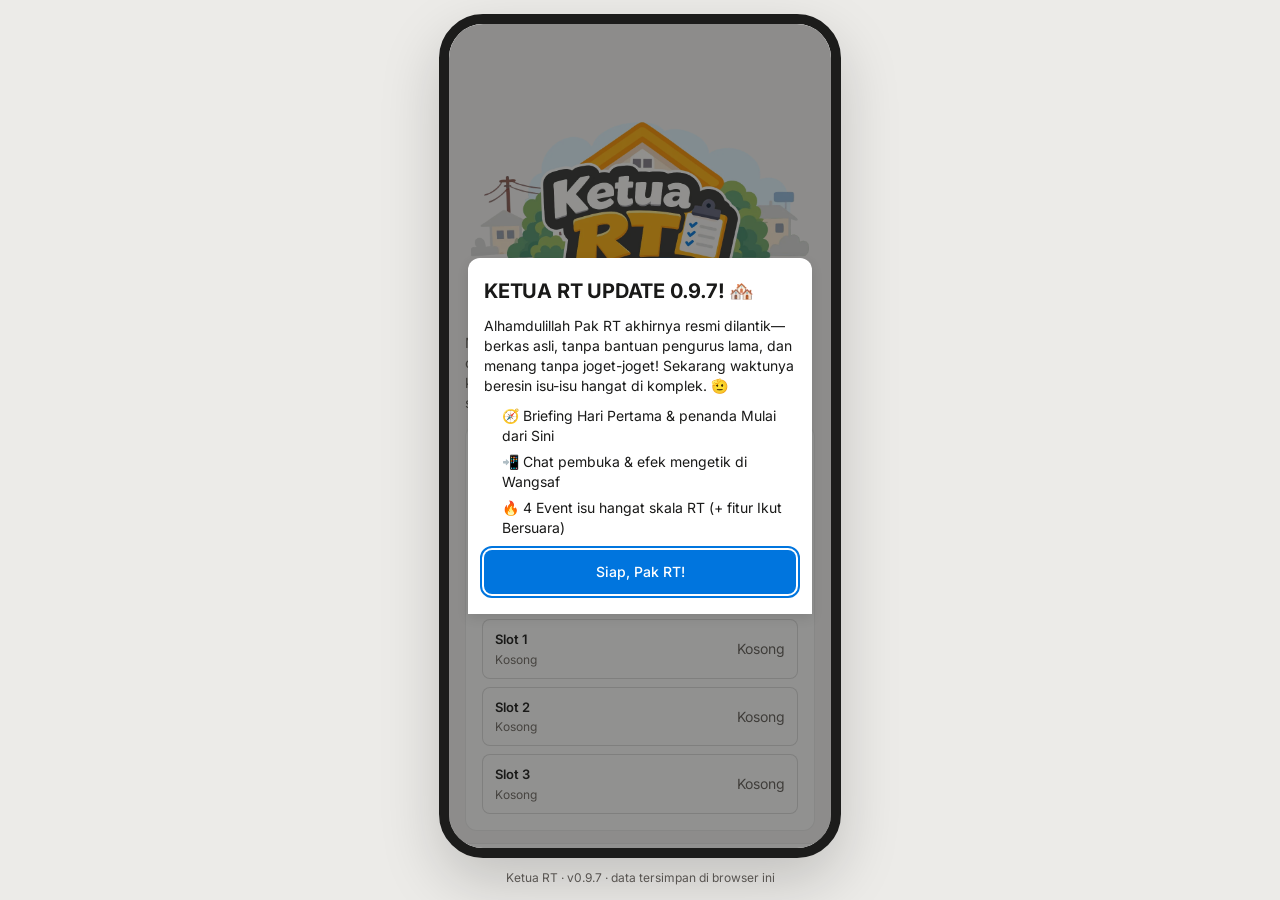
==== commit 3617c575: "Fix v0.9.7 QA blockers: handleTrack !env.DB guard, feedback await res.ok + inline err, opaque sheets" ====
--- a/index.html
+++ b/index.html
@@ -33,7 +33,7 @@
 @font-face{font-family:'Inter';font-style:normal;font-weight:600;font-display:swap;src:url(assets/fonts/inter-600.woff2) format('woff2');}
 @font-face{font-family:'Inter';font-style:normal;font-weight:700;font-display:swap;src:url(assets/fonts/inter-700.woff2) format('woff2');}
 
-:root{--notion-blue: #0075de;--notion-blue-deep: #005bb0;--sky-tint: #e6f3fe;--paper: #f6f5f4;--white: #ffffff;--ink: #191918;--graphite: #615d59;--stone: #6f6a65;--ash: #8b8580;--marigold: #ffb110;--coral: #f64932;--saffron: #e89d01;--vermillion: #e32d14;--mocha: #b18164;--signal-blue: #097fe8;--sky-wash: #62aef0;--midnight: #02093a;--peach: #f6d5b8;--color-bg-canvas: var(--paper);--color-bg-surface: var(--white);--color-bg-sunken: #efeeec;--color-bg-hover: #f1f0ee;--color-text: var(--ink);--color-text-secondary: var(--graphite);--color-text-muted: var(--stone);--color-text-on-accent: var(--white);--color-border-subtle: rgba(0, 0, 0, .08);--color-border: rgba(0, 0, 0, .14);--color-border-strong: var(--ash);--color-accent-solid: var(--notion-blue);--color-accent-text: var(--notion-blue-deep);--color-accent-subtle: var(--sky-tint);--color-focus-ring: var(--notion-blue);--color-success-text: #1e7343;--color-success-subtle: #e3f2e8;--color-success-solid: #2f8f57;--color-warning-text: #8a5200;--color-warning-subtle: #fcefd6;--color-danger-text: #b42318;--color-danger-subtle: #fde7e3;--color-danger-solid: #c8321f;--color-neutral-text: #3b3a38;--color-neutral-subtle: #ecebe9;--color-rumor-text: #6b3fa0;--color-rumor-subtle: #f1e9fb;--color-highlight: var(--peach);--color-attention: var(--marigold);--color-island: var(--midnight);--color-island-text: #ffffff;--color-island-muted: #c9cbe0;--app-wangsaf: var(--signal-blue);--app-warga: var(--coral);--app-urusan: var(--midnight);--app-keuangan: var(--mocha);--app-fasilitas: var(--sky-wash);--app-kalender: var(--vermillion);--app-riwayat: var(--graphite);--app-pengaturan: var(--graphite);--radius-small: 4px;--radius-buttons: 8px;--radius-cards: 12px;--radius-pills: 9999px;--space-4: 4px;--space-8: 8px;--space-12: 12px;--space-16: 16px;--space-20: 20px;--space-24: 24px;--elev-nav: 0 .7px 1.5px rgba(0,0,0,.015), 0 3px 9px rgba(0,0,0,.03);--elev-sheet: 0 4px 12px rgba(0, 0, 0, .1);--font: "Inter", ui-sans-serif, system-ui, -apple-system, "Segoe UI", Roboto, sans-serif;--text-caption: .75rem;--leading-caption: 1.33;--text-body-sm: .875rem;--leading-body-sm: 1.43;--text-body: 1rem;--leading-body: 1.5;--text-subheading: 1.25rem;--leading-subheading: 1.3;--text-heading-sm: 1.375rem;--leading-heading-sm: 1.27;--text-heading: 2.25rem;--leading-heading: 1.1;--motion-fast: .15s;--motion: .2s;color-scheme:light}:root[data-size=large]{font-size:112.5%}*,*:before,*:after{box-sizing:border-box}html{-webkit-font-smoothing:antialiased;-moz-osx-font-smoothing:grayscale}html,body{margin:0;height:100%}body{font:400 var(--text-body-sm)/var(--leading-body-sm) var(--font);color:var(--color-text);background:#ecebe8;font-feature-settings:"lnum"}button,input,select,textarea{font:inherit;color:inherit}button{cursor:pointer;background:none;border:0;padding:0;-webkit-tap-highlight-color:transparent}button:disabled{cursor:not-allowed}h1,h2,h3,p,ul,dl{margin:0;padding:0}ul{list-style:none}:focus-visible{outline:2px solid var(--color-focus-ring);outline-offset:2px}[tabindex="-1"]:focus{outline:none}.sr-only{position:absolute;width:1px;height:1px;padding:0;margin:-1px;overflow:hidden;clip:rect(0 0 0 0);clip-path:inset(50%);white-space:nowrap;border:0}.muted{color:var(--color-text-secondary)}.sm{font-size:var(--text-body-sm);line-height:var(--leading-body-sm)}.xs{font-size:var(--text-caption);line-height:var(--leading-caption);letter-spacing:.01em}.num,.tnum{font-variant-numeric:tabular-nums}b,strong{font-weight:600}.stage{min-height:100dvh;display:grid;place-items:center;padding:12px 16px;gap:8px}.phone{position:relative;width:402px;height:min(844px,calc(100dvh - 56px));min-height:0;background:var(--color-bg-canvas);border-radius:44px;border:10px solid #1c1c1b;box-shadow:0 24px 60px #0000002e;overflow:hidden;display:flex;flex-direction:column}.caption{font-size:var(--text-caption);color:var(--color-text-secondary);text-align:center;max-width:402px}@media (max-height: 700px) and (min-width: 521px){.phone{border-width:8px;border-radius:36px}}@media (max-width: 520px){.stage{padding:0;display:block}.phone{width:100%;height:100vh;height:100dvh;min-height:0;border:0;border-radius:0;box-shadow:none;padding-top:env(safe-area-inset-top)}.caption{display:none}}.sb{flex:none;min-height:36px;padding:0 16px;white-space:nowrap;gap:8px;display:flex;align-items:center;justify-content:space-between;font-size:var(--text-caption);font-weight:600;color:var(--color-text);background:var(--color-bg-canvas);position:relative;z-index:3;font-variant-numeric:tabular-nums}.sb__right{display:flex;align-items:center;gap:8px;flex:none}.sb__date-short{display:none}@media (max-width: 360px){.sb__date-full{display:none}.sb__date-short{display:inline}}.agenda{display:inline-flex;align-items:center;padding:2px 8px;border-radius:var(--radius-pills);background:var(--color-bg-surface);border:1px solid var(--color-border-subtle)}.agenda.low{background:var(--color-warning-subtle);color:var(--color-warning-text);border-color:transparent}.agenda.zero{background:var(--color-danger-subtle);color:var(--color-danger-text);border-color:transparent}.batt{display:inline-flex;align-items:center;gap:4px}.batt__body{width:22px;height:11px;border:1.5px solid currentColor;border-radius:3px;padding:1px;position:relative}.batt__body:after{content:"";position:absolute;right:-4px;top:3px;width:2px;height:4px;background:currentColor;border-radius:0 1px 1px 0}.batt__fill{height:100%;border-radius:1px;background:var(--color-success-solid)}.batt.low .batt__fill{background:var(--color-danger-solid)}.screen{flex:1;overflow-y:auto;overflow-x:hidden;overscroll-behavior:contain;position:relative;scroll-padding-block:64px 96px}.enter{animation:fade-in var(--motion-fast) ease-out both}@keyframes fade-in{0%{opacity:0}}.appbar{position:sticky;top:0;z-index:2;background:var(--color-bg-canvas);padding:8px 16px;display:flex;align-items:center;gap:8px;min-height:56px}.appbar h1{font-size:var(--text-heading-sm);line-height:var(--leading-heading-sm);letter-spacing:-.011em;font-weight:700;flex:1;min-width:0}.appbar--detail h1{font-size:var(--text-body);line-height:var(--leading-body);letter-spacing:0;font-weight:600;white-space:nowrap;overflow:hidden;text-overflow:ellipsis}.appbar__sub{font-size:var(--text-caption);color:var(--color-text-secondary)}.iconbtn{width:40px;height:40px;border-radius:var(--radius-buttons);display:grid;place-items:center;color:var(--color-text);flex:none;transition:background-color var(--motion-fast) ease-out}.iconbtn.on{color:var(--color-accent-text);background:var(--color-accent-subtle)}.body{padding:4px 16px 24px;display:flex;flex-direction:column;gap:12px}.ico{width:22px;height:22px;fill:none;stroke:currentColor;stroke-width:2;stroke-linecap:round;stroke-linejoin:round;flex:none}.ico--sm{width:16px;height:16px}.bnav{flex:none;display:flex;justify-content:center;align-items:center;gap:40px;padding:2px 0 calc(2px + env(safe-area-inset-bottom));background:var(--color-bg-surface);border-top:1px solid var(--color-border-subtle);z-index:3}.snav__i{width:48px;height:40px;display:grid;place-items:center;border-radius:var(--radius-pills);color:var(--color-text-secondary);transition:background-color var(--motion-fast) ease-out,color var(--motion-fast) ease-out}.snav__i .ico{width:18px;height:18px;stroke-width:2.2}.snav__i[data-a=sys-back] .ico{fill:currentColor;stroke-width:1.5}.snav__i[aria-current=page],.snav__i[aria-pressed=true]{color:var(--color-text)}.snav__i[aria-pressed=true]{background:var(--color-bg-sunken)}.snav__i:disabled{opacity:.35}.badge{position:absolute;top:-5px;right:4px;min-width:18px;height:18px;padding:0 5px;border-radius:var(--radius-pills);background:var(--color-danger-solid);color:#fff;font-size:var(--text-caption);line-height:18px;font-weight:700;text-align:center;font-variant-numeric:tabular-nums}.card{background:var(--color-bg-surface);border:1px solid var(--color-border-subtle);border-radius:var(--radius-cards);padding:16px}.card--flat{background:transparent}.sec-title{font-size:var(--text-body);font-weight:600;display:flex;align-items:center;justify-content:space-between;gap:8px;margin-bottom:8px}.label{font-size:var(--text-caption);line-height:var(--leading-caption);font-weight:600;letter-spacing:.05em;text-transform:uppercase;color:var(--color-text-secondary)}.btn{display:inline-flex;align-items:center;justify-content:center;gap:6px;min-height:44px;padding:8px 16px;border-radius:var(--radius-buttons);font-weight:500;border:1px solid transparent;transition-property:background-color,border-color,scale;transition-duration:var(--motion-fast);transition-timing-function:ease-out}.btn:not(:disabled):active{scale:.96}.btn:disabled{opacity:.45}.btn--primary{background:var(--color-accent-solid);color:var(--color-text-on-accent)}.btn--outline{background:var(--color-bg-surface);border-color:var(--color-border);color:var(--color-text)}.btn--ghost{color:var(--color-accent-text)}.btn--soft{background:var(--color-accent-subtle);color:var(--color-accent-text)}.btn--danger{background:var(--color-danger-solid);color:#fff}.btn--sm{min-height:36px;padding:6px 12px;font-size:var(--text-body-sm)}.btn--block{width:100%}.link{color:var(--color-accent-text);font-weight:500;font-size:var(--text-body-sm);display:inline-flex;align-items:center;gap:4px;min-height:28px;text-underline-offset:3px}.chip{display:inline-flex;align-items:center;gap:4px;padding:2px 10px;border-radius:var(--radius-pills);font-size:var(--text-caption);line-height:1.5;font-weight:600;background:var(--color-neutral-subtle);color:var(--color-neutral-text);white-space:nowrap}.chip--good{background:var(--color-success-subtle);color:var(--color-success-text)}.chip--ok,.chip--info,.chip--muted,.chip--primary{background:var(--color-neutral-subtle);color:var(--color-neutral-text)}.chip--warn{background:var(--color-warning-subtle);color:var(--color-warning-text)}.chip--bad{background:var(--color-danger-subtle);color:var(--color-danger-text)}.chip--rumor{background:var(--color-rumor-subtle);color:var(--color-rumor-text)}.chips{display:flex;flex-wrap:wrap;gap:6px}.bar{height:6px;border-radius:var(--radius-pills);background:var(--color-bg-sunken);overflow:hidden}.bar>span{display:block;height:100%;border-radius:inherit;background:var(--color-text)}.bar--good>span{background:var(--color-success-solid)}.bar--ok>span{background:var(--color-text-secondary)}.bar--warn>span{background:var(--saffron)}.bar--bad>span{background:var(--color-danger-solid)}.av{--c: var(--color-text-secondary);width:40px;height:40px;border-radius:50%;display:grid;place-items:center;flex:none;font-size:20px;background:var(--color-bg-surface);border:2px solid var(--c)}.av--sm{width:28px;height:28px;font-size:14px}.av--lg{width:72px;height:72px;font-size:36px;border-width:3px}.av--me{background:var(--color-text);color:#fff;font-size:var(--text-caption);font-weight:700;border-color:var(--color-text)}.avs{display:flex}.avs .av{margin-left:-8px}.avs .av:first-child{margin-left:0}.row{display:flex;align-items:center;gap:12px}.list>*+*{border-top:1px solid var(--color-border-subtle)}.li{display:flex;align-items:center;gap:12px;padding:12px 2px;width:100%;text-align:start;min-height:48px}.li__main{flex:1;min-width:0}.li__title{font-weight:500;display:block;white-space:nowrap;overflow:hidden;text-overflow:ellipsis}.li__sub{display:block;font-size:var(--text-caption);line-height:var(--leading-caption);color:var(--color-text-secondary);white-space:nowrap;overflow:hidden;text-overflow:ellipsis;margin-top:2px}.li__sub--wrap{white-space:normal;overflow:visible}.kv{display:grid;grid-template-columns:minmax(0,42%) minmax(0,1fr);gap:8px 12px}.kv dt{color:var(--color-text-secondary)}.kv dd{margin:0;font-weight:500}.unknown{color:var(--color-text-secondary);font-style:italic;font-weight:400}.empty{text-align:center;padding:24px 8px;color:var(--color-text-secondary)}.empty__ico{font-size:32px}.flash{animation:flash 1.2s ease-out}@keyframes flash{0%{background-color:var(--color-accent-subtle)}}.fb{background:var(--color-bg-canvas);border:1px solid var(--color-border-subtle);border-radius:var(--radius-buttons);padding:12px;display:flex;flex-direction:column;gap:6px}.fb--bad{background:var(--color-warning-subtle)}.reason{display:inline-flex;align-items:center;gap:4px;font-size:var(--text-caption);line-height:var(--leading-caption);color:var(--color-text-secondary);font-weight:500}.reason .ico{width:12px;height:12px}.home{padding:4px 16px 24px;display:flex;flex-direction:column;gap:12px}.home__date{padding:2px 2px 0;font-size:var(--text-body-sm);color:var(--color-text-secondary);font-weight:500;display:flex;justify-content:space-between}.widget{background:var(--color-bg-surface);border:1px solid var(--color-border-subtle);border-radius:var(--radius-cards);padding:16px;text-align:start;width:100%;display:flex;flex-direction:column;justify-content:flex-start}.widget__t{font-size:var(--text-caption);font-weight:600;color:var(--color-text-secondary);display:flex;align-items:center;gap:6px;justify-content:space-between;margin-bottom:8px}.attn{background:var(--color-attention);border-color:transparent}.attn .widget__t{color:#3d3020}.attn--calm{background:var(--color-bg-surface);border-color:var(--color-border-subtle)}.attn__title{font-size:var(--text-subheading);line-height:var(--leading-subheading);font-weight:700;letter-spacing:-.01em}.attn__text{color:#3d3020;margin-top:4px;display:-webkit-box;-webkit-line-clamp:2;-webkit-box-orient:vertical;overflow:hidden}.attn--calm .attn__text{color:var(--color-text-secondary)}.attn__foot{display:flex;align-items:center;justify-content:space-between;margin-top:12px;gap:8px;font-size:var(--text-caption)}.attn__foot .go{font-weight:600;display:inline-flex;align-items:center;gap:4px}.split{display:grid;grid-template-columns:repeat(2,minmax(0,1fr));gap:12px}.cond__label{font-size:var(--text-body);font-weight:700}.cond__label--good{color:var(--color-success-text)}.cond__label--warn{color:var(--color-warning-text)}.cond__label--bad{color:var(--color-danger-text)}.mini{display:grid;grid-template-columns:1fr auto;gap:2px 6px;font-size:var(--text-caption);margin-top:6px;align-items:center;font-variant-numeric:tabular-nums}.mini .bar{grid-column:1 / -1;height:4px;margin-bottom:4px}.mini b{font-weight:600}.act-list{display:flex;flex-direction:column;gap:8px;font-size:var(--text-caption);line-height:1.4}.act-list li{display:-webkit-box;-webkit-line-clamp:2;-webkit-box-orient:vertical;overflow:hidden}.act-list small{display:block;color:var(--color-text-secondary);font-size:var(--text-caption)}.apps{display:grid;grid-template-columns:repeat(4,minmax(0,1fr));gap:16px 6px;padding:8px 0}.app{display:flex;flex-direction:column;align-items:center;gap:6px;font-size:var(--text-caption);font-weight:500;color:var(--color-text);position:relative;transition:scale var(--motion-fast) ease-out}.app:active{scale:.96}.app__ic{width:56px;height:56px;border-radius:14px;display:grid;place-items:center;color:#fff;position:relative}.app__ic--dark{color:var(--color-text)}.app__ic .ico{width:26px;height:26px}.app__img{width:100%;height:100%;object-fit:cover;border-radius:inherit;display:block}.br-head{display:flex;justify-content:space-between;align-items:flex-start;gap:12px}.br-acct{text-align:right;font-size:var(--text-caption);color:var(--color-text-secondary)}.br-acct b{display:block;color:var(--color-text);font-size:var(--text-body-sm);font-variant-numeric:tabular-nums}.iur-ctrl{display:flex;align-items:center;justify-content:space-between;gap:10px;padding:10px 0 4px}.iur-step{display:flex;align-items:center;gap:8px}.iur-step .btn{min-width:34px;padding:4px 10px}.cat-row{width:100%;display:flex;justify-content:space-between;align-items:center;gap:8px;padding:10px 2px;background:none;border:0;border-bottom:1px solid var(--color-border-subtle);color:inherit;font:inherit;text-align:left;cursor:pointer}.cat-row:last-of-type{border-bottom:0}.cat-sub{padding:4px 0 8px 10px;border-left:2px solid var(--color-border-subtle);margin:2px 0 8px}.app__ic .badge{top:-6px;right:-6px}.weekbar{display:flex;gap:12px}.weekbar .btn{flex:1}.foot-note{text-align:center;font-size:var(--text-caption);color:var(--color-text-secondary);font-variant-numeric:tabular-nums}.ucard{display:block;width:100%;text-align:start;background:var(--color-bg-surface);border:1px solid var(--color-border-subtle);border-radius:var(--radius-cards);padding:14px 16px}.ucard--prio{border-inline-start:4px solid var(--saffron)}.ucard--crisis{border-inline-start:4px solid var(--color-danger-solid)}.ucard__top{display:flex;align-items:center;justify-content:space-between;gap:8px}.ucard__cat{font-size:var(--text-caption);font-weight:600;letter-spacing:.05em;text-transform:uppercase;color:var(--color-text-secondary)}.ucard__title{font-weight:600;font-size:var(--text-body);line-height:1.35;margin:4px 0}.ucard__dev{color:var(--color-text-secondary);display:-webkit-box;-webkit-line-clamp:2;-webkit-box-orient:vertical;overflow:hidden}.ucard__foot{display:flex;align-items:center;justify-content:space-between;margin-top:10px;gap:8px}.prog{display:flex;align-items:center;gap:8px;font-size:var(--text-caption);font-weight:600;margin-top:8px;font-variant-numeric:tabular-nums}.prog .bar{flex:1}.acc{background:var(--color-bg-surface);border:1px solid var(--color-border-subtle);border-radius:var(--radius-cards);overflow:hidden}.acc__h{width:100%;display:flex;align-items:center;justify-content:space-between;padding:14px 16px;font-weight:600;text-align:start;gap:8px;min-height:52px}.acc__h .ico{transition:rotate var(--motion-fast) ease-out;color:var(--color-text-secondary)}.acc.open .acc__h .ico{rotate:90deg}.acc__b{padding:0 16px 16px}.facts{display:flex;flex-direction:column;gap:6px;margin-top:8px}.facts li{padding-inline-start:14px;position:relative}.facts li:before{content:"";position:absolute;inset-inline-start:2px;top:.6em;width:5px;height:5px;border-radius:50%;background:var(--color-text-secondary)}.tl{display:flex;flex-direction:column;gap:12px}.tl li{display:grid;grid-template-columns:10px minmax(0,1fr);gap:10px}.tl li:before{content:"";width:8px;height:8px;border-radius:50%;background:var(--color-border);margin-top:6px}.tl li:first-child:before{background:var(--color-text)}.tl small{display:block;color:var(--color-text-secondary);font-size:var(--text-caption);margin-top:2px}.acts{display:flex;flex-direction:column;gap:8px}.action{width:100%;text-align:start;background:var(--color-bg-surface);border:1px solid var(--color-border);border-radius:var(--radius-buttons);padding:12px;display:flex;flex-direction:column;gap:4px;transition:background-color var(--motion-fast) ease-out}.action:not(:disabled):active{background:var(--color-bg-hover)}.action:disabled{background:var(--color-bg-canvas);border-color:var(--color-border-subtle)}.action:disabled .action__name{color:var(--color-text-secondary)}.action__name{font-weight:600;display:flex;justify-content:space-between;align-items:baseline;gap:8px}.action__kind{font-size:var(--text-caption);font-weight:500;color:var(--color-text-secondary);flex:none}.action__desc{color:var(--color-text-secondary)}.cost{display:flex;flex-wrap:wrap;gap:4px 12px;font-size:var(--text-caption);font-weight:600;color:var(--color-text);margin-top:2px;font-variant-numeric:tabular-nums}.cost .pos{color:var(--color-success-text)}.done-list{color:var(--color-text-secondary);display:flex;flex-direction:column;gap:4px;margin-top:12px}.outcome{border-radius:var(--radius-buttons);padding:12px;background:var(--color-success-subtle);color:var(--color-success-text)}.outcome--bad{background:var(--color-danger-subtle);color:var(--color-danger-text)}.hdr{display:flex;flex-direction:column;gap:6px}.hdr h2{font-size:var(--text-subheading);line-height:var(--leading-subheading);font-weight:700;letter-spacing:-.01em}.section-h{font-size:var(--text-body);font-weight:600;margin:8px 2px 0}.chat-li{display:flex;gap:12px;align-items:center;padding:10px 16px;width:100%;text-align:start}.chat-li__main{flex:1;min-width:0;border-bottom:1px solid var(--color-border-subtle);padding-bottom:10px}.chat-li__top{display:flex;justify-content:space-between;gap:8px;align-items:baseline}.chat-li__name{font-weight:600;white-space:nowrap;overflow:hidden;text-overflow:ellipsis}.chat-li__time{font-size:var(--text-caption);color:var(--color-text-secondary);flex:none;font-variant-numeric:tabular-nums}.chat-li__prev{display:flex;justify-content:space-between;gap:8px;color:var(--color-text-secondary);margin-top:2px}.chat-li__prev>span:first-child{white-space:nowrap;overflow:hidden;text-overflow:ellipsis}.cnt{min-width:22px;height:22px;border-radius:var(--radius-pills);padding:0 7px;background:var(--color-text);color:#fff;font-size:var(--text-caption);font-weight:700;line-height:22px;text-align:center;flex:none;font-variant-numeric:tabular-nums}.cnt--imp{background:var(--color-danger-solid)}.convo{padding:8px 12px 12px;display:flex;flex-direction:column;gap:6px;background:var(--color-bg-canvas);min-height:100%}.dsep{align-self:center;font-size:var(--text-caption);font-weight:600;color:var(--color-text-secondary);background:var(--color-bg-surface);border:1px solid var(--color-border-subtle);padding:2px 10px;border-radius:var(--radius-pills);margin:8px 0 4px}.msg{display:flex;gap:6px;align-items:flex-end;max-width:86%}.msg--me{align-self:flex-end;flex-direction:row-reverse}.bub{background:var(--color-bg-surface);border:1px solid var(--color-border-subtle);padding:8px 12px;border-radius:12px 12px 12px 4px;font-size:var(--text-body);line-height:1.45}.msg--me .bub{background:var(--color-accent-subtle);border-color:transparent;border-radius:12px 12px 4px}.bub__from{display:block;font-size:var(--text-caption);font-weight:600;margin-bottom:2px;color:var(--color-text-secondary)}.bub__t{display:block;text-align:end;font-size:var(--text-caption);color:var(--color-text-secondary);margin-top:2px}.bub--imp{border-inline-start:3px solid var(--color-danger-solid)}.bub__imp{display:block;font-size:var(--text-caption);font-weight:600;color:var(--color-danger-text);margin-top:4px}.archive-btn{align-self:center;margin:4px 0;flex-wrap:wrap}.reply{position:sticky;bottom:0;background:var(--color-bg-surface);border-top:1px solid var(--color-border-subtle);padding:12px;display:flex;flex-direction:column;gap:8px}.reply .btn{justify-content:flex-start;text-align:start}.reply+.reply--stack{position:static;border-top:0;padding-top:0}.big-money{font-size:2rem;font-weight:700;letter-spacing:-.02em;line-height:1.2;font-variant-numeric:tabular-nums}.flow{display:grid;grid-template-columns:repeat(2,minmax(0,1fr));gap:8px;margin-top:12px}.flow div{background:var(--color-bg-canvas);border-radius:var(--radius-buttons);padding:8px 10px;font-size:var(--text-caption);font-variant-numeric:tabular-nums}.flow b{display:block;font-size:var(--text-body-sm);font-weight:600}.pos{color:var(--color-success-text)}.neg{color:var(--color-danger-text)}.trend{display:flex;gap:4px;margin-top:8px;flex-wrap:wrap}.trend i{width:16px;height:16px;border-radius:var(--radius-small);background:var(--color-bg-sunken);display:grid;place-items:center;font-style:normal;font-size:10px;color:#fff;font-weight:700}.trend i.y{background:var(--color-success-solid)}.trend i.n{background:var(--color-danger-solid)}.trend i.now{outline:2px solid var(--color-text);outline-offset:1px}.seg{display:flex;gap:6px;overflow-x:auto;padding-bottom:2px;scrollbar-width:none}.seg button{padding:6px 12px;min-height:36px;border-radius:var(--radius-pills);background:var(--color-bg-surface);border:1px solid var(--color-border);font-size:var(--text-body-sm);font-weight:500;white-space:nowrap}.seg button[aria-pressed=true]{background:var(--color-text);color:#fff;border-color:var(--color-text)}.fac-ic{width:44px;height:44px;border-radius:var(--radius-buttons);display:grid;place-items:center;font-size:22px;background:var(--color-bg-canvas);flex:none}.weeks{display:grid;grid-template-columns:repeat(5,minmax(0,1fr));gap:6px}.wk{border-radius:var(--radius-buttons);background:var(--color-bg-canvas);padding:8px 4px;text-align:center;font-size:var(--text-caption);font-variant-numeric:tabular-nums;color:var(--color-text-secondary)}.wk b{display:block;font-size:var(--text-body-sm);color:var(--color-text)}.wk.now{background:var(--color-text);color:#fff}.wk.now b{color:#fff}.wk.past{background:transparent;border:1px dashed var(--color-border)}.yearbar{display:grid;grid-template-columns:repeat(52,1fr);gap:1px;margin-top:8px}.yearbar i{height:8px;background:var(--color-bg-sunken);border-radius:1px}.yearbar i.p{background:var(--color-text)}.yearbar i.n{background:var(--color-attention)}.menu-prof{display:flex;gap:12px;align-items:center}.toggle{width:44px;height:26px;border-radius:var(--radius-pills);background:var(--color-border-strong);position:relative;flex:none}.toggle:after{content:"";position:absolute;top:3px;left:3px;width:20px;height:20px;border-radius:50%;background:#fff}.full{padding:20px 16px 24px;display:flex;flex-direction:column;gap:12px}.island{background:var(--color-island);color:var(--color-island-text);border-radius:var(--radius-cards);padding:20px}.island .label,.island .muted{color:var(--color-island-muted)}.island .pos{color:#8ee0ad}.island .neg{color:#ffb4a8}.tiles{display:grid;grid-template-columns:repeat(3,minmax(0,1fr));gap:8px;margin-top:12px}.tile{background:#ffffff14;border-radius:var(--radius-buttons);padding:8px 10px;font-size:var(--text-caption);font-variant-numeric:tabular-nums}.tile b{display:block;font-size:var(--text-body);font-weight:700}.start-art{border-radius:var(--radius-cards);overflow:hidden;border:1px solid var(--color-border-subtle);background:var(--color-bg-surface)}.start-art svg{display:block;width:100%;height:auto}.title-xl{font-size:var(--text-heading);font-weight:700;letter-spacing:-.03em;line-height:var(--leading-heading);text-wrap:balance}.hl{background:var(--color-highlight);border-radius:var(--radius-pills);padding:0 .35em;box-decoration-break:clone;-webkit-box-decoration-break:clone}.input{width:100%;font-size:1rem;padding:10px 12px;min-height:44px;border-radius:var(--radius-buttons);border:1px solid var(--color-border-strong);background:var(--color-bg-surface)}.input:focus-visible{outline:2px solid var(--color-focus-ring);outline-offset:1px}.ring{width:130px;height:130px;display:block;margin:0 auto}.alert-inline{background:var(--color-danger-subtle);color:var(--color-danger-text);border-radius:var(--radius-buttons);padding:12px;display:flex;flex-direction:column;gap:4px}.alert-inline--warn{background:var(--color-warning-subtle);color:var(--color-warning-text);border:1px solid rgba(138,82,0,.18)}.alert-inline--info{background:var(--color-neutral-subtle);color:var(--color-text-secondary);font-size:12px;line-height:1.45}.slot-list{display:flex;flex-direction:column;gap:8px}.slot-row{display:flex;align-items:center;justify-content:space-between;gap:8px;padding:10px 12px;border:1px solid var(--color-border);border-radius:var(--radius-buttons);background:var(--color-bg-surface)}.slot-row.is-active{border-color:var(--color-accent-solid);background:var(--color-accent-subtle)}.slot-row__meta{min-width:0;flex:1;display:flex;flex-direction:column;gap:2px}.slot-row__title{font-size:13px;font-weight:600;display:flex;align-items:center;gap:6px}.slot-row__sub{font-size:12px;color:var(--color-text-muted);white-space:nowrap;overflow:hidden;text-overflow:ellipsis}.slot-row__acts{display:flex;align-items:center;gap:6px;flex-shrink:0;flex-wrap:wrap;justify-content:flex-end}.slot-tag{font-size:10px;font-weight:600;padding:1px 6px;border-radius:999px;background:var(--color-accent-solid);color:var(--color-text-on-accent)}.btn--xs{padding:5px 9px;font-size:12px;min-height:unset}.tut-modal{text-align:center}.tut-hero{margin-bottom:12px;display:flex;justify-content:center;pointer-events:none;user-select:none}.tut-card-prev{width:100%;max-width:270px;text-align:left;margin:0}.tut-logo{width:170px;height:auto;border-radius:10px;display:block}.tut-mini{background:var(--color-bg-sunken);border:1px solid var(--color-border);border-radius:12px;padding:12px 14px;width:100%;max-width:270px;box-shadow:0 6px 16px rgba(0,0,0,.07);display:flex;flex-direction:column;gap:8px;align-items:center}.tut-mini__row{display:flex;gap:6px;flex-wrap:wrap;justify-content:center}.tut-pill{background:var(--color-bg-surface);border:1px solid var(--color-border);border-radius:999px;padding:3px 9px;font-size:11px;font-weight:600;color:var(--color-text)}.tut-pill--acc{background:var(--color-accent-subtle);color:var(--color-accent-text);border-color:rgba(0,117,222,.25)}.tut-copy{font-size:13px;line-height:1.55;color:var(--color-text-secondary);margin:6px 0 12px}.tut-dots{display:flex;justify-content:center;gap:6px;margin-bottom:4px}.tut-dots span{width:7px;height:7px;border-radius:999px;background:var(--color-border-strong);opacity:.4;transition:all .2s}.tut-dots span.is-on{width:18px;background:var(--color-accent-solid);opacity:1}@keyframes rt-pulse{0%,100%{box-shadow:0 0 0 0 rgba(0,117,222,.5)}50%{box-shadow:0 0 0 8px rgba(0,117,222,0)}}.app__ic.is-pulse{animation:rt-pulse 1.5s infinite}.sheet--center .sheet__grab{display:none}.msg--typing{align-items:center;padding:2px 0}.chat-typing-in{font-size:12px;font-style:italic;color:var(--color-text-muted);padding:4px 2px}@keyframes tdot{0%,80%,100%{opacity:.2}40%{opacity:1}}.tdots span{animation:tdot 1.35s infinite}.tdots span:nth-child(2){animation-delay:.27s}.tdots span:nth-child(3){animation-delay:.54s}@keyframes msg-pop{from{opacity:0;transform:translateY(6px) scale(.97)}to{opacity:1;transform:none}}.msg--pop{animation:msg-pop .30s ease-out}.xshort{display:flex;flex-wrap:wrap;gap:6px;margin-top:8px}.xshort--chat{padding:6px 12px 0}.xshort__b{display:inline-flex;align-items:center;gap:4px;font-size:11px;font-weight:600;padding:4px 9px;border-radius:999px;border:1px solid var(--color-border);background:var(--color-bg-surface);color:var(--color-accent-text);cursor:pointer}.btn--nudge{border-color:var(--saffron)!important;background:var(--color-warning-subtle)!important;color:var(--color-warning-text)!important}.nudge-dot{width:7px;height:7px;border-radius:999px;background:var(--saffron);display:inline-block;margin-left:2px}.overlay{position:absolute;inset:0;z-index:10;display:flex;align-items:flex-end}.overlay:has(.sheet--center){align-items:center;padding:16px}.sheet--center{border-radius:var(--radius-cards);max-width:344px;margin:0 auto;animation-name:fade-in!important}.tstrip{display:flex;align-items:center;justify-content:space-between;gap:8px;padding:7px 10px;border-radius:var(--radius-buttons);background:#fff7e6;border:1px solid #f0dfb8;font-size:var(--text-caption);line-height:1.3}.tstrip a{color:#7c4d00;font-weight:600;text-decoration:none;flex:1}.tstrip__x{background:none;border:0;color:var(--color-text-secondary);font-size:16px;line-height:1;padding:2px 4px;cursor:pointer}.fb-cats{display:flex;gap:6px;flex-wrap:wrap}.fb-txt{width:100%;min-height:92px;padding:10px 12px;border:1px solid var(--color-border);border-radius:var(--radius-buttons);font:inherit;resize:vertical}.fb-cnt{text-align:right;font-size:var(--text-caption);color:var(--color-text-secondary)}.overlay[hidden]{display:none}.overlay__bg{position:absolute;inset:0;background:#19191866;animation:fade-in var(--motion) ease-out both}.sheet{position:relative;width:100%;max-height:92%;overflow-y:auto;overscroll-behavior:contain;scroll-padding-bottom:24px;background:var(--color-bg-surface);border-radius:var(--radius-cards) var(--radius-cards) 0 0;box-shadow:var(--elev-sheet);padding:20px 16px calc(20px + env(safe-area-inset-bottom));animation:fade-in var(--motion) ease-out both;display:flex;flex-direction:column;gap:12px}@keyframes sheet-up{0%{opacity:0;translate:0 24px}}.sheet h2{font-size:var(--text-subheading);line-height:var(--leading-subheading);font-weight:700;letter-spacing:-.01em}.sheet__grab{width:40px;height:4px;border-radius:2px;background:var(--color-border);align-self:center;margin-top:-8px}.sheet__actions{display:flex;flex-direction:column;gap:8px}.mg-q{font-size:var(--text-subheading);line-height:1.35;font-weight:600}.mg-opts{display:flex;flex-direction:column;gap:8px}.mg-opt{text-align:start;padding:12px 14px;min-height:48px;border-radius:var(--radius-buttons);border:1px solid var(--color-border);font-weight:500;transition-property:background-color,scale;transition-duration:var(--motion-fast);transition-timing-function:ease-out}.mg-opt:not(:disabled):active{scale:.96}.mg-opt.ok{border-color:var(--color-success-solid);background:var(--color-success-subtle)}.mg-opt.ok:after{content:" ✓ benar";color:var(--color-success-text);font-weight:600}.mg-opt.no{border-color:var(--color-danger-solid);background:var(--color-danger-subtle)}.mg-opt.no:after{content:" ✗ salah";color:var(--color-danger-text);font-weight:600}.mg-top{display:flex;justify-content:space-between;align-items:center;font-size:var(--text-caption);font-weight:600;color:var(--color-text-secondary);font-variant-numeric:tabular-nums}.memo{background:var(--color-bg-canvas);border-radius:var(--radius-buttons);padding:12px;display:flex;flex-direction:column;gap:6px;font-weight:500}.toasts{position:absolute;left:12px;right:12px;bottom:76px;z-index:12;display:flex;flex-direction:column;gap:6px;pointer-events:none}.toast{background:var(--color-text);color:#fff;padding:10px 14px;border-radius:var(--radius-buttons);font-size:var(--text-body-sm);box-shadow:var(--elev-sheet);animation:fade-in var(--motion) ease-out both;display:flex;align-items:center;gap:12px;pointer-events:auto}.toast--error{background:var(--color-danger-solid)}.toast span{flex:1}.toast button{font-weight:600;text-decoration:underline;text-underline-offset:3px;min-height:32px;padding:0 4px}.tabcard{padding:0;overflow:hidden}.tabs{display:grid;grid-template-columns:repeat(3,minmax(0,1fr));border-bottom:1px solid var(--color-border-subtle)}.tabs button{padding:12px 4px;min-height:48px;font-size:var(--text-body-sm);font-weight:500;color:var(--color-text-secondary);border-bottom:2px solid transparent}.tabs button[aria-pressed=true]{color:var(--color-text);font-weight:600;border-bottom-color:var(--color-text)}.tabbody{padding:16px;display:flex;flex-direction:column;gap:8px}.dims{display:grid;grid-template-columns:repeat(3,minmax(0,1fr));gap:10px;margin-top:10px}.dimc{display:grid;grid-template-columns:1fr auto;gap:4px;font-size:var(--text-caption);line-height:1.3;color:var(--color-text-secondary);align-items:end;font-variant-numeric:tabular-nums}.dimc b{color:var(--color-text);font-weight:600}.dimc .bar{grid-column:1 / -1;height:4px}.people{display:flex;flex-wrap:wrap;gap:8px;margin-top:4px}.person{display:flex;align-items:center;gap:6px;padding:4px 12px 4px 4px;min-height:36px;border-radius:var(--radius-pills);background:var(--color-bg-canvas);font-size:var(--text-body-sm);font-weight:500}.align{display:flex;flex-direction:column;gap:6px;margin-top:4px}.align>div{display:flex;align-items:center;gap:10px}.align .chip{min-width:90px;justify-content:center}.ev-grid,.ins-grid{display:grid;grid-template-columns:repeat(2,minmax(0,1fr));gap:8px}.ev{text-align:start;border-radius:var(--radius-buttons);padding:10px;background:var(--color-bg-surface);border:1px solid var(--color-border);display:flex;flex-direction:column;gap:4px;min-height:96px}.ev__st{align-self:flex-start;display:inline-flex;align-items:center;gap:4px;padding:2px 8px;border-radius:var(--radius-pills);font-weight:700;font-size:var(--text-caption);line-height:1.5;text-transform:uppercase;letter-spacing:.02em;white-space:nowrap;background:var(--color-neutral-subtle);color:var(--color-neutral-text)}.ev__st>span[aria-hidden]{font-size:1.05em}.ev__st--good{background:var(--color-success-subtle);color:var(--color-success-text)}.ev__st--warn{background:var(--color-warning-subtle);color:var(--color-warning-text)}.ev__st--rumor{background:var(--color-rumor-subtle);color:var(--color-rumor-text)}.ev__st--bad{background:var(--color-danger-subtle);color:var(--color-danger-text)}.ev__st--muted{background:var(--color-neutral-subtle);color:var(--color-text-secondary)}.ev__t{font-size:var(--text-body-sm);font-weight:600;line-height:1.35}.ev__q{font-size:var(--text-caption);line-height:1.35;color:var(--color-text-secondary);margin-top:auto}.ev--rumor{border-style:dashed}.ev--lock{background:var(--color-bg-canvas);border-style:dashed;border-color:var(--color-border)}.ev--lock .ev__t{color:var(--color-text-secondary);font-weight:500}.ins{text-align:start;border-radius:var(--radius-buttons);padding:10px;background:var(--color-bg-canvas);border:1px solid var(--color-border-subtle);display:flex;flex-direction:column;gap:2px;min-height:60px}.ins__g{font-size:var(--text-caption);font-weight:600;text-transform:uppercase;letter-spacing:.05em;color:var(--color-text-secondary)}.ins__v{font-size:var(--text-body-sm);font-weight:600;line-height:1.35}.ins--unv{background:var(--color-warning-subtle);border-color:transparent}.ins--unv .ins__g{color:var(--color-warning-text)}.ins--lock{background:transparent;border:1px dashed var(--color-border)}.ins__q{font-size:var(--text-subheading);font-weight:700;color:var(--color-text-secondary)}.icard{align-self:center;max-width:92%;display:flex;gap:8px;align-items:flex-start;background:var(--color-bg-surface);border:1px dashed var(--color-border);border-radius:var(--radius-buttons);padding:8px 12px;font-size:var(--text-body-sm);margin:4px 0}.icard__i{font-size:1.1em;line-height:1.3}.icard small{display:block;color:var(--color-text-secondary);font-size:var(--text-caption)}.ix{display:grid;grid-template-columns:repeat(3,minmax(0,1fr));gap:6px}.ix__b{text-align:start;border:1px solid var(--color-border);border-radius:var(--radius-buttons);padding:8px;display:flex;flex-direction:column;gap:4px;font-size:var(--text-body-sm);line-height:1.3;transition:background-color var(--motion-fast) ease-out}.ix__b:not(:disabled):active{background:var(--color-bg-hover)}.ix__b:disabled{background:var(--color-bg-canvas);border-color:var(--color-border-subtle);color:var(--color-text-secondary)}.struck{text-decoration:line-through;color:var(--color-text-secondary)}.attn .muted,.attn .xs{color:#3d3020}.badge--dot{min-width:12px;width:12px;height:12px;padding:0;top:-3px;right:-3px;background:var(--color-text-secondary);border:2px solid var(--color-bg-canvas)}.dot-new{display:inline-block;width:8px;height:8px;border-radius:50%;background:var(--color-accent-solid);margin-inline-end:6px;vertical-align:1px}.wx{display:inline-flex;align-items:center;gap:4px;min-height:32px;margin:-6px -8px;padding:4px 8px;border-radius:var(--radius-pills);color:var(--color-text-secondary);font-weight:500}.wx .ico{width:14px;height:14px}.home__date{align-items:center}.widget__t{display:flex;justify-content:space-between;align-items:center;gap:8px}.mini--2{display:grid;grid-template-columns:1fr 1fr;gap:6px 20px;margin-top:10px}.mini__i{display:grid;grid-template-columns:1fr auto;gap:2px 6px;align-items:center}.mini__i .bar{grid-column:1 / -1;height:4px}.cnt-sm{display:inline-grid;place-items:center;min-width:20px;height:20px;padding:0 6px;margin-inline-start:2px;border-radius:var(--radius-pills);background:var(--color-bg-sunken);color:var(--color-text);font-size:var(--text-caption);font-weight:700;font-variant-numeric:tabular-nums}.btn:disabled .cnt-sm{background:transparent}.btn--confirm{background:var(--color-danger-solid);color:#fff}.weekbar .btn{white-space:nowrap}.recents-wrap{display:flex;flex-direction:column;gap:10px;padding:16px 0 12px;min-height:100%}.recents__title{font-size:var(--text-subheading);font-weight:700;padding:0 20px}.recents__hint{padding:0 20px;font-size:var(--text-body-sm);color:var(--color-text-secondary)}.recents{display:flex;gap:16px;overflow-x:auto;scroll-snap-type:x mandatory;padding:8px 0;scrollbar-width:none}.rcard:first-child{margin-inline-start:20%}.rcard:last-child{margin-inline-end:20%}.recents::-webkit-scrollbar{display:none}.rcard{flex:none;width:60%;scroll-snap-align:center;display:flex;flex-direction:column;gap:8px;touch-action:pan-x;transition:transform var(--motion-fast) ease-out,opacity var(--motion-fast) ease-out}.rcard__h{display:flex;align-items:center;gap:8px;min-height:40px}.rcard__ic{width:24px;height:24px;border-radius:6px;display:grid;place-items:center;color:#fff;flex:none}.rcard__name{flex:1;min-width:0;font-weight:600;font-size:var(--text-body-sm)}.rcard__x{width:36px;height:36px}.rcard__shot{position:relative;aspect-ratio:9 / 16;border-radius:var(--radius-cards);overflow:hidden;background:var(--color-bg-canvas);border:1px solid var(--color-border);box-shadow:0 8px 24px #00000014}.rcard__inner{position:absolute;top:0;left:0;width:calc(100% / .6);height:calc(100% / .6);transform:scale(.6);transform-origin:0 0;pointer-events:none;overflow:hidden}.rcard__open{position:absolute;inset:0;width:100%;height:100%;border-radius:inherit}.recents__foot{display:flex;justify-content:center;margin-top:auto;padding-top:8px}.set-group{padding:2px 12px}.set-row{gap:12px}.set-ic{width:30px;height:30px;border-radius:8px;display:grid;place-items:center;color:#fff;flex:none}.set-val{color:var(--color-text-secondary);font-size:var(--text-body-sm);white-space:nowrap}.set-row--danger .li__title{color:var(--color-danger-text)}.ico--xs{width:14px;height:14px}.ico--bolt{fill:currentColor;stroke-width:1.2}.cst{display:inline-flex;align-items:center;gap:2px;font-variant-numeric:tabular-nums}.agenda,.batt{display:inline-flex;align-items:center;gap:3px}.appbar__sub .cst{vertical-align:-2px}.cmp{position:sticky;bottom:0;z-index:2;background:var(--color-bg-surface);border-top:1px solid var(--color-border-subtle)}.cmp__opts{max-height:46vh;overflow-y:auto;padding:6px 12px 4px;display:flex;flex-direction:column;border-bottom:1px solid var(--color-border-subtle)}.cmp__h{display:flex;align-items:center;gap:4px;font-size:var(--text-caption);font-weight:600;letter-spacing:.04em;text-transform:uppercase;color:var(--color-text-secondary);padding:8px 2px 4px}.cmp__back{width:28px;height:28px;display:grid;place-items:center;border-radius:var(--radius-pills);margin-inline-start:-6px}.cmp__o{display:flex;flex-direction:column;align-items:flex-start;gap:2px;width:100%;text-align:start;padding:8px 10px;min-height:44px;border-radius:var(--radius-buttons);font-size:var(--text-body-sm)}.cmp__o+.cmp__o{margin-top:2px}.cmp__o:not(:disabled):active,.cmp__o.is-sel{background:var(--color-accent-subtle)}.cmp__o:disabled{color:var(--color-text-secondary)}.cmp__t{font-weight:500;line-height:1.35}.cmp__m{font-size:var(--text-caption);color:var(--color-text-secondary);display:flex;gap:8px;align-items:center}.cmp__m .cost{display:inline-flex;gap:8px;font-size:var(--text-caption)}.cmp__m .reason{font-size:var(--text-caption)}.cmp__bar{display:flex;align-items:flex-end;gap:6px;padding:8px 10px}.cmp__field{flex:1;min-width:0;min-height:40px;padding:9px 14px;border-radius:20px;background:var(--color-bg-sunken);text-align:start;font-size:var(--text-body-sm);line-height:1.4;color:var(--color-text)}.cmp__field:disabled{opacity:.7}.cmp__ph{color:var(--color-text-muted)}.cmp__clr{width:40px;height:40px}.cmp__send{width:40px;height:40px;border-radius:50%;display:grid;place-items:center;background:var(--color-accent-solid);color:#fff;flex:none}.cmp__send:disabled{background:var(--color-bg-sunken);color:var(--color-text-muted)}.ktabs{margin-bottom:4px}.mnav{display:flex;align-items:center;justify-content:space-between;gap:8px;padding:0 2px}.mnav b{font-size:var(--text-body)}.mnav .iconbtn:disabled{opacity:.3}.kflow{display:grid;grid-template-columns:repeat(3,minmax(0,1fr));gap:8px;margin-top:6px}.kflow>div{display:flex;flex-direction:column;gap:2px;font-size:var(--text-caption);color:var(--color-text-secondary)}.kflow b{font-size:var(--text-body-sm);color:var(--color-text)}.pie{display:grid;grid-template-columns:132px minmax(0,1fr);gap:16px;align-items:center;margin-top:12px}.donut{width:132px;height:132px}.donut__k{font-size:13px;fill:var(--color-text-secondary)}.donut__v{font-size:16px;font-weight:700;fill:var(--color-text)}.pie__lg{display:flex;flex-direction:column;gap:6px;font-size:var(--text-caption)}.pie__lg li{display:grid;grid-template-columns:10px minmax(0,1fr) auto;gap:2px 8px;align-items:center}.pie__lg i{width:10px;height:10px;border-radius:3px}.pie__lg span{color:var(--color-text);overflow-wrap:anywhere}.pie__lg b{font-weight:600}.pie__lg small{font-size:var(--text-caption);grid-column:2 / -1;color:var(--color-text-secondary);margin-top:-2px}@media (max-width: 360px){.pie{grid-template-columns:1fr;justify-items:center}.pie__lg{width:100%}}.screen>div:has(>.chat-page){height:100%}.chat-page{min-height:100%;display:flex;flex-direction:column}.chat-page .convo{flex:1;min-height:0}.chat-page .cmp{margin-top:auto}.seg--wrap{flex-wrap:wrap;overflow:visible}.cmp__opts{gap:6px;padding-bottom:8px}.cmp__o{background:var(--color-bg-surface);border:1px solid var(--color-border);border-radius:var(--radius-buttons);padding:10px 12px}.cmp__o+.cmp__o{margin-top:0}.cmp__o:disabled{background:var(--color-bg-canvas);border-color:var(--color-border-subtle)}.cmp__o.is-sel{border-color:var(--color-accent-solid)}.cmp__t{font-weight:600}.etabs{grid-template-columns:repeat(2,minmax(0,1fr));margin-bottom:4px}.share-prev{background:var(--color-bg-canvas);border:1px solid var(--color-border-subtle);border-radius:var(--radius-buttons);padding:10px 12px;display:flex;flex-direction:column;gap:4px}.share-prev p{font-size:var(--text-body-sm);line-height:var(--leading-body-sm);white-space:pre-line;overflow-wrap:anywhere;max-height:9.5em;overflow-y:auto}.share-btns{display:flex;flex-direction:column;gap:8px}.share-btns .btn{min-height:48px;text-decoration:none}.share-btns a.btn:focus-visible,.share-btns .btn:focus-visible{outline:2px solid var(--color-focus-ring);outline-offset:2px}.share-manual{resize:none;font-size:1rem;overflow-wrap:anywhere}.scard{display:flex;flex-direction:column;gap:12px;border:1px solid var(--color-border);padding:18px 16px 14px}.scard__top{display:flex;justify-content:space-between;align-items:baseline;gap:8px}.scard__per{font-size:var(--text-caption);color:var(--color-text-secondary);font-variant-numeric:tabular-nums;white-space:nowrap}.scard__who{display:flex;flex-direction:column;overflow-wrap:anywhere}.scard__who span{font-size:var(--text-caption);color:var(--color-text-secondary)}.scard__end{display:flex;gap:12px;align-items:center;padding:12px;border-radius:var(--radius-buttons);background:var(--color-accent-subtle)}.scard__icon{font-size:36px;line-height:1;flex:none}.scard__title{font-size:var(--text-subheading);line-height:var(--leading-subheading);font-weight:700;letter-spacing:-.01em;overflow-wrap:anywhere}.scard__sub{font-size:var(--text-body-sm);color:var(--color-text-secondary)}.scard__stats{display:grid;grid-template-columns:repeat(2,minmax(0,1fr));gap:8px;margin:0}.scard__stats>div{border:1px solid var(--color-border-subtle);border-radius:var(--radius-buttons);padding:8px 10px;min-width:0}.scard__stats dt{font-size:var(--text-caption);color:var(--color-text-secondary)}.scard__stats dd{margin:0;font-weight:700;font-size:var(--text-body);font-variant-numeric:tabular-nums;overflow-wrap:anywhere}.scard__stats dd small{font-weight:500;font-size:var(--text-caption);color:var(--color-text-secondary)}.scard__foot{display:flex;justify-content:space-between;gap:8px;font-size:var(--text-caption);color:var(--color-text-secondary);border-top:1px solid var(--color-border-subtle);padding-top:10px}.scard__foot span:last-child{overflow-wrap:anywhere;text-align:right}.mgx{position:absolute;inset:0;z-index:2;display:flex;flex-direction:column;background:var(--color-bg-canvas);animation:fade-in var(--motion) ease-out both;overflow:hidden}.mgx :focus-visible{outline:2px solid var(--color-focus-ring);outline-offset:2px}.mg-head{flex:none;display:flex;align-items:center;justify-content:space-between;gap:8px;padding:calc(10px + env(safe-area-inset-top)) 16px 6px}.mg-head__t{font-weight:700;font-size:var(--text-body)}.mg-help{width:36px;height:36px;border-radius:50%;border:1px solid var(--color-border);background:var(--color-bg-surface);font-weight:700}.mg-bar{flex:none;height:6px;margin:0 16px 8px;border-radius:var(--radius-pills);background:var(--color-border-subtle);overflow:hidden}.mg-bar>span{display:block;height:100%;width:100%;background:var(--color-accent-solid);border-radius:inherit;transition:width .1s linear}.mg-bar.is-low>span{background:repeating-linear-gradient(45deg,var(--saffron) 0 6px,#f3b93a 6px 12px)}.mg-say{position:relative;margin:0 16px;padding:8px 12px;border-radius:var(--radius-buttons);background:var(--color-text);color:#fff;font-size:var(--text-body-sm);line-height:1.35;animation:fade-in var(--motion-fast) ease-out both}.mg-say[hidden]{display:none}.mg-say--think{background:var(--color-bg-surface);color:var(--color-text);border:1px dashed var(--color-border-strong)}.mg-gate{position:absolute;left:16px;right:16px;bottom:calc(16px + env(safe-area-inset-bottom));z-index:3}.mg-cue{position:absolute;inset:0;display:grid;place-items:center;font-size:44px;font-weight:800;letter-spacing:-.02em;color:var(--color-text);pointer-events:none;animation:mg-pop .6s ease-out both}.mg-cue[hidden]{display:none}@keyframes mg-pop{0%{opacity:0;scale:.6}40%{opacity:1;scale:1.08}to{opacity:0;scale:1}}.mgx--sum{animation:none}.mg-sum{padding:calc(20px + env(safe-area-inset-top)) 16px calc(20px + env(safe-area-inset-bottom));display:flex;flex-direction:column;gap:10px;overflow-y:auto;height:100%;position:relative}.mg-sum__big{font-size:var(--text-heading);line-height:var(--leading-heading);font-weight:700;letter-spacing:-.02em}.mg-sum__q{font-size:var(--text-body-sm);background:var(--color-bg-surface);border:1px solid var(--color-border-subtle);border-radius:var(--radius-buttons);padding:10px 12px}.mg-sum__r{font-weight:600;color:var(--color-success-text)}.mg-stamp{align-self:flex-end;border:3px solid var(--color-danger-text);color:var(--color-danger-text);background:var(--color-bg-surface);font-weight:800;letter-spacing:.12em;padding:4px 12px;border-radius:6px;rotate:-8deg;animation:mg-stamp .6s ease-out both}@keyframes mg-stamp{0%{opacity:0;scale:1.8}}.mg-list{display:flex;flex-direction:column;gap:6px;font-size:var(--text-body-sm)}.mg-list li{display:flex;gap:8px;align-items:flex-start}.mg-list li>span:first-child{flex:none;width:18px;font-weight:700}.mg-list li.ok>span:first-child{color:var(--color-success-text)}.mg-list li.no>span:first-child{color:var(--color-danger-text)}.mg-book .kas-book{margin:0}.srt-desk,.kas-desk,.sur-desk{position:relative;flex:1;min-height:0;display:flex;flex-direction:column;gap:8px;padding:8px 12px calc(12px + env(safe-area-inset-bottom));background:linear-gradient(180deg,#e7cfae,#d9b98f)}.srt-box{align-self:center;position:relative;width:120px;height:44px}.srt-box__body{position:absolute;inset:10px 0 0;border-radius:6px;background:#8a5a3b;color:#fbeedd;font-size:var(--text-caption);font-weight:600;display:grid;place-items:center}.srt-box__lid{position:absolute;left:-4px;right:-4px;top:0;height:12px;border-radius:4px;background:#6e4528}.srt-left{align-self:center;font-size:var(--text-caption);font-weight:600;color:#5c3b22;margin-top:-4px}.srt-paper-wrap{flex:1;min-height:120px;display:grid;place-items:center}.srt-paper{width:min(100%,320px);min-height:120px;padding:16px;font-size:var(--text-body);line-height:1.45;color:var(--color-text);background:#fff;box-shadow:0 2px 6px #00000026;rotate:var(--tilt, 0deg);overflow-wrap:anywhere}.srt-paper.is-in{animation:srt-in .2s ease-out both}@keyframes srt-in{0%{opacity:0;translate:0 30px}}.srt-paper.is-fly{transition:translate .25s ease-in,scale .25s ease-in,opacity .25s ease-in;translate:0 160px;scale:.3;opacity:0}.srt-paper.is-fly.to-ujang{translate:-120px 170px}.srt-paper.is-fly.to-dedi{translate:-40px 170px}.srt-paper.is-fly.to-rina{translate:40px 170px}.srt-paper.is-fly.to-arman{translate:120px 170px}.srt-paper.is-fly.to-sendiri{translate:0 220px}.srt-paper.is-back{animation:srt-back .3s ease-in-out both}@keyframes srt-back{30%{translate:0 30px}60%{translate:0 -8px}to{translate:0 -60px;opacity:0;scale:.9}}.paper--buku{background:repeating-linear-gradient(#fff 0 23px,#cfe0f5 23px 24px)}.paper--struk{background:#fdfdf8;clip-path:polygon(0 4px,5% 0,10% 4px,15% 0,20% 4px,25% 0,30% 4px,35% 0,40% 4px,45% 0,50% 4px,55% 0,60% 4px,65% 0,70% 4px,75% 0,80% 4px,85% 0,90% 4px,95% 0,100% 4px,100% 100%,0 100%);font-family:ui-monospace,Menlo,monospace;font-size:var(--text-body-sm)}.paper--hvs{background:#fff}.paper--kalender{background:#fff;border-top:14px solid #c8321f}.paper--sticky{background:#fff4b8}.srt-maps{display:grid;grid-template-columns:repeat(4,minmax(0,1fr));gap:8px}.srt-map{position:relative;min-height:76px;padding:18px 4px 8px;border-radius:8px;background:var(--map, #f3e7d3);border:1px solid rgba(0,0,0,.18);border-top-width:6px;display:flex;flex-direction:column;align-items:center;gap:2px;color:var(--color-text);transition:translate var(--motion-fast) ease-out}.srt-map .av{width:28px;height:28px;font-size:15px}.srt-map:hover,.srt-map:focus-visible{translate:0 -4px}.srt-map--ujang{--map: #ffe9c7;border-top-color:#e89d01}.srt-map--dedi{--map: #dff3e6;border-top-color:#2f8f57}.srt-map--rina{--map: #e3effd;border-top-color:#097fe8}.srt-map--arman{--map: #fde7e3;border-top-color:#e32d14}.srt-map__n{font-weight:700;font-size:var(--text-caption)}.srt-map__s{font-size:11px;color:var(--color-text-secondary);text-align:center;line-height:1.2}.srt-map__kbd{position:absolute;top:2px;right:5px;font-size:10px;color:var(--color-text-secondary)}.srt-map__lines{position:absolute;left:6px;right:6px;bottom:3px;height:3px;background:repeating-linear-gradient(90deg,rgba(0,0,0,.35) 0 6px,transparent 6px 10px);clip-path:inset(0 calc(100% - var(--n, 0) * 25%) 0 0)}.srt-map.is-got{animation:srt-got .15s ease-out}@keyframes srt-got{50%{scale:1.06}}.srt-self{position:relative;align-self:center;min-width:160px;min-height:44px;padding:8px 16px;border-radius:22px;background:#fffdf6;border:1px dashed #8a6a4a;font-weight:600}.srt-helpbox{position:absolute;inset:56px 12px 12px;z-index:4;background:var(--color-bg-surface);border-radius:var(--radius-cards);box-shadow:var(--elev-sheet);padding:16px;display:flex;flex-direction:column;gap:10px;overflow-y:auto}.srt-helpbox h3{font-weight:700}.srt-helpbox ul{display:flex;flex-direction:column;gap:6px;font-size:var(--text-body-sm)}.srt .mg-say{position:absolute;left:12px;right:12px;bottom:148px;z-index:2}.kas-top{display:flex;gap:10px;align-items:stretch}.kas-map{flex:none;width:70px;border-radius:8px;background:#c79a5b;border:1px solid rgba(0,0,0,.2);display:flex;flex-direction:column;align-items:center;justify-content:center;gap:2px;color:#3b2611;font-size:var(--text-caption)}.kas-nota{flex:1;min-width:0;background:#fff;border-radius:4px;padding:10px 12px;display:flex;flex-direction:column;gap:2px;box-shadow:0 1px 4px #00000026;font-size:var(--text-body-sm)}.kas-nota__k{font-size:var(--text-body)}.kas-book{background:#fffaf0;border-radius:6px;padding:8px 10px 10px 18px;position:relative;box-shadow:0 1px 4px #00000026}.kas-book__t{font-weight:700;font-size:var(--text-body-sm);margin-bottom:4px;font-style:italic}.kas-row{display:grid;grid-template-columns:minmax(0,1fr) 62px 92px;gap:4px;align-items:center;min-height:34px;border-bottom:1px solid #e6dcc6;font-size:var(--text-body-sm);position:relative}.kas-row--h{min-height:22px;font-size:11px;color:var(--color-text-secondary)}.kas-row>span:nth-child(3),.kas-row>.kas-cell:last-child{text-align:right;justify-self:end}.kas-row.is-ptr{background:#fdeccc}.kas-row.is-ptr:before{content:"";position:absolute;left:-14px;top:4px;bottom:4px;width:9px;border-radius:2px;background:#b98a4f}.kas-ket{overflow-wrap:anywhere;display:flex;gap:4px;align-items:center;flex-wrap:wrap}.kas-cell{font-variant-numeric:tabular-nums;position:relative;padding:4px;border-radius:6px}button.kas-cell{min-height:32px;min-width:44px;border:1px dashed var(--color-accent-solid);background:#fff;font-weight:600}.kas-cell.is-circ{outline:2px solid var(--color-danger-solid);outline-offset:0;border-radius:999px}.kas-cell.is-auto{outline:2px dashed var(--color-text-muted);border-radius:999px}.kas-fix{display:block;font-size:11px;color:var(--color-danger-text);font-weight:600}.kas-cell.is-auto .kas-fix{color:var(--color-text-secondary)}.kas-ok{font-style:normal;font-size:10px;font-weight:800;letter-spacing:.08em;color:#1f5fbf;border:2px solid #1f5fbf;border-radius:4px;padding:0 4px;rotate:-6deg}.kas-ok.is-auto{color:var(--color-text-secondary);border-color:var(--color-text-muted);letter-spacing:0;font-weight:600}.kas-row.is-fill .kas-ket{color:#1f3f7a}.kas-row.is-fill.is-auto .kas-ket{color:var(--color-text-secondary)}.kas-acts{display:grid;grid-template-columns:1fr 1fr;gap:8px;margin-top:auto}.kas-acts .btn{min-height:48px}.kas-cocok{background:#1f5fbf;color:#fff;font-weight:800;letter-spacing:.1em}.is-shake{animation:mg-shake .3s ease-in-out}@keyframes mg-shake{25%{translate:-5px 0}50%{translate:5px 0}75%{translate:-3px 0}}.kas .mg-say{margin:0}.sur{height:var(--vvh, 100%)}.sur-desk{overflow-y:auto}.sur-dots{font-size:var(--text-caption);font-weight:600;color:var(--color-text-secondary);font-variant-numeric:tabular-nums}.sur-note{flex:none;background:#fff6c9;border-radius:4px;padding:10px 12px;box-shadow:0 1px 4px #00000026;font-size:var(--text-body);line-height:1.4;rotate:-.6deg}.sur-note__t{font-size:var(--text-caption);font-weight:700;color:var(--color-text-secondary);font-style:italic}.sur-note s{text-decoration-thickness:2px;text-decoration-color:var(--color-danger-solid);color:var(--color-text-secondary)}.sur-form{background:#fff;border-radius:6px;padding:10px 12px;display:flex;flex-direction:column;gap:8px;box-shadow:0 1px 4px #00000026}.sur-f{display:flex;flex-direction:column;gap:4px;font-size:var(--text-caption);font-weight:600;color:var(--color-text-secondary)}.sur-f .input{font-size:16px;min-height:44px;color:var(--color-text)}.sur-f.is-err .input,.sur-f.is-err .sur-chips{outline:2px solid var(--saffron);outline-offset:2px;border-radius:var(--radius-buttons)}.sur-err{font-style:normal;color:var(--color-warning-text);font-weight:700}.sur-err[hidden]{display:none}.sur-chips{display:grid;grid-template-columns:repeat(4,minmax(0,1fr));gap:6px}.srt-chip{min-height:44px;border-radius:var(--radius-buttons);border:1px solid var(--color-border);background:var(--color-bg-surface);font-size:var(--text-body-sm);font-weight:600;color:var(--color-text)}.srt-chip[aria-pressed=true]{background:var(--color-text);color:#fff;border-color:var(--color-text)}.sur-cap{align-self:flex-end;min-width:120px;min-height:48px;border-radius:24px;border:3px solid #c8321f;color:#c8321f;font-weight:800;letter-spacing:.06em;background:#fff}.sur-cap:disabled{border-color:var(--color-border);color:var(--color-text-muted);border-style:dashed}.sur-cap.is-ok{background:#c8321f;color:#fff}.sur-cap.is-meh{background:var(--color-text-muted);border-color:var(--color-text-muted);color:#fff}.sur-done{font-size:20px;text-align:center;min-height:24px}.sur .mg-say{margin:0}.pp-wrap{position:relative;flex:1;min-height:0;display:flex;flex-direction:column;gap:8px;padding:0 12px calc(12px + env(safe-area-inset-bottom))}.pp-today{align-self:flex-start;padding:4px 12px;border-radius:var(--radius-pills);background:var(--color-bg-surface);border:1px solid var(--color-border);font-weight:700;font-size:var(--text-body-sm)}.pp-board{flex:1;min-height:0;display:grid;grid-template-columns:1fr 1fr;grid-auto-rows:minmax(0,1fr);gap:10px;padding:12px;border-radius:10px;background:#c9a77a;background-image:radial-gradient(rgba(0,0,0,.08) 1px,transparent 1.5px);background-size:7px 7px;border:8px solid #8a5a3b}.pp-slot{position:relative;min-height:0}.pp-pin{position:absolute;top:2px;left:50%;width:9px;height:9px;margin-left:-4.5px;border-radius:50%;background:#c8321f;z-index:2;box-shadow:0 1px 1px #0000004d}.pp-card{position:relative;width:100%;height:100%;min-height:96px;padding:14px 8px 8px;border-radius:3px;background:#fff;box-shadow:0 2px 4px #0003;display:flex;flex-direction:column;align-items:flex-start;gap:4px;text-align:left;rotate:var(--tilt, 0deg);transition:rotate .5s ease-out,translate .4s ease-in,opacity .4s ease-in;color:var(--color-text);overflow:hidden}.pp-kop{font-size:10.5px;font-weight:700;letter-spacing:.04em;color:var(--color-text-secondary)}.pp-j{font-size:15px;line-height:1.2;font-weight:700;overflow-wrap:anywhere}.pp-d{font-size:13px;font-variant-numeric:tabular-nums}.pp-stamp{position:absolute;right:6px;bottom:6px;width:28px;height:28px;border-radius:50%;border:2px solid #1f5fbf;color:#1f5fbf;font-size:10px;font-weight:800;display:grid;place-items:center;rotate:-10deg}.pp-hub{font-size:12px}.pp-tabs{position:absolute;left:0;right:0;bottom:0;height:18px;display:grid;grid-template-columns:repeat(5,1fr);border-top:1px dashed rgba(0,0,0,.35)}.pp-tabs i+i{border-left:1px dashed rgba(0,0,0,.35)}.pp-kuning{background:#fff2a8}.pp-biru{background:#d7ecff}.pp-merah{background:#ffd9d2}.pp-slot.is-gone .pp-card{translate:0 140%;opacity:0;rotate:18deg;pointer-events:none}.pp-slot.is-gone .pp-pin{background:transparent;border:2px solid rgba(0,0,0,.35);box-shadow:none}.pp-card.is-bounce{animation:pp-bounce .6s ease-in-out}@keyframes pp-bounce{30%{translate:0 30px;rotate:6deg}70%{translate:0 -4px}}.pp-board.is-neat .pp-card{rotate:0deg}.pp .mg-say{margin:0;position:absolute;left:12px;right:12px;bottom:calc(12px + env(safe-area-inset-bottom));z-index:3}.bg{background:linear-gradient(180deg,#3b4a7a,#c98a6b 55%,#f4c98e);color:#fff}.bg .mg-head__t{color:#fff}.bg .mg-bar{background:#ffffff40}.bg .mg-bar>span{background:#fff}.bg-night{flex:1;display:flex;flex-direction:column;justify-content:center;gap:20px;padding:24px;background:#101a3a}.bg-night__t{font-size:var(--text-subheading);line-height:1.4;color:#e6e9ff}.bg-dots{display:flex;gap:6px}.bg-dots i{width:8px;height:8px;border-radius:50%;border:1.5px solid #fff}.bg-dots i.is-past,.bg-dots i.is-now{background:#fff}.bg-screen{flex:1;display:flex;flex-direction:column;align-items:center;gap:6px;padding:8px 16px calc(16px + env(safe-area-inset-bottom));text-align:center;touch-action:none;user-select:none;-webkit-user-select:none;-webkit-touch-callout:none}.bg-ico{font-size:34px}.bg-screen.is-ringing .bg-ico{animation:bg-pulse .6s ease-in-out infinite}.bg-screen.is-ringing{animation:bg-buzz 2s ease-in-out infinite}@keyframes bg-pulse{50%{scale:1.15}}@keyframes bg-buzz{0%,86%,to{translate:0 0}88%{translate:-3px 0}92%{translate:3px 0}96%{translate:-2px 0}}.bg-screen.is-shake{animation:mg-shake .3s ease-in-out}.bg-screen.is-off{opacity:.7;transition:opacity .3s}.bg-time{font-size:64px;line-height:1;font-weight:700;letter-spacing:-.03em;font-variant-numeric:tabular-nums}.bg-label{font-size:var(--text-body-sm);opacity:.9}.bg-instr{margin-top:10px;font-size:22px;font-weight:800;letter-spacing:.02em}.bg-ctl{flex:1;width:100%;display:flex;flex-direction:column;align-items:center;justify-content:center;gap:10px}.bg-swipe{width:100%;max-width:320px;display:grid;grid-template-columns:44px 1fr 44px;gap:6px;align-items:center}.bg-arrow{width:44px;height:44px;border-radius:50%;background:#fff3;color:#fff;font-size:20px;font-weight:700}.bg-track{position:relative;height:56px;border-radius:28px;background:#ffffff38;border:1px solid rgba(255,255,255,.5);display:flex;align-items:center;justify-content:center;touch-action:none}.bg-handle{width:48px;height:48px;border-radius:50%;background:#fff;box-shadow:0 2px 6px #00000040;touch-action:none;cursor:grab}.bg-hold{position:relative;width:132px;height:132px;border-radius:50%;background:#ffffff26;color:#fff;font-weight:700;font-size:var(--text-body);touch-action:none;-webkit-touch-callout:none}.bg-hold svg{position:absolute;inset:0;width:100%;height:100%;rotate:-90deg}.bg-ring-bg{fill:none;stroke:#ffffff4d;stroke-width:8}.bg-ring{fill:none;stroke:#fff;stroke-width:8;stroke-linecap:round}.bg-hold span{position:relative}.bg-tap{width:112px;height:112px;border-radius:50%;background:#ffffff38;border:2px solid rgba(255,255,255,.7);color:#fff;font-weight:700;touch-action:manipulation}.bg-tap:active{scale:.95}.bg-taps{display:flex;gap:8px}.bg-taps i{width:12px;height:12px;border-radius:50%;border:2px solid #fff}.bg-taps i.is-on{background:#fff}.bg-fb{min-height:22px;font-weight:600}.bg-tunda{padding:8px 18px;border-radius:20px;background:#00000059;font-weight:700}.bg-tunda[hidden]{display:none}.start{padding-top:28px}.start-logo{width:100%;line-height:0}.start-logo img{display:block;width:100%;height:auto}.start-logo.is-text{width:auto;line-height:var(--leading-heading);font-size:var(--text-heading);font-weight:700;letter-spacing:-.03em;text-align:center}.field-err{color:var(--color-danger-text);font-size:var(--text-body-sm)}.input[aria-invalid=true]{border-color:var(--color-danger-text)}.ushort{display:flex;margin:-2px 0 8px 36px}.ushort--me{justify-content:flex-end;margin-left:0}.ushort__b{display:inline-flex;align-items:center;gap:6px;max-width:100%;padding:6px 10px;border-radius:var(--radius-pills);background:var(--color-accent-subtle);color:var(--color-accent-text);font-size:var(--text-caption);text-align:start;min-height:32px}.ushort__b b{font-weight:600}.ushort__b span{overflow:hidden;text-overflow:ellipsis}.fb-chats{display:flex;flex-direction:column;align-items:flex-start;gap:4px;margin-top:8px}.ev__half{width:1em;height:1em;flex:none;vertical-align:-.125em}.screen>div:has(>.endx){min-height:100%;display:flex;flex-direction:column}.endx{flex:1;align-items:center;text-align:center;gap:8px;padding-top:32px}.endx__kicker{font-size:var(--text-caption);font-weight:700;letter-spacing:.12em;text-transform:uppercase;color:var(--color-text-secondary)}.endx__badge{width:min(280px,74vw);aspect-ratio:1;display:grid;place-items:center;margin:12px 0 16px}.endx__pic,.endx__pic img{display:block;width:100%;height:100%;object-fit:contain}.end__emoji{font-size:140px;line-height:1}.endx__title{font-size:30px;line-height:1.15;font-weight:700;letter-spacing:-.02em;overflow-wrap:anywhere}.endx--fail .endx__title{color:var(--color-danger-text)}.endx__copy{font-size:var(--text-body);line-height:var(--leading-body);color:var(--color-text-secondary);max-width:30ch}.endx__foot{margin-top:auto;padding-top:24px;display:flex;flex-direction:column;align-items:center;gap:4px}.endx__hl{font-size:var(--text-body-sm);color:var(--color-text)}.endx__num{font-weight:700;font-variant-numeric:tabular-nums;color:var(--color-accent-text)}.endx--fail .endx__num{color:var(--color-danger-text)}.endx__lbl{color:var(--color-text-secondary)}.endx__close{font-size:var(--text-caption);color:var(--color-text-secondary);max-width:34ch}.endx__cta{display:grid;grid-template-columns:1fr 1fr;gap:8px;width:100%;margin-top:12px}.endx__cta .btn{min-height:48px}.endx__who{font-size:var(--text-caption);color:var(--color-text-secondary);overflow-wrap:anywhere}@keyframes endx-in{0%{opacity:0;translate:0 8px}}@keyframes endx-badge{0%{opacity:0;scale:.88}}.share-copy{font-size:var(--text-body);line-height:var(--leading-body);font-weight:600}.shot{margin:0;display:flex;flex-direction:column;gap:6px}.shot__frame{aspect-ratio:1200 / 630;border-radius:var(--radius-buttons);border:1px solid var(--color-border-subtle);background:var(--color-bg-canvas);display:grid;place-items:center;overflow:hidden}.shot__frame img{display:block;width:100%;height:100%;object-fit:contain}.shot__wait{font-size:var(--text-caption);color:var(--color-text-secondary);padding:0 12px;text-align:center}
+:root{--notion-blue: #0075de;--notion-blue-deep: #005bb0;--sky-tint: #e6f3fe;--paper: #f6f5f4;--white: #ffffff;--ink: #191918;--graphite: #615d59;--stone: #6f6a65;--ash: #8b8580;--marigold: #ffb110;--coral: #f64932;--saffron: #e89d01;--vermillion: #e32d14;--mocha: #b18164;--signal-blue: #097fe8;--sky-wash: #62aef0;--midnight: #02093a;--peach: #f6d5b8;--color-bg-canvas: var(--paper);--color-bg-surface: var(--white);--color-bg-sunken: #efeeec;--color-bg-hover: #f1f0ee;--color-text: var(--ink);--color-text-secondary: var(--graphite);--color-text-muted: var(--stone);--color-text-on-accent: var(--white);--color-border-subtle: rgba(0, 0, 0, .08);--color-border: rgba(0, 0, 0, .14);--color-border-strong: var(--ash);--color-accent-solid: var(--notion-blue);--color-accent-text: var(--notion-blue-deep);--color-accent-subtle: var(--sky-tint);--color-focus-ring: var(--notion-blue);--color-success-text: #1e7343;--color-success-subtle: #e3f2e8;--color-success-solid: #2f8f57;--color-warning-text: #8a5200;--color-warning-subtle: #fcefd6;--color-danger-text: #b42318;--color-danger-subtle: #fde7e3;--color-danger-solid: #c8321f;--color-neutral-text: #3b3a38;--color-neutral-subtle: #ecebe9;--color-rumor-text: #6b3fa0;--color-rumor-subtle: #f1e9fb;--color-highlight: var(--peach);--color-attention: var(--marigold);--color-island: var(--midnight);--color-island-text: #ffffff;--color-island-muted: #c9cbe0;--app-wangsaf: var(--signal-blue);--app-warga: var(--coral);--app-urusan: var(--midnight);--app-keuangan: var(--mocha);--app-fasilitas: var(--sky-wash);--app-kalender: var(--vermillion);--app-riwayat: var(--graphite);--app-pengaturan: var(--graphite);--radius-small: 4px;--radius-buttons: 8px;--radius-cards: 12px;--radius-pills: 9999px;--space-4: 4px;--space-8: 8px;--space-12: 12px;--space-16: 16px;--space-20: 20px;--space-24: 24px;--elev-nav: 0 .7px 1.5px rgba(0,0,0,.015), 0 3px 9px rgba(0,0,0,.03);--elev-sheet: 0 4px 12px rgba(0, 0, 0, .1);--font: "Inter", ui-sans-serif, system-ui, -apple-system, "Segoe UI", Roboto, sans-serif;--text-caption: .75rem;--leading-caption: 1.33;--text-body-sm: .875rem;--leading-body-sm: 1.43;--text-body: 1rem;--leading-body: 1.5;--text-subheading: 1.25rem;--leading-subheading: 1.3;--text-heading-sm: 1.375rem;--leading-heading-sm: 1.27;--text-heading: 2.25rem;--leading-heading: 1.1;--motion-fast: .15s;--motion: .2s;color-scheme:light}:root[data-size=large]{font-size:112.5%}*,*:before,*:after{box-sizing:border-box}html{-webkit-font-smoothing:antialiased;-moz-osx-font-smoothing:grayscale}html,body{margin:0;height:100%}body{font:400 var(--text-body-sm)/var(--leading-body-sm) var(--font);color:var(--color-text);background:#ecebe8;font-feature-settings:"lnum"}button,input,select,textarea{font:inherit;color:inherit}button{cursor:pointer;background:none;border:0;padding:0;-webkit-tap-highlight-color:transparent}button:disabled{cursor:not-allowed}h1,h2,h3,p,ul,dl{margin:0;padding:0}ul{list-style:none}:focus-visible{outline:2px solid var(--color-focus-ring);outline-offset:2px}[tabindex="-1"]:focus{outline:none}.sr-only{position:absolute;width:1px;height:1px;padding:0;margin:-1px;overflow:hidden;clip:rect(0 0 0 0);clip-path:inset(50%);white-space:nowrap;border:0}.muted{color:var(--color-text-secondary)}.sm{font-size:var(--text-body-sm);line-height:var(--leading-body-sm)}.xs{font-size:var(--text-caption);line-height:var(--leading-caption);letter-spacing:.01em}.num,.tnum{font-variant-numeric:tabular-nums}b,strong{font-weight:600}.stage{min-height:100dvh;display:grid;place-items:center;padding:12px 16px;gap:8px}.phone{position:relative;width:402px;height:min(844px,calc(100dvh - 56px));min-height:0;background:var(--color-bg-canvas);border-radius:44px;border:10px solid #1c1c1b;box-shadow:0 24px 60px #0000002e;overflow:hidden;display:flex;flex-direction:column}.caption{font-size:var(--text-caption);color:var(--color-text-secondary);text-align:center;max-width:402px}@media (max-height: 700px) and (min-width: 521px){.phone{border-width:8px;border-radius:36px}}@media (max-width: 520px){.stage{padding:0;display:block}.phone{width:100%;height:100vh;height:100dvh;min-height:0;border:0;border-radius:0;box-shadow:none;padding-top:env(safe-area-inset-top)}.caption{display:none}}.sb{flex:none;min-height:36px;padding:0 16px;white-space:nowrap;gap:8px;display:flex;align-items:center;justify-content:space-between;font-size:var(--text-caption);font-weight:600;color:var(--color-text);background:var(--color-bg-canvas);position:relative;z-index:3;font-variant-numeric:tabular-nums}.sb__right{display:flex;align-items:center;gap:8px;flex:none}.sb__date-short{display:none}@media (max-width: 360px){.sb__date-full{display:none}.sb__date-short{display:inline}}.agenda{display:inline-flex;align-items:center;padding:2px 8px;border-radius:var(--radius-pills);background:var(--color-bg-surface);border:1px solid var(--color-border-subtle)}.agenda.low{background:var(--color-warning-subtle);color:var(--color-warning-text);border-color:transparent}.agenda.zero{background:var(--color-danger-subtle);color:var(--color-danger-text);border-color:transparent}.batt{display:inline-flex;align-items:center;gap:4px}.batt__body{width:22px;height:11px;border:1.5px solid currentColor;border-radius:3px;padding:1px;position:relative}.batt__body:after{content:"";position:absolute;right:-4px;top:3px;width:2px;height:4px;background:currentColor;border-radius:0 1px 1px 0}.batt__fill{height:100%;border-radius:1px;background:var(--color-success-solid)}.batt.low .batt__fill{background:var(--color-danger-solid)}.screen{flex:1;overflow-y:auto;overflow-x:hidden;overscroll-behavior:contain;position:relative;scroll-padding-block:64px 96px}.enter{animation:fade-in var(--motion-fast) ease-out both}@keyframes fade-in{0%{opacity:0}}.appbar{position:sticky;top:0;z-index:2;background:var(--color-bg-canvas);padding:8px 16px;display:flex;align-items:center;gap:8px;min-height:56px}.appbar h1{font-size:var(--text-heading-sm);line-height:var(--leading-heading-sm);letter-spacing:-.011em;font-weight:700;flex:1;min-width:0}.appbar--detail h1{font-size:var(--text-body);line-height:var(--leading-body);letter-spacing:0;font-weight:600;white-space:nowrap;overflow:hidden;text-overflow:ellipsis}.appbar__sub{font-size:var(--text-caption);color:var(--color-text-secondary)}.iconbtn{width:40px;height:40px;border-radius:var(--radius-buttons);display:grid;place-items:center;color:var(--color-text);flex:none;transition:background-color var(--motion-fast) ease-out}.iconbtn.on{color:var(--color-accent-text);background:var(--color-accent-subtle)}.body{padding:4px 16px 24px;display:flex;flex-direction:column;gap:12px}.ico{width:22px;height:22px;fill:none;stroke:currentColor;stroke-width:2;stroke-linecap:round;stroke-linejoin:round;flex:none}.ico--sm{width:16px;height:16px}.bnav{flex:none;display:flex;justify-content:center;align-items:center;gap:40px;padding:2px 0 calc(2px + env(safe-area-inset-bottom));background:var(--color-bg-surface);border-top:1px solid var(--color-border-subtle);z-index:3}.snav__i{width:48px;height:40px;display:grid;place-items:center;border-radius:var(--radius-pills);color:var(--color-text-secondary);transition:background-color var(--motion-fast) ease-out,color var(--motion-fast) ease-out}.snav__i .ico{width:18px;height:18px;stroke-width:2.2}.snav__i[data-a=sys-back] .ico{fill:currentColor;stroke-width:1.5}.snav__i[aria-current=page],.snav__i[aria-pressed=true]{color:var(--color-text)}.snav__i[aria-pressed=true]{background:var(--color-bg-sunken)}.snav__i:disabled{opacity:.35}.badge{position:absolute;top:-5px;right:4px;min-width:18px;height:18px;padding:0 5px;border-radius:var(--radius-pills);background:var(--color-danger-solid);color:#fff;font-size:var(--text-caption);line-height:18px;font-weight:700;text-align:center;font-variant-numeric:tabular-nums}.card{background:var(--color-bg-surface);border:1px solid var(--color-border-subtle);border-radius:var(--radius-cards);padding:16px}.card--flat{background:transparent}.sec-title{font-size:var(--text-body);font-weight:600;display:flex;align-items:center;justify-content:space-between;gap:8px;margin-bottom:8px}.label{font-size:var(--text-caption);line-height:var(--leading-caption);font-weight:600;letter-spacing:.05em;text-transform:uppercase;color:var(--color-text-secondary)}.btn{display:inline-flex;align-items:center;justify-content:center;gap:6px;min-height:44px;padding:8px 16px;border-radius:var(--radius-buttons);font-weight:500;border:1px solid transparent;transition-property:background-color,border-color,scale;transition-duration:var(--motion-fast);transition-timing-function:ease-out}.btn:not(:disabled):active{scale:.96}.btn:disabled{opacity:.45}.btn--primary{background:var(--color-accent-solid);color:var(--color-text-on-accent)}.btn--outline{background:var(--color-bg-surface);border-color:var(--color-border);color:var(--color-text)}.btn--ghost{color:var(--color-accent-text)}.btn--soft{background:var(--color-accent-subtle);color:var(--color-accent-text)}.btn--danger{background:var(--color-danger-solid);color:#fff}.btn--sm{min-height:36px;padding:6px 12px;font-size:var(--text-body-sm)}.btn--block{width:100%}.link{color:var(--color-accent-text);font-weight:500;font-size:var(--text-body-sm);display:inline-flex;align-items:center;gap:4px;min-height:28px;text-underline-offset:3px}.chip{display:inline-flex;align-items:center;gap:4px;padding:2px 10px;border-radius:var(--radius-pills);font-size:var(--text-caption);line-height:1.5;font-weight:600;background:var(--color-neutral-subtle);color:var(--color-neutral-text);white-space:nowrap}.chip--good{background:var(--color-success-subtle);color:var(--color-success-text)}.chip--ok,.chip--info,.chip--muted,.chip--primary{background:var(--color-neutral-subtle);color:var(--color-neutral-text)}.chip--warn{background:var(--color-warning-subtle);color:var(--color-warning-text)}.chip--bad{background:var(--color-danger-subtle);color:var(--color-danger-text)}.chip--rumor{background:var(--color-rumor-subtle);color:var(--color-rumor-text)}.chips{display:flex;flex-wrap:wrap;gap:6px}.bar{height:6px;border-radius:var(--radius-pills);background:var(--color-bg-sunken);overflow:hidden}.bar>span{display:block;height:100%;border-radius:inherit;background:var(--color-text)}.bar--good>span{background:var(--color-success-solid)}.bar--ok>span{background:var(--color-text-secondary)}.bar--warn>span{background:var(--saffron)}.bar--bad>span{background:var(--color-danger-solid)}.av{--c: var(--color-text-secondary);width:40px;height:40px;border-radius:50%;display:grid;place-items:center;flex:none;font-size:20px;background:var(--color-bg-surface);border:2px solid var(--c)}.av--sm{width:28px;height:28px;font-size:14px}.av--lg{width:72px;height:72px;font-size:36px;border-width:3px}.av--me{background:var(--color-text);color:#fff;font-size:var(--text-caption);font-weight:700;border-color:var(--color-text)}.avs{display:flex}.avs .av{margin-left:-8px}.avs .av:first-child{margin-left:0}.row{display:flex;align-items:center;gap:12px}.list>*+*{border-top:1px solid var(--color-border-subtle)}.li{display:flex;align-items:center;gap:12px;padding:12px 2px;width:100%;text-align:start;min-height:48px}.li__main{flex:1;min-width:0}.li__title{font-weight:500;display:block;white-space:nowrap;overflow:hidden;text-overflow:ellipsis}.li__sub{display:block;font-size:var(--text-caption);line-height:var(--leading-caption);color:var(--color-text-secondary);white-space:nowrap;overflow:hidden;text-overflow:ellipsis;margin-top:2px}.li__sub--wrap{white-space:normal;overflow:visible}.kv{display:grid;grid-template-columns:minmax(0,42%) minmax(0,1fr);gap:8px 12px}.kv dt{color:var(--color-text-secondary)}.kv dd{margin:0;font-weight:500}.unknown{color:var(--color-text-secondary);font-style:italic;font-weight:400}.empty{text-align:center;padding:24px 8px;color:var(--color-text-secondary)}.empty__ico{font-size:32px}.flash{animation:flash 1.2s ease-out}@keyframes flash{0%{background-color:var(--color-accent-subtle)}}.fb{background:var(--color-bg-canvas);border:1px solid var(--color-border-subtle);border-radius:var(--radius-buttons);padding:12px;display:flex;flex-direction:column;gap:6px}.fb--bad{background:var(--color-warning-subtle)}.reason{display:inline-flex;align-items:center;gap:4px;font-size:var(--text-caption);line-height:var(--leading-caption);color:var(--color-text-secondary);font-weight:500}.reason .ico{width:12px;height:12px}.home{padding:4px 16px 24px;display:flex;flex-direction:column;gap:12px}.home__date{padding:2px 2px 0;font-size:var(--text-body-sm);color:var(--color-text-secondary);font-weight:500;display:flex;justify-content:space-between}.widget{background:var(--color-bg-surface);border:1px solid var(--color-border-subtle);border-radius:var(--radius-cards);padding:16px;text-align:start;width:100%;display:flex;flex-direction:column;justify-content:flex-start}.widget__t{font-size:var(--text-caption);font-weight:600;color:var(--color-text-secondary);display:flex;align-items:center;gap:6px;justify-content:space-between;margin-bottom:8px}.attn{background:var(--color-attention);border-color:transparent}.attn .widget__t{color:#3d3020}.attn--calm{background:var(--color-bg-surface);border-color:var(--color-border-subtle)}.attn__title{font-size:var(--text-subheading);line-height:var(--leading-subheading);font-weight:700;letter-spacing:-.01em}.attn__text{color:#3d3020;margin-top:4px;display:-webkit-box;-webkit-line-clamp:2;-webkit-box-orient:vertical;overflow:hidden}.attn--calm .attn__text{color:var(--color-text-secondary)}.attn__foot{display:flex;align-items:center;justify-content:space-between;margin-top:12px;gap:8px;font-size:var(--text-caption)}.attn__foot .go{font-weight:600;display:inline-flex;align-items:center;gap:4px}.split{display:grid;grid-template-columns:repeat(2,minmax(0,1fr));gap:12px}.cond__label{font-size:var(--text-body);font-weight:700}.cond__label--good{color:var(--color-success-text)}.cond__label--warn{color:var(--color-warning-text)}.cond__label--bad{color:var(--color-danger-text)}.mini{display:grid;grid-template-columns:1fr auto;gap:2px 6px;font-size:var(--text-caption);margin-top:6px;align-items:center;font-variant-numeric:tabular-nums}.mini .bar{grid-column:1 / -1;height:4px;margin-bottom:4px}.mini b{font-weight:600}.act-list{display:flex;flex-direction:column;gap:8px;font-size:var(--text-caption);line-height:1.4}.act-list li{display:-webkit-box;-webkit-line-clamp:2;-webkit-box-orient:vertical;overflow:hidden}.act-list small{display:block;color:var(--color-text-secondary);font-size:var(--text-caption)}.apps{display:grid;grid-template-columns:repeat(4,minmax(0,1fr));gap:16px 6px;padding:8px 0}.app{display:flex;flex-direction:column;align-items:center;gap:6px;font-size:var(--text-caption);font-weight:500;color:var(--color-text);position:relative;transition:scale var(--motion-fast) ease-out}.app:active{scale:.96}.app__ic{width:56px;height:56px;border-radius:14px;display:grid;place-items:center;color:#fff;position:relative}.app__ic--dark{color:var(--color-text)}.app__ic .ico{width:26px;height:26px}.app__img{width:100%;height:100%;object-fit:cover;border-radius:inherit;display:block}.br-head{display:flex;justify-content:space-between;align-items:flex-start;gap:12px}.br-acct{text-align:right;font-size:var(--text-caption);color:var(--color-text-secondary)}.br-acct b{display:block;color:var(--color-text);font-size:var(--text-body-sm);font-variant-numeric:tabular-nums}.iur-ctrl{display:flex;align-items:center;justify-content:space-between;gap:10px;padding:10px 0 4px}.iur-step{display:flex;align-items:center;gap:8px}.iur-step .btn{min-width:34px;padding:4px 10px}.cat-row{width:100%;display:flex;justify-content:space-between;align-items:center;gap:8px;padding:10px 2px;background:none;border:0;border-bottom:1px solid var(--color-border-subtle);color:inherit;font:inherit;text-align:left;cursor:pointer}.cat-row:last-of-type{border-bottom:0}.cat-sub{padding:4px 0 8px 10px;border-left:2px solid var(--color-border-subtle);margin:2px 0 8px}.app__ic .badge{top:-6px;right:-6px}.weekbar{display:flex;gap:12px}.weekbar .btn{flex:1}.foot-note{text-align:center;font-size:var(--text-caption);color:var(--color-text-secondary);font-variant-numeric:tabular-nums}.ucard{display:block;width:100%;text-align:start;background:var(--color-bg-surface);border:1px solid var(--color-border-subtle);border-radius:var(--radius-cards);padding:14px 16px}.ucard--prio{border-inline-start:4px solid var(--saffron)}.ucard--crisis{border-inline-start:4px solid var(--color-danger-solid)}.ucard__top{display:flex;align-items:center;justify-content:space-between;gap:8px}.ucard__cat{font-size:var(--text-caption);font-weight:600;letter-spacing:.05em;text-transform:uppercase;color:var(--color-text-secondary)}.ucard__title{font-weight:600;font-size:var(--text-body);line-height:1.35;margin:4px 0}.ucard__dev{color:var(--color-text-secondary);display:-webkit-box;-webkit-line-clamp:2;-webkit-box-orient:vertical;overflow:hidden}.ucard__foot{display:flex;align-items:center;justify-content:space-between;margin-top:10px;gap:8px}.prog{display:flex;align-items:center;gap:8px;font-size:var(--text-caption);font-weight:600;margin-top:8px;font-variant-numeric:tabular-nums}.prog .bar{flex:1}.acc{background:var(--color-bg-surface);border:1px solid var(--color-border-subtle);border-radius:var(--radius-cards);overflow:hidden}.acc__h{width:100%;display:flex;align-items:center;justify-content:space-between;padding:14px 16px;font-weight:600;text-align:start;gap:8px;min-height:52px}.acc__h .ico{transition:rotate var(--motion-fast) ease-out;color:var(--color-text-secondary)}.acc.open .acc__h .ico{rotate:90deg}.acc__b{padding:0 16px 16px}.facts{display:flex;flex-direction:column;gap:6px;margin-top:8px}.facts li{padding-inline-start:14px;position:relative}.facts li:before{content:"";position:absolute;inset-inline-start:2px;top:.6em;width:5px;height:5px;border-radius:50%;background:var(--color-text-secondary)}.tl{display:flex;flex-direction:column;gap:12px}.tl li{display:grid;grid-template-columns:10px minmax(0,1fr);gap:10px}.tl li:before{content:"";width:8px;height:8px;border-radius:50%;background:var(--color-border);margin-top:6px}.tl li:first-child:before{background:var(--color-text)}.tl small{display:block;color:var(--color-text-secondary);font-size:var(--text-caption);margin-top:2px}.acts{display:flex;flex-direction:column;gap:8px}.action{width:100%;text-align:start;background:var(--color-bg-surface);border:1px solid var(--color-border);border-radius:var(--radius-buttons);padding:12px;display:flex;flex-direction:column;gap:4px;transition:background-color var(--motion-fast) ease-out}.action:not(:disabled):active{background:var(--color-bg-hover)}.action:disabled{background:var(--color-bg-canvas);border-color:var(--color-border-subtle)}.action:disabled .action__name{color:var(--color-text-secondary)}.action__name{font-weight:600;display:flex;justify-content:space-between;align-items:baseline;gap:8px}.action__kind{font-size:var(--text-caption);font-weight:500;color:var(--color-text-secondary);flex:none}.action__desc{color:var(--color-text-secondary)}.cost{display:flex;flex-wrap:wrap;gap:4px 12px;font-size:var(--text-caption);font-weight:600;color:var(--color-text);margin-top:2px;font-variant-numeric:tabular-nums}.cost .pos{color:var(--color-success-text)}.done-list{color:var(--color-text-secondary);display:flex;flex-direction:column;gap:4px;margin-top:12px}.outcome{border-radius:var(--radius-buttons);padding:12px;background:var(--color-success-subtle);color:var(--color-success-text)}.outcome--bad{background:var(--color-danger-subtle);color:var(--color-danger-text)}.hdr{display:flex;flex-direction:column;gap:6px}.hdr h2{font-size:var(--text-subheading);line-height:var(--leading-subheading);font-weight:700;letter-spacing:-.01em}.section-h{font-size:var(--text-body);font-weight:600;margin:8px 2px 0}.chat-li{display:flex;gap:12px;align-items:center;padding:10px 16px;width:100%;text-align:start}.chat-li__main{flex:1;min-width:0;border-bottom:1px solid var(--color-border-subtle);padding-bottom:10px}.chat-li__top{display:flex;justify-content:space-between;gap:8px;align-items:baseline}.chat-li__name{font-weight:600;white-space:nowrap;overflow:hidden;text-overflow:ellipsis}.chat-li__time{font-size:var(--text-caption);color:var(--color-text-secondary);flex:none;font-variant-numeric:tabular-nums}.chat-li__prev{display:flex;justify-content:space-between;gap:8px;color:var(--color-text-secondary);margin-top:2px}.chat-li__prev>span:first-child{white-space:nowrap;overflow:hidden;text-overflow:ellipsis}.cnt{min-width:22px;height:22px;border-radius:var(--radius-pills);padding:0 7px;background:var(--color-text);color:#fff;font-size:var(--text-caption);font-weight:700;line-height:22px;text-align:center;flex:none;font-variant-numeric:tabular-nums}.cnt--imp{background:var(--color-danger-solid)}.convo{padding:8px 12px 12px;display:flex;flex-direction:column;gap:6px;background:var(--color-bg-canvas);min-height:100%}.dsep{align-self:center;font-size:var(--text-caption);font-weight:600;color:var(--color-text-secondary);background:var(--color-bg-surface);border:1px solid var(--color-border-subtle);padding:2px 10px;border-radius:var(--radius-pills);margin:8px 0 4px}.msg{display:flex;gap:6px;align-items:flex-end;max-width:86%}.msg--me{align-self:flex-end;flex-direction:row-reverse}.bub{background:var(--color-bg-surface);border:1px solid var(--color-border-subtle);padding:8px 12px;border-radius:12px 12px 12px 4px;font-size:var(--text-body);line-height:1.45}.msg--me .bub{background:var(--color-accent-subtle);border-color:transparent;border-radius:12px 12px 4px}.bub__from{display:block;font-size:var(--text-caption);font-weight:600;margin-bottom:2px;color:var(--color-text-secondary)}.bub__t{display:block;text-align:end;font-size:var(--text-caption);color:var(--color-text-secondary);margin-top:2px}.bub--imp{border-inline-start:3px solid var(--color-danger-solid)}.bub__imp{display:block;font-size:var(--text-caption);font-weight:600;color:var(--color-danger-text);margin-top:4px}.archive-btn{align-self:center;margin:4px 0;flex-wrap:wrap}.reply{position:sticky;bottom:0;background:var(--color-bg-surface);border-top:1px solid var(--color-border-subtle);padding:12px;display:flex;flex-direction:column;gap:8px}.reply .btn{justify-content:flex-start;text-align:start}.reply+.reply--stack{position:static;border-top:0;padding-top:0}.big-money{font-size:2rem;font-weight:700;letter-spacing:-.02em;line-height:1.2;font-variant-numeric:tabular-nums}.flow{display:grid;grid-template-columns:repeat(2,minmax(0,1fr));gap:8px;margin-top:12px}.flow div{background:var(--color-bg-canvas);border-radius:var(--radius-buttons);padding:8px 10px;font-size:var(--text-caption);font-variant-numeric:tabular-nums}.flow b{display:block;font-size:var(--text-body-sm);font-weight:600}.pos{color:var(--color-success-text)}.neg{color:var(--color-danger-text)}.trend{display:flex;gap:4px;margin-top:8px;flex-wrap:wrap}.trend i{width:16px;height:16px;border-radius:var(--radius-small);background:var(--color-bg-sunken);display:grid;place-items:center;font-style:normal;font-size:10px;color:#fff;font-weight:700}.trend i.y{background:var(--color-success-solid)}.trend i.n{background:var(--color-danger-solid)}.trend i.now{outline:2px solid var(--color-text);outline-offset:1px}.seg{display:flex;gap:6px;overflow-x:auto;padding-bottom:2px;scrollbar-width:none}.seg button{padding:6px 12px;min-height:36px;border-radius:var(--radius-pills);background:var(--color-bg-surface);border:1px solid var(--color-border);font-size:var(--text-body-sm);font-weight:500;white-space:nowrap}.seg button[aria-pressed=true]{background:var(--color-text);color:#fff;border-color:var(--color-text)}.fac-ic{width:44px;height:44px;border-radius:var(--radius-buttons);display:grid;place-items:center;font-size:22px;background:var(--color-bg-canvas);flex:none}.weeks{display:grid;grid-template-columns:repeat(5,minmax(0,1fr));gap:6px}.wk{border-radius:var(--radius-buttons);background:var(--color-bg-canvas);padding:8px 4px;text-align:center;font-size:var(--text-caption);font-variant-numeric:tabular-nums;color:var(--color-text-secondary)}.wk b{display:block;font-size:var(--text-body-sm);color:var(--color-text)}.wk.now{background:var(--color-text);color:#fff}.wk.now b{color:#fff}.wk.past{background:transparent;border:1px dashed var(--color-border)}.yearbar{display:grid;grid-template-columns:repeat(52,1fr);gap:1px;margin-top:8px}.yearbar i{height:8px;background:var(--color-bg-sunken);border-radius:1px}.yearbar i.p{background:var(--color-text)}.yearbar i.n{background:var(--color-attention)}.menu-prof{display:flex;gap:12px;align-items:center}.toggle{width:44px;height:26px;border-radius:var(--radius-pills);background:var(--color-border-strong);position:relative;flex:none}.toggle:after{content:"";position:absolute;top:3px;left:3px;width:20px;height:20px;border-radius:50%;background:#fff}.full{padding:20px 16px 24px;display:flex;flex-direction:column;gap:12px}.island{background:var(--color-island);color:var(--color-island-text);border-radius:var(--radius-cards);padding:20px}.island .label,.island .muted{color:var(--color-island-muted)}.island .pos{color:#8ee0ad}.island .neg{color:#ffb4a8}.tiles{display:grid;grid-template-columns:repeat(3,minmax(0,1fr));gap:8px;margin-top:12px}.tile{background:#ffffff14;border-radius:var(--radius-buttons);padding:8px 10px;font-size:var(--text-caption);font-variant-numeric:tabular-nums}.tile b{display:block;font-size:var(--text-body);font-weight:700}.start-art{border-radius:var(--radius-cards);overflow:hidden;border:1px solid var(--color-border-subtle);background:var(--color-bg-surface)}.start-art svg{display:block;width:100%;height:auto}.title-xl{font-size:var(--text-heading);font-weight:700;letter-spacing:-.03em;line-height:var(--leading-heading);text-wrap:balance}.hl{background:var(--color-highlight);border-radius:var(--radius-pills);padding:0 .35em;box-decoration-break:clone;-webkit-box-decoration-break:clone}.input{width:100%;font-size:1rem;padding:10px 12px;min-height:44px;border-radius:var(--radius-buttons);border:1px solid var(--color-border-strong);background:var(--color-bg-surface)}.input:focus-visible{outline:2px solid var(--color-focus-ring);outline-offset:1px}.ring{width:130px;height:130px;display:block;margin:0 auto}.alert-inline{background:var(--color-danger-subtle);color:var(--color-danger-text);border-radius:var(--radius-buttons);padding:12px;display:flex;flex-direction:column;gap:4px}.alert-inline--warn{background:var(--color-warning-subtle);color:var(--color-warning-text);border:1px solid rgba(138,82,0,.18)}.alert-inline--info{background:var(--color-neutral-subtle);color:var(--color-text-secondary);font-size:12px;line-height:1.45}.slot-list{display:flex;flex-direction:column;gap:8px}.slot-row{display:flex;align-items:center;justify-content:space-between;gap:8px;padding:10px 12px;border:1px solid var(--color-border);border-radius:var(--radius-buttons);background:var(--color-bg-surface)}.slot-row.is-active{border-color:var(--color-accent-solid);background:var(--color-accent-subtle)}.slot-row__meta{min-width:0;flex:1;display:flex;flex-direction:column;gap:2px}.slot-row__title{font-size:13px;font-weight:600;display:flex;align-items:center;gap:6px}.slot-row__sub{font-size:12px;color:var(--color-text-muted);white-space:nowrap;overflow:hidden;text-overflow:ellipsis}.slot-row__acts{display:flex;align-items:center;gap:6px;flex-shrink:0;flex-wrap:wrap;justify-content:flex-end}.slot-tag{font-size:10px;font-weight:600;padding:1px 6px;border-radius:999px;background:var(--color-accent-solid);color:var(--color-text-on-accent)}.btn--xs{padding:5px 9px;font-size:12px;min-height:unset}.tut-modal{text-align:center}.tut-hero{margin-bottom:12px;display:flex;justify-content:center;pointer-events:none;user-select:none}.tut-card-prev{width:100%;max-width:270px;text-align:left;margin:0}.tut-logo{width:170px;height:auto;border-radius:10px;display:block}.tut-mini{background:var(--color-bg-sunken);border:1px solid var(--color-border);border-radius:12px;padding:12px 14px;width:100%;max-width:270px;box-shadow:0 6px 16px rgba(0,0,0,.07);display:flex;flex-direction:column;gap:8px;align-items:center}.tut-mini__row{display:flex;gap:6px;flex-wrap:wrap;justify-content:center}.tut-pill{background:var(--color-bg-surface);border:1px solid var(--color-border);border-radius:999px;padding:3px 9px;font-size:11px;font-weight:600;color:var(--color-text)}.tut-pill--acc{background:var(--color-accent-subtle);color:var(--color-accent-text);border-color:rgba(0,117,222,.25)}.tut-copy{font-size:13px;line-height:1.55;color:var(--color-text-secondary);margin:6px 0 12px}.tut-dots{display:flex;justify-content:center;gap:6px;margin-bottom:4px}.tut-dots span{width:7px;height:7px;border-radius:999px;background:var(--color-border-strong);opacity:.4;transition:all .2s}.tut-dots span.is-on{width:18px;background:var(--color-accent-solid);opacity:1}@keyframes rt-pulse{0%,100%{box-shadow:0 0 0 0 rgba(0,117,222,.5)}50%{box-shadow:0 0 0 8px rgba(0,117,222,0)}}.app__ic.is-pulse{animation:rt-pulse 1.5s infinite}.sheet--center .sheet__grab{display:none}.msg--typing{align-items:center;padding:2px 0}.chat-typing-in{font-size:12px;font-style:italic;color:var(--color-text-muted);padding:4px 2px}@keyframes tdot{0%,80%,100%{opacity:.2}40%{opacity:1}}.tdots span{animation:tdot 1.35s infinite}.tdots span:nth-child(2){animation-delay:.27s}.tdots span:nth-child(3){animation-delay:.54s}@keyframes msg-pop{from{opacity:0;transform:translateY(6px) scale(.97)}to{opacity:1;transform:none}}.msg--pop{animation:msg-pop .30s ease-out}.xshort{display:flex;flex-wrap:wrap;gap:6px;margin-top:8px}.xshort--chat{padding:6px 12px 0}.xshort__b{display:inline-flex;align-items:center;gap:4px;font-size:11px;font-weight:600;padding:4px 9px;border-radius:999px;border:1px solid var(--color-border);background:var(--color-bg-surface);color:var(--color-accent-text);cursor:pointer}.btn--nudge{border-color:var(--saffron)!important;background:var(--color-warning-subtle)!important;color:var(--color-warning-text)!important}.nudge-dot{width:7px;height:7px;border-radius:999px;background:var(--saffron);display:inline-block;margin-left:2px}.overlay{position:absolute;inset:0;z-index:10;display:flex;align-items:flex-end}.overlay:has(.sheet--center){align-items:center;padding:16px}.sheet--center{border-radius:var(--radius-cards);max-width:344px;margin:0 auto;background:#fff;background:var(--color-bg-surface,#fff);animation-name:sheet-pop!important}.tstrip{display:flex;align-items:center;justify-content:space-between;gap:8px;padding:7px 10px;border-radius:var(--radius-buttons);background:#fff7e6;border:1px solid #f0dfb8;font-size:var(--text-caption);line-height:1.3}.tstrip a{color:#7c4d00;font-weight:600;text-decoration:none;flex:1}.tstrip__x{background:none;border:0;color:var(--color-text-secondary);font-size:16px;line-height:1;padding:2px 4px;cursor:pointer}.fb-cats{display:flex;gap:6px;flex-wrap:wrap}.fb-txt{width:100%;min-height:92px;padding:10px 12px;border:1px solid var(--color-border);border-radius:var(--radius-buttons);font:inherit;resize:vertical}.fb-cnt{text-align:right;font-size:var(--text-caption);color:var(--color-text-secondary)}.overlay[hidden]{display:none}.overlay__bg{position:absolute;inset:0;z-index:0;background:rgba(25,25,24,.48);animation:fade-in var(--motion) ease-out both}.sheet{position:relative;z-index:1;isolation:isolate;width:100%;max-height:92%;overflow-y:auto;overscroll-behavior:contain;scroll-padding-bottom:24px;background:#fff;background:var(--color-bg-surface,#fff);border-radius:var(--radius-cards) var(--radius-cards) 0 0;box-shadow:var(--elev-sheet);padding:20px 16px calc(20px + env(safe-area-inset-bottom));animation:sheet-up var(--motion) ease-out both;display:flex;flex-direction:column;gap:12px}@keyframes sheet-up{0%{translate:0 24px}}@keyframes sheet-pop{0%{transform:scale(.96)}}.sheet h2{font-size:var(--text-subheading);line-height:var(--leading-subheading);font-weight:700;letter-spacing:-.01em}.sheet__grab{width:40px;height:4px;border-radius:2px;background:var(--color-border);align-self:center;margin-top:-8px}.sheet__actions{display:flex;flex-direction:column;gap:8px}.mg-q{font-size:var(--text-subheading);line-height:1.35;font-weight:600}.mg-opts{display:flex;flex-direction:column;gap:8px}.mg-opt{text-align:start;padding:12px 14px;min-height:48px;border-radius:var(--radius-buttons);border:1px solid var(--color-border);font-weight:500;transition-property:background-color,scale;transition-duration:var(--motion-fast);transition-timing-function:ease-out}.mg-opt:not(:disabled):active{scale:.96}.mg-opt.ok{border-color:var(--color-success-solid);background:var(--color-success-subtle)}.mg-opt.ok:after{content:" ✓ benar";color:var(--color-success-text);font-weight:600}.mg-opt.no{border-color:var(--color-danger-solid);background:var(--color-danger-subtle)}.mg-opt.no:after{content:" ✗ salah";color:var(--color-danger-text);font-weight:600}.mg-top{display:flex;justify-content:space-between;align-items:center;font-size:var(--text-caption);font-weight:600;color:var(--color-text-secondary);font-variant-numeric:tabular-nums}.memo{background:var(--color-bg-canvas);border-radius:var(--radius-buttons);padding:12px;display:flex;flex-direction:column;gap:6px;font-weight:500}.toasts{position:absolute;left:12px;right:12px;bottom:76px;z-index:12;display:flex;flex-direction:column;gap:6px;pointer-events:none}.toast{background:var(--color-text);color:#fff;padding:10px 14px;border-radius:var(--radius-buttons);font-size:var(--text-body-sm);box-shadow:var(--elev-sheet);animation:fade-in var(--motion) ease-out both;display:flex;align-items:center;gap:12px;pointer-events:auto}.toast--error{background:var(--color-danger-solid)}.toast span{flex:1}.toast button{font-weight:600;text-decoration:underline;text-underline-offset:3px;min-height:32px;padding:0 4px}.tabcard{padding:0;overflow:hidden}.tabs{display:grid;grid-template-columns:repeat(3,minmax(0,1fr));border-bottom:1px solid var(--color-border-subtle)}.tabs button{padding:12px 4px;min-height:48px;font-size:var(--text-body-sm);font-weight:500;color:var(--color-text-secondary);border-bottom:2px solid transparent}.tabs button[aria-pressed=true]{color:var(--color-text);font-weight:600;border-bottom-color:var(--color-text)}.tabbody{padding:16px;display:flex;flex-direction:column;gap:8px}.dims{display:grid;grid-template-columns:repeat(3,minmax(0,1fr));gap:10px;margin-top:10px}.dimc{display:grid;grid-template-columns:1fr auto;gap:4px;font-size:var(--text-caption);line-height:1.3;color:var(--color-text-secondary);align-items:end;font-variant-numeric:tabular-nums}.dimc b{color:var(--color-text);font-weight:600}.dimc .bar{grid-column:1 / -1;height:4px}.people{display:flex;flex-wrap:wrap;gap:8px;margin-top:4px}.person{display:flex;align-items:center;gap:6px;padding:4px 12px 4px 4px;min-height:36px;border-radius:var(--radius-pills);background:var(--color-bg-canvas);font-size:var(--text-body-sm);font-weight:500}.align{display:flex;flex-direction:column;gap:6px;margin-top:4px}.align>div{display:flex;align-items:center;gap:10px}.align .chip{min-width:90px;justify-content:center}.ev-grid,.ins-grid{display:grid;grid-template-columns:repeat(2,minmax(0,1fr));gap:8px}.ev{text-align:start;border-radius:var(--radius-buttons);padding:10px;background:var(--color-bg-surface);border:1px solid var(--color-border);display:flex;flex-direction:column;gap:4px;min-height:96px}.ev__st{align-self:flex-start;display:inline-flex;align-items:center;gap:4px;padding:2px 8px;border-radius:var(--radius-pills);font-weight:700;font-size:var(--text-caption);line-height:1.5;text-transform:uppercase;letter-spacing:.02em;white-space:nowrap;background:var(--color-neutral-subtle);color:var(--color-neutral-text)}.ev__st>span[aria-hidden]{font-size:1.05em}.ev__st--good{background:var(--color-success-subtle);color:var(--color-success-text)}.ev__st--warn{background:var(--color-warning-subtle);color:var(--color-warning-text)}.ev__st--rumor{background:var(--color-rumor-subtle);color:var(--color-rumor-text)}.ev__st--bad{background:var(--color-danger-subtle);color:var(--color-danger-text)}.ev__st--muted{background:var(--color-neutral-subtle);color:var(--color-text-secondary)}.ev__t{font-size:var(--text-body-sm);font-weight:600;line-height:1.35}.ev__q{font-size:var(--text-caption);line-height:1.35;color:var(--color-text-secondary);margin-top:auto}.ev--rumor{border-style:dashed}.ev--lock{background:var(--color-bg-canvas);border-style:dashed;border-color:var(--color-border)}.ev--lock .ev__t{color:var(--color-text-secondary);font-weight:500}.ins{text-align:start;border-radius:var(--radius-buttons);padding:10px;background:var(--color-bg-canvas);border:1px solid var(--color-border-subtle);display:flex;flex-direction:column;gap:2px;min-height:60px}.ins__g{font-size:var(--text-caption);font-weight:600;text-transform:uppercase;letter-spacing:.05em;color:var(--color-text-secondary)}.ins__v{font-size:var(--text-body-sm);font-weight:600;line-height:1.35}.ins--unv{background:var(--color-warning-subtle);border-color:transparent}.ins--unv .ins__g{color:var(--color-warning-text)}.ins--lock{background:transparent;border:1px dashed var(--color-border)}.ins__q{font-size:var(--text-subheading);font-weight:700;color:var(--color-text-secondary)}.icard{align-self:center;max-width:92%;display:flex;gap:8px;align-items:flex-start;background:var(--color-bg-surface);border:1px dashed var(--color-border);border-radius:var(--radius-buttons);padding:8px 12px;font-size:var(--text-body-sm);margin:4px 0}.icard__i{font-size:1.1em;line-height:1.3}.icard small{display:block;color:var(--color-text-secondary);font-size:var(--text-caption)}.ix{display:grid;grid-template-columns:repeat(3,minmax(0,1fr));gap:6px}.ix__b{text-align:start;border:1px solid var(--color-border);border-radius:var(--radius-buttons);padding:8px;display:flex;flex-direction:column;gap:4px;font-size:var(--text-body-sm);line-height:1.3;transition:background-color var(--motion-fast) ease-out}.ix__b:not(:disabled):active{background:var(--color-bg-hover)}.ix__b:disabled{background:var(--color-bg-canvas);border-color:var(--color-border-subtle);color:var(--color-text-secondary)}.struck{text-decoration:line-through;color:var(--color-text-secondary)}.attn .muted,.attn .xs{color:#3d3020}.badge--dot{min-width:12px;width:12px;height:12px;padding:0;top:-3px;right:-3px;background:var(--color-text-secondary);border:2px solid var(--color-bg-canvas)}.dot-new{display:inline-block;width:8px;height:8px;border-radius:50%;background:var(--color-accent-solid);margin-inline-end:6px;vertical-align:1px}.wx{display:inline-flex;align-items:center;gap:4px;min-height:32px;margin:-6px -8px;padding:4px 8px;border-radius:var(--radius-pills);color:var(--color-text-secondary);font-weight:500}.wx .ico{width:14px;height:14px}.home__date{align-items:center}.widget__t{display:flex;justify-content:space-between;align-items:center;gap:8px}.mini--2{display:grid;grid-template-columns:1fr 1fr;gap:6px 20px;margin-top:10px}.mini__i{display:grid;grid-template-columns:1fr auto;gap:2px 6px;align-items:center}.mini__i .bar{grid-column:1 / -1;height:4px}.cnt-sm{display:inline-grid;place-items:center;min-width:20px;height:20px;padding:0 6px;margin-inline-start:2px;border-radius:var(--radius-pills);background:var(--color-bg-sunken);color:var(--color-text);font-size:var(--text-caption);font-weight:700;font-variant-numeric:tabular-nums}.btn:disabled .cnt-sm{background:transparent}.btn--confirm{background:var(--color-danger-solid);color:#fff}.weekbar .btn{white-space:nowrap}.recents-wrap{display:flex;flex-direction:column;gap:10px;padding:16px 0 12px;min-height:100%}.recents__title{font-size:var(--text-subheading);font-weight:700;padding:0 20px}.recents__hint{padding:0 20px;font-size:var(--text-body-sm);color:var(--color-text-secondary)}.recents{display:flex;gap:16px;overflow-x:auto;scroll-snap-type:x mandatory;padding:8px 0;scrollbar-width:none}.rcard:first-child{margin-inline-start:20%}.rcard:last-child{margin-inline-end:20%}.recents::-webkit-scrollbar{display:none}.rcard{flex:none;width:60%;scroll-snap-align:center;display:flex;flex-direction:column;gap:8px;touch-action:pan-x;transition:transform var(--motion-fast) ease-out,opacity var(--motion-fast) ease-out}.rcard__h{display:flex;align-items:center;gap:8px;min-height:40px}.rcard__ic{width:24px;height:24px;border-radius:6px;display:grid;place-items:center;color:#fff;flex:none}.rcard__name{flex:1;min-width:0;font-weight:600;font-size:var(--text-body-sm)}.rcard__x{width:36px;height:36px}.rcard__shot{position:relative;aspect-ratio:9 / 16;border-radius:var(--radius-cards);overflow:hidden;background:var(--color-bg-canvas);border:1px solid var(--color-border);box-shadow:0 8px 24px #00000014}.rcard__inner{position:absolute;top:0;left:0;width:calc(100% / .6);height:calc(100% / .6);transform:scale(.6);transform-origin:0 0;pointer-events:none;overflow:hidden}.rcard__open{position:absolute;inset:0;width:100%;height:100%;border-radius:inherit}.recents__foot{display:flex;justify-content:center;margin-top:auto;padding-top:8px}.set-group{padding:2px 12px}.set-row{gap:12px}.set-ic{width:30px;height:30px;border-radius:8px;display:grid;place-items:center;color:#fff;flex:none}.set-val{color:var(--color-text-secondary);font-size:var(--text-body-sm);white-space:nowrap}.set-row--danger .li__title{color:var(--color-danger-text)}.ico--xs{width:14px;height:14px}.ico--bolt{fill:currentColor;stroke-width:1.2}.cst{display:inline-flex;align-items:center;gap:2px;font-variant-numeric:tabular-nums}.agenda,.batt{display:inline-flex;align-items:center;gap:3px}.appbar__sub .cst{vertical-align:-2px}.cmp{position:sticky;bottom:0;z-index:2;background:var(--color-bg-surface);border-top:1px solid var(--color-border-subtle)}.cmp__opts{max-height:46vh;overflow-y:auto;padding:6px 12px 4px;display:flex;flex-direction:column;border-bottom:1px solid var(--color-border-subtle)}.cmp__h{display:flex;align-items:center;gap:4px;font-size:var(--text-caption);font-weight:600;letter-spacing:.04em;text-transform:uppercase;color:var(--color-text-secondary);padding:8px 2px 4px}.cmp__back{width:28px;height:28px;display:grid;place-items:center;border-radius:var(--radius-pills);margin-inline-start:-6px}.cmp__o{display:flex;flex-direction:column;align-items:flex-start;gap:2px;width:100%;text-align:start;padding:8px 10px;min-height:44px;border-radius:var(--radius-buttons);font-size:var(--text-body-sm)}.cmp__o+.cmp__o{margin-top:2px}.cmp__o:not(:disabled):active,.cmp__o.is-sel{background:var(--color-accent-subtle)}.cmp__o:disabled{color:var(--color-text-secondary)}.cmp__t{font-weight:500;line-height:1.35}.cmp__m{font-size:var(--text-caption);color:var(--color-text-secondary);display:flex;gap:8px;align-items:center}.cmp__m .cost{display:inline-flex;gap:8px;font-size:var(--text-caption)}.cmp__m .reason{font-size:var(--text-caption)}.cmp__bar{display:flex;align-items:flex-end;gap:6px;padding:8px 10px}.cmp__field{flex:1;min-width:0;min-height:40px;padding:9px 14px;border-radius:20px;background:var(--color-bg-sunken);text-align:start;font-size:var(--text-body-sm);line-height:1.4;color:var(--color-text)}.cmp__field:disabled{opacity:.7}.cmp__ph{color:var(--color-text-muted)}.cmp__clr{width:40px;height:40px}.cmp__send{width:40px;height:40px;border-radius:50%;display:grid;place-items:center;background:var(--color-accent-solid);color:#fff;flex:none}.cmp__send:disabled{background:var(--color-bg-sunken);color:var(--color-text-muted)}.ktabs{margin-bottom:4px}.mnav{display:flex;align-items:center;justify-content:space-between;gap:8px;padding:0 2px}.mnav b{font-size:var(--text-body)}.mnav .iconbtn:disabled{opacity:.3}.kflow{display:grid;grid-template-columns:repeat(3,minmax(0,1fr));gap:8px;margin-top:6px}.kflow>div{display:flex;flex-direction:column;gap:2px;font-size:var(--text-caption);color:var(--color-text-secondary)}.kflow b{font-size:var(--text-body-sm);color:var(--color-text)}.pie{display:grid;grid-template-columns:132px minmax(0,1fr);gap:16px;align-items:center;margin-top:12px}.donut{width:132px;height:132px}.donut__k{font-size:13px;fill:var(--color-text-secondary)}.donut__v{font-size:16px;font-weight:700;fill:var(--color-text)}.pie__lg{display:flex;flex-direction:column;gap:6px;font-size:var(--text-caption)}.pie__lg li{display:grid;grid-template-columns:10px minmax(0,1fr) auto;gap:2px 8px;align-items:center}.pie__lg i{width:10px;height:10px;border-radius:3px}.pie__lg span{color:var(--color-text);overflow-wrap:anywhere}.pie__lg b{font-weight:600}.pie__lg small{font-size:var(--text-caption);grid-column:2 / -1;color:var(--color-text-secondary);margin-top:-2px}@media (max-width: 360px){.pie{grid-template-columns:1fr;justify-items:center}.pie__lg{width:100%}}.screen>div:has(>.chat-page){height:100%}.chat-page{min-height:100%;display:flex;flex-direction:column}.chat-page .convo{flex:1;min-height:0}.chat-page .cmp{margin-top:auto}.seg--wrap{flex-wrap:wrap;overflow:visible}.cmp__opts{gap:6px;padding-bottom:8px}.cmp__o{background:var(--color-bg-surface);border:1px solid var(--color-border);border-radius:var(--radius-buttons);padding:10px 12px}.cmp__o+.cmp__o{margin-top:0}.cmp__o:disabled{background:var(--color-bg-canvas);border-color:var(--color-border-subtle)}.cmp__o.is-sel{border-color:var(--color-accent-solid)}.cmp__t{font-weight:600}.etabs{grid-template-columns:repeat(2,minmax(0,1fr));margin-bottom:4px}.share-prev{background:var(--color-bg-canvas);border:1px solid var(--color-border-subtle);border-radius:var(--radius-buttons);padding:10px 12px;display:flex;flex-direction:column;gap:4px}.share-prev p{font-size:var(--text-body-sm);line-height:var(--leading-body-sm);white-space:pre-line;overflow-wrap:anywhere;max-height:9.5em;overflow-y:auto}.share-btns{display:flex;flex-direction:column;gap:8px}.share-btns .btn{min-height:48px;text-decoration:none}.share-btns a.btn:focus-visible,.share-btns .btn:focus-visible{outline:2px solid var(--color-focus-ring);outline-offset:2px}.share-manual{resize:none;font-size:1rem;overflow-wrap:anywhere}.scard{display:flex;flex-direction:column;gap:12px;border:1px solid var(--color-border);padding:18px 16px 14px}.scard__top{display:flex;justify-content:space-between;align-items:baseline;gap:8px}.scard__per{font-size:var(--text-caption);color:var(--color-text-secondary);font-variant-numeric:tabular-nums;white-space:nowrap}.scard__who{display:flex;flex-direction:column;overflow-wrap:anywhere}.scard__who span{font-size:var(--text-caption);color:var(--color-text-secondary)}.scard__end{display:flex;gap:12px;align-items:center;padding:12px;border-radius:var(--radius-buttons);background:var(--color-accent-subtle)}.scard__icon{font-size:36px;line-height:1;flex:none}.scard__title{font-size:var(--text-subheading);line-height:var(--leading-subheading);font-weight:700;letter-spacing:-.01em;overflow-wrap:anywhere}.scard__sub{font-size:var(--text-body-sm);color:var(--color-text-secondary)}.scard__stats{display:grid;grid-template-columns:repeat(2,minmax(0,1fr));gap:8px;margin:0}.scard__stats>div{border:1px solid var(--color-border-subtle);border-radius:var(--radius-buttons);padding:8px 10px;min-width:0}.scard__stats dt{font-size:var(--text-caption);color:var(--color-text-secondary)}.scard__stats dd{margin:0;font-weight:700;font-size:var(--text-body);font-variant-numeric:tabular-nums;overflow-wrap:anywhere}.scard__stats dd small{font-weight:500;font-size:var(--text-caption);color:var(--color-text-secondary)}.scard__foot{display:flex;justify-content:space-between;gap:8px;font-size:var(--text-caption);color:var(--color-text-secondary);border-top:1px solid var(--color-border-subtle);padding-top:10px}.scard__foot span:last-child{overflow-wrap:anywhere;text-align:right}.mgx{position:absolute;inset:0;z-index:2;display:flex;flex-direction:column;background:var(--color-bg-canvas);animation:fade-in var(--motion) ease-out both;overflow:hidden}.mgx :focus-visible{outline:2px solid var(--color-focus-ring);outline-offset:2px}.mg-head{flex:none;display:flex;align-items:center;justify-content:space-between;gap:8px;padding:calc(10px + env(safe-area-inset-top)) 16px 6px}.mg-head__t{font-weight:700;font-size:var(--text-body)}.mg-help{width:36px;height:36px;border-radius:50%;border:1px solid var(--color-border);background:var(--color-bg-surface);font-weight:700}.mg-bar{flex:none;height:6px;margin:0 16px 8px;border-radius:var(--radius-pills);background:var(--color-border-subtle);overflow:hidden}.mg-bar>span{display:block;height:100%;width:100%;background:var(--color-accent-solid);border-radius:inherit;transition:width .1s linear}.mg-bar.is-low>span{background:repeating-linear-gradient(45deg,var(--saffron) 0 6px,#f3b93a 6px 12px)}.mg-say{position:relative;margin:0 16px;padding:8px 12px;border-radius:var(--radius-buttons);background:var(--color-text);color:#fff;font-size:var(--text-body-sm);line-height:1.35;animation:fade-in var(--motion-fast) ease-out both}.mg-say[hidden]{display:none}.mg-say--think{background:var(--color-bg-surface);color:var(--color-text);border:1px dashed var(--color-border-strong)}.mg-gate{position:absolute;left:16px;right:16px;bottom:calc(16px + env(safe-area-inset-bottom));z-index:3}.mg-cue{position:absolute;inset:0;display:grid;place-items:center;font-size:44px;font-weight:800;letter-spacing:-.02em;color:var(--color-text);pointer-events:none;animation:mg-pop .6s ease-out both}.mg-cue[hidden]{display:none}@keyframes mg-pop{0%{opacity:0;scale:.6}40%{opacity:1;scale:1.08}to{opacity:0;scale:1}}.mgx--sum{animation:none}.mg-sum{padding:calc(20px + env(safe-area-inset-top)) 16px calc(20px + env(safe-area-inset-bottom));display:flex;flex-direction:column;gap:10px;overflow-y:auto;height:100%;position:relative}.mg-sum__big{font-size:var(--text-heading);line-height:var(--leading-heading);font-weight:700;letter-spacing:-.02em}.mg-sum__q{font-size:var(--text-body-sm);background:var(--color-bg-surface);border:1px solid var(--color-border-subtle);border-radius:var(--radius-buttons);padding:10px 12px}.mg-sum__r{font-weight:600;color:var(--color-success-text)}.mg-stamp{align-self:flex-end;border:3px solid var(--color-danger-text);color:var(--color-danger-text);background:var(--color-bg-surface);font-weight:800;letter-spacing:.12em;padding:4px 12px;border-radius:6px;rotate:-8deg;animation:mg-stamp .6s ease-out both}@keyframes mg-stamp{0%{opacity:0;scale:1.8}}.mg-list{display:flex;flex-direction:column;gap:6px;font-size:var(--text-body-sm)}.mg-list li{display:flex;gap:8px;align-items:flex-start}.mg-list li>span:first-child{flex:none;width:18px;font-weight:700}.mg-list li.ok>span:first-child{color:var(--color-success-text)}.mg-list li.no>span:first-child{color:var(--color-danger-text)}.mg-book .kas-book{margin:0}.srt-desk,.kas-desk,.sur-desk{position:relative;flex:1;min-height:0;display:flex;flex-direction:column;gap:8px;padding:8px 12px calc(12px + env(safe-area-inset-bottom));background:linear-gradient(180deg,#e7cfae,#d9b98f)}.srt-box{align-self:center;position:relative;width:120px;height:44px}.srt-box__body{position:absolute;inset:10px 0 0;border-radius:6px;background:#8a5a3b;color:#fbeedd;font-size:var(--text-caption);font-weight:600;display:grid;place-items:center}.srt-box__lid{position:absolute;left:-4px;right:-4px;top:0;height:12px;border-radius:4px;background:#6e4528}.srt-left{align-self:center;font-size:var(--text-caption);font-weight:600;color:#5c3b22;margin-top:-4px}.srt-paper-wrap{flex:1;min-height:120px;display:grid;place-items:center}.srt-paper{width:min(100%,320px);min-height:120px;padding:16px;font-size:var(--text-body);line-height:1.45;color:var(--color-text);background:#fff;box-shadow:0 2px 6px #00000026;rotate:var(--tilt, 0deg);overflow-wrap:anywhere}.srt-paper.is-in{animation:srt-in .2s ease-out both}@keyframes srt-in{0%{opacity:0;translate:0 30px}}.srt-paper.is-fly{transition:translate .25s ease-in,scale .25s ease-in,opacity .25s ease-in;translate:0 160px;scale:.3;opacity:0}.srt-paper.is-fly.to-ujang{translate:-120px 170px}.srt-paper.is-fly.to-dedi{translate:-40px 170px}.srt-paper.is-fly.to-rina{translate:40px 170px}.srt-paper.is-fly.to-arman{translate:120px 170px}.srt-paper.is-fly.to-sendiri{translate:0 220px}.srt-paper.is-back{animation:srt-back .3s ease-in-out both}@keyframes srt-back{30%{translate:0 30px}60%{translate:0 -8px}to{translate:0 -60px;opacity:0;scale:.9}}.paper--buku{background:repeating-linear-gradient(#fff 0 23px,#cfe0f5 23px 24px)}.paper--struk{background:#fdfdf8;clip-path:polygon(0 4px,5% 0,10% 4px,15% 0,20% 4px,25% 0,30% 4px,35% 0,40% 4px,45% 0,50% 4px,55% 0,60% 4px,65% 0,70% 4px,75% 0,80% 4px,85% 0,90% 4px,95% 0,100% 4px,100% 100%,0 100%);font-family:ui-monospace,Menlo,monospace;font-size:var(--text-body-sm)}.paper--hvs{background:#fff}.paper--kalender{background:#fff;border-top:14px solid #c8321f}.paper--sticky{background:#fff4b8}.srt-maps{display:grid;grid-template-columns:repeat(4,minmax(0,1fr));gap:8px}.srt-map{position:relative;min-height:76px;padding:18px 4px 8px;border-radius:8px;background:var(--map, #f3e7d3);border:1px solid rgba(0,0,0,.18);border-top-width:6px;display:flex;flex-direction:column;align-items:center;gap:2px;color:var(--color-text);transition:translate var(--motion-fast) ease-out}.srt-map .av{width:28px;height:28px;font-size:15px}.srt-map:hover,.srt-map:focus-visible{translate:0 -4px}.srt-map--ujang{--map: #ffe9c7;border-top-color:#e89d01}.srt-map--dedi{--map: #dff3e6;border-top-color:#2f8f57}.srt-map--rina{--map: #e3effd;border-top-color:#097fe8}.srt-map--arman{--map: #fde7e3;border-top-color:#e32d14}.srt-map__n{font-weight:700;font-size:var(--text-caption)}.srt-map__s{font-size:11px;color:var(--color-text-secondary);text-align:center;line-height:1.2}.srt-map__kbd{position:absolute;top:2px;right:5px;font-size:10px;color:var(--color-text-secondary)}.srt-map__lines{position:absolute;left:6px;right:6px;bottom:3px;height:3px;background:repeating-linear-gradient(90deg,rgba(0,0,0,.35) 0 6px,transparent 6px 10px);clip-path:inset(0 calc(100% - var(--n, 0) * 25%) 0 0)}.srt-map.is-got{animation:srt-got .15s ease-out}@keyframes srt-got{50%{scale:1.06}}.srt-self{position:relative;align-self:center;min-width:160px;min-height:44px;padding:8px 16px;border-radius:22px;background:#fffdf6;border:1px dashed #8a6a4a;font-weight:600}.srt-helpbox{position:absolute;inset:56px 12px 12px;z-index:4;background:var(--color-bg-surface);border-radius:var(--radius-cards);box-shadow:var(--elev-sheet);padding:16px;display:flex;flex-direction:column;gap:10px;overflow-y:auto}.srt-helpbox h3{font-weight:700}.srt-helpbox ul{display:flex;flex-direction:column;gap:6px;font-size:var(--text-body-sm)}.srt .mg-say{position:absolute;left:12px;right:12px;bottom:148px;z-index:2}.kas-top{display:flex;gap:10px;align-items:stretch}.kas-map{flex:none;width:70px;border-radius:8px;background:#c79a5b;border:1px solid rgba(0,0,0,.2);display:flex;flex-direction:column;align-items:center;justify-content:center;gap:2px;color:#3b2611;font-size:var(--text-caption)}.kas-nota{flex:1;min-width:0;background:#fff;border-radius:4px;padding:10px 12px;display:flex;flex-direction:column;gap:2px;box-shadow:0 1px 4px #00000026;font-size:var(--text-body-sm)}.kas-nota__k{font-size:var(--text-body)}.kas-book{background:#fffaf0;border-radius:6px;padding:8px 10px 10px 18px;position:relative;box-shadow:0 1px 4px #00000026}.kas-book__t{font-weight:700;font-size:var(--text-body-sm);margin-bottom:4px;font-style:italic}.kas-row{display:grid;grid-template-columns:minmax(0,1fr) 62px 92px;gap:4px;align-items:center;min-height:34px;border-bottom:1px solid #e6dcc6;font-size:var(--text-body-sm);position:relative}.kas-row--h{min-height:22px;font-size:11px;color:var(--color-text-secondary)}.kas-row>span:nth-child(3),.kas-row>.kas-cell:last-child{text-align:right;justify-self:end}.kas-row.is-ptr{background:#fdeccc}.kas-row.is-ptr:before{content:"";position:absolute;left:-14px;top:4px;bottom:4px;width:9px;border-radius:2px;background:#b98a4f}.kas-ket{overflow-wrap:anywhere;display:flex;gap:4px;align-items:center;flex-wrap:wrap}.kas-cell{font-variant-numeric:tabular-nums;position:relative;padding:4px;border-radius:6px}button.kas-cell{min-height:32px;min-width:44px;border:1px dashed var(--color-accent-solid);background:#fff;font-weight:600}.kas-cell.is-circ{outline:2px solid var(--color-danger-solid);outline-offset:0;border-radius:999px}.kas-cell.is-auto{outline:2px dashed var(--color-text-muted);border-radius:999px}.kas-fix{display:block;font-size:11px;color:var(--color-danger-text);font-weight:600}.kas-cell.is-auto .kas-fix{color:var(--color-text-secondary)}.kas-ok{font-style:normal;font-size:10px;font-weight:800;letter-spacing:.08em;color:#1f5fbf;border:2px solid #1f5fbf;border-radius:4px;padding:0 4px;rotate:-6deg}.kas-ok.is-auto{color:var(--color-text-secondary);border-color:var(--color-text-muted);letter-spacing:0;font-weight:600}.kas-row.is-fill .kas-ket{color:#1f3f7a}.kas-row.is-fill.is-auto .kas-ket{color:var(--color-text-secondary)}.kas-acts{display:grid;grid-template-columns:1fr 1fr;gap:8px;margin-top:auto}.kas-acts .btn{min-height:48px}.kas-cocok{background:#1f5fbf;color:#fff;font-weight:800;letter-spacing:.1em}.is-shake{animation:mg-shake .3s ease-in-out}@keyframes mg-shake{25%{translate:-5px 0}50%{translate:5px 0}75%{translate:-3px 0}}.kas .mg-say{margin:0}.sur{height:var(--vvh, 100%)}.sur-desk{overflow-y:auto}.sur-dots{font-size:var(--text-caption);font-weight:600;color:var(--color-text-secondary);font-variant-numeric:tabular-nums}.sur-note{flex:none;background:#fff6c9;border-radius:4px;padding:10px 12px;box-shadow:0 1px 4px #00000026;font-size:var(--text-body);line-height:1.4;rotate:-.6deg}.sur-note__t{font-size:var(--text-caption);font-weight:700;color:var(--color-text-secondary);font-style:italic}.sur-note s{text-decoration-thickness:2px;text-decoration-color:var(--color-danger-solid);color:var(--color-text-secondary)}.sur-form{background:#fff;border-radius:6px;padding:10px 12px;display:flex;flex-direction:column;gap:8px;box-shadow:0 1px 4px #00000026}.sur-f{display:flex;flex-direction:column;gap:4px;font-size:var(--text-caption);font-weight:600;color:var(--color-text-secondary)}.sur-f .input{font-size:16px;min-height:44px;color:var(--color-text)}.sur-f.is-err .input,.sur-f.is-err .sur-chips{outline:2px solid var(--saffron);outline-offset:2px;border-radius:var(--radius-buttons)}.sur-err{font-style:normal;color:var(--color-warning-text);font-weight:700}.sur-err[hidden]{display:none}.sur-chips{display:grid;grid-template-columns:repeat(4,minmax(0,1fr));gap:6px}.srt-chip{min-height:44px;border-radius:var(--radius-buttons);border:1px solid var(--color-border);background:var(--color-bg-surface);font-size:var(--text-body-sm);font-weight:600;color:var(--color-text)}.srt-chip[aria-pressed=true]{background:var(--color-text);color:#fff;border-color:var(--color-text)}.sur-cap{align-self:flex-end;min-width:120px;min-height:48px;border-radius:24px;border:3px solid #c8321f;color:#c8321f;font-weight:800;letter-spacing:.06em;background:#fff}.sur-cap:disabled{border-color:var(--color-border);color:var(--color-text-muted);border-style:dashed}.sur-cap.is-ok{background:#c8321f;color:#fff}.sur-cap.is-meh{background:var(--color-text-muted);border-color:var(--color-text-muted);color:#fff}.sur-done{font-size:20px;text-align:center;min-height:24px}.sur .mg-say{margin:0}.pp-wrap{position:relative;flex:1;min-height:0;display:flex;flex-direction:column;gap:8px;padding:0 12px calc(12px + env(safe-area-inset-bottom))}.pp-today{align-self:flex-start;padding:4px 12px;border-radius:var(--radius-pills);background:var(--color-bg-surface);border:1px solid var(--color-border);font-weight:700;font-size:var(--text-body-sm)}.pp-board{flex:1;min-height:0;display:grid;grid-template-columns:1fr 1fr;grid-auto-rows:minmax(0,1fr);gap:10px;padding:12px;border-radius:10px;background:#c9a77a;background-image:radial-gradient(rgba(0,0,0,.08) 1px,transparent 1.5px);background-size:7px 7px;border:8px solid #8a5a3b}.pp-slot{position:relative;min-height:0}.pp-pin{position:absolute;top:2px;left:50%;width:9px;height:9px;margin-left:-4.5px;border-radius:50%;background:#c8321f;z-index:2;box-shadow:0 1px 1px #0000004d}.pp-card{position:relative;width:100%;height:100%;min-height:96px;padding:14px 8px 8px;border-radius:3px;background:#fff;box-shadow:0 2px 4px #0003;display:flex;flex-direction:column;align-items:flex-start;gap:4px;text-align:left;rotate:var(--tilt, 0deg);transition:rotate .5s ease-out,translate .4s ease-in,opacity .4s ease-in;color:var(--color-text);overflow:hidden}.pp-kop{font-size:10.5px;font-weight:700;letter-spacing:.04em;color:var(--color-text-secondary)}.pp-j{font-size:15px;line-height:1.2;font-weight:700;overflow-wrap:anywhere}.pp-d{font-size:13px;font-variant-numeric:tabular-nums}.pp-stamp{position:absolute;right:6px;bottom:6px;width:28px;height:28px;border-radius:50%;border:2px solid #1f5fbf;color:#1f5fbf;font-size:10px;font-weight:800;display:grid;place-items:center;rotate:-10deg}.pp-hub{font-size:12px}.pp-tabs{position:absolute;left:0;right:0;bottom:0;height:18px;display:grid;grid-template-columns:repeat(5,1fr);border-top:1px dashed rgba(0,0,0,.35)}.pp-tabs i+i{border-left:1px dashed rgba(0,0,0,.35)}.pp-kuning{background:#fff2a8}.pp-biru{background:#d7ecff}.pp-merah{background:#ffd9d2}.pp-slot.is-gone .pp-card{translate:0 140%;opacity:0;rotate:18deg;pointer-events:none}.pp-slot.is-gone .pp-pin{background:transparent;border:2px solid rgba(0,0,0,.35);box-shadow:none}.pp-card.is-bounce{animation:pp-bounce .6s ease-in-out}@keyframes pp-bounce{30%{translate:0 30px;rotate:6deg}70%{translate:0 -4px}}.pp-board.is-neat .pp-card{rotate:0deg}.pp .mg-say{margin:0;position:absolute;left:12px;right:12px;bottom:calc(12px + env(safe-area-inset-bottom));z-index:3}.bg{background:linear-gradient(180deg,#3b4a7a,#c98a6b 55%,#f4c98e);color:#fff}.bg .mg-head__t{color:#fff}.bg .mg-bar{background:#ffffff40}.bg .mg-bar>span{background:#fff}.bg-night{flex:1;display:flex;flex-direction:column;justify-content:center;gap:20px;padding:24px;background:#101a3a}.bg-night__t{font-size:var(--text-subheading);line-height:1.4;color:#e6e9ff}.bg-dots{display:flex;gap:6px}.bg-dots i{width:8px;height:8px;border-radius:50%;border:1.5px solid #fff}.bg-dots i.is-past,.bg-dots i.is-now{background:#fff}.bg-screen{flex:1;display:flex;flex-direction:column;align-items:center;gap:6px;padding:8px 16px calc(16px + env(safe-area-inset-bottom));text-align:center;touch-action:none;user-select:none;-webkit-user-select:none;-webkit-touch-callout:none}.bg-ico{font-size:34px}.bg-screen.is-ringing .bg-ico{animation:bg-pulse .6s ease-in-out infinite}.bg-screen.is-ringing{animation:bg-buzz 2s ease-in-out infinite}@keyframes bg-pulse{50%{scale:1.15}}@keyframes bg-buzz{0%,86%,to{translate:0 0}88%{translate:-3px 0}92%{translate:3px 0}96%{translate:-2px 0}}.bg-screen.is-shake{animation:mg-shake .3s ease-in-out}.bg-screen.is-off{opacity:.7;transition:opacity .3s}.bg-time{font-size:64px;line-height:1;font-weight:700;letter-spacing:-.03em;font-variant-numeric:tabular-nums}.bg-label{font-size:var(--text-body-sm);opacity:.9}.bg-instr{margin-top:10px;font-size:22px;font-weight:800;letter-spacing:.02em}.bg-ctl{flex:1;width:100%;display:flex;flex-direction:column;align-items:center;justify-content:center;gap:10px}.bg-swipe{width:100%;max-width:320px;display:grid;grid-template-columns:44px 1fr 44px;gap:6px;align-items:center}.bg-arrow{width:44px;height:44px;border-radius:50%;background:#fff3;color:#fff;font-size:20px;font-weight:700}.bg-track{position:relative;height:56px;border-radius:28px;background:#ffffff38;border:1px solid rgba(255,255,255,.5);display:flex;align-items:center;justify-content:center;touch-action:none}.bg-handle{width:48px;height:48px;border-radius:50%;background:#fff;box-shadow:0 2px 6px #00000040;touch-action:none;cursor:grab}.bg-hold{position:relative;width:132px;height:132px;border-radius:50%;background:#ffffff26;color:#fff;font-weight:700;font-size:var(--text-body);touch-action:none;-webkit-touch-callout:none}.bg-hold svg{position:absolute;inset:0;width:100%;height:100%;rotate:-90deg}.bg-ring-bg{fill:none;stroke:#ffffff4d;stroke-width:8}.bg-ring{fill:none;stroke:#fff;stroke-width:8;stroke-linecap:round}.bg-hold span{position:relative}.bg-tap{width:112px;height:112px;border-radius:50%;background:#ffffff38;border:2px solid rgba(255,255,255,.7);color:#fff;font-weight:700;touch-action:manipulation}.bg-tap:active{scale:.95}.bg-taps{display:flex;gap:8px}.bg-taps i{width:12px;height:12px;border-radius:50%;border:2px solid #fff}.bg-taps i.is-on{background:#fff}.bg-fb{min-height:22px;font-weight:600}.bg-tunda{padding:8px 18px;border-radius:20px;background:#00000059;font-weight:700}.bg-tunda[hidden]{display:none}.start{padding-top:28px}.start-logo{width:100%;line-height:0}.start-logo img{display:block;width:100%;height:auto}.start-logo.is-text{width:auto;line-height:var(--leading-heading);font-size:var(--text-heading);font-weight:700;letter-spacing:-.03em;text-align:center}.field-err{color:var(--color-danger-text);font-size:var(--text-body-sm)}.input[aria-invalid=true]{border-color:var(--color-danger-text)}.ushort{display:flex;margin:-2px 0 8px 36px}.ushort--me{justify-content:flex-end;margin-left:0}.ushort__b{display:inline-flex;align-items:center;gap:6px;max-width:100%;padding:6px 10px;border-radius:var(--radius-pills);background:var(--color-accent-subtle);color:var(--color-accent-text);font-size:var(--text-caption);text-align:start;min-height:32px}.ushort__b b{font-weight:600}.ushort__b span{overflow:hidden;text-overflow:ellipsis}.fb-chats{display:flex;flex-direction:column;align-items:flex-start;gap:4px;margin-top:8px}.ev__half{width:1em;height:1em;flex:none;vertical-align:-.125em}.screen>div:has(>.endx){min-height:100%;display:flex;flex-direction:column}.endx{flex:1;align-items:center;text-align:center;gap:8px;padding-top:32px}.endx__kicker{font-size:var(--text-caption);font-weight:700;letter-spacing:.12em;text-transform:uppercase;color:var(--color-text-secondary)}.endx__badge{width:min(280px,74vw);aspect-ratio:1;display:grid;place-items:center;margin:12px 0 16px}.endx__pic,.endx__pic img{display:block;width:100%;height:100%;object-fit:contain}.end__emoji{font-size:140px;line-height:1}.endx__title{font-size:30px;line-height:1.15;font-weight:700;letter-spacing:-.02em;overflow-wrap:anywhere}.endx--fail .endx__title{color:var(--color-danger-text)}.endx__copy{font-size:var(--text-body);line-height:var(--leading-body);color:var(--color-text-secondary);max-width:30ch}.endx__foot{margin-top:auto;padding-top:24px;display:flex;flex-direction:column;align-items:center;gap:4px}.endx__hl{font-size:var(--text-body-sm);color:var(--color-text)}.endx__num{font-weight:700;font-variant-numeric:tabular-nums;color:var(--color-accent-text)}.endx--fail .endx__num{color:var(--color-danger-text)}.endx__lbl{color:var(--color-text-secondary)}.endx__close{font-size:var(--text-caption);color:var(--color-text-secondary);max-width:34ch}.endx__cta{display:grid;grid-template-columns:1fr 1fr;gap:8px;width:100%;margin-top:12px}.endx__cta .btn{min-height:48px}.endx__who{font-size:var(--text-caption);color:var(--color-text-secondary);overflow-wrap:anywhere}@keyframes endx-in{0%{opacity:0;translate:0 8px}}@keyframes endx-badge{0%{opacity:0;scale:.88}}.share-copy{font-size:var(--text-body);line-height:var(--leading-body);font-weight:600}.shot{margin:0;display:flex;flex-direction:column;gap:6px}.shot__frame{aspect-ratio:1200 / 630;border-radius:var(--radius-buttons);border:1px solid var(--color-border-subtle);background:var(--color-bg-canvas);display:grid;place-items:center;overflow:hidden}.shot__frame img{display:block;width:100%;height:100%;object-fit:contain}.shot__wait{font-size:var(--text-caption);color:var(--color-text-secondary);padding:0 12px;text-align:center}
 @media (prefers-reduced-motion: no-preference){.bar>span{transition:width .4s ease-out}.sheet{animation-name:sheet-up}.endx__a1,.endx__a3,.endx__a4,.endx__a5,.endx__a6{animation:endx-in .38s ease-out both}.endx__a2{animation:endx-badge .52s cubic-bezier(.2,.8,.3,1) both}.endx__a1{animation-delay:0ms}.endx__a2{animation-delay:.18s}.endx__a3{animation-delay:.52s}.endx__a4{animation-delay:.76s}.endx__a5{animation-delay:1s}.endx__a6{animation-delay:1.3s}}
 @media (prefers-reduced-motion: reduce){*,*:before,*:after{animation-duration:.001ms!important;transition-duration:.001ms!important}.rcard{transition:none}.mgx,.mg-say,.mg-stamp,.mg-cue{animation:none}.pp-card{transition:none}.pp-slot.is-gone .pp-card{translate:none;opacity:0}.pp-card.is-bounce,.is-shake,.srt-paper.is-back,.srt-paper.is-in,.srt-map.is-got{animation:none}.pp-card.is-bounce{outline:3px solid var(--saffron)}.bg-screen.is-ringing,.bg-screen.is-ringing .bg-ico{animation:none}.bg-screen.is-shake{animation:none;outline:3px solid #fff}}
 @media (hover: hover){.iconbtn:hover{background:var(--color-bg-hover)}.btn--outline:hover:not(:disabled){background:var(--color-bg-hover)}.btn--ghost:hover:not(:disabled),.btn--soft:hover:not(:disabled){background:var(--color-accent-subtle)}.btn--primary:hover:not(:disabled){background:var(--notion-blue-deep)}.action:hover:not(:disabled),.ix__b:hover:not(:disabled),.mg-opt:hover:not(:disabled),.chat-li:hover,.li:hover,.ucard:hover,.ev:hover,.ins:hover{background:var(--color-bg-hover)}.link:hover{text-decoration:underline}.cmp__o:hover:not(:disabled){background:var(--color-bg-hover)}.cmp__field:hover:not(:disabled){background:var(--color-bg-hover)}}</style>
@@ -50,7 +50,7 @@
   <footer class="caption">Ketua RT · v0.9.7 · data tersimpan di browser ini</footer>
 </div>
 <script>
-window.RT=window.RT||{},RT.data=RT.data||{},RT.track=function(n,p){try{if(typeof location=="undefined"||!/^https?:$/.test(location.protocol))return;let c=localStorage.getItem("rt-analytics-cid");if(!c){c=Math.random().toString(36).slice(2)+Date.now().toString(36);localStorage.setItem("rt-analytics-cid",c)}const w=typeof innerWidth=="number"?(innerWidth<=520?"mobile":innerWidth<=1024?"tablet":"desktop"):"desktop",st=RT.engine&&RT.engine.state,wk=st&&st.meta?st.meta.week:null,b=JSON.stringify({client_id:c,event_name:n,week:wk,version:"0.9.7",device:w,payload:p||{}});if(navigator.sendBeacon&&navigator.sendBeacon("/api/track",new Blob([b],{type:"application/json"})))return;typeof fetch=="function"&&fetch("/api/track",{method:"POST",headers:{"content-type":"application/json"},body:b,keepalive:!0}).catch(()=>{})}catch{}},RT.utils=function(){const _=(aa,C=0,v=100)=>Math.max(C,Math.min(v,aa));function O(aa){const C=Math.abs(Math.round(aa)).toString().replace(/\B(?=(\d{3})+(?!\d))/g,".");return(aa<0?"-":"")+"Rp"+C}const x=aa=>(aa>0?"+":aa<0?"−":"")+Math.abs(aa),M=aa=>(aa>0?"+":aa<0?"−":"")+O(Math.abs(aa));function k(aa){return String(aa==null?"":aa).replace(/[&<>"']/g,C=>({"&":"&amp;","<":"&lt;",">":"&gt;",'"':"&quot;","'":"&#39;"})[C])}const ea=aa=>JSON.parse(JSON.stringify(aa)),La=aa=>Math.round(aa*10)/10;function d(aa){const C=aa.meta;C.rng=C.rng+1831565813|0;let v=C.rng;return v=Math.imul(v^v>>>15,v|1),v^=v+Math.imul(v^v>>>7,v|61),((v^v>>>14)>>>0)/4294967296}const L=(aa,C)=>C[Math.floor(d(aa)*C.length)];function b(aa,C,v){const ka=C.reduce((ca,N)=>ca+Math.max(0,v(N)),0);if(!ka)return null;let fa=d(aa)*ka;for(const ca of C)if(fa-=Math.max(0,v(ca)),fa<=0)return ca;return C[C.length-1]}function J(aa){const C=String(aa||"").match(/[“"]([^”"]+)[”"]/);return C?C[1]:null}return{clamp:_,rupiah:O,signed:x,signedRupiah:M,esc:k,clone:ea,round1:La,rand:d,pick:L,weightedPick:b,quoteOf:J}}(),RT.config={version:4,totalWeeks:52,startYear:2027,rtTimePerWeek:12,weeklyMinigames:2,storyMinigames:3,maxActiveStories:3,maxActiveEvents:4,energyRegen:25,minigameEnergy:5,manualCats:["Sumbangan warga","Konsumsi","Perlengkapan","Kebersihan","Keamanan","Bantuan sosial","Lain-lain"],manualMax:2e7,manualIncomeMax:5e5,manualIncomeMonthly:2,iuranPerKK:1e5,otherKK:0,shareUrl:"https://ketua-rt.mbagasah.workers.dev/",enablePoliticalEvents:!0,saveKey:"rt-simulator-v2-auto",manualKey:"rt-simulator-v2-manual",slotKeys:["rt-simulator-v2-slot-1","rt-simulator-v2-slot-2","rt-simulator-v2-slot-3"],activeSlotKey:"rt-simulator-v2-active-slot",start:{cash:3e6,trust:60,satisfaction:60,security:55,cleanliness:60,comfort:55,reputation:60,energy:100},drift:{security:-2.1,cleanliness:-1.5,comfort:-.45,trust:-1.1,satisfaction:-1.2,reputation:-.6},facilityFxScale:.6,decayScale:.4,crisisScale:.6,time:{cek:1,tanya:1,umum:1,pribadi:1,ringan:2,mediasi:2,dalam:3,rapat:3,kegiatan:3},timeLabels:{cek:"Cek fasilitas",tanya:"Tanya warga",umum:"Pengumuman",pribadi:"Bicara pribadi",ringan:"Investigasi ringan",mediasi:"Mediasi",dalam:"Investigasi mendalam",rapat:"Rapat warga",kegiatan:"Kegiatan RT"},statLabels:{cash:"Dana RT",energy:"Energi",trust:"Trust",satisfaction:"Kepuasan",security:"Keamanan",cleanliness:"Kebersihan",comfort:"Kenyamanan",reputation:"Reputasi",conflicts:"Konflik",rtTime:"Agenda"},statOrder:["trust","satisfaction","security","cleanliness","comfort","reputation"],categories:{infrastructure:"Infrastruktur",finance:"Keuangan",cleanliness:"Kebersihan",security:"Keamanan",social:"Sosial",conflict:"Konflik",administration:"Administrasi",community:"Komunitas",weather:"Cuaca",crisis:"Krisis",story:"Story Chain",meeting:"Rapat Warga",political:"Politik"}},RT.STAT_KEYS=["cash","trust","satisfaction","security","cleanliness","comfort","reputation","energy"],RT.cal=function(){const _=["Januari","Februari","Maret","April","Mei","Juni","Juli","Agustus","September","Oktober","November","Desember"],O=["Jan","Feb","Mar","Apr","Mei","Jun","Jul","Agu","Sep","Okt","Nov","Des"],x=["Min","Sen","Sel","Rab","Kam","Jum","Sab"],M=Date.UTC(2027,0,4),k=864e5,ea=X=>new Date(M+(X-1)*7*k),La=(X,$)=>new Date(M+((X-1)*7+($||0))*k),d=X=>ea(X).getUTCMonth(),L=X=>ea(X).getUTCFullYear();function b(X){let $=1;for(;X-$>=1&&d(X-$)===d(X);)$++;return $}const J=X=>X>=52||d(X+1)!==d(X),aa=X=>X.getUTCDate()+" "+O[X.getUTCMonth()]+" "+X.getUTCFullYear(),C=X=>x[X.getUTCDay()]+", "+aa(X);return{MONTHS:_,MON3:O,weekStart:ea,dateOf:La,monthOf:d,yearOf:L,weekOfMonth:b,isLastWeekOfMonth:J,fmt:aa,fmtDay:C,label:X=>"Minggu ke-"+b(X)+" • "+_[d(X)]+" "+L(X),weeksInMonth:X=>{const $=[];for(let Da=1;Da<=52;Da++)d(Da)===X&&$.push(Da);return $},stamp:(X,$)=>({w:X,d:$||0}),fmtStamp:X=>X?aa(La(X.w,X.d)):"",fmtStampDay:X=>X?C(La(X.w,X.d)):""}}(),RT.data.residents=[{id:"pak_arman",name:"Pak Arman",nick:"Pak Arman",ktpName:"Arman Suryadi",contactName:"Pak Arman",callName:"Pak Arman",emoji:"🧔",color:"#C98B5A",gender:"Laki-laki",age:49,role:"Wakil Ketua RT",group:"Pengurus inti",job:"Supervisor pabrik",family:"Menikah dengan Bu Yani; anak Rafi (17) dan Rani (13)",address:"Blok A No. 2",since:"Sejak 2009",bio:"Wakil yang selalu siap membantu, tapi tidak suka keputusan menggantung.",traits:["Tegas","Praktis","Suka kepastian"],interests:["Ronda malam","Perbaikan rumah","Sepak bola"],likes:["Keputusan cepat","Rapat singkat"],dislikes:["Urusan berlarut","Aturan dilonggarkan"],agenda:["Ingin jadwal kerja bakti yang tetap"],priority:"Ketertiban lingkungan",rels:[["pak_ujang","Rekan pengurus, akrab"],["bu_maya","Sering berdebat di grup"],["pak_dedi","Rekan pengurus"]],participation:"Tinggi",trust:70,satisfaction:62,familiarity:70,payReliability:.95,startArrears:0,negMult:1,prefs:{order:2,delay:-2,community:1,burden:1,lenient:-1},voice:{pos:'Pak Arman mengangguk. "Nah, begini baru jelas."',neg:'Pak Arman menghela napas. "Kalau begini terus, aturan jadi percuma."'}},{id:"bu_rina",name:"Bu Rina",nick:"Mbak Rina",ktpName:"Rina Kartika Sari",contactName:"Bu Rina",callName:"Mbak Rina",emoji:"👩‍💼",color:"#7E6BB5",gender:"Perempuan",age:41,role:"Sekretaris RT",group:"Pengurus inti",job:"Staf administrasi sekolah",family:"Menikah dengan Pak Agus; anak Dito (10)",address:"Blok A No. 5",since:"Sejak 2014",bio:"Catatannya rapi sampai ke titik koma. Tidak tahan dengan proses yang asal-asalan.",traits:["Teliti","Perfeksionis","Suka dokumen"],interests:["Arsip & administrasi","Merajut","Kegiatan sekolah Dito"],likes:["Prosedur jelas","Laporan tertulis"],dislikes:["Dokumen tidak lengkap","Perubahan mendadak"],agenda:["Ingin buku kas dan notulen rapat dirapikan"],priority:"Administrasi tertib",rels:[["pak_dedi","Mitra kerja soal kas"],["bu_lina","Sering beda pendapat soal surat"],["bu_sari","Teman arisan"]],participation:"Tinggi",trust:66,satisfaction:60,familiarity:65,payReliability:.97,startArrears:0,negMult:1.1,prefs:{transparency:2,order:2,delay:-2,lenient:-1,consult:1,clean:1},voice:{pos:"Bu Rina mencatat sesuatu sambil tersenyum tipis.",neg:'Bu Rina mengerutkan dahi. "Ini nggak sesuai prosedur, lho."'}},{id:"pak_dedi",name:"Pak Dedi",nick:"Pak Ded",ktpName:"Dedi Kurniawan",contactName:"Pak Dedi",callName:"Pak Ded",emoji:"👨‍🦲",color:"#5E8C6A",gender:"Laki-laki",age:56,role:"Bendahara RT",group:"Pengurus inti",job:"Pensiunan pegawai bank",family:"Menikah dengan Bu Evi; anak Fikri (16) dan Tia (12)",address:"Blok B No. 1",since:"Sejak 2003",bio:'Setiap rupiah kas RT dia hafal. Kalau ada pengeluaran, dia selalu bertanya "perlu banget?".',traits:["Hemat","Hati-hati","Detail soal uang"],interests:["Pembukuan","Memancing","Berita ekonomi"],likes:["Kas yang aman","Pengeluaran terencana"],dislikes:["Pengeluaran mendadak","Dituduh tanpa bukti"],agenda:["Ingin dana cadangan RT minimal Rp2 juta"],priority:"Kas RT tetap sehat",rels:[["bu_rina","Mitra kerja soal kas"],["bu_maya","Sering ditanya soal laporan"],["pak_hendra","Saling menghormati"]],participation:"Sedang",trust:64,satisfaction:58,familiarity:60,payReliability:.96,startArrears:0,negMult:1.1,prefs:{save:2,spend:-2,transparency:1,burden:1},voice:{pos:"Pak Dedi menutup buku kas dengan lega.",neg:'Pak Dedi menggeleng pelan. "Kas kita bisa cepat habis kalau begini."'}},{id:"pak_ujang",name:"Pak Ujang",nick:"Kang Ujang",ktpName:"Ujang Komarudin",contactName:"Pak Ujang",callName:"Kang Ujang",emoji:"🧑‍🔧",color:"#B5793E",gender:"Laki-laki",age:44,role:"Koordinator Keamanan & Fasilitas",group:"Pengurus inti",job:"Sopir ojek online",family:"Menikah dengan Bu Ani; anak Aldi (8)",address:"Blok C No. 4",since:"Sejak 2011",bio:"Santai, setia, dan selalu ada di pos ronda. Jarang protes, tapi bukan berarti tidak peduli.",traits:["Santai","Loyal","Peduli keamanan"],interests:["Ayam jago","Ngopi di pos ronda","Otomotif"],likes:["Ronda yang ramai","Gorengan"],dislikes:["Ronda bolong","Diatur terlalu kaku"],agenda:["Ingin pos ronda diperbaiki"],priority:"Keamanan malam hari",rels:[["pak_arman","Rekan pengurus, akrab"],["pak_budi","Tetangga dekat"],["bu_lina","Tetangga; soal ayam jago"]],participation:"Tinggi",trust:72,satisfaction:62,familiarity:72,payReliability:.9,startArrears:0,negMult:.5,prefs:{safety:2,youth:1,lenient:1,community:1},voice:{pos:'Pak Ujang nyengir. "Mantap, Pak RT."',neg:'Pak Ujang garuk-garuk kepala. "Hmm... ya sudahlah, saya ikut."'}},{id:"bu_sari",name:"Bu Sari",nick:"Bu Sar",ktpName:"Sari Puspitasari",contactName:"Bu Sari",callName:"Bu Sar",emoji:"👩‍🍳",color:"#D06C8C",gender:"Perempuan",age:45,role:"Koordinator PKK",group:"Pengurus inti",job:"Ibu rumah tangga, usaha katering kecil",family:"Menikah, dua anak sudah kuliah di luar kota",address:"Blok B No. 6",since:"Sejak 2008",bio:"Penggerak acara warga. Kalau ada kegiatan, dia yang pertama bikin grup dan daftar hadir.",traits:["Aktif","Suka kegiatan bersama","Perhatian"],interests:["Arisan & posyandu","Memasak","Lomba 17-an"],likes:["Gotong royong","Acara ramai"],dislikes:["Kegiatan dibatalkan","Warga yang cuek"],agenda:["Ingin kerja bakti rutin tiap bulan","Ingin balai warga untuk kegiatan PKK"],priority:"Kebersamaan warga",rels:[["bu_wati","Sahabat dekat"],["raka","Sering bentrok jadwal kegiatan"],["sinta","Ingin merangkul warga baru"]],participation:"Tinggi",trust:70,satisfaction:66,familiarity:70,payReliability:.95,startArrears:0,negMult:1,prefs:{community:2,consult:1,care:1,delay:-1,clean:1},voice:{pos:'Bu Sari tersenyum lebar. "Nah, ini baru gotong royong!"',neg:'Bu Sari terlihat kecewa. "Padahal ibu-ibu sudah siap bantu."'}},{id:"pak_budi",name:"Pak Budi",nick:"Babeh",ktpName:"Budi Santoso",contactName:"Pak Budi",callName:"Babeh",emoji:"👴",color:"#8A7F6E",gender:"Laki-laki",age:68,role:"Warga senior",group:"Senior",job:"Pensiunan guru",family:"Tinggal bersama istri; cucu sering berkunjung",address:"Blok C No. 3",since:"Sejak 1994",bio:"Sesepuh gang yang paling hafal sejarah lingkungan. Keamanan nomor satu, perubahan nomor sekian.",traits:["Peduli keamanan","Konservatif","Aktif"],interests:["Sejarah kampung","Berkebun","Pengajian"],likes:["Gang yang tenang","Musyawarah"],dislikes:["Bising malam hari","Perubahan mendadak"],agenda:["Ingin portal di ujung gang"],priority:"Keamanan lingkungan",rels:[["pak_ujang","Tetangga dekat"],["andi","Terganggu latihan band"],["pak_joko","Tetangga; beda pandangan soal warung"]],participation:"Sedang",trust:72,satisfaction:64,familiarity:75,payReliability:.97,startArrears:0,negMult:1,prefs:{safety:2,tradition:2,order:1,quiet:1,modern:-1,youth:-1},voice:{pos:'Pak Budi mengangguk puas. "Begitu seharusnya."',neg:'Pak Budi geleng-geleng. "Zaman saya dulu tidak begini."'}},{id:"bu_lina",name:"Bu Lina",nick:"Mbak Lina",ktpName:"Herlina Agustin",contactName:"Bu Lina",callName:"Mbak Lina",emoji:"👩‍⚕️",color:"#4F8FB0",gender:"Perempuan",age:34,role:"Warga pekerja",group:"Warga",job:"Perawat shift malam",family:"Menikah; suami bekerja di luar kota",address:"Blok C No. 7",since:"Sejak 2020",bio:"Waktunya habis di rumah sakit. Jarang ikut kegiatan, dan iurannya kadang telat karena lupa.",traits:["Sibuk","Praktis","Jarang ikut kegiatan"],interests:["Tidur siang","Drama Korea","Kesehatan warga"],likes:["Informasi singkat","Gang yang tenang pagi hari"],dislikes:["Bising pagi","Dipaksa ikut ronda"],agenda:["Ingin jadwal ronda fleksibel untuk pekerja shift"],priority:"Waktu istirahat",rels:[["bu_wati","Tetangga; soal renovasi"],["pak_ujang","Terganggu ayam jago"],["bu_rina","Sering beda pendapat soal surat"]],participation:"Rendah",trust:55,satisfaction:52,familiarity:45,payReliability:.72,startArrears:1,negMult:1.1,prefs:{lenient:1,quiet:2,burden:-2,community:-1,care:1},voice:{pos:'Bu Lina tersenyum lelah. "Makasih ya, Pak RT."',neg:'Bu Lina mendesah. "Saya baru pulang jaga malam, jangan ditambah beban dong."'}},{id:"pak_joko",name:"Pak Joko",nick:"Koh Joko",ktpName:"Joko Tanuwijaya",contactName:"Pak Joko",callName:"Koh Joko",emoji:"🧑‍🍳",color:"#C9A13B",gender:"Laki-laki",age:51,role:"Pemilik toko",group:"Ekonomi",job:"Pemilik toko kelontong",family:"Menikah dengan Bu Tuti; anak Bayu (21) dan Sasa (15)",address:"Blok A No. 1 (toko)",since:"Sejak 2005",bio:"Tokonya jadi titik kumpul gang. Selalu melihat segalanya dari sisi usaha dan pelanggan.",traits:["Pro-ekonomi","Ramah","Pandai bernegosiasi"],interests:["Dagang","Badminton","Gosip ringan"],likes:["Gang ramai pembeli","Kesepakatan win-win"],dislikes:["Portal & larangan parkir","Aturan yang merugikan usaha"],agenda:["Ingin jam buka toko diperpanjang"],priority:"Usaha tetap jalan",rels:[["pak_budi","Tetangga; beda pandangan"],["pak_hendra","Soal truk pasokan"],["dimas","Pelanggan setia warung"]],participation:"Sedang",trust:62,satisfaction:60,familiarity:65,payReliability:.93,startArrears:0,negMult:1,prefs:{economy:2,lenient:1,order:-1},voice:{pos:'Pak Joko tertawa. "Nah, begini dong, sama-sama enak."',neg:'Pak Joko menggerutu. "Kalau toko sepi, siapa yang tanggung?"'}},{id:"bu_maya",name:"Bu Maya",nick:"Bu Maya",ktpName:"Maya Anggraini",contactName:"Bu Maya",callName:"Bu Maya",emoji:"👩‍🏫",color:"#9C4F5B",gender:"Perempuan",age:39,role:"Warga kritis",group:"Issue-based",job:"Dosen kebijakan publik",family:"Menikah; satu anak SD",address:"Blok B No. 3",since:"Sejak 2017",bio:'Selalu bertanya "dasarnya apa?". Menyebalkan kalau kamu salah, tapi sering benar.',traits:["Kritis","Suka bertanya","Menuntut transparansi"],interests:["Kebijakan publik","Lingkungan hidup","Diskusi di grup"],likes:["Data dan laporan terbuka","Musyawarah"],dislikes:["Keputusan tanpa dasar","Kas yang tertutup"],agenda:["Ingin laporan kas dipublikasikan tiap bulan"],priority:"Transparansi pengurus",rels:[["pak_arman","Sering berdebat di grup"],["pak_dedi","Sering menanyakan laporan"],["pak_hendra","Soal parkir"]],participation:"Sedang",trust:48,satisfaction:50,familiarity:50,payReliability:.9,startArrears:0,negMult:1.3,prefs:{transparency:2,consult:2,delay:-1,spend:-1,modern:1,order:-1},voice:{pos:'Bu Maya mengangkat alis, lalu mengangguk. "Oke, ini masuk akal."',neg:'Bu Maya mengetik panjang di grup. "Dasar keputusannya apa, ya?"'}},{id:"raka",name:"Raka",nick:"Mas Raka",ktpName:"Raka Aditya Pratama",contactName:"Raka",callName:"Mas Raka",emoji:"🧑‍🎓",color:"#3E9B8A",gender:"Laki-laki",age:24,role:"Pemuda RT",group:"Anak muda",job:"Desainer grafis",family:"Tinggal bersama orang tua",address:"Blok B No. 8",since:"Sejak lahir",bio:"Banyak ide, banyak energi. Selalu ingin lingkungan ini lebih hidup.",traits:["Peduli lingkungan","Penuh ide","Modern"],interests:["Futsal","Kegiatan lingkungan","Media sosial RT"],likes:["Kegiatan anak muda","Ruang publik"],dislikes:["Dicap pembuat onar","Ide ditolak tanpa alasan"],agenda:["Ingin lapangan untuk anak muda"],priority:"Ruang untuk anak muda",rels:[["andi","Teman dekat"],["dimas","Teman nongkrong"],["bu_sari","Sering bentrok jadwal kegiatan"]],participation:"Tinggi",trust:62,satisfaction:60,familiarity:55,payReliability:.88,startArrears:0,negMult:1,prefs:{youth:2,community:2,modern:1,tradition:-1},voice:{pos:'Raka mengacungkan jempol. "Gas, Pak RT!"',neg:'Raka terdiam. "Yah... padahal anak-anak udah semangat."'}},{id:"dimas",name:"Dimas",nick:"Bang Dimas",ktpName:"Dimas Saputra",contactName:"Dimas",callName:"Bang Dimas",emoji:"🧑‍💻",color:"#5C6F91",gender:"Laki-laki",age:22,role:"Pemuda RT",group:"Anak muda",job:"Freelancer editor video",family:"Ngekos bersama kakaknya",address:"Blok C No. 9 (kos)",since:"Sejak 2023",bio:"Jarang kelihatan, jarang bicara. Bukan tidak peduli, hanya belum menemukan alasan untuk ikut.",traits:["Apatis","Santai","Suka begadang"],interests:["Game online","Editing video","Nongkrong di warung"],likes:["Tidak diganggu","Wi-Fi kencang"],dislikes:["Ceramah","Kerja bakti pagi"],agenda:["Ingin tempat nongkrong yang tidak diusir"],priority:"Ketenangan pribadi",rels:[["raka","Teman nongkrong"],["andi","Teman dekat"],["pak_joko","Pelanggan setia warung"]],participation:"Rendah",trust:48,satisfaction:52,familiarity:30,payReliability:.62,startArrears:2,negMult:.7,prefs:{youth:1,lenient:1,burden:-2,order:-1},voice:{pos:'Dimas mengangkat bahu. "Oke, santai."',neg:"Dimas hanya mendengus, lalu kembali ke HP-nya."}},{id:"andi",name:"Andi",nick:"Andi",ktpName:"Andi Rizki Ramadhan",contactName:"Andi",callName:"Andi",emoji:"🎸",color:"#D2693C",gender:"Laki-laki",age:19,role:"Pelajar",group:"Anak muda",job:"Mahasiswa seni",family:"Tinggal bersama ibu dan adik",address:"Blok C No. 2",since:"Sejak 2015",bio:"Kreatif dan sulit ditebak. Hari ini membantu, besok bisa bikin kejutan.",traits:["Kreatif","Tak terduga","Anti-aturan kaku"],interests:["Band","Mural","Fotografi"],likes:["Kebebasan berekspresi","Proyek seni"],dislikes:["Jam malam","Aturan kaku"],agenda:["Ingin melukis mural di tembok gang"],priority:"Ruang berekspresi",rels:[["raka","Teman dekat"],["pak_budi","Tetangga; soal bising"],["dimas","Teman dekat"]],participation:"Sedang",trust:55,satisfaction:58,familiarity:50,payReliability:.7,startArrears:1,negMult:1,jitter:3,prefs:{youth:1,modern:2,lenient:1,order:-1,tradition:-1},voice:{pos:'Andi tertawa. "Asik! Gue punya ide lain, nih."',neg:'Andi memutar bola mata. "Ya elah, kaku banget."'}},{id:"bu_wati",name:"Bu Wati",nick:"Bu Wati",ktpName:"Sri Rahmawati",contactName:"Bu Wati",callName:"Bu Wati",emoji:"👩‍🌾",color:"#6E9E4B",gender:"Perempuan",age:46,role:"Ibu rumah tangga aktif",group:"Senior",job:"Ibu rumah tangga",family:"Menikah; tiga anak",address:"Blok C No. 6",since:"Sejak 2006",bio:"Dapurnya selalu ramai. Kalau ada warga susah, dia yang pertama datang membawa makanan.",traits:["Aktif","Peduli sesama","Suka kebersihan"],interests:["Bank sampah","Memasak","Posyandu"],likes:["Lingkungan bersih","Warga saling bantu"],dislikes:["Sampah sembarangan","Warga sakit dibiarkan"],agenda:["Ingin bank sampah di RT"],priority:"Kebersihan & kepedulian",rels:[["bu_sari","Sahabat dekat"],["bu_lina","Tetangga; soal renovasi"],["sinta","Sering mengirim makanan"]],participation:"Tinggi",trust:68,satisfaction:64,familiarity:65,payReliability:.94,startArrears:0,negMult:1,prefs:{community:2,care:2,clean:2,consult:1},voice:{pos:'Bu Wati tersenyum hangat. "Alhamdulillah, makasih ya."',neg:'Bu Wati menunduk. "Kasihan warga yang butuh bantuan..."'}},{id:"pak_hendra",name:"Pak Hendra",nick:"Pak Hendra",ktpName:"Hendri Wijaya",contactName:"Pak Hendra",callName:"Pak Hendra",emoji:"👨‍💼",color:"#44627C",gender:"Laki-laki",age:42,role:"Pegawai kantor",group:"Ekonomi",job:"Manajer di kantor swasta",family:"Menikah; dua anak SD",address:"Blok B No. 4",since:"Sejak 2016",bio:"Dikenal rutin membayar iuran dan jarang menuntut. Tapi dia memperhatikan apakah uangnya dipakai dengan benar.",traits:["Andal","Rasional","Rapi"],interests:["Teknologi rumah","Bersepeda","Investasi"],likes:["Efisiensi","Keamanan berbasis teknologi"],dislikes:["Pemborosan","Akses jalan terhalang"],agenda:["Ingin CCTV di mulut gang berfungsi baik"],priority:"Keamanan & efisiensi",rels:[["bu_maya","Soal parkir"],["pak_joko","Soal truk pasokan"],["pak_dedi","Saling menghormati"]],participation:"Rendah",trust:65,satisfaction:62,familiarity:45,payReliability:.99,startArrears:0,negMult:1,prefs:{safety:1,order:1,modern:1,save:1,transparency:1},voice:{pos:'Pak Hendra mengangguk singkat. "Efisien."',neg:'Pak Hendra mengerutkan kening. "Uang iuran dipakai buat ini?"'}},{id:"sinta",name:"Sinta",nick:"Mbak Sinta",ktpName:"Sinta Maharani",contactName:"Sinta",callName:"Mbak Sinta",emoji:"👩‍🎨",color:"#A86CC1",gender:"Perempuan",age:29,role:"Warga baru",group:"Warga baru",job:"Desainer remote",family:"Tinggal sendiri",address:"Kontrakan Blok C No. 10",since:"Baru pindah (Desember 2026)",bio:"Baru pindah ke kontrakan ujung gang. Belum kenal banyak orang dan masih memperhatikan dari jauh.",traits:["Pendatang baru","Mandiri","Menghargai privasi"],interests:["Ilustrasi","Kopi","Tanaman hias"],likes:["Sapaan ramah","Privasi"],dislikes:["Digosipkan","Dicurigai tanpa alasan"],agenda:["Ingin diterima tanpa dicurigai"],priority:"Rasa aman & diterima",rels:[["bu_wati","Sering dikirimi makanan"],["bu_maya","Canggung sejak soal sampah"],["bu_sari","Diajak arisan"]],participation:"Rendah",trust:42,satisfaction:55,familiarity:15,payReliability:.85,startArrears:0,negMult:1,prefs:{modern:1,consult:1,quiet:1,care:1},voice:{pos:'Sinta tersenyum malu. "Terima kasih sudah memperhatikan."',neg:'Sinta diam sebentar. "Oh... begitu ya. Oke."'}}],RT.data.family={wife:{id:"alticia",name:"Alticia",emoji:"👩",color:"#C26A8F"},child:{name:"Aghnia",age:"1 tahun"}},RT.data.discoverOrder=["interests.0","priority","likes.0","dislikes.0","agenda.0","interests.1","likes.1","dislikes.1","interests.2","agenda.1","family"],RT.data.facilities=[{id:"pos_ronda",name:"Pos Ronda",icon:"🛖",desc:"Tempat tim ronda berjaga malam hari.",owned:!0,condition:55,build:0,maintenance:4e4,repair:15e4,upgrade:7e5,decay:4,fx:{security:2.5},unlock:null,tags:{repair:{spend:1,safety:1},upgrade:{spend:1,safety:2}}},{id:"lampu_jalan",name:"Lampu Jalan",icon:"💡",desc:"Penerangan gang supaya malam tidak gelap gulita.",owned:!0,condition:45,build:0,maintenance:3e4,repair:12e4,upgrade:45e4,decay:5,fx:{security:2,comfort:.5},unlock:null,tags:{repair:{spend:1,safety:1},upgrade:{spend:1,safety:1,modern:1}}},{id:"tempat_sampah",name:"Tempat Sampah",icon:"🗑️",desc:"Tong dan bak sampah bersama di tiap ujung gang.",owned:!0,condition:50,build:0,maintenance:25e3,repair:1e5,upgrade:4e5,decay:4,fx:{cleanliness:2.5},unlock:null,tags:{repair:{spend:1,clean:2},upgrade:{spend:1,clean:2}}},{id:"papan_pengumuman",name:"Papan Pengumuman",icon:"📌",desc:"Informasi resmi RT, laporan kas, dan jadwal kegiatan.",owned:!0,condition:60,build:0,maintenance:1e4,repair:6e4,upgrade:25e4,decay:3,fx:{trust:.7,reputation:.5},unlock:null,tags:{repair:{spend:1,transparency:1},upgrade:{spend:1,transparency:2,modern:1}}},{id:"portal",name:"Portal",icon:"🚧",desc:"Palang di ujung gang untuk mengatur akses keluar-masuk.",owned:!1,build:5e5,maintenance:4e4,repair:2e5,upgrade:8e5,decay:3,fx:{security:2.5,comfort:-.5},unlock:{week:{min:6}},unlockHint:"Terbuka mulai Februari 2027",tags:{build:{spend:1,safety:2,order:1,economy:-1},repair:{spend:1},upgrade:{spend:1,safety:1}}},{id:"cctv",name:"CCTV",icon:"📹",desc:"Satu kamera pengawas di mulut gang. Sudah sering bermasalah.",owned:!0,condition:32,build:18e5,maintenance:5e4,repair:25e4,upgrade:9e5,decay:3,fx:{security:3},unlock:null,tags:{build:{spend:1,safety:2,modern:1,transparency:-1},repair:{spend:1,safety:1},upgrade:{spend:1,safety:1,modern:1}}},{id:"taman",name:"Taman",icon:"🌳",desc:"Taman kecil dengan bangku dan tanaman untuk ngobrol sore.",owned:!1,build:6e5,maintenance:35e3,repair:15e4,upgrade:6e5,decay:4,fx:{comfort:2,cleanliness:.5,satisfaction:.5},unlock:{week:{min:4}},unlockHint:"Terbuka mulai akhir Januari 2027",tags:{build:{spend:1,community:1,clean:1,care:1},repair:{spend:1,clean:1},upgrade:{spend:1,community:1}}},{id:"lapangan",name:"Lapangan",icon:"⚽",desc:"Lapangan serbaguna untuk futsal, badminton, dan senam pagi.",owned:!1,build:8e5,maintenance:5e4,repair:2e5,upgrade:8e5,decay:4,fx:{comfort:1.5,satisfaction:1},unlock:{facility:{taman:{owned:!0}}},unlockHint:"Butuh Taman terlebih dulu",tags:{build:{spend:1,youth:2,community:1},repair:{spend:1,youth:1},upgrade:{spend:1,youth:1,community:1}}},{id:"bank_sampah",name:"Bank Sampah",icon:"♻️",desc:"Warga menabung sampah daur ulang. Kebersihan naik, kas dapat pemasukan kecil.",owned:!1,build:55e4,maintenance:3e4,repair:12e4,upgrade:5e5,decay:3,fx:{cleanliness:2,reputation:.3},income:4e4,unlock:{any:[{flag:["usul_bank_sampah"]},{cleanliness:{min:70}}]},unlockHint:"Terbuka jika ada usulan warga atau Kebersihan ≥ 70",tags:{build:{spend:1,clean:2,community:1},repair:{spend:1,clean:1},upgrade:{spend:1,clean:1}}},{id:"balai_warga",name:"Balai Warga",icon:"🏠",desc:"Tempat rapat, arisan, dan kegiatan warga yang teduh.",owned:!1,build:1e6,maintenance:8e4,repair:3e5,upgrade:12e5,decay:3,fx:{trust:1,satisfaction:1,comfort:1,reputation:1},unlock:{week:{min:9},reputation:{min:60}},unlockHint:"Terbuka mulai Maret 2027 dengan Reputasi ≥ 60",tags:{build:{spend:2,community:2,consult:1},repair:{spend:1,community:1},upgrade:{spend:1,community:1}}}],RT.data.facilityContext=[{id:"hujan_listrik",facilities:["lampu_jalan","cctv"],actions:["repair"],when:{rain:{min:80}},mult:.5,note:"Hujan deras: perbaikan kelistrikan hanya sementara (hasil ½)"},{id:"darurat",facilities:"*",actions:["upgrade","build"],whenCrisis:!0,disable:"Ada urusan darurat yang belum ditangani",note:"Ada urusan darurat aktif"},{id:"story_cctv",facilities:["cctv"],actions:["check","repair"],story:"cctv_sepeda",note:"Terkait story aktif: CCTV Mati / Sepeda Hilang",dims:{check:{fakta:10},repair:{aman:20}},reveal:{check:{s4:"Diketahui"}},markDone:{check:["cek_cctv"],repair:["perbaiki_cctv"]},dev:{check:"Saat cek fasilitas, adaptor CCTV ditemukan gosong.",repair:"CCTV diperbaiki lewat aplikasi Fasilitas. Rasa aman warga naik."}},{id:"story_sampah",facilities:["tempat_sampah"],actions:["repair"],story:"sampah_ujung",note:"Terkait story aktif: Sampah di Ujung Gang",dims:{repair:{bersih:12}},dev:{repair:"Tong sampah yang layak mengurangi pembuangan di lahan kosong."}}],RT.data.politicalEvents=[
+window.RT=window.RT||{},RT.data=RT.data||{},RT.trackBody=function(n,p){let c="";try{c=localStorage.getItem("rt-analytics-cid")||"";if(!c){c=Math.random().toString(36).slice(2)+Date.now().toString(36);localStorage.setItem("rt-analytics-cid",c)}}catch{}const w=typeof innerWidth=="number"?(innerWidth<=520?"mobile":innerWidth<=1024?"tablet":"desktop"):"desktop",st=RT.engine&&RT.engine.state,wk=st&&st.meta?st.meta.week:null;return JSON.stringify({client_id:c||"anon",event_name:n,week:wk,version:"0.9.7",device:w,payload:p||{}})};RT.track=function(n,p){try{if(typeof location=="undefined"||!/^https?:$/.test(location.protocol))return;const b=RT.trackBody(n,p);if(navigator.sendBeacon&&navigator.sendBeacon("/api/track",new Blob([b],{type:"application/json"})))return;typeof fetch=="function"&&fetch("/api/track",{method:"POST",headers:{"content-type":"application/json"},body:b,keepalive:!0}).catch(()=>{})}catch{}},RT.utils=function(){const _=(aa,C=0,v=100)=>Math.max(C,Math.min(v,aa));function O(aa){const C=Math.abs(Math.round(aa)).toString().replace(/\B(?=(\d{3})+(?!\d))/g,".");return(aa<0?"-":"")+"Rp"+C}const x=aa=>(aa>0?"+":aa<0?"−":"")+Math.abs(aa),M=aa=>(aa>0?"+":aa<0?"−":"")+O(Math.abs(aa));function k(aa){return String(aa==null?"":aa).replace(/[&<>"']/g,C=>({"&":"&amp;","<":"&lt;",">":"&gt;",'"':"&quot;","'":"&#39;"})[C])}const ea=aa=>JSON.parse(JSON.stringify(aa)),La=aa=>Math.round(aa*10)/10;function d(aa){const C=aa.meta;C.rng=C.rng+1831565813|0;let v=C.rng;return v=Math.imul(v^v>>>15,v|1),v^=v+Math.imul(v^v>>>7,v|61),((v^v>>>14)>>>0)/4294967296}const L=(aa,C)=>C[Math.floor(d(aa)*C.length)];function b(aa,C,v){const ka=C.reduce((ca,N)=>ca+Math.max(0,v(N)),0);if(!ka)return null;let fa=d(aa)*ka;for(const ca of C)if(fa-=Math.max(0,v(ca)),fa<=0)return ca;return C[C.length-1]}function J(aa){const C=String(aa||"").match(/[“"]([^”"]+)[”"]/);return C?C[1]:null}return{clamp:_,rupiah:O,signed:x,signedRupiah:M,esc:k,clone:ea,round1:La,rand:d,pick:L,weightedPick:b,quoteOf:J}}(),RT.config={version:4,totalWeeks:52,startYear:2027,rtTimePerWeek:12,weeklyMinigames:2,storyMinigames:3,maxActiveStories:3,maxActiveEvents:4,energyRegen:25,minigameEnergy:5,manualCats:["Sumbangan warga","Konsumsi","Perlengkapan","Kebersihan","Keamanan","Bantuan sosial","Lain-lain"],manualMax:2e7,manualIncomeMax:5e5,manualIncomeMonthly:2,iuranPerKK:1e5,otherKK:0,shareUrl:"https://ketua-rt.mbagasah.workers.dev/",enablePoliticalEvents:!0,saveKey:"rt-simulator-v2-auto",manualKey:"rt-simulator-v2-manual",slotKeys:["rt-simulator-v2-slot-1","rt-simulator-v2-slot-2","rt-simulator-v2-slot-3"],activeSlotKey:"rt-simulator-v2-active-slot",start:{cash:3e6,trust:60,satisfaction:60,security:55,cleanliness:60,comfort:55,reputation:60,energy:100},drift:{security:-2.1,cleanliness:-1.5,comfort:-.45,trust:-1.1,satisfaction:-1.2,reputation:-.6},facilityFxScale:.6,decayScale:.4,crisisScale:.6,time:{cek:1,tanya:1,umum:1,pribadi:1,ringan:2,mediasi:2,dalam:3,rapat:3,kegiatan:3},timeLabels:{cek:"Cek fasilitas",tanya:"Tanya warga",umum:"Pengumuman",pribadi:"Bicara pribadi",ringan:"Investigasi ringan",mediasi:"Mediasi",dalam:"Investigasi mendalam",rapat:"Rapat warga",kegiatan:"Kegiatan RT"},statLabels:{cash:"Dana RT",energy:"Energi",trust:"Trust",satisfaction:"Kepuasan",security:"Keamanan",cleanliness:"Kebersihan",comfort:"Kenyamanan",reputation:"Reputasi",conflicts:"Konflik",rtTime:"Agenda"},statOrder:["trust","satisfaction","security","cleanliness","comfort","reputation"],categories:{infrastructure:"Infrastruktur",finance:"Keuangan",cleanliness:"Kebersihan",security:"Keamanan",social:"Sosial",conflict:"Konflik",administration:"Administrasi",community:"Komunitas",weather:"Cuaca",crisis:"Krisis",story:"Story Chain",meeting:"Rapat Warga",political:"Politik"}},RT.STAT_KEYS=["cash","trust","satisfaction","security","cleanliness","comfort","reputation","energy"],RT.cal=function(){const _=["Januari","Februari","Maret","April","Mei","Juni","Juli","Agustus","September","Oktober","November","Desember"],O=["Jan","Feb","Mar","Apr","Mei","Jun","Jul","Agu","Sep","Okt","Nov","Des"],x=["Min","Sen","Sel","Rab","Kam","Jum","Sab"],M=Date.UTC(2027,0,4),k=864e5,ea=X=>new Date(M+(X-1)*7*k),La=(X,$)=>new Date(M+((X-1)*7+($||0))*k),d=X=>ea(X).getUTCMonth(),L=X=>ea(X).getUTCFullYear();function b(X){let $=1;for(;X-$>=1&&d(X-$)===d(X);)$++;return $}const J=X=>X>=52||d(X+1)!==d(X),aa=X=>X.getUTCDate()+" "+O[X.getUTCMonth()]+" "+X.getUTCFullYear(),C=X=>x[X.getUTCDay()]+", "+aa(X);return{MONTHS:_,MON3:O,weekStart:ea,dateOf:La,monthOf:d,yearOf:L,weekOfMonth:b,isLastWeekOfMonth:J,fmt:aa,fmtDay:C,label:X=>"Minggu ke-"+b(X)+" • "+_[d(X)]+" "+L(X),weeksInMonth:X=>{const $=[];for(let Da=1;Da<=52;Da++)d(Da)===X&&$.push(Da);return $},stamp:(X,$)=>({w:X,d:$||0}),fmtStamp:X=>X?aa(La(X.w,X.d)):"",fmtStampDay:X=>X?C(La(X.w,X.d)):""}}(),RT.data.residents=[{id:"pak_arman",name:"Pak Arman",nick:"Pak Arman",ktpName:"Arman Suryadi",contactName:"Pak Arman",callName:"Pak Arman",emoji:"🧔",color:"#C98B5A",gender:"Laki-laki",age:49,role:"Wakil Ketua RT",group:"Pengurus inti",job:"Supervisor pabrik",family:"Menikah dengan Bu Yani; anak Rafi (17) dan Rani (13)",address:"Blok A No. 2",since:"Sejak 2009",bio:"Wakil yang selalu siap membantu, tapi tidak suka keputusan menggantung.",traits:["Tegas","Praktis","Suka kepastian"],interests:["Ronda malam","Perbaikan rumah","Sepak bola"],likes:["Keputusan cepat","Rapat singkat"],dislikes:["Urusan berlarut","Aturan dilonggarkan"],agenda:["Ingin jadwal kerja bakti yang tetap"],priority:"Ketertiban lingkungan",rels:[["pak_ujang","Rekan pengurus, akrab"],["bu_maya","Sering berdebat di grup"],["pak_dedi","Rekan pengurus"]],participation:"Tinggi",trust:70,satisfaction:62,familiarity:70,payReliability:.95,startArrears:0,negMult:1,prefs:{order:2,delay:-2,community:1,burden:1,lenient:-1},voice:{pos:'Pak Arman mengangguk. "Nah, begini baru jelas."',neg:'Pak Arman menghela napas. "Kalau begini terus, aturan jadi percuma."'}},{id:"bu_rina",name:"Bu Rina",nick:"Mbak Rina",ktpName:"Rina Kartika Sari",contactName:"Bu Rina",callName:"Mbak Rina",emoji:"👩‍💼",color:"#7E6BB5",gender:"Perempuan",age:41,role:"Sekretaris RT",group:"Pengurus inti",job:"Staf administrasi sekolah",family:"Menikah dengan Pak Agus; anak Dito (10)",address:"Blok A No. 5",since:"Sejak 2014",bio:"Catatannya rapi sampai ke titik koma. Tidak tahan dengan proses yang asal-asalan.",traits:["Teliti","Perfeksionis","Suka dokumen"],interests:["Arsip & administrasi","Merajut","Kegiatan sekolah Dito"],likes:["Prosedur jelas","Laporan tertulis"],dislikes:["Dokumen tidak lengkap","Perubahan mendadak"],agenda:["Ingin buku kas dan notulen rapat dirapikan"],priority:"Administrasi tertib",rels:[["pak_dedi","Mitra kerja soal kas"],["bu_lina","Sering beda pendapat soal surat"],["bu_sari","Teman arisan"]],participation:"Tinggi",trust:66,satisfaction:60,familiarity:65,payReliability:.97,startArrears:0,negMult:1.1,prefs:{transparency:2,order:2,delay:-2,lenient:-1,consult:1,clean:1},voice:{pos:"Bu Rina mencatat sesuatu sambil tersenyum tipis.",neg:'Bu Rina mengerutkan dahi. "Ini nggak sesuai prosedur, lho."'}},{id:"pak_dedi",name:"Pak Dedi",nick:"Pak Ded",ktpName:"Dedi Kurniawan",contactName:"Pak Dedi",callName:"Pak Ded",emoji:"👨‍🦲",color:"#5E8C6A",gender:"Laki-laki",age:56,role:"Bendahara RT",group:"Pengurus inti",job:"Pensiunan pegawai bank",family:"Menikah dengan Bu Evi; anak Fikri (16) dan Tia (12)",address:"Blok B No. 1",since:"Sejak 2003",bio:'Setiap rupiah kas RT dia hafal. Kalau ada pengeluaran, dia selalu bertanya "perlu banget?".',traits:["Hemat","Hati-hati","Detail soal uang"],interests:["Pembukuan","Memancing","Berita ekonomi"],likes:["Kas yang aman","Pengeluaran terencana"],dislikes:["Pengeluaran mendadak","Dituduh tanpa bukti"],agenda:["Ingin dana cadangan RT minimal Rp2 juta"],priority:"Kas RT tetap sehat",rels:[["bu_rina","Mitra kerja soal kas"],["bu_maya","Sering ditanya soal laporan"],["pak_hendra","Saling menghormati"]],participation:"Sedang",trust:64,satisfaction:58,familiarity:60,payReliability:.96,startArrears:0,negMult:1.1,prefs:{save:2,spend:-2,transparency:1,burden:1},voice:{pos:"Pak Dedi menutup buku kas dengan lega.",neg:'Pak Dedi menggeleng pelan. "Kas kita bisa cepat habis kalau begini."'}},{id:"pak_ujang",name:"Pak Ujang",nick:"Kang Ujang",ktpName:"Ujang Komarudin",contactName:"Pak Ujang",callName:"Kang Ujang",emoji:"🧑‍🔧",color:"#B5793E",gender:"Laki-laki",age:44,role:"Koordinator Keamanan & Fasilitas",group:"Pengurus inti",job:"Sopir ojek online",family:"Menikah dengan Bu Ani; anak Aldi (8)",address:"Blok C No. 4",since:"Sejak 2011",bio:"Santai, setia, dan selalu ada di pos ronda. Jarang protes, tapi bukan berarti tidak peduli.",traits:["Santai","Loyal","Peduli keamanan"],interests:["Ayam jago","Ngopi di pos ronda","Otomotif"],likes:["Ronda yang ramai","Gorengan"],dislikes:["Ronda bolong","Diatur terlalu kaku"],agenda:["Ingin pos ronda diperbaiki"],priority:"Keamanan malam hari",rels:[["pak_arman","Rekan pengurus, akrab"],["pak_budi","Tetangga dekat"],["bu_lina","Tetangga; soal ayam jago"]],participation:"Tinggi",trust:72,satisfaction:62,familiarity:72,payReliability:.9,startArrears:0,negMult:.5,prefs:{safety:2,youth:1,lenient:1,community:1},voice:{pos:'Pak Ujang nyengir. "Mantap, Pak RT."',neg:'Pak Ujang garuk-garuk kepala. "Hmm... ya sudahlah, saya ikut."'}},{id:"bu_sari",name:"Bu Sari",nick:"Bu Sar",ktpName:"Sari Puspitasari",contactName:"Bu Sari",callName:"Bu Sar",emoji:"👩‍🍳",color:"#D06C8C",gender:"Perempuan",age:45,role:"Koordinator PKK",group:"Pengurus inti",job:"Ibu rumah tangga, usaha katering kecil",family:"Menikah, dua anak sudah kuliah di luar kota",address:"Blok B No. 6",since:"Sejak 2008",bio:"Penggerak acara warga. Kalau ada kegiatan, dia yang pertama bikin grup dan daftar hadir.",traits:["Aktif","Suka kegiatan bersama","Perhatian"],interests:["Arisan & posyandu","Memasak","Lomba 17-an"],likes:["Gotong royong","Acara ramai"],dislikes:["Kegiatan dibatalkan","Warga yang cuek"],agenda:["Ingin kerja bakti rutin tiap bulan","Ingin balai warga untuk kegiatan PKK"],priority:"Kebersamaan warga",rels:[["bu_wati","Sahabat dekat"],["raka","Sering bentrok jadwal kegiatan"],["sinta","Ingin merangkul warga baru"]],participation:"Tinggi",trust:70,satisfaction:66,familiarity:70,payReliability:.95,startArrears:0,negMult:1,prefs:{community:2,consult:1,care:1,delay:-1,clean:1},voice:{pos:'Bu Sari tersenyum lebar. "Nah, ini baru gotong royong!"',neg:'Bu Sari terlihat kecewa. "Padahal ibu-ibu sudah siap bantu."'}},{id:"pak_budi",name:"Pak Budi",nick:"Babeh",ktpName:"Budi Santoso",contactName:"Pak Budi",callName:"Babeh",emoji:"👴",color:"#8A7F6E",gender:"Laki-laki",age:68,role:"Warga senior",group:"Senior",job:"Pensiunan guru",family:"Tinggal bersama istri; cucu sering berkunjung",address:"Blok C No. 3",since:"Sejak 1994",bio:"Sesepuh gang yang paling hafal sejarah lingkungan. Keamanan nomor satu, perubahan nomor sekian.",traits:["Peduli keamanan","Konservatif","Aktif"],interests:["Sejarah kampung","Berkebun","Pengajian"],likes:["Gang yang tenang","Musyawarah"],dislikes:["Bising malam hari","Perubahan mendadak"],agenda:["Ingin portal di ujung gang"],priority:"Keamanan lingkungan",rels:[["pak_ujang","Tetangga dekat"],["andi","Terganggu latihan band"],["pak_joko","Tetangga; beda pandangan soal warung"]],participation:"Sedang",trust:72,satisfaction:64,familiarity:75,payReliability:.97,startArrears:0,negMult:1,prefs:{safety:2,tradition:2,order:1,quiet:1,modern:-1,youth:-1},voice:{pos:'Pak Budi mengangguk puas. "Begitu seharusnya."',neg:'Pak Budi geleng-geleng. "Zaman saya dulu tidak begini."'}},{id:"bu_lina",name:"Bu Lina",nick:"Mbak Lina",ktpName:"Herlina Agustin",contactName:"Bu Lina",callName:"Mbak Lina",emoji:"👩‍⚕️",color:"#4F8FB0",gender:"Perempuan",age:34,role:"Warga pekerja",group:"Warga",job:"Perawat shift malam",family:"Menikah; suami bekerja di luar kota",address:"Blok C No. 7",since:"Sejak 2020",bio:"Waktunya habis di rumah sakit. Jarang ikut kegiatan, dan iurannya kadang telat karena lupa.",traits:["Sibuk","Praktis","Jarang ikut kegiatan"],interests:["Tidur siang","Drama Korea","Kesehatan warga"],likes:["Informasi singkat","Gang yang tenang pagi hari"],dislikes:["Bising pagi","Dipaksa ikut ronda"],agenda:["Ingin jadwal ronda fleksibel untuk pekerja shift"],priority:"Waktu istirahat",rels:[["bu_wati","Tetangga; soal renovasi"],["pak_ujang","Terganggu ayam jago"],["bu_rina","Sering beda pendapat soal surat"]],participation:"Rendah",trust:55,satisfaction:52,familiarity:45,payReliability:.72,startArrears:1,negMult:1.1,prefs:{lenient:1,quiet:2,burden:-2,community:-1,care:1},voice:{pos:'Bu Lina tersenyum lelah. "Makasih ya, Pak RT."',neg:'Bu Lina mendesah. "Saya baru pulang jaga malam, jangan ditambah beban dong."'}},{id:"pak_joko",name:"Pak Joko",nick:"Koh Joko",ktpName:"Joko Tanuwijaya",contactName:"Pak Joko",callName:"Koh Joko",emoji:"🧑‍🍳",color:"#C9A13B",gender:"Laki-laki",age:51,role:"Pemilik toko",group:"Ekonomi",job:"Pemilik toko kelontong",family:"Menikah dengan Bu Tuti; anak Bayu (21) dan Sasa (15)",address:"Blok A No. 1 (toko)",since:"Sejak 2005",bio:"Tokonya jadi titik kumpul gang. Selalu melihat segalanya dari sisi usaha dan pelanggan.",traits:["Pro-ekonomi","Ramah","Pandai bernegosiasi"],interests:["Dagang","Badminton","Gosip ringan"],likes:["Gang ramai pembeli","Kesepakatan win-win"],dislikes:["Portal & larangan parkir","Aturan yang merugikan usaha"],agenda:["Ingin jam buka toko diperpanjang"],priority:"Usaha tetap jalan",rels:[["pak_budi","Tetangga; beda pandangan"],["pak_hendra","Soal truk pasokan"],["dimas","Pelanggan setia warung"]],participation:"Sedang",trust:62,satisfaction:60,familiarity:65,payReliability:.93,startArrears:0,negMult:1,prefs:{economy:2,lenient:1,order:-1},voice:{pos:'Pak Joko tertawa. "Nah, begini dong, sama-sama enak."',neg:'Pak Joko menggerutu. "Kalau toko sepi, siapa yang tanggung?"'}},{id:"bu_maya",name:"Bu Maya",nick:"Bu Maya",ktpName:"Maya Anggraini",contactName:"Bu Maya",callName:"Bu Maya",emoji:"👩‍🏫",color:"#9C4F5B",gender:"Perempuan",age:39,role:"Warga kritis",group:"Issue-based",job:"Dosen kebijakan publik",family:"Menikah; satu anak SD",address:"Blok B No. 3",since:"Sejak 2017",bio:'Selalu bertanya "dasarnya apa?". Menyebalkan kalau kamu salah, tapi sering benar.',traits:["Kritis","Suka bertanya","Menuntut transparansi"],interests:["Kebijakan publik","Lingkungan hidup","Diskusi di grup"],likes:["Data dan laporan terbuka","Musyawarah"],dislikes:["Keputusan tanpa dasar","Kas yang tertutup"],agenda:["Ingin laporan kas dipublikasikan tiap bulan"],priority:"Transparansi pengurus",rels:[["pak_arman","Sering berdebat di grup"],["pak_dedi","Sering menanyakan laporan"],["pak_hendra","Soal parkir"]],participation:"Sedang",trust:48,satisfaction:50,familiarity:50,payReliability:.9,startArrears:0,negMult:1.3,prefs:{transparency:2,consult:2,delay:-1,spend:-1,modern:1,order:-1},voice:{pos:'Bu Maya mengangkat alis, lalu mengangguk. "Oke, ini masuk akal."',neg:'Bu Maya mengetik panjang di grup. "Dasar keputusannya apa, ya?"'}},{id:"raka",name:"Raka",nick:"Mas Raka",ktpName:"Raka Aditya Pratama",contactName:"Raka",callName:"Mas Raka",emoji:"🧑‍🎓",color:"#3E9B8A",gender:"Laki-laki",age:24,role:"Pemuda RT",group:"Anak muda",job:"Desainer grafis",family:"Tinggal bersama orang tua",address:"Blok B No. 8",since:"Sejak lahir",bio:"Banyak ide, banyak energi. Selalu ingin lingkungan ini lebih hidup.",traits:["Peduli lingkungan","Penuh ide","Modern"],interests:["Futsal","Kegiatan lingkungan","Media sosial RT"],likes:["Kegiatan anak muda","Ruang publik"],dislikes:["Dicap pembuat onar","Ide ditolak tanpa alasan"],agenda:["Ingin lapangan untuk anak muda"],priority:"Ruang untuk anak muda",rels:[["andi","Teman dekat"],["dimas","Teman nongkrong"],["bu_sari","Sering bentrok jadwal kegiatan"]],participation:"Tinggi",trust:62,satisfaction:60,familiarity:55,payReliability:.88,startArrears:0,negMult:1,prefs:{youth:2,community:2,modern:1,tradition:-1},voice:{pos:'Raka mengacungkan jempol. "Gas, Pak RT!"',neg:'Raka terdiam. "Yah... padahal anak-anak udah semangat."'}},{id:"dimas",name:"Dimas",nick:"Bang Dimas",ktpName:"Dimas Saputra",contactName:"Dimas",callName:"Bang Dimas",emoji:"🧑‍💻",color:"#5C6F91",gender:"Laki-laki",age:22,role:"Pemuda RT",group:"Anak muda",job:"Freelancer editor video",family:"Ngekos bersama kakaknya",address:"Blok C No. 9 (kos)",since:"Sejak 2023",bio:"Jarang kelihatan, jarang bicara. Bukan tidak peduli, hanya belum menemukan alasan untuk ikut.",traits:["Apatis","Santai","Suka begadang"],interests:["Game online","Editing video","Nongkrong di warung"],likes:["Tidak diganggu","Wi-Fi kencang"],dislikes:["Ceramah","Kerja bakti pagi"],agenda:["Ingin tempat nongkrong yang tidak diusir"],priority:"Ketenangan pribadi",rels:[["raka","Teman nongkrong"],["andi","Teman dekat"],["pak_joko","Pelanggan setia warung"]],participation:"Rendah",trust:48,satisfaction:52,familiarity:30,payReliability:.62,startArrears:2,negMult:.7,prefs:{youth:1,lenient:1,burden:-2,order:-1},voice:{pos:'Dimas mengangkat bahu. "Oke, santai."',neg:"Dimas hanya mendengus, lalu kembali ke HP-nya."}},{id:"andi",name:"Andi",nick:"Andi",ktpName:"Andi Rizki Ramadhan",contactName:"Andi",callName:"Andi",emoji:"🎸",color:"#D2693C",gender:"Laki-laki",age:19,role:"Pelajar",group:"Anak muda",job:"Mahasiswa seni",family:"Tinggal bersama ibu dan adik",address:"Blok C No. 2",since:"Sejak 2015",bio:"Kreatif dan sulit ditebak. Hari ini membantu, besok bisa bikin kejutan.",traits:["Kreatif","Tak terduga","Anti-aturan kaku"],interests:["Band","Mural","Fotografi"],likes:["Kebebasan berekspresi","Proyek seni"],dislikes:["Jam malam","Aturan kaku"],agenda:["Ingin melukis mural di tembok gang"],priority:"Ruang berekspresi",rels:[["raka","Teman dekat"],["pak_budi","Tetangga; soal bising"],["dimas","Teman dekat"]],participation:"Sedang",trust:55,satisfaction:58,familiarity:50,payReliability:.7,startArrears:1,negMult:1,jitter:3,prefs:{youth:1,modern:2,lenient:1,order:-1,tradition:-1},voice:{pos:'Andi tertawa. "Asik! Gue punya ide lain, nih."',neg:'Andi memutar bola mata. "Ya elah, kaku banget."'}},{id:"bu_wati",name:"Bu Wati",nick:"Bu Wati",ktpName:"Sri Rahmawati",contactName:"Bu Wati",callName:"Bu Wati",emoji:"👩‍🌾",color:"#6E9E4B",gender:"Perempuan",age:46,role:"Ibu rumah tangga aktif",group:"Senior",job:"Ibu rumah tangga",family:"Menikah; tiga anak",address:"Blok C No. 6",since:"Sejak 2006",bio:"Dapurnya selalu ramai. Kalau ada warga susah, dia yang pertama datang membawa makanan.",traits:["Aktif","Peduli sesama","Suka kebersihan"],interests:["Bank sampah","Memasak","Posyandu"],likes:["Lingkungan bersih","Warga saling bantu"],dislikes:["Sampah sembarangan","Warga sakit dibiarkan"],agenda:["Ingin bank sampah di RT"],priority:"Kebersihan & kepedulian",rels:[["bu_sari","Sahabat dekat"],["bu_lina","Tetangga; soal renovasi"],["sinta","Sering mengirim makanan"]],participation:"Tinggi",trust:68,satisfaction:64,familiarity:65,payReliability:.94,startArrears:0,negMult:1,prefs:{community:2,care:2,clean:2,consult:1},voice:{pos:'Bu Wati tersenyum hangat. "Alhamdulillah, makasih ya."',neg:'Bu Wati menunduk. "Kasihan warga yang butuh bantuan..."'}},{id:"pak_hendra",name:"Pak Hendra",nick:"Pak Hendra",ktpName:"Hendri Wijaya",contactName:"Pak Hendra",callName:"Pak Hendra",emoji:"👨‍💼",color:"#44627C",gender:"Laki-laki",age:42,role:"Pegawai kantor",group:"Ekonomi",job:"Manajer di kantor swasta",family:"Menikah; dua anak SD",address:"Blok B No. 4",since:"Sejak 2016",bio:"Dikenal rutin membayar iuran dan jarang menuntut. Tapi dia memperhatikan apakah uangnya dipakai dengan benar.",traits:["Andal","Rasional","Rapi"],interests:["Teknologi rumah","Bersepeda","Investasi"],likes:["Efisiensi","Keamanan berbasis teknologi"],dislikes:["Pemborosan","Akses jalan terhalang"],agenda:["Ingin CCTV di mulut gang berfungsi baik"],priority:"Keamanan & efisiensi",rels:[["bu_maya","Soal parkir"],["pak_joko","Soal truk pasokan"],["pak_dedi","Saling menghormati"]],participation:"Rendah",trust:65,satisfaction:62,familiarity:45,payReliability:.99,startArrears:0,negMult:1,prefs:{safety:1,order:1,modern:1,save:1,transparency:1},voice:{pos:'Pak Hendra mengangguk singkat. "Efisien."',neg:'Pak Hendra mengerutkan kening. "Uang iuran dipakai buat ini?"'}},{id:"sinta",name:"Sinta",nick:"Mbak Sinta",ktpName:"Sinta Maharani",contactName:"Sinta",callName:"Mbak Sinta",emoji:"👩‍🎨",color:"#A86CC1",gender:"Perempuan",age:29,role:"Warga baru",group:"Warga baru",job:"Desainer remote",family:"Tinggal sendiri",address:"Kontrakan Blok C No. 10",since:"Baru pindah (Desember 2026)",bio:"Baru pindah ke kontrakan ujung gang. Belum kenal banyak orang dan masih memperhatikan dari jauh.",traits:["Pendatang baru","Mandiri","Menghargai privasi"],interests:["Ilustrasi","Kopi","Tanaman hias"],likes:["Sapaan ramah","Privasi"],dislikes:["Digosipkan","Dicurigai tanpa alasan"],agenda:["Ingin diterima tanpa dicurigai"],priority:"Rasa aman & diterima",rels:[["bu_wati","Sering dikirimi makanan"],["bu_maya","Canggung sejak soal sampah"],["bu_sari","Diajak arisan"]],participation:"Rendah",trust:42,satisfaction:55,familiarity:15,payReliability:.85,startArrears:0,negMult:1,prefs:{modern:1,consult:1,quiet:1,care:1},voice:{pos:'Sinta tersenyum malu. "Terima kasih sudah memperhatikan."',neg:'Sinta diam sebentar. "Oh... begitu ya. Oke."'}}],RT.data.family={wife:{id:"alticia",name:"Alticia",emoji:"👩",color:"#C26A8F"},child:{name:"Aghnia",age:"1 tahun"}},RT.data.discoverOrder=["interests.0","priority","likes.0","dislikes.0","agenda.0","interests.1","likes.1","dislikes.1","interests.2","agenda.1","family"],RT.data.facilities=[{id:"pos_ronda",name:"Pos Ronda",icon:"🛖",desc:"Tempat tim ronda berjaga malam hari.",owned:!0,condition:55,build:0,maintenance:4e4,repair:15e4,upgrade:7e5,decay:4,fx:{security:2.5},unlock:null,tags:{repair:{spend:1,safety:1},upgrade:{spend:1,safety:2}}},{id:"lampu_jalan",name:"Lampu Jalan",icon:"💡",desc:"Penerangan gang supaya malam tidak gelap gulita.",owned:!0,condition:45,build:0,maintenance:3e4,repair:12e4,upgrade:45e4,decay:5,fx:{security:2,comfort:.5},unlock:null,tags:{repair:{spend:1,safety:1},upgrade:{spend:1,safety:1,modern:1}}},{id:"tempat_sampah",name:"Tempat Sampah",icon:"🗑️",desc:"Tong dan bak sampah bersama di tiap ujung gang.",owned:!0,condition:50,build:0,maintenance:25e3,repair:1e5,upgrade:4e5,decay:4,fx:{cleanliness:2.5},unlock:null,tags:{repair:{spend:1,clean:2},upgrade:{spend:1,clean:2}}},{id:"papan_pengumuman",name:"Papan Pengumuman",icon:"📌",desc:"Informasi resmi RT, laporan kas, dan jadwal kegiatan.",owned:!0,condition:60,build:0,maintenance:1e4,repair:6e4,upgrade:25e4,decay:3,fx:{trust:.7,reputation:.5},unlock:null,tags:{repair:{spend:1,transparency:1},upgrade:{spend:1,transparency:2,modern:1}}},{id:"portal",name:"Portal",icon:"🚧",desc:"Palang di ujung gang untuk mengatur akses keluar-masuk.",owned:!1,build:5e5,maintenance:4e4,repair:2e5,upgrade:8e5,decay:3,fx:{security:2.5,comfort:-.5},unlock:{week:{min:6}},unlockHint:"Terbuka mulai Februari 2027",tags:{build:{spend:1,safety:2,order:1,economy:-1},repair:{spend:1},upgrade:{spend:1,safety:1}}},{id:"cctv",name:"CCTV",icon:"📹",desc:"Satu kamera pengawas di mulut gang. Sudah sering bermasalah.",owned:!0,condition:32,build:18e5,maintenance:5e4,repair:25e4,upgrade:9e5,decay:3,fx:{security:3},unlock:null,tags:{build:{spend:1,safety:2,modern:1,transparency:-1},repair:{spend:1,safety:1},upgrade:{spend:1,safety:1,modern:1}}},{id:"taman",name:"Taman",icon:"🌳",desc:"Taman kecil dengan bangku dan tanaman untuk ngobrol sore.",owned:!1,build:6e5,maintenance:35e3,repair:15e4,upgrade:6e5,decay:4,fx:{comfort:2,cleanliness:.5,satisfaction:.5},unlock:{week:{min:4}},unlockHint:"Terbuka mulai akhir Januari 2027",tags:{build:{spend:1,community:1,clean:1,care:1},repair:{spend:1,clean:1},upgrade:{spend:1,community:1}}},{id:"lapangan",name:"Lapangan",icon:"⚽",desc:"Lapangan serbaguna untuk futsal, badminton, dan senam pagi.",owned:!1,build:8e5,maintenance:5e4,repair:2e5,upgrade:8e5,decay:4,fx:{comfort:1.5,satisfaction:1},unlock:{facility:{taman:{owned:!0}}},unlockHint:"Butuh Taman terlebih dulu",tags:{build:{spend:1,youth:2,community:1},repair:{spend:1,youth:1},upgrade:{spend:1,youth:1,community:1}}},{id:"bank_sampah",name:"Bank Sampah",icon:"♻️",desc:"Warga menabung sampah daur ulang. Kebersihan naik, kas dapat pemasukan kecil.",owned:!1,build:55e4,maintenance:3e4,repair:12e4,upgrade:5e5,decay:3,fx:{cleanliness:2,reputation:.3},income:4e4,unlock:{any:[{flag:["usul_bank_sampah"]},{cleanliness:{min:70}}]},unlockHint:"Terbuka jika ada usulan warga atau Kebersihan ≥ 70",tags:{build:{spend:1,clean:2,community:1},repair:{spend:1,clean:1},upgrade:{spend:1,clean:1}}},{id:"balai_warga",name:"Balai Warga",icon:"🏠",desc:"Tempat rapat, arisan, dan kegiatan warga yang teduh.",owned:!1,build:1e6,maintenance:8e4,repair:3e5,upgrade:12e5,decay:3,fx:{trust:1,satisfaction:1,comfort:1,reputation:1},unlock:{week:{min:9},reputation:{min:60}},unlockHint:"Terbuka mulai Maret 2027 dengan Reputasi ≥ 60",tags:{build:{spend:2,community:2,consult:1},repair:{spend:1,community:1},upgrade:{spend:1,community:1}}}],RT.data.facilityContext=[{id:"hujan_listrik",facilities:["lampu_jalan","cctv"],actions:["repair"],when:{rain:{min:80}},mult:.5,note:"Hujan deras: perbaikan kelistrikan hanya sementara (hasil ½)"},{id:"darurat",facilities:"*",actions:["upgrade","build"],whenCrisis:!0,disable:"Ada urusan darurat yang belum ditangani",note:"Ada urusan darurat aktif"},{id:"story_cctv",facilities:["cctv"],actions:["check","repair"],story:"cctv_sepeda",note:"Terkait story aktif: CCTV Mati / Sepeda Hilang",dims:{check:{fakta:10},repair:{aman:20}},reveal:{check:{s4:"Diketahui"}},markDone:{check:["cek_cctv"],repair:["perbaiki_cctv"]},dev:{check:"Saat cek fasilitas, adaptor CCTV ditemukan gosong.",repair:"CCTV diperbaiki lewat aplikasi Fasilitas. Rasa aman warga naik."}},{id:"story_sampah",facilities:["tempat_sampah"],actions:["repair"],story:"sampah_ujung",note:"Terkait story aktif: Sampah di Ujung Gang",dims:{repair:{bersih:12}},dev:{repair:"Tong sampah yang layak mengurangi pembuangan di lahan kosong."}}],RT.data.politicalEvents=[
   {
     id:"smoke_empty_lot",
     category:"cleanliness",
@@ -74,7 +74,7 @@
     priority:14,
     once:!0,
     cond:{week:{min:4},noFlag:["pol_rhino_relocation"]},
-    involved:["mas_dimas","bu_sari"],
+    involved:["dimas","bu_sari"],
     desc:"Ramai kabar rencana pemindahan satwa langka dari ujung barat ke hutan jalur pantura yang bukan habitatnya—konon lahan asalnya sudah diincar proyek besar. Warga minta izin pasang spanduk solidaritas di gerbang RT.",
     ignore:{fx:{reputation:-2,trust:-2},set:{pol_rhino_relocation:!0}},
     choices:[
@@ -106,7 +106,7 @@
     priority:14,
     once:!0,
     cond:{week:{min:5},noFlag:["pol_three_finger"]},
-    involved:["mas_dimas","pak_hendro"],
+    involved:["dimas","pak_hendra"],
     desc:"Muncul poster dan pose foto 3 jari warna Hijau (For the Forest), Biru (For the Animal), dan Merah (For the People) dari anak muda komplek; warga senior panik mengira itu simbol politik praktis.",
     ignore:{fx:{satisfaction:-3,trust:-2},set:{pol_three_finger:!0}},
     choices:[
@@ -115,7 +115,7 @@
       {id:"copot_paksa",label:"Copot paksa tanpa penjelasan",desc:"Langsung turunkan poster agar tidak memicu kegaduhan.",energy:3,fx:{satisfaction:-5,reputation:-4,trust:-3},set:{pol_three_finger:!0},tags:{strict:1},result:"Anak muda komplek merasa dibungkam dan protes keras di grup karena tidak diajak bicara dulu."}
     ]
   }
-],RT.data.events=[],RT.defineEvents=function(_){RT.data.events.push.apply(RT.data.events,_)},RT.defineEvents([{id:"street_light_broken",category:"infrastructure",title:"Lampu Gang Mati",priority:14,cooldown:5,cond:{facility:{lampu_jalan:{condition:{max:40}}}},involved:["pak_budi"],desc:"Pak Budi melaporkan lampu di ujung gang sudah mati sejak kemarin. Malam-malam gang jadi gelap total, dan beberapa ibu mulai enggan lewat sendirian.",ignore:{fx:{security:-3,satisfaction:-2},queue:[{inWeeks:2,eventId:"street_theft",chance:.4,condition:{security:{max:50}}}]},choices:[{id:"repair",label:"Perbaiki sekarang",desc:"Panggil tukang listrik langganan.",fx:{money:-35e4,security:10,satisfaction:5},facility:{lampu_jalan:{condition:45}},tags:{spend:1,safety:2},result:"Tukang datang sore itu. Malamnya gang terang lagi, dan Pak Budi sempat lewat bilang terima kasih."},{id:"wait",label:"Tunggu bulan depan",desc:"Dana lagi dijaga dulu.",fx:{security:-8,satisfaction:-4},queue:[{inWeeks:3,eventId:"street_theft",chance:.55,condition:{security:{max:45}}}],hint:"Tidak ada biaya sekarang. Risiko keamanan meningkat.",tags:{save:1,delay:1,safety:-1},result:"Kamu memutuskan menunda. Gang tetap gelap dan beberapa warga mulai berbisik di warung."},{id:"patungan",label:"Minta warga patungan",desc:"Beli bohlam dulu, sisanya dari warga.",fx:{money:-15e4,security:5},facility:{lampu_jalan:{condition:30}},tags:{burden:1,community:1,safety:1},rolls:[{p:.65,fx:{money:2e5,reputation:1},text:"Warga patungan Rp200.000, cukup menutup biaya.",miss:"Yang ikut patungan sedikit. Kamu tutup sisanya dari kas.",missFx:{trust:-1}}],hint:"Biaya bisa lebih rendah. Bisa memengaruhi kepercayaan.",result:"Kamu kirim pesan di grup WA. Beberapa warga langsung merespons, sebagian lagi pura-pura tidak lihat."}]},{id:"gutter_clogged",category:"infrastructure",title:"Selokan Mampet",priority:12,cooldown:7,cond:{cleanliness:{max:62},noFlag:["selokan_beres"]},involved:["bu_wati"],desc:"Selokan di tikungan gang mampet penuh plastik dan lumpur. Air hujan kemarin sempat meluap ke teras Bu Wati.",ignore:{fx:{cleanliness:-3,satisfaction:-2},set:{selokan_mampet:8}},choices:[{id:"kerja_bakti",label:"Ajak kerja bakti keruk selokan",desc:"Butuh banyak tenaga warga.",fx:{money:-5e4,cleanliness:8,trust:2},energy:9,set:{selokan_beres:8,selokan_mampet:!1},tags:{community:2,burden:1,clean:2},result:"Minggu pagi belasan warga turun. Capek, tapi seru, dan airnya akhirnya mengalir lagi."},{id:"tukang",label:"Sewa tukang pengeruk",desc:"Cepat dan bersih, tapi ada biaya.",fx:{money:-45e4,cleanliness:6},energy:3,set:{selokan_beres:8,selokan_mampet:!1},tags:{spend:1,clean:1},result:"Dua orang datang membawa sekop dan gerobak. Sejam kemudian selokan lancar, kas berkurang."},{id:"biarkan",label:"Biarkan dulu",desc:"Belum tentu hujan besar.",fx:{cleanliness:-3},energy:1,set:{selokan_mampet:8},queue:[{inWeeks:3,eventId:"flood_crisis",chance:.4,condition:{rain:{min:50}}}],hint:"Hemat tenaga dan dana sekarang. Musim hujan bisa jadi masalah.",tags:{save:1,delay:1,clean:-1},result:"Kamu putuskan menunggu. Selokan tetap mampet dan aromanya makin terasa."}]},{id:"pos_ronda_bocor",category:"infrastructure",title:"Pos Ronda Bocor",priority:9,cooldown:7,cond:{facility:{pos_ronda:{condition:{max:45}}}},involved:["pak_ujang"],desc:"Atap pos ronda bocor di sudut. Pak Ujang bilang kemarin malam tim ronda berteduh sambil memegangi ember.",ignore:{fx:{security:-2,satisfaction:-1}},choices:[{id:"full",label:"Perbaiki atap total",desc:"Ganti genteng dan talang.",fx:{money:-3e5,security:4},facility:{pos_ronda:{condition:40}},tags:{spend:1,safety:1},result:'Atap diganti. Pak Ujang menepuk atap baru sambil bercanda, "Sekarang bisa tidur nyenyak. Eh, maksudnya jaga."'},{id:"tambal",label:"Tambal seadanya",desc:"Terpal dan paku dari warung.",fx:{money:-8e4,security:1},facility:{pos_ronda:{condition:15}},hint:"Murah, tapi cepat rusak lagi.",tags:{save:1,spend:0,safety:0},result:"Terpal biru terpasang. Cukup untuk minggu ini, entah minggu depan."},{id:"pindah",label:"Pindahkan jaga ke rumah Pak Ujang",desc:"Ronda sementara dari teras.",fx:{security:-4,satisfaction:1},energy:3,hint:"Tanpa biaya, tapi jangkauan ronda berkurang.",tags:{lenient:1,delay:1,safety:-1},result:"Pak Ujang menyiapkan kopi dan tikar di terasnya. Ronda tetap jalan, walau jangkauannya sempit."}]},{id:"road_pothole",category:"infrastructure",title:"Jalan Gang Berlubang",priority:8,cooldown:7,cond:{week:{min:2},noFlag:["jalan_aman"]},involved:["pak_joko"],desc:"Lubang di jalan depan warung Pak Joko makin lebar. Motor pelanggan mulai oleng, dan seorang ibu sempat hampir terjatuh.",ignore:{fx:{comfort:-3,satisfaction:-2},set:{jalan_rusak:8}},choices:[{id:"cor",label:"Tambal cor semen",desc:"Tukang cor langganan, tahan lama.",fx:{money:-4e5,comfort:6,satisfaction:3},set:{jalan_aman:10,jalan_rusak:!1},tags:{spend:1,safety:1,order:1},result:"Semen kering dalam sehari. Jalan rata lagi, dan Pak Joko bahkan menyuguhkan es teh ke tukangnya."},{id:"kelurahan",label:"Ajukan ke kelurahan",desc:"Gratis, tapi prosesnya lama.",fx:{comfort:-1,reputation:1},energy:6,set:{jalan_rusak:6},queue:[{inWeeks:4,chance:.7,fx:{comfort:6},set:{jalan_rusak:!1},note:"Petugas kelurahan akhirnya datang menambal jalan gang."}],hint:"Hemat dana. Hasilnya belum pasti dan butuh waktu.",tags:{save:1,delay:1,consult:0},result:'Kamu antar surat ke kelurahan. Petugas bilang, "Nanti kami survei dulu ya, Pak."'},{id:"patungan",label:"Ajak warga urunan",desc:"Cor sendiri dengan dana swadaya.",fx:{money:-15e4,comfort:4},energy:6,set:{jalan_rusak:!1},tags:{burden:1,community:1,save:1},rolls:[{p:.6,fx:{money:25e4,trust:1},text:"Urunan terkumpul Rp250.000. Warga lumayan antusias.",miss:"Urunan sepi peminat. Kamu terpaksa menambal dari kas.",missFx:{money:-1e5}}],result:"Kamu keliling dari rumah ke rumah menjelaskan rencana urunan."}]},{id:"air_pdam_mati",category:"infrastructure",title:"Air PDAM Mati",priority:9,cooldown:9,cond:{week:{min:3}},desc:"Air PDAM mati sejak dua hari lalu. Grup WA ramai: ada yang kehabisan air untuk mandi, ada yang mulai panik cari galon.",ignore:{fx:{satisfaction:-5,comfort:-3}},choices:[{id:"tangki",label:"Sewa mobil tangki air",desc:"Warga langsung bisa isi ember.",fx:{money:-25e4,satisfaction:6,comfort:3},energy:3,tags:{spend:1,care:1},result:"Mobil tangki datang pukul sembilan. Ibu-ibu antre dengan ember warna-warni."},{id:"koordinasi",label:"Hubungi PDAM dan kabari warga",desc:"Kamu jadi jembatan informasi.",fx:{satisfaction:1,reputation:1},energy:7,queue:[{inWeeks:1,chance:1,fx:{satisfaction:3},note:"Air PDAM akhirnya mengalir lagi."}],hint:"Tanpa biaya, tapi warga harus bersabar.",tags:{transparency:1,save:1,delay:1},result:"Setelah tiga kali telepon, PDAM berjanji memperbaiki pipa utama. Kamu menyebarkan kabar itu di grup."},{id:"sumur",label:"Minta warga ber-sumur berbagi",desc:"Gotong royong air bersih.",fx:{comfort:2,trust:1},energy:5,tags:{community:2,burden:1},rolls:[{p:.55,fx:{reputation:2},text:"Beberapa warga membuka sumurnya dengan ramah. Kabar baiknya menyebar.",miss:"Ada yang merasa keberatan sumurnya dipakai ramai-ramai.",missFx:{trust:-2}}],hint:"Bisa memperkuat kebersamaan atau menimbulkan gesekan.",result:"Kamu mengetuk beberapa pintu dan menjelaskan situasinya."}]},{id:"kabel_semrawut",category:"infrastructure",title:"Kabel Listrik Semrawut",priority:8,cooldown:9,cond:{week:{min:3},noFlag:["kabel_beres"]},involved:["pak_ujang"],desc:"Kabel listrik dan internet di tiang gang bergelantungan sembarangan. Pak Ujang bilang ada kabel yang kelupas dan terkena ranting.",ignore:{fx:{security:-1},set:{kabel_risiko:6}},choices:[{id:"teknisi",label:"Panggil teknisi listrik",desc:"Dirapikan dan diamankan semuanya.",fx:{money:-6e5,security:3,comfort:3},set:{kabel_beres:20,kabel_risiko:!1},tags:{spend:1,safety:2,modern:1},result:"Teknisi merapikan semua kabel. Langit gang tampak jauh lebih bersih."},{id:"imbau",label:"Imbau warga merapikan sendiri",desc:"Murah, tapi bergantung kemauan warga.",fx:{comfort:-1},energy:4,tags:{order:1,burden:1},set:{kabel_risiko:4},rolls:[{p:.5,fx:{comfort:3},set:{kabel_risiko:!1},text:"Sebagian warga ternyata rajin merapikan kabelnya.",miss:"Imbauan hanya dibaca, belum ada yang bergerak."}],hint:"Murah. Hasilnya tidak pasti.",result:"Kamu tempel pengumuman di papan dan kirim imbauan ke grup."},{id:"abaikan",label:"Tunggu ada laporan lagi",desc:"Belum ada yang korslet.",fx:{},energy:0,set:{kabel_risiko:6},hint:"Tidak ada biaya sekarang.",tags:{save:1,delay:1},result:"Kamu catat saja dulu. Kabelnya masih bergelantungan."}]},{id:"iuran_menunggak",category:"finance",title:"Iuran Warga Menunggak",priority:13,cooldown:5,cond:{latePayers:{min:3}},involved:["pak_dedi"],desc:"Pak Dedi menunjukkan buku kas dengan raut muram. Tiga warga atau lebih sudah telat bayar iuran lebih dari dua minggu.",ignore:{fx:{money:-5e4,trust:-1}},choices:[{id:"door",label:"Datangi satu per satu",desc:"Langsung, tapi bisa bikin canggung.",fx:{money:25e4,trust:-2},energy:10,clearArrears:2,tags:{order:1,burden:1,lenient:-1},rolls:[{p:.35,fx:{satisfaction:-3},text:"Satu warga tersinggung karena ditagih di depan tetangga."}],result:"Kamu keliling sore itu. Sebagian langsung bayar, sebagian meminta waktu."},{id:"papan",label:"Tempel pengumuman halus di papan",desc:"Tanpa menyebut nama.",fx:{money:1e5},energy:2,clearArrears:1,tags:{transparency:1,lenient:1},requires:{facility:{papan_pengumuman:{owned:!0}}},hint:"Pelan tapi menjaga perasaan.",result:"Pengumuman terpasang. Dua hari kemudian ada yang diam-diam menitipkan amplop."},{id:"keringanan",label:"Beri keringanan sampai bulan depan",desc:"Warga diberi napas dulu.",fx:{trust:2,satisfaction:2},energy:1,tags:{lenient:2,care:1,save:-1},hint:"Warga lega. Dana tetap seret.",result:"Kamu umumkan kelonggaran. Grup WA langsung ramai ucapan terima kasih."},{id:"bendahara",label:"Minta Pak Dedi menagih",desc:"Dia hafal siapa saja yang telat.",fx:{money:2e5},energy:3,clearArrears:2,tags:{burden:1,order:1},requires:{resident:{pak_dedi:{trust:{min:40}}}},react:{pak_dedi:{satisfaction:-2}},result:"Pak Dedi berangkat membawa buku kas dan wajah serius. Sorenya beberapa amplop sudah masuk."}]},{id:"laporan_keuangan",category:"finance",title:"Warga Minta Laporan Kas",priority:10,cooldown:9,cond:{week:{min:3}},involved:["bu_maya","pak_dedi"],desc:"Bu Maya bertanya di grup WA, ke mana saja uang iuran dipakai bulan ini. Beberapa warga langsung menyetujui pertanyaannya.",ignore:{fx:{trust:-3}},choices:[{id:"terbuka",label:"Buka laporan lengkap di papan",desc:"Semua pemasukan dan pengeluaran.",fx:{trust:6,reputation:2,satisfaction:-1},energy:5,set:{laporan_terbuka:12},tags:{transparency:2},hint:"Warga akan lebih percaya. Setiap pengeluaran jadi terlihat.",result:"Laporan ditempel rapi. Bu Maya mencatat sebentar dan hanya bertanya soal dua baris kecil."},{id:"ringkas",label:"Berikan ringkasan saja",desc:"Total pemasukan dan pengeluaran.",fx:{trust:1},energy:2,tags:{transparency:0,save:1},result:"Ringkasan tiga baris dikirim ke grup. Cukup, tapi Bu Maya membalas dengan satu emoji berpikir."},{id:"rapat",label:"Presentasi di rapat warga",desc:"Sekalian tanya jawab.",fx:{trust:4,reputation:1},energy:8,tags:{transparency:1,consult:2},result:"Rapat berjalan panjang, tapi suasananya hidup. Pak Dedi bahkan sempat melucu soal kas."},{id:"tunda",label:"Tunda sampai bulan depan",desc:"Masih menyusun laporan.",fx:{trust:-3},energy:0,tags:{delay:1,transparency:-1},hint:"Menghemat tenaga. Warga bisa curiga.",result:'Kamu bilang laporan belum siap. Bu Maya membalas, "Baik, kami tunggu ya, Pak."'}]},{id:"kas_menipis",category:"finance",title:"Dana RT Mulai Menipis",priority:15,cooldown:5,cond:{money:{max:15e5}},involved:["pak_dedi"],desc:"Pak Dedi mengingatkan: dana RT tinggal sedikit, dan perawatan fasilitas masih berjalan tiap minggu. Perlu langkah supaya tidak kehabisan.",ignore:{fx:{trust:-2}},choices:[{id:"iuran",label:"Naikkan iuran 30%",desc:"Pemasukan lebih stabil ke depan.",fx:{satisfaction:-5,trust:-2},energy:5,set:{iuran_naik:!0},tags:{burden:2,save:1,transparency:0},queue:[{inWeeks:2,eventId:"fee_disagreement",chance:.7}],hint:"Pemasukan mingguan naik. Warga mungkin keberatan.",result:"Kamu umumkan kenaikan iuran. Pak Dedi mengangguk, sebagian warga lain menatapmu lama."},{id:"hemat",label:"Hemat dan tunda perawatan",desc:"Kurangi pengeluaran rutin.",fx:{money:25e4,comfort:-3,security:-2},facilityAll:{condition:-8},energy:3,tags:{save:2,delay:1},hint:"Kas aman sementara. Fasilitas akan cepat rusak.",result:"Pengeluaran dipangkas. Kas lega, tapi kondisi fasilitas mulai terasa."},{id:"sponsor",label:"Cari sponsor ke warung dan toko",desc:"Butuh tenaga dan relasi.",fx:{reputation:0},energy:8,tags:{economy:1,burden:0},rolls:[{p:.7,fx:{money:7e5,reputation:1},text:"Dua warung dan satu toko bangunan bersedia menyumbang.",miss:"Tidak banyak yang bisa diajak bicara minggu ini.",missFx:{trust:-1}}],queue:[{inWeeks:3,chance:.8,fx:{money:4e5},note:"Sponsor toko Pak Joko akhirnya cair."}],hint:"Hasilnya tidak pasti.",result:"Kamu keliling membawa proposal satu halaman."}]},{id:"sponsor_warung",category:"finance",title:"Tawaran Sponsor Pak Joko",priority:9,once:!0,cond:{week:{min:3}},involved:["pak_joko","bu_maya"],desc:"Pak Joko menawarkan dana sponsor untuk kegiatan RT, dengan imbalan spanduk warungnya dipasang di pos ronda dan papan pengumuman.",ignore:{fx:{}},choices:[{id:"terima",label:"Terima tawarannya",desc:"Uang langsung masuk kas.",fx:{money:9e5,reputation:-2,satisfaction:-1},energy:3,tags:{economy:2,save:1,transparency:-1},hint:"Kas tebal. Beberapa warga mungkin tak suka kesan komersial.",result:"Spanduk warung Pak Joko terpasang. Kas bertambah, Bu Maya mengirim emoji alis terangkat."},{id:"syarat",label:"Terima dengan syarat",desc:"Ukuran spanduk dan lokasinya dibatasi.",fx:{money:5e5,reputation:1},energy:6,tags:{economy:1,consult:1},result:"Pak Joko sempat menawar, tapi akhirnya setuju. Spanduk kecil di sudut pos ronda sudah cukup."},{id:"tolak",label:"Tolak dengan sopan",desc:"RT tetap netral.",fx:{trust:2},energy:2,tags:{economy:-1,transparency:1,order:1},hint:"Kas tetap sama. Pak Joko mungkin kecewa.",result:'Pak Joko tertawa kecil, "Santai, Pak RT. Tawaran terbuka kapan saja."'}]},{id:"bantuan_kelurahan",category:"finance",title:"Peluang Dana dari Kelurahan",priority:9,once:!0,cond:{week:{min:2}},involved:["bu_rina"],desc:"Bu Rina menemukan info: kelurahan membuka dana bantuan kebersihan lingkungan, tapi harus lewat proposal. Prosesnya makan waktu dan hasilnya belum pasti.",ignore:{fx:{}},choices:[{id:"lengkap",label:"Susun proposal lengkap",desc:"Dengan foto dan rincian anggaran.",fx:{reputation:1},energy:12,tags:{order:1,transparency:1},queue:[{inWeeks:3,chance:.8,fx:{money:18e5,reputation:2},note:"Dana bantuan kelurahan cair Rp1.800.000."}],hint:"Menguras tenaga. Hasil tidak langsung terlihat.",result:"Bu Rina dan kamu begadang dua malam. Proposal setebal dua puluh halaman diserahkan ke kelurahan."},{id:"singkat",label:"Ajukan proposal singkat",desc:"Dua halaman saja.",fx:{},energy:5,tags:{order:0,save:1},queue:[{inWeeks:4,chance:.5,fx:{money:1e6},note:"Dana bantuan kelurahan cair Rp1.000.000."}],hint:"Lebih ringan, tapi peluangnya lebih kecil.",result:"Proposal singkat dikirim. Bu Rina menahan komentar soal formatnya."},{id:"lewat",label:"Lewatkan saja",desc:"Tenaga disimpan untuk urusan lain.",fx:{},energy:0,tags:{delay:1},react:{bu_rina:{satisfaction:-3}},result:"Kamu putuskan tidak ikut. Bu Rina mengangguk pelan sambil menutup map."}]},{id:"tempat_sampah_penuh",category:"cleanliness",title:"Tempat Sampah Meluber",priority:11,cooldown:6,cond:{facility:{tempat_sampah:{condition:{max:45}}}},involved:["bu_wati"],desc:"Bak sampah di ujung gang sudah penuh, kantong plastik berserakan, dan kucing-kucing mulai berpesta. Bu Wati melapor sambil menutup hidung.",ignore:{fx:{cleanliness:-5,satisfaction:-2},set:{sampah_menumpuk:5}},choices:[{id:"perbaiki",label:"Kosongkan dan tambah tong",desc:"Pesan tong baru dan jadwalkan angkut.",fx:{money:-18e4,cleanliness:9},facility:{tempat_sampah:{condition:40}},energy:3,tags:{spend:1,clean:2},result:"Petugas angkut datang, tong baru dipasang. Bau langsung berkurang."},{id:"kerja_bakti",label:"Kerja bakti bersihkan",desc:"Warga bantu angkat dan sortir.",fx:{cleanliness:6,trust:1},energy:8,facility:{tempat_sampah:{condition:15}},tags:{community:1,burden:1,clean:1},result:"Sekitar sepuluh warga turun tangan. Selesai dalam sejam dan ditutup dengan gorengan."},{id:"tunda",label:"Tunda sampai petugas datang",desc:"Jadwal angkut masih dua hari lagi.",fx:{cleanliness:-6,satisfaction:-3},energy:0,set:{sampah_menumpuk:5},hint:"Tidak ada biaya. Kebersihan menurun dan nyamuk bisa datang.",tags:{delay:1,save:1,clean:-1},result:"Kamu menunggu. Sampah meluber ke jalan, dan beberapa warga mulai memotret."}]},{id:"bank_sampah_proposal",category:"cleanliness",title:"Usul Bank Sampah",priority:9,once:!0,cond:{week:{min:3}},involved:["bu_wati","bu_sari"],desc:"Bu Wati dan Bu Sari mengusulkan bank sampah: warga menabung sampah daur ulang dan ditimbang tiap bulan. Menurut mereka bisa mengurangi tumpukan dan menambah kas.",ignore:{fx:{satisfaction:-1}},choices:[{id:"setuju",label:"Setujui dan rencanakan",desc:"Siapkan pelatihan dan timbangan.",fx:{money:-3e5,cleanliness:3,trust:1},set:{usul_bank_sampah:!0},energy:6,tags:{spend:1,clean:2,community:1},hint:"Membuka fasilitas Bank Sampah.",result:"Rencana bank sampah disusun. Bu Wati langsung membuat daftar ember kosong yang dibutuhkan."},{id:"uji",label:"Uji coba kecil dulu",desc:"Mulai dari satu blok.",fx:{money:-1e5,cleanliness:2},set:{usul_bank_sampah:!0},energy:5,tags:{clean:1,community:1,save:1},result:"Uji coba satu blok dimulai. Lumayan, walaupun timbangannya masih pinjaman."},{id:"tolak",label:"Tolak dulu, belum siap",desc:"Fokus ke urusan lain.",fx:{},energy:0,tags:{delay:1,clean:-1,community:-1},hint:"Hemat tenaga dan dana.",result:"Kamu menolak dengan halus. Bu Wati tersenyum, tapi nadanya agak lesu."}]},{id:"nyamuk_dbd",category:"cleanliness",title:"Nyamuk Mulai Merajalela",priority:14,cooldown:8,cond:{rain:{min:40},any:[{cleanliness:{max:50}},{flag:["sampah_menumpuk"]},{flag:["selokan_mampet"]}]},involved:["bu_lina"],desc:"Warga mulai mengeluh digigit nyamuk, dan anak tetangga sudah demam dua hari. Genangan di selokan dan tumpukan sampah jadi sarang.",ignore:{fx:{satisfaction:-4,comfort:-3},queue:[{inWeeks:2,chance:.6,fx:{satisfaction:-6,reputation:-2},note:"Beberapa warga terkena demam berdarah. Warga mempertanyakan kesigapan RT."}]},choices:[{id:"fogging",label:"Panggil fogging",desc:"Cepat dan terlihat hasilnya.",fx:{money:-4e5,comfort:2,satisfaction:4,cleanliness:2},energy:3,tags:{spend:1,care:2,clean:1},result:"Asap fogging mengepul di gang. Anak-anak ditarik masuk rumah, ibu-ibu mengangguk puas."},{id:"3m",label:"Gerakan 3M kerja bakti",desc:"Menguras, menutup, mengubur.",fx:{cleanliness:5,trust:2},energy:8,set:{sampah_menumpuk:!1},tags:{community:2,clean:2,burden:1},result:"Warga keliling mengecek bak mandi dan ember bekas. Nyamuk perlahan berkurang."},{id:"imbau",label:"Imbau lewat grup WA saja",desc:"Tanpa biaya, tanpa tenaga besar.",fx:{satisfaction:-3},energy:2,queue:[{inWeeks:2,chance:.5,fx:{satisfaction:-6,reputation:-2},note:"Beberapa warga terkena demam berdarah. Warga mempertanyakan kesigapan RT."}],hint:"Murah. Risikonya muncul belakangan.",tags:{save:1,delay:1,care:-1},result:"Pesan imbauan terkirim. Dibaca banyak orang, diikuti sedikit."}]},{id:"pasar_kaget",category:"cleanliness",title:"Pasar Kaget Minggu Pagi",priority:8,cooldown:7,cond:{week:{min:4}},involved:["pak_joko","bu_lina"],desc:"Beberapa pedagang meminta izin berjualan tiap Minggu pagi di ujung gang. Warung Pak Joko diprediksi ramai, tapi Bu Lina keberatan karena tidurnya terganggu.",ignore:{fx:{satisfaction:-1}},choices:[{id:"izin",label:"Izinkan dengan iuran kebersihan",desc:"Pedagang membayar kontribusi.",fx:{money:2e5,cleanliness:-3,comfort:-2},energy:4,tags:{economy:2,quiet:-1,clean:-1},result:"Pasar kaget pertama ramai sekali. Warung Pak Joko panen, sementara Bu Lina menutup jendela rapat-rapat."},{id:"terbatas",label:"Izinkan terbatas: jam dan area",desc:"Mulai pukul 7, di area tertentu.",fx:{money:1e5,cleanliness:-1},energy:6,tags:{economy:1,quiet:1,order:1},result:"Pasar kaget jalan dengan aturan jam dan area. Tidak sempurna, tapi semua pihak bisa menerimanya."},{id:"tolak",label:"Tolak izin",desc:"Jaga ketenangan gang.",fx:{comfort:1},energy:2,tags:{economy:-2,quiet:2,order:1},hint:"Gang tetap tenang. Pak Joko mungkin kecewa.",result:"Kamu menolak dengan alasan ketertiban. Pak Joko hanya mengangkat bahu."}]},{id:"hujan_deras",category:"weather",title:"Hujan Deras Seharian",priority:12,cooldown:4,cond:{rain:{min:70}},desc:"Hujan turun tanpa henti sejak subuh. Air mulai menggenang di tikungan gang dan warga mulai khawatir.",ignore:{fx:{comfort:-2}},choices:[{id:"siaga",label:"Siapkan karung pasir dan cek titik rawan",desc:"Berjaga-jaga sebelum air naik.",fx:{money:-1e5,comfort:1},energy:7,set:{siaga_banjir:3},tags:{safety:1,community:1,spend:1},hint:"Mengurangi risiko banjir beberapa minggu ke depan.",result:"Kamu dan Pak Ujang menata karung pasir di titik rawan. Air tertahan, setidaknya untuk sekarang."},{id:"imbau",label:"Imbau warga waspada lewat grup",desc:"Ringan tapi cukup.",fx:{satisfaction:1},energy:2,set:{siaga_banjir:1},tags:{care:1},result:"Pesan peringatan terkirim. Beberapa warga mengangkat barang ke tempat tinggi."},{id:"biarkan",label:"Tidak ada tindakan khusus",desc:"Semoga reda sendiri.",fx:{comfort:-2},energy:0,tags:{save:1,delay:1},result:"Kamu tidak berbuat apa-apa. Untungnya hujan akhirnya reda menjelang malam."}]},{id:"kemarau_panjang",category:"weather",title:"Kemarau Panjang",priority:9,cooldown:6,cond:{rain:{max:20}},desc:"Sudah berminggu-minggu tidak hujan. Debu beterbangan, air sumur mulai menipis, dan warga mulai gerah.",ignore:{fx:{comfort:-3,satisfaction:-2}},choices:[{id:"hemat",label:"Imbau hemat air dan atur jadwal",desc:"Giliran pemakaian air tiap blok.",fx:{satisfaction:-1,comfort:1},energy:5,tags:{order:1,community:1},result:"Jadwal air disebar. Ada yang mengeluh, tapi sebagian besar warga mematuhinya."},{id:"tangki",label:"Sewa tangki air",desc:"Praktis, tapi bayar.",fx:{money:-25e4,satisfaction:4},energy:3,tags:{spend:1,care:1},result:"Tangki air datang dan ibu-ibu menyambut dengan ember."},{id:"biarkan",label:"Biarkan warga urus sendiri",desc:"Bukan urusan RT.",fx:{satisfaction:-4,comfort:-3},energy:0,tags:{save:1,delay:1,care:-1},hint:"Hemat. Warga mulai merasa sendirian.",result:"Kamu tidak turun tangan. Beberapa warga menggerutu di warung."}]},{id:"pohon_tumbang",category:"weather",title:"Pohon Tumbang di Gang",priority:10,cooldown:8,cond:{rain:{min:45}},desc:"Angin kencang semalam menumbangkan pohon mangga tetangga hingga menutup separuh jalan gang. Motor harus lewat miring.",ignore:{fx:{satisfaction:-3,comfort:-2}},choices:[{id:"gotong",label:"Potong bareng warga",desc:"Gergaji dan banyak tangan.",fx:{trust:2,comfort:3},energy:9,tags:{community:2,burden:1},result:"Belasan warga bahu-membahu. Kayu pohon dibagi untuk yang butuh."},{id:"tukang",label:"Panggil tukang potong pohon",desc:"Bersih dan cepat.",fx:{money:-3e5,comfort:3},energy:3,tags:{spend:1,order:1},result:"Dua tukang selesai dalam sejam. Gang langsung lancar."},{id:"tunggu",label:"Tunggu pemiliknya mengurus",desc:"Itu pohon warga.",fx:{satisfaction:-4,comfort:-1},energy:1,tags:{delay:1,save:1},hint:"Tanpa biaya, tapi gang tetap sempit.",result:"Kamu minta pemilik pohon mengurus sendiri. Dua hari kemudian pohon belum juga disingkirkan."}]}]),RT.defineEvents([{id:"ronda_bolong",category:"security",title:"Jadwal Ronda Bolong",priority:11,cooldown:5,cond:{week:{min:2}},involved:["pak_ujang","bu_lina"],desc:"Pak Ujang melapor: dua malam berturut-turut pos ronda kosong. Yang kebagian giliran punya alasan masing-masing, termasuk Bu Lina yang baru pulang jaga.",ignore:{fx:{security:-4,satisfaction:-1}},choices:[{id:"denda",label:"Terapkan denda simbolis",desc:"Rp20.000 untuk yang absen tanpa kabar.",fx:{security:6,trust:-2,money:1e5},energy:4,tags:{order:2,lenient:-1,burden:1},result:"Aturan denda diumumkan. Pos ronda terisi lagi, walau ada yang bersungut-sungut."},{id:"rotasi",label:"Susun rotasi baru yang lebih ringan",desc:"Pekerja shift dapat jadwal fleksibel.",fx:{security:4,satisfaction:2},energy:7,tags:{lenient:1,consult:1,care:1},result:"Kamu duduk bersama Pak Ujang menyusun ulang jadwal. Hasilnya lebih adil, walau butuh koordinasi ekstra."},{id:"satpam",label:"Bayar penjaga paruh waktu",desc:"Ada honor tetap tiap minggu.",fx:{money:-5e5,security:8},energy:3,tags:{spend:1,safety:2,burden:-1},hint:"Aman dan praktis. Kas jelas berkurang.",result:"Seorang penjaga paruh waktu mulai bertugas. Tim ronda warga bisa lebih santai."}]},{id:"orang_asing",category:"security",title:"Orang Tak Dikenal Berkeliaran",priority:10,cooldown:6,cond:{security:{max:65},week:{min:2}},involved:["pak_budi"],desc:"Pak Budi melihat dua orang tak dikenal mondar-mandir di gang malam kemarin, tampak mengamati rumah-rumah. Warga mulai resah.",ignore:{fx:{security:-3},queue:[{inWeeks:2,eventId:"paket_hilang",chance:.4,condition:{security:{max:60}}}]},choices:[{id:"tanya",label:"Tanya sopan dan minta identitas",desc:"Tim ronda menyapa langsung.",fx:{security:5,satisfaction:-2},energy:5,tags:{safety:2,order:1},hint:"Aman, tapi bisa membuat tamu tersinggung.",result:"Tim ronda menyapa mereka. Ternyata sebagian tamu kenalan warga, sebagian lagi pergi buru-buru."},{id:"waspada",label:"Pasang pengumuman waspada",desc:"Imbau warga mengunci pagar.",fx:{security:3},energy:2,tags:{safety:1,transparency:1},result:"Pengumuman waspada terpasang. Warga mengunci pagar lebih rapat dari biasanya."},{id:"abaikan",label:"Anggap tidak ada apa-apa",desc:"Mungkin cuma tamu.",fx:{security:-4},energy:0,tags:{delay:1,save:1,safety:-1},queue:[{inWeeks:2,eventId:"paket_hilang",chance:.4,condition:{security:{max:60}}}],hint:"Tanpa tenaga. Risiko keamanan naik.",result:"Kamu tidak menanggapinya. Pak Budi geleng-geleng sambil kembali ke rumah."}]},{id:"cctv_proposal",category:"security",title:"Usul Pasang CCTV",priority:9,once:!0,cond:{week:{min:3},facility:{cctv:{owned:!1}}},involved:["pak_hendra","bu_maya"],desc:"Pak Hendra mengusulkan CCTV di mulut gang dan pos ronda. Bu Maya langsung bertanya soal privasi dan siapa yang boleh mengakses rekamannya.",ignore:{fx:{}},choices:[{id:"pasang",label:"Setuju dan pasang paket hemat",desc:"Dua kamera, merek lokal.",fx:{money:-15e5,security:5,trust:-1},facility:{cctv:{build:!0}},energy:6,tags:{spend:1,safety:2,modern:1,transparency:-1},result:"CCTV terpasang. Pak Hendra puas, sementara Bu Maya meminta aturan akses rekaman tertulis."},{id:"uji",label:"Uji coba satu titik",desc:"Satu kamera di pos ronda dulu.",fx:{money:-6e5,security:3},energy:5,tags:{spend:1,safety:1,consult:1},result:"Satu kamera terpasang di pos ronda. Cukup untuk menenangkan, tapi cakupannya terbatas."},{id:"tolak",label:"Tolak, fokus ronda warga",desc:"Privasi dan biaya jadi pertimbangan.",fx:{},energy:2,tags:{transparency:1,tradition:1,modern:-1,safety:-1},hint:"Hemat. Pak Hendra mungkin kecewa.",result:'Kamu menolak untuk saat ini. Pak Hendra mengangguk pendek, "Baik, nanti kita lihat lagi."'}]},{id:"anak_nongkrong",category:"security",title:"Anak Muda Nongkrong Sampai Larut",priority:8,cooldown:7,cond:{week:{min:2}},involved:["dimas","andi","pak_budi"],desc:"Dimas dan Andi sering nongkrong di depan warung sampai lewat tengah malam. Pak Budi resah, sementara anak-anak muda merasa tidak berbuat apa-apa.",ignore:{fx:{satisfaction:-2,security:-1}},choices:[{id:"ngobrol",label:"Ajak ngobrol dan beri ruang",desc:"Pendekatan santai, tanpa ceramah.",fx:{satisfaction:2,security:-1},energy:6,tags:{youth:2,lenient:1,tradition:-1},result:"Kamu duduk bareng mereka sambil ngopi. Obrolannya tidak panjang, tapi suasananya cair."},{id:"jam",label:"Batasi jam malam",desc:"Maksimal pukul 23.00.",fx:{security:4,satisfaction:-3},energy:4,tags:{order:2,tradition:1,youth:-2,lenient:-1},result:"Aturan jam malam diumumkan. Pak Budi lega, anak-anak muda memutar bola mata."},{id:"ronda_muda",label:"Libatkan mereka jadi ronda muda",desc:"Dari nongkrong jadi berjaga.",fx:{security:5,trust:2},energy:7,tags:{youth:1,community:1,safety:1},rolls:[{p:.5,fx:{reputation:1},text:"Dimas ternyata datang tepat waktu dan malah membawa termos kopi.",miss:"Dimas absen di giliran pertama, dan Pak Budi langsung berkomentar.",missFx:{trust:-1}}],hint:"Hasilnya tergantung kemauan mereka.",result:"Kamu menawarkan jadwal ronda khusus anak muda."}]},{id:"paket_hilang",category:"security",title:"Paket Kurir Hilang",priority:11,cooldown:6,cond:{security:{max:60},week:{min:3}},involved:["sinta"],desc:"Sinta melapor paketnya hilang dari depan pagar. Dua warga lain bilang hal yang sama bulan ini. Mulai ada rasa tidak nyaman di gang.",ignore:{fx:{security:-3,satisfaction:-3}},choices:[{id:"papan",label:"Tempel imbauan dan titip paket di pos",desc:"Murah, memanfaatkan pos ronda.",fx:{security:3},energy:4,tags:{safety:1,transparency:1,order:1},result:"Imbauan terpasang. Pos ronda kini jadi tempat penitipan paket dadakan."},{id:"ganti",label:"Ganti rugi dari kas",desc:"Menunjukkan RT peduli.",fx:{money:-15e4,satisfaction:4},energy:2,tags:{spend:1,care:2},result:"Kamu mengganti sebagian kerugian warga. Sinta tersenyum, walau masih tampak was-was."},{id:"usul_cctv",label:"Usulkan CCTV ke rapat berikutnya",desc:"Pelan-pelan, tanpa keputusan terburu-buru.",fx:{security:1},energy:3,tags:{modern:1,consult:1,delay:1},queue:[{inWeeks:1,eventId:"cctv_proposal",chance:.9}],hint:"Membuka diskusi soal CCTV.",result:"Kamu catat usulan itu dan berjanji membahasnya segera."}]},{id:"surat_pengantar",category:"administration",title:"Surat Pengantar Mendadak",priority:9,cooldown:5,involved:["bu_rina","bu_lina"],desc:"Bu Lina minta surat pengantar sekarang juga untuk urusan kerja. Bu Rina bersikeras dokumen pendukungnya harus lengkap dulu.",ignore:{fx:{satisfaction:-2}},choices:[{id:"prosedur",label:"Ikuti prosedur lengkap",desc:"Dokumen dicek dulu.",fx:{trust:1,satisfaction:-2},energy:3,tags:{order:2,lenient:-1},result:"Bu Rina memeriksa semuanya. Bu Lina menunggu sambil melirik jam dengan tidak sabar."},{id:"cepat",label:"Tanda tangan sekarang",desc:"Dokumen susulan menyusul.",fx:{satisfaction:3,reputation:-1},energy:1,tags:{lenient:2,order:-1},hint:"Warga senang. Bu Rina mungkin kecewa.",result:"Surat ditandatangani dalam semenit. Bu Lina menarik napas lega."},{id:"kilat",label:"Minta Bu Rina bantu proses kilat",desc:"Cepat tapi tetap tercatat.",fx:{trust:2},energy:5,tags:{order:1,care:1,lenient:1},rolls:[{p:.3,fx:{satisfaction:-1},text:"Bu Rina sedikit kesal karena harus bekerja ekstra."}],result:"Bu Rina mengerjakan versi ringkas dan Bu Lina akhirnya mendapat suratnya hari itu juga."}]},{id:"warga_baru_sinta",category:"administration",title:"Warga Baru: Sinta",priority:25,once:!0,cond:{week:{max:3}},involved:["sinta"],desc:"Sinta baru pindah ke kontrakan ujung gang. Dia belum kenal siapa-siapa dan datang ke rumahmu membawa fotokopi KTP dan surat pindah.",ignore:{fx:{satisfaction:-1}},choices:[{id:"kunjungi",label:"Kunjungi dan kenalkan ke tetangga",desc:"Sapa langsung sambil keliling gang.",fx:{trust:2},energy:6,tags:{community:1,care:2},react:{sinta:{trust:8,satisfaction:6,familiarity:25}},result:"Kamu mengantar Sinta menyapa tetangga. Dia sedikit canggung, tapi tersenyum di akhir."},{id:"sari",label:"Minta Bu Sari mengajaknya arisan",desc:"Pendekatan lewat PKK.",fx:{trust:1},energy:3,tags:{community:2,care:1},react:{sinta:{trust:4,satisfaction:3,familiarity:15}},result:"Bu Sari langsung menambahkan Sinta ke grup arisan dan mengirim stiker ramah."},{id:"data",label:"Cukup pendataan lewat Bu Rina",desc:"Administrasi saja.",fx:{},energy:2,tags:{order:1},react:{sinta:{trust:-2,satisfaction:-2,familiarity:5}},hint:"Rapi tapi dingin.",result:"Bu Rina mencatat data Sinta dengan efisien. Selesai dalam lima menit."}]},{id:"pendataan_ulang",category:"administration",title:"Pendataan Ulang Kartu Keluarga",priority:8,once:!0,cond:{week:{min:4}},involved:["bu_rina","pak_arman"],desc:"Kelurahan meminta data kependudukan RT diperbarui. Bu Rina siap bekerja, tapi harus menghubungi seluruh warga satu per satu.",ignore:{fx:{reputation:-2}},choices:[{id:"door",label:"Pendataan door-to-door",desc:"Bu Rina dan kamu keliling.",fx:{reputation:3,trust:1},energy:10,tags:{order:1,care:1,transparency:1},result:"Dua sore dihabiskan keliling gang. Datanya lengkap, kakimu pegal."},{id:"wa",label:"Formulir lewat grup WA",desc:"Ringan, tapi rawan salah isi.",fx:{reputation:-1},energy:3,tags:{modern:1,order:-1},queue:[{inWeeks:3,chance:.5,fx:{satisfaction:-3},note:"Banyak data yang ternyata salah. Kelurahan meminta revisi, dan warga repot mengurus ulang."}],hint:"Hemat tenaga. Bisa merepotkan nanti.",result:"Formulir dibagikan. Separuh warga mengisi, separuh lagi bilang nanti."},{id:"bagi",label:"Bagi tugas Bu Rina dan Pak Arman",desc:"Ada biaya fotokopi.",fx:{money:-8e4,reputation:2},energy:5,tags:{order:1,spend:1},result:"Pak Arman memegang blok depan, Bu Rina blok belakang. Berjalan mulus."}]},{id:"rapat_bulanan",category:"administration",title:"Rapat Warga Bulanan",priority:11,cooldown:8,cond:{week:{min:4}},desc:"Sudah waktunya rapat bulanan. Warga kerap datang tidak menentu, dan tiap rapat selalu ada yang ingin membahas hal berbeda.",ignore:{fx:{trust:-2}},choices:[{id:"singkat",label:"Rapat singkat satu jam",desc:"Fokus ke poin penting.",fx:{trust:1,satisfaction:-1},energy:3,tags:{order:1,consult:-1},result:"Rapat selesai tepat waktu. Beberapa warga merasa belum sempat bicara."},{id:"panjang",label:"Rapat partisipatif",desc:"Semua boleh menyampaikan unek-unek.",fx:{trust:4,satisfaction:3},energy:10,tags:{consult:2,community:1,transparency:1},hint:"Hasil bagus, tenaga terkuras.",result:"Rapat berlangsung dua setengah jam. Capek, tapi suasananya hidup."},{id:"wa",label:"Rapat via grup WA",desc:"Praktis untuk pekerja sibuk.",fx:{trust:-1},energy:2,tags:{modern:1,consult:0,lenient:1},result:"Diskusi online berjalan satu arah. Cepat, tapi tidak terlalu hangat."}]},{id:"warga_sakit",category:"social",title:"Tetangga Sakit Keras",priority:10,cooldown:7,cond:{week:{min:2}},involved:["bu_wati"],desc:"Bu Wati mengabarkan salah satu tetangga di gang belakang masuk rumah sakit. Keluarganya kesulitan biaya, dan warga mulai bertanya apa yang bisa dilakukan RT.",ignore:{fx:{trust:-3,satisfaction:-3}},choices:[{id:"kas",label:"Beri santunan dari kas",desc:"Cepat dan jelas.",fx:{money:-3e5,trust:3,satisfaction:4},energy:3,tags:{spend:1,care:2},result:"Santunan diantar langsung oleh Bu Wati. Keluarga itu menangis haru."},{id:"galang",label:"Galang dana warga",desc:"Gotong royong, lebih hemat.",fx:{trust:2},energy:6,tags:{community:2,burden:1,care:1},rolls:[{p:.7,fx:{money:4e5},text:"Dana warga terkumpul Rp400.000 dan disalurkan lewat RT.",miss:"Dana yang terkumpul tidak banyak, tapi warga tetap menunjukkan kepedulian."}],result:"Kamu membuka penggalangan di grup. Satu per satu warga ikut."},{id:"kunjung",label:"Kunjungi dan bawakan buah",desc:"Dukungan secara pribadi.",fx:{money:-8e4,trust:3},energy:4,tags:{care:2,spend:0},result:"Kamu datang bersama Bu Wati. Dukungan sederhana tapi terasa tulus."}]},{id:"grup_wa_ribut",category:"social",title:"Grup WhatsApp Warga Ribut",priority:9,cooldown:7,cond:{week:{min:3}},involved:["bu_maya","pak_arman"],desc:"Debat soal kebersihan di grup WA berubah jadi saling sindir antara Bu Maya dan Pak Arman. Beberapa warga mulai keluar dari grup.",ignore:{fx:{trust:-3,satisfaction:-2,conflicts:1}},choices:[{id:"aturan",label:"Umumkan aturan grup",desc:"Dilarang saling menyerang.",fx:{satisfaction:-1,trust:1},energy:3,tags:{order:2,lenient:-1},result:"Aturan grup disebar. Suasana mendingin, walau agak kaku."},{id:"penengah",label:"Jadi penengah langsung",desc:"Telepon masing-masing, lalu temukan titik tengah.",fx:{trust:2,satisfaction:2},energy:8,tags:{care:1,consult:1},result:"Kamu menelepon keduanya satu per satu. Hasilnya lumayan, walau melelahkan."},{id:"diamkan",label:"Diamkan saja",desc:"Nanti juga reda.",fx:{trust:-3,satisfaction:-2,conflicts:1},energy:0,tags:{delay:1},hint:"Tanpa tenaga. Bisa membesar.",result:"Kamu tidak ikut campur. Debat berlanjut tiga hari sebelum reda sendiri."}]},{id:"hajatan_izin",category:"social",title:"Hajatan Tetangga",priority:8,cooldown:8,cond:{week:{min:2}},involved:["bu_wati"],desc:"Keluarga Bu Wati akan menggelar hajatan akhir pekan ini. Tendanya akan makan separuh jalan, dan mereka berharap bisa meminjam kursi serta pengeras suara RT.",ignore:{fx:{satisfaction:-2}},choices:[{id:"lengkap",label:"Izinkan dan pinjamkan kursi",desc:"Sewa pengeras suara dari kas.",fx:{money:-5e4,satisfaction:4},energy:3,tags:{community:2,care:1,quiet:-1},result:"Hajatan berjalan meriah. Beberapa tetangga ikut membantu menata kursi."},{id:"izin",label:"Izinkan tanpa fasilitas RT",desc:"Hanya memberi izin.",fx:{satisfaction:1},energy:1,tags:{community:1,save:1},result:"Izin diberikan. Keluarga Bu Wati menyiapkan semuanya sendiri."},{id:"batas",label:"Izinkan sampai pukul 21.00",desc:"Menjaga ketenangan tetangga.",fx:{comfort:1},energy:3,tags:{quiet:2,order:1,community:0},hint:"Warga yang butuh istirahat akan senang.",result:"Hajatan selesai tepat pukul sembilan. Bu Lina mengirim jempol dari balik jendela."}]},{id:"warga_curhat",category:"social",title:"Bu Lina Curhat Kelelahan",priority:8,cooldown:9,cond:{week:{min:3}},involved:["bu_lina"],desc:"Bu Lina menemuimu dengan mata sembap. Jadwal jaga malam makin padat, dan dia merasa sulit mengikuti kegiatan RT, termasuk ronda dan kerja bakti.",ignore:{fx:{satisfaction:-2}},choices:[{id:"ringan",label:"Beri keringanan ronda",desc:"Diganti tugas lain yang lebih ringan.",fx:{security:-2,trust:2},energy:3,tags:{lenient:2,care:2,order:-1},react:{bu_lina:{trust:4}},hint:"Bu Lina lega. Warga lain bisa merasa tidak adil.",result:"Bu Lina mengucapkan terima kasih berkali-kali. Kamu berharap tidak ada yang protes."},{id:"tetap",label:"Minta tetap ikut sesuai jadwal",desc:"Adil untuk semua warga.",fx:{trust:1},energy:2,tags:{order:2,lenient:-2},react:{bu_lina:{satisfaction:-3}},result:"Kamu menjelaskan aturan berlaku untuk semua. Bu Lina mengangguk pelan, jelas kecewa."},{id:"iuran",label:"Ganti dengan iuran ronda",desc:"Bayar pengganti.",fx:{money:6e4},energy:2,tags:{burden:1,lenient:1,order:1},result:"Bu Lina setuju membayar pengganti. Kas bertambah sedikit."}]},{id:"kerja_bakti",category:"community",title:"Kerja Bakti Minggu Pagi",priority:10,cooldown:5,cond:{week:{min:2}},involved:["bu_sari"],desc:"Bu Sari mengusulkan kerja bakti besar-besaran. Dia sudah menyiapkan daftar hadir dan sudah ada yang menawarkan menyiapkan konsumsi.",ignore:{fx:{satisfaction:-1}},choices:[{id:"besar",label:"Kerja bakti besar Minggu pagi",desc:"Satu RT turun bareng.",fx:{money:-15e4,cleanliness:9,trust:3,comfort:2},energy:10,tags:{community:2,burden:1,clean:2},result:"Hampir semua warga hadir. Pak Ujang membawa gorengan, dan gang berkilau lagi."},{id:"mini",label:"Kerja bakti per blok",desc:"Lebih kecil dan fleksibel.",fx:{cleanliness:5,trust:1},energy:5,tags:{community:1,clean:1},result:"Tiap blok membersihkan wilayahnya sendiri. Hasilnya cukup bersih."},{id:"tukang",label:"Sewa petugas kebersihan",desc:"Tanpa repotkan warga.",fx:{money:-3e5,cleanliness:6,trust:-1},energy:2,tags:{spend:1,burden:-1,clean:1,community:-1},hint:"Cepat dan praktis. Kegiatan bersama berkurang.",result:"Petugas kebersihan datang dan bekerja efisien. Bu Sari tampak sedikit kecewa."}]},{id:"turnamen_futsal",category:"community",title:"Turnamen Futsal Antar-RT",priority:8,cooldown:9,cond:{week:{min:3}},involved:["raka","dimas"],desc:"Raka mengusulkan turnamen futsal antar-RT. Anak-anak muda semangat, tapi Pak Budi menyoroti soal kebisingan dan keamanan.",ignore:{fx:{satisfaction:-2}},choices:[{id:"penuh",label:"Dukung penuh",desc:"Siapkan hadiah dan konsumsi.",fx:{money:-5e5,satisfaction:6,reputation:3},energy:6,tags:{youth:2,community:2,spend:1,tradition:-1,quiet:-1},result:"Turnamen berlangsung seru. RT-mu masuk semifinal, dan sorak-sorai terdengar sampai larut."},{id:"swadaya",label:"Izinkan, tapi swadaya",desc:"RT hanya meminjamkan tempat.",fx:{reputation:1},energy:5,tags:{youth:1,community:1,save:1},result:"Anak-anak muda patungan hadiah sendiri. Acara berjalan sederhana tapi guyub."},{id:"tolak",label:"Tolak, belum waktunya",desc:"Fokus ke hal lain.",fx:{},energy:1,tags:{youth:-2,tradition:1,quiet:1},react:{raka:{satisfaction:-3}},hint:"Aman dari keributan. Anak muda kecewa.",result:"Raka mencoba terlihat biasa saja, tapi senyumnya pudar."}]},{id:"arisan_posyandu",category:"community",title:"Arisan dan Posyandu Bulanan",priority:8,cooldown:7,cond:{week:{min:2}},involved:["bu_sari","bu_wati"],desc:"Ibu-ibu PKK akan menggelar arisan sekaligus posyandu. Mereka berharap RT menyediakan tempat dan sedikit konsumsi.",ignore:{fx:{satisfaction:-1}},choices:[{id:"tuan",label:"Jadi tuan rumah dan sediakan konsumsi",desc:"Kenalkan warga baru juga.",fx:{money:-12e4,trust:3,satisfaction:3},energy:4,tags:{community:2,care:1,spend:1},react:{sinta:{trust:2,familiarity:6}},result:"Teras rumahmu penuh ibu-ibu dan tawa. Sinta datang dan ikut bergabung."},{id:"numpang",label:"Pinjamkan tempat tanpa biaya",desc:"Mereka urus sendiri.",fx:{trust:1},energy:2,tags:{community:1,save:1},result:"Acara berjalan lancar tanpa kamu perlu banyak turun tangan."},{id:"delegasi",label:"Serahkan penuh ke ibu-ibu",desc:"Kamu cukup memberi restu.",fx:{trust:1},energy:1,tags:{delay:0,community:1},result:"Bu Sari dan Bu Wati mengurus semuanya sendiri. Mereka justru tampak bangga."}]},{id:"mural_andi",category:"community",title:"Andi Ingin Melukis Mural",priority:8,once:!0,cond:{week:{min:3}},involved:["andi"],desc:'Andi mengusulkan melukis tembok kosong di ujung gang jadi mural. Dia bilang konsepnya "bebas tapi bermakna". Kamu belum sepenuhnya paham maksudnya.',ignore:{fx:{}},choices:[{id:"bebas",label:"Izinkan dan beri dana cat",desc:"Percayakan pada Andi.",fx:{money:-15e4},energy:3,tags:{youth:1,modern:2,order:-1,tradition:-1},rolls:[{p:.6,fx:{reputation:4,comfort:3},text:"Muralnya keren dan viral di media sosial. Warga ikut bangga.",miss:"Hasilnya… nyeleneh. Pak Budi mengernyit lama di depan tembok.",missFx:{comfort:-2,satisfaction:-2}}],hint:"Hasilnya tidak bisa ditebak.",result:"Andi menghilang dua hari, lalu muncul membawa kaleng cat dan senyum misterius."},{id:"setuju_dulu",label:"Minta desain disetujui dulu",desc:"Pastikan tidak aneh-aneh.",fx:{money:-15e4,reputation:2},energy:6,tags:{order:1,consult:1,youth:0},react:{andi:{satisfaction:-3}},result:"Andi menggerutu, tapi desain akhirnya rapi dan disukai warga."},{id:"tolak",label:"Tolak, tembok itu apa adanya",desc:"Lebih aman.",fx:{},energy:1,tags:{tradition:1,youth:-1,modern:-1},react:{andi:{satisfaction:-8}},result:"Andi hanya mengangguk, lalu pergi tanpa bicara."}]}]),RT.defineEvents([{id:"parking_dispute",category:"conflict",title:"Rebutan Parkir",priority:10,cooldown:7,cond:{week:{min:2}},involved:["pak_hendra","bu_maya"],desc:"Mobil Pak Hendra sering parkir di depan rumah Bu Maya. Bu Maya merasa akses rumahnya terganggu, sementara Pak Hendra bilang itu jalan umum.",ignore:{fx:{satisfaction:-2,conflicts:1}},choices:[{id:"gilir",label:"Atur jatah parkir bergilir",desc:"Pembagian area per rumah.",fx:{satisfaction:3,trust:2,conflicts:-1},energy:7,tags:{consult:1,order:1,transparency:1},result:"Denah parkir dibuat dan ditempel. Dua pihak tidak puas penuh, tapi sama-sama menerima."},{id:"aturan",label:"Tegakkan aturan: jangan menghalangi rumah",desc:"Larang parkir di depan pagar.",fx:{trust:1,satisfaction:-2},energy:4,tags:{order:2,lenient:-1},react:{pak_hendra:{satisfaction:-2}},result:"Aturan ditegakkan. Pak Hendra mengalah dengan wajah datar."},{id:"tanya",label:"Tanya pendapat warga",desc:"Voting sederhana di grup.",fx:{trust:1},energy:5,tags:{consult:2},poll:{tags:{order:1,lenient:-1},yes:{fx:{conflicts:-1,satisfaction:2},text:"Mayoritas mendukung aturan parkir lebih tertib."},no:{fx:{satisfaction:-1},text:"Mayoritas ingin parkir tetap fleksibel. Masalah belum selesai."}},result:"Kamu membuka voting di grup WA dan menunggu hasilnya."},{id:"abaikan",label:"Biarkan mereka selesaikan sendiri",desc:"Tidak mau ikut campur.",fx:{conflicts:1},energy:0,tags:{delay:1},hint:"Tanpa tenaga. Masalah bisa menggantung.",result:"Kamu tidak turun tangan. Ketegangan dua rumah itu makin terasa."}]},{id:"loud_music",category:"conflict",title:"Latihan Band Sampai Malam",priority:10,cooldown:7,cond:{week:{min:2}},involved:["andi","pak_budi"],desc:"Andi dan teman bandnya latihan sampai pukul 23.30. Pak Budi, yang rumahnya persis di sebelah, mengeluh tidak bisa tidur.",ignore:{fx:{satisfaction:-2,conflicts:1}},choices:[{id:"jam",label:"Batasi latihan sampai pukul 21.00",desc:"Kompromi sederhana.",fx:{conflicts:-1,satisfaction:1},energy:4,tags:{quiet:1,order:1,youth:0},result:"Andi setuju dengan syarat latihan boleh lebih sering. Pak Budi menerima."},{id:"balai",label:"Pindahkan latihan ke Balai Warga",desc:"Tempat yang lebih aman untuk berisik.",fx:{conflicts:-1,satisfaction:3},energy:3,requires:{facility:{balai_warga:{owned:!0}}},tags:{youth:1,quiet:2,community:1},result:"Band Andi pindah ke balai. Semua senang, bahkan beberapa warga ikut menonton latihan."},{id:"tegur_andi",label:"Tegur Andi",desc:"Tegas, tanpa basa-basi.",fx:{security:0,satisfaction:-1},energy:3,tags:{order:1,quiet:2,youth:-1,tradition:1},react:{andi:{trust:-3}},result:"Andi diam, lalu mengurangi volume. Wajahnya tidak terlalu senang."},{id:"tegur_budi",label:"Minta Pak Budi lebih maklum",desc:"Namanya juga anak muda.",fx:{conflicts:1,satisfaction:1},energy:3,tags:{youth:1,lenient:1,tradition:-1,quiet:-2},react:{pak_budi:{trust:-3}},result:"Pak Budi mengangguk pelan, tapi nada bicaranya tampak tersinggung."}]},{id:"trash_dumping",category:"conflict",title:"Sampah Dibuang Sembarangan",priority:10,cooldown:8,cond:{cleanliness:{max:65},week:{min:2}},involved:["bu_maya","sinta"],desc:"Tumpukan sampah muncul di lahan kosong dekat rumah Bu Lina. Bu Maya menuduh warga baru, dan Sinta tersinggung karena merasa dituduh tanpa bukti.",ignore:{fx:{cleanliness:-3,satisfaction:-2,conflicts:1}},choices:[{id:"papan",label:"Pasang papan larangan dan denda",desc:"Tegas tapi tidak menuduh siapa pun.",fx:{money:-8e4,cleanliness:3,trust:1},energy:3,tags:{order:2,spend:1,clean:1},result:"Papan larangan terpasang. Beberapa hari kemudian sampah berkurang."},{id:"selidik",label:"Selidiki diam-diam bersama Pak Ujang",desc:"Cari pelakunya dulu.",fx:{security:1},energy:8,tags:{safety:1,order:1},rolls:[{p:.55,fx:{trust:3,conflicts:-1},text:"Pelakunya ternyata orang luar yang lewat dengan motor. Tuduhan ke Sinta tidak terbukti.",miss:"Pelakunya belum ketahuan, dan Bu Maya masih penasaran.",missFx:{conflicts:1}}],hint:"Hasilnya belum tentu.",result:"Pak Ujang mengamati lahan kosong itu tiga malam."},{id:"umum",label:"Tegur lewat grup WA",desc:"Pengumuman umum.",fx:{satisfaction:-2,cleanliness:1},energy:2,tags:{transparency:1,order:1,care:-1},react:{sinta:{satisfaction:-4}},result:"Teguran umum terkirim. Beberapa warga merasa disindir."}]},{id:"renovation_noise",category:"conflict",title:"Renovasi Berisik",priority:9,cooldown:8,cond:{week:{min:3}},involved:["bu_wati","bu_lina"],desc:"Rumah Bu Wati sedang direnovasi, dan palu tukang mulai berbunyi sejak pukul tujuh pagi. Bu Lina, yang baru tidur setelah jaga malam, tidak tahan.",ignore:{fx:{satisfaction:-2,conflicts:1}},choices:[{id:"jam",label:"Atur jam kerja tukang",desc:"Mulai pukul 9.",fx:{conflicts:-1,satisfaction:1},energy:5,tags:{quiet:1,order:1,consult:1},result:"Tukang bekerja mulai pukul sembilan. Bu Wati sedikit kecewa karena jadwal mundur, tapi mengerti."},{id:"sosialisasi",label:"Minta Bu Wati sosialisasi ke tetangga",desc:"Komunikasi dulu, pengertian muncul.",fx:{trust:2},energy:4,tags:{care:1,consult:1,community:1},result:"Bu Wati membagi bingkisan kecil ke tetangga. Suasana mencair."},{id:"biarkan",label:"Biarkan saja, nanti juga selesai",desc:"Renovasi tidak lama.",fx:{conflicts:1,satisfaction:-2},energy:0,tags:{delay:1,quiet:-1},hint:"Tanpa tenaga. Bu Lina mungkin kecewa.",result:"Kamu tidak turun tangan. Bu Lina memasang earplug dan menahan kesal."}]},{id:"shop_hours",category:"conflict",title:"Jam Buka Warung Diperpanjang",priority:10,cooldown:8,cond:{week:{min:2}},involved:["pak_joko","pak_budi"],desc:"Pak Joko meminta agar jam operasional warungnya diperpanjang sampai tengah malam. Dia bilang banyak ojol dan pekerja malam butuh makan. Pak Budi, tetangganya, keberatan.",ignore:{fx:{satisfaction:-2,conflicts:1}},choices:[{id:"setuju",label:"Setujui",desc:"Dukung usaha warga.",fx:{satisfaction:1,reputation:1},energy:3,tags:{economy:2,quiet:-1,order:-1},result:"Warung buka sampai tengah malam. Pak Joko tersenyum lebar."},{id:"tolak",label:"Tolak",desc:"Jaga ketenangan.",fx:{comfort:1},energy:2,tags:{economy:-2,quiet:2,order:1},result:"Pak Joko menerima, tapi dia jelas kecewa."},{id:"negosiasi",label:"Negosiasi sampai pukul 22.00",desc:"Tanpa musik dan parkir diatur.",fx:{conflicts:-1,trust:1},energy:7,tags:{economy:1,quiet:1,consult:1},result:"Kompromi tercapai. Tidak ada yang sepenuhnya senang, tapi tidak ada yang sepenuhnya kecewa."},{id:"tanya",label:"Tanya warga",desc:"Biar keputusan bersama.",fx:{trust:1},energy:6,tags:{consult:2},poll:{tags:{economy:1,quiet:-1},yes:{fx:{reputation:1,satisfaction:2},text:"Mayoritas mendukung warung buka lebih lama."},no:{fx:{comfort:1},text:"Mayoritas lebih memilih gang tetap tenang di malam hari."}},result:"Kamu membuka diskusi di grup dan menunggu pendapat warga."},{id:"uji",label:"Uji coba dua minggu",desc:"Lihat dampaknya dulu.",fx:{reputation:0},energy:4,tags:{economy:1,consult:1,delay:1},queue:[{inWeeks:2,chance:.5,fx:{reputation:2,money:15e4},note:"Uji coba selesai: warung Pak Joko ramai tanpa gangguan berarti."},{inWeeks:2,chance:.5,fx:{satisfaction:-4},note:"Uji coba selesai: beberapa tetangga mengeluh soal keramaian malam."}],hint:"Hasilnya akan terlihat nanti.",result:"Kamu setuju uji coba dua minggu dan akan mengevaluasinya."}]},{id:"road_access",category:"conflict",title:"Truk Pasokan Menutup Gang",priority:9,cooldown:8,cond:{week:{min:3}},involved:["pak_joko","pak_hendra"],desc:"Truk pasokan warung Pak Joko sering parkir bongkar muat di pagi hari. Pak Hendra yang berangkat kerja terlambat karena mobilnya terkurung.",ignore:{fx:{satisfaction:-2,conflicts:1}},choices:[{id:"jam",label:"Atur jam bongkar muat",desc:"Pukul 9 sampai 10 saja.",fx:{conflicts:-1,comfort:1},energy:5,tags:{order:1,consult:1,economy:0},result:"Jam bongkar muat disepakati. Semua pihak tidak sepenuhnya puas, tapi bisa hidup dengan itu."},{id:"satu_arah",label:"Pasang rambu satu arah",desc:"Alur gang lebih jelas.",fx:{money:-2e5,comfort:3},energy:4,tags:{spend:1,order:2,modern:1},result:"Rambu terpasang. Alur gang jadi lebih lancar, walau butuh waktu membiasakan."},{id:"larang",label:"Larang truk besar masuk",desc:"Pasokan pakai kendaraan kecil.",fx:{comfort:2},energy:3,tags:{economy:-2,order:2,quiet:1},hint:"Gang lebih lega. Pak Joko mungkin kesal.",result:"Pak Joko terpaksa menyewa pick-up kecil. Dia tidak senang dengan biaya tambahan."},{id:"diamkan",label:"Tidak ikut campur",desc:"Urusan mereka berdua.",fx:{conflicts:1},energy:0,tags:{delay:1},result:"Kamu membiarkan keduanya mencari solusi sendiri."}]},{id:"pet_complaint",category:"conflict",title:"Ayam Jago Berkokok Jam Tiga Pagi",priority:8,cooldown:9,cond:{week:{min:2}},involved:["pak_ujang","bu_lina"],desc:"Ayam jago kesayangan Pak Ujang berkokok mulai pukul tiga pagi. Bu Lina, yang baru bisa tidur setelah jaga malam, sudah dua kali mengeluh.",ignore:{fx:{satisfaction:-2,conflicts:1}},choices:[{id:"pindah",label:"Minta Pak Ujang memindahkan kandang",desc:"Jauhkan dari rumah tetangga.",fx:{conflicts:-1,satisfaction:1},energy:3,tags:{quiet:1,order:1},result:'Pak Ujang setuju sambil bercanda, "Ya sudah, ayam saya pindah ke belakang. Tapi dia protes."'},{id:"aturan",label:"Buat aturan umum peliharaan",desc:"Berlaku untuk semua warga.",fx:{trust:1,satisfaction:-2},energy:5,tags:{order:2,lenient:-1},result:"Aturan peliharaan dibuat. Pak Ujang manut, tapi beberapa warga lain bersungut."},{id:"santai",label:"Ajak mereka ngobrol santai",desc:"Cari solusi bareng.",fx:{trust:2},energy:6,tags:{care:1,consult:1},rolls:[{p:.6,fx:{conflicts:-1,satisfaction:2},text:"Pak Ujang menawarkan memberi telur gratis tiap pekan. Bu Lina tertawa dan menerima.",miss:"Obrolan tidak menemukan titik temu. Bu Lina masih menunggu solusi.",missFx:{conflicts:1}}],hint:"Bisa mencair, bisa juga tidak.",result:"Kamu mengundang keduanya ngopi di teras."}]},{id:"portal_disagreement",category:"conflict",title:"Perdebatan Portal Gang",priority:10,cooldown:99,once:!0,cond:{week:{min:3},facility:{portal:{owned:!1}}},involved:["pak_budi","pak_joko"],desc:"Pak Budi mengusulkan portal di ujung gang agar keamanan terjaga. Pak Joko menolak karena khawatir pelanggan dan pemasok susah masuk.",ignore:{fx:{satisfaction:-2,conflicts:1}},choices:[{id:"bangun",label:"Bangun portal",desc:"Keamanan jadi prioritas.",fx:{money:-2e6,security:6,comfort:-1},facility:{portal:{build:!0}},energy:6,tags:{spend:1,safety:2,order:1,economy:-1},result:"Portal terpasang. Pak Budi tersenyum puas, Pak Joko menggerutu soal pemasok."},{id:"palang",label:"Pasang palang manual jam malam saja",desc:"Hanya pukul 22.00–05.00.",fx:{money:-7e5,security:4},energy:5,tags:{spend:1,safety:1,economy:0,consult:1},hint:"Kompromi. Keamanan tidak sepenuhnya maksimal.",result:"Palang manual dipasang. Jam pasokan Pak Joko tidak terganggu."},{id:"musyawarah",label:"Musyawarah warga",desc:"Biar keputusan bersama.",fx:{trust:1},energy:8,tags:{consult:2},poll:{tags:{safety:1,economy:-1,order:1},yes:{fx:{money:-2e6,security:6,trust:2},build:"portal",text:"Mayoritas setuju. Portal akhirnya dibangun."},no:{fx:{trust:2},text:"Mayoritas menolak portal. Kamu memutuskan mencari alternatif lain."}},result:"Rapat warga digelar dan diskusi berlangsung panas."},{id:"tolak",label:"Tolak usulan",desc:"Belum diperlukan.",fx:{conflicts:0},energy:2,tags:{safety:-1,economy:1,tradition:0},react:{pak_budi:{satisfaction:-3}},result:"Pak Budi menarik napas panjang. Pak Joko mengucapkan terima kasih."}]},{id:"activity_clash",category:"conflict",title:"Bentrok Jadwal Kegiatan",priority:9,cooldown:9,cond:{week:{min:4}},involved:["bu_sari","raka"],desc:"Bu Sari sudah menjadwalkan kerja bakti hari Minggu pagi, tapi Raka menggelar turnamen futsal di hari dan jam yang sama. Keduanya merasa kegiatannya lebih penting.",ignore:{fx:{satisfaction:-3,conflicts:1}},choices:[{id:"geser",label:"Geser futsal ke sore hari",desc:"Kerja bakti pagi, futsal sore.",fx:{conflicts:-1,satisfaction:2},energy:6,tags:{consult:1,community:1,youth:0},result:"Jadwal dipecah. Keduanya mengangguk, walau Raka harus mengatur ulang peserta."},{id:"gabung",label:"Gabungkan: kerja bakti dulu, lalu futsal",desc:"Satu acara dua tahap.",fx:{cleanliness:4,trust:2,satisfaction:2},energy:10,tags:{community:2,youth:1,burden:1},hint:"Hasilnya bagus. Tenaga terkuras.",result:"Kerja bakti diakhiri dengan futsal santai. Warga pulang berkeringat dan senang."},{id:"sari",label:"Dahulukan kerja bakti",desc:"Kewajiban lingkungan dulu.",fx:{cleanliness:4},energy:3,tags:{community:1,youth:-1,order:1},react:{raka:{satisfaction:-4}},result:"Futsal ditunda. Raka menerima dengan senyum tipis."},{id:"raka",label:"Dahulukan turnamen",desc:"Anak muda sudah semangat.",fx:{reputation:1},energy:3,tags:{youth:2,community:1},react:{bu_sari:{satisfaction:-4}},result:"Kerja bakti dijadwal ulang. Bu Sari mengangguk, tapi jelas kecewa."}]},{id:"fee_disagreement",category:"conflict",title:"Protes Kenaikan Iuran",priority:12,cooldown:99,once:!0,cond:{week:{min:4},flag:["iuran_naik"]},involved:["pak_dedi","bu_maya","bu_lina"],desc:"Kenaikan iuran memicu protes. Bu Maya minta dasar perhitungannya, Bu Lina keberatan dengan beban tambahan, sementara Pak Dedi membela perlunya dana.",ignore:{fx:{trust:-3,satisfaction:-3,conflicts:1}},choices:[{id:"tahan",label:"Batalkan kenaikan",desc:"Kembali ke iuran lama.",fx:{trust:3,satisfaction:3},set:{iuran_naik:!1},energy:3,tags:{burden:-2,save:-1,lenient:1},hint:"Warga lega. Dana tetap terbatas.",result:"Kenaikan dibatalkan. Bu Lina mengucapkan terima kasih, Pak Dedi menghela napas."},{id:"transparan",label:"Pertahankan dengan laporan terbuka",desc:"Tunjukkan alasan dan penggunaannya.",fx:{trust:2,satisfaction:-1,reputation:1},energy:8,tags:{transparency:2,burden:1,consult:1},result:"Rincian anggaran dibagikan. Bu Maya mencatat, dan akhirnya bisa menerima walau tidak sepenuhnya senang."},{id:"progresif",label:"Iuran progresif",desc:"Usaha dan rumah besar bayar lebih.",fx:{trust:1,satisfaction:1},energy:7,tags:{consult:1,care:1,economy:-1},react:{pak_joko:{satisfaction:-4}},result:"Skema progresif disetujui. Pak Joko tampak kurang senang, tetapi mengikuti."}]},{id:"flood_crisis",category:"crisis",title:"Banjir Masuk Gang!",crisis:!0,priority:30,cooldown:5,cond:{week:{min:3}},chance:{base:.03,max:.6,add:[{when:{rain:{min:65}},p:.14},{when:{rain:{min:85}},p:.08},{when:{cleanliness:{max:45}},p:.1},{when:{flag:["selokan_mampet"]},p:.2},{when:{infra:{max:45}},p:.08},{when:{flag:["siaga_banjir"]},p:-.15},{when:{flag:["selokan_beres"]},p:-.08}]},warning:"Hujan deras dan selokan kurang terawat. Waspada banjir.",desc:"Air setinggi mata kaki masuk dari selokan dan merendam teras sejumlah rumah. Warga panik memindahkan barang, dan anak-anak ketakutan.",ignore:{fx:{comfort:-12,trust:-6,satisfaction:-8,cleanliness:-6}},choices:[{id:"dapur",label:"Evakuasi dan buka dapur umum",desc:"Utamakan keselamatan dan kenyamanan warga.",fx:{money:-7e5,trust:4,satisfaction:2,comfort:-5,cleanliness:-3},energy:10,tags:{spend:1,care:2,community:1},result:"Posko berdiri di teras rumahmu. Air surut dalam semalam, dan warga berterima kasih atas kesigapanmu."},{id:"kelurahan",label:"Minta bantuan kelurahan dan BPBD",desc:"Gratis, tapi bantuan butuh waktu.",fx:{comfort:-9,satisfaction:-3,cleanliness:-4},energy:6,tags:{save:1,delay:1},queue:[{inWeeks:2,chance:.9,fx:{comfort:6,cleanliness:4},note:"Petugas kelurahan datang membantu membersihkan sisa banjir."}],hint:"Hemat dana. Penanganan lambat.",result:"Bantuan resmi datang dua hari kemudian. Warga sudah lelah menunggu."},{id:"gotong",label:"Gotong royong bersihkan dan tahan air",desc:"Warga bahu-membahu.",fx:{comfort:-4,trust:5,cleanliness:-1},energy:14,set:{selokan_beres:6,selokan_mampet:!1},tags:{community:2,burden:1,clean:1},hint:"Menguras tenaga, tapi mempererat warga.",result:"Seluruh gang turun tangan. Capek luar biasa, tapi suasana kebersamaannya hangat."}]},{id:"street_theft",category:"crisis",title:"Motor Warga Hilang!",crisis:!0,priority:30,cooldown:5,cond:{week:{min:3}},involved:["pak_budi"],chance:{base:.03,max:.5,add:[{when:{security:{max:45}},p:.12},{when:{security:{max:30}},p:.1},{when:{facility:{lampu_jalan:{condition:{max:35}}}},p:.06},{when:{facility:{pos_ronda:{condition:{max:35}}}},p:.05},{when:{facility:{cctv:{owned:!0}}},p:-.08}]},warning:"Keamanan menurun dan penerangan kurang. Waspada pencurian.",desc:'Sebuah motor hilang dari depan rumah warga tadi malam. Pak Budi menghampirimu dengan wajah serius, "Ini sudah keterlaluan, Pak RT."',ignore:{fx:{security:-8,trust:-5,satisfaction:-6}},choices:[{id:"lapor",label:"Lapor polisi dan kumpulkan saksi",desc:"Prosedur resmi.",fx:{money:-1e5,security:3,trust:1},energy:6,tags:{order:1,safety:1,transparency:1},result:"Polisi mencatat laporan. Meski belum ada hasil, warga merasa ditanggapi."},{id:"ronda",label:"Tingkatkan ronda sementara",desc:"Giliran diperketat dua minggu.",fx:{security:8,satisfaction:-2},energy:10,tags:{safety:2,order:1,burden:1},result:"Ronda diperketat. Warga mengeluh capek, tapi gang terasa lebih aman."},{id:"ganti",label:"Beri ganti rugi sebagian dari kas",desc:"Menunjukkan kepedulian.",fx:{money:-4e5,satisfaction:6,trust:2},energy:3,tags:{spend:1,care:2},hint:"Warga terbantu. Kas berkurang.",result:"Sebagian kerugian diganti. Warga korban menangis lega, Pak Dedi menghela napas."}]},{id:"fire_crisis",category:"crisis",title:"Kebakaran Kecil di Gang",crisis:!0,priority:30,cooldown:6,cond:{week:{min:4}},chance:{base:.015,max:.4,add:[{when:{flag:["kabel_risiko"]},p:.15},{when:{rain:{max:20}},p:.06},{when:{cleanliness:{max:40}},p:.04},{when:{facility:{pos_ronda:{condition:{max:30}}}},p:.03},{when:{flag:["kabel_beres"]},p:-.05}]},warning:"Kabel listrik semrawut dan cuaca kering. Waspada kebakaran.",desc:"Percikan api dari kabel korslet membakar tumpukan kardus di belakang rumah warga. Api belum besar, tapi cepat menjalar.",ignore:{fx:{comfort:-10,trust:-6,satisfaction:-6,security:-4}},choices:[{id:"padamkan",label:"Padamkan bareng dan panggil damkar",desc:"Respons cepat.",fx:{money:-3e5,comfort:-4,trust:3},energy:8,tags:{safety:2,community:1,spend:1},result:"Api padam sebelum merembet. Damkar tiba dua puluh menit kemudian dan memuji kesigapan warga."},{id:"korban",label:"Fokus membantu korban",desc:"Bantuan darurat dan tempat menginap.",fx:{money:-8e5,trust:5,reputation:3,comfort:-5},energy:8,tags:{care:2,spend:2,community:1},result:"Keluarga korban dibantu pindah sementara. Warga bergiliran membawa makanan."},{id:"siaga",label:"Koordinasi ronda siaga dan hubungi RW",desc:"Respons terorganisir.",fx:{security:3,comfort:-6,satisfaction:-2},energy:6,tags:{order:1,safety:1,save:1},hint:"Hemat dana. Kerusakan lebih besar.",result:"Api padam setelah satu jam. Beberapa warga merasa responsnya agak lambat."}]},{id:"power_outage",category:"crisis",title:"Listrik Padam Seluruh Gang",crisis:!0,priority:28,cooldown:5,cond:{week:{min:3}},chance:{base:.03,max:.5,add:[{when:{infra:{max:40}},p:.08},{when:{flag:["kabel_risiko"]},p:.1},{when:{rain:{min:70}},p:.07},{when:{rain:{max:15}},p:.04},{when:{flag:["kabel_beres"]},p:-.05}]},warning:"Infrastruktur kurang terawat dan cuaca ekstrem. Waspada listrik padam.",desc:"Listrik padam sejak sore dan belum menyala hingga malam. Anak-anak mulai rewel, sementara warga yang kerja dari rumah kebingungan.",ignore:{fx:{comfort:-6,satisfaction:-5,trust:-3}},choices:[{id:"genset",label:"Pinjam genset untuk titik penting",desc:"Pos ronda dan jalan utama tetap terang.",fx:{money:-2e5,security:2,comfort:-2,satisfaction:2},energy:5,tags:{spend:1,safety:1,care:1},result:"Genset menyala di pos ronda. Gang tetap bisa dilewati dengan aman."},{id:"pln",label:"Koordinasi dengan PLN",desc:"Hubungi dan tunggu petugas.",fx:{comfort:-4,satisfaction:-2},energy:6,tags:{save:1,delay:1,order:1},queue:[{inWeeks:1,chance:1,fx:{reputation:1},note:"Petugas PLN memperbaiki gangguan dan warga mengapresiasi kesigapan RT."}],hint:"Hemat dana. Warga harus bersabar.",result:"Petugas PLN datang larut malam. Listrik menyala lagi menjelang tengah malam."},{id:"lilin",label:"Ngopi bareng sambil lilin",desc:"Ubah gelap jadi guyub.",fx:{comfort:-3,trust:3,satisfaction:1},energy:4,tags:{community:2,care:1,modern:-1},hint:"Gelap tapi hangat.",result:"Warga duduk melingkar di teras dengan lilin dan kopi. Malam itu jadi kenangan yang hangat."}]},{id:"road_collapse",category:"crisis",title:"Jalan Gang Amblas",crisis:!0,priority:28,cooldown:6,cond:{week:{min:4}},chance:{base:.015,max:.4,add:[{when:{flag:["jalan_rusak"]},p:.15},{when:{rain:{min:70}},p:.07},{when:{infra:{max:40}},p:.06},{when:{flag:["jalan_aman"]},p:-.08}]},warning:"Jalan gang rusak dan cuaca tidak bersahabat. Waspada jalan amblas.",desc:"Sebagian badan jalan gang amblas setelah hujan. Lubangnya cukup dalam untuk menelan roda motor. Warga tak bisa lewat dengan aman.",ignore:{fx:{comfort:-10,satisfaction:-6,trust:-4,security:-2}},choices:[{id:"swadaya",label:"Tambal darurat dan pasang kerucut",desc:"Cepat, murah, tapi sementara.",fx:{money:-5e5,comfort:-3,satisfaction:2},energy:8,set:{jalan_aman:6,jalan_rusak:!1},tags:{spend:1,safety:1,order:1},result:"Lubang diuruk dan diberi kerucut. Warga bisa lewat lagi dengan hati-hati."},{id:"kelurahan",label:"Ajukan perbaikan ke kelurahan",desc:"Menunggu proses resmi.",fx:{comfort:-8,satisfaction:-3},energy:6,tags:{save:1,delay:1},queue:[{inWeeks:3,chance:.8,fx:{comfort:8},set:{jalan_rusak:!1},note:"Kelurahan memperbaiki jalan gang yang amblas."}],hint:"Hemat dana. Menunggu cukup lama.",result:"Petugas kelurahan mencatat dan berjanji menindaklanjuti."},{id:"patungan",label:"Urunan besar warga",desc:"Perbaikan permanen swadaya.",fx:{money:-25e4,comfort:2,trust:1},energy:10,set:{jalan_aman:12,jalan_rusak:!1},tags:{burden:2,community:1,save:1},rolls:[{p:.55,fx:{money:5e5},text:"Urunan terkumpul Rp500.000. Warga ternyata cukup kompak.",miss:"Urunan seret, dan beberapa warga tampak berat hati.",missFx:{trust:-2}}],hint:"Perbaikan permanen, tapi memberatkan warga.",result:"Kamu keliling meminta urunan. Hasilnya campur aduk."}]}]),RT.data.stories=[{id:"kas_hilang",title:"Uang Kas yang “Hilang”",category:"finance",summary:"Saat rekap bulanan, buku kas dan uang yang tersedia selisih Rp300.000. Pak Dedi yakin tidak ada yang hilang, sementara pertanyaan mulai muncul di grup.",involved:["pak_dedi","bu_rina","bu_maya","pak_arman"],weight:{base:3,add:[{when:{week:{min:5}},w:3},{when:{trust:{max:55}},w:2}]},startCond:{week:{min:3}},dims:[{key:"fakta",label:"Kejelasan fakta",start:10},{key:"percaya",label:"Kepercayaan warga",start:50},{key:"tegang",label:"Ketegangan pengurus",start:40,inverse:!0}],info:[{id:"k1",kind:"Keuangan",title:"Selisih Rp300.000",start:"Diketahui",text:"Ada selisih Rp300.000 antara buku kas dan uang yang tersedia per akhir bulan lalu."},{id:"k2",kind:"Pernyataan",title:"Omongan soal Pak Dedi",start:"Rumor",text:"Beredar omongan bahwa Pak Dedi memakai uang kas untuk keperluan pribadi."},{id:"k3",kind:"Keuangan",title:"Belanja konsumsi tunai",q:"Apakah ada pengeluaran yang belum dicatat?",text:"Bu Sari ingat ada belanja konsumsi rapat bulan lalu yang dibayar tunai oleh Pak Arman.",label:"Indikasi"},{id:"k4",kind:"Kejadian",title:"Kapan selisih muncul",q:"Kapan selisih itu mulai muncul?",text:"Selisih muncul di minggu yang sama dengan rapat warga bulan lalu.",label:"Diketahui"},{id:"k5",kind:"Rekaman/Bukti",title:"Dua nota terselip",q:"Di mana nota pengeluaran bulan lalu?",text:"Dua nota (Rp180.000 dan Rp120.000) ditemukan terselip di map Pak Arman, belum diserahkan ke bendahara.",label:"Diketahui"},{id:"k6",kind:"Keuangan",title:"Catatan pemasukan",q:"Apakah catatan pemasukan lengkap?",text:"Catatan pemasukan iuran lengkap dan cocok dengan daftar bayar warga.",label:"Diketahui"}],opening:{thread:"grup",from:"bu_maya",text:"Selamat malam. Saya dengar ada selisih kas bulan lalu. Boleh dijelaskan ke warga? Bukan menuduh, hanya ingin jelas.",importance:"important"},actions:[{id:"tanya_dedi",label:"Bicara dengan Pak Dedi",desc:"Minta penjelasan bendahara secara pribadi.",kind:"pribadi",energy:3,dims:{fakta:10,tegang:5},reveal:{k6:"Diketahui"},react:{pak_dedi:{trust:-1,familiarity:4}},dev:"Pak Dedi sempat tersinggung, lalu menunjukkan buku kas. Pemasukan tercatat lengkap."},{id:"tanya_pengurus",label:"Tanya pengurus lain",desc:"Siapa saja yang memegang uang bulan lalu?",kind:"tanya",energy:2,dims:{fakta:15},reveal:{k3:"Indikasi"},react:{bu_sari:{familiarity:4}},dev:"Bu Sari ingat ada belanja konsumsi rapat yang dibayar tunai."},{id:"umumkan",label:"Umumkan sedang ditelusuri",desc:"Kabari grup bahwa selisih sedang dicek.",kind:"umum",energy:2,dims:{percaya:12,tegang:6},tags:{transparency:2},chat:{thread:"grup",from:"bu_maya",text:"Baik, terima kasih. Kami tunggu hasilnya, Pak RT."},dev:"Pengumuman terkirim. Warga lebih tenang, tapi Pak Dedi merasa disorot."},{id:"cek_buku",label:"Periksa ulang buku kas bersama Bu Rina",desc:"Cocokkan catatan per minggu.",kind:"ringan",energy:6,primary:!0,dims:{fakta:18},reveal:{k4:"Diketahui"},react:{bu_rina:{satisfaction:3}},dev:"Bu Rina menandai minggu ketika selisih mulai muncul."},{id:"telusuri",label:"Telusuri semua nota & transaksi",desc:"Butuh waktu, tapi bisa menjawab pertanyaan besar.",kind:"dalam",energy:10,req:{anyInfo:["k3","k4"]},reqText:"Butuh petunjuk awal (Tanya pengurus / Periksa buku kas)",dims:{fakta:40,tegang:-10},reveal:{k5:"Diketahui"},verify:{k2:"Tidak Terbukti",k3:"Diketahui"},dev:"Dua nota ditemukan di map Pak Arman. Selisih Rp300.000 terjelaskan."},{id:"mediasi",label:"Mediasi Pak Dedi dan Pak Arman",desc:"Pertemukan keduanya untuk meluruskan.",kind:"mediasi",energy:6,req:{info:{k5:"Diketahui"}},reqText:"Butuh bukti nota terlebih dulu",dims:{tegang:-30,percaya:5},react:{pak_dedi:{trust:4},pak_arman:{satisfaction:-2,trust:2}},dev:"Pak Arman meminta maaf karena lupa menyerahkan nota. Pak Dedi menerima, walau masih kesal."},{id:"tutup_diam",label:"Tutup selisih dari dana cadangan",desc:"Diam-diam, tanpa penjelasan ke warga.",kind:"pribadi",energy:2,cost:3e5,confirm:!0,tags:{transparency:-2,save:-1},dims:{tegang:-10},queue:[{inWeeks:3,chance:.5,fx:{trust:-6,reputation:-2},note:"Bu Maya mengetahui selisih kas ditutup diam-diam dan menanyakannya di grup.",chat:{thread:"grup",from:"bu_maya",text:"Saya baru tahu selisih kemarin ditutup pakai dana cadangan. Kenapa tidak diumumkan?"}}],resolve:{status:"Selesai",outcome:"Selisih ditutup tanpa penjelasan publik. Buku kas kembali seimbang, tapi pertanyaannya tidak pernah dijawab."}},{id:"laporan_terbuka",label:"Sampaikan laporan terbuka di rapat",desc:"Jelaskan temuan ke seluruh warga.",kind:"rapat",energy:8,primary:!0,confirm:!0,req:{dimMin:{fakta:45}},reqText:"Kejelasan fakta minimal 45%",tags:{transparency:2,consult:1},branches:[{if:{info:{k5:"Diketahui"}},fx:{trust:6,reputation:3},dims:{percaya:30},resolve:{status:"Selesai",outcome:"Kebenaran terungkap: nota terselip, bukan uang hilang. Rumor tentang Pak Dedi tidak terbukti dan warga menghargai keterbukaan RT."}},{fx:{trust:1},dims:{percaya:8},resolve:{status:"Selesai",outcome:"Laporan disampaikan, tapi selisih belum sepenuhnya terjelaskan. Sebagian warga menerima, sebagian masih bertanya-tanya."}}]}],neglect:{dims:{percaya:-7,tegang:7},fx:{trust:-1},dev:"Pembahasan soal selisih kas makin ramai di grup warga."},maxWeeks:7,timeout:{goodMin:60,good:"Urusan mereda dengan sendirinya. Selisih dianggap selesai, walau tidak semua orang puas.",bad:"Urusan kas ditutup tanpa kejelasan. Kepercayaan pada pengurus ikut tergerus."},minigame:{title:"Cocokkan Nota",rounds:[{q:"Nota konsumsi rapat Rp180.000 + Rp120.000. Totalnya?",options:["Rp280.000","Rp300.000","Rp320.000"],answer:1},{q:"Saldo awal Rp2.450.000, pemasukan Rp600.000, saldo tercatat Rp2.750.000. Selisihnya?",options:["Rp300.000","Rp250.000","Rp350.000"],answer:0},{q:"Nota mana yang perlu ditanyakan ke Pak Arman?",options:["Iuran Blok B","Konsumsi rapat bulanan","Bayar listrik pos ronda"],answer:1}]},minigameReveal:["k3","k4","k5"]},{id:"cctv_sepeda",title:"CCTV Mati / Sepeda Hilang",category:"security",summary:"Sepeda keluarga Pak Hendra hilang dari teras. Ternyata CCTV mulut gang sudah mati beberapa hari sebelumnya. Pak Budi curiga pada anak muda yang nongkrong malam.",involved:["pak_hendra","pak_ujang","pak_budi","raka","dimas"],weight:{base:3,add:[{when:{facility:{cctv:{condition:{max:40}}}},w:5},{when:{security:{max:55}},w:2}]},startCond:{week:{min:2}},dims:[{key:"fakta",label:"Kejelasan fakta",start:15},{key:"aman",label:"Rasa aman warga",start:35},{key:"tegang",label:"Ketegangan antargenerasi",start:35,inverse:!0}],info:[{id:"s1",kind:"Kejadian",title:"Sepeda hilang dari teras",start:"Diketahui",text:"Sepeda hilang dari teras rumah Pak Hendra pada Selasa malam."},{id:"s2",kind:"Rekaman/Bukti",title:"CCTV tidak merekam",start:"Diketahui",text:"CCTV mulut gang tidak merekam beberapa hari sebelum kejadian."},{id:"s3",kind:"Pernyataan",title:"Kecurigaan Pak Budi",start:"Rumor",text:"Pak Budi yakin anak-anak muda yang nongkrong malam itu tahu sesuatu."},{id:"s4",kind:"Rekaman/Bukti",title:"Penyebab CCTV mati",q:"Kenapa CCTV mati?",text:"Adaptor CCTV terbakar setelah korsleting saat hujan. Pak Ujang sudah tahu, tapi menunggu dana.",label:"Diketahui"},{id:"s5",kind:"Orang",title:"Jadwal ronda malam itu",q:"Bagaimana jadwal ronda malam itu?",text:"Malam itu pos ronda kosong karena dua petugas izin.",label:"Diketahui"},{id:"s6",kind:"Pernyataan",title:"Kesaksian Dimas",q:"Siapa yang terakhir melihat sepeda?",text:"Dimas melihat pemuda tak dikenal mendorong sepeda ke arah jalan besar sekitar pukul 01.00.",label:"Indikasi"},{id:"s7",kind:"Rekaman/Bukti",title:"Rekaman toko jalan besar",q:"Apakah anak muda RT terlibat?",text:"Rekaman CCTV toko di jalan besar menunjukkan orang luar membawa sepeda serupa.",label:"Indikasi"}],opening:{thread:"grup",from:"pak_hendra",text:"Sepeda anak saya hilang semalam dari teras. CCTV gang ternyata mati. Mohon perhatian pengurus.",importance:"important"},actions:[{id:"cek_cctv",label:"Cek CCTV dan pos ronda",desc:"Lihat sendiri kondisi perangkat.",kind:"cek",energy:2,dims:{fakta:12},reveal:{s4:"Diketahui"},dev:"Adaptor CCTV gosong. Kabelnya terkena rembesan air."},{id:"tanya_ujang",label:"Tanya Pak Ujang soal ronda",desc:"Siapa yang berjaga malam itu?",kind:"tanya",energy:2,dims:{fakta:10},reveal:{s5:"Diketahui"},react:{pak_ujang:{familiarity:4}},dev:"Pak Ujang mengaku malam itu pos ronda kosong."},{id:"ngobrol_pemuda",label:"Ngobrol dengan Raka dan Dimas",desc:"Dengarkan versi anak muda, tanpa menuduh.",kind:"pribadi",energy:3,primary:!0,dims:{tegang:-12,fakta:12},reveal:{s6:"Indikasi"},react:{raka:{trust:3},dimas:{trust:4,familiarity:10}},tags:{youth:1},dev:"Dimas akhirnya bercerita: dia melihat orang tak dikenal mendorong sepeda."},{id:"tegur_pemuda",label:"Tegur anak muda yang nongkrong",desc:"Umumkan larangan nongkrong lewat pukul 23.00.",kind:"umum",energy:2,dims:{tegang:22,aman:8},tags:{order:2,youth:-2,tradition:1},react:{raka:{trust:-4},dimas:{trust:-5}},chat:{thread:"grup",from:"raka",text:"Jadi kami yang disalahkan, Pak? Belum ada buktinya, lho."},dev:"Larangan diumumkan. Pak Budi lega, anak muda merasa dicap pelaku."},{id:"perbaiki_cctv",label:"Perbaiki CCTV sekarang",desc:"Ganti adaptor dan rapikan kabel.",kind:"ringan",energy:3,cost:25e4,dims:{aman:22},facility:{cctv:{condition:50}},tags:{spend:1,safety:1,modern:1},dev:"CCTV kembali merekam. Pak Hendra sedikit lega."},{id:"ronda_ketat",label:"Perketat ronda dua minggu",desc:"Giliran ronda ditambah sementara.",kind:"kegiatan",energy:8,dims:{aman:25},fx:{security:4},tags:{safety:2,burden:1,community:1},dev:"Jadwal ronda tambahan disebar. Warga mengeluh capek, tapi malam terasa lebih aman."},{id:"rekaman_toko",label:"Minta rekaman CCTV toko jalan besar",desc:"Datangi pemilik toko dan minta izin melihat rekaman.",kind:"dalam",energy:10,req:{info:{s6:"any"}},reqText:"Butuh keterangan saksi dulu",dims:{fakta:35,tegang:-15},reveal:{s7:"Indikasi"},verify:{s3:"Tidak Terbukti"},dev:"Rekaman toko memperlihatkan orang luar membawa sepeda serupa. Tuduhan ke anak muda tidak terbukti."},{id:"lapor_tutup",label:"Lapor polisi dan tutup urusan",desc:"Serahkan ke jalur resmi.",kind:"mediasi",energy:5,primary:!0,confirm:!0,req:{dimMin:{fakta:40}},reqText:"Kejelasan fakta minimal 40%",tags:{order:1,transparency:1},branches:[{if:{info:{s7:"any"}},fx:{trust:3,reputation:2},dims:{tegang:-15},resolve:{status:"Selesai",outcome:"Laporan polisi dilengkapi rekaman toko. Pelaku diduga orang luar, dan nama baik anak muda RT pulih."}},{fx:{trust:1},resolve:{status:"Selesai",outcome:"Kasus dilaporkan, tapi pelaku belum jelas. Kecurigaan antargenerasi masih menggantung."}}]}],neglect:{dims:{aman:-8,tegang:8},fx:{security:-1},dev:'Warga makin waspada. Obrolan soal "anak nongkrong" makin sering terdengar.'},maxWeeks:7,timeout:{goodMin:60,good:"Urusan mereda. Warga mulai lupa soal sepeda yang hilang.",bad:"Urusan sepeda ditutup tanpa kejelasan. Kecurigaan pada anak muda tetap tertinggal."},minigame:{title:"Susun Kronologi",rounds:[{q:"Mana yang terjadi lebih dulu?",options:["Sepeda hilang","CCTV mati","Pak Hendra melapor"],answer:1},{q:"Pukul berapa saksi melihat sepeda didorong?",options:["22.00","01.00","04.30"],answer:1},{q:"Ke arah mana sepeda dibawa?",options:["Jalan besar","Lapangan","Rumah Dimas"],answer:0}]},minigameReveal:["s4","s5","s6"]},{id:"sampah_ujung",title:"Sampah di Ujung Gang",category:"cleanliness",summary:'Tumpukan sampah muncul di lahan kosong dekat rumah Bu Lina. Bu Maya menyebut "kontrakan baru" di grup, dan Sinta merasa dituduh.',involved:["bu_maya","sinta","bu_lina","pak_ujang"],weight:{base:3,add:[{when:{cleanliness:{max:55}},w:4}]},startCond:{week:{min:2}},dims:[{key:"fakta",label:"Kejelasan sumber",start:10},{key:"bersih",label:"Kondisi lahan",start:30},{key:"tegang",label:"Ketegangan warga",start:45,inverse:!0}],info:[{id:"t1",kind:"Lokasi",title:"Lahan kosong ujung gang",start:"Diketahui",text:"Sampah rumah tangga muncul tiga kali dalam dua minggu di lahan kosong ujung gang."},{id:"t2",kind:"Pernyataan",title:"Tuduhan di grup",start:"Rumor",text:'Di grup, Bu Maya menulis sampah itu "pasti dari kontrakan baru".'},{id:"t3",kind:"Pernyataan",title:"Kesaksian Bu Lina",q:"Kapan sampah dibuang?",text:"Bu Lina, yang pulang jaga malam, pernah melihat motor berhenti di sana sekitar pukul 04.30.",label:"Indikasi"},{id:"t4",kind:"Rekaman/Bukti",title:"Struk minimarket",q:"Dari mana asal sampahnya?",text:"Di tumpukan ditemukan struk belanja dari minimarket di RT sebelah.",label:"Diketahui"},{id:"t5",kind:"Orang",title:"Langganan sampah Sinta",q:"Apakah Sinta membuang sampah di sana?",text:"Sinta berlangganan petugas sampah swasta; jadwal angkutnya tercatat rapi.",label:"Indikasi"}],opening:{thread:"grup",from:"bu_maya",text:"Lahan kosong ujung gang jadi tempat buang sampah lagi. Sejak ada kontrakan baru jadi begini. Tolong ditertibkan.",importance:"important"},actions:[{id:"tanya_lina",label:"Tanya Bu Lina",desc:"Dia sering pulang dini hari lewat situ.",kind:"tanya",energy:2,dims:{fakta:12},reveal:{t3:"Indikasi"},react:{bu_lina:{familiarity:5,trust:1}},dev:"Bu Lina pernah melihat motor berhenti di lahan itu subuh-subuh."},{id:"bicara_sinta",label:"Bicara dengan Sinta",desc:"Dengarkan sisinya secara pribadi.",kind:"pribadi",energy:3,primary:!0,dims:{tegang:-12},reveal:{t5:"Indikasi"},react:{sinta:{trust:5,familiarity:12}},tags:{care:1},dev:"Sinta menunjukkan kuitansi langganan petugas sampah swasta."},{id:"periksa",label:"Periksa isi tumpukan",desc:"Cari petunjuk dari sampahnya.",kind:"ringan",energy:6,dims:{fakta:22},reveal:{t4:"Diketahui"},dev:"Ada struk belanja minimarket RT sebelah di tumpukan."},{id:"intai",label:"Intai subuh bersama Pak Ujang",desc:"Tunggu di dekat lahan sebelum subuh.",kind:"dalam",energy:11,req:{info:{t3:"any"}},reqText:"Butuh petunjuk waktu pembuangan",dims:{fakta:40,tegang:-15},verify:{t5:"Diketahui",t2:"Tidak Terbukti"},react:{pak_ujang:{satisfaction:2}},dev:"Pak Ujang memergoki pengendara motor dari RT sebelah membuang dua kantong sampah."},{id:"bersihkan",label:"Kerja bakti bersihkan lahan",desc:"Bersihkan dan pasang pembatas sederhana.",kind:"kegiatan",energy:9,cost:1e5,dims:{bersih:45},fx:{cleanliness:4},tags:{community:2,clean:2,burden:1},dev:"Lahan bersih. Bu Wati menanam beberapa pot di pinggirnya."},{id:"papan_larangan",label:"Pasang papan larangan",desc:"Tanpa menyebut siapa pun.",kind:"umum",energy:2,cost:8e4,dims:{bersih:12},tags:{order:1,clean:1},dev:"Papan larangan terpasang di tiang dekat lahan."},{id:"klarifikasi",label:"Klarifikasi di grup",desc:"Luruskan tuduhan terhadap warga baru.",kind:"umum",energy:2,req:{info:{t5:"Diketahui"}},reqText:"Butuh bukti yang terverifikasi",dims:{tegang:-30},react:{sinta:{trust:6,satisfaction:5},bu_maya:{satisfaction:-2}},tags:{transparency:1,care:1},chat:{thread:"grup",from:"bu_maya",text:"Baik, saya keliru. Maaf ya, Mbak Sinta."},dev:"Klarifikasi dibaca banyak warga. Bu Maya meminta maaf di grup."},{id:"koordinasi",label:"Koordinasi dengan RT sebelah",desc:"Sampaikan temuan ke Ketua RT tetangga.",kind:"mediasi",energy:5,primary:!0,confirm:!0,req:{info:{t4:"Diketahui"}},reqText:"Butuh bukti asal sampah",tags:{consult:1,order:1},branches:[{if:{dim:{bersih:{min:50}}},fx:{cleanliness:3,reputation:2},resolve:{status:"Selesai",outcome:"RT sebelah menegur warganya. Lahan tetap bersih dan tidak ada lagi pembuangan."}},{fx:{reputation:1},resolve:{status:"Selesai",outcome:"Pembuangan berhenti, tapi lahan masih kotor dan butuh dibersihkan."}}]}],neglect:{dims:{bersih:-10,tegang:6},fx:{cleanliness:-1.5},dev:"Tumpukan sampah bertambah. Bau mulai tercium sampai ke rumah Bu Lina."},maxWeeks:6,timeout:{goodMin:60,good:"Pembuangan berhenti dengan sendirinya. Urusan dianggap selesai.",bad:"Lahan kosong dibiarkan jadi tempat sampah. Kecurigaan pada warga baru tidak pernah diluruskan."},minigame:{title:"Pilah Petunjuk",rounds:[{q:"Petunjuk mana yang paling kuat menunjukkan asal sampah?",options:["Kantong plastik hitam","Struk minimarket","Kulit pisang"],answer:1},{q:"Kapan waktu yang paling masuk akal untuk mengintai?",options:["Siang hari","Menjelang subuh","Sore hari"],answer:1},{q:"Siapa yang bisa memastikan jadwal angkut sampah Sinta?",options:["Petugas sampah swasta","Bu Maya","Pak Joko"],answer:0}]},minigameReveal:["t3","t4","t5"]}],RT.data.storyPool=[{id:"portal_malam",title:"Portal Malam",ready:!1},{id:"cctv_sepeda",title:"CCTV Mati / Sepeda Hilang",ready:!0},{id:"kas_hilang",title:"Uang Kas yang “Hilang”",ready:!0},{id:"lapangan_cctv",title:"Lapangan vs CCTV",ready:!1},{id:"parkir_toko",title:"Parkir Depan Toko",ready:!1},{id:"anak_nongkrong",title:"Anak Muda Nongkrong",ready:!1},{id:"sampah_ujung",title:"Sampah di Ujung Gang",ready:!0},{id:"warga_baru",title:"Warga Baru",ready:!1},{id:"renovasi_hendra",title:"Renovasi Rumah Pak Hendra",ready:!1},{id:"kerja_bakti_gagal",title:"Kerja Bakti yang Gagal",ready:!1}],RT.data.retiredEvents=["rapat_bulanan","trash_dumping","cctv_proposal"],RT.defineEvents([{id:"kucing_hilang",category:"social",title:"Kucing Hilang",priority:7,cooldown:14,cond:{week:{min:2}},involved:["bu_wati"],desc:"Kucing oranye kesayangan anak Bu Wati tidak pulang dua hari. Anaknya menangis terus, dan Bu Wati minta bantuan menyebarkan info.",ignore:{fx:{satisfaction:-1}},choices:[{id:"sebar",label:"Sebarkan info di grup",desc:"Foto dan ciri-ciri kucing.",fx:{satisfaction:1},energy:1,tags:{care:1},rolls:[{p:.6,fx:{trust:1},text:"Raka menemukan kucingnya di atap toko Pak Joko.",miss:"Belum ada kabar. Kucingnya masih dicari."}],result:"Info kucing hilang tersebar. Beberapa warga ikut mencari."},{id:"cari",label:"Ikut mencari keliling gang",desc:"Sambil menyapa warga.",fx:{trust:2,satisfaction:1},energy:5,tags:{care:2,community:1},rolls:[{p:.8,fx:{reputation:1},text:"Kucingnya ketemu di gudang belakang. Anak Bu Wati memelukmu.",miss:"Kucingnya belum ketemu, tapi Bu Wati terharu kamu ikut mencari."}],result:'Kamu berkeliling memanggil "pus… pus…" bersama anak Bu Wati.'},{id:"bukan",label:"Sampaikan itu urusan pribadi",desc:"RT punya urusan lain.",fx:{satisfaction:-1},energy:0,tags:{care:-1,order:1},result:"Bu Wati mengangguk pelan dan mencari sendiri."}]},{id:"paket_salah",category:"administration",title:"Paket Salah Alamat",priority:6,cooldown:12,cond:{week:{min:2}},involved:["sinta","pak_hendra"],desc:'Kurir menitipkan paket untuk "Blok C No. 10" di rumah Pak Hendra. Paket itu milik Sinta, dan sudah tiga hari belum diambil.',ignore:{fx:{satisfaction:-1}},choices:[{id:"antar",label:"Antar sendiri ke Sinta",desc:"Sekalian menyapa.",fx:{trust:1},energy:2,tags:{care:1},react:{sinta:{trust:3,familiarity:8}},result:"Sinta kaget dan senang paketnya diantar langsung."},{id:"kabari",label:"Kabari Sinta lewat chat",desc:"Biar diambil sendiri.",fx:{},energy:1,tags:{order:1},react:{sinta:{familiarity:3}},result:"Sinta membalas cepat dan mengambil paketnya sore itu."},{id:"papan",label:"Tempel nomor rumah di papan",desc:"Supaya kurir tidak salah lagi.",fx:{money:-3e4,comfort:1},energy:2,tags:{order:1,modern:1},result:"Denah nomor rumah ditempel. Kurir jadi lebih jarang nyasar."}]},{id:"acara_jalan",category:"social",title:"Acara Keluarga di Jalan",priority:7,cooldown:10,cond:{week:{min:3}},involved:["pak_joko","pak_hendra"],desc:"Keluarga Pak Joko ingin menutup jalan gang untuk syukuran Bayu lulus kuliah. Pak Hendra khawatir mobilnya tidak bisa keluar.",ignore:{fx:{satisfaction:-1,conflicts:1}},choices:[{id:"izin",label:"Izinkan dengan jalur darurat",desc:"Sisakan satu jalur kendaraan.",fx:{satisfaction:2},energy:3,tags:{community:1,consult:1},result:"Syukuran berjalan, mobil Pak Hendra tetap bisa lewat pelan-pelan."},{id:"penuh",label:"Izinkan tutup penuh semalam",desc:"Acara keluarga sekali seumur hidup.",fx:{satisfaction:1},energy:1,tags:{community:1,economy:1,order:-1},react:{pak_hendra:{satisfaction:-3}},result:"Pak Joko senang sekali. Pak Hendra parkir di luar gang malam itu."},{id:"tolak",label:"Sarankan di balai/halaman",desc:"Jalan umum tetap terbuka.",fx:{comfort:1},energy:2,tags:{order:2,economy:-1},react:{pak_joko:{satisfaction:-3}},result:"Pak Joko memindahkan acara ke halaman tokonya. Agak sempit, tapi jalan."}]},{id:"calon_ketua",category:"political",title:"Calon Ketua RT Mulai Muncul",priority:9,once:!0,cond:{week:{min:20},any:[{trust:{max:55}},{satisfaction:{max:52}}]},involved:["pak_arman","bu_maya"],desc:"Beberapa warga mulai menyebut nama Pak Arman dan Bu Maya sebagai calon Ketua RT berikutnya. Obrolan di warung makin sering menyinggung kinerjamu.",ignore:{fx:{trust:-3,reputation:-1}},choices:[{id:"evaluasi",label:"Buka sesi evaluasi kinerja",desc:"Undang kritik secara terbuka.",fx:{trust:4,satisfaction:1},energy:8,tags:{transparency:2,consult:2},result:"Sesi evaluasi berlangsung tegang tapi jujur. Warga menghargai keberanianmu."},{id:"rangkul",label:"Rangkul keduanya dalam kegiatan",desc:"Beri peran nyata.",fx:{trust:2},energy:5,tags:{community:1,consult:1},react:{pak_arman:{trust:3},bu_maya:{trust:4}},result:"Pak Arman memegang kegiatan keamanan, Bu Maya memegang transparansi kas."},{id:"abaikan",label:"Fokus kerja, abaikan obrolan",desc:"Hasil kerja yang bicara.",fx:{reputation:-1},energy:0,tags:{delay:1},result:"Kamu tidak menanggapi. Obrolan di warung tetap berlanjut."}]},{id:"petisi_warga",category:"political",title:"Petisi Warga",priority:9,cooldown:20,cond:{week:{min:10},conflicts:{min:2}},involved:["bu_maya","pak_budi"],desc:"Sebelas warga menandatangani petisi agar konflik yang menggantung segera diselesaikan dalam rapat khusus.",ignore:{fx:{trust:-4,conflicts:1}},choices:[{id:"rapat",label:"Gelar rapat khusus",desc:"Selesaikan satu per satu.",fx:{trust:3,conflicts:-2},energy:10,tags:{consult:2,transparency:1},result:"Rapat berlangsung tiga jam. Dua konflik akhirnya punya titik temu."},{id:"jadwal",label:"Jadwalkan pembahasan bertahap",desc:"Satu konflik per minggu.",fx:{trust:1,conflicts:-1},energy:4,tags:{order:1,consult:1},result:"Jadwal pembahasan diumumkan. Penandatangan petisi mau menunggu."},{id:"tolak",label:"Tolak, petisi tidak perlu",desc:"Semua sedang ditangani.",fx:{trust:-3},energy:1,tags:{order:1,consult:-2},result:"Petisi dikembalikan. Bu Maya menulis panjang di grup."}]},{id:"lomba_17an",category:"community",title:"Persiapan Lomba 17-an",priority:14,once:!0,cond:{week:{min:29,max:32}},involved:["bu_sari","raka"],desc:"Agustus tiba. Bu Sari dan Raka sama-sama ingin jadi ketua panitia lomba 17-an, dan anggaran RT belum jelas.",ignore:{fx:{satisfaction:-4,reputation:-2}},choices:[{id:"meriah",label:"Lomba meriah, dana RT penuh",desc:"Panjat pinang, hadiah, panggung.",fx:{money:-12e5,satisfaction:7,reputation:4,trust:2},energy:8,tags:{community:2,youth:1,spend:2},result:"Lomba 17-an paling ramai dalam lima tahun. Foto-fotonya viral di grup kelurahan."},{id:"duet",label:"Bu Sari & Raka jadi ketua bersama",desc:"Dana sedang, panitia gabungan.",fx:{money:-6e5,satisfaction:4,trust:2},energy:6,tags:{community:2,consult:1,youth:1},result:"Ibu-ibu urus konsumsi, anak muda urus lomba. Sempat ribut, tapi sukses."},{id:"sederhana",label:"Lomba sederhana swadaya",desc:"Hadiah dari sumbangan warga.",fx:{money:-15e4,satisfaction:1},energy:4,tags:{save:1,community:1},result:"Lomba kecil-kecilan, tetap ada tawa anak-anak."}]}]),RT.data.chatPrompts=[{id:"lina_iuran",from:"bu_lina",cond:{residentArrears:"bu_lina"},cooldown:8,importance:"important",text:"Pak RT, maaf iuran saya telat lagi. Gaji baru cair minggu depan. Boleh menyusul?",choices:[{label:"Boleh, santai saja Bu",reply:"Terima kasih banyak, Pak. Minggu depan saya lunasi.",tags:{lenient:2,care:1},react:{bu_lina:{trust:3}}},{label:"Usahakan minggu ini ya Bu, kas sedang seret",reply:"Iya Pak, saya usahakan…",tags:{order:1,lenient:-1},react:{bu_lina:{satisfaction:-2}},payArrears:"bu_lina"}]},{id:"dimas_wifi",from:"dimas",cond:{week:{min:3}},once:!0,importance:"normal",text:"Pak, bisa nggak pos ronda dipasang Wi-Fi? Anak-anak mau bantu ronda kalau ada sinyal 😅",choices:[{label:"Ide menarik, saya bahas di rapat",reply:"Siap Pak, ditunggu!",tags:{youth:1,consult:1},react:{dimas:{trust:4,familiarity:8}}},{label:"Ronda itu jaga, bukan main HP",reply:"Oke Pak…",tags:{order:1,youth:-1},react:{dimas:{trust:-3}}}]},{id:"sari_kerja_bakti",from:"bu_sari",cond:{week:{min:2}},cooldown:10,importance:"normal",text:"Pak RT, ibu-ibu PKK siap bantu konsumsi kalau ada kerja bakti bulan ini. Kapan kira-kira?",choices:[{label:"Minggu depan, Bu. Siapkan ya",reply:"Siap! Saya kabari ibu-ibu sekarang.",tags:{community:2},react:{bu_sari:{satisfaction:3}},fx:{cleanliness:1}},{label:"Belum dulu Bu, banyak urusan",reply:"Oh, ya sudah Pak. Kabari saja kalau jadi.",tags:{delay:1,community:-1},react:{bu_sari:{satisfaction:-2}}}]},{id:"budi_keamanan",from:"pak_budi",cond:{security:{max:50}},cooldown:8,importance:"important",text:"Pak RT, keamanan gang makin kendor. Kapan kita bahas soal portal? Saya sudah tua, tidak bisa ronda tiap malam.",choices:[{label:"Saya masukkan ke agenda rapat, Pak",reply:"Baik. Saya pegang janji Pak RT.",tags:{safety:1,consult:1},react:{pak_budi:{trust:2}}},{label:"Portal mahal Pak, kita perkuat ronda dulu",reply:"Ronda juga perlu orang, Pak RT.",tags:{save:1,safety:1},react:{pak_budi:{satisfaction:-1}}}]},{id:"maya_laporan",from:"bu_maya",cond:{week:{min:4}},cooldown:12,importance:"normal",text:"Pak RT, boleh saya minta laporan kas bulan ini dalam bentuk ringkas? Untuk dibagikan ke grup.",choices:[{label:"Boleh, nanti saya kirim",reply:"Terima kasih. Ini contoh yang baik.",tags:{transparency:2},react:{bu_maya:{trust:4}},fx:{trust:1}},{label:"Laporan ada di Pak Dedi, Bu",reply:"Baik, saya tanya Pak Dedi. Tapi sebaiknya RT yang membagikan.",tags:{transparency:-1},react:{bu_maya:{trust:-2}}}]},{id:"raka_lapangan",from:"raka",cond:{week:{min:6},facility:{lapangan:{owned:!1}}},cooldown:14,importance:"normal",text:"Pak, anak-anak muda pengen punya tempat main futsal sendiri. Ada rencana lapangan nggak ya?",choices:[{label:"Ada, kalau taman sudah jadi",reply:"Mantap! Kami bantu tenaga, Pak.",tags:{youth:2},react:{raka:{trust:3}}},{label:"Dana belum cukup, Raka",reply:"Oke Pak, ngerti. Mungkin kita cari sponsor?",tags:{save:1},react:{raka:{satisfaction:-1}}}]},{id:"sinta_kenalan",from:"sinta",cond:{week:{min:2,max:10}},once:!0,importance:"normal",text:"Halo Pak RT, saya Sinta dari kontrakan ujung. Kalau ada kegiatan warga, saya boleh ikut?",choices:[{label:"Tentu! Nanti saya kenalkan ke Bu Sari",reply:"Terima kasih, Pak 😊",tags:{care:1,community:1},react:{sinta:{trust:4,familiarity:12}}},{label:"Boleh, cek papan pengumuman ya",reply:"Baik, Pak.",tags:{order:1},react:{sinta:{familiarity:5}}}]},{id:"joko_jam",from:"pak_joko",cond:{week:{min:5}},cooldown:14,importance:"normal",text:"Pak RT, toko saya boleh buka sampai jam 11 malam nggak? Banyak ojol cari makan.",choices:[{label:"Boleh, asal tidak bising",reply:"Siap Pak, dijamin aman!",tags:{economy:2,lenient:1},react:{pak_joko:{trust:3}}},{label:"Tanya tetangga dulu ya, Koh",reply:"Hmm, oke deh Pak.",tags:{consult:1,quiet:1},react:{pak_joko:{satisfaction:-1}}}]}],RT.data.familyPrompts=[{id:"imunisasi",cond:{week:{min:3}},cooldown:9,text:"Mas, Sabtu ini jadwal imunisasi Aghnia. Bisa antar? Aku nggak enak sendirian.",choices:[{label:"Bisa, aku kosongkan jadwal",reply:"Makasih ya, Mas ❤️",fx:{rtTime:-2,energy:8}},{label:"Maaf, ada urusan RT",reply:"Ya sudah… nanti aku minta tolong ibu.",fx:{energy:-6}}]},{id:"makan_malam",cond:{week:{min:6}},cooldown:11,text:"Mas, malam ini makan di rumah kan? Aghnia nyariin terus dari sore.",choices:[{label:"Iya, aku pulang cepat",reply:"Asyik, aku masak sayur asem 😊",fx:{rtTime:-1,energy:6}},{label:"Agak malam ya, ada rapat",reply:"Oke, hati-hati ya.",fx:{energy:-3}}]}],RT.data.weeklyMinigames=[{id:"sortir",title:"Sortir Aduan Warga",icon:"🗂️",reward:{trust:1},desc:"Serahkan aduan ke pengurus yang tepat.",with:"Pak Ujang"},{id:"kas",title:"Kas RT Kilat",icon:"🧮",reward:{cash:5e4},desc:"Bantu Pak Dedi cocokkan nota dengan buku kas.",with:"Pak Dedi",txLabel:"Koreksi catatan kas",rewardLabel:"Selisih kas terkoreksi"},{id:"surat",title:"Surat Titipan Bu Rina",icon:"✉️",reward:{trust:1},desc:"Bantu Bu Rina menyelesaikan surat pengantar warga.",with:"Bu Rina"},{id:"papan",title:"Rapikan Papan Pengumuman",icon:"📌",reward:{trust:1},desc:"Bantu Pak Arman merapikan papan pengumuman.",with:"Pak Arman"},{id:"bangun",title:"Bangun, Pak RT!",icon:"⏰",reward:{energy:10},desc:"Bantu Pak RT mematikan alarm pagi."}],RT.data.keys=[["🔴 Merah","Gudang RT"],["🔵 Biru","Pos ronda"],["🟢 Hijau","Papan pengumuman"],["🟡 Kuning","Panel lampu"],["🟣 Ungu","Lemari arsip"],["🟠 Oranye","Gerbang portal"]],RT.data.notices=[["Jadwal fogging",9],["Info pemadaman listrik besok",10],["Kerja bakti Minggu",6],["Lomba 17-an",3],["Posyandu bulan ini",5],["Laporan kas bulanan",4],["Lowongan petugas ronda",2],["Arisan PKK",1],["Kucing hilang",7]],RT.data.meetingMinigames=[{id:"agenda",title:"Atur Agenda Rapat",icon:"🗒️"},{id:"konsumsi",title:"Pembelian Konsumsi",icon:"🍱"},{id:"pidato",title:"Memorize — Pak RT Ngomong",icon:"🎤"}],RT.data.meetingTopics=[{id:"kas",label:"Transparansi kas",desc:"Bacakan laporan kas dan buka tanya jawab.",tags:{transparency:2,consult:1},fx:{trust:2}},{id:"gotong",label:"Rencana gotong royong",desc:"Sepakati jadwal kerja bakti bulan depan.",tags:{community:2,burden:1},fx:{cleanliness:2}},{id:"aman",label:"Keamanan & ronda",desc:"Evaluasi jadwal ronda dan titik rawan.",tags:{safety:2,order:1},fx:{security:2}},{id:"muda",label:"Ruang untuk anak muda",desc:"Dengarkan usulan Raka dan kawan-kawan.",tags:{youth:2,modern:1},fx:{satisfaction:1}}],RT.data.speechPoints=[["Iuran bulan depan","tetap Rp50.000"],["Kerja bakti berikutnya","Minggu pagi pukul 07.00"],["Ronda malam","dua orang per malam"],["Lampu jalan","diganti LED bertahap"],["Laporan kas","ditempel tiap akhir bulan"],["Posyandu","pindah ke hari Sabtu"],["Parkir","tidak boleh di depan pagar orang"],["Sampah","diangkut Selasa dan Jumat"]],RT.data.whatsNew={version:"0.9.7",title:"KETUA RT UPDATE 0.9.7! 🏘️",intro:"Alhamdulillah Pak RT akhirnya resmi dilantik—berkas asli, tanpa bantuan pengurus lama, dan menang tanpa joget-joget! Sekarang waktunya beresin isu-isu hangat di komplek. 🫡",items:["🧭 Briefing Hari Pertama & penanda Mulai dari Sini","📲 Chat pembuka & efek mengetik di Wangsaf","🔥 4 Event isu hangat skala RT (+ fitur Ikut Bersuara)"],button:"Siap, Pak RT!"},RT.data.endings=[{id:"rt_teladan",title:"RT Teladan",asset:"rt-teladan",icon:"🏆",identity:"Overall excellence",copy:"Satu tahun penuh urusan warga, dan lu berhasil menjaganya tetap berjalan."},{id:"perekat_warga",title:"Perekat Warga",asset:"perekat-warga",icon:"🤝",identity:"Social cohesion",copy:"Beda pendapat boleh. Yang penting, warga masih mau duduk bareng."},{id:"sang_penengah",title:"Sang Penengah",asset:"sang-penengah",icon:"⚖️",identity:"Conflict resolution",copy:"Saat dua pihak sama-sama merasa benar, lu tetap cari jalan tengah."},{id:"pengelola_kas",title:"Pengelola Kas",asset:"pengelola-kas",icon:"💰",identity:"Financial management",copy:"Lu tahu kapan harus berhemat dan kapan kas harus digunakan."},{id:"rt_terawat",title:"RT Terawat",asset:"rt-terawat",icon:"🌳",identity:"Facility/environment management",copy:"Fasilitas lingkungan tetap terjaga dan siap digunakan warga."},{id:"mindmaster",title:"Mindmaster",asset:"mastermind",icon:"🧠",identity:"Long-term decision management",copy:"Lu selalu beberapa langkah di depan."},{id:"morat_marit",title:"RT Morat-Marit",asset:"morat-marit",icon:"🌪️",identity:"Overall critical failure",failure:!0,copy:"Terlalu banyak urusan yang akhirnya nggak sempat lu beresin."}],RT.data.endingClosing="Satu tahun selesai. Ketua RT berikutnya bisa mulai dari sini.",RT.data.eventMsgs={street_light_broken:["pak_budi","pak_budi","Pak RT, lampu ujung gang mati lagi dari kemarin. Gelap sekali malam-malam, ibu-ibu pada takut lewat sendirian."],gutter_clogged:["bu_wati","bu_wati","Pak, selokan di tikungan mampet. Hujan kemarin airnya naik sampai teras saya 😥"],pos_ronda_bocor:["pengurus","pak_ujang","Pak RT, atap pos ronda bocor di pojok. Semalam kami ronda sambil pegangin ember, hehe."],road_pothole:["pak_joko","pak_joko","Pak, lubang depan warung saya makin lebar. Tadi ada ibu-ibu hampir jatuh dari motor."],air_pdam_mati:["grup","bu_sari","Ada yang airnya nyala? Rumah saya sudah dua hari PDAM mati. Galon di warung juga mulai habis."],kabel_semrawut:["pengurus","pak_ujang","Pak, kabel di tiang gang makin semrawut. Ada yang kelupas kena ranting, ngeri kalau hujan."],iuran_menunggak:["pengurus","pak_dedi","Pak RT, iuran banyak yang telat. Sudah lebih dari dua minggu, kas mulai seret."],laporan_keuangan:["grup","bu_maya","Mau tanya baik-baik: uang iuran bulan ini dipakai untuk apa saja ya? Biar kita semua tenang."],kas_menipis:["pengurus","pak_dedi","Pak, saldo kas tinggal sedikit. Perawatan jalan terus tiap minggu. Kita perlu atur ulang."],sponsor_warung:["pak_joko","pak_joko","Pak RT, saya mau bantu dana kegiatan. Syaratnya ringan: spanduk warung saya dipasang di pos ronda. Gimana?"],bantuan_kelurahan:["pengurus","bu_rina","Pak, kelurahan buka dana bantuan kebersihan. Harus lewat proposal, prosesnya agak lama. Mau dicoba?"],tempat_sampah_penuh:["bu_wati","bu_wati","Pak, bak sampah ujung gang sudah meluber. Kucing pada bongkar, baunya ke mana-mana."],bank_sampah_proposal:["pengurus","bu_sari","Pak RT, saya dan Bu Wati punya ide: bank sampah! Warga nabung sampah, ditimbang tiap bulan. Bisa nambah kas juga."],nyamuk_dbd:["bu_lina","bu_lina","Pak, nyamuk di gang banyak sekali. Anak tetangga sudah demam dua hari. Sebaiknya cepat ditangani."],pasar_kaget:["pak_joko","pak_joko","Pak, ada pedagang yang mau jualan tiap Minggu pagi di ujung gang. Ramai, bagus buat warga. Boleh ya?"],hujan_deras:["grup","pak_ujang","Hujan dari subuh belum berhenti. Tikungan gang mulai tergenang, yang punya motor diparkir di tempat tinggi ya."],kemarau_panjang:["grup","bu_wati","Sumur saya mulai kering. Sudah berminggu-minggu nggak hujan, debunya juga bikin batuk."],pohon_tumbang:["grup","pak_arman","Pohon mangga tumbang semalam, nutup separuh jalan. Motor masih bisa lewat, tapi harus pelan."],ronda_bolong:["pengurus","pak_ujang","Pak, dua malam pos ronda kosong. Yang kebagian giliran pada berhalangan semua."],orang_asing:["pak_budi","pak_budi","Pak RT, semalam saya lihat dua orang asing mondar-mandir, kayak lagi ngamatin rumah. Saya nggak tenang."],anak_nongkrong:["pak_budi","pak_budi","Pak, anak-anak muda nongkrong di depan warung sampai lewat tengah malam. Berisik, saya khawatir."],paket_hilang:["sinta","sinta","Pak RT, paket saya hilang dari depan pagar. Katanya tetangga lain juga pernah. Saya jadi was-was."],surat_pengantar:["bu_lina","bu_lina","Pak, saya butuh surat pengantar hari ini untuk kantor. Bu Rina bilang berkasnya harus lengkap dulu… bisa dibantu?"],warga_baru_sinta:["sinta","sinta","Selamat sore, Pak. Saya Sinta, baru pindah ke kontrakan ujung. Mau lapor diri, saya sudah bawa fotokopi KTP."],pendataan_ulang:["pengurus","bu_rina","Pak, kelurahan minta data KK diperbarui bulan ini. Saya siap, tapi harus datangi warga satu per satu."],warga_sakit:["bu_wati","bu_wati","Pak, tetangga di gang belakang masuk rumah sakit. Keluarganya kesulitan biaya. Kita bisa bantu apa ya?"],grup_wa_ribut:["pengurus","bu_rina","Pak, grup warga panas lagi. Bu Maya dan Pak Arman saling sindir, beberapa warga sudah keluar grup."],hajatan_izin:["bu_wati","bu_wati","Pak RT, Sabtu ini keluarga saya hajatan. Tendanya agak makan jalan, boleh pinjam kursi dan sound RT?"],warga_curhat:["bu_lina","bu_lina","Pak, maaf mau curhat sebentar. Jadwal jaga malam saya padat banget, saya nggak sanggup ikut ronda dan kerja bakti."],kerja_bakti:["bu_sari","bu_sari","Pak, bagaimana kalau Minggu pagi kita kerja bakti besar? Daftar hadir sudah saya siapkan, konsumsi ada yang mau bantu."],turnamen_futsal:["raka","raka","Pak RT, anak-anak mau bikin turnamen futsal antar-RT! Seru buat silaturahmi. Boleh kita jalan?"],arisan_posyandu:["bu_sari","bu_sari","Pak, bulan ini arisan sekaligus posyandu. Kami butuh tempat dan sedikit konsumsi dari RT."],mural_andi:["andi","andi","Pak RT! Tembok kosong ujung gang boleh saya mural? Konsepnya bebas tapi bermakna 🎨"],parking_dispute:["bu_maya","bu_maya","Pak, mobil Pak Hendra parkir di depan rumah saya lagi. Saya susah keluar. Ini sudah sering."],loud_music:["pak_budi","pak_budi","Pak RT, band Andi latihan sampai setengah dua belas malam. Saya nggak bisa tidur sama sekali."],renovation_noise:["bu_lina","bu_lina","Pak, renovasi rumah sebelah mulai jam tujuh pagi. Saya baru tidur setelah jaga malam 😩"],shop_hours:["pak_joko","pak_joko","Pak RT, warung saya mau buka sampai tengah malam. Banyak ojol cari makan. Boleh, kan?"],road_access:["pak_hendra","pak_hendra","Pak, truk pasokan warung parkir di gang lagi pagi ini. Mobil saya terkurung, saya telat ke kantor."],pet_complaint:["bu_lina","bu_lina","Pak, ayam jago Pak Ujang berkokok jam tiga pagi terus. Saya baru tidur, kebangun lagi."],portal_disagreement:["grup","pak_budi","Saya usul ujung gang dipasang portal. Keamanan kita makin rawan. Bagaimana, Bapak-Ibu?"],activity_clash:["bu_sari","bu_sari","Pak, Minggu pagi saya sudah jadwalkan kerja bakti, tapi Raka bikin turnamen futsal di jam yang sama."],fee_disagreement:["grup","bu_maya","Soal kenaikan iuran, boleh dijelaskan dasar hitungannya? Banyak warga yang keberatan."],flood_crisis:["grup","bu_wati","Pak RT!! Air masuk gang, teras sudah kerendam. Tolong bantu, barang-barang belum diangkat!"],street_theft:["pak_budi","pak_budi","Pak RT, motor warga hilang semalam di depan rumahnya. Ini sudah keterlaluan."],fire_crisis:["grup","pak_ujang","API! Belakang rumah warga, kardus kebakar dari kabel korslet. Bawa ember, cepat!"],power_outage:["grup","bu_sari","Listrik padam dari sore belum nyala juga. Anak-anak rewel, ada yang punya info dari PLN?"],road_collapse:["grup","pak_arman","Hati-hati, jalan gang amblas habis hujan. Lubangnya dalam, jangan lewat dulu pakai motor."],kucing_hilang:["bu_wati","bu_wati","Pak, kucing oranye anak saya belum pulang dua hari. Boleh bantu sebarkan fotonya di grup?"],paket_salah:["pak_hendra","pak_hendra","Pak, ada paket untuk Blok C No. 10 dititip di rumah saya. Sudah tiga hari belum diambil."],acara_jalan:["pak_joko","pak_joko","Pak RT, Bayu lulus kuliah! Saya mau syukuran, jalan gang ditutup semalam boleh ya?"],calon_ketua:["pengurus","pak_ujang","Pak, di warung orang mulai nyebut-nyebut calon Ketua RT berikutnya. Nama Pak Arman dan Bu Maya sering disebut."],petisi_warga:["bu_maya","bu_maya","Pak RT, sebelas warga sudah tanda tangan petisi. Kami minta konflik yang menggantung dibahas di rapat khusus."],lomba_17an:["pengurus","bu_sari","Pak, Agustus! Lomba 17-an mau dibikin seperti apa? Raka juga mau jadi ketua panitia, hehe."],pengurus_terbelah:["pengurus","bu_rina","Pak, suasana pengurus kurang enak. Beberapa dari kita mulai beda kubu, rapat pengurus jadi kaku."],senior_menekan:["pak_budi","pak_budi","Pak RT, kami yang sepuh merasa suara kami kurang didengar belakangan ini. Mohon diperhatikan."],muda_menjauh:["raka","raka","Pak, jujur anak-anak muda mulai malas ikut kegiatan RT. Rasanya ide kami jarang dianggap."]},RT.defineEvents([{id:"pengurus_terbelah",category:"political",title:"Pengurus Mulai Terbelah",priority:11,cooldown:16,cond:{week:{min:8},pengurusSplit:{min:2}},involved:["pak_arman","pak_dedi","bu_rina"],desc:"Beberapa pengurus inti berkali-kali berada di sisi berbeda dalam keputusan terakhir. Rapat pengurus jadi kaku dan pesan di grup pengurus makin jarang dibalas.",ignore:{fx:{trust:-3,conflicts:1}},choices:[{id:"rapat_internal",label:"Rapat pengurus tertutup",desc:"Bicarakan perbedaan secara terbuka di internal.",fx:{trust:2},energy:6,tags:{consult:2,order:1},social:{heal:"Pengurus inti"},result:"Rapat berlangsung panjang. Tidak semua sepakat, tapi suasana mencair."},{id:"bagi_peran",label:"Pertegas pembagian peran",desc:"Setiap pengurus pegang bidangnya sendiri.",fx:{comfort:1},energy:3,tags:{order:2},result:"Pembagian tugas diperjelas. Gesekan berkurang, kedekatan belum tentu."},{id:"biarkan",label:"Biarkan, nanti reda sendiri",desc:"Fokus ke urusan warga.",fx:{},energy:0,tags:{delay:1},result:"Kamu memilih tidak ikut campur. Grup pengurus tetap sepi."}]},{id:"senior_menekan",category:"political",title:"Warga Senior Menekan",priority:10,cooldown:14,cond:{week:{min:6},groupTrust:{group:"Senior",max:52}},involved:["pak_budi","bu_wati"],desc:"Pak Budi dan beberapa warga senior merasa keputusan RT belakangan terlalu mengikuti anak muda dan kepentingan usaha. Mereka meminta didengar lebih dulu.",ignore:{fx:{trust:-2,reputation:-1}},choices:[{id:"sowan",label:"Sowan ke rumah Pak Budi",desc:"Dengarkan langsung, tanpa janji.",fx:{trust:2},energy:4,tags:{tradition:2,consult:1},result:"Pak Budi bercerita panjang soal sejarah gang. Dia merasa dihargai."},{id:"forum",label:"Buat forum lintas usia",desc:"Pertemukan senior dan anak muda.",fx:{satisfaction:1},energy:6,tags:{consult:2,youth:1,tradition:1},result:"Forum kecil di teras. Canggung di awal, tapi ada tawa di akhir."},{id:"tegas",label:"Jelaskan keputusan tetap berlaku",desc:"Semua kelompok diperlakukan sama.",fx:{},energy:2,tags:{order:1,tradition:-1},result:"Pak Budi mengangguk pelan, tapi tidak terlihat puas."}]},{id:"muda_menjauh",category:"political",title:"Anak Muda Mulai Menjauh",priority:10,cooldown:14,cond:{week:{min:6},groupTrust:{group:"Anak muda",max:50}},involved:["raka","dimas","andi"],desc:"Raka, Dimas, dan Andi makin jarang muncul di kegiatan RT. Mereka merasa usulan anak muda sering ditolak atau dicurigai.",ignore:{fx:{satisfaction:-2,reputation:-1}},choices:[{id:"beri_ruang",label:"Beri mereka satu program sendiri",desc:"Anak muda pegang satu kegiatan penuh.",fx:{satisfaction:2,money:-2e5},energy:4,tags:{youth:2,modern:1},result:"Raka langsung bikin grup panitia. Dimas bahkan ikut daftar."},{id:"ngopi",label:"Ngopi bareng di warung",desc:"Obrolan santai tanpa agenda.",fx:{trust:1},energy:3,tags:{youth:1,care:1},result:"Obrolan sampai larut. Mereka mau mencoba ikut lagi."},{id:"tunggu",label:"Tunggu mereka datang sendiri",desc:"Pintu selalu terbuka.",fx:{},energy:0,tags:{delay:1,youth:-1},result:"Tidak ada yang berubah. Kursi anak muda di rapat tetap kosong."}]}]),RT.data.influenceBase={"Pengurus inti":62,Senior:58,"Issue-based":56,Ekonomi:52,"Anak muda":40,Warga:36,"Warga baru":22},RT.data.tagLabels={safety:"Keamanan",order:"Ketertiban",save:"Hemat anggaran",spend:"Berani keluar dana",community:"Gotong royong",economy:"Kepentingan usaha",transparency:"Transparansi",consult:"Musyawarah",youth:"Anak muda",tradition:"Tradisi",modern:"Hal baru",lenient:"Kelonggaran",quiet:"Ketenangan",clean:"Kebersihan",care:"Kepedulian",burden:"Beban kerja",delay:"Menunda keputusan"},RT.data=RT.data||{},RT.data.announce={street_light_broken:{t:"g",c:{repair:"Bapak-bapak ibu-ibu, lampu di ujung gang sore ini diperbaiki tukang listrik langganan ya. Malam ini insyaallah sudah terang lagi 💡",wait:"Info warga: lampu ujung gang baru bisa diganti awal bulan depan, kas lagi kami jaga. Sementara kalau pulang malam bawa senter atau bareng-bareng ya 🙏",patungan:"Bapak-ibu, bohlam ujung gang sudah saya belikan. Untuk kap dan kabelnya kita patungan seikhlasnya ya, nanti dikumpulkan di Pak Ujang."},pos:["Alhamdulillah, ibu-ibu jadi berani lewat lagi.","Siap, makasih Pak RT 👍"],neg:["Bulan depan masih lama, Pak. Gelap banget itu.","Lho, kok patungan lagi? Iuran bulanan buat apa?"]},gutter_clogged:{t:"g",c:{kerja_bakti:"Assalamualaikum. Minggu pagi kita keruk selokan tikungan bareng-bareng ya. Bawa cangkul atau sekop kalau ada. Kumpul jam 7 di pos ronda.",tukang:"Info: selokan tikungan besok dikeruk tukang, biayanya dari kas RT. Mohon motor jangan parkir di situ dulu ya.",biarkan:["bu_wati","Bu Wati, selokannya saya pantau dulu ya. Kalau hujan besar lagi, langsung kabari saya."]},pos:["Siap, saya bawa sekop!","Mantap, Pak 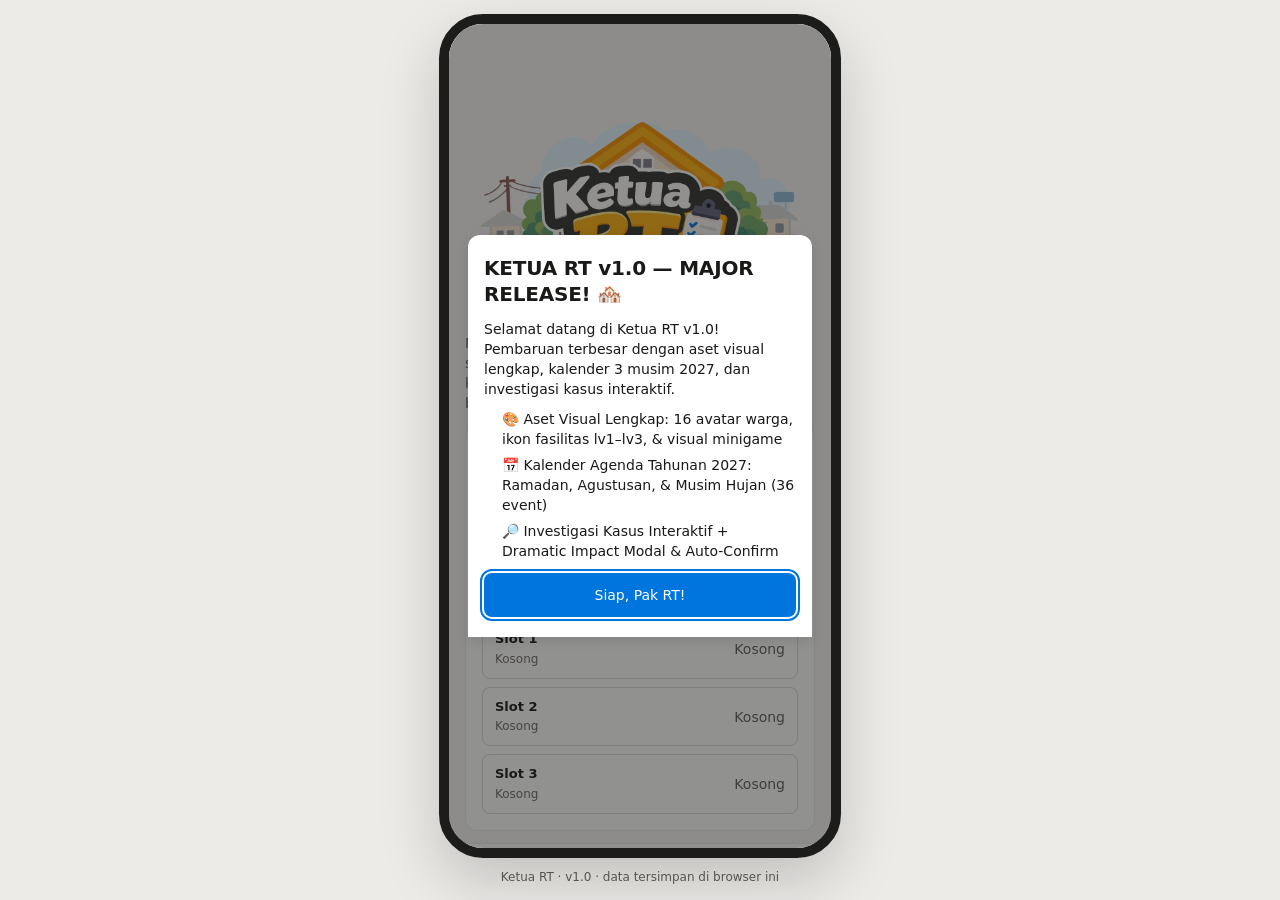
==== commit f42458ba: "Major Release v1.0: modular refactor, visual assets, 2027 seasonal calendar (36 events), story chain" ====
--- a/index.html
+++ b/index.html
@@ -27,17 +27,9 @@
 <link rel="preload" href="assets/fonts/inter-400.woff2" as="font" type="font/woff2" crossorigin>
 <link rel="preload" href="assets/fonts/inter-600.woff2" as="font" type="font/woff2" crossorigin>
 <link rel="preload" href="assets/fonts/inter-700.woff2" as="font" type="font/woff2" crossorigin>
-<style>
-@font-face{font-family:'Inter';font-style:normal;font-weight:400;font-display:swap;src:url(assets/fonts/inter-400.woff2) format('woff2');}
-@font-face{font-family:'Inter';font-style:normal;font-weight:500;font-display:swap;src:url(assets/fonts/inter-500.woff2) format('woff2');}
-@font-face{font-family:'Inter';font-style:normal;font-weight:600;font-display:swap;src:url(assets/fonts/inter-600.woff2) format('woff2');}
-@font-face{font-family:'Inter';font-style:normal;font-weight:700;font-display:swap;src:url(assets/fonts/inter-700.woff2) format('woff2');}
+<link rel="stylesheet" href="css/app.css">
+</head>
 
-:root{--notion-blue: #0075de;--notion-blue-deep: #005bb0;--sky-tint: #e6f3fe;--paper: #f6f5f4;--white: #ffffff;--ink: #191918;--graphite: #615d59;--stone: #6f6a65;--ash: #8b8580;--marigold: #ffb110;--coral: #f64932;--saffron: #e89d01;--vermillion: #e32d14;--mocha: #b18164;--signal-blue: #097fe8;--sky-wash: #62aef0;--midnight: #02093a;--peach: #f6d5b8;--color-bg-canvas: var(--paper);--color-bg-surface: var(--white);--color-bg-sunken: #efeeec;--color-bg-hover: #f1f0ee;--color-text: var(--ink);--color-text-secondary: var(--graphite);--color-text-muted: var(--stone);--color-text-on-accent: var(--white);--color-border-subtle: rgba(0, 0, 0, .08);--color-border: rgba(0, 0, 0, .14);--color-border-strong: var(--ash);--color-accent-solid: var(--notion-blue);--color-accent-text: var(--notion-blue-deep);--color-accent-subtle: var(--sky-tint);--color-focus-ring: var(--notion-blue);--color-success-text: #1e7343;--color-success-subtle: #e3f2e8;--color-success-solid: #2f8f57;--color-warning-text: #8a5200;--color-warning-subtle: #fcefd6;--color-danger-text: #b42318;--color-danger-subtle: #fde7e3;--color-danger-solid: #c8321f;--color-neutral-text: #3b3a38;--color-neutral-subtle: #ecebe9;--color-rumor-text: #6b3fa0;--color-rumor-subtle: #f1e9fb;--color-highlight: var(--peach);--color-attention: var(--marigold);--color-island: var(--midnight);--color-island-text: #ffffff;--color-island-muted: #c9cbe0;--app-wangsaf: var(--signal-blue);--app-warga: var(--coral);--app-urusan: var(--midnight);--app-keuangan: var(--mocha);--app-fasilitas: var(--sky-wash);--app-kalender: var(--vermillion);--app-riwayat: var(--graphite);--app-pengaturan: var(--graphite);--radius-small: 4px;--radius-buttons: 8px;--radius-cards: 12px;--radius-pills: 9999px;--space-4: 4px;--space-8: 8px;--space-12: 12px;--space-16: 16px;--space-20: 20px;--space-24: 24px;--elev-nav: 0 .7px 1.5px rgba(0,0,0,.015), 0 3px 9px rgba(0,0,0,.03);--elev-sheet: 0 4px 12px rgba(0, 0, 0, .1);--font: "Inter", ui-sans-serif, system-ui, -apple-system, "Segoe UI", Roboto, sans-serif;--text-caption: .75rem;--leading-caption: 1.33;--text-body-sm: .875rem;--leading-body-sm: 1.43;--text-body: 1rem;--leading-body: 1.5;--text-subheading: 1.25rem;--leading-subheading: 1.3;--text-heading-sm: 1.375rem;--leading-heading-sm: 1.27;--text-heading: 2.25rem;--leading-heading: 1.1;--motion-fast: .15s;--motion: .2s;color-scheme:light}:root[data-size=large]{font-size:112.5%}*,*:before,*:after{box-sizing:border-box}html{-webkit-font-smoothing:antialiased;-moz-osx-font-smoothing:grayscale}html,body{margin:0;height:100%}body{font:400 var(--text-body-sm)/var(--leading-body-sm) var(--font);color:var(--color-text);background:#ecebe8;font-feature-settings:"lnum"}button,input,select,textarea{font:inherit;color:inherit}button{cursor:pointer;background:none;border:0;padding:0;-webkit-tap-highlight-color:transparent}button:disabled{cursor:not-allowed}h1,h2,h3,p,ul,dl{margin:0;padding:0}ul{list-style:none}:focus-visible{outline:2px solid var(--color-focus-ring);outline-offset:2px}[tabindex="-1"]:focus{outline:none}.sr-only{position:absolute;width:1px;height:1px;padding:0;margin:-1px;overflow:hidden;clip:rect(0 0 0 0);clip-path:inset(50%);white-space:nowrap;border:0}.muted{color:var(--color-text-secondary)}.sm{font-size:var(--text-body-sm);line-height:var(--leading-body-sm)}.xs{font-size:var(--text-caption);line-height:var(--leading-caption);letter-spacing:.01em}.num,.tnum{font-variant-numeric:tabular-nums}b,strong{font-weight:600}.stage{min-height:100dvh;display:grid;place-items:center;padding:12px 16px;gap:8px}.phone{position:relative;width:402px;height:min(844px,calc(100dvh - 56px));min-height:0;background:var(--color-bg-canvas);border-radius:44px;border:10px solid #1c1c1b;box-shadow:0 24px 60px #0000002e;overflow:hidden;display:flex;flex-direction:column}.caption{font-size:var(--text-caption);color:var(--color-text-secondary);text-align:center;max-width:402px}@media (max-height: 700px) and (min-width: 521px){.phone{border-width:8px;border-radius:36px}}@media (max-width: 520px){.stage{padding:0;display:block}.phone{width:100%;height:100vh;height:100dvh;min-height:0;border:0;border-radius:0;box-shadow:none;padding-top:env(safe-area-inset-top)}.caption{display:none}}.sb{flex:none;min-height:36px;padding:0 16px;white-space:nowrap;gap:8px;display:flex;align-items:center;justify-content:space-between;font-size:var(--text-caption);font-weight:600;color:var(--color-text);background:var(--color-bg-canvas);position:relative;z-index:3;font-variant-numeric:tabular-nums}.sb__right{display:flex;align-items:center;gap:8px;flex:none}.sb__date-short{display:none}@media (max-width: 360px){.sb__date-full{display:none}.sb__date-short{display:inline}}.agenda{display:inline-flex;align-items:center;padding:2px 8px;border-radius:var(--radius-pills);background:var(--color-bg-surface);border:1px solid var(--color-border-subtle)}.agenda.low{background:var(--color-warning-subtle);color:var(--color-warning-text);border-color:transparent}.agenda.zero{background:var(--color-danger-subtle);color:var(--color-danger-text);border-color:transparent}.batt{display:inline-flex;align-items:center;gap:4px}.batt__body{width:22px;height:11px;border:1.5px solid currentColor;border-radius:3px;padding:1px;position:relative}.batt__body:after{content:"";position:absolute;right:-4px;top:3px;width:2px;height:4px;background:currentColor;border-radius:0 1px 1px 0}.batt__fill{height:100%;border-radius:1px;background:var(--color-success-solid)}.batt.low .batt__fill{background:var(--color-danger-solid)}.screen{flex:1;overflow-y:auto;overflow-x:hidden;overscroll-behavior:contain;position:relative;scroll-padding-block:64px 96px}.enter{animation:fade-in var(--motion-fast) ease-out both}@keyframes fade-in{0%{opacity:0}}.appbar{position:sticky;top:0;z-index:2;background:var(--color-bg-canvas);padding:8px 16px;display:flex;align-items:center;gap:8px;min-height:56px}.appbar h1{font-size:var(--text-heading-sm);line-height:var(--leading-heading-sm);letter-spacing:-.011em;font-weight:700;flex:1;min-width:0}.appbar--detail h1{font-size:var(--text-body);line-height:var(--leading-body);letter-spacing:0;font-weight:600;white-space:nowrap;overflow:hidden;text-overflow:ellipsis}.appbar__sub{font-size:var(--text-caption);color:var(--color-text-secondary)}.iconbtn{width:40px;height:40px;border-radius:var(--radius-buttons);display:grid;place-items:center;color:var(--color-text);flex:none;transition:background-color var(--motion-fast) ease-out}.iconbtn.on{color:var(--color-accent-text);background:var(--color-accent-subtle)}.body{padding:4px 16px 24px;display:flex;flex-direction:column;gap:12px}.ico{width:22px;height:22px;fill:none;stroke:currentColor;stroke-width:2;stroke-linecap:round;stroke-linejoin:round;flex:none}.ico--sm{width:16px;height:16px}.bnav{flex:none;display:flex;justify-content:center;align-items:center;gap:40px;padding:2px 0 calc(2px + env(safe-area-inset-bottom));background:var(--color-bg-surface);border-top:1px solid var(--color-border-subtle);z-index:3}.snav__i{width:48px;height:40px;display:grid;place-items:center;border-radius:var(--radius-pills);color:var(--color-text-secondary);transition:background-color var(--motion-fast) ease-out,color var(--motion-fast) ease-out}.snav__i .ico{width:18px;height:18px;stroke-width:2.2}.snav__i[data-a=sys-back] .ico{fill:currentColor;stroke-width:1.5}.snav__i[aria-current=page],.snav__i[aria-pressed=true]{color:var(--color-text)}.snav__i[aria-pressed=true]{background:var(--color-bg-sunken)}.snav__i:disabled{opacity:.35}.badge{position:absolute;top:-5px;right:4px;min-width:18px;height:18px;padding:0 5px;border-radius:var(--radius-pills);background:var(--color-danger-solid);color:#fff;font-size:var(--text-caption);line-height:18px;font-weight:700;text-align:center;font-variant-numeric:tabular-nums}.card{background:var(--color-bg-surface);border:1px solid var(--color-border-subtle);border-radius:var(--radius-cards);padding:16px}.card--flat{background:transparent}.sec-title{font-size:var(--text-body);font-weight:600;display:flex;align-items:center;justify-content:space-between;gap:8px;margin-bottom:8px}.label{font-size:var(--text-caption);line-height:var(--leading-caption);font-weight:600;letter-spacing:.05em;text-transform:uppercase;color:var(--color-text-secondary)}.btn{display:inline-flex;align-items:center;justify-content:center;gap:6px;min-height:44px;padding:8px 16px;border-radius:var(--radius-buttons);font-weight:500;border:1px solid transparent;transition-property:background-color,border-color,scale;transition-duration:var(--motion-fast);transition-timing-function:ease-out}.btn:not(:disabled):active{scale:.96}.btn:disabled{opacity:.45}.btn--primary{background:var(--color-accent-solid);color:var(--color-text-on-accent)}.btn--outline{background:var(--color-bg-surface);border-color:var(--color-border);color:var(--color-text)}.btn--ghost{color:var(--color-accent-text)}.btn--soft{background:var(--color-accent-subtle);color:var(--color-accent-text)}.btn--danger{background:var(--color-danger-solid);color:#fff}.btn--sm{min-height:36px;padding:6px 12px;font-size:var(--text-body-sm)}.btn--block{width:100%}.link{color:var(--color-accent-text);font-weight:500;font-size:var(--text-body-sm);display:inline-flex;align-items:center;gap:4px;min-height:28px;text-underline-offset:3px}.chip{display:inline-flex;align-items:center;gap:4px;padding:2px 10px;border-radius:var(--radius-pills);font-size:var(--text-caption);line-height:1.5;font-weight:600;background:var(--color-neutral-subtle);color:var(--color-neutral-text);white-space:nowrap}.chip--good{background:var(--color-success-subtle);color:var(--color-success-text)}.chip--ok,.chip--info,.chip--muted,.chip--primary{background:var(--color-neutral-subtle);color:var(--color-neutral-text)}.chip--warn{background:var(--color-warning-subtle);color:var(--color-warning-text)}.chip--bad{background:var(--color-danger-subtle);color:var(--color-danger-text)}.chip--rumor{background:var(--color-rumor-subtle);color:var(--color-rumor-text)}.chips{display:flex;flex-wrap:wrap;gap:6px}.bar{height:6px;border-radius:var(--radius-pills);background:var(--color-bg-sunken);overflow:hidden}.bar>span{display:block;height:100%;border-radius:inherit;background:var(--color-text)}.bar--good>span{background:var(--color-success-solid)}.bar--ok>span{background:var(--color-text-secondary)}.bar--warn>span{background:var(--saffron)}.bar--bad>span{background:var(--color-danger-solid)}.av{--c: var(--color-text-secondary);width:40px;height:40px;border-radius:50%;display:grid;place-items:center;flex:none;font-size:20px;background:var(--color-bg-surface);border:2px solid var(--c)}.av--sm{width:28px;height:28px;font-size:14px}.av--lg{width:72px;height:72px;font-size:36px;border-width:3px}.av--me{background:var(--color-text);color:#fff;font-size:var(--text-caption);font-weight:700;border-color:var(--color-text)}.avs{display:flex}.avs .av{margin-left:-8px}.avs .av:first-child{margin-left:0}.row{display:flex;align-items:center;gap:12px}.list>*+*{border-top:1px solid var(--color-border-subtle)}.li{display:flex;align-items:center;gap:12px;padding:12px 2px;width:100%;text-align:start;min-height:48px}.li__main{flex:1;min-width:0}.li__title{font-weight:500;display:block;white-space:nowrap;overflow:hidden;text-overflow:ellipsis}.li__sub{display:block;font-size:var(--text-caption);line-height:var(--leading-caption);color:var(--color-text-secondary);white-space:nowrap;overflow:hidden;text-overflow:ellipsis;margin-top:2px}.li__sub--wrap{white-space:normal;overflow:visible}.kv{display:grid;grid-template-columns:minmax(0,42%) minmax(0,1fr);gap:8px 12px}.kv dt{color:var(--color-text-secondary)}.kv dd{margin:0;font-weight:500}.unknown{color:var(--color-text-secondary);font-style:italic;font-weight:400}.empty{text-align:center;padding:24px 8px;color:var(--color-text-secondary)}.empty__ico{font-size:32px}.flash{animation:flash 1.2s ease-out}@keyframes flash{0%{background-color:var(--color-accent-subtle)}}.fb{background:var(--color-bg-canvas);border:1px solid var(--color-border-subtle);border-radius:var(--radius-buttons);padding:12px;display:flex;flex-direction:column;gap:6px}.fb--bad{background:var(--color-warning-subtle)}.reason{display:inline-flex;align-items:center;gap:4px;font-size:var(--text-caption);line-height:var(--leading-caption);color:var(--color-text-secondary);font-weight:500}.reason .ico{width:12px;height:12px}.home{padding:4px 16px 24px;display:flex;flex-direction:column;gap:12px}.home__date{padding:2px 2px 0;font-size:var(--text-body-sm);color:var(--color-text-secondary);font-weight:500;display:flex;justify-content:space-between}.widget{background:var(--color-bg-surface);border:1px solid var(--color-border-subtle);border-radius:var(--radius-cards);padding:16px;text-align:start;width:100%;display:flex;flex-direction:column;justify-content:flex-start}.widget__t{font-size:var(--text-caption);font-weight:600;color:var(--color-text-secondary);display:flex;align-items:center;gap:6px;justify-content:space-between;margin-bottom:8px}.attn{background:var(--color-attention);border-color:transparent}.attn .widget__t{color:#3d3020}.attn--calm{background:var(--color-bg-surface);border-color:var(--color-border-subtle)}.attn__title{font-size:var(--text-subheading);line-height:var(--leading-subheading);font-weight:700;letter-spacing:-.01em}.attn__text{color:#3d3020;margin-top:4px;display:-webkit-box;-webkit-line-clamp:2;-webkit-box-orient:vertical;overflow:hidden}.attn--calm .attn__text{color:var(--color-text-secondary)}.attn__foot{display:flex;align-items:center;justify-content:space-between;margin-top:12px;gap:8px;font-size:var(--text-caption)}.attn__foot .go{font-weight:600;display:inline-flex;align-items:center;gap:4px}.split{display:grid;grid-template-columns:repeat(2,minmax(0,1fr));gap:12px}.cond__label{font-size:var(--text-body);font-weight:700}.cond__label--good{color:var(--color-success-text)}.cond__label--warn{color:var(--color-warning-text)}.cond__label--bad{color:var(--color-danger-text)}.mini{display:grid;grid-template-columns:1fr auto;gap:2px 6px;font-size:var(--text-caption);margin-top:6px;align-items:center;font-variant-numeric:tabular-nums}.mini .bar{grid-column:1 / -1;height:4px;margin-bottom:4px}.mini b{font-weight:600}.act-list{display:flex;flex-direction:column;gap:8px;font-size:var(--text-caption);line-height:1.4}.act-list li{display:-webkit-box;-webkit-line-clamp:2;-webkit-box-orient:vertical;overflow:hidden}.act-list small{display:block;color:var(--color-text-secondary);font-size:var(--text-caption)}.apps{display:grid;grid-template-columns:repeat(4,minmax(0,1fr));gap:16px 6px;padding:8px 0}.app{display:flex;flex-direction:column;align-items:center;gap:6px;font-size:var(--text-caption);font-weight:500;color:var(--color-text);position:relative;transition:scale var(--motion-fast) ease-out}.app:active{scale:.96}.app__ic{width:56px;height:56px;border-radius:14px;display:grid;place-items:center;color:#fff;position:relative}.app__ic--dark{color:var(--color-text)}.app__ic .ico{width:26px;height:26px}.app__img{width:100%;height:100%;object-fit:cover;border-radius:inherit;display:block}.br-head{display:flex;justify-content:space-between;align-items:flex-start;gap:12px}.br-acct{text-align:right;font-size:var(--text-caption);color:var(--color-text-secondary)}.br-acct b{display:block;color:var(--color-text);font-size:var(--text-body-sm);font-variant-numeric:tabular-nums}.iur-ctrl{display:flex;align-items:center;justify-content:space-between;gap:10px;padding:10px 0 4px}.iur-step{display:flex;align-items:center;gap:8px}.iur-step .btn{min-width:34px;padding:4px 10px}.cat-row{width:100%;display:flex;justify-content:space-between;align-items:center;gap:8px;padding:10px 2px;background:none;border:0;border-bottom:1px solid var(--color-border-subtle);color:inherit;font:inherit;text-align:left;cursor:pointer}.cat-row:last-of-type{border-bottom:0}.cat-sub{padding:4px 0 8px 10px;border-left:2px solid var(--color-border-subtle);margin:2px 0 8px}.app__ic .badge{top:-6px;right:-6px}.weekbar{display:flex;gap:12px}.weekbar .btn{flex:1}.foot-note{text-align:center;font-size:var(--text-caption);color:var(--color-text-secondary);font-variant-numeric:tabular-nums}.ucard{display:block;width:100%;text-align:start;background:var(--color-bg-surface);border:1px solid var(--color-border-subtle);border-radius:var(--radius-cards);padding:14px 16px}.ucard--prio{border-inline-start:4px solid var(--saffron)}.ucard--crisis{border-inline-start:4px solid var(--color-danger-solid)}.ucard__top{display:flex;align-items:center;justify-content:space-between;gap:8px}.ucard__cat{font-size:var(--text-caption);font-weight:600;letter-spacing:.05em;text-transform:uppercase;color:var(--color-text-secondary)}.ucard__title{font-weight:600;font-size:var(--text-body);line-height:1.35;margin:4px 0}.ucard__dev{color:var(--color-text-secondary);display:-webkit-box;-webkit-line-clamp:2;-webkit-box-orient:vertical;overflow:hidden}.ucard__foot{display:flex;align-items:center;justify-content:space-between;margin-top:10px;gap:8px}.prog{display:flex;align-items:center;gap:8px;font-size:var(--text-caption);font-weight:600;margin-top:8px;font-variant-numeric:tabular-nums}.prog .bar{flex:1}.acc{background:var(--color-bg-surface);border:1px solid var(--color-border-subtle);border-radius:var(--radius-cards);overflow:hidden}.acc__h{width:100%;display:flex;align-items:center;justify-content:space-between;padding:14px 16px;font-weight:600;text-align:start;gap:8px;min-height:52px}.acc__h .ico{transition:rotate var(--motion-fast) ease-out;color:var(--color-text-secondary)}.acc.open .acc__h .ico{rotate:90deg}.acc__b{padding:0 16px 16px}.facts{display:flex;flex-direction:column;gap:6px;margin-top:8px}.facts li{padding-inline-start:14px;position:relative}.facts li:before{content:"";position:absolute;inset-inline-start:2px;top:.6em;width:5px;height:5px;border-radius:50%;background:var(--color-text-secondary)}.tl{display:flex;flex-direction:column;gap:12px}.tl li{display:grid;grid-template-columns:10px minmax(0,1fr);gap:10px}.tl li:before{content:"";width:8px;height:8px;border-radius:50%;background:var(--color-border);margin-top:6px}.tl li:first-child:before{background:var(--color-text)}.tl small{display:block;color:var(--color-text-secondary);font-size:var(--text-caption);margin-top:2px}.acts{display:flex;flex-direction:column;gap:8px}.action{width:100%;text-align:start;background:var(--color-bg-surface);border:1px solid var(--color-border);border-radius:var(--radius-buttons);padding:12px;display:flex;flex-direction:column;gap:4px;transition:background-color var(--motion-fast) ease-out}.action:not(:disabled):active{background:var(--color-bg-hover)}.action:disabled{background:var(--color-bg-canvas);border-color:var(--color-border-subtle)}.action:disabled .action__name{color:var(--color-text-secondary)}.action__name{font-weight:600;display:flex;justify-content:space-between;align-items:baseline;gap:8px}.action__kind{font-size:var(--text-caption);font-weight:500;color:var(--color-text-secondary);flex:none}.action__desc{color:var(--color-text-secondary)}.cost{display:flex;flex-wrap:wrap;gap:4px 12px;font-size:var(--text-caption);font-weight:600;color:var(--color-text);margin-top:2px;font-variant-numeric:tabular-nums}.cost .pos{color:var(--color-success-text)}.done-list{color:var(--color-text-secondary);display:flex;flex-direction:column;gap:4px;margin-top:12px}.outcome{border-radius:var(--radius-buttons);padding:12px;background:var(--color-success-subtle);color:var(--color-success-text)}.outcome--bad{background:var(--color-danger-subtle);color:var(--color-danger-text)}.hdr{display:flex;flex-direction:column;gap:6px}.hdr h2{font-size:var(--text-subheading);line-height:var(--leading-subheading);font-weight:700;letter-spacing:-.01em}.section-h{font-size:var(--text-body);font-weight:600;margin:8px 2px 0}.chat-li{display:flex;gap:12px;align-items:center;padding:10px 16px;width:100%;text-align:start}.chat-li__main{flex:1;min-width:0;border-bottom:1px solid var(--color-border-subtle);padding-bottom:10px}.chat-li__top{display:flex;justify-content:space-between;gap:8px;align-items:baseline}.chat-li__name{font-weight:600;white-space:nowrap;overflow:hidden;text-overflow:ellipsis}.chat-li__time{font-size:var(--text-caption);color:var(--color-text-secondary);flex:none;font-variant-numeric:tabular-nums}.chat-li__prev{display:flex;justify-content:space-between;gap:8px;color:var(--color-text-secondary);margin-top:2px}.chat-li__prev>span:first-child{white-space:nowrap;overflow:hidden;text-overflow:ellipsis}.cnt{min-width:22px;height:22px;border-radius:var(--radius-pills);padding:0 7px;background:var(--color-text);color:#fff;font-size:var(--text-caption);font-weight:700;line-height:22px;text-align:center;flex:none;font-variant-numeric:tabular-nums}.cnt--imp{background:var(--color-danger-solid)}.convo{padding:8px 12px 12px;display:flex;flex-direction:column;gap:6px;background:var(--color-bg-canvas);min-height:100%}.dsep{align-self:center;font-size:var(--text-caption);font-weight:600;color:var(--color-text-secondary);background:var(--color-bg-surface);border:1px solid var(--color-border-subtle);padding:2px 10px;border-radius:var(--radius-pills);margin:8px 0 4px}.msg{display:flex;gap:6px;align-items:flex-end;max-width:86%}.msg--me{align-self:flex-end;flex-direction:row-reverse}.bub{background:var(--color-bg-surface);border:1px solid var(--color-border-subtle);padding:8px 12px;border-radius:12px 12px 12px 4px;font-size:var(--text-body);line-height:1.45}.msg--me .bub{background:var(--color-accent-subtle);border-color:transparent;border-radius:12px 12px 4px}.bub__from{display:block;font-size:var(--text-caption);font-weight:600;margin-bottom:2px;color:var(--color-text-secondary)}.bub__t{display:block;text-align:end;font-size:var(--text-caption);color:var(--color-text-secondary);margin-top:2px}.bub--imp{border-inline-start:3px solid var(--color-danger-solid)}.bub__imp{display:block;font-size:var(--text-caption);font-weight:600;color:var(--color-danger-text);margin-top:4px}.archive-btn{align-self:center;margin:4px 0;flex-wrap:wrap}.reply{position:sticky;bottom:0;background:var(--color-bg-surface);border-top:1px solid var(--color-border-subtle);padding:12px;display:flex;flex-direction:column;gap:8px}.reply .btn{justify-content:flex-start;text-align:start}.reply+.reply--stack{position:static;border-top:0;padding-top:0}.big-money{font-size:2rem;font-weight:700;letter-spacing:-.02em;line-height:1.2;font-variant-numeric:tabular-nums}.flow{display:grid;grid-template-columns:repeat(2,minmax(0,1fr));gap:8px;margin-top:12px}.flow div{background:var(--color-bg-canvas);border-radius:var(--radius-buttons);padding:8px 10px;font-size:var(--text-caption);font-variant-numeric:tabular-nums}.flow b{display:block;font-size:var(--text-body-sm);font-weight:600}.pos{color:var(--color-success-text)}.neg{color:var(--color-danger-text)}.trend{display:flex;gap:4px;margin-top:8px;flex-wrap:wrap}.trend i{width:16px;height:16px;border-radius:var(--radius-small);background:var(--color-bg-sunken);display:grid;place-items:center;font-style:normal;font-size:10px;color:#fff;font-weight:700}.trend i.y{background:var(--color-success-solid)}.trend i.n{background:var(--color-danger-solid)}.trend i.now{outline:2px solid var(--color-text);outline-offset:1px}.seg{display:flex;gap:6px;overflow-x:auto;padding-bottom:2px;scrollbar-width:none}.seg button{padding:6px 12px;min-height:36px;border-radius:var(--radius-pills);background:var(--color-bg-surface);border:1px solid var(--color-border);font-size:var(--text-body-sm);font-weight:500;white-space:nowrap}.seg button[aria-pressed=true]{background:var(--color-text);color:#fff;border-color:var(--color-text)}.fac-ic{width:44px;height:44px;border-radius:var(--radius-buttons);display:grid;place-items:center;font-size:22px;background:var(--color-bg-canvas);flex:none}.weeks{display:grid;grid-template-columns:repeat(5,minmax(0,1fr));gap:6px}.wk{border-radius:var(--radius-buttons);background:var(--color-bg-canvas);padding:8px 4px;text-align:center;font-size:var(--text-caption);font-variant-numeric:tabular-nums;color:var(--color-text-secondary)}.wk b{display:block;font-size:var(--text-body-sm);color:var(--color-text)}.wk.now{background:var(--color-text);color:#fff}.wk.now b{color:#fff}.wk.past{background:transparent;border:1px dashed var(--color-border)}.yearbar{display:grid;grid-template-columns:repeat(52,1fr);gap:1px;margin-top:8px}.yearbar i{height:8px;background:var(--color-bg-sunken);border-radius:1px}.yearbar i.p{background:var(--color-text)}.yearbar i.n{background:var(--color-attention)}.menu-prof{display:flex;gap:12px;align-items:center}.toggle{width:44px;height:26px;border-radius:var(--radius-pills);background:var(--color-border-strong);position:relative;flex:none}.toggle:after{content:"";position:absolute;top:3px;left:3px;width:20px;height:20px;border-radius:50%;background:#fff}.full{padding:20px 16px 24px;display:flex;flex-direction:column;gap:12px}.island{background:var(--color-island);color:var(--color-island-text);border-radius:var(--radius-cards);padding:20px}.island .label,.island .muted{color:var(--color-island-muted)}.island .pos{color:#8ee0ad}.island .neg{color:#ffb4a8}.tiles{display:grid;grid-template-columns:repeat(3,minmax(0,1fr));gap:8px;margin-top:12px}.tile{background:#ffffff14;border-radius:var(--radius-buttons);padding:8px 10px;font-size:var(--text-caption);font-variant-numeric:tabular-nums}.tile b{display:block;font-size:var(--text-body);font-weight:700}.start-art{border-radius:var(--radius-cards);overflow:hidden;border:1px solid var(--color-border-subtle);background:var(--color-bg-surface)}.start-art svg{display:block;width:100%;height:auto}.title-xl{font-size:var(--text-heading);font-weight:700;letter-spacing:-.03em;line-height:var(--leading-heading);text-wrap:balance}.hl{background:var(--color-highlight);border-radius:var(--radius-pills);padding:0 .35em;box-decoration-break:clone;-webkit-box-decoration-break:clone}.input{width:100%;font-size:1rem;padding:10px 12px;min-height:44px;border-radius:var(--radius-buttons);border:1px solid var(--color-border-strong);background:var(--color-bg-surface)}.input:focus-visible{outline:2px solid var(--color-focus-ring);outline-offset:1px}.ring{width:130px;height:130px;display:block;margin:0 auto}.alert-inline{background:var(--color-danger-subtle);color:var(--color-danger-text);border-radius:var(--radius-buttons);padding:12px;display:flex;flex-direction:column;gap:4px}.alert-inline--warn{background:var(--color-warning-subtle);color:var(--color-warning-text);border:1px solid rgba(138,82,0,.18)}.alert-inline--info{background:var(--color-neutral-subtle);color:var(--color-text-secondary);font-size:12px;line-height:1.45}.slot-list{display:flex;flex-direction:column;gap:8px}.slot-row{display:flex;align-items:center;justify-content:space-between;gap:8px;padding:10px 12px;border:1px solid var(--color-border);border-radius:var(--radius-buttons);background:var(--color-bg-surface)}.slot-row.is-active{border-color:var(--color-accent-solid);background:var(--color-accent-subtle)}.slot-row__meta{min-width:0;flex:1;display:flex;flex-direction:column;gap:2px}.slot-row__title{font-size:13px;font-weight:600;display:flex;align-items:center;gap:6px}.slot-row__sub{font-size:12px;color:var(--color-text-muted);white-space:nowrap;overflow:hidden;text-overflow:ellipsis}.slot-row__acts{display:flex;align-items:center;gap:6px;flex-shrink:0;flex-wrap:wrap;justify-content:flex-end}.slot-tag{font-size:10px;font-weight:600;padding:1px 6px;border-radius:999px;background:var(--color-accent-solid);color:var(--color-text-on-accent)}.btn--xs{padding:5px 9px;font-size:12px;min-height:unset}.tut-modal{text-align:center}.tut-hero{margin-bottom:12px;display:flex;justify-content:center;pointer-events:none;user-select:none}.tut-card-prev{width:100%;max-width:270px;text-align:left;margin:0}.tut-logo{width:170px;height:auto;border-radius:10px;display:block}.tut-mini{background:var(--color-bg-sunken);border:1px solid var(--color-border);border-radius:12px;padding:12px 14px;width:100%;max-width:270px;box-shadow:0 6px 16px rgba(0,0,0,.07);display:flex;flex-direction:column;gap:8px;align-items:center}.tut-mini__row{display:flex;gap:6px;flex-wrap:wrap;justify-content:center}.tut-pill{background:var(--color-bg-surface);border:1px solid var(--color-border);border-radius:999px;padding:3px 9px;font-size:11px;font-weight:600;color:var(--color-text)}.tut-pill--acc{background:var(--color-accent-subtle);color:var(--color-accent-text);border-color:rgba(0,117,222,.25)}.tut-copy{font-size:13px;line-height:1.55;color:var(--color-text-secondary);margin:6px 0 12px}.tut-dots{display:flex;justify-content:center;gap:6px;margin-bottom:4px}.tut-dots span{width:7px;height:7px;border-radius:999px;background:var(--color-border-strong);opacity:.4;transition:all .2s}.tut-dots span.is-on{width:18px;background:var(--color-accent-solid);opacity:1}@keyframes rt-pulse{0%,100%{box-shadow:0 0 0 0 rgba(0,117,222,.5)}50%{box-shadow:0 0 0 8px rgba(0,117,222,0)}}.app__ic.is-pulse{animation:rt-pulse 1.5s infinite}.sheet--center .sheet__grab{display:none}.msg--typing{align-items:center;padding:2px 0}.chat-typing-in{font-size:12px;font-style:italic;color:var(--color-text-muted);padding:4px 2px}@keyframes tdot{0%,80%,100%{opacity:.2}40%{opacity:1}}.tdots span{animation:tdot 1.35s infinite}.tdots span:nth-child(2){animation-delay:.27s}.tdots span:nth-child(3){animation-delay:.54s}@keyframes msg-pop{from{opacity:0;transform:translateY(6px) scale(.97)}to{opacity:1;transform:none}}.msg--pop{animation:msg-pop .30s ease-out}.xshort{display:flex;flex-wrap:wrap;gap:6px;margin-top:8px}.xshort--chat{padding:6px 12px 0}.xshort__b{display:inline-flex;align-items:center;gap:4px;font-size:11px;font-weight:600;padding:4px 9px;border-radius:999px;border:1px solid var(--color-border);background:var(--color-bg-surface);color:var(--color-accent-text);cursor:pointer}.btn--nudge{border-color:var(--saffron)!important;background:var(--color-warning-subtle)!important;color:var(--color-warning-text)!important}.nudge-dot{width:7px;height:7px;border-radius:999px;background:var(--saffron);display:inline-block;margin-left:2px}.overlay{position:absolute;inset:0;z-index:10;display:flex;align-items:flex-end}.overlay:has(.sheet--center){align-items:center;padding:16px}.sheet--center{border-radius:var(--radius-cards);max-width:344px;margin:0 auto;background:#fff;background:var(--color-bg-surface,#fff);animation-name:sheet-pop!important}.tstrip{display:flex;align-items:center;justify-content:space-between;gap:8px;padding:7px 10px;border-radius:var(--radius-buttons);background:#fff7e6;border:1px solid #f0dfb8;font-size:var(--text-caption);line-height:1.3}.tstrip a{color:#7c4d00;font-weight:600;text-decoration:none;flex:1}.tstrip__x{background:none;border:0;color:var(--color-text-secondary);font-size:16px;line-height:1;padding:2px 4px;cursor:pointer}.fb-cats{display:flex;gap:6px;flex-wrap:wrap}.fb-txt{width:100%;min-height:92px;padding:10px 12px;border:1px solid var(--color-border);border-radius:var(--radius-buttons);font:inherit;resize:vertical}.fb-cnt{text-align:right;font-size:var(--text-caption);color:var(--color-text-secondary)}.overlay[hidden]{display:none}.overlay__bg{position:absolute;inset:0;z-index:0;background:rgba(25,25,24,.48);animation:fade-in var(--motion) ease-out both}.sheet{position:relative;z-index:1;isolation:isolate;width:100%;max-height:92%;overflow-y:auto;overscroll-behavior:contain;scroll-padding-bottom:24px;background:#fff;background:var(--color-bg-surface,#fff);border-radius:var(--radius-cards) var(--radius-cards) 0 0;box-shadow:var(--elev-sheet);padding:20px 16px calc(20px + env(safe-area-inset-bottom));animation:sheet-up var(--motion) ease-out both;display:flex;flex-direction:column;gap:12px}@keyframes sheet-up{0%{translate:0 24px}}@keyframes sheet-pop{0%{transform:scale(.96)}}.sheet h2{font-size:var(--text-subheading);line-height:var(--leading-subheading);font-weight:700;letter-spacing:-.01em}.sheet__grab{width:40px;height:4px;border-radius:2px;background:var(--color-border);align-self:center;margin-top:-8px}.sheet__actions{display:flex;flex-direction:column;gap:8px}.mg-q{font-size:var(--text-subheading);line-height:1.35;font-weight:600}.mg-opts{display:flex;flex-direction:column;gap:8px}.mg-opt{text-align:start;padding:12px 14px;min-height:48px;border-radius:var(--radius-buttons);border:1px solid var(--color-border);font-weight:500;transition-property:background-color,scale;transition-duration:var(--motion-fast);transition-timing-function:ease-out}.mg-opt:not(:disabled):active{scale:.96}.mg-opt.ok{border-color:var(--color-success-solid);background:var(--color-success-subtle)}.mg-opt.ok:after{content:" ✓ benar";color:var(--color-success-text);font-weight:600}.mg-opt.no{border-color:var(--color-danger-solid);background:var(--color-danger-subtle)}.mg-opt.no:after{content:" ✗ salah";color:var(--color-danger-text);font-weight:600}.mg-top{display:flex;justify-content:space-between;align-items:center;font-size:var(--text-caption);font-weight:600;color:var(--color-text-secondary);font-variant-numeric:tabular-nums}.memo{background:var(--color-bg-canvas);border-radius:var(--radius-buttons);padding:12px;display:flex;flex-direction:column;gap:6px;font-weight:500}.toasts{position:absolute;left:12px;right:12px;bottom:76px;z-index:12;display:flex;flex-direction:column;gap:6px;pointer-events:none}.toast{background:var(--color-text);color:#fff;padding:10px 14px;border-radius:var(--radius-buttons);font-size:var(--text-body-sm);box-shadow:var(--elev-sheet);animation:fade-in var(--motion) ease-out both;display:flex;align-items:center;gap:12px;pointer-events:auto}.toast--error{background:var(--color-danger-solid)}.toast span{flex:1}.toast button{font-weight:600;text-decoration:underline;text-underline-offset:3px;min-height:32px;padding:0 4px}.tabcard{padding:0;overflow:hidden}.tabs{display:grid;grid-template-columns:repeat(3,minmax(0,1fr));border-bottom:1px solid var(--color-border-subtle)}.tabs button{padding:12px 4px;min-height:48px;font-size:var(--text-body-sm);font-weight:500;color:var(--color-text-secondary);border-bottom:2px solid transparent}.tabs button[aria-pressed=true]{color:var(--color-text);font-weight:600;border-bottom-color:var(--color-text)}.tabbody{padding:16px;display:flex;flex-direction:column;gap:8px}.dims{display:grid;grid-template-columns:repeat(3,minmax(0,1fr));gap:10px;margin-top:10px}.dimc{display:grid;grid-template-columns:1fr auto;gap:4px;font-size:var(--text-caption);line-height:1.3;color:var(--color-text-secondary);align-items:end;font-variant-numeric:tabular-nums}.dimc b{color:var(--color-text);font-weight:600}.dimc .bar{grid-column:1 / -1;height:4px}.people{display:flex;flex-wrap:wrap;gap:8px;margin-top:4px}.person{display:flex;align-items:center;gap:6px;padding:4px 12px 4px 4px;min-height:36px;border-radius:var(--radius-pills);background:var(--color-bg-canvas);font-size:var(--text-body-sm);font-weight:500}.align{display:flex;flex-direction:column;gap:6px;margin-top:4px}.align>div{display:flex;align-items:center;gap:10px}.align .chip{min-width:90px;justify-content:center}.ev-grid,.ins-grid{display:grid;grid-template-columns:repeat(2,minmax(0,1fr));gap:8px}.ev{text-align:start;border-radius:var(--radius-buttons);padding:10px;background:var(--color-bg-surface);border:1px solid var(--color-border);display:flex;flex-direction:column;gap:4px;min-height:96px}.ev__st{align-self:flex-start;display:inline-flex;align-items:center;gap:4px;padding:2px 8px;border-radius:var(--radius-pills);font-weight:700;font-size:var(--text-caption);line-height:1.5;text-transform:uppercase;letter-spacing:.02em;white-space:nowrap;background:var(--color-neutral-subtle);color:var(--color-neutral-text)}.ev__st>span[aria-hidden]{font-size:1.05em}.ev__st--good{background:var(--color-success-subtle);color:var(--color-success-text)}.ev__st--warn{background:var(--color-warning-subtle);color:var(--color-warning-text)}.ev__st--rumor{background:var(--color-rumor-subtle);color:var(--color-rumor-text)}.ev__st--bad{background:var(--color-danger-subtle);color:var(--color-danger-text)}.ev__st--muted{background:var(--color-neutral-subtle);color:var(--color-text-secondary)}.ev__t{font-size:var(--text-body-sm);font-weight:600;line-height:1.35}.ev__q{font-size:var(--text-caption);line-height:1.35;color:var(--color-text-secondary);margin-top:auto}.ev--rumor{border-style:dashed}.ev--lock{background:var(--color-bg-canvas);border-style:dashed;border-color:var(--color-border)}.ev--lock .ev__t{color:var(--color-text-secondary);font-weight:500}.ins{text-align:start;border-radius:var(--radius-buttons);padding:10px;background:var(--color-bg-canvas);border:1px solid var(--color-border-subtle);display:flex;flex-direction:column;gap:2px;min-height:60px}.ins__g{font-size:var(--text-caption);font-weight:600;text-transform:uppercase;letter-spacing:.05em;color:var(--color-text-secondary)}.ins__v{font-size:var(--text-body-sm);font-weight:600;line-height:1.35}.ins--unv{background:var(--color-warning-subtle);border-color:transparent}.ins--unv .ins__g{color:var(--color-warning-text)}.ins--lock{background:transparent;border:1px dashed var(--color-border)}.ins__q{font-size:var(--text-subheading);font-weight:700;color:var(--color-text-secondary)}.icard{align-self:center;max-width:92%;display:flex;gap:8px;align-items:flex-start;background:var(--color-bg-surface);border:1px dashed var(--color-border);border-radius:var(--radius-buttons);padding:8px 12px;font-size:var(--text-body-sm);margin:4px 0}.icard__i{font-size:1.1em;line-height:1.3}.icard small{display:block;color:var(--color-text-secondary);font-size:var(--text-caption)}.ix{display:grid;grid-template-columns:repeat(3,minmax(0,1fr));gap:6px}.ix__b{text-align:start;border:1px solid var(--color-border);border-radius:var(--radius-buttons);padding:8px;display:flex;flex-direction:column;gap:4px;font-size:var(--text-body-sm);line-height:1.3;transition:background-color var(--motion-fast) ease-out}.ix__b:not(:disabled):active{background:var(--color-bg-hover)}.ix__b:disabled{background:var(--color-bg-canvas);border-color:var(--color-border-subtle);color:var(--color-text-secondary)}.struck{text-decoration:line-through;color:var(--color-text-secondary)}.attn .muted,.attn .xs{color:#3d3020}.badge--dot{min-width:12px;width:12px;height:12px;padding:0;top:-3px;right:-3px;background:var(--color-text-secondary);border:2px solid var(--color-bg-canvas)}.dot-new{display:inline-block;width:8px;height:8px;border-radius:50%;background:var(--color-accent-solid);margin-inline-end:6px;vertical-align:1px}.wx{display:inline-flex;align-items:center;gap:4px;min-height:32px;margin:-6px -8px;padding:4px 8px;border-radius:var(--radius-pills);color:var(--color-text-secondary);font-weight:500}.wx .ico{width:14px;height:14px}.home__date{align-items:center}.widget__t{display:flex;justify-content:space-between;align-items:center;gap:8px}.mini--2{display:grid;grid-template-columns:1fr 1fr;gap:6px 20px;margin-top:10px}.mini__i{display:grid;grid-template-columns:1fr auto;gap:2px 6px;align-items:center}.mini__i .bar{grid-column:1 / -1;height:4px}.cnt-sm{display:inline-grid;place-items:center;min-width:20px;height:20px;padding:0 6px;margin-inline-start:2px;border-radius:var(--radius-pills);background:var(--color-bg-sunken);color:var(--color-text);font-size:var(--text-caption);font-weight:700;font-variant-numeric:tabular-nums}.btn:disabled .cnt-sm{background:transparent}.btn--confirm{background:var(--color-danger-solid);color:#fff}.weekbar .btn{white-space:nowrap}.recents-wrap{display:flex;flex-direction:column;gap:10px;padding:16px 0 12px;min-height:100%}.recents__title{font-size:var(--text-subheading);font-weight:700;padding:0 20px}.recents__hint{padding:0 20px;font-size:var(--text-body-sm);color:var(--color-text-secondary)}.recents{display:flex;gap:16px;overflow-x:auto;scroll-snap-type:x mandatory;padding:8px 0;scrollbar-width:none}.rcard:first-child{margin-inline-start:20%}.rcard:last-child{margin-inline-end:20%}.recents::-webkit-scrollbar{display:none}.rcard{flex:none;width:60%;scroll-snap-align:center;display:flex;flex-direction:column;gap:8px;touch-action:pan-x;transition:transform var(--motion-fast) ease-out,opacity var(--motion-fast) ease-out}.rcard__h{display:flex;align-items:center;gap:8px;min-height:40px}.rcard__ic{width:24px;height:24px;border-radius:6px;display:grid;place-items:center;color:#fff;flex:none}.rcard__name{flex:1;min-width:0;font-weight:600;font-size:var(--text-body-sm)}.rcard__x{width:36px;height:36px}.rcard__shot{position:relative;aspect-ratio:9 / 16;border-radius:var(--radius-cards);overflow:hidden;background:var(--color-bg-canvas);border:1px solid var(--color-border);box-shadow:0 8px 24px #00000014}.rcard__inner{position:absolute;top:0;left:0;width:calc(100% / .6);height:calc(100% / .6);transform:scale(.6);transform-origin:0 0;pointer-events:none;overflow:hidden}.rcard__open{position:absolute;inset:0;width:100%;height:100%;border-radius:inherit}.recents__foot{display:flex;justify-content:center;margin-top:auto;padding-top:8px}.set-group{padding:2px 12px}.set-row{gap:12px}.set-ic{width:30px;height:30px;border-radius:8px;display:grid;place-items:center;color:#fff;flex:none}.set-val{color:var(--color-text-secondary);font-size:var(--text-body-sm);white-space:nowrap}.set-row--danger .li__title{color:var(--color-danger-text)}.ico--xs{width:14px;height:14px}.ico--bolt{fill:currentColor;stroke-width:1.2}.cst{display:inline-flex;align-items:center;gap:2px;font-variant-numeric:tabular-nums}.agenda,.batt{display:inline-flex;align-items:center;gap:3px}.appbar__sub .cst{vertical-align:-2px}.cmp{position:sticky;bottom:0;z-index:2;background:var(--color-bg-surface);border-top:1px solid var(--color-border-subtle)}.cmp__opts{max-height:46vh;overflow-y:auto;padding:6px 12px 4px;display:flex;flex-direction:column;border-bottom:1px solid var(--color-border-subtle)}.cmp__h{display:flex;align-items:center;gap:4px;font-size:var(--text-caption);font-weight:600;letter-spacing:.04em;text-transform:uppercase;color:var(--color-text-secondary);padding:8px 2px 4px}.cmp__back{width:28px;height:28px;display:grid;place-items:center;border-radius:var(--radius-pills);margin-inline-start:-6px}.cmp__o{display:flex;flex-direction:column;align-items:flex-start;gap:2px;width:100%;text-align:start;padding:8px 10px;min-height:44px;border-radius:var(--radius-buttons);font-size:var(--text-body-sm)}.cmp__o+.cmp__o{margin-top:2px}.cmp__o:not(:disabled):active,.cmp__o.is-sel{background:var(--color-accent-subtle)}.cmp__o:disabled{color:var(--color-text-secondary)}.cmp__t{font-weight:500;line-height:1.35}.cmp__m{font-size:var(--text-caption);color:var(--color-text-secondary);display:flex;gap:8px;align-items:center}.cmp__m .cost{display:inline-flex;gap:8px;font-size:var(--text-caption)}.cmp__m .reason{font-size:var(--text-caption)}.cmp__bar{display:flex;align-items:flex-end;gap:6px;padding:8px 10px}.cmp__field{flex:1;min-width:0;min-height:40px;padding:9px 14px;border-radius:20px;background:var(--color-bg-sunken);text-align:start;font-size:var(--text-body-sm);line-height:1.4;color:var(--color-text)}.cmp__field:disabled{opacity:.7}.cmp__ph{color:var(--color-text-muted)}.cmp__clr{width:40px;height:40px}.cmp__send{width:40px;height:40px;border-radius:50%;display:grid;place-items:center;background:var(--color-accent-solid);color:#fff;flex:none}.cmp__send:disabled{background:var(--color-bg-sunken);color:var(--color-text-muted)}.ktabs{margin-bottom:4px}.mnav{display:flex;align-items:center;justify-content:space-between;gap:8px;padding:0 2px}.mnav b{font-size:var(--text-body)}.mnav .iconbtn:disabled{opacity:.3}.kflow{display:grid;grid-template-columns:repeat(3,minmax(0,1fr));gap:8px;margin-top:6px}.kflow>div{display:flex;flex-direction:column;gap:2px;font-size:var(--text-caption);color:var(--color-text-secondary)}.kflow b{font-size:var(--text-body-sm);color:var(--color-text)}.pie{display:grid;grid-template-columns:132px minmax(0,1fr);gap:16px;align-items:center;margin-top:12px}.donut{width:132px;height:132px}.donut__k{font-size:13px;fill:var(--color-text-secondary)}.donut__v{font-size:16px;font-weight:700;fill:var(--color-text)}.pie__lg{display:flex;flex-direction:column;gap:6px;font-size:var(--text-caption)}.pie__lg li{display:grid;grid-template-columns:10px minmax(0,1fr) auto;gap:2px 8px;align-items:center}.pie__lg i{width:10px;height:10px;border-radius:3px}.pie__lg span{color:var(--color-text);overflow-wrap:anywhere}.pie__lg b{font-weight:600}.pie__lg small{font-size:var(--text-caption);grid-column:2 / -1;color:var(--color-text-secondary);margin-top:-2px}@media (max-width: 360px){.pie{grid-template-columns:1fr;justify-items:center}.pie__lg{width:100%}}.screen>div:has(>.chat-page){height:100%}.chat-page{min-height:100%;display:flex;flex-direction:column}.chat-page .convo{flex:1;min-height:0}.chat-page .cmp{margin-top:auto}.seg--wrap{flex-wrap:wrap;overflow:visible}.cmp__opts{gap:6px;padding-bottom:8px}.cmp__o{background:var(--color-bg-surface);border:1px solid var(--color-border);border-radius:var(--radius-buttons);padding:10px 12px}.cmp__o+.cmp__o{margin-top:0}.cmp__o:disabled{background:var(--color-bg-canvas);border-color:var(--color-border-subtle)}.cmp__o.is-sel{border-color:var(--color-accent-solid)}.cmp__t{font-weight:600}.etabs{grid-template-columns:repeat(2,minmax(0,1fr));margin-bottom:4px}.share-prev{background:var(--color-bg-canvas);border:1px solid var(--color-border-subtle);border-radius:var(--radius-buttons);padding:10px 12px;display:flex;flex-direction:column;gap:4px}.share-prev p{font-size:var(--text-body-sm);line-height:var(--leading-body-sm);white-space:pre-line;overflow-wrap:anywhere;max-height:9.5em;overflow-y:auto}.share-btns{display:flex;flex-direction:column;gap:8px}.share-btns .btn{min-height:48px;text-decoration:none}.share-btns a.btn:focus-visible,.share-btns .btn:focus-visible{outline:2px solid var(--color-focus-ring);outline-offset:2px}.share-manual{resize:none;font-size:1rem;overflow-wrap:anywhere}.scard{display:flex;flex-direction:column;gap:12px;border:1px solid var(--color-border);padding:18px 16px 14px}.scard__top{display:flex;justify-content:space-between;align-items:baseline;gap:8px}.scard__per{font-size:var(--text-caption);color:var(--color-text-secondary);font-variant-numeric:tabular-nums;white-space:nowrap}.scard__who{display:flex;flex-direction:column;overflow-wrap:anywhere}.scard__who span{font-size:var(--text-caption);color:var(--color-text-secondary)}.scard__end{display:flex;gap:12px;align-items:center;padding:12px;border-radius:var(--radius-buttons);background:var(--color-accent-subtle)}.scard__icon{font-size:36px;line-height:1;flex:none}.scard__title{font-size:var(--text-subheading);line-height:var(--leading-subheading);font-weight:700;letter-spacing:-.01em;overflow-wrap:anywhere}.scard__sub{font-size:var(--text-body-sm);color:var(--color-text-secondary)}.scard__stats{display:grid;grid-template-columns:repeat(2,minmax(0,1fr));gap:8px;margin:0}.scard__stats>div{border:1px solid var(--color-border-subtle);border-radius:var(--radius-buttons);padding:8px 10px;min-width:0}.scard__stats dt{font-size:var(--text-caption);color:var(--color-text-secondary)}.scard__stats dd{margin:0;font-weight:700;font-size:var(--text-body);font-variant-numeric:tabular-nums;overflow-wrap:anywhere}.scard__stats dd small{font-weight:500;font-size:var(--text-caption);color:var(--color-text-secondary)}.scard__foot{display:flex;justify-content:space-between;gap:8px;font-size:var(--text-caption);color:var(--color-text-secondary);border-top:1px solid var(--color-border-subtle);padding-top:10px}.scard__foot span:last-child{overflow-wrap:anywhere;text-align:right}.mgx{position:absolute;inset:0;z-index:2;display:flex;flex-direction:column;background:var(--color-bg-canvas);animation:fade-in var(--motion) ease-out both;overflow:hidden}.mgx :focus-visible{outline:2px solid var(--color-focus-ring);outline-offset:2px}.mg-head{flex:none;display:flex;align-items:center;justify-content:space-between;gap:8px;padding:calc(10px + env(safe-area-inset-top)) 16px 6px}.mg-head__t{font-weight:700;font-size:var(--text-body)}.mg-help{width:36px;height:36px;border-radius:50%;border:1px solid var(--color-border);background:var(--color-bg-surface);font-weight:700}.mg-bar{flex:none;height:6px;margin:0 16px 8px;border-radius:var(--radius-pills);background:var(--color-border-subtle);overflow:hidden}.mg-bar>span{display:block;height:100%;width:100%;background:var(--color-accent-solid);border-radius:inherit;transition:width .1s linear}.mg-bar.is-low>span{background:repeating-linear-gradient(45deg,var(--saffron) 0 6px,#f3b93a 6px 12px)}.mg-say{position:relative;margin:0 16px;padding:8px 12px;border-radius:var(--radius-buttons);background:var(--color-text);color:#fff;font-size:var(--text-body-sm);line-height:1.35;animation:fade-in var(--motion-fast) ease-out both}.mg-say[hidden]{display:none}.mg-say--think{background:var(--color-bg-surface);color:var(--color-text);border:1px dashed var(--color-border-strong)}.mg-gate{position:absolute;left:16px;right:16px;bottom:calc(16px + env(safe-area-inset-bottom));z-index:3}.mg-cue{position:absolute;inset:0;display:grid;place-items:center;font-size:44px;font-weight:800;letter-spacing:-.02em;color:var(--color-text);pointer-events:none;animation:mg-pop .6s ease-out both}.mg-cue[hidden]{display:none}@keyframes mg-pop{0%{opacity:0;scale:.6}40%{opacity:1;scale:1.08}to{opacity:0;scale:1}}.mgx--sum{animation:none}.mg-sum{padding:calc(20px + env(safe-area-inset-top)) 16px calc(20px + env(safe-area-inset-bottom));display:flex;flex-direction:column;gap:10px;overflow-y:auto;height:100%;position:relative}.mg-sum__big{font-size:var(--text-heading);line-height:var(--leading-heading);font-weight:700;letter-spacing:-.02em}.mg-sum__q{font-size:var(--text-body-sm);background:var(--color-bg-surface);border:1px solid var(--color-border-subtle);border-radius:var(--radius-buttons);padding:10px 12px}.mg-sum__r{font-weight:600;color:var(--color-success-text)}.mg-stamp{align-self:flex-end;border:3px solid var(--color-danger-text);color:var(--color-danger-text);background:var(--color-bg-surface);font-weight:800;letter-spacing:.12em;padding:4px 12px;border-radius:6px;rotate:-8deg;animation:mg-stamp .6s ease-out both}@keyframes mg-stamp{0%{opacity:0;scale:1.8}}.mg-list{display:flex;flex-direction:column;gap:6px;font-size:var(--text-body-sm)}.mg-list li{display:flex;gap:8px;align-items:flex-start}.mg-list li>span:first-child{flex:none;width:18px;font-weight:700}.mg-list li.ok>span:first-child{color:var(--color-success-text)}.mg-list li.no>span:first-child{color:var(--color-danger-text)}.mg-book .kas-book{margin:0}.srt-desk,.kas-desk,.sur-desk{position:relative;flex:1;min-height:0;display:flex;flex-direction:column;gap:8px;padding:8px 12px calc(12px + env(safe-area-inset-bottom));background:linear-gradient(180deg,#e7cfae,#d9b98f)}.srt-box{align-self:center;position:relative;width:120px;height:44px}.srt-box__body{position:absolute;inset:10px 0 0;border-radius:6px;background:#8a5a3b;color:#fbeedd;font-size:var(--text-caption);font-weight:600;display:grid;place-items:center}.srt-box__lid{position:absolute;left:-4px;right:-4px;top:0;height:12px;border-radius:4px;background:#6e4528}.srt-left{align-self:center;font-size:var(--text-caption);font-weight:600;color:#5c3b22;margin-top:-4px}.srt-paper-wrap{flex:1;min-height:120px;display:grid;place-items:center}.srt-paper{width:min(100%,320px);min-height:120px;padding:16px;font-size:var(--text-body);line-height:1.45;color:var(--color-text);background:#fff;box-shadow:0 2px 6px #00000026;rotate:var(--tilt, 0deg);overflow-wrap:anywhere}.srt-paper.is-in{animation:srt-in .2s ease-out both}@keyframes srt-in{0%{opacity:0;translate:0 30px}}.srt-paper.is-fly{transition:translate .25s ease-in,scale .25s ease-in,opacity .25s ease-in;translate:0 160px;scale:.3;opacity:0}.srt-paper.is-fly.to-ujang{translate:-120px 170px}.srt-paper.is-fly.to-dedi{translate:-40px 170px}.srt-paper.is-fly.to-rina{translate:40px 170px}.srt-paper.is-fly.to-arman{translate:120px 170px}.srt-paper.is-fly.to-sendiri{translate:0 220px}.srt-paper.is-back{animation:srt-back .3s ease-in-out both}@keyframes srt-back{30%{translate:0 30px}60%{translate:0 -8px}to{translate:0 -60px;opacity:0;scale:.9}}.paper--buku{background:repeating-linear-gradient(#fff 0 23px,#cfe0f5 23px 24px)}.paper--struk{background:#fdfdf8;clip-path:polygon(0 4px,5% 0,10% 4px,15% 0,20% 4px,25% 0,30% 4px,35% 0,40% 4px,45% 0,50% 4px,55% 0,60% 4px,65% 0,70% 4px,75% 0,80% 4px,85% 0,90% 4px,95% 0,100% 4px,100% 100%,0 100%);font-family:ui-monospace,Menlo,monospace;font-size:var(--text-body-sm)}.paper--hvs{background:#fff}.paper--kalender{background:#fff;border-top:14px solid #c8321f}.paper--sticky{background:#fff4b8}.srt-maps{display:grid;grid-template-columns:repeat(4,minmax(0,1fr));gap:8px}.srt-map{position:relative;min-height:76px;padding:18px 4px 8px;border-radius:8px;background:var(--map, #f3e7d3);border:1px solid rgba(0,0,0,.18);border-top-width:6px;display:flex;flex-direction:column;align-items:center;gap:2px;color:var(--color-text);transition:translate var(--motion-fast) ease-out}.srt-map .av{width:28px;height:28px;font-size:15px}.srt-map:hover,.srt-map:focus-visible{translate:0 -4px}.srt-map--ujang{--map: #ffe9c7;border-top-color:#e89d01}.srt-map--dedi{--map: #dff3e6;border-top-color:#2f8f57}.srt-map--rina{--map: #e3effd;border-top-color:#097fe8}.srt-map--arman{--map: #fde7e3;border-top-color:#e32d14}.srt-map__n{font-weight:700;font-size:var(--text-caption)}.srt-map__s{font-size:11px;color:var(--color-text-secondary);text-align:center;line-height:1.2}.srt-map__kbd{position:absolute;top:2px;right:5px;font-size:10px;color:var(--color-text-secondary)}.srt-map__lines{position:absolute;left:6px;right:6px;bottom:3px;height:3px;background:repeating-linear-gradient(90deg,rgba(0,0,0,.35) 0 6px,transparent 6px 10px);clip-path:inset(0 calc(100% - var(--n, 0) * 25%) 0 0)}.srt-map.is-got{animation:srt-got .15s ease-out}@keyframes srt-got{50%{scale:1.06}}.srt-self{position:relative;align-self:center;min-width:160px;min-height:44px;padding:8px 16px;border-radius:22px;background:#fffdf6;border:1px dashed #8a6a4a;font-weight:600}.srt-helpbox{position:absolute;inset:56px 12px 12px;z-index:4;background:var(--color-bg-surface);border-radius:var(--radius-cards);box-shadow:var(--elev-sheet);padding:16px;display:flex;flex-direction:column;gap:10px;overflow-y:auto}.srt-helpbox h3{font-weight:700}.srt-helpbox ul{display:flex;flex-direction:column;gap:6px;font-size:var(--text-body-sm)}.srt .mg-say{position:absolute;left:12px;right:12px;bottom:148px;z-index:2}.kas-top{display:flex;gap:10px;align-items:stretch}.kas-map{flex:none;width:70px;border-radius:8px;background:#c79a5b;border:1px solid rgba(0,0,0,.2);display:flex;flex-direction:column;align-items:center;justify-content:center;gap:2px;color:#3b2611;font-size:var(--text-caption)}.kas-nota{flex:1;min-width:0;background:#fff;border-radius:4px;padding:10px 12px;display:flex;flex-direction:column;gap:2px;box-shadow:0 1px 4px #00000026;font-size:var(--text-body-sm)}.kas-nota__k{font-size:var(--text-body)}.kas-book{background:#fffaf0;border-radius:6px;padding:8px 10px 10px 18px;position:relative;box-shadow:0 1px 4px #00000026}.kas-book__t{font-weight:700;font-size:var(--text-body-sm);margin-bottom:4px;font-style:italic}.kas-row{display:grid;grid-template-columns:minmax(0,1fr) 62px 92px;gap:4px;align-items:center;min-height:34px;border-bottom:1px solid #e6dcc6;font-size:var(--text-body-sm);position:relative}.kas-row--h{min-height:22px;font-size:11px;color:var(--color-text-secondary)}.kas-row>span:nth-child(3),.kas-row>.kas-cell:last-child{text-align:right;justify-self:end}.kas-row.is-ptr{background:#fdeccc}.kas-row.is-ptr:before{content:"";position:absolute;left:-14px;top:4px;bottom:4px;width:9px;border-radius:2px;background:#b98a4f}.kas-ket{overflow-wrap:anywhere;display:flex;gap:4px;align-items:center;flex-wrap:wrap}.kas-cell{font-variant-numeric:tabular-nums;position:relative;padding:4px;border-radius:6px}button.kas-cell{min-height:32px;min-width:44px;border:1px dashed var(--color-accent-solid);background:#fff;font-weight:600}.kas-cell.is-circ{outline:2px solid var(--color-danger-solid);outline-offset:0;border-radius:999px}.kas-cell.is-auto{outline:2px dashed var(--color-text-muted);border-radius:999px}.kas-fix{display:block;font-size:11px;color:var(--color-danger-text);font-weight:600}.kas-cell.is-auto .kas-fix{color:var(--color-text-secondary)}.kas-ok{font-style:normal;font-size:10px;font-weight:800;letter-spacing:.08em;color:#1f5fbf;border:2px solid #1f5fbf;border-radius:4px;padding:0 4px;rotate:-6deg}.kas-ok.is-auto{color:var(--color-text-secondary);border-color:var(--color-text-muted);letter-spacing:0;font-weight:600}.kas-row.is-fill .kas-ket{color:#1f3f7a}.kas-row.is-fill.is-auto .kas-ket{color:var(--color-text-secondary)}.kas-acts{display:grid;grid-template-columns:1fr 1fr;gap:8px;margin-top:auto}.kas-acts .btn{min-height:48px}.kas-cocok{background:#1f5fbf;color:#fff;font-weight:800;letter-spacing:.1em}.is-shake{animation:mg-shake .3s ease-in-out}@keyframes mg-shake{25%{translate:-5px 0}50%{translate:5px 0}75%{translate:-3px 0}}.kas .mg-say{margin:0}.sur{height:var(--vvh, 100%)}.sur-desk{overflow-y:auto}.sur-dots{font-size:var(--text-caption);font-weight:600;color:var(--color-text-secondary);font-variant-numeric:tabular-nums}.sur-note{flex:none;background:#fff6c9;border-radius:4px;padding:10px 12px;box-shadow:0 1px 4px #00000026;font-size:var(--text-body);line-height:1.4;rotate:-.6deg}.sur-note__t{font-size:var(--text-caption);font-weight:700;color:var(--color-text-secondary);font-style:italic}.sur-note s{text-decoration-thickness:2px;text-decoration-color:var(--color-danger-solid);color:var(--color-text-secondary)}.sur-form{background:#fff;border-radius:6px;padding:10px 12px;display:flex;flex-direction:column;gap:8px;box-shadow:0 1px 4px #00000026}.sur-f{display:flex;flex-direction:column;gap:4px;font-size:var(--text-caption);font-weight:600;color:var(--color-text-secondary)}.sur-f .input{font-size:16px;min-height:44px;color:var(--color-text)}.sur-f.is-err .input,.sur-f.is-err .sur-chips{outline:2px solid var(--saffron);outline-offset:2px;border-radius:var(--radius-buttons)}.sur-err{font-style:normal;color:var(--color-warning-text);font-weight:700}.sur-err[hidden]{display:none}.sur-chips{display:grid;grid-template-columns:repeat(4,minmax(0,1fr));gap:6px}.srt-chip{min-height:44px;border-radius:var(--radius-buttons);border:1px solid var(--color-border);background:var(--color-bg-surface);font-size:var(--text-body-sm);font-weight:600;color:var(--color-text)}.srt-chip[aria-pressed=true]{background:var(--color-text);color:#fff;border-color:var(--color-text)}.sur-cap{align-self:flex-end;min-width:120px;min-height:48px;border-radius:24px;border:3px solid #c8321f;color:#c8321f;font-weight:800;letter-spacing:.06em;background:#fff}.sur-cap:disabled{border-color:var(--color-border);color:var(--color-text-muted);border-style:dashed}.sur-cap.is-ok{background:#c8321f;color:#fff}.sur-cap.is-meh{background:var(--color-text-muted);border-color:var(--color-text-muted);color:#fff}.sur-done{font-size:20px;text-align:center;min-height:24px}.sur .mg-say{margin:0}.pp-wrap{position:relative;flex:1;min-height:0;display:flex;flex-direction:column;gap:8px;padding:0 12px calc(12px + env(safe-area-inset-bottom))}.pp-today{align-self:flex-start;padding:4px 12px;border-radius:var(--radius-pills);background:var(--color-bg-surface);border:1px solid var(--color-border);font-weight:700;font-size:var(--text-body-sm)}.pp-board{flex:1;min-height:0;display:grid;grid-template-columns:1fr 1fr;grid-auto-rows:minmax(0,1fr);gap:10px;padding:12px;border-radius:10px;background:#c9a77a;background-image:radial-gradient(rgba(0,0,0,.08) 1px,transparent 1.5px);background-size:7px 7px;border:8px solid #8a5a3b}.pp-slot{position:relative;min-height:0}.pp-pin{position:absolute;top:2px;left:50%;width:9px;height:9px;margin-left:-4.5px;border-radius:50%;background:#c8321f;z-index:2;box-shadow:0 1px 1px #0000004d}.pp-card{position:relative;width:100%;height:100%;min-height:96px;padding:14px 8px 8px;border-radius:3px;background:#fff;box-shadow:0 2px 4px #0003;display:flex;flex-direction:column;align-items:flex-start;gap:4px;text-align:left;rotate:var(--tilt, 0deg);transition:rotate .5s ease-out,translate .4s ease-in,opacity .4s ease-in;color:var(--color-text);overflow:hidden}.pp-kop{font-size:10.5px;font-weight:700;letter-spacing:.04em;color:var(--color-text-secondary)}.pp-j{font-size:15px;line-height:1.2;font-weight:700;overflow-wrap:anywhere}.pp-d{font-size:13px;font-variant-numeric:tabular-nums}.pp-stamp{position:absolute;right:6px;bottom:6px;width:28px;height:28px;border-radius:50%;border:2px solid #1f5fbf;color:#1f5fbf;font-size:10px;font-weight:800;display:grid;place-items:center;rotate:-10deg}.pp-hub{font-size:12px}.pp-tabs{position:absolute;left:0;right:0;bottom:0;height:18px;display:grid;grid-template-columns:repeat(5,1fr);border-top:1px dashed rgba(0,0,0,.35)}.pp-tabs i+i{border-left:1px dashed rgba(0,0,0,.35)}.pp-kuning{background:#fff2a8}.pp-biru{background:#d7ecff}.pp-merah{background:#ffd9d2}.pp-slot.is-gone .pp-card{translate:0 140%;opacity:0;rotate:18deg;pointer-events:none}.pp-slot.is-gone .pp-pin{background:transparent;border:2px solid rgba(0,0,0,.35);box-shadow:none}.pp-card.is-bounce{animation:pp-bounce .6s ease-in-out}@keyframes pp-bounce{30%{translate:0 30px;rotate:6deg}70%{translate:0 -4px}}.pp-board.is-neat .pp-card{rotate:0deg}.pp .mg-say{margin:0;position:absolute;left:12px;right:12px;bottom:calc(12px + env(safe-area-inset-bottom));z-index:3}.bg{background:linear-gradient(180deg,#3b4a7a,#c98a6b 55%,#f4c98e);color:#fff}.bg .mg-head__t{color:#fff}.bg .mg-bar{background:#ffffff40}.bg .mg-bar>span{background:#fff}.bg-night{flex:1;display:flex;flex-direction:column;justify-content:center;gap:20px;padding:24px;background:#101a3a}.bg-night__t{font-size:var(--text-subheading);line-height:1.4;color:#e6e9ff}.bg-dots{display:flex;gap:6px}.bg-dots i{width:8px;height:8px;border-radius:50%;border:1.5px solid #fff}.bg-dots i.is-past,.bg-dots i.is-now{background:#fff}.bg-screen{flex:1;display:flex;flex-direction:column;align-items:center;gap:6px;padding:8px 16px calc(16px + env(safe-area-inset-bottom));text-align:center;touch-action:none;user-select:none;-webkit-user-select:none;-webkit-touch-callout:none}.bg-ico{font-size:34px}.bg-screen.is-ringing .bg-ico{animation:bg-pulse .6s ease-in-out infinite}.bg-screen.is-ringing{animation:bg-buzz 2s ease-in-out infinite}@keyframes bg-pulse{50%{scale:1.15}}@keyframes bg-buzz{0%,86%,to{translate:0 0}88%{translate:-3px 0}92%{translate:3px 0}96%{translate:-2px 0}}.bg-screen.is-shake{animation:mg-shake .3s ease-in-out}.bg-screen.is-off{opacity:.7;transition:opacity .3s}.bg-time{font-size:64px;line-height:1;font-weight:700;letter-spacing:-.03em;font-variant-numeric:tabular-nums}.bg-label{font-size:var(--text-body-sm);opacity:.9}.bg-instr{margin-top:10px;font-size:22px;font-weight:800;letter-spacing:.02em}.bg-ctl{flex:1;width:100%;display:flex;flex-direction:column;align-items:center;justify-content:center;gap:10px}.bg-swipe{width:100%;max-width:320px;display:grid;grid-template-columns:44px 1fr 44px;gap:6px;align-items:center}.bg-arrow{width:44px;height:44px;border-radius:50%;background:#fff3;color:#fff;font-size:20px;font-weight:700}.bg-track{position:relative;height:56px;border-radius:28px;background:#ffffff38;border:1px solid rgba(255,255,255,.5);display:flex;align-items:center;justify-content:center;touch-action:none}.bg-handle{width:48px;height:48px;border-radius:50%;background:#fff;box-shadow:0 2px 6px #00000040;touch-action:none;cursor:grab}.bg-hold{position:relative;width:132px;height:132px;border-radius:50%;background:#ffffff26;color:#fff;font-weight:700;font-size:var(--text-body);touch-action:none;-webkit-touch-callout:none}.bg-hold svg{position:absolute;inset:0;width:100%;height:100%;rotate:-90deg}.bg-ring-bg{fill:none;stroke:#ffffff4d;stroke-width:8}.bg-ring{fill:none;stroke:#fff;stroke-width:8;stroke-linecap:round}.bg-hold span{position:relative}.bg-tap{width:112px;height:112px;border-radius:50%;background:#ffffff38;border:2px solid rgba(255,255,255,.7);color:#fff;font-weight:700;touch-action:manipulation}.bg-tap:active{scale:.95}.bg-taps{display:flex;gap:8px}.bg-taps i{width:12px;height:12px;border-radius:50%;border:2px solid #fff}.bg-taps i.is-on{background:#fff}.bg-fb{min-height:22px;font-weight:600}.bg-tunda{padding:8px 18px;border-radius:20px;background:#00000059;font-weight:700}.bg-tunda[hidden]{display:none}.start{padding-top:28px}.start-logo{width:100%;line-height:0}.start-logo img{display:block;width:100%;height:auto}.start-logo.is-text{width:auto;line-height:var(--leading-heading);font-size:var(--text-heading);font-weight:700;letter-spacing:-.03em;text-align:center}.field-err{color:var(--color-danger-text);font-size:var(--text-body-sm)}.input[aria-invalid=true]{border-color:var(--color-danger-text)}.ushort{display:flex;margin:-2px 0 8px 36px}.ushort--me{justify-content:flex-end;margin-left:0}.ushort__b{display:inline-flex;align-items:center;gap:6px;max-width:100%;padding:6px 10px;border-radius:var(--radius-pills);background:var(--color-accent-subtle);color:var(--color-accent-text);font-size:var(--text-caption);text-align:start;min-height:32px}.ushort__b b{font-weight:600}.ushort__b span{overflow:hidden;text-overflow:ellipsis}.fb-chats{display:flex;flex-direction:column;align-items:flex-start;gap:4px;margin-top:8px}.ev__half{width:1em;height:1em;flex:none;vertical-align:-.125em}.screen>div:has(>.endx){min-height:100%;display:flex;flex-direction:column}.endx{flex:1;align-items:center;text-align:center;gap:8px;padding-top:32px}.endx__kicker{font-size:var(--text-caption);font-weight:700;letter-spacing:.12em;text-transform:uppercase;color:var(--color-text-secondary)}.endx__badge{width:min(280px,74vw);aspect-ratio:1;display:grid;place-items:center;margin:12px 0 16px}.endx__pic,.endx__pic img{display:block;width:100%;height:100%;object-fit:contain}.end__emoji{font-size:140px;line-height:1}.endx__title{font-size:30px;line-height:1.15;font-weight:700;letter-spacing:-.02em;overflow-wrap:anywhere}.endx--fail .endx__title{color:var(--color-danger-text)}.endx__copy{font-size:var(--text-body);line-height:var(--leading-body);color:var(--color-text-secondary);max-width:30ch}.endx__foot{margin-top:auto;padding-top:24px;display:flex;flex-direction:column;align-items:center;gap:4px}.endx__hl{font-size:var(--text-body-sm);color:var(--color-text)}.endx__num{font-weight:700;font-variant-numeric:tabular-nums;color:var(--color-accent-text)}.endx--fail .endx__num{color:var(--color-danger-text)}.endx__lbl{color:var(--color-text-secondary)}.endx__close{font-size:var(--text-caption);color:var(--color-text-secondary);max-width:34ch}.endx__cta{display:grid;grid-template-columns:1fr 1fr;gap:8px;width:100%;margin-top:12px}.endx__cta .btn{min-height:48px}.endx__who{font-size:var(--text-caption);color:var(--color-text-secondary);overflow-wrap:anywhere}@keyframes endx-in{0%{opacity:0;translate:0 8px}}@keyframes endx-badge{0%{opacity:0;scale:.88}}.share-copy{font-size:var(--text-body);line-height:var(--leading-body);font-weight:600}.shot{margin:0;display:flex;flex-direction:column;gap:6px}.shot__frame{aspect-ratio:1200 / 630;border-radius:var(--radius-buttons);border:1px solid var(--color-border-subtle);background:var(--color-bg-canvas);display:grid;place-items:center;overflow:hidden}.shot__frame img{display:block;width:100%;height:100%;object-fit:contain}.shot__wait{font-size:var(--text-caption);color:var(--color-text-secondary);padding:0 12px;text-align:center}
-@media (prefers-reduced-motion: no-preference){.bar>span{transition:width .4s ease-out}.sheet{animation-name:sheet-up}.endx__a1,.endx__a3,.endx__a4,.endx__a5,.endx__a6{animation:endx-in .38s ease-out both}.endx__a2{animation:endx-badge .52s cubic-bezier(.2,.8,.3,1) both}.endx__a1{animation-delay:0ms}.endx__a2{animation-delay:.18s}.endx__a3{animation-delay:.52s}.endx__a4{animation-delay:.76s}.endx__a5{animation-delay:1s}.endx__a6{animation-delay:1.3s}}
-@media (prefers-reduced-motion: reduce){*,*:before,*:after{animation-duration:.001ms!important;transition-duration:.001ms!important}.rcard{transition:none}.mgx,.mg-say,.mg-stamp,.mg-cue{animation:none}.pp-card{transition:none}.pp-slot.is-gone .pp-card{translate:none;opacity:0}.pp-card.is-bounce,.is-shake,.srt-paper.is-back,.srt-paper.is-in,.srt-map.is-got{animation:none}.pp-card.is-bounce{outline:3px solid var(--saffron)}.bg-screen.is-ringing,.bg-screen.is-ringing .bg-ico{animation:none}.bg-screen.is-shake{animation:none;outline:3px solid #fff}}
-@media (hover: hover){.iconbtn:hover{background:var(--color-bg-hover)}.btn--outline:hover:not(:disabled){background:var(--color-bg-hover)}.btn--ghost:hover:not(:disabled),.btn--soft:hover:not(:disabled){background:var(--color-accent-subtle)}.btn--primary:hover:not(:disabled){background:var(--notion-blue-deep)}.action:hover:not(:disabled),.ix__b:hover:not(:disabled),.mg-opt:hover:not(:disabled),.chat-li:hover,.li:hover,.ucard:hover,.ev:hover,.ins:hover{background:var(--color-bg-hover)}.link:hover{text-decoration:underline}.cmp__o:hover:not(:disabled){background:var(--color-bg-hover)}.cmp__field:hover:not(:disabled){background:var(--color-bg-hover)}}</style>
-</head>
 <body>
 <div class="stage">
   <div class="phone" id="phone">
@@ -47,101 +39,15 @@
     <div class="overlay" id="overlay" hidden></div>
     <div class="toasts" id="toasts" aria-live="polite"></div>
   </div>
-  <footer class="caption">Ketua RT · v0.9.7 · data tersimpan di browser ini</footer>
+  <footer class="caption">Ketua RT · v1.0 · data tersimpan di browser ini</footer>
 </div>
-<script>
-window.RT=window.RT||{},RT.data=RT.data||{},RT.trackBody=function(n,p){let c="";try{c=localStorage.getItem("rt-analytics-cid")||"";if(!c){c=Math.random().toString(36).slice(2)+Date.now().toString(36);localStorage.setItem("rt-analytics-cid",c)}}catch{}const w=typeof innerWidth=="number"?(innerWidth<=520?"mobile":innerWidth<=1024?"tablet":"desktop"):"desktop",st=RT.engine&&RT.engine.state,wk=st&&st.meta?st.meta.week:null;return JSON.stringify({client_id:c||"anon",event_name:n,week:wk,version:"0.9.7",device:w,payload:p||{}})};RT.track=function(n,p){try{if(typeof location=="undefined"||!/^https?:$/.test(location.protocol))return;const b=RT.trackBody(n,p);if(navigator.sendBeacon&&navigator.sendBeacon("/api/track",new Blob([b],{type:"application/json"})))return;typeof fetch=="function"&&fetch("/api/track",{method:"POST",headers:{"content-type":"application/json"},body:b,keepalive:!0}).catch(()=>{})}catch{}},RT.utils=function(){const _=(aa,C=0,v=100)=>Math.max(C,Math.min(v,aa));function O(aa){const C=Math.abs(Math.round(aa)).toString().replace(/\B(?=(\d{3})+(?!\d))/g,".");return(aa<0?"-":"")+"Rp"+C}const x=aa=>(aa>0?"+":aa<0?"−":"")+Math.abs(aa),M=aa=>(aa>0?"+":aa<0?"−":"")+O(Math.abs(aa));function k(aa){return String(aa==null?"":aa).replace(/[&<>"']/g,C=>({"&":"&amp;","<":"&lt;",">":"&gt;",'"':"&quot;","'":"&#39;"})[C])}const ea=aa=>JSON.parse(JSON.stringify(aa)),La=aa=>Math.round(aa*10)/10;function d(aa){const C=aa.meta;C.rng=C.rng+1831565813|0;let v=C.rng;return v=Math.imul(v^v>>>15,v|1),v^=v+Math.imul(v^v>>>7,v|61),((v^v>>>14)>>>0)/4294967296}const L=(aa,C)=>C[Math.floor(d(aa)*C.length)];function b(aa,C,v){const ka=C.reduce((ca,N)=>ca+Math.max(0,v(N)),0);if(!ka)return null;let fa=d(aa)*ka;for(const ca of C)if(fa-=Math.max(0,v(ca)),fa<=0)return ca;return C[C.length-1]}function J(aa){const C=String(aa||"").match(/[“"]([^”"]+)[”"]/);return C?C[1]:null}return{clamp:_,rupiah:O,signed:x,signedRupiah:M,esc:k,clone:ea,round1:La,rand:d,pick:L,weightedPick:b,quoteOf:J}}(),RT.config={version:4,totalWeeks:52,startYear:2027,rtTimePerWeek:12,weeklyMinigames:2,storyMinigames:3,maxActiveStories:3,maxActiveEvents:4,energyRegen:25,minigameEnergy:5,manualCats:["Sumbangan warga","Konsumsi","Perlengkapan","Kebersihan","Keamanan","Bantuan sosial","Lain-lain"],manualMax:2e7,manualIncomeMax:5e5,manualIncomeMonthly:2,iuranPerKK:1e5,otherKK:0,shareUrl:"https://ketua-rt.mbagasah.workers.dev/",enablePoliticalEvents:!0,saveKey:"rt-simulator-v2-auto",manualKey:"rt-simulator-v2-manual",slotKeys:["rt-simulator-v2-slot-1","rt-simulator-v2-slot-2","rt-simulator-v2-slot-3"],activeSlotKey:"rt-simulator-v2-active-slot",start:{cash:3e6,trust:60,satisfaction:60,security:55,cleanliness:60,comfort:55,reputation:60,energy:100},drift:{security:-2.1,cleanliness:-1.5,comfort:-.45,trust:-1.1,satisfaction:-1.2,reputation:-.6},facilityFxScale:.6,decayScale:.4,crisisScale:.6,time:{cek:1,tanya:1,umum:1,pribadi:1,ringan:2,mediasi:2,dalam:3,rapat:3,kegiatan:3},timeLabels:{cek:"Cek fasilitas",tanya:"Tanya warga",umum:"Pengumuman",pribadi:"Bicara pribadi",ringan:"Investigasi ringan",mediasi:"Mediasi",dalam:"Investigasi mendalam",rapat:"Rapat warga",kegiatan:"Kegiatan RT"},statLabels:{cash:"Dana RT",energy:"Energi",trust:"Trust",satisfaction:"Kepuasan",security:"Keamanan",cleanliness:"Kebersihan",comfort:"Kenyamanan",reputation:"Reputasi",conflicts:"Konflik",rtTime:"Agenda"},statOrder:["trust","satisfaction","security","cleanliness","comfort","reputation"],categories:{infrastructure:"Infrastruktur",finance:"Keuangan",cleanliness:"Kebersihan",security:"Keamanan",social:"Sosial",conflict:"Konflik",administration:"Administrasi",community:"Komunitas",weather:"Cuaca",crisis:"Krisis",story:"Story Chain",meeting:"Rapat Warga",political:"Politik"}},RT.STAT_KEYS=["cash","trust","satisfaction","security","cleanliness","comfort","reputation","energy"],RT.cal=function(){const _=["Januari","Februari","Maret","April","Mei","Juni","Juli","Agustus","September","Oktober","November","Desember"],O=["Jan","Feb","Mar","Apr","Mei","Jun","Jul","Agu","Sep","Okt","Nov","Des"],x=["Min","Sen","Sel","Rab","Kam","Jum","Sab"],M=Date.UTC(2027,0,4),k=864e5,ea=X=>new Date(M+(X-1)*7*k),La=(X,$)=>new Date(M+((X-1)*7+($||0))*k),d=X=>ea(X).getUTCMonth(),L=X=>ea(X).getUTCFullYear();function b(X){let $=1;for(;X-$>=1&&d(X-$)===d(X);)$++;return $}const J=X=>X>=52||d(X+1)!==d(X),aa=X=>X.getUTCDate()+" "+O[X.getUTCMonth()]+" "+X.getUTCFullYear(),C=X=>x[X.getUTCDay()]+", "+aa(X);return{MONTHS:_,MON3:O,weekStart:ea,dateOf:La,monthOf:d,yearOf:L,weekOfMonth:b,isLastWeekOfMonth:J,fmt:aa,fmtDay:C,label:X=>"Minggu ke-"+b(X)+" • "+_[d(X)]+" "+L(X),weeksInMonth:X=>{const $=[];for(let Da=1;Da<=52;Da++)d(Da)===X&&$.push(Da);return $},stamp:(X,$)=>({w:X,d:$||0}),fmtStamp:X=>X?aa(La(X.w,X.d)):"",fmtStampDay:X=>X?C(La(X.w,X.d)):""}}(),RT.data.residents=[{id:"pak_arman",name:"Pak Arman",nick:"Pak Arman",ktpName:"Arman Suryadi",contactName:"Pak Arman",callName:"Pak Arman",emoji:"🧔",color:"#C98B5A",gender:"Laki-laki",age:49,role:"Wakil Ketua RT",group:"Pengurus inti",job:"Supervisor pabrik",family:"Menikah dengan Bu Yani; anak Rafi (17) dan Rani (13)",address:"Blok A No. 2",since:"Sejak 2009",bio:"Wakil yang selalu siap membantu, tapi tidak suka keputusan menggantung.",traits:["Tegas","Praktis","Suka kepastian"],interests:["Ronda malam","Perbaikan rumah","Sepak bola"],likes:["Keputusan cepat","Rapat singkat"],dislikes:["Urusan berlarut","Aturan dilonggarkan"],agenda:["Ingin jadwal kerja bakti yang tetap"],priority:"Ketertiban lingkungan",rels:[["pak_ujang","Rekan pengurus, akrab"],["bu_maya","Sering berdebat di grup"],["pak_dedi","Rekan pengurus"]],participation:"Tinggi",trust:70,satisfaction:62,familiarity:70,payReliability:.95,startArrears:0,negMult:1,prefs:{order:2,delay:-2,community:1,burden:1,lenient:-1},voice:{pos:'Pak Arman mengangguk. "Nah, begini baru jelas."',neg:'Pak Arman menghela napas. "Kalau begini terus, aturan jadi percuma."'}},{id:"bu_rina",name:"Bu Rina",nick:"Mbak Rina",ktpName:"Rina Kartika Sari",contactName:"Bu Rina",callName:"Mbak Rina",emoji:"👩‍💼",color:"#7E6BB5",gender:"Perempuan",age:41,role:"Sekretaris RT",group:"Pengurus inti",job:"Staf administrasi sekolah",family:"Menikah dengan Pak Agus; anak Dito (10)",address:"Blok A No. 5",since:"Sejak 2014",bio:"Catatannya rapi sampai ke titik koma. Tidak tahan dengan proses yang asal-asalan.",traits:["Teliti","Perfeksionis","Suka dokumen"],interests:["Arsip & administrasi","Merajut","Kegiatan sekolah Dito"],likes:["Prosedur jelas","Laporan tertulis"],dislikes:["Dokumen tidak lengkap","Perubahan mendadak"],agenda:["Ingin buku kas dan notulen rapat dirapikan"],priority:"Administrasi tertib",rels:[["pak_dedi","Mitra kerja soal kas"],["bu_lina","Sering beda pendapat soal surat"],["bu_sari","Teman arisan"]],participation:"Tinggi",trust:66,satisfaction:60,familiarity:65,payReliability:.97,startArrears:0,negMult:1.1,prefs:{transparency:2,order:2,delay:-2,lenient:-1,consult:1,clean:1},voice:{pos:"Bu Rina mencatat sesuatu sambil tersenyum tipis.",neg:'Bu Rina mengerutkan dahi. "Ini nggak sesuai prosedur, lho."'}},{id:"pak_dedi",name:"Pak Dedi",nick:"Pak Ded",ktpName:"Dedi Kurniawan",contactName:"Pak Dedi",callName:"Pak Ded",emoji:"👨‍🦲",color:"#5E8C6A",gender:"Laki-laki",age:56,role:"Bendahara RT",group:"Pengurus inti",job:"Pensiunan pegawai bank",family:"Menikah dengan Bu Evi; anak Fikri (16) dan Tia (12)",address:"Blok B No. 1",since:"Sejak 2003",bio:'Setiap rupiah kas RT dia hafal. Kalau ada pengeluaran, dia selalu bertanya "perlu banget?".',traits:["Hemat","Hati-hati","Detail soal uang"],interests:["Pembukuan","Memancing","Berita ekonomi"],likes:["Kas yang aman","Pengeluaran terencana"],dislikes:["Pengeluaran mendadak","Dituduh tanpa bukti"],agenda:["Ingin dana cadangan RT minimal Rp2 juta"],priority:"Kas RT tetap sehat",rels:[["bu_rina","Mitra kerja soal kas"],["bu_maya","Sering ditanya soal laporan"],["pak_hendra","Saling menghormati"]],participation:"Sedang",trust:64,satisfaction:58,familiarity:60,payReliability:.96,startArrears:0,negMult:1.1,prefs:{save:2,spend:-2,transparency:1,burden:1},voice:{pos:"Pak Dedi menutup buku kas dengan lega.",neg:'Pak Dedi menggeleng pelan. "Kas kita bisa cepat habis kalau begini."'}},{id:"pak_ujang",name:"Pak Ujang",nick:"Kang Ujang",ktpName:"Ujang Komarudin",contactName:"Pak Ujang",callName:"Kang Ujang",emoji:"🧑‍🔧",color:"#B5793E",gender:"Laki-laki",age:44,role:"Koordinator Keamanan & Fasilitas",group:"Pengurus inti",job:"Sopir ojek online",family:"Menikah dengan Bu Ani; anak Aldi (8)",address:"Blok C No. 4",since:"Sejak 2011",bio:"Santai, setia, dan selalu ada di pos ronda. Jarang protes, tapi bukan berarti tidak peduli.",traits:["Santai","Loyal","Peduli keamanan"],interests:["Ayam jago","Ngopi di pos ronda","Otomotif"],likes:["Ronda yang ramai","Gorengan"],dislikes:["Ronda bolong","Diatur terlalu kaku"],agenda:["Ingin pos ronda diperbaiki"],priority:"Keamanan malam hari",rels:[["pak_arman","Rekan pengurus, akrab"],["pak_budi","Tetangga dekat"],["bu_lina","Tetangga; soal ayam jago"]],participation:"Tinggi",trust:72,satisfaction:62,familiarity:72,payReliability:.9,startArrears:0,negMult:.5,prefs:{safety:2,youth:1,lenient:1,community:1},voice:{pos:'Pak Ujang nyengir. "Mantap, Pak RT."',neg:'Pak Ujang garuk-garuk kepala. "Hmm... ya sudahlah, saya ikut."'}},{id:"bu_sari",name:"Bu Sari",nick:"Bu Sar",ktpName:"Sari Puspitasari",contactName:"Bu Sari",callName:"Bu Sar",emoji:"👩‍🍳",color:"#D06C8C",gender:"Perempuan",age:45,role:"Koordinator PKK",group:"Pengurus inti",job:"Ibu rumah tangga, usaha katering kecil",family:"Menikah, dua anak sudah kuliah di luar kota",address:"Blok B No. 6",since:"Sejak 2008",bio:"Penggerak acara warga. Kalau ada kegiatan, dia yang pertama bikin grup dan daftar hadir.",traits:["Aktif","Suka kegiatan bersama","Perhatian"],interests:["Arisan & posyandu","Memasak","Lomba 17-an"],likes:["Gotong royong","Acara ramai"],dislikes:["Kegiatan dibatalkan","Warga yang cuek"],agenda:["Ingin kerja bakti rutin tiap bulan","Ingin balai warga untuk kegiatan PKK"],priority:"Kebersamaan warga",rels:[["bu_wati","Sahabat dekat"],["raka","Sering bentrok jadwal kegiatan"],["sinta","Ingin merangkul warga baru"]],participation:"Tinggi",trust:70,satisfaction:66,familiarity:70,payReliability:.95,startArrears:0,negMult:1,prefs:{community:2,consult:1,care:1,delay:-1,clean:1},voice:{pos:'Bu Sari tersenyum lebar. "Nah, ini baru gotong royong!"',neg:'Bu Sari terlihat kecewa. "Padahal ibu-ibu sudah siap bantu."'}},{id:"pak_budi",name:"Pak Budi",nick:"Babeh",ktpName:"Budi Santoso",contactName:"Pak Budi",callName:"Babeh",emoji:"👴",color:"#8A7F6E",gender:"Laki-laki",age:68,role:"Warga senior",group:"Senior",job:"Pensiunan guru",family:"Tinggal bersama istri; cucu sering berkunjung",address:"Blok C No. 3",since:"Sejak 1994",bio:"Sesepuh gang yang paling hafal sejarah lingkungan. Keamanan nomor satu, perubahan nomor sekian.",traits:["Peduli keamanan","Konservatif","Aktif"],interests:["Sejarah kampung","Berkebun","Pengajian"],likes:["Gang yang tenang","Musyawarah"],dislikes:["Bising malam hari","Perubahan mendadak"],agenda:["Ingin portal di ujung gang"],priority:"Keamanan lingkungan",rels:[["pak_ujang","Tetangga dekat"],["andi","Terganggu latihan band"],["pak_joko","Tetangga; beda pandangan soal warung"]],participation:"Sedang",trust:72,satisfaction:64,familiarity:75,payReliability:.97,startArrears:0,negMult:1,prefs:{safety:2,tradition:2,order:1,quiet:1,modern:-1,youth:-1},voice:{pos:'Pak Budi mengangguk puas. "Begitu seharusnya."',neg:'Pak Budi geleng-geleng. "Zaman saya dulu tidak begini."'}},{id:"bu_lina",name:"Bu Lina",nick:"Mbak Lina",ktpName:"Herlina Agustin",contactName:"Bu Lina",callName:"Mbak Lina",emoji:"👩‍⚕️",color:"#4F8FB0",gender:"Perempuan",age:34,role:"Warga pekerja",group:"Warga",job:"Perawat shift malam",family:"Menikah; suami bekerja di luar kota",address:"Blok C No. 7",since:"Sejak 2020",bio:"Waktunya habis di rumah sakit. Jarang ikut kegiatan, dan iurannya kadang telat karena lupa.",traits:["Sibuk","Praktis","Jarang ikut kegiatan"],interests:["Tidur siang","Drama Korea","Kesehatan warga"],likes:["Informasi singkat","Gang yang tenang pagi hari"],dislikes:["Bising pagi","Dipaksa ikut ronda"],agenda:["Ingin jadwal ronda fleksibel untuk pekerja shift"],priority:"Waktu istirahat",rels:[["bu_wati","Tetangga; soal renovasi"],["pak_ujang","Terganggu ayam jago"],["bu_rina","Sering beda pendapat soal surat"]],participation:"Rendah",trust:55,satisfaction:52,familiarity:45,payReliability:.72,startArrears:1,negMult:1.1,prefs:{lenient:1,quiet:2,burden:-2,community:-1,care:1},voice:{pos:'Bu Lina tersenyum lelah. "Makasih ya, Pak RT."',neg:'Bu Lina mendesah. "Saya baru pulang jaga malam, jangan ditambah beban dong."'}},{id:"pak_joko",name:"Pak Joko",nick:"Koh Joko",ktpName:"Joko Tanuwijaya",contactName:"Pak Joko",callName:"Koh Joko",emoji:"🧑‍🍳",color:"#C9A13B",gender:"Laki-laki",age:51,role:"Pemilik toko",group:"Ekonomi",job:"Pemilik toko kelontong",family:"Menikah dengan Bu Tuti; anak Bayu (21) dan Sasa (15)",address:"Blok A No. 1 (toko)",since:"Sejak 2005",bio:"Tokonya jadi titik kumpul gang. Selalu melihat segalanya dari sisi usaha dan pelanggan.",traits:["Pro-ekonomi","Ramah","Pandai bernegosiasi"],interests:["Dagang","Badminton","Gosip ringan"],likes:["Gang ramai pembeli","Kesepakatan win-win"],dislikes:["Portal & larangan parkir","Aturan yang merugikan usaha"],agenda:["Ingin jam buka toko diperpanjang"],priority:"Usaha tetap jalan",rels:[["pak_budi","Tetangga; beda pandangan"],["pak_hendra","Soal truk pasokan"],["dimas","Pelanggan setia warung"]],participation:"Sedang",trust:62,satisfaction:60,familiarity:65,payReliability:.93,startArrears:0,negMult:1,prefs:{economy:2,lenient:1,order:-1},voice:{pos:'Pak Joko tertawa. "Nah, begini dong, sama-sama enak."',neg:'Pak Joko menggerutu. "Kalau toko sepi, siapa yang tanggung?"'}},{id:"bu_maya",name:"Bu Maya",nick:"Bu Maya",ktpName:"Maya Anggraini",contactName:"Bu Maya",callName:"Bu Maya",emoji:"👩‍🏫",color:"#9C4F5B",gender:"Perempuan",age:39,role:"Warga kritis",group:"Issue-based",job:"Dosen kebijakan publik",family:"Menikah; satu anak SD",address:"Blok B No. 3",since:"Sejak 2017",bio:'Selalu bertanya "dasarnya apa?". Menyebalkan kalau kamu salah, tapi sering benar.',traits:["Kritis","Suka bertanya","Menuntut transparansi"],interests:["Kebijakan publik","Lingkungan hidup","Diskusi di grup"],likes:["Data dan laporan terbuka","Musyawarah"],dislikes:["Keputusan tanpa dasar","Kas yang tertutup"],agenda:["Ingin laporan kas dipublikasikan tiap bulan"],priority:"Transparansi pengurus",rels:[["pak_arman","Sering berdebat di grup"],["pak_dedi","Sering menanyakan laporan"],["pak_hendra","Soal parkir"]],participation:"Sedang",trust:48,satisfaction:50,familiarity:50,payReliability:.9,startArrears:0,negMult:1.3,prefs:{transparency:2,consult:2,delay:-1,spend:-1,modern:1,order:-1},voice:{pos:'Bu Maya mengangkat alis, lalu mengangguk. "Oke, ini masuk akal."',neg:'Bu Maya mengetik panjang di grup. "Dasar keputusannya apa, ya?"'}},{id:"raka",name:"Raka",nick:"Mas Raka",ktpName:"Raka Aditya Pratama",contactName:"Raka",callName:"Mas Raka",emoji:"🧑‍🎓",color:"#3E9B8A",gender:"Laki-laki",age:24,role:"Pemuda RT",group:"Anak muda",job:"Desainer grafis",family:"Tinggal bersama orang tua",address:"Blok B No. 8",since:"Sejak lahir",bio:"Banyak ide, banyak energi. Selalu ingin lingkungan ini lebih hidup.",traits:["Peduli lingkungan","Penuh ide","Modern"],interests:["Futsal","Kegiatan lingkungan","Media sosial RT"],likes:["Kegiatan anak muda","Ruang publik"],dislikes:["Dicap pembuat onar","Ide ditolak tanpa alasan"],agenda:["Ingin lapangan untuk anak muda"],priority:"Ruang untuk anak muda",rels:[["andi","Teman dekat"],["dimas","Teman nongkrong"],["bu_sari","Sering bentrok jadwal kegiatan"]],participation:"Tinggi",trust:62,satisfaction:60,familiarity:55,payReliability:.88,startArrears:0,negMult:1,prefs:{youth:2,community:2,modern:1,tradition:-1},voice:{pos:'Raka mengacungkan jempol. "Gas, Pak RT!"',neg:'Raka terdiam. "Yah... padahal anak-anak udah semangat."'}},{id:"dimas",name:"Dimas",nick:"Bang Dimas",ktpName:"Dimas Saputra",contactName:"Dimas",callName:"Bang Dimas",emoji:"🧑‍💻",color:"#5C6F91",gender:"Laki-laki",age:22,role:"Pemuda RT",group:"Anak muda",job:"Freelancer editor video",family:"Ngekos bersama kakaknya",address:"Blok C No. 9 (kos)",since:"Sejak 2023",bio:"Jarang kelihatan, jarang bicara. Bukan tidak peduli, hanya belum menemukan alasan untuk ikut.",traits:["Apatis","Santai","Suka begadang"],interests:["Game online","Editing video","Nongkrong di warung"],likes:["Tidak diganggu","Wi-Fi kencang"],dislikes:["Ceramah","Kerja bakti pagi"],agenda:["Ingin tempat nongkrong yang tidak diusir"],priority:"Ketenangan pribadi",rels:[["raka","Teman nongkrong"],["andi","Teman dekat"],["pak_joko","Pelanggan setia warung"]],participation:"Rendah",trust:48,satisfaction:52,familiarity:30,payReliability:.62,startArrears:2,negMult:.7,prefs:{youth:1,lenient:1,burden:-2,order:-1},voice:{pos:'Dimas mengangkat bahu. "Oke, santai."',neg:"Dimas hanya mendengus, lalu kembali ke HP-nya."}},{id:"andi",name:"Andi",nick:"Andi",ktpName:"Andi Rizki Ramadhan",contactName:"Andi",callName:"Andi",emoji:"🎸",color:"#D2693C",gender:"Laki-laki",age:19,role:"Pelajar",group:"Anak muda",job:"Mahasiswa seni",family:"Tinggal bersama ibu dan adik",address:"Blok C No. 2",since:"Sejak 2015",bio:"Kreatif dan sulit ditebak. Hari ini membantu, besok bisa bikin kejutan.",traits:["Kreatif","Tak terduga","Anti-aturan kaku"],interests:["Band","Mural","Fotografi"],likes:["Kebebasan berekspresi","Proyek seni"],dislikes:["Jam malam","Aturan kaku"],agenda:["Ingin melukis mural di tembok gang"],priority:"Ruang berekspresi",rels:[["raka","Teman dekat"],["pak_budi","Tetangga; soal bising"],["dimas","Teman dekat"]],participation:"Sedang",trust:55,satisfaction:58,familiarity:50,payReliability:.7,startArrears:1,negMult:1,jitter:3,prefs:{youth:1,modern:2,lenient:1,order:-1,tradition:-1},voice:{pos:'Andi tertawa. "Asik! Gue punya ide lain, nih."',neg:'Andi memutar bola mata. "Ya elah, kaku banget."'}},{id:"bu_wati",name:"Bu Wati",nick:"Bu Wati",ktpName:"Sri Rahmawati",contactName:"Bu Wati",callName:"Bu Wati",emoji:"👩‍🌾",color:"#6E9E4B",gender:"Perempuan",age:46,role:"Ibu rumah tangga aktif",group:"Senior",job:"Ibu rumah tangga",family:"Menikah; tiga anak",address:"Blok C No. 6",since:"Sejak 2006",bio:"Dapurnya selalu ramai. Kalau ada warga susah, dia yang pertama datang membawa makanan.",traits:["Aktif","Peduli sesama","Suka kebersihan"],interests:["Bank sampah","Memasak","Posyandu"],likes:["Lingkungan bersih","Warga saling bantu"],dislikes:["Sampah sembarangan","Warga sakit dibiarkan"],agenda:["Ingin bank sampah di RT"],priority:"Kebersihan & kepedulian",rels:[["bu_sari","Sahabat dekat"],["bu_lina","Tetangga; soal renovasi"],["sinta","Sering mengirim makanan"]],participation:"Tinggi",trust:68,satisfaction:64,familiarity:65,payReliability:.94,startArrears:0,negMult:1,prefs:{community:2,care:2,clean:2,consult:1},voice:{pos:'Bu Wati tersenyum hangat. "Alhamdulillah, makasih ya."',neg:'Bu Wati menunduk. "Kasihan warga yang butuh bantuan..."'}},{id:"pak_hendra",name:"Pak Hendra",nick:"Pak Hendra",ktpName:"Hendri Wijaya",contactName:"Pak Hendra",callName:"Pak Hendra",emoji:"👨‍💼",color:"#44627C",gender:"Laki-laki",age:42,role:"Pegawai kantor",group:"Ekonomi",job:"Manajer di kantor swasta",family:"Menikah; dua anak SD",address:"Blok B No. 4",since:"Sejak 2016",bio:"Dikenal rutin membayar iuran dan jarang menuntut. Tapi dia memperhatikan apakah uangnya dipakai dengan benar.",traits:["Andal","Rasional","Rapi"],interests:["Teknologi rumah","Bersepeda","Investasi"],likes:["Efisiensi","Keamanan berbasis teknologi"],dislikes:["Pemborosan","Akses jalan terhalang"],agenda:["Ingin CCTV di mulut gang berfungsi baik"],priority:"Keamanan & efisiensi",rels:[["bu_maya","Soal parkir"],["pak_joko","Soal truk pasokan"],["pak_dedi","Saling menghormati"]],participation:"Rendah",trust:65,satisfaction:62,familiarity:45,payReliability:.99,startArrears:0,negMult:1,prefs:{safety:1,order:1,modern:1,save:1,transparency:1},voice:{pos:'Pak Hendra mengangguk singkat. "Efisien."',neg:'Pak Hendra mengerutkan kening. "Uang iuran dipakai buat ini?"'}},{id:"sinta",name:"Sinta",nick:"Mbak Sinta",ktpName:"Sinta Maharani",contactName:"Sinta",callName:"Mbak Sinta",emoji:"👩‍🎨",color:"#A86CC1",gender:"Perempuan",age:29,role:"Warga baru",group:"Warga baru",job:"Desainer remote",family:"Tinggal sendiri",address:"Kontrakan Blok C No. 10",since:"Baru pindah (Desember 2026)",bio:"Baru pindah ke kontrakan ujung gang. Belum kenal banyak orang dan masih memperhatikan dari jauh.",traits:["Pendatang baru","Mandiri","Menghargai privasi"],interests:["Ilustrasi","Kopi","Tanaman hias"],likes:["Sapaan ramah","Privasi"],dislikes:["Digosipkan","Dicurigai tanpa alasan"],agenda:["Ingin diterima tanpa dicurigai"],priority:"Rasa aman & diterima",rels:[["bu_wati","Sering dikirimi makanan"],["bu_maya","Canggung sejak soal sampah"],["bu_sari","Diajak arisan"]],participation:"Rendah",trust:42,satisfaction:55,familiarity:15,payReliability:.85,startArrears:0,negMult:1,prefs:{modern:1,consult:1,quiet:1,care:1},voice:{pos:'Sinta tersenyum malu. "Terima kasih sudah memperhatikan."',neg:'Sinta diam sebentar. "Oh... begitu ya. Oke."'}}],RT.data.family={wife:{id:"alticia",name:"Alticia",emoji:"👩",color:"#C26A8F"},child:{name:"Aghnia",age:"1 tahun"}},RT.data.discoverOrder=["interests.0","priority","likes.0","dislikes.0","agenda.0","interests.1","likes.1","dislikes.1","interests.2","agenda.1","family"],RT.data.facilities=[{id:"pos_ronda",name:"Pos Ronda",icon:"🛖",desc:"Tempat tim ronda berjaga malam hari.",owned:!0,condition:55,build:0,maintenance:4e4,repair:15e4,upgrade:7e5,decay:4,fx:{security:2.5},unlock:null,tags:{repair:{spend:1,safety:1},upgrade:{spend:1,safety:2}}},{id:"lampu_jalan",name:"Lampu Jalan",icon:"💡",desc:"Penerangan gang supaya malam tidak gelap gulita.",owned:!0,condition:45,build:0,maintenance:3e4,repair:12e4,upgrade:45e4,decay:5,fx:{security:2,comfort:.5},unlock:null,tags:{repair:{spend:1,safety:1},upgrade:{spend:1,safety:1,modern:1}}},{id:"tempat_sampah",name:"Tempat Sampah",icon:"🗑️",desc:"Tong dan bak sampah bersama di tiap ujung gang.",owned:!0,condition:50,build:0,maintenance:25e3,repair:1e5,upgrade:4e5,decay:4,fx:{cleanliness:2.5},unlock:null,tags:{repair:{spend:1,clean:2},upgrade:{spend:1,clean:2}}},{id:"papan_pengumuman",name:"Papan Pengumuman",icon:"📌",desc:"Informasi resmi RT, laporan kas, dan jadwal kegiatan.",owned:!0,condition:60,build:0,maintenance:1e4,repair:6e4,upgrade:25e4,decay:3,fx:{trust:.7,reputation:.5},unlock:null,tags:{repair:{spend:1,transparency:1},upgrade:{spend:1,transparency:2,modern:1}}},{id:"portal",name:"Portal",icon:"🚧",desc:"Palang di ujung gang untuk mengatur akses keluar-masuk.",owned:!1,build:5e5,maintenance:4e4,repair:2e5,upgrade:8e5,decay:3,fx:{security:2.5,comfort:-.5},unlock:{week:{min:6}},unlockHint:"Terbuka mulai Februari 2027",tags:{build:{spend:1,safety:2,order:1,economy:-1},repair:{spend:1},upgrade:{spend:1,safety:1}}},{id:"cctv",name:"CCTV",icon:"📹",desc:"Satu kamera pengawas di mulut gang. Sudah sering bermasalah.",owned:!0,condition:32,build:18e5,maintenance:5e4,repair:25e4,upgrade:9e5,decay:3,fx:{security:3},unlock:null,tags:{build:{spend:1,safety:2,modern:1,transparency:-1},repair:{spend:1,safety:1},upgrade:{spend:1,safety:1,modern:1}}},{id:"taman",name:"Taman",icon:"🌳",desc:"Taman kecil dengan bangku dan tanaman untuk ngobrol sore.",owned:!1,build:6e5,maintenance:35e3,repair:15e4,upgrade:6e5,decay:4,fx:{comfort:2,cleanliness:.5,satisfaction:.5},unlock:{week:{min:4}},unlockHint:"Terbuka mulai akhir Januari 2027",tags:{build:{spend:1,community:1,clean:1,care:1},repair:{spend:1,clean:1},upgrade:{spend:1,community:1}}},{id:"lapangan",name:"Lapangan",icon:"⚽",desc:"Lapangan serbaguna untuk futsal, badminton, dan senam pagi.",owned:!1,build:8e5,maintenance:5e4,repair:2e5,upgrade:8e5,decay:4,fx:{comfort:1.5,satisfaction:1},unlock:{facility:{taman:{owned:!0}}},unlockHint:"Butuh Taman terlebih dulu",tags:{build:{spend:1,youth:2,community:1},repair:{spend:1,youth:1},upgrade:{spend:1,youth:1,community:1}}},{id:"bank_sampah",name:"Bank Sampah",icon:"♻️",desc:"Warga menabung sampah daur ulang. Kebersihan naik, kas dapat pemasukan kecil.",owned:!1,build:55e4,maintenance:3e4,repair:12e4,upgrade:5e5,decay:3,fx:{cleanliness:2,reputation:.3},income:4e4,unlock:{any:[{flag:["usul_bank_sampah"]},{cleanliness:{min:70}}]},unlockHint:"Terbuka jika ada usulan warga atau Kebersihan ≥ 70",tags:{build:{spend:1,clean:2,community:1},repair:{spend:1,clean:1},upgrade:{spend:1,clean:1}}},{id:"balai_warga",name:"Balai Warga",icon:"🏠",desc:"Tempat rapat, arisan, dan kegiatan warga yang teduh.",owned:!1,build:1e6,maintenance:8e4,repair:3e5,upgrade:12e5,decay:3,fx:{trust:1,satisfaction:1,comfort:1,reputation:1},unlock:{week:{min:9},reputation:{min:60}},unlockHint:"Terbuka mulai Maret 2027 dengan Reputasi ≥ 60",tags:{build:{spend:2,community:2,consult:1},repair:{spend:1,community:1},upgrade:{spend:1,community:1}}}],RT.data.facilityContext=[{id:"hujan_listrik",facilities:["lampu_jalan","cctv"],actions:["repair"],when:{rain:{min:80}},mult:.5,note:"Hujan deras: perbaikan kelistrikan hanya sementara (hasil ½)"},{id:"darurat",facilities:"*",actions:["upgrade","build"],whenCrisis:!0,disable:"Ada urusan darurat yang belum ditangani",note:"Ada urusan darurat aktif"},{id:"story_cctv",facilities:["cctv"],actions:["check","repair"],story:"cctv_sepeda",note:"Terkait story aktif: CCTV Mati / Sepeda Hilang",dims:{check:{fakta:10},repair:{aman:20}},reveal:{check:{s4:"Diketahui"}},markDone:{check:["cek_cctv"],repair:["perbaiki_cctv"]},dev:{check:"Saat cek fasilitas, adaptor CCTV ditemukan gosong.",repair:"CCTV diperbaiki lewat aplikasi Fasilitas. Rasa aman warga naik."}},{id:"story_sampah",facilities:["tempat_sampah"],actions:["repair"],story:"sampah_ujung",note:"Terkait story aktif: Sampah di Ujung Gang",dims:{repair:{bersih:12}},dev:{repair:"Tong sampah yang layak mengurangi pembuangan di lahan kosong."}}],RT.data.politicalEvents=[
-  {
-    id:"smoke_empty_lot",
-    category:"cleanliness",
-    title:"Asap Lahan Ujung Gang",
-    priority:15,
-    once:!0,
-    cond:{week:{min:3},noFlag:["pol_smoke_empty_lot"]},
-    involved:["pak_budi","bu_wati"],
-    desc:"Kavling kosong di ujung gang tiba-tiba terbakar dan asapnya masuk ke rumah warga. Tidak ada yang mengaku—katanya muncul alami karena cuaca panas, padahal di lokasi ada bekas ranting dan jeriken.",
-    ignore:{fx:{cleanliness:-4,security:-3,trust:-2},set:{pol_smoke_empty_lot:!0}},
-    choices:[
-      {id:"padamkan",label:"Padamkan & pasang larangan",desc:"Beli APAR mini/selang & pasang papan larangan bakar sampah.",energy:10,fx:{money:-15e4,cleanliness:6,security:4,trust:4},set:{pol_smoke_empty_lot:!0},tags:{spend:1,safety:2},result:"Api cepat dipadamkan dan papan larangan terpasang. Warga lega asap tidak lagi masuk ke rumah."},
-      {id:"lapor_kelurahan",label:"Lapor kelurahan & awasi",desc:"Catat kejadian ke kelurahan dan minta ronda ikut memantau lahan.",energy:6,fx:{cleanliness:4,security:5,reputation:2},set:{pol_smoke_empty_lot:!0},tags:{safety:1},result:"Petugas kelurahan datang meninjau dan jadwal ronda malam mulai rutin mengecek area kavling."},
-      {id:"imbauan_wa",label:"Imbauan grup WA",desc:"Kirim pesan imbauan singkat di grup warga.",energy:2,fx:{cleanliness:-5,comfort:-5,trust:-3},set:{pol_smoke_empty_lot:!0},tags:{delay:1},result:"Asap masih mengepul beberapa jam sebelum padam sendiri. Warga mengeluh di grup karena bau asap."}
-    ]
-  },
-  {
-    id:"rhino_relocation_banner",
-    category:"social",
-    title:"Spanduk Relokasi Satwa",
-    priority:14,
-    once:!0,
-    cond:{week:{min:4},noFlag:["pol_rhino_relocation"]},
-    involved:["dimas","bu_sari"],
-    desc:"Ramai kabar rencana pemindahan satwa langka dari ujung barat ke hutan jalur pantura yang bukan habitatnya—konon lahan asalnya sudah diincar proyek besar. Warga minta izin pasang spanduk solidaritas di gerbang RT.",
-    ignore:{fx:{reputation:-2,trust:-2},set:{pol_rhino_relocation:!0}},
-    choices:[
-      {id:"izinkan_diskusi",label:"Izinkan & diskusi santai",desc:"Fasilitasi pemasangan spanduk dan ngobrol bareng warga di pos.",energy:8,fx:{money:-1e5,reputation:5,trust:4,satisfaction:3},set:{pol_rhino_relocation:!0},tags:{spend:1,social:2},result:"Spanduk terpasang rapi di gerbang RT dan diskusi santai malam itu bikin warga merasa suaranya didengar."},
-      {id:"izinkan_mading",label:"Izinkan di papan pengumuman",desc:"Arahkan spanduk kecil/poster ke mading resmi RT.",energy:4,fx:{reputation:2,trust:2},set:{pol_rhino_relocation:!0},tags:{social:1},result:"Warga tetap menghargai ruang ekspresi yang diberikan di papan pengumuman RT."},
-      {id:"tolak_fokus",label:"Tolak, fokus urusan RT",desc:"Minta warga tidak membawa isu luar ke gerbang komplek.",energy:2,fx:{satisfaction:-4,reputation:-3,trust:-2},set:{pol_rhino_relocation:!0},tags:{strict:1},result:"Sebagian warga kecewa dan menganggap pengurus RT terlalu kaku terhadap kepedulian lingkungan."}
-    ]
-  },
-  {
-    id:"ktp_marriage_audit",
-    category:"administration",
-    title:"Sidang KTP & Buku Nikah",
-    priority:15,
-    once:!0,
-    cond:{week:{min:2},noFlag:["pol_ktp_marriage"]},
-    involved:["pak_arman","bu_rina"],
-    desc:"Ada warga nyinyir di grup WA meragukan keaslian KTP dan Buku Nikah syarat domisili pemilihan kemarin, lalu menantang kamu membawa berkas asli ke pos ronda malam ini.",
-    ignore:{fx:{trust:-3,reputation:-2},set:{pol_ktp_marriage:!0}},
-    choices:[
-      {id:"bawa_map",label:"Bawa map asli & ngopi bareng",desc:"Tunjukkan berkas lengkap sambil ngopi santai di pos ronda.",energy:8,fx:{money:-5e4,trust:6,reputation:5},set:{pol_ktp_marriage:!0},tags:{spend:1,social:2},result:"Berkas dicek bareng-bareng dan terbukti sah tanpa celah. Suasana pos ronda malah jadi akrab."},
-      {id:"verifikasi_grup",label:"Kirim verifikasi panitia di grup",desc:"Minta panitia pemilihan membagikan berita acara verifikasi di WA.",energy:4,fx:{trust:3,reputation:2,satisfaction:-1},set:{pol_ktp_marriage:!0},tags:{admin:1},result:"Isu mereda setelah panitia merilis dokumen resmi, meski obrolan nyinyir masih tersisa sedikit."},
-      {id:"abaikan_kerja",label:"Abaikan & fokus kerja nyata",desc:"Tidak perlu meladeni tantangan, lanjutkan agenda warga.",energy:0,fx:{trust:-4,reputation:1},set:{pol_ktp_marriage:!0},tags:{delay:1},result:"Sebagian warga masih bertanya-tanya kenapa tidak langsung diklarifikasi, meski kamu tetap tenang bekerja."}
-    ]
-  },
-  {
-    id:"three_finger_poster",
-    category:"political",
-    title:"Simbol 3 Jari di Papan RT",
-    priority:14,
-    once:!0,
-    cond:{week:{min:5},noFlag:["pol_three_finger"]},
-    involved:["dimas","pak_hendra"],
-    desc:"Muncul poster dan pose foto 3 jari warna Hijau (For the Forest), Biru (For the Animal), dan Merah (For the People) dari anak muda komplek; warga senior panik mengira itu simbol politik praktis.",
-    ignore:{fx:{satisfaction:-3,trust:-2},set:{pol_three_finger:!0}},
-    choices:[
-      {id:"jembatani",label:"Jembatani & jelaskan maknanya",desc:"Pertemukan anak muda dan warga senior untuk meluruskan pesan lingkungan.",energy:8,fx:{trust:5,satisfaction:4,reputation:4},set:{pol_three_finger:!0},tags:{social:2},result:"Setelah dijelaskan bahwa itu gerakan kelestarian hutan, satwa, dan warga, senior dan anak muda saling paham."},
-      {id:"pindah_mading",label:"Pindahkan ke mading komunitas",desc:"Rapikan posisinya ke sudut mading komunitas dengan keterangan singkat.",energy:4,fx:{comfort:2,trust:1,satisfaction:-2},set:{pol_three_finger:!0},tags:{admin:1},result:"Papan utama kembali netral dan anak muda masih punya ruang di sudut mading komunitas."},
-      {id:"copot_paksa",label:"Copot paksa tanpa penjelasan",desc:"Langsung turunkan poster agar tidak memicu kegaduhan.",energy:3,fx:{satisfaction:-5,reputation:-4,trust:-3},set:{pol_three_finger:!0},tags:{strict:1},result:"Anak muda komplek merasa dibungkam dan protes keras di grup karena tidak diajak bicara dulu."}
-    ]
-  }
-],RT.data.events=[],RT.defineEvents=function(_){RT.data.events.push.apply(RT.data.events,_)},RT.defineEvents([{id:"street_light_broken",category:"infrastructure",title:"Lampu Gang Mati",priority:14,cooldown:5,cond:{facility:{lampu_jalan:{condition:{max:40}}}},involved:["pak_budi"],desc:"Pak Budi melaporkan lampu di ujung gang sudah mati sejak kemarin. Malam-malam gang jadi gelap total, dan beberapa ibu mulai enggan lewat sendirian.",ignore:{fx:{security:-3,satisfaction:-2},queue:[{inWeeks:2,eventId:"street_theft",chance:.4,condition:{security:{max:50}}}]},choices:[{id:"repair",label:"Perbaiki sekarang",desc:"Panggil tukang listrik langganan.",fx:{money:-35e4,security:10,satisfaction:5},facility:{lampu_jalan:{condition:45}},tags:{spend:1,safety:2},result:"Tukang datang sore itu. Malamnya gang terang lagi, dan Pak Budi sempat lewat bilang terima kasih."},{id:"wait",label:"Tunggu bulan depan",desc:"Dana lagi dijaga dulu.",fx:{security:-8,satisfaction:-4},queue:[{inWeeks:3,eventId:"street_theft",chance:.55,condition:{security:{max:45}}}],hint:"Tidak ada biaya sekarang. Risiko keamanan meningkat.",tags:{save:1,delay:1,safety:-1},result:"Kamu memutuskan menunda. Gang tetap gelap dan beberapa warga mulai berbisik di warung."},{id:"patungan",label:"Minta warga patungan",desc:"Beli bohlam dulu, sisanya dari warga.",fx:{money:-15e4,security:5},facility:{lampu_jalan:{condition:30}},tags:{burden:1,community:1,safety:1},rolls:[{p:.65,fx:{money:2e5,reputation:1},text:"Warga patungan Rp200.000, cukup menutup biaya.",miss:"Yang ikut patungan sedikit. Kamu tutup sisanya dari kas.",missFx:{trust:-1}}],hint:"Biaya bisa lebih rendah. Bisa memengaruhi kepercayaan.",result:"Kamu kirim pesan di grup WA. Beberapa warga langsung merespons, sebagian lagi pura-pura tidak lihat."}]},{id:"gutter_clogged",category:"infrastructure",title:"Selokan Mampet",priority:12,cooldown:7,cond:{cleanliness:{max:62},noFlag:["selokan_beres"]},involved:["bu_wati"],desc:"Selokan di tikungan gang mampet penuh plastik dan lumpur. Air hujan kemarin sempat meluap ke teras Bu Wati.",ignore:{fx:{cleanliness:-3,satisfaction:-2},set:{selokan_mampet:8}},choices:[{id:"kerja_bakti",label:"Ajak kerja bakti keruk selokan",desc:"Butuh banyak tenaga warga.",fx:{money:-5e4,cleanliness:8,trust:2},energy:9,set:{selokan_beres:8,selokan_mampet:!1},tags:{community:2,burden:1,clean:2},result:"Minggu pagi belasan warga turun. Capek, tapi seru, dan airnya akhirnya mengalir lagi."},{id:"tukang",label:"Sewa tukang pengeruk",desc:"Cepat dan bersih, tapi ada biaya.",fx:{money:-45e4,cleanliness:6},energy:3,set:{selokan_beres:8,selokan_mampet:!1},tags:{spend:1,clean:1},result:"Dua orang datang membawa sekop dan gerobak. Sejam kemudian selokan lancar, kas berkurang."},{id:"biarkan",label:"Biarkan dulu",desc:"Belum tentu hujan besar.",fx:{cleanliness:-3},energy:1,set:{selokan_mampet:8},queue:[{inWeeks:3,eventId:"flood_crisis",chance:.4,condition:{rain:{min:50}}}],hint:"Hemat tenaga dan dana sekarang. Musim hujan bisa jadi masalah.",tags:{save:1,delay:1,clean:-1},result:"Kamu putuskan menunggu. Selokan tetap mampet dan aromanya makin terasa."}]},{id:"pos_ronda_bocor",category:"infrastructure",title:"Pos Ronda Bocor",priority:9,cooldown:7,cond:{facility:{pos_ronda:{condition:{max:45}}}},involved:["pak_ujang"],desc:"Atap pos ronda bocor di sudut. Pak Ujang bilang kemarin malam tim ronda berteduh sambil memegangi ember.",ignore:{fx:{security:-2,satisfaction:-1}},choices:[{id:"full",label:"Perbaiki atap total",desc:"Ganti genteng dan talang.",fx:{money:-3e5,security:4},facility:{pos_ronda:{condition:40}},tags:{spend:1,safety:1},result:'Atap diganti. Pak Ujang menepuk atap baru sambil bercanda, "Sekarang bisa tidur nyenyak. Eh, maksudnya jaga."'},{id:"tambal",label:"Tambal seadanya",desc:"Terpal dan paku dari warung.",fx:{money:-8e4,security:1},facility:{pos_ronda:{condition:15}},hint:"Murah, tapi cepat rusak lagi.",tags:{save:1,spend:0,safety:0},result:"Terpal biru terpasang. Cukup untuk minggu ini, entah minggu depan."},{id:"pindah",label:"Pindahkan jaga ke rumah Pak Ujang",desc:"Ronda sementara dari teras.",fx:{security:-4,satisfaction:1},energy:3,hint:"Tanpa biaya, tapi jangkauan ronda berkurang.",tags:{lenient:1,delay:1,safety:-1},result:"Pak Ujang menyiapkan kopi dan tikar di terasnya. Ronda tetap jalan, walau jangkauannya sempit."}]},{id:"road_pothole",category:"infrastructure",title:"Jalan Gang Berlubang",priority:8,cooldown:7,cond:{week:{min:2},noFlag:["jalan_aman"]},involved:["pak_joko"],desc:"Lubang di jalan depan warung Pak Joko makin lebar. Motor pelanggan mulai oleng, dan seorang ibu sempat hampir terjatuh.",ignore:{fx:{comfort:-3,satisfaction:-2},set:{jalan_rusak:8}},choices:[{id:"cor",label:"Tambal cor semen",desc:"Tukang cor langganan, tahan lama.",fx:{money:-4e5,comfort:6,satisfaction:3},set:{jalan_aman:10,jalan_rusak:!1},tags:{spend:1,safety:1,order:1},result:"Semen kering dalam sehari. Jalan rata lagi, dan Pak Joko bahkan menyuguhkan es teh ke tukangnya."},{id:"kelurahan",label:"Ajukan ke kelurahan",desc:"Gratis, tapi prosesnya lama.",fx:{comfort:-1,reputation:1},energy:6,set:{jalan_rusak:6},queue:[{inWeeks:4,chance:.7,fx:{comfort:6},set:{jalan_rusak:!1},note:"Petugas kelurahan akhirnya datang menambal jalan gang."}],hint:"Hemat dana. Hasilnya belum pasti dan butuh waktu.",tags:{save:1,delay:1,consult:0},result:'Kamu antar surat ke kelurahan. Petugas bilang, "Nanti kami survei dulu ya, Pak."'},{id:"patungan",label:"Ajak warga urunan",desc:"Cor sendiri dengan dana swadaya.",fx:{money:-15e4,comfort:4},energy:6,set:{jalan_rusak:!1},tags:{burden:1,community:1,save:1},rolls:[{p:.6,fx:{money:25e4,trust:1},text:"Urunan terkumpul Rp250.000. Warga lumayan antusias.",miss:"Urunan sepi peminat. Kamu terpaksa menambal dari kas.",missFx:{money:-1e5}}],result:"Kamu keliling dari rumah ke rumah menjelaskan rencana urunan."}]},{id:"air_pdam_mati",category:"infrastructure",title:"Air PDAM Mati",priority:9,cooldown:9,cond:{week:{min:3}},desc:"Air PDAM mati sejak dua hari lalu. Grup WA ramai: ada yang kehabisan air untuk mandi, ada yang mulai panik cari galon.",ignore:{fx:{satisfaction:-5,comfort:-3}},choices:[{id:"tangki",label:"Sewa mobil tangki air",desc:"Warga langsung bisa isi ember.",fx:{money:-25e4,satisfaction:6,comfort:3},energy:3,tags:{spend:1,care:1},result:"Mobil tangki datang pukul sembilan. Ibu-ibu antre dengan ember warna-warni."},{id:"koordinasi",label:"Hubungi PDAM dan kabari warga",desc:"Kamu jadi jembatan informasi.",fx:{satisfaction:1,reputation:1},energy:7,queue:[{inWeeks:1,chance:1,fx:{satisfaction:3},note:"Air PDAM akhirnya mengalir lagi."}],hint:"Tanpa biaya, tapi warga harus bersabar.",tags:{transparency:1,save:1,delay:1},result:"Setelah tiga kali telepon, PDAM berjanji memperbaiki pipa utama. Kamu menyebarkan kabar itu di grup."},{id:"sumur",label:"Minta warga ber-sumur berbagi",desc:"Gotong royong air bersih.",fx:{comfort:2,trust:1},energy:5,tags:{community:2,burden:1},rolls:[{p:.55,fx:{reputation:2},text:"Beberapa warga membuka sumurnya dengan ramah. Kabar baiknya menyebar.",miss:"Ada yang merasa keberatan sumurnya dipakai ramai-ramai.",missFx:{trust:-2}}],hint:"Bisa memperkuat kebersamaan atau menimbulkan gesekan.",result:"Kamu mengetuk beberapa pintu dan menjelaskan situasinya."}]},{id:"kabel_semrawut",category:"infrastructure",title:"Kabel Listrik Semrawut",priority:8,cooldown:9,cond:{week:{min:3},noFlag:["kabel_beres"]},involved:["pak_ujang"],desc:"Kabel listrik dan internet di tiang gang bergelantungan sembarangan. Pak Ujang bilang ada kabel yang kelupas dan terkena ranting.",ignore:{fx:{security:-1},set:{kabel_risiko:6}},choices:[{id:"teknisi",label:"Panggil teknisi listrik",desc:"Dirapikan dan diamankan semuanya.",fx:{money:-6e5,security:3,comfort:3},set:{kabel_beres:20,kabel_risiko:!1},tags:{spend:1,safety:2,modern:1},result:"Teknisi merapikan semua kabel. Langit gang tampak jauh lebih bersih."},{id:"imbau",label:"Imbau warga merapikan sendiri",desc:"Murah, tapi bergantung kemauan warga.",fx:{comfort:-1},energy:4,tags:{order:1,burden:1},set:{kabel_risiko:4},rolls:[{p:.5,fx:{comfort:3},set:{kabel_risiko:!1},text:"Sebagian warga ternyata rajin merapikan kabelnya.",miss:"Imbauan hanya dibaca, belum ada yang bergerak."}],hint:"Murah. Hasilnya tidak pasti.",result:"Kamu tempel pengumuman di papan dan kirim imbauan ke grup."},{id:"abaikan",label:"Tunggu ada laporan lagi",desc:"Belum ada yang korslet.",fx:{},energy:0,set:{kabel_risiko:6},hint:"Tidak ada biaya sekarang.",tags:{save:1,delay:1},result:"Kamu catat saja dulu. Kabelnya masih bergelantungan."}]},{id:"iuran_menunggak",category:"finance",title:"Iuran Warga Menunggak",priority:13,cooldown:5,cond:{latePayers:{min:3}},involved:["pak_dedi"],desc:"Pak Dedi menunjukkan buku kas dengan raut muram. Tiga warga atau lebih sudah telat bayar iuran lebih dari dua minggu.",ignore:{fx:{money:-5e4,trust:-1}},choices:[{id:"door",label:"Datangi satu per satu",desc:"Langsung, tapi bisa bikin canggung.",fx:{money:25e4,trust:-2},energy:10,clearArrears:2,tags:{order:1,burden:1,lenient:-1},rolls:[{p:.35,fx:{satisfaction:-3},text:"Satu warga tersinggung karena ditagih di depan tetangga."}],result:"Kamu keliling sore itu. Sebagian langsung bayar, sebagian meminta waktu."},{id:"papan",label:"Tempel pengumuman halus di papan",desc:"Tanpa menyebut nama.",fx:{money:1e5},energy:2,clearArrears:1,tags:{transparency:1,lenient:1},requires:{facility:{papan_pengumuman:{owned:!0}}},hint:"Pelan tapi menjaga perasaan.",result:"Pengumuman terpasang. Dua hari kemudian ada yang diam-diam menitipkan amplop."},{id:"keringanan",label:"Beri keringanan sampai bulan depan",desc:"Warga diberi napas dulu.",fx:{trust:2,satisfaction:2},energy:1,tags:{lenient:2,care:1,save:-1},hint:"Warga lega. Dana tetap seret.",result:"Kamu umumkan kelonggaran. Grup WA langsung ramai ucapan terima kasih."},{id:"bendahara",label:"Minta Pak Dedi menagih",desc:"Dia hafal siapa saja yang telat.",fx:{money:2e5},energy:3,clearArrears:2,tags:{burden:1,order:1},requires:{resident:{pak_dedi:{trust:{min:40}}}},react:{pak_dedi:{satisfaction:-2}},result:"Pak Dedi berangkat membawa buku kas dan wajah serius. Sorenya beberapa amplop sudah masuk."}]},{id:"laporan_keuangan",category:"finance",title:"Warga Minta Laporan Kas",priority:10,cooldown:9,cond:{week:{min:3}},involved:["bu_maya","pak_dedi"],desc:"Bu Maya bertanya di grup WA, ke mana saja uang iuran dipakai bulan ini. Beberapa warga langsung menyetujui pertanyaannya.",ignore:{fx:{trust:-3}},choices:[{id:"terbuka",label:"Buka laporan lengkap di papan",desc:"Semua pemasukan dan pengeluaran.",fx:{trust:6,reputation:2,satisfaction:-1},energy:5,set:{laporan_terbuka:12},tags:{transparency:2},hint:"Warga akan lebih percaya. Setiap pengeluaran jadi terlihat.",result:"Laporan ditempel rapi. Bu Maya mencatat sebentar dan hanya bertanya soal dua baris kecil."},{id:"ringkas",label:"Berikan ringkasan saja",desc:"Total pemasukan dan pengeluaran.",fx:{trust:1},energy:2,tags:{transparency:0,save:1},result:"Ringkasan tiga baris dikirim ke grup. Cukup, tapi Bu Maya membalas dengan satu emoji berpikir."},{id:"rapat",label:"Presentasi di rapat warga",desc:"Sekalian tanya jawab.",fx:{trust:4,reputation:1},energy:8,tags:{transparency:1,consult:2},result:"Rapat berjalan panjang, tapi suasananya hidup. Pak Dedi bahkan sempat melucu soal kas."},{id:"tunda",label:"Tunda sampai bulan depan",desc:"Masih menyusun laporan.",fx:{trust:-3},energy:0,tags:{delay:1,transparency:-1},hint:"Menghemat tenaga. Warga bisa curiga.",result:'Kamu bilang laporan belum siap. Bu Maya membalas, "Baik, kami tunggu ya, Pak."'}]},{id:"kas_menipis",category:"finance",title:"Dana RT Mulai Menipis",priority:15,cooldown:5,cond:{money:{max:15e5}},involved:["pak_dedi"],desc:"Pak Dedi mengingatkan: dana RT tinggal sedikit, dan perawatan fasilitas masih berjalan tiap minggu. Perlu langkah supaya tidak kehabisan.",ignore:{fx:{trust:-2}},choices:[{id:"iuran",label:"Naikkan iuran 30%",desc:"Pemasukan lebih stabil ke depan.",fx:{satisfaction:-5,trust:-2},energy:5,set:{iuran_naik:!0},tags:{burden:2,save:1,transparency:0},queue:[{inWeeks:2,eventId:"fee_disagreement",chance:.7}],hint:"Pemasukan mingguan naik. Warga mungkin keberatan.",result:"Kamu umumkan kenaikan iuran. Pak Dedi mengangguk, sebagian warga lain menatapmu lama."},{id:"hemat",label:"Hemat dan tunda perawatan",desc:"Kurangi pengeluaran rutin.",fx:{money:25e4,comfort:-3,security:-2},facilityAll:{condition:-8},energy:3,tags:{save:2,delay:1},hint:"Kas aman sementara. Fasilitas akan cepat rusak.",result:"Pengeluaran dipangkas. Kas lega, tapi kondisi fasilitas mulai terasa."},{id:"sponsor",label:"Cari sponsor ke warung dan toko",desc:"Butuh tenaga dan relasi.",fx:{reputation:0},energy:8,tags:{economy:1,burden:0},rolls:[{p:.7,fx:{money:7e5,reputation:1},text:"Dua warung dan satu toko bangunan bersedia menyumbang.",miss:"Tidak banyak yang bisa diajak bicara minggu ini.",missFx:{trust:-1}}],queue:[{inWeeks:3,chance:.8,fx:{money:4e5},note:"Sponsor toko Pak Joko akhirnya cair."}],hint:"Hasilnya tidak pasti.",result:"Kamu keliling membawa proposal satu halaman."}]},{id:"sponsor_warung",category:"finance",title:"Tawaran Sponsor Pak Joko",priority:9,once:!0,cond:{week:{min:3}},involved:["pak_joko","bu_maya"],desc:"Pak Joko menawarkan dana sponsor untuk kegiatan RT, dengan imbalan spanduk warungnya dipasang di pos ronda dan papan pengumuman.",ignore:{fx:{}},choices:[{id:"terima",label:"Terima tawarannya",desc:"Uang langsung masuk kas.",fx:{money:9e5,reputation:-2,satisfaction:-1},energy:3,tags:{economy:2,save:1,transparency:-1},hint:"Kas tebal. Beberapa warga mungkin tak suka kesan komersial.",result:"Spanduk warung Pak Joko terpasang. Kas bertambah, Bu Maya mengirim emoji alis terangkat."},{id:"syarat",label:"Terima dengan syarat",desc:"Ukuran spanduk dan lokasinya dibatasi.",fx:{money:5e5,reputation:1},energy:6,tags:{economy:1,consult:1},result:"Pak Joko sempat menawar, tapi akhirnya setuju. Spanduk kecil di sudut pos ronda sudah cukup."},{id:"tolak",label:"Tolak dengan sopan",desc:"RT tetap netral.",fx:{trust:2},energy:2,tags:{economy:-1,transparency:1,order:1},hint:"Kas tetap sama. Pak Joko mungkin kecewa.",result:'Pak Joko tertawa kecil, "Santai, Pak RT. Tawaran terbuka kapan saja."'}]},{id:"bantuan_kelurahan",category:"finance",title:"Peluang Dana dari Kelurahan",priority:9,once:!0,cond:{week:{min:2}},involved:["bu_rina"],desc:"Bu Rina menemukan info: kelurahan membuka dana bantuan kebersihan lingkungan, tapi harus lewat proposal. Prosesnya makan waktu dan hasilnya belum pasti.",ignore:{fx:{}},choices:[{id:"lengkap",label:"Susun proposal lengkap",desc:"Dengan foto dan rincian anggaran.",fx:{reputation:1},energy:12,tags:{order:1,transparency:1},queue:[{inWeeks:3,chance:.8,fx:{money:18e5,reputation:2},note:"Dana bantuan kelurahan cair Rp1.800.000."}],hint:"Menguras tenaga. Hasil tidak langsung terlihat.",result:"Bu Rina dan kamu begadang dua malam. Proposal setebal dua puluh halaman diserahkan ke kelurahan."},{id:"singkat",label:"Ajukan proposal singkat",desc:"Dua halaman saja.",fx:{},energy:5,tags:{order:0,save:1},queue:[{inWeeks:4,chance:.5,fx:{money:1e6},note:"Dana bantuan kelurahan cair Rp1.000.000."}],hint:"Lebih ringan, tapi peluangnya lebih kecil.",result:"Proposal singkat dikirim. Bu Rina menahan komentar soal formatnya."},{id:"lewat",label:"Lewatkan saja",desc:"Tenaga disimpan untuk urusan lain.",fx:{},energy:0,tags:{delay:1},react:{bu_rina:{satisfaction:-3}},result:"Kamu putuskan tidak ikut. Bu Rina mengangguk pelan sambil menutup map."}]},{id:"tempat_sampah_penuh",category:"cleanliness",title:"Tempat Sampah Meluber",priority:11,cooldown:6,cond:{facility:{tempat_sampah:{condition:{max:45}}}},involved:["bu_wati"],desc:"Bak sampah di ujung gang sudah penuh, kantong plastik berserakan, dan kucing-kucing mulai berpesta. Bu Wati melapor sambil menutup hidung.",ignore:{fx:{cleanliness:-5,satisfaction:-2},set:{sampah_menumpuk:5}},choices:[{id:"perbaiki",label:"Kosongkan dan tambah tong",desc:"Pesan tong baru dan jadwalkan angkut.",fx:{money:-18e4,cleanliness:9},facility:{tempat_sampah:{condition:40}},energy:3,tags:{spend:1,clean:2},result:"Petugas angkut datang, tong baru dipasang. Bau langsung berkurang."},{id:"kerja_bakti",label:"Kerja bakti bersihkan",desc:"Warga bantu angkat dan sortir.",fx:{cleanliness:6,trust:1},energy:8,facility:{tempat_sampah:{condition:15}},tags:{community:1,burden:1,clean:1},result:"Sekitar sepuluh warga turun tangan. Selesai dalam sejam dan ditutup dengan gorengan."},{id:"tunda",label:"Tunda sampai petugas datang",desc:"Jadwal angkut masih dua hari lagi.",fx:{cleanliness:-6,satisfaction:-3},energy:0,set:{sampah_menumpuk:5},hint:"Tidak ada biaya. Kebersihan menurun dan nyamuk bisa datang.",tags:{delay:1,save:1,clean:-1},result:"Kamu menunggu. Sampah meluber ke jalan, dan beberapa warga mulai memotret."}]},{id:"bank_sampah_proposal",category:"cleanliness",title:"Usul Bank Sampah",priority:9,once:!0,cond:{week:{min:3}},involved:["bu_wati","bu_sari"],desc:"Bu Wati dan Bu Sari mengusulkan bank sampah: warga menabung sampah daur ulang dan ditimbang tiap bulan. Menurut mereka bisa mengurangi tumpukan dan menambah kas.",ignore:{fx:{satisfaction:-1}},choices:[{id:"setuju",label:"Setujui dan rencanakan",desc:"Siapkan pelatihan dan timbangan.",fx:{money:-3e5,cleanliness:3,trust:1},set:{usul_bank_sampah:!0},energy:6,tags:{spend:1,clean:2,community:1},hint:"Membuka fasilitas Bank Sampah.",result:"Rencana bank sampah disusun. Bu Wati langsung membuat daftar ember kosong yang dibutuhkan."},{id:"uji",label:"Uji coba kecil dulu",desc:"Mulai dari satu blok.",fx:{money:-1e5,cleanliness:2},set:{usul_bank_sampah:!0},energy:5,tags:{clean:1,community:1,save:1},result:"Uji coba satu blok dimulai. Lumayan, walaupun timbangannya masih pinjaman."},{id:"tolak",label:"Tolak dulu, belum siap",desc:"Fokus ke urusan lain.",fx:{},energy:0,tags:{delay:1,clean:-1,community:-1},hint:"Hemat tenaga dan dana.",result:"Kamu menolak dengan halus. Bu Wati tersenyum, tapi nadanya agak lesu."}]},{id:"nyamuk_dbd",category:"cleanliness",title:"Nyamuk Mulai Merajalela",priority:14,cooldown:8,cond:{rain:{min:40},any:[{cleanliness:{max:50}},{flag:["sampah_menumpuk"]},{flag:["selokan_mampet"]}]},involved:["bu_lina"],desc:"Warga mulai mengeluh digigit nyamuk, dan anak tetangga sudah demam dua hari. Genangan di selokan dan tumpukan sampah jadi sarang.",ignore:{fx:{satisfaction:-4,comfort:-3},queue:[{inWeeks:2,chance:.6,fx:{satisfaction:-6,reputation:-2},note:"Beberapa warga terkena demam berdarah. Warga mempertanyakan kesigapan RT."}]},choices:[{id:"fogging",label:"Panggil fogging",desc:"Cepat dan terlihat hasilnya.",fx:{money:-4e5,comfort:2,satisfaction:4,cleanliness:2},energy:3,tags:{spend:1,care:2,clean:1},result:"Asap fogging mengepul di gang. Anak-anak ditarik masuk rumah, ibu-ibu mengangguk puas."},{id:"3m",label:"Gerakan 3M kerja bakti",desc:"Menguras, menutup, mengubur.",fx:{cleanliness:5,trust:2},energy:8,set:{sampah_menumpuk:!1},tags:{community:2,clean:2,burden:1},result:"Warga keliling mengecek bak mandi dan ember bekas. Nyamuk perlahan berkurang."},{id:"imbau",label:"Imbau lewat grup WA saja",desc:"Tanpa biaya, tanpa tenaga besar.",fx:{satisfaction:-3},energy:2,queue:[{inWeeks:2,chance:.5,fx:{satisfaction:-6,reputation:-2},note:"Beberapa warga terkena demam berdarah. Warga mempertanyakan kesigapan RT."}],hint:"Murah. Risikonya muncul belakangan.",tags:{save:1,delay:1,care:-1},result:"Pesan imbauan terkirim. Dibaca banyak orang, diikuti sedikit."}]},{id:"pasar_kaget",category:"cleanliness",title:"Pasar Kaget Minggu Pagi",priority:8,cooldown:7,cond:{week:{min:4}},involved:["pak_joko","bu_lina"],desc:"Beberapa pedagang meminta izin berjualan tiap Minggu pagi di ujung gang. Warung Pak Joko diprediksi ramai, tapi Bu Lina keberatan karena tidurnya terganggu.",ignore:{fx:{satisfaction:-1}},choices:[{id:"izin",label:"Izinkan dengan iuran kebersihan",desc:"Pedagang membayar kontribusi.",fx:{money:2e5,cleanliness:-3,comfort:-2},energy:4,tags:{economy:2,quiet:-1,clean:-1},result:"Pasar kaget pertama ramai sekali. Warung Pak Joko panen, sementara Bu Lina menutup jendela rapat-rapat."},{id:"terbatas",label:"Izinkan terbatas: jam dan area",desc:"Mulai pukul 7, di area tertentu.",fx:{money:1e5,cleanliness:-1},energy:6,tags:{economy:1,quiet:1,order:1},result:"Pasar kaget jalan dengan aturan jam dan area. Tidak sempurna, tapi semua pihak bisa menerimanya."},{id:"tolak",label:"Tolak izin",desc:"Jaga ketenangan gang.",fx:{comfort:1},energy:2,tags:{economy:-2,quiet:2,order:1},hint:"Gang tetap tenang. Pak Joko mungkin kecewa.",result:"Kamu menolak dengan alasan ketertiban. Pak Joko hanya mengangkat bahu."}]},{id:"hujan_deras",category:"weather",title:"Hujan Deras Seharian",priority:12,cooldown:4,cond:{rain:{min:70}},desc:"Hujan turun tanpa henti sejak subuh. Air mulai menggenang di tikungan gang dan warga mulai khawatir.",ignore:{fx:{comfort:-2}},choices:[{id:"siaga",label:"Siapkan karung pasir dan cek titik rawan",desc:"Berjaga-jaga sebelum air naik.",fx:{money:-1e5,comfort:1},energy:7,set:{siaga_banjir:3},tags:{safety:1,community:1,spend:1},hint:"Mengurangi risiko banjir beberapa minggu ke depan.",result:"Kamu dan Pak Ujang menata karung pasir di titik rawan. Air tertahan, setidaknya untuk sekarang."},{id:"imbau",label:"Imbau warga waspada lewat grup",desc:"Ringan tapi cukup.",fx:{satisfaction:1},energy:2,set:{siaga_banjir:1},tags:{care:1},result:"Pesan peringatan terkirim. Beberapa warga mengangkat barang ke tempat tinggi."},{id:"biarkan",label:"Tidak ada tindakan khusus",desc:"Semoga reda sendiri.",fx:{comfort:-2},energy:0,tags:{save:1,delay:1},result:"Kamu tidak berbuat apa-apa. Untungnya hujan akhirnya reda menjelang malam."}]},{id:"kemarau_panjang",category:"weather",title:"Kemarau Panjang",priority:9,cooldown:6,cond:{rain:{max:20}},desc:"Sudah berminggu-minggu tidak hujan. Debu beterbangan, air sumur mulai menipis, dan warga mulai gerah.",ignore:{fx:{comfort:-3,satisfaction:-2}},choices:[{id:"hemat",label:"Imbau hemat air dan atur jadwal",desc:"Giliran pemakaian air tiap blok.",fx:{satisfaction:-1,comfort:1},energy:5,tags:{order:1,community:1},result:"Jadwal air disebar. Ada yang mengeluh, tapi sebagian besar warga mematuhinya."},{id:"tangki",label:"Sewa tangki air",desc:"Praktis, tapi bayar.",fx:{money:-25e4,satisfaction:4},energy:3,tags:{spend:1,care:1},result:"Tangki air datang dan ibu-ibu menyambut dengan ember."},{id:"biarkan",label:"Biarkan warga urus sendiri",desc:"Bukan urusan RT.",fx:{satisfaction:-4,comfort:-3},energy:0,tags:{save:1,delay:1,care:-1},hint:"Hemat. Warga mulai merasa sendirian.",result:"Kamu tidak turun tangan. Beberapa warga menggerutu di warung."}]},{id:"pohon_tumbang",category:"weather",title:"Pohon Tumbang di Gang",priority:10,cooldown:8,cond:{rain:{min:45}},desc:"Angin kencang semalam menumbangkan pohon mangga tetangga hingga menutup separuh jalan gang. Motor harus lewat miring.",ignore:{fx:{satisfaction:-3,comfort:-2}},choices:[{id:"gotong",label:"Potong bareng warga",desc:"Gergaji dan banyak tangan.",fx:{trust:2,comfort:3},energy:9,tags:{community:2,burden:1},result:"Belasan warga bahu-membahu. Kayu pohon dibagi untuk yang butuh."},{id:"tukang",label:"Panggil tukang potong pohon",desc:"Bersih dan cepat.",fx:{money:-3e5,comfort:3},energy:3,tags:{spend:1,order:1},result:"Dua tukang selesai dalam sejam. Gang langsung lancar."},{id:"tunggu",label:"Tunggu pemiliknya mengurus",desc:"Itu pohon warga.",fx:{satisfaction:-4,comfort:-1},energy:1,tags:{delay:1,save:1},hint:"Tanpa biaya, tapi gang tetap sempit.",result:"Kamu minta pemilik pohon mengurus sendiri. Dua hari kemudian pohon belum juga disingkirkan."}]}]),RT.defineEvents([{id:"ronda_bolong",category:"security",title:"Jadwal Ronda Bolong",priority:11,cooldown:5,cond:{week:{min:2}},involved:["pak_ujang","bu_lina"],desc:"Pak Ujang melapor: dua malam berturut-turut pos ronda kosong. Yang kebagian giliran punya alasan masing-masing, termasuk Bu Lina yang baru pulang jaga.",ignore:{fx:{security:-4,satisfaction:-1}},choices:[{id:"denda",label:"Terapkan denda simbolis",desc:"Rp20.000 untuk yang absen tanpa kabar.",fx:{security:6,trust:-2,money:1e5},energy:4,tags:{order:2,lenient:-1,burden:1},result:"Aturan denda diumumkan. Pos ronda terisi lagi, walau ada yang bersungut-sungut."},{id:"rotasi",label:"Susun rotasi baru yang lebih ringan",desc:"Pekerja shift dapat jadwal fleksibel.",fx:{security:4,satisfaction:2},energy:7,tags:{lenient:1,consult:1,care:1},result:"Kamu duduk bersama Pak Ujang menyusun ulang jadwal. Hasilnya lebih adil, walau butuh koordinasi ekstra."},{id:"satpam",label:"Bayar penjaga paruh waktu",desc:"Ada honor tetap tiap minggu.",fx:{money:-5e5,security:8},energy:3,tags:{spend:1,safety:2,burden:-1},hint:"Aman dan praktis. Kas jelas berkurang.",result:"Seorang penjaga paruh waktu mulai bertugas. Tim ronda warga bisa lebih santai."}]},{id:"orang_asing",category:"security",title:"Orang Tak Dikenal Berkeliaran",priority:10,cooldown:6,cond:{security:{max:65},week:{min:2}},involved:["pak_budi"],desc:"Pak Budi melihat dua orang tak dikenal mondar-mandir di gang malam kemarin, tampak mengamati rumah-rumah. Warga mulai resah.",ignore:{fx:{security:-3},queue:[{inWeeks:2,eventId:"paket_hilang",chance:.4,condition:{security:{max:60}}}]},choices:[{id:"tanya",label:"Tanya sopan dan minta identitas",desc:"Tim ronda menyapa langsung.",fx:{security:5,satisfaction:-2},energy:5,tags:{safety:2,order:1},hint:"Aman, tapi bisa membuat tamu tersinggung.",result:"Tim ronda menyapa mereka. Ternyata sebagian tamu kenalan warga, sebagian lagi pergi buru-buru."},{id:"waspada",label:"Pasang pengumuman waspada",desc:"Imbau warga mengunci pagar.",fx:{security:3},energy:2,tags:{safety:1,transparency:1},result:"Pengumuman waspada terpasang. Warga mengunci pagar lebih rapat dari biasanya."},{id:"abaikan",label:"Anggap tidak ada apa-apa",desc:"Mungkin cuma tamu.",fx:{security:-4},energy:0,tags:{delay:1,save:1,safety:-1},queue:[{inWeeks:2,eventId:"paket_hilang",chance:.4,condition:{security:{max:60}}}],hint:"Tanpa tenaga. Risiko keamanan naik.",result:"Kamu tidak menanggapinya. Pak Budi geleng-geleng sambil kembali ke rumah."}]},{id:"cctv_proposal",category:"security",title:"Usul Pasang CCTV",priority:9,once:!0,cond:{week:{min:3},facility:{cctv:{owned:!1}}},involved:["pak_hendra","bu_maya"],desc:"Pak Hendra mengusulkan CCTV di mulut gang dan pos ronda. Bu Maya langsung bertanya soal privasi dan siapa yang boleh mengakses rekamannya.",ignore:{fx:{}},choices:[{id:"pasang",label:"Setuju dan pasang paket hemat",desc:"Dua kamera, merek lokal.",fx:{money:-15e5,security:5,trust:-1},facility:{cctv:{build:!0}},energy:6,tags:{spend:1,safety:2,modern:1,transparency:-1},result:"CCTV terpasang. Pak Hendra puas, sementara Bu Maya meminta aturan akses rekaman tertulis."},{id:"uji",label:"Uji coba satu titik",desc:"Satu kamera di pos ronda dulu.",fx:{money:-6e5,security:3},energy:5,tags:{spend:1,safety:1,consult:1},result:"Satu kamera terpasang di pos ronda. Cukup untuk menenangkan, tapi cakupannya terbatas."},{id:"tolak",label:"Tolak, fokus ronda warga",desc:"Privasi dan biaya jadi pertimbangan.",fx:{},energy:2,tags:{transparency:1,tradition:1,modern:-1,safety:-1},hint:"Hemat. Pak Hendra mungkin kecewa.",result:'Kamu menolak untuk saat ini. Pak Hendra mengangguk pendek, "Baik, nanti kita lihat lagi."'}]},{id:"anak_nongkrong",category:"security",title:"Anak Muda Nongkrong Sampai Larut",priority:8,cooldown:7,cond:{week:{min:2}},involved:["dimas","andi","pak_budi"],desc:"Dimas dan Andi sering nongkrong di depan warung sampai lewat tengah malam. Pak Budi resah, sementara anak-anak muda merasa tidak berbuat apa-apa.",ignore:{fx:{satisfaction:-2,security:-1}},choices:[{id:"ngobrol",label:"Ajak ngobrol dan beri ruang",desc:"Pendekatan santai, tanpa ceramah.",fx:{satisfaction:2,security:-1},energy:6,tags:{youth:2,lenient:1,tradition:-1},result:"Kamu duduk bareng mereka sambil ngopi. Obrolannya tidak panjang, tapi suasananya cair."},{id:"jam",label:"Batasi jam malam",desc:"Maksimal pukul 23.00.",fx:{security:4,satisfaction:-3},energy:4,tags:{order:2,tradition:1,youth:-2,lenient:-1},result:"Aturan jam malam diumumkan. Pak Budi lega, anak-anak muda memutar bola mata."},{id:"ronda_muda",label:"Libatkan mereka jadi ronda muda",desc:"Dari nongkrong jadi berjaga.",fx:{security:5,trust:2},energy:7,tags:{youth:1,community:1,safety:1},rolls:[{p:.5,fx:{reputation:1},text:"Dimas ternyata datang tepat waktu dan malah membawa termos kopi.",miss:"Dimas absen di giliran pertama, dan Pak Budi langsung berkomentar.",missFx:{trust:-1}}],hint:"Hasilnya tergantung kemauan mereka.",result:"Kamu menawarkan jadwal ronda khusus anak muda."}]},{id:"paket_hilang",category:"security",title:"Paket Kurir Hilang",priority:11,cooldown:6,cond:{security:{max:60},week:{min:3}},involved:["sinta"],desc:"Sinta melapor paketnya hilang dari depan pagar. Dua warga lain bilang hal yang sama bulan ini. Mulai ada rasa tidak nyaman di gang.",ignore:{fx:{security:-3,satisfaction:-3}},choices:[{id:"papan",label:"Tempel imbauan dan titip paket di pos",desc:"Murah, memanfaatkan pos ronda.",fx:{security:3},energy:4,tags:{safety:1,transparency:1,order:1},result:"Imbauan terpasang. Pos ronda kini jadi tempat penitipan paket dadakan."},{id:"ganti",label:"Ganti rugi dari kas",desc:"Menunjukkan RT peduli.",fx:{money:-15e4,satisfaction:4},energy:2,tags:{spend:1,care:2},result:"Kamu mengganti sebagian kerugian warga. Sinta tersenyum, walau masih tampak was-was."},{id:"usul_cctv",label:"Usulkan CCTV ke rapat berikutnya",desc:"Pelan-pelan, tanpa keputusan terburu-buru.",fx:{security:1},energy:3,tags:{modern:1,consult:1,delay:1},queue:[{inWeeks:1,eventId:"cctv_proposal",chance:.9}],hint:"Membuka diskusi soal CCTV.",result:"Kamu catat usulan itu dan berjanji membahasnya segera."}]},{id:"surat_pengantar",category:"administration",title:"Surat Pengantar Mendadak",priority:9,cooldown:5,involved:["bu_rina","bu_lina"],desc:"Bu Lina minta surat pengantar sekarang juga untuk urusan kerja. Bu Rina bersikeras dokumen pendukungnya harus lengkap dulu.",ignore:{fx:{satisfaction:-2}},choices:[{id:"prosedur",label:"Ikuti prosedur lengkap",desc:"Dokumen dicek dulu.",fx:{trust:1,satisfaction:-2},energy:3,tags:{order:2,lenient:-1},result:"Bu Rina memeriksa semuanya. Bu Lina menunggu sambil melirik jam dengan tidak sabar."},{id:"cepat",label:"Tanda tangan sekarang",desc:"Dokumen susulan menyusul.",fx:{satisfaction:3,reputation:-1},energy:1,tags:{lenient:2,order:-1},hint:"Warga senang. Bu Rina mungkin kecewa.",result:"Surat ditandatangani dalam semenit. Bu Lina menarik napas lega."},{id:"kilat",label:"Minta Bu Rina bantu proses kilat",desc:"Cepat tapi tetap tercatat.",fx:{trust:2},energy:5,tags:{order:1,care:1,lenient:1},rolls:[{p:.3,fx:{satisfaction:-1},text:"Bu Rina sedikit kesal karena harus bekerja ekstra."}],result:"Bu Rina mengerjakan versi ringkas dan Bu Lina akhirnya mendapat suratnya hari itu juga."}]},{id:"warga_baru_sinta",category:"administration",title:"Warga Baru: Sinta",priority:25,once:!0,cond:{week:{max:3}},involved:["sinta"],desc:"Sinta baru pindah ke kontrakan ujung gang. Dia belum kenal siapa-siapa dan datang ke rumahmu membawa fotokopi KTP dan surat pindah.",ignore:{fx:{satisfaction:-1}},choices:[{id:"kunjungi",label:"Kunjungi dan kenalkan ke tetangga",desc:"Sapa langsung sambil keliling gang.",fx:{trust:2},energy:6,tags:{community:1,care:2},react:{sinta:{trust:8,satisfaction:6,familiarity:25}},result:"Kamu mengantar Sinta menyapa tetangga. Dia sedikit canggung, tapi tersenyum di akhir."},{id:"sari",label:"Minta Bu Sari mengajaknya arisan",desc:"Pendekatan lewat PKK.",fx:{trust:1},energy:3,tags:{community:2,care:1},react:{sinta:{trust:4,satisfaction:3,familiarity:15}},result:"Bu Sari langsung menambahkan Sinta ke grup arisan dan mengirim stiker ramah."},{id:"data",label:"Cukup pendataan lewat Bu Rina",desc:"Administrasi saja.",fx:{},energy:2,tags:{order:1},react:{sinta:{trust:-2,satisfaction:-2,familiarity:5}},hint:"Rapi tapi dingin.",result:"Bu Rina mencatat data Sinta dengan efisien. Selesai dalam lima menit."}]},{id:"pendataan_ulang",category:"administration",title:"Pendataan Ulang Kartu Keluarga",priority:8,once:!0,cond:{week:{min:4}},involved:["bu_rina","pak_arman"],desc:"Kelurahan meminta data kependudukan RT diperbarui. Bu Rina siap bekerja, tapi harus menghubungi seluruh warga satu per satu.",ignore:{fx:{reputation:-2}},choices:[{id:"door",label:"Pendataan door-to-door",desc:"Bu Rina dan kamu keliling.",fx:{reputation:3,trust:1},energy:10,tags:{order:1,care:1,transparency:1},result:"Dua sore dihabiskan keliling gang. Datanya lengkap, kakimu pegal."},{id:"wa",label:"Formulir lewat grup WA",desc:"Ringan, tapi rawan salah isi.",fx:{reputation:-1},energy:3,tags:{modern:1,order:-1},queue:[{inWeeks:3,chance:.5,fx:{satisfaction:-3},note:"Banyak data yang ternyata salah. Kelurahan meminta revisi, dan warga repot mengurus ulang."}],hint:"Hemat tenaga. Bisa merepotkan nanti.",result:"Formulir dibagikan. Separuh warga mengisi, separuh lagi bilang nanti."},{id:"bagi",label:"Bagi tugas Bu Rina dan Pak Arman",desc:"Ada biaya fotokopi.",fx:{money:-8e4,reputation:2},energy:5,tags:{order:1,spend:1},result:"Pak Arman memegang blok depan, Bu Rina blok belakang. Berjalan mulus."}]},{id:"rapat_bulanan",category:"administration",title:"Rapat Warga Bulanan",priority:11,cooldown:8,cond:{week:{min:4}},desc:"Sudah waktunya rapat bulanan. Warga kerap datang tidak menentu, dan tiap rapat selalu ada yang ingin membahas hal berbeda.",ignore:{fx:{trust:-2}},choices:[{id:"singkat",label:"Rapat singkat satu jam",desc:"Fokus ke poin penting.",fx:{trust:1,satisfaction:-1},energy:3,tags:{order:1,consult:-1},result:"Rapat selesai tepat waktu. Beberapa warga merasa belum sempat bicara."},{id:"panjang",label:"Rapat partisipatif",desc:"Semua boleh menyampaikan unek-unek.",fx:{trust:4,satisfaction:3},energy:10,tags:{consult:2,community:1,transparency:1},hint:"Hasil bagus, tenaga terkuras.",result:"Rapat berlangsung dua setengah jam. Capek, tapi suasananya hidup."},{id:"wa",label:"Rapat via grup WA",desc:"Praktis untuk pekerja sibuk.",fx:{trust:-1},energy:2,tags:{modern:1,consult:0,lenient:1},result:"Diskusi online berjalan satu arah. Cepat, tapi tidak terlalu hangat."}]},{id:"warga_sakit",category:"social",title:"Tetangga Sakit Keras",priority:10,cooldown:7,cond:{week:{min:2}},involved:["bu_wati"],desc:"Bu Wati mengabarkan salah satu tetangga di gang belakang masuk rumah sakit. Keluarganya kesulitan biaya, dan warga mulai bertanya apa yang bisa dilakukan RT.",ignore:{fx:{trust:-3,satisfaction:-3}},choices:[{id:"kas",label:"Beri santunan dari kas",desc:"Cepat dan jelas.",fx:{money:-3e5,trust:3,satisfaction:4},energy:3,tags:{spend:1,care:2},result:"Santunan diantar langsung oleh Bu Wati. Keluarga itu menangis haru."},{id:"galang",label:"Galang dana warga",desc:"Gotong royong, lebih hemat.",fx:{trust:2},energy:6,tags:{community:2,burden:1,care:1},rolls:[{p:.7,fx:{money:4e5},text:"Dana warga terkumpul Rp400.000 dan disalurkan lewat RT.",miss:"Dana yang terkumpul tidak banyak, tapi warga tetap menunjukkan kepedulian."}],result:"Kamu membuka penggalangan di grup. Satu per satu warga ikut."},{id:"kunjung",label:"Kunjungi dan bawakan buah",desc:"Dukungan secara pribadi.",fx:{money:-8e4,trust:3},energy:4,tags:{care:2,spend:0},result:"Kamu datang bersama Bu Wati. Dukungan sederhana tapi terasa tulus."}]},{id:"grup_wa_ribut",category:"social",title:"Grup WhatsApp Warga Ribut",priority:9,cooldown:7,cond:{week:{min:3}},involved:["bu_maya","pak_arman"],desc:"Debat soal kebersihan di grup WA berubah jadi saling sindir antara Bu Maya dan Pak Arman. Beberapa warga mulai keluar dari grup.",ignore:{fx:{trust:-3,satisfaction:-2,conflicts:1}},choices:[{id:"aturan",label:"Umumkan aturan grup",desc:"Dilarang saling menyerang.",fx:{satisfaction:-1,trust:1},energy:3,tags:{order:2,lenient:-1},result:"Aturan grup disebar. Suasana mendingin, walau agak kaku."},{id:"penengah",label:"Jadi penengah langsung",desc:"Telepon masing-masing, lalu temukan titik tengah.",fx:{trust:2,satisfaction:2},energy:8,tags:{care:1,consult:1},result:"Kamu menelepon keduanya satu per satu. Hasilnya lumayan, walau melelahkan."},{id:"diamkan",label:"Diamkan saja",desc:"Nanti juga reda.",fx:{trust:-3,satisfaction:-2,conflicts:1},energy:0,tags:{delay:1},hint:"Tanpa tenaga. Bisa membesar.",result:"Kamu tidak ikut campur. Debat berlanjut tiga hari sebelum reda sendiri."}]},{id:"hajatan_izin",category:"social",title:"Hajatan Tetangga",priority:8,cooldown:8,cond:{week:{min:2}},involved:["bu_wati"],desc:"Keluarga Bu Wati akan menggelar hajatan akhir pekan ini. Tendanya akan makan separuh jalan, dan mereka berharap bisa meminjam kursi serta pengeras suara RT.",ignore:{fx:{satisfaction:-2}},choices:[{id:"lengkap",label:"Izinkan dan pinjamkan kursi",desc:"Sewa pengeras suara dari kas.",fx:{money:-5e4,satisfaction:4},energy:3,tags:{community:2,care:1,quiet:-1},result:"Hajatan berjalan meriah. Beberapa tetangga ikut membantu menata kursi."},{id:"izin",label:"Izinkan tanpa fasilitas RT",desc:"Hanya memberi izin.",fx:{satisfaction:1},energy:1,tags:{community:1,save:1},result:"Izin diberikan. Keluarga Bu Wati menyiapkan semuanya sendiri."},{id:"batas",label:"Izinkan sampai pukul 21.00",desc:"Menjaga ketenangan tetangga.",fx:{comfort:1},energy:3,tags:{quiet:2,order:1,community:0},hint:"Warga yang butuh istirahat akan senang.",result:"Hajatan selesai tepat pukul sembilan. Bu Lina mengirim jempol dari balik jendela."}]},{id:"warga_curhat",category:"social",title:"Bu Lina Curhat Kelelahan",priority:8,cooldown:9,cond:{week:{min:3}},involved:["bu_lina"],desc:"Bu Lina menemuimu dengan mata sembap. Jadwal jaga malam makin padat, dan dia merasa sulit mengikuti kegiatan RT, termasuk ronda dan kerja bakti.",ignore:{fx:{satisfaction:-2}},choices:[{id:"ringan",label:"Beri keringanan ronda",desc:"Diganti tugas lain yang lebih ringan.",fx:{security:-2,trust:2},energy:3,tags:{lenient:2,care:2,order:-1},react:{bu_lina:{trust:4}},hint:"Bu Lina lega. Warga lain bisa merasa tidak adil.",result:"Bu Lina mengucapkan terima kasih berkali-kali. Kamu berharap tidak ada yang protes."},{id:"tetap",label:"Minta tetap ikut sesuai jadwal",desc:"Adil untuk semua warga.",fx:{trust:1},energy:2,tags:{order:2,lenient:-2},react:{bu_lina:{satisfaction:-3}},result:"Kamu menjelaskan aturan berlaku untuk semua. Bu Lina mengangguk pelan, jelas kecewa."},{id:"iuran",label:"Ganti dengan iuran ronda",desc:"Bayar pengganti.",fx:{money:6e4},energy:2,tags:{burden:1,lenient:1,order:1},result:"Bu Lina setuju membayar pengganti. Kas bertambah sedikit."}]},{id:"kerja_bakti",category:"community",title:"Kerja Bakti Minggu Pagi",priority:10,cooldown:5,cond:{week:{min:2}},involved:["bu_sari"],desc:"Bu Sari mengusulkan kerja bakti besar-besaran. Dia sudah menyiapkan daftar hadir dan sudah ada yang menawarkan menyiapkan konsumsi.",ignore:{fx:{satisfaction:-1}},choices:[{id:"besar",label:"Kerja bakti besar Minggu pagi",desc:"Satu RT turun bareng.",fx:{money:-15e4,cleanliness:9,trust:3,comfort:2},energy:10,tags:{community:2,burden:1,clean:2},result:"Hampir semua warga hadir. Pak Ujang membawa gorengan, dan gang berkilau lagi."},{id:"mini",label:"Kerja bakti per blok",desc:"Lebih kecil dan fleksibel.",fx:{cleanliness:5,trust:1},energy:5,tags:{community:1,clean:1},result:"Tiap blok membersihkan wilayahnya sendiri. Hasilnya cukup bersih."},{id:"tukang",label:"Sewa petugas kebersihan",desc:"Tanpa repotkan warga.",fx:{money:-3e5,cleanliness:6,trust:-1},energy:2,tags:{spend:1,burden:-1,clean:1,community:-1},hint:"Cepat dan praktis. Kegiatan bersama berkurang.",result:"Petugas kebersihan datang dan bekerja efisien. Bu Sari tampak sedikit kecewa."}]},{id:"turnamen_futsal",category:"community",title:"Turnamen Futsal Antar-RT",priority:8,cooldown:9,cond:{week:{min:3}},involved:["raka","dimas"],desc:"Raka mengusulkan turnamen futsal antar-RT. Anak-anak muda semangat, tapi Pak Budi menyoroti soal kebisingan dan keamanan.",ignore:{fx:{satisfaction:-2}},choices:[{id:"penuh",label:"Dukung penuh",desc:"Siapkan hadiah dan konsumsi.",fx:{money:-5e5,satisfaction:6,reputation:3},energy:6,tags:{youth:2,community:2,spend:1,tradition:-1,quiet:-1},result:"Turnamen berlangsung seru. RT-mu masuk semifinal, dan sorak-sorai terdengar sampai larut."},{id:"swadaya",label:"Izinkan, tapi swadaya",desc:"RT hanya meminjamkan tempat.",fx:{reputation:1},energy:5,tags:{youth:1,community:1,save:1},result:"Anak-anak muda patungan hadiah sendiri. Acara berjalan sederhana tapi guyub."},{id:"tolak",label:"Tolak, belum waktunya",desc:"Fokus ke hal lain.",fx:{},energy:1,tags:{youth:-2,tradition:1,quiet:1},react:{raka:{satisfaction:-3}},hint:"Aman dari keributan. Anak muda kecewa.",result:"Raka mencoba terlihat biasa saja, tapi senyumnya pudar."}]},{id:"arisan_posyandu",category:"community",title:"Arisan dan Posyandu Bulanan",priority:8,cooldown:7,cond:{week:{min:2}},involved:["bu_sari","bu_wati"],desc:"Ibu-ibu PKK akan menggelar arisan sekaligus posyandu. Mereka berharap RT menyediakan tempat dan sedikit konsumsi.",ignore:{fx:{satisfaction:-1}},choices:[{id:"tuan",label:"Jadi tuan rumah dan sediakan konsumsi",desc:"Kenalkan warga baru juga.",fx:{money:-12e4,trust:3,satisfaction:3},energy:4,tags:{community:2,care:1,spend:1},react:{sinta:{trust:2,familiarity:6}},result:"Teras rumahmu penuh ibu-ibu dan tawa. Sinta datang dan ikut bergabung."},{id:"numpang",label:"Pinjamkan tempat tanpa biaya",desc:"Mereka urus sendiri.",fx:{trust:1},energy:2,tags:{community:1,save:1},result:"Acara berjalan lancar tanpa kamu perlu banyak turun tangan."},{id:"delegasi",label:"Serahkan penuh ke ibu-ibu",desc:"Kamu cukup memberi restu.",fx:{trust:1},energy:1,tags:{delay:0,community:1},result:"Bu Sari dan Bu Wati mengurus semuanya sendiri. Mereka justru tampak bangga."}]},{id:"mural_andi",category:"community",title:"Andi Ingin Melukis Mural",priority:8,once:!0,cond:{week:{min:3}},involved:["andi"],desc:'Andi mengusulkan melukis tembok kosong di ujung gang jadi mural. Dia bilang konsepnya "bebas tapi bermakna". Kamu belum sepenuhnya paham maksudnya.',ignore:{fx:{}},choices:[{id:"bebas",label:"Izinkan dan beri dana cat",desc:"Percayakan pada Andi.",fx:{money:-15e4},energy:3,tags:{youth:1,modern:2,order:-1,tradition:-1},rolls:[{p:.6,fx:{reputation:4,comfort:3},text:"Muralnya keren dan viral di media sosial. Warga ikut bangga.",miss:"Hasilnya… nyeleneh. Pak Budi mengernyit lama di depan tembok.",missFx:{comfort:-2,satisfaction:-2}}],hint:"Hasilnya tidak bisa ditebak.",result:"Andi menghilang dua hari, lalu muncul membawa kaleng cat dan senyum misterius."},{id:"setuju_dulu",label:"Minta desain disetujui dulu",desc:"Pastikan tidak aneh-aneh.",fx:{money:-15e4,reputation:2},energy:6,tags:{order:1,consult:1,youth:0},react:{andi:{satisfaction:-3}},result:"Andi menggerutu, tapi desain akhirnya rapi dan disukai warga."},{id:"tolak",label:"Tolak, tembok itu apa adanya",desc:"Lebih aman.",fx:{},energy:1,tags:{tradition:1,youth:-1,modern:-1},react:{andi:{satisfaction:-8}},result:"Andi hanya mengangguk, lalu pergi tanpa bicara."}]}]),RT.defineEvents([{id:"parking_dispute",category:"conflict",title:"Rebutan Parkir",priority:10,cooldown:7,cond:{week:{min:2}},involved:["pak_hendra","bu_maya"],desc:"Mobil Pak Hendra sering parkir di depan rumah Bu Maya. Bu Maya merasa akses rumahnya terganggu, sementara Pak Hendra bilang itu jalan umum.",ignore:{fx:{satisfaction:-2,conflicts:1}},choices:[{id:"gilir",label:"Atur jatah parkir bergilir",desc:"Pembagian area per rumah.",fx:{satisfaction:3,trust:2,conflicts:-1},energy:7,tags:{consult:1,order:1,transparency:1},result:"Denah parkir dibuat dan ditempel. Dua pihak tidak puas penuh, tapi sama-sama menerima."},{id:"aturan",label:"Tegakkan aturan: jangan menghalangi rumah",desc:"Larang parkir di depan pagar.",fx:{trust:1,satisfaction:-2},energy:4,tags:{order:2,lenient:-1},react:{pak_hendra:{satisfaction:-2}},result:"Aturan ditegakkan. Pak Hendra mengalah dengan wajah datar."},{id:"tanya",label:"Tanya pendapat warga",desc:"Voting sederhana di grup.",fx:{trust:1},energy:5,tags:{consult:2},poll:{tags:{order:1,lenient:-1},yes:{fx:{conflicts:-1,satisfaction:2},text:"Mayoritas mendukung aturan parkir lebih tertib."},no:{fx:{satisfaction:-1},text:"Mayoritas ingin parkir tetap fleksibel. Masalah belum selesai."}},result:"Kamu membuka voting di grup WA dan menunggu hasilnya."},{id:"abaikan",label:"Biarkan mereka selesaikan sendiri",desc:"Tidak mau ikut campur.",fx:{conflicts:1},energy:0,tags:{delay:1},hint:"Tanpa tenaga. Masalah bisa menggantung.",result:"Kamu tidak turun tangan. Ketegangan dua rumah itu makin terasa."}]},{id:"loud_music",category:"conflict",title:"Latihan Band Sampai Malam",priority:10,cooldown:7,cond:{week:{min:2}},involved:["andi","pak_budi"],desc:"Andi dan teman bandnya latihan sampai pukul 23.30. Pak Budi, yang rumahnya persis di sebelah, mengeluh tidak bisa tidur.",ignore:{fx:{satisfaction:-2,conflicts:1}},choices:[{id:"jam",label:"Batasi latihan sampai pukul 21.00",desc:"Kompromi sederhana.",fx:{conflicts:-1,satisfaction:1},energy:4,tags:{quiet:1,order:1,youth:0},result:"Andi setuju dengan syarat latihan boleh lebih sering. Pak Budi menerima."},{id:"balai",label:"Pindahkan latihan ke Balai Warga",desc:"Tempat yang lebih aman untuk berisik.",fx:{conflicts:-1,satisfaction:3},energy:3,requires:{facility:{balai_warga:{owned:!0}}},tags:{youth:1,quiet:2,community:1},result:"Band Andi pindah ke balai. Semua senang, bahkan beberapa warga ikut menonton latihan."},{id:"tegur_andi",label:"Tegur Andi",desc:"Tegas, tanpa basa-basi.",fx:{security:0,satisfaction:-1},energy:3,tags:{order:1,quiet:2,youth:-1,tradition:1},react:{andi:{trust:-3}},result:"Andi diam, lalu mengurangi volume. Wajahnya tidak terlalu senang."},{id:"tegur_budi",label:"Minta Pak Budi lebih maklum",desc:"Namanya juga anak muda.",fx:{conflicts:1,satisfaction:1},energy:3,tags:{youth:1,lenient:1,tradition:-1,quiet:-2},react:{pak_budi:{trust:-3}},result:"Pak Budi mengangguk pelan, tapi nada bicaranya tampak tersinggung."}]},{id:"trash_dumping",category:"conflict",title:"Sampah Dibuang Sembarangan",priority:10,cooldown:8,cond:{cleanliness:{max:65},week:{min:2}},involved:["bu_maya","sinta"],desc:"Tumpukan sampah muncul di lahan kosong dekat rumah Bu Lina. Bu Maya menuduh warga baru, dan Sinta tersinggung karena merasa dituduh tanpa bukti.",ignore:{fx:{cleanliness:-3,satisfaction:-2,conflicts:1}},choices:[{id:"papan",label:"Pasang papan larangan dan denda",desc:"Tegas tapi tidak menuduh siapa pun.",fx:{money:-8e4,cleanliness:3,trust:1},energy:3,tags:{order:2,spend:1,clean:1},result:"Papan larangan terpasang. Beberapa hari kemudian sampah berkurang."},{id:"selidik",label:"Selidiki diam-diam bersama Pak Ujang",desc:"Cari pelakunya dulu.",fx:{security:1},energy:8,tags:{safety:1,order:1},rolls:[{p:.55,fx:{trust:3,conflicts:-1},text:"Pelakunya ternyata orang luar yang lewat dengan motor. Tuduhan ke Sinta tidak terbukti.",miss:"Pelakunya belum ketahuan, dan Bu Maya masih penasaran.",missFx:{conflicts:1}}],hint:"Hasilnya belum tentu.",result:"Pak Ujang mengamati lahan kosong itu tiga malam."},{id:"umum",label:"Tegur lewat grup WA",desc:"Pengumuman umum.",fx:{satisfaction:-2,cleanliness:1},energy:2,tags:{transparency:1,order:1,care:-1},react:{sinta:{satisfaction:-4}},result:"Teguran umum terkirim. Beberapa warga merasa disindir."}]},{id:"renovation_noise",category:"conflict",title:"Renovasi Berisik",priority:9,cooldown:8,cond:{week:{min:3}},involved:["bu_wati","bu_lina"],desc:"Rumah Bu Wati sedang direnovasi, dan palu tukang mulai berbunyi sejak pukul tujuh pagi. Bu Lina, yang baru tidur setelah jaga malam, tidak tahan.",ignore:{fx:{satisfaction:-2,conflicts:1}},choices:[{id:"jam",label:"Atur jam kerja tukang",desc:"Mulai pukul 9.",fx:{conflicts:-1,satisfaction:1},energy:5,tags:{quiet:1,order:1,consult:1},result:"Tukang bekerja mulai pukul sembilan. Bu Wati sedikit kecewa karena jadwal mundur, tapi mengerti."},{id:"sosialisasi",label:"Minta Bu Wati sosialisasi ke tetangga",desc:"Komunikasi dulu, pengertian muncul.",fx:{trust:2},energy:4,tags:{care:1,consult:1,community:1},result:"Bu Wati membagi bingkisan kecil ke tetangga. Suasana mencair."},{id:"biarkan",label:"Biarkan saja, nanti juga selesai",desc:"Renovasi tidak lama.",fx:{conflicts:1,satisfaction:-2},energy:0,tags:{delay:1,quiet:-1},hint:"Tanpa tenaga. Bu Lina mungkin kecewa.",result:"Kamu tidak turun tangan. Bu Lina memasang earplug dan menahan kesal."}]},{id:"shop_hours",category:"conflict",title:"Jam Buka Warung Diperpanjang",priority:10,cooldown:8,cond:{week:{min:2}},involved:["pak_joko","pak_budi"],desc:"Pak Joko meminta agar jam operasional warungnya diperpanjang sampai tengah malam. Dia bilang banyak ojol dan pekerja malam butuh makan. Pak Budi, tetangganya, keberatan.",ignore:{fx:{satisfaction:-2,conflicts:1}},choices:[{id:"setuju",label:"Setujui",desc:"Dukung usaha warga.",fx:{satisfaction:1,reputation:1},energy:3,tags:{economy:2,quiet:-1,order:-1},result:"Warung buka sampai tengah malam. Pak Joko tersenyum lebar."},{id:"tolak",label:"Tolak",desc:"Jaga ketenangan.",fx:{comfort:1},energy:2,tags:{economy:-2,quiet:2,order:1},result:"Pak Joko menerima, tapi dia jelas kecewa."},{id:"negosiasi",label:"Negosiasi sampai pukul 22.00",desc:"Tanpa musik dan parkir diatur.",fx:{conflicts:-1,trust:1},energy:7,tags:{economy:1,quiet:1,consult:1},result:"Kompromi tercapai. Tidak ada yang sepenuhnya senang, tapi tidak ada yang sepenuhnya kecewa."},{id:"tanya",label:"Tanya warga",desc:"Biar keputusan bersama.",fx:{trust:1},energy:6,tags:{consult:2},poll:{tags:{economy:1,quiet:-1},yes:{fx:{reputation:1,satisfaction:2},text:"Mayoritas mendukung warung buka lebih lama."},no:{fx:{comfort:1},text:"Mayoritas lebih memilih gang tetap tenang di malam hari."}},result:"Kamu membuka diskusi di grup dan menunggu pendapat warga."},{id:"uji",label:"Uji coba dua minggu",desc:"Lihat dampaknya dulu.",fx:{reputation:0},energy:4,tags:{economy:1,consult:1,delay:1},queue:[{inWeeks:2,chance:.5,fx:{reputation:2,money:15e4},note:"Uji coba selesai: warung Pak Joko ramai tanpa gangguan berarti."},{inWeeks:2,chance:.5,fx:{satisfaction:-4},note:"Uji coba selesai: beberapa tetangga mengeluh soal keramaian malam."}],hint:"Hasilnya akan terlihat nanti.",result:"Kamu setuju uji coba dua minggu dan akan mengevaluasinya."}]},{id:"road_access",category:"conflict",title:"Truk Pasokan Menutup Gang",priority:9,cooldown:8,cond:{week:{min:3}},involved:["pak_joko","pak_hendra"],desc:"Truk pasokan warung Pak Joko sering parkir bongkar muat di pagi hari. Pak Hendra yang berangkat kerja terlambat karena mobilnya terkurung.",ignore:{fx:{satisfaction:-2,conflicts:1}},choices:[{id:"jam",label:"Atur jam bongkar muat",desc:"Pukul 9 sampai 10 saja.",fx:{conflicts:-1,comfort:1},energy:5,tags:{order:1,consult:1,economy:0},result:"Jam bongkar muat disepakati. Semua pihak tidak sepenuhnya puas, tapi bisa hidup dengan itu."},{id:"satu_arah",label:"Pasang rambu satu arah",desc:"Alur gang lebih jelas.",fx:{money:-2e5,comfort:3},energy:4,tags:{spend:1,order:2,modern:1},result:"Rambu terpasang. Alur gang jadi lebih lancar, walau butuh waktu membiasakan."},{id:"larang",label:"Larang truk besar masuk",desc:"Pasokan pakai kendaraan kecil.",fx:{comfort:2},energy:3,tags:{economy:-2,order:2,quiet:1},hint:"Gang lebih lega. Pak Joko mungkin kesal.",result:"Pak Joko terpaksa menyewa pick-up kecil. Dia tidak senang dengan biaya tambahan."},{id:"diamkan",label:"Tidak ikut campur",desc:"Urusan mereka berdua.",fx:{conflicts:1},energy:0,tags:{delay:1},result:"Kamu membiarkan keduanya mencari solusi sendiri."}]},{id:"pet_complaint",category:"conflict",title:"Ayam Jago Berkokok Jam Tiga Pagi",priority:8,cooldown:9,cond:{week:{min:2}},involved:["pak_ujang","bu_lina"],desc:"Ayam jago kesayangan Pak Ujang berkokok mulai pukul tiga pagi. Bu Lina, yang baru bisa tidur setelah jaga malam, sudah dua kali mengeluh.",ignore:{fx:{satisfaction:-2,conflicts:1}},choices:[{id:"pindah",label:"Minta Pak Ujang memindahkan kandang",desc:"Jauhkan dari rumah tetangga.",fx:{conflicts:-1,satisfaction:1},energy:3,tags:{quiet:1,order:1},result:'Pak Ujang setuju sambil bercanda, "Ya sudah, ayam saya pindah ke belakang. Tapi dia protes."'},{id:"aturan",label:"Buat aturan umum peliharaan",desc:"Berlaku untuk semua warga.",fx:{trust:1,satisfaction:-2},energy:5,tags:{order:2,lenient:-1},result:"Aturan peliharaan dibuat. Pak Ujang manut, tapi beberapa warga lain bersungut."},{id:"santai",label:"Ajak mereka ngobrol santai",desc:"Cari solusi bareng.",fx:{trust:2},energy:6,tags:{care:1,consult:1},rolls:[{p:.6,fx:{conflicts:-1,satisfaction:2},text:"Pak Ujang menawarkan memberi telur gratis tiap pekan. Bu Lina tertawa dan menerima.",miss:"Obrolan tidak menemukan titik temu. Bu Lina masih menunggu solusi.",missFx:{conflicts:1}}],hint:"Bisa mencair, bisa juga tidak.",result:"Kamu mengundang keduanya ngopi di teras."}]},{id:"portal_disagreement",category:"conflict",title:"Perdebatan Portal Gang",priority:10,cooldown:99,once:!0,cond:{week:{min:3},facility:{portal:{owned:!1}}},involved:["pak_budi","pak_joko"],desc:"Pak Budi mengusulkan portal di ujung gang agar keamanan terjaga. Pak Joko menolak karena khawatir pelanggan dan pemasok susah masuk.",ignore:{fx:{satisfaction:-2,conflicts:1}},choices:[{id:"bangun",label:"Bangun portal",desc:"Keamanan jadi prioritas.",fx:{money:-2e6,security:6,comfort:-1},facility:{portal:{build:!0}},energy:6,tags:{spend:1,safety:2,order:1,economy:-1},result:"Portal terpasang. Pak Budi tersenyum puas, Pak Joko menggerutu soal pemasok."},{id:"palang",label:"Pasang palang manual jam malam saja",desc:"Hanya pukul 22.00–05.00.",fx:{money:-7e5,security:4},energy:5,tags:{spend:1,safety:1,economy:0,consult:1},hint:"Kompromi. Keamanan tidak sepenuhnya maksimal.",result:"Palang manual dipasang. Jam pasokan Pak Joko tidak terganggu."},{id:"musyawarah",label:"Musyawarah warga",desc:"Biar keputusan bersama.",fx:{trust:1},energy:8,tags:{consult:2},poll:{tags:{safety:1,economy:-1,order:1},yes:{fx:{money:-2e6,security:6,trust:2},build:"portal",text:"Mayoritas setuju. Portal akhirnya dibangun."},no:{fx:{trust:2},text:"Mayoritas menolak portal. Kamu memutuskan mencari alternatif lain."}},result:"Rapat warga digelar dan diskusi berlangsung panas."},{id:"tolak",label:"Tolak usulan",desc:"Belum diperlukan.",fx:{conflicts:0},energy:2,tags:{safety:-1,economy:1,tradition:0},react:{pak_budi:{satisfaction:-3}},result:"Pak Budi menarik napas panjang. Pak Joko mengucapkan terima kasih."}]},{id:"activity_clash",category:"conflict",title:"Bentrok Jadwal Kegiatan",priority:9,cooldown:9,cond:{week:{min:4}},involved:["bu_sari","raka"],desc:"Bu Sari sudah menjadwalkan kerja bakti hari Minggu pagi, tapi Raka menggelar turnamen futsal di hari dan jam yang sama. Keduanya merasa kegiatannya lebih penting.",ignore:{fx:{satisfaction:-3,conflicts:1}},choices:[{id:"geser",label:"Geser futsal ke sore hari",desc:"Kerja bakti pagi, futsal sore.",fx:{conflicts:-1,satisfaction:2},energy:6,tags:{consult:1,community:1,youth:0},result:"Jadwal dipecah. Keduanya mengangguk, walau Raka harus mengatur ulang peserta."},{id:"gabung",label:"Gabungkan: kerja bakti dulu, lalu futsal",desc:"Satu acara dua tahap.",fx:{cleanliness:4,trust:2,satisfaction:2},energy:10,tags:{community:2,youth:1,burden:1},hint:"Hasilnya bagus. Tenaga terkuras.",result:"Kerja bakti diakhiri dengan futsal santai. Warga pulang berkeringat dan senang."},{id:"sari",label:"Dahulukan kerja bakti",desc:"Kewajiban lingkungan dulu.",fx:{cleanliness:4},energy:3,tags:{community:1,youth:-1,order:1},react:{raka:{satisfaction:-4}},result:"Futsal ditunda. Raka menerima dengan senyum tipis."},{id:"raka",label:"Dahulukan turnamen",desc:"Anak muda sudah semangat.",fx:{reputation:1},energy:3,tags:{youth:2,community:1},react:{bu_sari:{satisfaction:-4}},result:"Kerja bakti dijadwal ulang. Bu Sari mengangguk, tapi jelas kecewa."}]},{id:"fee_disagreement",category:"conflict",title:"Protes Kenaikan Iuran",priority:12,cooldown:99,once:!0,cond:{week:{min:4},flag:["iuran_naik"]},involved:["pak_dedi","bu_maya","bu_lina"],desc:"Kenaikan iuran memicu protes. Bu Maya minta dasar perhitungannya, Bu Lina keberatan dengan beban tambahan, sementara Pak Dedi membela perlunya dana.",ignore:{fx:{trust:-3,satisfaction:-3,conflicts:1}},choices:[{id:"tahan",label:"Batalkan kenaikan",desc:"Kembali ke iuran lama.",fx:{trust:3,satisfaction:3},set:{iuran_naik:!1},energy:3,tags:{burden:-2,save:-1,lenient:1},hint:"Warga lega. Dana tetap terbatas.",result:"Kenaikan dibatalkan. Bu Lina mengucapkan terima kasih, Pak Dedi menghela napas."},{id:"transparan",label:"Pertahankan dengan laporan terbuka",desc:"Tunjukkan alasan dan penggunaannya.",fx:{trust:2,satisfaction:-1,reputation:1},energy:8,tags:{transparency:2,burden:1,consult:1},result:"Rincian anggaran dibagikan. Bu Maya mencatat, dan akhirnya bisa menerima walau tidak sepenuhnya senang."},{id:"progresif",label:"Iuran progresif",desc:"Usaha dan rumah besar bayar lebih.",fx:{trust:1,satisfaction:1},energy:7,tags:{consult:1,care:1,economy:-1},react:{pak_joko:{satisfaction:-4}},result:"Skema progresif disetujui. Pak Joko tampak kurang senang, tetapi mengikuti."}]},{id:"flood_crisis",category:"crisis",title:"Banjir Masuk Gang!",crisis:!0,priority:30,cooldown:5,cond:{week:{min:3}},chance:{base:.03,max:.6,add:[{when:{rain:{min:65}},p:.14},{when:{rain:{min:85}},p:.08},{when:{cleanliness:{max:45}},p:.1},{when:{flag:["selokan_mampet"]},p:.2},{when:{infra:{max:45}},p:.08},{when:{flag:["siaga_banjir"]},p:-.15},{when:{flag:["selokan_beres"]},p:-.08}]},warning:"Hujan deras dan selokan kurang terawat. Waspada banjir.",desc:"Air setinggi mata kaki masuk dari selokan dan merendam teras sejumlah rumah. Warga panik memindahkan barang, dan anak-anak ketakutan.",ignore:{fx:{comfort:-12,trust:-6,satisfaction:-8,cleanliness:-6}},choices:[{id:"dapur",label:"Evakuasi dan buka dapur umum",desc:"Utamakan keselamatan dan kenyamanan warga.",fx:{money:-7e5,trust:4,satisfaction:2,comfort:-5,cleanliness:-3},energy:10,tags:{spend:1,care:2,community:1},result:"Posko berdiri di teras rumahmu. Air surut dalam semalam, dan warga berterima kasih atas kesigapanmu."},{id:"kelurahan",label:"Minta bantuan kelurahan dan BPBD",desc:"Gratis, tapi bantuan butuh waktu.",fx:{comfort:-9,satisfaction:-3,cleanliness:-4},energy:6,tags:{save:1,delay:1},queue:[{inWeeks:2,chance:.9,fx:{comfort:6,cleanliness:4},note:"Petugas kelurahan datang membantu membersihkan sisa banjir."}],hint:"Hemat dana. Penanganan lambat.",result:"Bantuan resmi datang dua hari kemudian. Warga sudah lelah menunggu."},{id:"gotong",label:"Gotong royong bersihkan dan tahan air",desc:"Warga bahu-membahu.",fx:{comfort:-4,trust:5,cleanliness:-1},energy:14,set:{selokan_beres:6,selokan_mampet:!1},tags:{community:2,burden:1,clean:1},hint:"Menguras tenaga, tapi mempererat warga.",result:"Seluruh gang turun tangan. Capek luar biasa, tapi suasana kebersamaannya hangat."}]},{id:"street_theft",category:"crisis",title:"Motor Warga Hilang!",crisis:!0,priority:30,cooldown:5,cond:{week:{min:3}},involved:["pak_budi"],chance:{base:.03,max:.5,add:[{when:{security:{max:45}},p:.12},{when:{security:{max:30}},p:.1},{when:{facility:{lampu_jalan:{condition:{max:35}}}},p:.06},{when:{facility:{pos_ronda:{condition:{max:35}}}},p:.05},{when:{facility:{cctv:{owned:!0}}},p:-.08}]},warning:"Keamanan menurun dan penerangan kurang. Waspada pencurian.",desc:'Sebuah motor hilang dari depan rumah warga tadi malam. Pak Budi menghampirimu dengan wajah serius, "Ini sudah keterlaluan, Pak RT."',ignore:{fx:{security:-8,trust:-5,satisfaction:-6}},choices:[{id:"lapor",label:"Lapor polisi dan kumpulkan saksi",desc:"Prosedur resmi.",fx:{money:-1e5,security:3,trust:1},energy:6,tags:{order:1,safety:1,transparency:1},result:"Polisi mencatat laporan. Meski belum ada hasil, warga merasa ditanggapi."},{id:"ronda",label:"Tingkatkan ronda sementara",desc:"Giliran diperketat dua minggu.",fx:{security:8,satisfaction:-2},energy:10,tags:{safety:2,order:1,burden:1},result:"Ronda diperketat. Warga mengeluh capek, tapi gang terasa lebih aman."},{id:"ganti",label:"Beri ganti rugi sebagian dari kas",desc:"Menunjukkan kepedulian.",fx:{money:-4e5,satisfaction:6,trust:2},energy:3,tags:{spend:1,care:2},hint:"Warga terbantu. Kas berkurang.",result:"Sebagian kerugian diganti. Warga korban menangis lega, Pak Dedi menghela napas."}]},{id:"fire_crisis",category:"crisis",title:"Kebakaran Kecil di Gang",crisis:!0,priority:30,cooldown:6,cond:{week:{min:4}},chance:{base:.015,max:.4,add:[{when:{flag:["kabel_risiko"]},p:.15},{when:{rain:{max:20}},p:.06},{when:{cleanliness:{max:40}},p:.04},{when:{facility:{pos_ronda:{condition:{max:30}}}},p:.03},{when:{flag:["kabel_beres"]},p:-.05}]},warning:"Kabel listrik semrawut dan cuaca kering. Waspada kebakaran.",desc:"Percikan api dari kabel korslet membakar tumpukan kardus di belakang rumah warga. Api belum besar, tapi cepat menjalar.",ignore:{fx:{comfort:-10,trust:-6,satisfaction:-6,security:-4}},choices:[{id:"padamkan",label:"Padamkan bareng dan panggil damkar",desc:"Respons cepat.",fx:{money:-3e5,comfort:-4,trust:3},energy:8,tags:{safety:2,community:1,spend:1},result:"Api padam sebelum merembet. Damkar tiba dua puluh menit kemudian dan memuji kesigapan warga."},{id:"korban",label:"Fokus membantu korban",desc:"Bantuan darurat dan tempat menginap.",fx:{money:-8e5,trust:5,reputation:3,comfort:-5},energy:8,tags:{care:2,spend:2,community:1},result:"Keluarga korban dibantu pindah sementara. Warga bergiliran membawa makanan."},{id:"siaga",label:"Koordinasi ronda siaga dan hubungi RW",desc:"Respons terorganisir.",fx:{security:3,comfort:-6,satisfaction:-2},energy:6,tags:{order:1,safety:1,save:1},hint:"Hemat dana. Kerusakan lebih besar.",result:"Api padam setelah satu jam. Beberapa warga merasa responsnya agak lambat."}]},{id:"power_outage",category:"crisis",title:"Listrik Padam Seluruh Gang",crisis:!0,priority:28,cooldown:5,cond:{week:{min:3}},chance:{base:.03,max:.5,add:[{when:{infra:{max:40}},p:.08},{when:{flag:["kabel_risiko"]},p:.1},{when:{rain:{min:70}},p:.07},{when:{rain:{max:15}},p:.04},{when:{flag:["kabel_beres"]},p:-.05}]},warning:"Infrastruktur kurang terawat dan cuaca ekstrem. Waspada listrik padam.",desc:"Listrik padam sejak sore dan belum menyala hingga malam. Anak-anak mulai rewel, sementara warga yang kerja dari rumah kebingungan.",ignore:{fx:{comfort:-6,satisfaction:-5,trust:-3}},choices:[{id:"genset",label:"Pinjam genset untuk titik penting",desc:"Pos ronda dan jalan utama tetap terang.",fx:{money:-2e5,security:2,comfort:-2,satisfaction:2},energy:5,tags:{spend:1,safety:1,care:1},result:"Genset menyala di pos ronda. Gang tetap bisa dilewati dengan aman."},{id:"pln",label:"Koordinasi dengan PLN",desc:"Hubungi dan tunggu petugas.",fx:{comfort:-4,satisfaction:-2},energy:6,tags:{save:1,delay:1,order:1},queue:[{inWeeks:1,chance:1,fx:{reputation:1},note:"Petugas PLN memperbaiki gangguan dan warga mengapresiasi kesigapan RT."}],hint:"Hemat dana. Warga harus bersabar.",result:"Petugas PLN datang larut malam. Listrik menyala lagi menjelang tengah malam."},{id:"lilin",label:"Ngopi bareng sambil lilin",desc:"Ubah gelap jadi guyub.",fx:{comfort:-3,trust:3,satisfaction:1},energy:4,tags:{community:2,care:1,modern:-1},hint:"Gelap tapi hangat.",result:"Warga duduk melingkar di teras dengan lilin dan kopi. Malam itu jadi kenangan yang hangat."}]},{id:"road_collapse",category:"crisis",title:"Jalan Gang Amblas",crisis:!0,priority:28,cooldown:6,cond:{week:{min:4}},chance:{base:.015,max:.4,add:[{when:{flag:["jalan_rusak"]},p:.15},{when:{rain:{min:70}},p:.07},{when:{infra:{max:40}},p:.06},{when:{flag:["jalan_aman"]},p:-.08}]},warning:"Jalan gang rusak dan cuaca tidak bersahabat. Waspada jalan amblas.",desc:"Sebagian badan jalan gang amblas setelah hujan. Lubangnya cukup dalam untuk menelan roda motor. Warga tak bisa lewat dengan aman.",ignore:{fx:{comfort:-10,satisfaction:-6,trust:-4,security:-2}},choices:[{id:"swadaya",label:"Tambal darurat dan pasang kerucut",desc:"Cepat, murah, tapi sementara.",fx:{money:-5e5,comfort:-3,satisfaction:2},energy:8,set:{jalan_aman:6,jalan_rusak:!1},tags:{spend:1,safety:1,order:1},result:"Lubang diuruk dan diberi kerucut. Warga bisa lewat lagi dengan hati-hati."},{id:"kelurahan",label:"Ajukan perbaikan ke kelurahan",desc:"Menunggu proses resmi.",fx:{comfort:-8,satisfaction:-3},energy:6,tags:{save:1,delay:1},queue:[{inWeeks:3,chance:.8,fx:{comfort:8},set:{jalan_rusak:!1},note:"Kelurahan memperbaiki jalan gang yang amblas."}],hint:"Hemat dana. Menunggu cukup lama.",result:"Petugas kelurahan mencatat dan berjanji menindaklanjuti."},{id:"patungan",label:"Urunan besar warga",desc:"Perbaikan permanen swadaya.",fx:{money:-25e4,comfort:2,trust:1},energy:10,set:{jalan_aman:12,jalan_rusak:!1},tags:{burden:2,community:1,save:1},rolls:[{p:.55,fx:{money:5e5},text:"Urunan terkumpul Rp500.000. Warga ternyata cukup kompak.",miss:"Urunan seret, dan beberapa warga tampak berat hati.",missFx:{trust:-2}}],hint:"Perbaikan permanen, tapi memberatkan warga.",result:"Kamu keliling meminta urunan. Hasilnya campur aduk."}]}]),RT.data.stories=[{id:"kas_hilang",title:"Uang Kas yang “Hilang”",category:"finance",summary:"Saat rekap bulanan, buku kas dan uang yang tersedia selisih Rp300.000. Pak Dedi yakin tidak ada yang hilang, sementara pertanyaan mulai muncul di grup.",involved:["pak_dedi","bu_rina","bu_maya","pak_arman"],weight:{base:3,add:[{when:{week:{min:5}},w:3},{when:{trust:{max:55}},w:2}]},startCond:{week:{min:3}},dims:[{key:"fakta",label:"Kejelasan fakta",start:10},{key:"percaya",label:"Kepercayaan warga",start:50},{key:"tegang",label:"Ketegangan pengurus",start:40,inverse:!0}],info:[{id:"k1",kind:"Keuangan",title:"Selisih Rp300.000",start:"Diketahui",text:"Ada selisih Rp300.000 antara buku kas dan uang yang tersedia per akhir bulan lalu."},{id:"k2",kind:"Pernyataan",title:"Omongan soal Pak Dedi",start:"Rumor",text:"Beredar omongan bahwa Pak Dedi memakai uang kas untuk keperluan pribadi."},{id:"k3",kind:"Keuangan",title:"Belanja konsumsi tunai",q:"Apakah ada pengeluaran yang belum dicatat?",text:"Bu Sari ingat ada belanja konsumsi rapat bulan lalu yang dibayar tunai oleh Pak Arman.",label:"Indikasi"},{id:"k4",kind:"Kejadian",title:"Kapan selisih muncul",q:"Kapan selisih itu mulai muncul?",text:"Selisih muncul di minggu yang sama dengan rapat warga bulan lalu.",label:"Diketahui"},{id:"k5",kind:"Rekaman/Bukti",title:"Dua nota terselip",q:"Di mana nota pengeluaran bulan lalu?",text:"Dua nota (Rp180.000 dan Rp120.000) ditemukan terselip di map Pak Arman, belum diserahkan ke bendahara.",label:"Diketahui"},{id:"k6",kind:"Keuangan",title:"Catatan pemasukan",q:"Apakah catatan pemasukan lengkap?",text:"Catatan pemasukan iuran lengkap dan cocok dengan daftar bayar warga.",label:"Diketahui"}],opening:{thread:"grup",from:"bu_maya",text:"Selamat malam. Saya dengar ada selisih kas bulan lalu. Boleh dijelaskan ke warga? Bukan menuduh, hanya ingin jelas.",importance:"important"},actions:[{id:"tanya_dedi",label:"Bicara dengan Pak Dedi",desc:"Minta penjelasan bendahara secara pribadi.",kind:"pribadi",energy:3,dims:{fakta:10,tegang:5},reveal:{k6:"Diketahui"},react:{pak_dedi:{trust:-1,familiarity:4}},dev:"Pak Dedi sempat tersinggung, lalu menunjukkan buku kas. Pemasukan tercatat lengkap."},{id:"tanya_pengurus",label:"Tanya pengurus lain",desc:"Siapa saja yang memegang uang bulan lalu?",kind:"tanya",energy:2,dims:{fakta:15},reveal:{k3:"Indikasi"},react:{bu_sari:{familiarity:4}},dev:"Bu Sari ingat ada belanja konsumsi rapat yang dibayar tunai."},{id:"umumkan",label:"Umumkan sedang ditelusuri",desc:"Kabari grup bahwa selisih sedang dicek.",kind:"umum",energy:2,dims:{percaya:12,tegang:6},tags:{transparency:2},chat:{thread:"grup",from:"bu_maya",text:"Baik, terima kasih. Kami tunggu hasilnya, Pak RT."},dev:"Pengumuman terkirim. Warga lebih tenang, tapi Pak Dedi merasa disorot."},{id:"cek_buku",label:"Periksa ulang buku kas bersama Bu Rina",desc:"Cocokkan catatan per minggu.",kind:"ringan",energy:6,primary:!0,dims:{fakta:18},reveal:{k4:"Diketahui"},react:{bu_rina:{satisfaction:3}},dev:"Bu Rina menandai minggu ketika selisih mulai muncul."},{id:"telusuri",label:"Telusuri semua nota & transaksi",desc:"Butuh waktu, tapi bisa menjawab pertanyaan besar.",kind:"dalam",energy:10,req:{anyInfo:["k3","k4"]},reqText:"Butuh petunjuk awal (Tanya pengurus / Periksa buku kas)",dims:{fakta:40,tegang:-10},reveal:{k5:"Diketahui"},verify:{k2:"Tidak Terbukti",k3:"Diketahui"},dev:"Dua nota ditemukan di map Pak Arman. Selisih Rp300.000 terjelaskan."},{id:"mediasi",label:"Mediasi Pak Dedi dan Pak Arman",desc:"Pertemukan keduanya untuk meluruskan.",kind:"mediasi",energy:6,req:{info:{k5:"Diketahui"}},reqText:"Butuh bukti nota terlebih dulu",dims:{tegang:-30,percaya:5},react:{pak_dedi:{trust:4},pak_arman:{satisfaction:-2,trust:2}},dev:"Pak Arman meminta maaf karena lupa menyerahkan nota. Pak Dedi menerima, walau masih kesal."},{id:"tutup_diam",label:"Tutup selisih dari dana cadangan",desc:"Diam-diam, tanpa penjelasan ke warga.",kind:"pribadi",energy:2,cost:3e5,confirm:!0,tags:{transparency:-2,save:-1},dims:{tegang:-10},queue:[{inWeeks:3,chance:.5,fx:{trust:-6,reputation:-2},note:"Bu Maya mengetahui selisih kas ditutup diam-diam dan menanyakannya di grup.",chat:{thread:"grup",from:"bu_maya",text:"Saya baru tahu selisih kemarin ditutup pakai dana cadangan. Kenapa tidak diumumkan?"}}],resolve:{status:"Selesai",outcome:"Selisih ditutup tanpa penjelasan publik. Buku kas kembali seimbang, tapi pertanyaannya tidak pernah dijawab."}},{id:"laporan_terbuka",label:"Sampaikan laporan terbuka di rapat",desc:"Jelaskan temuan ke seluruh warga.",kind:"rapat",energy:8,primary:!0,confirm:!0,req:{dimMin:{fakta:45}},reqText:"Kejelasan fakta minimal 45%",tags:{transparency:2,consult:1},branches:[{if:{info:{k5:"Diketahui"}},fx:{trust:6,reputation:3},dims:{percaya:30},resolve:{status:"Selesai",outcome:"Kebenaran terungkap: nota terselip, bukan uang hilang. Rumor tentang Pak Dedi tidak terbukti dan warga menghargai keterbukaan RT."}},{fx:{trust:1},dims:{percaya:8},resolve:{status:"Selesai",outcome:"Laporan disampaikan, tapi selisih belum sepenuhnya terjelaskan. Sebagian warga menerima, sebagian masih bertanya-tanya."}}]}],neglect:{dims:{percaya:-7,tegang:7},fx:{trust:-1},dev:"Pembahasan soal selisih kas makin ramai di grup warga."},maxWeeks:7,timeout:{goodMin:60,good:"Urusan mereda dengan sendirinya. Selisih dianggap selesai, walau tidak semua orang puas.",bad:"Urusan kas ditutup tanpa kejelasan. Kepercayaan pada pengurus ikut tergerus."},minigame:{title:"Cocokkan Nota",rounds:[{q:"Nota konsumsi rapat Rp180.000 + Rp120.000. Totalnya?",options:["Rp280.000","Rp300.000","Rp320.000"],answer:1},{q:"Saldo awal Rp2.450.000, pemasukan Rp600.000, saldo tercatat Rp2.750.000. Selisihnya?",options:["Rp300.000","Rp250.000","Rp350.000"],answer:0},{q:"Nota mana yang perlu ditanyakan ke Pak Arman?",options:["Iuran Blok B","Konsumsi rapat bulanan","Bayar listrik pos ronda"],answer:1}]},minigameReveal:["k3","k4","k5"]},{id:"cctv_sepeda",title:"CCTV Mati / Sepeda Hilang",category:"security",summary:"Sepeda keluarga Pak Hendra hilang dari teras. Ternyata CCTV mulut gang sudah mati beberapa hari sebelumnya. Pak Budi curiga pada anak muda yang nongkrong malam.",involved:["pak_hendra","pak_ujang","pak_budi","raka","dimas"],weight:{base:3,add:[{when:{facility:{cctv:{condition:{max:40}}}},w:5},{when:{security:{max:55}},w:2}]},startCond:{week:{min:2}},dims:[{key:"fakta",label:"Kejelasan fakta",start:15},{key:"aman",label:"Rasa aman warga",start:35},{key:"tegang",label:"Ketegangan antargenerasi",start:35,inverse:!0}],info:[{id:"s1",kind:"Kejadian",title:"Sepeda hilang dari teras",start:"Diketahui",text:"Sepeda hilang dari teras rumah Pak Hendra pada Selasa malam."},{id:"s2",kind:"Rekaman/Bukti",title:"CCTV tidak merekam",start:"Diketahui",text:"CCTV mulut gang tidak merekam beberapa hari sebelum kejadian."},{id:"s3",kind:"Pernyataan",title:"Kecurigaan Pak Budi",start:"Rumor",text:"Pak Budi yakin anak-anak muda yang nongkrong malam itu tahu sesuatu."},{id:"s4",kind:"Rekaman/Bukti",title:"Penyebab CCTV mati",q:"Kenapa CCTV mati?",text:"Adaptor CCTV terbakar setelah korsleting saat hujan. Pak Ujang sudah tahu, tapi menunggu dana.",label:"Diketahui"},{id:"s5",kind:"Orang",title:"Jadwal ronda malam itu",q:"Bagaimana jadwal ronda malam itu?",text:"Malam itu pos ronda kosong karena dua petugas izin.",label:"Diketahui"},{id:"s6",kind:"Pernyataan",title:"Kesaksian Dimas",q:"Siapa yang terakhir melihat sepeda?",text:"Dimas melihat pemuda tak dikenal mendorong sepeda ke arah jalan besar sekitar pukul 01.00.",label:"Indikasi"},{id:"s7",kind:"Rekaman/Bukti",title:"Rekaman toko jalan besar",q:"Apakah anak muda RT terlibat?",text:"Rekaman CCTV toko di jalan besar menunjukkan orang luar membawa sepeda serupa.",label:"Indikasi"}],opening:{thread:"grup",from:"pak_hendra",text:"Sepeda anak saya hilang semalam dari teras. CCTV gang ternyata mati. Mohon perhatian pengurus.",importance:"important"},actions:[{id:"cek_cctv",label:"Cek CCTV dan pos ronda",desc:"Lihat sendiri kondisi perangkat.",kind:"cek",energy:2,dims:{fakta:12},reveal:{s4:"Diketahui"},dev:"Adaptor CCTV gosong. Kabelnya terkena rembesan air."},{id:"tanya_ujang",label:"Tanya Pak Ujang soal ronda",desc:"Siapa yang berjaga malam itu?",kind:"tanya",energy:2,dims:{fakta:10},reveal:{s5:"Diketahui"},react:{pak_ujang:{familiarity:4}},dev:"Pak Ujang mengaku malam itu pos ronda kosong."},{id:"ngobrol_pemuda",label:"Ngobrol dengan Raka dan Dimas",desc:"Dengarkan versi anak muda, tanpa menuduh.",kind:"pribadi",energy:3,primary:!0,dims:{tegang:-12,fakta:12},reveal:{s6:"Indikasi"},react:{raka:{trust:3},dimas:{trust:4,familiarity:10}},tags:{youth:1},dev:"Dimas akhirnya bercerita: dia melihat orang tak dikenal mendorong sepeda."},{id:"tegur_pemuda",label:"Tegur anak muda yang nongkrong",desc:"Umumkan larangan nongkrong lewat pukul 23.00.",kind:"umum",energy:2,dims:{tegang:22,aman:8},tags:{order:2,youth:-2,tradition:1},react:{raka:{trust:-4},dimas:{trust:-5}},chat:{thread:"grup",from:"raka",text:"Jadi kami yang disalahkan, Pak? Belum ada buktinya, lho."},dev:"Larangan diumumkan. Pak Budi lega, anak muda merasa dicap pelaku."},{id:"perbaiki_cctv",label:"Perbaiki CCTV sekarang",desc:"Ganti adaptor dan rapikan kabel.",kind:"ringan",energy:3,cost:25e4,dims:{aman:22},facility:{cctv:{condition:50}},tags:{spend:1,safety:1,modern:1},dev:"CCTV kembali merekam. Pak Hendra sedikit lega."},{id:"ronda_ketat",label:"Perketat ronda dua minggu",desc:"Giliran ronda ditambah sementara.",kind:"kegiatan",energy:8,dims:{aman:25},fx:{security:4},tags:{safety:2,burden:1,community:1},dev:"Jadwal ronda tambahan disebar. Warga mengeluh capek, tapi malam terasa lebih aman."},{id:"rekaman_toko",label:"Minta rekaman CCTV toko jalan besar",desc:"Datangi pemilik toko dan minta izin melihat rekaman.",kind:"dalam",energy:10,req:{info:{s6:"any"}},reqText:"Butuh keterangan saksi dulu",dims:{fakta:35,tegang:-15},reveal:{s7:"Indikasi"},verify:{s3:"Tidak Terbukti"},dev:"Rekaman toko memperlihatkan orang luar membawa sepeda serupa. Tuduhan ke anak muda tidak terbukti."},{id:"lapor_tutup",label:"Lapor polisi dan tutup urusan",desc:"Serahkan ke jalur resmi.",kind:"mediasi",energy:5,primary:!0,confirm:!0,req:{dimMin:{fakta:40}},reqText:"Kejelasan fakta minimal 40%",tags:{order:1,transparency:1},branches:[{if:{info:{s7:"any"}},fx:{trust:3,reputation:2},dims:{tegang:-15},resolve:{status:"Selesai",outcome:"Laporan polisi dilengkapi rekaman toko. Pelaku diduga orang luar, dan nama baik anak muda RT pulih."}},{fx:{trust:1},resolve:{status:"Selesai",outcome:"Kasus dilaporkan, tapi pelaku belum jelas. Kecurigaan antargenerasi masih menggantung."}}]}],neglect:{dims:{aman:-8,tegang:8},fx:{security:-1},dev:'Warga makin waspada. Obrolan soal "anak nongkrong" makin sering terdengar.'},maxWeeks:7,timeout:{goodMin:60,good:"Urusan mereda. Warga mulai lupa soal sepeda yang hilang.",bad:"Urusan sepeda ditutup tanpa kejelasan. Kecurigaan pada anak muda tetap tertinggal."},minigame:{title:"Susun Kronologi",rounds:[{q:"Mana yang terjadi lebih dulu?",options:["Sepeda hilang","CCTV mati","Pak Hendra melapor"],answer:1},{q:"Pukul berapa saksi melihat sepeda didorong?",options:["22.00","01.00","04.30"],answer:1},{q:"Ke arah mana sepeda dibawa?",options:["Jalan besar","Lapangan","Rumah Dimas"],answer:0}]},minigameReveal:["s4","s5","s6"]},{id:"sampah_ujung",title:"Sampah di Ujung Gang",category:"cleanliness",summary:'Tumpukan sampah muncul di lahan kosong dekat rumah Bu Lina. Bu Maya menyebut "kontrakan baru" di grup, dan Sinta merasa dituduh.',involved:["bu_maya","sinta","bu_lina","pak_ujang"],weight:{base:3,add:[{when:{cleanliness:{max:55}},w:4}]},startCond:{week:{min:2}},dims:[{key:"fakta",label:"Kejelasan sumber",start:10},{key:"bersih",label:"Kondisi lahan",start:30},{key:"tegang",label:"Ketegangan warga",start:45,inverse:!0}],info:[{id:"t1",kind:"Lokasi",title:"Lahan kosong ujung gang",start:"Diketahui",text:"Sampah rumah tangga muncul tiga kali dalam dua minggu di lahan kosong ujung gang."},{id:"t2",kind:"Pernyataan",title:"Tuduhan di grup",start:"Rumor",text:'Di grup, Bu Maya menulis sampah itu "pasti dari kontrakan baru".'},{id:"t3",kind:"Pernyataan",title:"Kesaksian Bu Lina",q:"Kapan sampah dibuang?",text:"Bu Lina, yang pulang jaga malam, pernah melihat motor berhenti di sana sekitar pukul 04.30.",label:"Indikasi"},{id:"t4",kind:"Rekaman/Bukti",title:"Struk minimarket",q:"Dari mana asal sampahnya?",text:"Di tumpukan ditemukan struk belanja dari minimarket di RT sebelah.",label:"Diketahui"},{id:"t5",kind:"Orang",title:"Langganan sampah Sinta",q:"Apakah Sinta membuang sampah di sana?",text:"Sinta berlangganan petugas sampah swasta; jadwal angkutnya tercatat rapi.",label:"Indikasi"}],opening:{thread:"grup",from:"bu_maya",text:"Lahan kosong ujung gang jadi tempat buang sampah lagi. Sejak ada kontrakan baru jadi begini. Tolong ditertibkan.",importance:"important"},actions:[{id:"tanya_lina",label:"Tanya Bu Lina",desc:"Dia sering pulang dini hari lewat situ.",kind:"tanya",energy:2,dims:{fakta:12},reveal:{t3:"Indikasi"},react:{bu_lina:{familiarity:5,trust:1}},dev:"Bu Lina pernah melihat motor berhenti di lahan itu subuh-subuh."},{id:"bicara_sinta",label:"Bicara dengan Sinta",desc:"Dengarkan sisinya secara pribadi.",kind:"pribadi",energy:3,primary:!0,dims:{tegang:-12},reveal:{t5:"Indikasi"},react:{sinta:{trust:5,familiarity:12}},tags:{care:1},dev:"Sinta menunjukkan kuitansi langganan petugas sampah swasta."},{id:"periksa",label:"Periksa isi tumpukan",desc:"Cari petunjuk dari sampahnya.",kind:"ringan",energy:6,dims:{fakta:22},reveal:{t4:"Diketahui"},dev:"Ada struk belanja minimarket RT sebelah di tumpukan."},{id:"intai",label:"Intai subuh bersama Pak Ujang",desc:"Tunggu di dekat lahan sebelum subuh.",kind:"dalam",energy:11,req:{info:{t3:"any"}},reqText:"Butuh petunjuk waktu pembuangan",dims:{fakta:40,tegang:-15},verify:{t5:"Diketahui",t2:"Tidak Terbukti"},react:{pak_ujang:{satisfaction:2}},dev:"Pak Ujang memergoki pengendara motor dari RT sebelah membuang dua kantong sampah."},{id:"bersihkan",label:"Kerja bakti bersihkan lahan",desc:"Bersihkan dan pasang pembatas sederhana.",kind:"kegiatan",energy:9,cost:1e5,dims:{bersih:45},fx:{cleanliness:4},tags:{community:2,clean:2,burden:1},dev:"Lahan bersih. Bu Wati menanam beberapa pot di pinggirnya."},{id:"papan_larangan",label:"Pasang papan larangan",desc:"Tanpa menyebut siapa pun.",kind:"umum",energy:2,cost:8e4,dims:{bersih:12},tags:{order:1,clean:1},dev:"Papan larangan terpasang di tiang dekat lahan."},{id:"klarifikasi",label:"Klarifikasi di grup",desc:"Luruskan tuduhan terhadap warga baru.",kind:"umum",energy:2,req:{info:{t5:"Diketahui"}},reqText:"Butuh bukti yang terverifikasi",dims:{tegang:-30},react:{sinta:{trust:6,satisfaction:5},bu_maya:{satisfaction:-2}},tags:{transparency:1,care:1},chat:{thread:"grup",from:"bu_maya",text:"Baik, saya keliru. Maaf ya, Mbak Sinta."},dev:"Klarifikasi dibaca banyak warga. Bu Maya meminta maaf di grup."},{id:"koordinasi",label:"Koordinasi dengan RT sebelah",desc:"Sampaikan temuan ke Ketua RT tetangga.",kind:"mediasi",energy:5,primary:!0,confirm:!0,req:{info:{t4:"Diketahui"}},reqText:"Butuh bukti asal sampah",tags:{consult:1,order:1},branches:[{if:{dim:{bersih:{min:50}}},fx:{cleanliness:3,reputation:2},resolve:{status:"Selesai",outcome:"RT sebelah menegur warganya. Lahan tetap bersih dan tidak ada lagi pembuangan."}},{fx:{reputation:1},resolve:{status:"Selesai",outcome:"Pembuangan berhenti, tapi lahan masih kotor dan butuh dibersihkan."}}]}],neglect:{dims:{bersih:-10,tegang:6},fx:{cleanliness:-1.5},dev:"Tumpukan sampah bertambah. Bau mulai tercium sampai ke rumah Bu Lina."},maxWeeks:6,timeout:{goodMin:60,good:"Pembuangan berhenti dengan sendirinya. Urusan dianggap selesai.",bad:"Lahan kosong dibiarkan jadi tempat sampah. Kecurigaan pada warga baru tidak pernah diluruskan."},minigame:{title:"Pilah Petunjuk",rounds:[{q:"Petunjuk mana yang paling kuat menunjukkan asal sampah?",options:["Kantong plastik hitam","Struk minimarket","Kulit pisang"],answer:1},{q:"Kapan waktu yang paling masuk akal untuk mengintai?",options:["Siang hari","Menjelang subuh","Sore hari"],answer:1},{q:"Siapa yang bisa memastikan jadwal angkut sampah Sinta?",options:["Petugas sampah swasta","Bu Maya","Pak Joko"],answer:0}]},minigameReveal:["t3","t4","t5"]}],RT.data.storyPool=[{id:"portal_malam",title:"Portal Malam",ready:!1},{id:"cctv_sepeda",title:"CCTV Mati / Sepeda Hilang",ready:!0},{id:"kas_hilang",title:"Uang Kas yang “Hilang”",ready:!0},{id:"lapangan_cctv",title:"Lapangan vs CCTV",ready:!1},{id:"parkir_toko",title:"Parkir Depan Toko",ready:!1},{id:"anak_nongkrong",title:"Anak Muda Nongkrong",ready:!1},{id:"sampah_ujung",title:"Sampah di Ujung Gang",ready:!0},{id:"warga_baru",title:"Warga Baru",ready:!1},{id:"renovasi_hendra",title:"Renovasi Rumah Pak Hendra",ready:!1},{id:"kerja_bakti_gagal",title:"Kerja Bakti yang Gagal",ready:!1}],RT.data.retiredEvents=["rapat_bulanan","trash_dumping","cctv_proposal"],RT.defineEvents([{id:"kucing_hilang",category:"social",title:"Kucing Hilang",priority:7,cooldown:14,cond:{week:{min:2}},involved:["bu_wati"],desc:"Kucing oranye kesayangan anak Bu Wati tidak pulang dua hari. Anaknya menangis terus, dan Bu Wati minta bantuan menyebarkan info.",ignore:{fx:{satisfaction:-1}},choices:[{id:"sebar",label:"Sebarkan info di grup",desc:"Foto dan ciri-ciri kucing.",fx:{satisfaction:1},energy:1,tags:{care:1},rolls:[{p:.6,fx:{trust:1},text:"Raka menemukan kucingnya di atap toko Pak Joko.",miss:"Belum ada kabar. Kucingnya masih dicari."}],result:"Info kucing hilang tersebar. Beberapa warga ikut mencari."},{id:"cari",label:"Ikut mencari keliling gang",desc:"Sambil menyapa warga.",fx:{trust:2,satisfaction:1},energy:5,tags:{care:2,community:1},rolls:[{p:.8,fx:{reputation:1},text:"Kucingnya ketemu di gudang belakang. Anak Bu Wati memelukmu.",miss:"Kucingnya belum ketemu, tapi Bu Wati terharu kamu ikut mencari."}],result:'Kamu berkeliling memanggil "pus… pus…" bersama anak Bu Wati.'},{id:"bukan",label:"Sampaikan itu urusan pribadi",desc:"RT punya urusan lain.",fx:{satisfaction:-1},energy:0,tags:{care:-1,order:1},result:"Bu Wati mengangguk pelan dan mencari sendiri."}]},{id:"paket_salah",category:"administration",title:"Paket Salah Alamat",priority:6,cooldown:12,cond:{week:{min:2}},involved:["sinta","pak_hendra"],desc:'Kurir menitipkan paket untuk "Blok C No. 10" di rumah Pak Hendra. Paket itu milik Sinta, dan sudah tiga hari belum diambil.',ignore:{fx:{satisfaction:-1}},choices:[{id:"antar",label:"Antar sendiri ke Sinta",desc:"Sekalian menyapa.",fx:{trust:1},energy:2,tags:{care:1},react:{sinta:{trust:3,familiarity:8}},result:"Sinta kaget dan senang paketnya diantar langsung."},{id:"kabari",label:"Kabari Sinta lewat chat",desc:"Biar diambil sendiri.",fx:{},energy:1,tags:{order:1},react:{sinta:{familiarity:3}},result:"Sinta membalas cepat dan mengambil paketnya sore itu."},{id:"papan",label:"Tempel nomor rumah di papan",desc:"Supaya kurir tidak salah lagi.",fx:{money:-3e4,comfort:1},energy:2,tags:{order:1,modern:1},result:"Denah nomor rumah ditempel. Kurir jadi lebih jarang nyasar."}]},{id:"acara_jalan",category:"social",title:"Acara Keluarga di Jalan",priority:7,cooldown:10,cond:{week:{min:3}},involved:["pak_joko","pak_hendra"],desc:"Keluarga Pak Joko ingin menutup jalan gang untuk syukuran Bayu lulus kuliah. Pak Hendra khawatir mobilnya tidak bisa keluar.",ignore:{fx:{satisfaction:-1,conflicts:1}},choices:[{id:"izin",label:"Izinkan dengan jalur darurat",desc:"Sisakan satu jalur kendaraan.",fx:{satisfaction:2},energy:3,tags:{community:1,consult:1},result:"Syukuran berjalan, mobil Pak Hendra tetap bisa lewat pelan-pelan."},{id:"penuh",label:"Izinkan tutup penuh semalam",desc:"Acara keluarga sekali seumur hidup.",fx:{satisfaction:1},energy:1,tags:{community:1,economy:1,order:-1},react:{pak_hendra:{satisfaction:-3}},result:"Pak Joko senang sekali. Pak Hendra parkir di luar gang malam itu."},{id:"tolak",label:"Sarankan di balai/halaman",desc:"Jalan umum tetap terbuka.",fx:{comfort:1},energy:2,tags:{order:2,economy:-1},react:{pak_joko:{satisfaction:-3}},result:"Pak Joko memindahkan acara ke halaman tokonya. Agak sempit, tapi jalan."}]},{id:"calon_ketua",category:"political",title:"Calon Ketua RT Mulai Muncul",priority:9,once:!0,cond:{week:{min:20},any:[{trust:{max:55}},{satisfaction:{max:52}}]},involved:["pak_arman","bu_maya"],desc:"Beberapa warga mulai menyebut nama Pak Arman dan Bu Maya sebagai calon Ketua RT berikutnya. Obrolan di warung makin sering menyinggung kinerjamu.",ignore:{fx:{trust:-3,reputation:-1}},choices:[{id:"evaluasi",label:"Buka sesi evaluasi kinerja",desc:"Undang kritik secara terbuka.",fx:{trust:4,satisfaction:1},energy:8,tags:{transparency:2,consult:2},result:"Sesi evaluasi berlangsung tegang tapi jujur. Warga menghargai keberanianmu."},{id:"rangkul",label:"Rangkul keduanya dalam kegiatan",desc:"Beri peran nyata.",fx:{trust:2},energy:5,tags:{community:1,consult:1},react:{pak_arman:{trust:3},bu_maya:{trust:4}},result:"Pak Arman memegang kegiatan keamanan, Bu Maya memegang transparansi kas."},{id:"abaikan",label:"Fokus kerja, abaikan obrolan",desc:"Hasil kerja yang bicara.",fx:{reputation:-1},energy:0,tags:{delay:1},result:"Kamu tidak menanggapi. Obrolan di warung tetap berlanjut."}]},{id:"petisi_warga",category:"political",title:"Petisi Warga",priority:9,cooldown:20,cond:{week:{min:10},conflicts:{min:2}},involved:["bu_maya","pak_budi"],desc:"Sebelas warga menandatangani petisi agar konflik yang menggantung segera diselesaikan dalam rapat khusus.",ignore:{fx:{trust:-4,conflicts:1}},choices:[{id:"rapat",label:"Gelar rapat khusus",desc:"Selesaikan satu per satu.",fx:{trust:3,conflicts:-2},energy:10,tags:{consult:2,transparency:1},result:"Rapat berlangsung tiga jam. Dua konflik akhirnya punya titik temu."},{id:"jadwal",label:"Jadwalkan pembahasan bertahap",desc:"Satu konflik per minggu.",fx:{trust:1,conflicts:-1},energy:4,tags:{order:1,consult:1},result:"Jadwal pembahasan diumumkan. Penandatangan petisi mau menunggu."},{id:"tolak",label:"Tolak, petisi tidak perlu",desc:"Semua sedang ditangani.",fx:{trust:-3},energy:1,tags:{order:1,consult:-2},result:"Petisi dikembalikan. Bu Maya menulis panjang di grup."}]},{id:"lomba_17an",category:"community",title:"Persiapan Lomba 17-an",priority:14,once:!0,cond:{week:{min:29,max:32}},involved:["bu_sari","raka"],desc:"Agustus tiba. Bu Sari dan Raka sama-sama ingin jadi ketua panitia lomba 17-an, dan anggaran RT belum jelas.",ignore:{fx:{satisfaction:-4,reputation:-2}},choices:[{id:"meriah",label:"Lomba meriah, dana RT penuh",desc:"Panjat pinang, hadiah, panggung.",fx:{money:-12e5,satisfaction:7,reputation:4,trust:2},energy:8,tags:{community:2,youth:1,spend:2},result:"Lomba 17-an paling ramai dalam lima tahun. Foto-fotonya viral di grup kelurahan."},{id:"duet",label:"Bu Sari & Raka jadi ketua bersama",desc:"Dana sedang, panitia gabungan.",fx:{money:-6e5,satisfaction:4,trust:2},energy:6,tags:{community:2,consult:1,youth:1},result:"Ibu-ibu urus konsumsi, anak muda urus lomba. Sempat ribut, tapi sukses."},{id:"sederhana",label:"Lomba sederhana swadaya",desc:"Hadiah dari sumbangan warga.",fx:{money:-15e4,satisfaction:1},energy:4,tags:{save:1,community:1},result:"Lomba kecil-kecilan, tetap ada tawa anak-anak."}]}]),RT.data.chatPrompts=[{id:"lina_iuran",from:"bu_lina",cond:{residentArrears:"bu_lina"},cooldown:8,importance:"important",text:"Pak RT, maaf iuran saya telat lagi. Gaji baru cair minggu depan. Boleh menyusul?",choices:[{label:"Boleh, santai saja Bu",reply:"Terima kasih banyak, Pak. Minggu depan saya lunasi.",tags:{lenient:2,care:1},react:{bu_lina:{trust:3}}},{label:"Usahakan minggu ini ya Bu, kas sedang seret",reply:"Iya Pak, saya usahakan…",tags:{order:1,lenient:-1},react:{bu_lina:{satisfaction:-2}},payArrears:"bu_lina"}]},{id:"dimas_wifi",from:"dimas",cond:{week:{min:3}},once:!0,importance:"normal",text:"Pak, bisa nggak pos ronda dipasang Wi-Fi? Anak-anak mau bantu ronda kalau ada sinyal 😅",choices:[{label:"Ide menarik, saya bahas di rapat",reply:"Siap Pak, ditunggu!",tags:{youth:1,consult:1},react:{dimas:{trust:4,familiarity:8}}},{label:"Ronda itu jaga, bukan main HP",reply:"Oke Pak…",tags:{order:1,youth:-1},react:{dimas:{trust:-3}}}]},{id:"sari_kerja_bakti",from:"bu_sari",cond:{week:{min:2}},cooldown:10,importance:"normal",text:"Pak RT, ibu-ibu PKK siap bantu konsumsi kalau ada kerja bakti bulan ini. Kapan kira-kira?",choices:[{label:"Minggu depan, Bu. Siapkan ya",reply:"Siap! Saya kabari ibu-ibu sekarang.",tags:{community:2},react:{bu_sari:{satisfaction:3}},fx:{cleanliness:1}},{label:"Belum dulu Bu, banyak urusan",reply:"Oh, ya sudah Pak. Kabari saja kalau jadi.",tags:{delay:1,community:-1},react:{bu_sari:{satisfaction:-2}}}]},{id:"budi_keamanan",from:"pak_budi",cond:{security:{max:50}},cooldown:8,importance:"important",text:"Pak RT, keamanan gang makin kendor. Kapan kita bahas soal portal? Saya sudah tua, tidak bisa ronda tiap malam.",choices:[{label:"Saya masukkan ke agenda rapat, Pak",reply:"Baik. Saya pegang janji Pak RT.",tags:{safety:1,consult:1},react:{pak_budi:{trust:2}}},{label:"Portal mahal Pak, kita perkuat ronda dulu",reply:"Ronda juga perlu orang, Pak RT.",tags:{save:1,safety:1},react:{pak_budi:{satisfaction:-1}}}]},{id:"maya_laporan",from:"bu_maya",cond:{week:{min:4}},cooldown:12,importance:"normal",text:"Pak RT, boleh saya minta laporan kas bulan ini dalam bentuk ringkas? Untuk dibagikan ke grup.",choices:[{label:"Boleh, nanti saya kirim",reply:"Terima kasih. Ini contoh yang baik.",tags:{transparency:2},react:{bu_maya:{trust:4}},fx:{trust:1}},{label:"Laporan ada di Pak Dedi, Bu",reply:"Baik, saya tanya Pak Dedi. Tapi sebaiknya RT yang membagikan.",tags:{transparency:-1},react:{bu_maya:{trust:-2}}}]},{id:"raka_lapangan",from:"raka",cond:{week:{min:6},facility:{lapangan:{owned:!1}}},cooldown:14,importance:"normal",text:"Pak, anak-anak muda pengen punya tempat main futsal sendiri. Ada rencana lapangan nggak ya?",choices:[{label:"Ada, kalau taman sudah jadi",reply:"Mantap! Kami bantu tenaga, Pak.",tags:{youth:2},react:{raka:{trust:3}}},{label:"Dana belum cukup, Raka",reply:"Oke Pak, ngerti. Mungkin kita cari sponsor?",tags:{save:1},react:{raka:{satisfaction:-1}}}]},{id:"sinta_kenalan",from:"sinta",cond:{week:{min:2,max:10}},once:!0,importance:"normal",text:"Halo Pak RT, saya Sinta dari kontrakan ujung. Kalau ada kegiatan warga, saya boleh ikut?",choices:[{label:"Tentu! Nanti saya kenalkan ke Bu Sari",reply:"Terima kasih, Pak 😊",tags:{care:1,community:1},react:{sinta:{trust:4,familiarity:12}}},{label:"Boleh, cek papan pengumuman ya",reply:"Baik, Pak.",tags:{order:1},react:{sinta:{familiarity:5}}}]},{id:"joko_jam",from:"pak_joko",cond:{week:{min:5}},cooldown:14,importance:"normal",text:"Pak RT, toko saya boleh buka sampai jam 11 malam nggak? Banyak ojol cari makan.",choices:[{label:"Boleh, asal tidak bising",reply:"Siap Pak, dijamin aman!",tags:{economy:2,lenient:1},react:{pak_joko:{trust:3}}},{label:"Tanya tetangga dulu ya, Koh",reply:"Hmm, oke deh Pak.",tags:{consult:1,quiet:1},react:{pak_joko:{satisfaction:-1}}}]}],RT.data.familyPrompts=[{id:"imunisasi",cond:{week:{min:3}},cooldown:9,text:"Mas, Sabtu ini jadwal imunisasi Aghnia. Bisa antar? Aku nggak enak sendirian.",choices:[{label:"Bisa, aku kosongkan jadwal",reply:"Makasih ya, Mas ❤️",fx:{rtTime:-2,energy:8}},{label:"Maaf, ada urusan RT",reply:"Ya sudah… nanti aku minta tolong ibu.",fx:{energy:-6}}]},{id:"makan_malam",cond:{week:{min:6}},cooldown:11,text:"Mas, malam ini makan di rumah kan? Aghnia nyariin terus dari sore.",choices:[{label:"Iya, aku pulang cepat",reply:"Asyik, aku masak sayur asem 😊",fx:{rtTime:-1,energy:6}},{label:"Agak malam ya, ada rapat",reply:"Oke, hati-hati ya.",fx:{energy:-3}}]}],RT.data.weeklyMinigames=[{id:"sortir",title:"Sortir Aduan Warga",icon:"🗂️",reward:{trust:1},desc:"Serahkan aduan ke pengurus yang tepat.",with:"Pak Ujang"},{id:"kas",title:"Kas RT Kilat",icon:"🧮",reward:{cash:5e4},desc:"Bantu Pak Dedi cocokkan nota dengan buku kas.",with:"Pak Dedi",txLabel:"Koreksi catatan kas",rewardLabel:"Selisih kas terkoreksi"},{id:"surat",title:"Surat Titipan Bu Rina",icon:"✉️",reward:{trust:1},desc:"Bantu Bu Rina menyelesaikan surat pengantar warga.",with:"Bu Rina"},{id:"papan",title:"Rapikan Papan Pengumuman",icon:"📌",reward:{trust:1},desc:"Bantu Pak Arman merapikan papan pengumuman.",with:"Pak Arman"},{id:"bangun",title:"Bangun, Pak RT!",icon:"⏰",reward:{energy:10},desc:"Bantu Pak RT mematikan alarm pagi."}],RT.data.keys=[["🔴 Merah","Gudang RT"],["🔵 Biru","Pos ronda"],["🟢 Hijau","Papan pengumuman"],["🟡 Kuning","Panel lampu"],["🟣 Ungu","Lemari arsip"],["🟠 Oranye","Gerbang portal"]],RT.data.notices=[["Jadwal fogging",9],["Info pemadaman listrik besok",10],["Kerja bakti Minggu",6],["Lomba 17-an",3],["Posyandu bulan ini",5],["Laporan kas bulanan",4],["Lowongan petugas ronda",2],["Arisan PKK",1],["Kucing hilang",7]],RT.data.meetingMinigames=[{id:"agenda",title:"Atur Agenda Rapat",icon:"🗒️"},{id:"konsumsi",title:"Pembelian Konsumsi",icon:"🍱"},{id:"pidato",title:"Memorize — Pak RT Ngomong",icon:"🎤"}],RT.data.meetingTopics=[{id:"kas",label:"Transparansi kas",desc:"Bacakan laporan kas dan buka tanya jawab.",tags:{transparency:2,consult:1},fx:{trust:2}},{id:"gotong",label:"Rencana gotong royong",desc:"Sepakati jadwal kerja bakti bulan depan.",tags:{community:2,burden:1},fx:{cleanliness:2}},{id:"aman",label:"Keamanan & ronda",desc:"Evaluasi jadwal ronda dan titik rawan.",tags:{safety:2,order:1},fx:{security:2}},{id:"muda",label:"Ruang untuk anak muda",desc:"Dengarkan usulan Raka dan kawan-kawan.",tags:{youth:2,modern:1},fx:{satisfaction:1}}],RT.data.speechPoints=[["Iuran bulan depan","tetap Rp50.000"],["Kerja bakti berikutnya","Minggu pagi pukul 07.00"],["Ronda malam","dua orang per malam"],["Lampu jalan","diganti LED bertahap"],["Laporan kas","ditempel tiap akhir bulan"],["Posyandu","pindah ke hari Sabtu"],["Parkir","tidak boleh di depan pagar orang"],["Sampah","diangkut Selasa dan Jumat"]],RT.data.whatsNew={version:"0.9.7",title:"KETUA RT UPDATE 0.9.7! 🏘️",intro:"Alhamdulillah Pak RT akhirnya resmi dilantik—berkas asli, tanpa bantuan pengurus lama, dan menang tanpa joget-joget! Sekarang waktunya beresin isu-isu hangat di komplek. 🫡",items:["🧭 Briefing Hari Pertama & penanda Mulai dari Sini","📲 Chat pembuka & efek mengetik di Wangsaf","🔥 4 Event isu hangat skala RT (+ fitur Ikut Bersuara)"],button:"Siap, Pak RT!"},RT.data.endings=[{id:"rt_teladan",title:"RT Teladan",asset:"rt-teladan",icon:"🏆",identity:"Overall excellence",copy:"Satu tahun penuh urusan warga, dan lu berhasil menjaganya tetap berjalan."},{id:"perekat_warga",title:"Perekat Warga",asset:"perekat-warga",icon:"🤝",identity:"Social cohesion",copy:"Beda pendapat boleh. Yang penting, warga masih mau duduk bareng."},{id:"sang_penengah",title:"Sang Penengah",asset:"sang-penengah",icon:"⚖️",identity:"Conflict resolution",copy:"Saat dua pihak sama-sama merasa benar, lu tetap cari jalan tengah."},{id:"pengelola_kas",title:"Pengelola Kas",asset:"pengelola-kas",icon:"💰",identity:"Financial management",copy:"Lu tahu kapan harus berhemat dan kapan kas harus digunakan."},{id:"rt_terawat",title:"RT Terawat",asset:"rt-terawat",icon:"🌳",identity:"Facility/environment management",copy:"Fasilitas lingkungan tetap terjaga dan siap digunakan warga."},{id:"mindmaster",title:"Mindmaster",asset:"mastermind",icon:"🧠",identity:"Long-term decision management",copy:"Lu selalu beberapa langkah di depan."},{id:"morat_marit",title:"RT Morat-Marit",asset:"morat-marit",icon:"🌪️",identity:"Overall critical failure",failure:!0,copy:"Terlalu banyak urusan yang akhirnya nggak sempat lu beresin."}],RT.data.endingClosing="Satu tahun selesai. Ketua RT berikutnya bisa mulai dari sini.",RT.data.eventMsgs={street_light_broken:["pak_budi","pak_budi","Pak RT, lampu ujung gang mati lagi dari kemarin. Gelap sekali malam-malam, ibu-ibu pada takut lewat sendirian."],gutter_clogged:["bu_wati","bu_wati","Pak, selokan di tikungan mampet. Hujan kemarin airnya naik sampai teras saya 😥"],pos_ronda_bocor:["pengurus","pak_ujang","Pak RT, atap pos ronda bocor di pojok. Semalam kami ronda sambil pegangin ember, hehe."],road_pothole:["pak_joko","pak_joko","Pak, lubang depan warung saya makin lebar. Tadi ada ibu-ibu hampir jatuh dari motor."],air_pdam_mati:["grup","bu_sari","Ada yang airnya nyala? Rumah saya sudah dua hari PDAM mati. Galon di warung juga mulai habis."],kabel_semrawut:["pengurus","pak_ujang","Pak, kabel di tiang gang makin semrawut. Ada yang kelupas kena ranting, ngeri kalau hujan."],iuran_menunggak:["pengurus","pak_dedi","Pak RT, iuran banyak yang telat. Sudah lebih dari dua minggu, kas mulai seret."],laporan_keuangan:["grup","bu_maya","Mau tanya baik-baik: uang iuran bulan ini dipakai untuk apa saja ya? Biar kita semua tenang."],kas_menipis:["pengurus","pak_dedi","Pak, saldo kas tinggal sedikit. Perawatan jalan terus tiap minggu. Kita perlu atur ulang."],sponsor_warung:["pak_joko","pak_joko","Pak RT, saya mau bantu dana kegiatan. Syaratnya ringan: spanduk warung saya dipasang di pos ronda. Gimana?"],bantuan_kelurahan:["pengurus","bu_rina","Pak, kelurahan buka dana bantuan kebersihan. Harus lewat proposal, prosesnya agak lama. Mau dicoba?"],tempat_sampah_penuh:["bu_wati","bu_wati","Pak, bak sampah ujung gang sudah meluber. Kucing pada bongkar, baunya ke mana-mana."],bank_sampah_proposal:["pengurus","bu_sari","Pak RT, saya dan Bu Wati punya ide: bank sampah! Warga nabung sampah, ditimbang tiap bulan. Bisa nambah kas juga."],nyamuk_dbd:["bu_lina","bu_lina","Pak, nyamuk di gang banyak sekali. Anak tetangga sudah demam dua hari. Sebaiknya cepat ditangani."],pasar_kaget:["pak_joko","pak_joko","Pak, ada pedagang yang mau jualan tiap Minggu pagi di ujung gang. Ramai, bagus buat warga. Boleh ya?"],hujan_deras:["grup","pak_ujang","Hujan dari subuh belum berhenti. Tikungan gang mulai tergenang, yang punya motor diparkir di tempat tinggi ya."],kemarau_panjang:["grup","bu_wati","Sumur saya mulai kering. Sudah berminggu-minggu nggak hujan, debunya juga bikin batuk."],pohon_tumbang:["grup","pak_arman","Pohon mangga tumbang semalam, nutup separuh jalan. Motor masih bisa lewat, tapi harus pelan."],ronda_bolong:["pengurus","pak_ujang","Pak, dua malam pos ronda kosong. Yang kebagian giliran pada berhalangan semua."],orang_asing:["pak_budi","pak_budi","Pak RT, semalam saya lihat dua orang asing mondar-mandir, kayak lagi ngamatin rumah. Saya nggak tenang."],anak_nongkrong:["pak_budi","pak_budi","Pak, anak-anak muda nongkrong di depan warung sampai lewat tengah malam. Berisik, saya khawatir."],paket_hilang:["sinta","sinta","Pak RT, paket saya hilang dari depan pagar. Katanya tetangga lain juga pernah. Saya jadi was-was."],surat_pengantar:["bu_lina","bu_lina","Pak, saya butuh surat pengantar hari ini untuk kantor. Bu Rina bilang berkasnya harus lengkap dulu… bisa dibantu?"],warga_baru_sinta:["sinta","sinta","Selamat sore, Pak. Saya Sinta, baru pindah ke kontrakan ujung. Mau lapor diri, saya sudah bawa fotokopi KTP."],pendataan_ulang:["pengurus","bu_rina","Pak, kelurahan minta data KK diperbarui bulan ini. Saya siap, tapi harus datangi warga satu per satu."],warga_sakit:["bu_wati","bu_wati","Pak, tetangga di gang belakang masuk rumah sakit. Keluarganya kesulitan biaya. Kita bisa bantu apa ya?"],grup_wa_ribut:["pengurus","bu_rina","Pak, grup warga panas lagi. Bu Maya dan Pak Arman saling sindir, beberapa warga sudah keluar grup."],hajatan_izin:["bu_wati","bu_wati","Pak RT, Sabtu ini keluarga saya hajatan. Tendanya agak makan jalan, boleh pinjam kursi dan sound RT?"],warga_curhat:["bu_lina","bu_lina","Pak, maaf mau curhat sebentar. Jadwal jaga malam saya padat banget, saya nggak sanggup ikut ronda dan kerja bakti."],kerja_bakti:["bu_sari","bu_sari","Pak, bagaimana kalau Minggu pagi kita kerja bakti besar? Daftar hadir sudah saya siapkan, konsumsi ada yang mau bantu."],turnamen_futsal:["raka","raka","Pak RT, anak-anak mau bikin turnamen futsal antar-RT! Seru buat silaturahmi. Boleh kita jalan?"],arisan_posyandu:["bu_sari","bu_sari","Pak, bulan ini arisan sekaligus posyandu. Kami butuh tempat dan sedikit konsumsi dari RT."],mural_andi:["andi","andi","Pak RT! Tembok kosong ujung gang boleh saya mural? Konsepnya bebas tapi bermakna 🎨"],parking_dispute:["bu_maya","bu_maya","Pak, mobil Pak Hendra parkir di depan rumah saya lagi. Saya susah keluar. Ini sudah sering."],loud_music:["pak_budi","pak_budi","Pak RT, band Andi latihan sampai setengah dua belas malam. Saya nggak bisa tidur sama sekali."],renovation_noise:["bu_lina","bu_lina","Pak, renovasi rumah sebelah mulai jam tujuh pagi. Saya baru tidur setelah jaga malam 😩"],shop_hours:["pak_joko","pak_joko","Pak RT, warung saya mau buka sampai tengah malam. Banyak ojol cari makan. Boleh, kan?"],road_access:["pak_hendra","pak_hendra","Pak, truk pasokan warung parkir di gang lagi pagi ini. Mobil saya terkurung, saya telat ke kantor."],pet_complaint:["bu_lina","bu_lina","Pak, ayam jago Pak Ujang berkokok jam tiga pagi terus. Saya baru tidur, kebangun lagi."],portal_disagreement:["grup","pak_budi","Saya usul ujung gang dipasang portal. Keamanan kita makin rawan. Bagaimana, Bapak-Ibu?"],activity_clash:["bu_sari","bu_sari","Pak, Minggu pagi saya sudah jadwalkan kerja bakti, tapi Raka bikin turnamen futsal di jam yang sama."],fee_disagreement:["grup","bu_maya","Soal kenaikan iuran, boleh dijelaskan dasar hitungannya? Banyak warga yang keberatan."],flood_crisis:["grup","bu_wati","Pak RT!! Air masuk gang, teras sudah kerendam. Tolong bantu, barang-barang belum diangkat!"],street_theft:["pak_budi","pak_budi","Pak RT, motor warga hilang semalam di depan rumahnya. Ini sudah keterlaluan."],fire_crisis:["grup","pak_ujang","API! Belakang rumah warga, kardus kebakar dari kabel korslet. Bawa ember, cepat!"],power_outage:["grup","bu_sari","Listrik padam dari sore belum nyala juga. Anak-anak rewel, ada yang punya info dari PLN?"],road_collapse:["grup","pak_arman","Hati-hati, jalan gang amblas habis hujan. Lubangnya dalam, jangan lewat dulu pakai motor."],kucing_hilang:["bu_wati","bu_wati","Pak, kucing oranye anak saya belum pulang dua hari. Boleh bantu sebarkan fotonya di grup?"],paket_salah:["pak_hendra","pak_hendra","Pak, ada paket untuk Blok C No. 10 dititip di rumah saya. Sudah tiga hari belum diambil."],acara_jalan:["pak_joko","pak_joko","Pak RT, Bayu lulus kuliah! Saya mau syukuran, jalan gang ditutup semalam boleh ya?"],calon_ketua:["pengurus","pak_ujang","Pak, di warung orang mulai nyebut-nyebut calon Ketua RT berikutnya. Nama Pak Arman dan Bu Maya sering disebut."],petisi_warga:["bu_maya","bu_maya","Pak RT, sebelas warga sudah tanda tangan petisi. Kami minta konflik yang menggantung dibahas di rapat khusus."],lomba_17an:["pengurus","bu_sari","Pak, Agustus! Lomba 17-an mau dibikin seperti apa? Raka juga mau jadi ketua panitia, hehe."],pengurus_terbelah:["pengurus","bu_rina","Pak, suasana pengurus kurang enak. Beberapa dari kita mulai beda kubu, rapat pengurus jadi kaku."],senior_menekan:["pak_budi","pak_budi","Pak RT, kami yang sepuh merasa suara kami kurang didengar belakangan ini. Mohon diperhatikan."],muda_menjauh:["raka","raka","Pak, jujur anak-anak muda mulai malas ikut kegiatan RT. Rasanya ide kami jarang dianggap."]},RT.defineEvents([{id:"pengurus_terbelah",category:"political",title:"Pengurus Mulai Terbelah",priority:11,cooldown:16,cond:{week:{min:8},pengurusSplit:{min:2}},involved:["pak_arman","pak_dedi","bu_rina"],desc:"Beberapa pengurus inti berkali-kali berada di sisi berbeda dalam keputusan terakhir. Rapat pengurus jadi kaku dan pesan di grup pengurus makin jarang dibalas.",ignore:{fx:{trust:-3,conflicts:1}},choices:[{id:"rapat_internal",label:"Rapat pengurus tertutup",desc:"Bicarakan perbedaan secara terbuka di internal.",fx:{trust:2},energy:6,tags:{consult:2,order:1},social:{heal:"Pengurus inti"},result:"Rapat berlangsung panjang. Tidak semua sepakat, tapi suasana mencair."},{id:"bagi_peran",label:"Pertegas pembagian peran",desc:"Setiap pengurus pegang bidangnya sendiri.",fx:{comfort:1},energy:3,tags:{order:2},result:"Pembagian tugas diperjelas. Gesekan berkurang, kedekatan belum tentu."},{id:"biarkan",label:"Biarkan, nanti reda sendiri",desc:"Fokus ke urusan warga.",fx:{},energy:0,tags:{delay:1},result:"Kamu memilih tidak ikut campur. Grup pengurus tetap sepi."}]},{id:"senior_menekan",category:"political",title:"Warga Senior Menekan",priority:10,cooldown:14,cond:{week:{min:6},groupTrust:{group:"Senior",max:52}},involved:["pak_budi","bu_wati"],desc:"Pak Budi dan beberapa warga senior merasa keputusan RT belakangan terlalu mengikuti anak muda dan kepentingan usaha. Mereka meminta didengar lebih dulu.",ignore:{fx:{trust:-2,reputation:-1}},choices:[{id:"sowan",label:"Sowan ke rumah Pak Budi",desc:"Dengarkan langsung, tanpa janji.",fx:{trust:2},energy:4,tags:{tradition:2,consult:1},result:"Pak Budi bercerita panjang soal sejarah gang. Dia merasa dihargai."},{id:"forum",label:"Buat forum lintas usia",desc:"Pertemukan senior dan anak muda.",fx:{satisfaction:1},energy:6,tags:{consult:2,youth:1,tradition:1},result:"Forum kecil di teras. Canggung di awal, tapi ada tawa di akhir."},{id:"tegas",label:"Jelaskan keputusan tetap berlaku",desc:"Semua kelompok diperlakukan sama.",fx:{},energy:2,tags:{order:1,tradition:-1},result:"Pak Budi mengangguk pelan, tapi tidak terlihat puas."}]},{id:"muda_menjauh",category:"political",title:"Anak Muda Mulai Menjauh",priority:10,cooldown:14,cond:{week:{min:6},groupTrust:{group:"Anak muda",max:50}},involved:["raka","dimas","andi"],desc:"Raka, Dimas, dan Andi makin jarang muncul di kegiatan RT. Mereka merasa usulan anak muda sering ditolak atau dicurigai.",ignore:{fx:{satisfaction:-2,reputation:-1}},choices:[{id:"beri_ruang",label:"Beri mereka satu program sendiri",desc:"Anak muda pegang satu kegiatan penuh.",fx:{satisfaction:2,money:-2e5},energy:4,tags:{youth:2,modern:1},result:"Raka langsung bikin grup panitia. Dimas bahkan ikut daftar."},{id:"ngopi",label:"Ngopi bareng di warung",desc:"Obrolan santai tanpa agenda.",fx:{trust:1},energy:3,tags:{youth:1,care:1},result:"Obrolan sampai larut. Mereka mau mencoba ikut lagi."},{id:"tunggu",label:"Tunggu mereka datang sendiri",desc:"Pintu selalu terbuka.",fx:{},energy:0,tags:{delay:1,youth:-1},result:"Tidak ada yang berubah. Kursi anak muda di rapat tetap kosong."}]}]),RT.data.influenceBase={"Pengurus inti":62,Senior:58,"Issue-based":56,Ekonomi:52,"Anak muda":40,Warga:36,"Warga baru":22},RT.data.tagLabels={safety:"Keamanan",order:"Ketertiban",save:"Hemat anggaran",spend:"Berani keluar dana",community:"Gotong royong",economy:"Kepentingan usaha",transparency:"Transparansi",consult:"Musyawarah",youth:"Anak muda",tradition:"Tradisi",modern:"Hal baru",lenient:"Kelonggaran",quiet:"Ketenangan",clean:"Kebersihan",care:"Kepedulian",burden:"Beban kerja",delay:"Menunda keputusan"},RT.data=RT.data||{},RT.data.announce={street_light_broken:{t:"g",c:{repair:"Bapak-bapak ibu-ibu, lampu di ujung gang sore ini diperbaiki tukang listrik langganan ya. Malam ini insyaallah sudah terang lagi 💡",wait:"Info warga: lampu ujung gang baru bisa diganti awal bulan depan, kas lagi kami jaga. Sementara kalau pulang malam bawa senter atau bareng-bareng ya 🙏",patungan:"Bapak-ibu, bohlam ujung gang sudah saya belikan. Untuk kap dan kabelnya kita patungan seikhlasnya ya, nanti dikumpulkan di Pak Ujang."},pos:["Alhamdulillah, ibu-ibu jadi berani lewat lagi.","Siap, makasih Pak RT 👍"],neg:["Bulan depan masih lama, Pak. Gelap banget itu.","Lho, kok patungan lagi? Iuran bulanan buat apa?"]},gutter_clogged:{t:"g",c:{kerja_bakti:"Assalamualaikum. Minggu pagi kita keruk selokan tikungan bareng-bareng ya. Bawa cangkul atau sekop kalau ada. Kumpul jam 7 di pos ronda.",tukang:"Info: selokan tikungan besok dikeruk tukang, biayanya dari kas RT. Mohon motor jangan parkir di situ dulu ya.",biarkan:["bu_wati","Bu Wati, selokannya saya pantau dulu ya. Kalau hujan besar lagi, langsung kabari saya."]},pos:["Siap, saya bawa sekop!","Mantap, Pak RT."],neg:["Minggu pagi saya ada acara, Pak.","Nunggu banjir dulu baru gerak?"],by:{bu_wati:{pos:"Alhamdulillah, teras saya aman lagi.",neg:"Air bisa masuk teras saya lagi, Pak…"}}},pos_ronda_bocor:{t:"g",c:{full:"Bapak-bapak, atap pos ronda minggu ini diganti total, genteng dan talangnya baru. Yang jaga malam nanti nggak kehujanan lagi 💪",tambal:"Atap pos ronda sementara ditambal terpal dulu ya, Bapak-bapak. Perbaikan total nanti kalau kas sudah longgar.",pindah:"Selama atap pos bocor, ronda pindah sementara ke teras rumah Pak Ujang ya. Terima kasih Pak Ujang sudah menampung 🙏"},pos:["Mantap, ronda jadi semangat lagi.","Siap, nanti saya bawa termos kopi."],neg:["Terpal doang kuat berapa lama, Pak?","Teras rumah orang kok jadi pos ronda…"]},road_pothole:{t:"g",c:{cor:"Info warga: lubang depan warung Pak Joko besok dicor tukang. Motor lewat pelan-pelan dulu ya, semennya belum kering.",kelurahan:"Lubang jalan depan warung sudah saya ajukan ke kelurahan. Sambil menunggu, saya pasang tanda bahaya. Hati-hati lewat ya, Bapak-ibu.",patungan:"Bapak-ibu, lubang depan warung kita cor sendiri hari Sabtu. Yang mau urunan semen atau tenaga, kabari saya ya 🙏"},pos:["Alhamdulillah, jalannya mulus lagi.","Sabtu saya bisa bantu ngaduk semen."],neg:["Kelurahan mah bisa berbulan-bulan, Pak.","Urunan terus, Pak. Kas RT ke mana?"],by:{pak_joko:{pos:"Alhamdulillah, pelanggan saya nggak oleng lagi.",neg:"Pelanggan saya bisa jatuh, Pak."}}},air_pdam_mati:{t:"g",c:{tangki:"Bapak-ibu, mobil tangki air datang jam 4 sore di mulut gang. Silakan bawa ember dan jeriken, antre yang tertib ya 🚰",koordinasi:"Update PDAM: kata petugas, pipa utama sedang diperbaiki dan air mengalir lagi paling lambat lusa. Nanti saya kabari lagi kalau ada info baru.",sumur:"Bapak-ibu yang punya sumur, boleh berbagi air dulu buat tetangga ya? Yang butuh, silakan japri saya, nanti saya hubungkan 🙏"},pos:["Alhamdulillah, bisa mandi juga akhirnya.","Rumah saya ada sumur, silakan ambil."],neg:["Lusa? Hari ini kita mandi pakai apa, Pak?","Sumur saya juga mulai surut, Pak."]},kabel_semrawut:{t:"g",c:{teknisi:"Info: besok pagi teknisi merapikan kabel di tiang gang. Listrik mungkin padam sebentar sekitar jam 10, mohon maklum ya.",imbau:"Bapak-ibu, tolong cek kabel listrik dan internet ke rumah masing-masing ya. Kalau ada yang kelupas atau menjuntai, mohon dirapikan 🙏",abaikan:["pak_ujang","Pak Ujang, kabel tiang kita pantau dulu ya. Kalau ada percikan sedikit saja, langsung kabari saya."]},pos:["Nah, aman. Takut anak-anak kesetrum.","Siap, nanti sore saya cek punya saya."],neg:["Dirapikan sendiri? Mana ngerti saya, Pak.","Nunggu korslet dulu, Pak?"]},iuran_menunggak:{t:"g",c:{door:"Bapak-ibu, minggu ini saya mampir ke beberapa rumah untuk silaturahmi sekalian urusan iuran ya. Mohon maaf kalau mengganggu 🙏",papan:"Pengingat ramah: iuran bulanan RT sudah waktunya dibayar ke Pak Dedi. Terima kasih untuk yang sudah membayar tepat waktu 🙏",keringanan:"Info iuran: untuk yang sedang kesulitan, pembayaran iuran bulan ini boleh menyusul sampai bulan depan ya. Japri saya saja, aman.",bendahara:["pengurus","Pak Dedi, mohon bantu tagih iuran yang telat ya. Bapak yang paling hafal datanya. Sampaikan baik-baik 🙏"]},pos:["Siap Pak, nanti malam saya transfer.","Makasih keringanannya, Pak RT. Lagi seret bulan ini."],neg:["Didatangi ke rumah kok rasanya malu ya.","Yang telat dikasih keringanan, yang rajin dapat apa?"]},laporan_keuangan:{t:"g",c:{terbuka:"Bapak-ibu, laporan kas lengkap bulan ini sudah ditempel di papan pengumuman pos ronda. Semua pemasukan dan pengeluaran ada di situ, silakan dicek 📋",ringkas:"Ringkasan kas bulan ini: total pemasukan dan pengeluaran sudah saya rangkum di sini. Rinciannya bisa ditanyakan ke Pak Dedi ya.",rapat:"Laporan kas akan saya presentasikan di rapat warga nanti, sekalian tanya jawab. Silakan siapkan pertanyaannya, Bapak-ibu.",tunda:"Mohon maaf, laporan kas masih kami susun. Insyaallah bulan depan dibagikan lengkap ya 🙏"},pos:["Nah, gini dong. Jelas dan terbuka.","Terima kasih, Pak RT. Saya cek nanti."],neg:["Ringkasan saja? Rinciannya mana, Pak?","Bulan depan? Kenapa harus ditunda?"]},kas_menipis:{t:"g",c:{iuran:"Bapak-ibu, mulai bulan depan iuran RT naik 30% karena biaya perawatan terus naik. Rinciannya nanti dibahas di rapat ya. Mohon pengertiannya 🙏",hemat:["pengurus","Bapak-ibu pengurus, untuk sementara kita tunda perawatan yang belum mendesak ya. Kas harus dijaga dulu."],sponsor:["pengurus","Teman-teman pengurus, minggu ini saya keliling ke warung dan toko cari sponsor kegiatan. Ada yang mau ikut?"]},pos:["Wajar sih, harga-harga juga naik.","Siap Pak, saya ikut keliling."],neg:["Naik 30% berat, Pak. Bukan cuma saya yang keberatan.","Kalau perawatan ditunda, nanti rusaknya makin parah."]},sponsor_warung:{t:"g",c:{terima:"Kabar baik: Warung Pak Joko jadi sponsor kegiatan RT. Spanduknya dipasang di pos ronda ya. Terima kasih, Pak Joko 🙏",syarat:"Warung Pak Joko jadi sponsor kegiatan RT, dengan spanduk ukuran kecil di samping papan pengumuman saja. Terima kasih, Pak Joko 🙏",tolak:["pak_joko","Pak Joko, terima kasih banyak tawaran sponsornya. Untuk sekarang RT mau tetap netral dulu ya, Pak. Mohon maaf 🙏"]},pos:["Mantap, kas jadi ada napas.","Lumayan buat kegiatan."],neg:["Pos ronda jadi kayak papan iklan.","RT harusnya netral, Pak."],by:{pak_joko:{pos:"Sama-sama, Pak RT. Semoga berkah buat semua.",neg:"Yah, padahal niat saya bantu, Pak."}}},bantuan_kelurahan:{t:"p",c:{lengkap:"Bu Rina, proposal dana kebersihan kita susun lengkap ya, pakai foto dan rincian anggaran. Saya bantu ambil fotonya besok.",singkat:"Bu Rina, proposal ke kelurahan cukup dua halaman saja ya. Yang penting masuk sebelum tenggat.",lewat:"Bu Rina, dana kelurahan kali ini kita lewatkan dulu ya. Tenaga kita habis buat urusan lain. Makasih infonya 🙏"},pos:["Semoga tembus, Pak.","Oke, saya bantu kalau perlu."],neg:["Dua halaman biasanya kalah sama yang lengkap.","Hmm, sayang juga."],by:{bu_rina:{pos:"Siap, Pak. Draft saya kirim lusa.",neg:"Sayang lho, Pak. Kesempatan jarang datang."}}},tempat_sampah_penuh:{t:"g",c:{perbaiki:"Bapak-ibu, bak sampah ujung gang sudah dikosongkan dan minggu ini ada tong tambahan. Mohon kantong sampah diikat rapat ya 🙏",kerja_bakti:"Sore ini kita bersihkan sampah ujung gang bareng-bareng ya. Yang bisa, bawa sarung tangan dan karung. Jam 4 di bak sampah.",tunda:"Info: petugas angkut sampah datang lusa. Sementara mohon sampah disimpan di rumah dulu ya, jangan ditumpuk di ujung gang 🙏"},pos:["Alhamdulillah, nggak bau lagi.","Siap, saya bawa karung."],neg:["Lusa? Kucingnya keburu pesta, Pak.","Simpan di rumah? Dapur saya jadi bau."]},bank_sampah_proposal:{t:"g",c:{setuju:"Kabar gembira: RT 04 akan punya bank sampah! Terima kasih Bu Wati dan Bu Sari atas idenya. Jadwal pelatihan menyusul ya ♻️",uji:"Bank sampah kita uji coba dulu di satu blok, dimulai dari blok Bu Wati. Kalau lancar, kita perluas ke seluruh RT ♻️",tolak:["bu_wati","Bu Wati, usul bank sampahnya bagus sekali. Tapi untuk sekarang kami belum siap menjalankannya. Nanti kita bahas lagi ya, Bu 🙏"]},pos:["Ibu-ibu sudah siap, Pak! ♻️","Ide bagus. Sampah jadi duit."],neg:["Satu blok dulu? Kapan blok saya?","Yah, padahal ibu-ibu sudah semangat."]},nyamuk_dbd:{t:"g",c:{fogging:"Info penting: besok sore ada fogging di seluruh gang. Mohon makanan ditutup dan anak-anak di dalam rumah dulu ya 🦟","3m":"Minggu pagi kita gerakan 3M: menguras, menutup, mengubur. Tolong cek bak mandi dan barang bekas di rumah masing-masing juga ya 🦟",imbau:"Bapak-ibu, nyamuk lagi banyak. Tolong kuras bak mandi, tutup tempat air, dan buang barang bekas yang bisa jadi genangan ya 🙏"},pos:["Alhamdulillah, semoga nyamuknya hilang.","Siap, bak mandi saya kuras nanti."],neg:["Cuma imbauan? Anak tetangga sudah demam, Pak.","Fogging bikin batuk, Pak."]},pasar_kaget:{t:"g",c:{izin:"Info: mulai Minggu ini ada pasar kaget di ujung gang. Pedagang ikut iuran kebersihan, jadi gang tetap rapi ya 🛒",terbatas:"Pasar kaget Minggu pagi diizinkan mulai jam 7, khusus di area ujung gang. Setelah jam 10 harus sudah bersih ya 🛒",tolak:"Mohon maaf, pasar kaget Minggu pagi belum bisa diizinkan dulu. Kita jaga ketenangan gang di hari libur ya 🙏"},pos:["Asyik, belanja dekat rumah.","Jam 7 masih masuk akal, Pak."],neg:["Nanti gang jadi kotor, Pak.","Rezeki pedagang jadi hilang, Pak."],by:{bu_lina:{neg:"Minggu pagi satu-satunya hari saya bisa tidur, Pak.",pos:"Makasih, Pak. Saya masih bisa tidur."}}},hujan_deras:{t:"g",c:{siaga:"Bapak-bapak, karung pasir sudah disiapkan di pos ronda. Yang rumahnya dekat tikungan, mohon bantu jaga titik rawan ya ☔",imbau:"Hujan masih deras, Bapak-ibu. Mohon waspada genangan, pindahkan barang penting ke tempat tinggi, dan kabari kalau air naik ya ☔",biarkan:null},pos:["Siap, saya standby di tikungan.","Makasih infonya, Pak."],neg:["Air sudah masuk teras saya, Pak.","Nunggu kebanjiran dulu?"]},kemarau_panjang:{t:"g",c:{hemat:"Bapak-ibu, kemarau masih panjang. Kita atur giliran pakai air per blok ya, jadwalnya saya kirim di bawah ini 💧",tangki:"Info: tangki air datang tiap Rabu dan Sabtu sore di mulut gang selama kemarau. Bawa jeriken ya 💧",biarkan:null},pos:["Alhamdulillah, ada solusi.","Jadwal giliran adil, saya ikut."],neg:["Giliran? Repot kalau pas jam kerja.","Sumur saya sudah kering, Pak."]},pohon_tumbang:{t:"g",c:{gotong:"Bapak-bapak, habis Asar kita potong pohon mangga yang tumbang di gang ya. Yang punya gergaji, mohon dibawa 🪚",tukang:"Pohon tumbang di gang siang ini dipotong tukang. Motor lewat jalan belakang dulu ya, Bapak-ibu.",tunggu:"Info: pohon tumbang di gang sedang diurus pemiliknya. Hati-hati lewat ya, Bapak-ibu 🙏"},pos:["Siap, saya bawa gergaji.","Makasih, Pak RT. Gang jadi lancar lagi."],neg:["Nunggu pemiliknya? Bisa berhari-hari, Pak.","Motor saya nggak bisa keluar, Pak."]},ronda_bolong:{t:"g",c:{denda:"Bapak-bapak, mulai minggu ini yang absen ronda tanpa kabar kena denda simbolis Rp20.000 masuk kas ya. Biar adil untuk semua 🙏",rotasi:"Jadwal ronda baru sudah jadi. Yang kerja shift dapat giliran fleksibel. Jadwal lengkapnya saya kirim di bawah ya.",satpam:"Info: mulai minggu ini ada penjaga paruh waktu di pos ronda, honornya dari kas RT. Ronda warga tetap jalan sebagai cadangan ya."},pos:["Adil, setuju.","Jadwal baru lebih masuk akal buat saya."],neg:["Denda bikin nggak enak antar tetangga.","Bayar penjaga, iuran naik lagi nanti."],by:{bu_lina:{neg:"Saya kerja malam, Pak, bukan malas.",pos:"Jadwal baru lebih masuk akal buat saya."}}},orang_asing:{t:"g",c:{tanya:"Bapak-bapak ronda, kalau ketemu orang yang nggak dikenal di gang, tolong disapa sopan dan ditanya keperluannya ya 🙏",waspada:"Info keamanan: beberapa malam ini ada orang tak dikenal mondar-mandir. Mohon pagar dan motor dikunci ya, Bapak-ibu 🔒",abaikan:["pak_budi","Pak Budi, terima kasih laporannya. Kemungkinan itu tamu warga. Saya pantau dulu ya, Pak."]},pos:["Siap, motor sudah saya kunci.","Bagus, ronda jadi lebih waspada."],neg:["Tamu kok mondar-mandir tengah malam, Pak?","Jangan sampai ada yang hilang dulu."]},anak_nongkrong:{t:"g",c:{ngobrol:"Tadi malam saya ngobrol santai sama anak-anak muda di warung. Mereka sepakat jaga suara setelah jam 10. Terima kasih, Mas-mas 👍",jam:"Bapak-ibu dan teman-teman muda, mulai minggu ini kumpul di gang maksimal sampai jam 23.00 ya. Biar tetangga bisa istirahat 🙏",ronda_muda:"Kabar baru: Dimas, Andi, dan teman-teman jadi tim ronda muda tiap Jumat dan Sabtu malam! Nongkrongnya sekalian jaga gang 💪"},pos:["Nah, gang jadi aman.","Bagus, Pak RT."],neg:["Semoga nggak berisik lagi.","Hmm, kita lihat saja."],by:{dimas:{pos:"Siap, Pak RT. Kita jaga.",neg:"Jam 11? Kayak anak sekolah aja, Pak."},andi:{pos:"Asik, ronda sambil nongkrong!",neg:"Ya elah, kaku banget."},pak_budi:{pos:"Begitu seharusnya.",neg:"Cuma diajak ngobrol? Tetap berisik nanti."}}},paket_hilang:{t:"g",c:{papan:"Bapak-ibu, kalau sedang tidak di rumah, paket boleh dititipkan ke pos ronda ya. Kurir sudah saya kabari 📦",ganti:["sinta","Mbak Sinta, untuk paket yang hilang, RT bantu ganti sebagian dari kas ya. Maaf atas kejadiannya 🙏"],usul_cctv:"Soal paket yang hilang, saya usulkan pemasangan CCTV di rapat berikutnya. Sementara mohon waspada dulu ya, Bapak-ibu."},pos:["Terima kasih, Pak RT. Lega dengarnya.","Pos ronda jadi berguna juga 👍"],neg:["Kok yang hilang ditanggung kas?","Rapat masih lama, Pak."]},surat_pengantar:{t:"bu_lina",c:{prosedur:"Bu Lina, maaf ya, surat pengantarnya harus lengkap dokumennya dulu sesuai prosedur. Nanti Bu Rina bantu cek, insyaallah cepat 🙏",cepat:"Bu Lina, surat pengantarnya sudah saya tanda tangani. Dokumen pendukungnya tolong disusulkan minggu ini ya.",kilat:"Bu Lina, saya sudah minta Bu Rina bantu proses kilat. Siang ini suratnya bisa diambil di rumah Bu Rina ya."},pos:["Ya Allah, makasih banyak Pak RT. Saya tertolong.","Siap, Pak."],neg:["Saya butuh hari ini, Pak…","Baik, Pak. Saya usahakan."]},warga_baru_sinta:{t:"g",c:{kunjungi:"Assalamualaikum Bapak-bapak Ibu-ibu. Perkenalkan, ini Mbak Sinta, warga baru RT 04, tinggal di kontrakan ujung gang (Blok C No. 10). Sore ini saya ajak keliling kenalan. Mohon dibantu ya 🙏",sari:"Assalamualaikum. Ada warga baru, Mbak Sinta, di kontrakan ujung gang. Bu Sari, nanti diajak ikut arisan PKK ya 😊",data:["pengurus","Bu Rina, ada warga baru atas nama Sinta, kontrakan ujung gang. Fotokopi KTP dan surat pindahnya sudah di saya ya."]},pos:["Waalaikumsalam, selamat datang Mbak Sinta! Kalau butuh apa-apa mampir aja ya 😊","Selamat bergabung, Mbak. Semoga betah di RT 04!"],neg:["Waalaikumsalam. Kontrakan ujung itu ya.","Iya, salam kenal."],by:{sinta:{pos:"Terima kasih, Pak RT. Salam kenal semuanya, mohon bimbingannya 🙏",neg:"Salam kenal, Bapak-ibu."}}},pendataan_ulang:{t:"g",c:{door:"Bapak-ibu, minggu ini saya dan Bu Rina keliling pendataan ulang KK. Mohon siapkan KK dan KTP ya 🙏",wa:"Bapak-ibu, untuk pendataan ulang KK, mohon isi formulir di link ini paling lambat Jumat ya. Kalau bingung, japri Bu Rina.",bagi:["pengurus","Bu Rina, Pak Arman, pendataan ulang kita bagi dua ya: Bu Rina blok depan, Pak Arman blok belakang. Fotokopi pakai kas."]},pos:["Siap, Pak. KK sudah saya siapkan.","Bisa, Pak. Saya mulai besok."],neg:["Formulir online ribet buat yang sepuh, Pak.","Saya lagi banyak kerjaan, Pak."]},warga_sakit:{t:"g",c:{kas:"Innalillahi. Salah satu tetangga kita di gang belakang sedang dirawat. RT menyalurkan santunan dari kas. Mohon doanya ya, Bapak-ibu 🤲",galang:"Bapak-ibu, tetangga kita di gang belakang sedang dirawat dan keluarganya butuh bantuan. Yang ingin menyumbang, bisa lewat Bu Wati ya 🤲",kunjung:["bu_wati","Bu Wati, sore ini saya mau jenguk ke rumah sakit, bawa buah. Ibu mau ikut?"]},pos:["Aamiin. Semoga cepat sembuh 🤲","Saya ikut nyumbang, Pak."],neg:["Kok santunan cuma dari kas? Warga juga mau bantu.","Semoga cukup ya, Pak."]},grup_wa_ribut:{t:"g",c:{aturan:"Bapak-ibu, mohon maaf mengingatkan: grup ini untuk info dan musyawarah warga. Beda pendapat boleh, saling sindir jangan ya 🙏",penengah:"Tadi saya sudah telepon Bu Maya dan Pak Arman. Alhamdulillah sudah ketemu titik tengah. Mari kita lanjut dengan kepala dingin 🙏",diamkan:null},pos:["Setuju, Pak. Grup jadi adem lagi.","Terima kasih sudah menengahi, Pak RT."],neg:["Hmm, ya sudah.","Semoga nggak ribut lagi."],by:{bu_maya:{neg:"Saya cuma bertanya, kok dianggap menyindir?",pos:"Oke, saya terima. Maaf kalau terlalu keras."}}},hajatan_izin:{t:"g",c:{lengkap:"Info: Sabtu ini keluarga Bu Wati ada hajatan, tenda pakai separuh jalan. Kursi dan pengeras suara RT dipinjamkan. Mohon maklum ya 🎉",izin:"Info: Sabtu ini ada hajatan di rumah Bu Wati, tenda pakai separuh jalan. Motor lewat pelan-pelan ya, Bapak-ibu 🎉",batas:"Sabtu ada hajatan keluarga Bu Wati. Acara sampai pukul 21.00 ya, biar tetangga tetap bisa istirahat 🎉"},pos:["Selamat untuk keluarga Bu Wati 🎉","Siap, nanti saya mampir."],neg:["Jalan ketutup, mobil saya gimana, Pak?","Jam 9 malam kepagian buat hajatan, Pak."],by:{bu_wati:{pos:"Alhamdulillah, terima kasih Pak RT. Semua diundang ya!",neg:"Baik, Pak. Kami sesuaikan."}}},warga_curhat:{t:"bu_lina",c:{ringan:"Bu Lina, sementara Ibu nggak usah ikut ronda dulu ya. Nanti bantu urusan konsumsi rapat saja. Istirahat yang cukup, Bu 🙏",tetap:"Bu Lina, saya paham capeknya. Tapi supaya adil untuk warga lain, jadwal ronda tetap ya. Kalau benar-benar nggak bisa, kabari saya dulu.",iuran:"Bu Lina, kalau ronda berat, bisa diganti iuran ronda saja ya. Nanti Pak Dedi yang atur."},pos:["Makasih banyak, Pak RT. Lega rasanya.","Baik, Pak. Itu lebih masuk akal buat saya."],neg:["Iya, Pak… saya usahakan.","Bayar lagi ya, Pak… baik."]},kerja_bakti:{t:"g",c:{besar:"Assalamualaikum. Minggu pagi kerja bakti besar satu RT ya! Kumpul jam 7 di pos ronda. Konsumsi disiapkan ibu-ibu PKK 🧹",mini:"Kerja bakti minggu ini per blok ya, Bapak-ibu. Waktunya bebas, yang penting blok masing-masing bersih. Daftar blok dari Bu Sari 🧹",tukang:"Info: minggu ini gang dibersihkan petugas kebersihan, biaya dari kas. Bapak-ibu cukup jaga kebersihan depan rumah ya 🙏"},pos:["Siap, saya bawa sapu!","Nah, ini baru gotong royong!"],neg:["Minggu pagi saya kerja, Pak.","Sewa petugas? Padahal ibu-ibu sudah siap bantu."]},turnamen_futsal:{t:"g",c:{penuh:"Kabar seru: RT 04 jadi tuan rumah turnamen futsal antar-RT! RT dukung hadiah dan konsumsi. Panitia: Raka dan kawan-kawan ⚽",swadaya:"Turnamen futsal antar-RT boleh jalan ya, tempat dipinjamkan RT. Dana dan konsumsi swadaya panitia ⚽",tolak:["raka","Raka, makasih ya sudah semangat bikin turnamen. Untuk sekarang belum bisa dulu, kita cari waktu yang pas nanti ya."]},pos:["Gas, Pak RT! ⚽","Mantap, anak-anak pasti semangat."],neg:["Jangan malam-malam ya, berisik.","Hadiahnya dari kas? Hmm."],by:{raka:{pos:"Gas, Pak RT! ⚽",neg:"Yah… padahal udah semangat, Pak."}}},arisan_posyandu:{t:"g",c:{tuan:"Info ibu-ibu: arisan dan posyandu bulan ini di rumah saya ya, konsumsi dari RT. Mbak Sinta juga diajak, sekalian kenalan 😊",numpang:"Arisan dan posyandu bulan ini boleh pakai balai warga ya, ibu-ibu. Kuncinya ambil di Pak Ujang.",delegasi:"Untuk arisan dan posyandu bulan ini, saya serahkan penuh ke Bu Sari dan ibu-ibu PKK. Semoga lancar ya 🙏"},pos:["Asyik, makasih Pak RT 😊","Siap, nanti saya bawa timbangan bayi."],neg:["Konsumsi kita urus sendiri ya, Pak?","Pak RT nggak datang?"]},mural_andi:{t:"g",c:{bebas:"Kabar baru: tembok kosong ujung gang akan dilukis mural oleh Andi dan kawan-kawan, cat dibantu kas RT. Ditunggu hasilnya ya, Andi 🎨",setuju_dulu:["andi","Andi, idenya keren. Boleh kirim sketsanya dulu ke saya sebelum mulai ngecat? Biar warga juga tenang."],tolak:["andi","Andi, makasih idenya ya. Tapi tembok ujung gang kita biarkan dulu seperti sekarang. Nanti kita cari tempat lain."]},pos:["Wah, gang kita jadi keren.","Ditunggu hasilnya!"],neg:["Mural? Jangan yang aneh-aneh ya.","Tembok itu bagus polos, Pak."],by:{andi:{pos:"Asik! Gue mulai Sabtu 🎨",neg:"Ya elah, kaku banget."}}},parking_dispute:{t:"g",c:{gilir:"Bapak-ibu, mulai minggu ini parkir di gang bergilir per rumah ya. Denahnya saya kirim di bawah 🚗",aturan:"Pengingat untuk semua: mohon tidak parkir di depan pagar rumah orang lain ya, Bapak-ibu. Terima kasih 🙏",tanya:"Bapak-ibu, soal parkir di gang, kita voting yuk: (1) parkir bergilir, atau (2) larangan parkir di depan pagar orang. Silakan pilih 🙏",abaikan:null},pos:["Setuju, jadi jelas aturannya.","Oke, adil."],neg:["Ribet kalau pakai giliran.","Hmm, lihat nanti."],by:{pak_hendra:{neg:"Ini jalan umum lho, Pak.",pos:"Oke, saya ikut aturan."},bu_maya:{pos:"Akhirnya pagar saya bisa dibuka lagi.",neg:"Pagar saya tetap terhalang, Pak."}}},loud_music:{t:"g",c:{jam:"Info untuk semua: latihan musik dan kegiatan berisik di gang maksimal sampai jam 21.00 ya. Terima kasih atas pengertiannya 🙏",balai:"Kabar baik untuk anak band: latihan musik sekarang bisa di Balai Warga ya. Kuncinya di Pak Ujang 🎸",tegur_andi:["andi","Andi, tolong latihan bandnya jangan sampai larut ya. Pak Budi sudah beberapa kali nggak bisa tidur."],tegur_budi:["pak_budi","Pak Budi, mohon maklum ya, anak-anak muda lagi semangat latihan. Nanti saya ingatkan supaya nggak terlalu malam."]},pos:["Siap, aman.","Bagus, kompromi."],neg:["Masih berisik juga kayaknya.","Kurang tegas, Pak."],by:{pak_budi:{pos:"Akhirnya bisa tidur nyenyak.",neg:"Saya yang disuruh maklum terus?"},andi:{pos:"Siap, Pak RT. Aman.",neg:"Jam 9 baru mulai panas, Pak."}}},renovation_noise:{t:"g",c:{jam:"Bapak-ibu yang sedang renovasi, mohon tukang mulai kerja jam 9 pagi ya, biar tetangga yang kerja malam bisa istirahat 🙏",sosialisasi:["bu_wati","Bu Wati, renovasinya mohon dikabari ke tetangga sekitar ya, terutama Bu Lina yang kerja malam. Biar sama-sama enak 🙏"],biarkan:null},pos:["Adil, setuju.","Biar sama-sama enak."],neg:["Renovasi kan sebentar, Pak.","Kurang tegas, Pak."],by:{bu_lina:{pos:"Terima kasih, Pak. Saya bisa tidur pagi lagi.",neg:"Saya baru tidur jam 7 pagi, Pak…"},bu_wati:{pos:"Siap, Pak. Nanti saya bilang ke tukang.",neg:"Jam 9 mulai, renovasi saya jadi molor, Pak."}}},shop_hours:{t:"g",c:{setuju:"Info: Warung Pak Joko sekarang buka sampai tengah malam. Mohon pembeli tetap jaga suara ya 🙏",tolak:["pak_joko","Pak Joko, mohon maaf, untuk jam buka sampai tengah malam belum bisa ya. Kasihan tetangga yang butuh istirahat."],negosiasi:"Warung Pak Joko boleh buka sampai jam 22.00, tanpa musik dan parkir diatur rapi. Terima kasih Pak Joko dan Pak Budi atas pengertiannya 🙏",tanya:"Bapak-ibu, Pak Joko minta warungnya buka sampai tengah malam. Setuju atau tidak? Silakan beri pendapat di sini ya.",uji:"Warung Pak Joko uji coba buka sampai tengah malam selama dua minggu ya. Kalau ada keluhan, langsung sampaikan ke saya."},pos:["Ojol dan pekerja malam pasti senang.","Oke, masuk akal."],neg:["Nanti gang ramai terus.","Hmm, lihat dampaknya dulu."],by:{pak_joko:{pos:"Nah, sama-sama enak.",neg:"Kalau warung sepi, siapa yang tanggung?"},pak_budi:{pos:"Begitu seharusnya.",neg:"Tengah malam masih ramai, saya nggak bisa tidur."}}},road_access:{t:"g",c:{jam:"Info: bongkar muat truk di gang hanya jam 9 sampai 10 pagi ya. Supaya yang berangkat kerja nggak terhalang 🙏",satu_arah:"Mulai minggu ini gang kita satu arah, masuk dari jalan besar dan keluar lewat belakang. Rambunya sudah dipasang 🚦",larang:"Mulai minggu ini truk besar dilarang masuk gang. Pasokan pakai kendaraan kecil ya. Mohon pengertiannya, Pak Joko 🙏",diamkan:null},pos:["Oke, jelas aturannya.","Gang jadi lebih tertib."],neg:["Satu arah bikin muter jauh.","Ribet, Pak."],by:{pak_hendra:{pos:"Akhirnya bisa berangkat tepat waktu.",neg:"Saya telat kerja terus, Pak."},pak_joko:{pos:"Oke, saya atur pemasok.",neg:"Pasokan saya jadi repot, Pak."}}},pet_complaint:{t:"g",c:{pindah:["pak_ujang","Pak Ujang, maaf ya, kandang ayam jagonya bisa dipindah ke belakang? Bu Lina susah tidur sehabis jaga malam 🙏"],aturan:"Bapak-ibu, kita sepakati aturan peliharaan: kandang tidak menempel ke rumah tetangga dan kotoran dibersihkan rutin ya 🐓",santai:"Tadi Pak Ujang dan Bu Lina sudah ngobrol santai sama saya. Alhamdulillah ketemu jalan tengahnya. Terima kasih dua-duanya 🙏"},pos:["Bagus, adil buat semua.","Setuju."],neg:["Aturan baru lagi…","Ribet, Pak."],by:{pak_ujang:{pos:"Siap, Pak. Saya pindahkan.",neg:"Ayam berkokok kan wajar, Pak."},bu_lina:{pos:"Alhamdulillah, makasih Pak RT.",neg:"Saya tetap nggak bisa tidur, Pak."}}},portal_disagreement:{t:"g",c:{bangun:"Info: portal ujung gang akan dibangun bulan ini demi keamanan. Kunci cadangan dipegang Pak Ujang ya 🚧",palang:"Mulai minggu ini palang manual ditutup jam 22.00 sampai 05.00. Yang pulang larut, hubungi ronda ya 🚧",musyawarah:"Soal portal gang, kita putuskan bersama di rapat warga ya. Silakan siapkan usul dan pendapatnya, Bapak-ibu.",tolak:["pak_budi","Pak Budi, terima kasih usul portalnya. Menurut saya belum perlu dulu, kita kuatkan ronda saja ya, Pak."]},pos:["Begitu seharusnya, aman.","Musyawarah, setuju."],neg:["Belum perlu portal, Pak.","Hmm, repot keluar masuk."],by:{pak_joko:{pos:"Oke, asal pemasok tetap bisa masuk.",neg:"Pelanggan sama pemasok saya gimana, Pak?"},pak_budi:{pos:"Begitu seharusnya, aman.",neg:"Zaman saya dulu tidak begini."}}},activity_clash:{t:"g",c:{geser:"Hari Minggu: kerja bakti pagi jam 7, futsal sore jam 4 ya. Dua-duanya jalan 👍",gabung:"Minggu pagi kerja bakti dulu, habis itu langsung lanjut futsal bareng. Satu acara, dua tahap. Ayo semua ikut! 🧹⚽",sari:"Minggu pagi kita dahulukan kerja bakti ya. Futsalnya cari jadwal lain, Raka 🙏",raka:"Minggu pagi dipakai turnamen futsal anak muda dulu ya. Kerja bakti kita geser ke minggu depan 🙏"},pos:["Mantap, semua kebagian.","Siap, pagi nyapu sore nendang!"],neg:["Yah… padahal sudah disiapkan.","Kok saya yang harus mengalah?"]},fee_disagreement:{t:"g",c:{tahan:"Bapak-ibu, setelah mendengar masukan, kenaikan iuran dibatalkan. Tarif iuran kembali normal ya. Terima kasih atas kritiknya 🙏",transparan:"Kenaikan iuran tetap berjalan. Supaya jelas, rincian perhitungannya saya tempel di papan pos ronda ya. Silakan dicek dan ditanyakan 📋",progresif:"Iuran sekarang progresif: rumah usaha dan rumah besar bayar sedikit lebih. Daftarnya saya kirim di bawah ya."},pos:["Oke, ini masuk akal.","Makasih sudah dengar warga, Pak."],neg:["Tetap berat, Pak.","Hmm, belum puas saya."],by:{pak_dedi:{pos:"Kas aman, saya lega.",neg:"Kas kita bisa cepat habis kalau begini."},pak_joko:{neg:"Rumah usaha kena terus, Pak."}}},flood_crisis:{t:"g",c:{dapur:"‼️ Warga yang rumahnya kemasukan air, silakan mengungsi ke Balai Warga. Dapur umum buka di sana. Utamakan anak-anak dan lansia 🙏",kelurahan:"‼️ Sudah saya laporkan ke kelurahan dan BPBD, bantuan sedang diproses. Sementara selamatkan barang penting dan jauhi aliran air ya.",gotong:"‼️ Bapak-bapak yang bisa, kumpul di tikungan sekarang! Kita tahan air pakai karung pasir dan bersihkan selokan bareng 💪"},pos:["Ya Allah, terima kasih Pak RT.","Saya meluncur ke tikungan!"],neg:["Bantuan kelurahan kapan datangnya, Pak?","Rumah saya sudah kerendam, Pak…"]},street_theft:{t:"g",c:{lapor:"Info: kehilangan motor semalam sudah dilaporkan ke polsek. Yang melihat sesuatu mencurigakan, tolong japri saya ya 🙏",ronda:"Mulai malam ini ronda diperketat dua minggu, giliran tiap malam empat orang. Jadwalnya saya kirim di bawah ya 🔦",ganti:["pak_budi","Pak Budi, RT bantu ganti rugi sebagian dari kas untuk warga yang motornya hilang. Mohon disampaikan ke keluarganya ya."]},pos:["Siap, saya ikut ronda.","Begitu seharusnya, Pak RT."],neg:["Lapor polisi doang, motornya nggak balik, Pak.","Kas buat ganti motor? Nggak cukup lah."]},fire_crisis:{t:"g",c:{padamkan:"‼️ Api di belakang rumah warga sudah dipadamkan bersama, damkar juga sudah datang. Terima kasih Bapak-bapak yang sigap 🙏",korban:"‼️ Keluarga yang terdampak kebakaran sementara menginap di Balai Warga. Yang mau bantu pakaian atau makanan, kumpulkan di sana ya 🙏",siaga:"‼️ Ronda siaga malam ini, RW sudah dikabari. Mohon cek kabel dan colokan di rumah masing-masing ya."},pos:["Alhamdulillah semua selamat.","Saya antar baju ke balai, Pak."],neg:["Telat sedikit saja bisa merembet, Pak.","Kabel di gang juga harus dicek, Pak."]},power_outage:{t:"g",c:{genset:"Info: genset sudah menyala di pos ronda. Yang perlu ngecas HP atau lampu darurat, silakan ke sana ya 🔌",pln:"Update PLN: gangguan di gardu, petugas sedang menuju lokasi. Saya kabari lagi kalau sudah ada perkiraan nyala ya.",lilin:"Mati lampu begini, yuk ngopi bareng di pos ronda. Bawa lilin dan camilan, anak-anak boleh ikut ☕🕯️"},pos:["Asyik, guyub juga mati lampu.","Makasih, HP saya tinggal 3%."],neg:["Nunggu PLN bisa sampai pagi, Pak.","Ngopi sih ngopi, kerjaan saya gimana?"]},road_collapse:{t:"g",c:{swadaya:"⚠️ Jalan amblas sudah ditambal darurat dan dipasang kerucut. Motor tetap lewat pelan dan hati-hati ya.",kelurahan:"⚠️ Jalan amblas sudah diajukan perbaikannya ke kelurahan. Sementara motor lewat jalan belakang dulu ya.",patungan:"⚠️ Bapak-ibu, jalan amblas kita perbaiki permanen dengan urunan besar. Rincian biayanya saya kirim di bawah ya."},pos:["Alhamdulillah, bisa lewat lagi.","Saya ikut urunan, Pak."],neg:["Tambalan darurat, nanti amblas lagi.","Urunan besar berat, Pak."]},kucing_hilang:{t:"g",c:{sebar:"Bapak-ibu, ada yang lihat kucing oranye ini? Punya anak Bu Wati, sudah dua hari belum pulang. Kalau lihat, kabari ya 🐈",cari:["bu_wati","Bu Wati, sore ini saya ikut keliling gang cari kucingnya ya. Sekalian tanya-tanya warga."],bukan:["bu_wati","Bu Wati, maaf ya, saya lagi banyak urusan RT. Semoga kucingnya cepat pulang."]},pos:["Kayaknya saya lihat di dekat warung tadi pagi!","Semoga ketemu ya, Bu."],neg:["Kasihan anaknya nangis terus, Pak…","Iya, Pak."],by:{bu_wati:{pos:"Makasih banyak, Pak RT 🙏",neg:"Anak saya nangis terus, Pak…"}}},paket_salah:{t:"sinta",c:{antar:"Mbak Sinta, ada paket punya Mbak yang dititip ke rumah Pak Hendra. Sore ini saya antar ke rumah ya 📦",kabari:"Mbak Sinta, paket Mbak dititip kurir di rumah Pak Hendra, sudah tiga hari. Silakan diambil ya 📦",papan:["g","Bapak-ibu, nomor rumah sudah saya tempel di papan gang supaya kurir nggak salah antar lagi. Cek juga nomor rumah masing-masing ya 📦"]},pos:["Bagus, kurir nggak bingung lagi.","Siap, Pak."],neg:["Kurirnya yang salah kok warga yang repot.","Nomor rumah saya sudah ada, Pak."],by:{sinta:{pos:"Ya ampun, makasih banyak, Pak RT 🙏",neg:"Oh… baik, Pak."}}},acara_jalan:{t:"g",c:{izin:"Info: Sabtu malam ada syukuran keluarga Pak Joko di gang. Satu jalur tetap dibuka untuk kendaraan ya 🎉",penuh:"Info: Sabtu malam gang ditutup penuh untuk syukuran wisuda Bayu, anak Pak Joko. Yang bawa mobil mohon parkir di luar dulu ya 🎉",tolak:["pak_joko","Pak Joko, selamat untuk Bayu! Untuk syukurannya, bagaimana kalau di balai warga saja, Pak? Jalan gang tetap terbuka."]},pos:["Selamat untuk Bayu! 🎓","Ikut senang, Pak Joko."],neg:["Jalan ketutup, repot juga.","Semoga nggak sampai larut."],by:{pak_joko:{pos:"Terima kasih, Pak RT. Semua diundang ya!",neg:"Balai warga kecil, Pak."},pak_hendra:{pos:"Oke, asal ada jalur keluar.",neg:"Mobil saya terkurung semalam dong."}}},calon_ketua:{t:"g",c:{evaluasi:"Bapak-ibu, saya buka sesi evaluasi kinerja RT di rapat berikutnya. Kritik dan masukan apa pun silakan disampaikan, saya terima dengan terbuka 🙏",rangkul:"Kabar baru: Pak Arman sebagai wakil memimpin koordinasi program warga, dan Bu Maya memegang bidang transparansi kas mulai bulan ini. Mohon dukungannya ya 🙏",abaikan:null},pos:["Salut, Pak RT berani dievaluasi.","Siap, saya bantu sebisanya."],neg:["Evaluasi kok baru sekarang?","Kerja dulu, Pak, baru bicara."]},petisi_warga:{t:"g",c:{rapat:"Bapak-ibu, sesuai petisi, minggu ini kita gelar rapat khusus untuk menyelesaikan konflik yang menggantung, satu per satu 🙏",jadwal:"Soal petisi warga, konflik yang menggantung kita bahas bertahap, satu tiap minggu. Jadwalnya saya kirim di bawah ya.",tolak:"Terima kasih atas petisinya, Bapak-ibu. Semua konflik sedang ditangani, mohon bersabar ya 🙏"},pos:["Nah, begini baru jelas.","Terima kasih sudah ditanggapi."],neg:["Bertahap terus, kapan selesainya?","Petisinya diabaikan begitu saja?"]},lomba_17an:{t:"g",c:{meriah:"Merdeka! 🇮🇩 Lomba 17-an tahun ini meriah: panjat pinang, hadiah, dan panggung hiburan, dananya dari kas RT. Daftar lomba dibuka sekarang!",duet:"Merdeka! 🇮🇩 Panitia 17-an tahun ini dipimpin bersama Bu Sari dan Raka. Ayo dukung semua lombanya!",sederhana:"Merdeka! 🇮🇩 Lomba 17-an tahun ini sederhana dan swadaya. Yang mau menyumbang hadiah, japri panitia ya."},pos:["Merdeka! Anak-anak pasti senang 🇮🇩","Siap, kami kompak!"],neg:["Kas RT habis buat lomba, Pak?","Sederhana banget, kurang seru."]},pengurus_terbelah:{t:"p",c:{rapat_internal:"Bapak-ibu pengurus, Kamis malam kita rapat internal ya, di rumah saya. Kita bicarakan perbedaan pendapat dengan terbuka 🙏",bagi_peran:"Pembagian tugas pengurus mulai minggu ini: Pak Arman wakil dan koordinator kegiatan, Pak Ujang keamanan dan fasilitas, Pak Dedi kas, Bu Rina administrasi, Bu Sari PKK. Mohon saling dukung 🙏",biarkan:null},pos:["Siap, Pak. Saya hadir.","Jelas, saya pegang bagian saya."],neg:["Rapat lagi, Pak?","Hmm, ya sudah."]},senior_menekan:{t:"g",c:{sowan:["pak_budi","Pak Budi, sore ini saya mampir ke rumah ya. Saya mau dengar langsung masukan Bapak dan sesepuh lainnya."],forum:"Bapak-ibu, bulan ini kita adakan forum lintas usia: sesepuh dan anak muda duduk bareng membahas arah RT. Semua diundang 🙏",tegas:"Bapak-ibu, keputusan RT dibuat untuk semua kelompok tanpa membeda-bedakan. Terima kasih atas masukannya, tetap saya catat 🙏"},pos:["Begitu seharusnya.","Bagus, yang muda dan yang tua duduk bareng."],neg:["Kami cuma minta didengar, Pak.","Semoga bukan cuma janji."],by:{pak_budi:{pos:"Begitu seharusnya.",neg:"Zaman saya dulu tidak begini."}}},muda_menjauh:{t:"g",c:{beri_ruang:"Kabar baru: anak muda RT 04 pegang penuh satu program, terserah mereka mau bikin apa. Raka dan kawan-kawan, ditunggu idenya ya 💪",ngopi:["raka","Raka, malam ini ngopi yuk di warung Pak Joko. Ajak Dimas sama Andi juga. Santai aja, nggak bahas kerjaan 😄"],tunggu:null},pos:["Gas, Pak RT!","Asik! Gue punya ide, nih."],neg:["Yah, nanti juga ditolak lagi.","Oke, santai."]}},RT.data.sortirTujuan=[{id:"ujang",res:"pak_ujang",name:"Pak Ujang",short:"Fasilitas",icon:"🔧",q:"Ada yang rusak, hilang, atau tidak aman?",aria:"Serahkan ke Pak Ujang, fasilitas dan keamanan"},{id:"dedi",res:"pak_dedi",name:"Pak Dedi",short:"Uang",icon:"🪙",q:"Ada urusan uang?",aria:"Serahkan ke Pak Dedi, urusan uang"},{id:"rina",res:"bu_rina",name:"Bu Rina",short:"Surat/Data",icon:"🖊️",q:"Ada urusan surat atau data warga?",aria:"Serahkan ke Bu Rina, surat dan data warga"},{id:"arman",res:"pak_arman",name:"Pak Arman",short:"Kegiatan",icon:"👥",q:"Ada orang yang perlu dikumpulkan atau diperhatikan?",aria:"Serahkan ke Pak Arman, kegiatan dan sosial"},{id:"sendiri",res:null,name:"Baca Sendiri",short:"Baca Sendiri",icon:"👓",q:"Sebenarnya tidak ada yang perlu ditindak",aria:"Baca sendiri, tidak perlu ditindak"}],RT.data.aduan=[{id:"uj01",teks:"Lampu depan rumah saya mati sudah tiga malam.",jenis:"langsung",tujuan:["ujang"]},{id:"uj02",teks:"Bismillah. Sepeda anak saya pergi tanpa pamit sejak Subuh.",jenis:"tersirat",tujuan:["ujang"],penulis:"bu_wati",ungkap:!0},{id:"uj03",teks:"ADA MOTOR ASING PARKIR DEPAN RUMAH SAYA SEJAK MAGRIB. TERIMA KASIH ATAS PERHATIANNYA.",jenis:"langsung",tujuan:["ujang"],penulis:"pak_budi",ungkap:!0},{id:"uj04",teks:"Kalau hujan, teras saya berubah jadi kolam ikan gratis.",jenis:"tersirat",tujuan:["ujang"]},{id:"uj05",teks:"Kuitansi iuran saya basah kena bocor atap pos ronda.",jenis:"jebakan",tujuan:["ujang"]},{id:"uj06",teks:"tiang listrik depan agak miring. atau aku yang miring wkwk",jenis:"tersirat",tujuan:["ujang"],penulis:"dimas",ungkap:!0},{id:"uj07",teks:"Gembok pagar pos ronda hilang, tinggal rantainya saja.",jenis:"langsung",tujuan:["ujang"]},{id:"uj08",teks:"Anak-anak latihan band sampai jam dua pagi.",jenis:"ganda",tujuan:["ujang","arman"]},{id:"uj09",teks:"Dompet berisi uang iuran jatuh di gang, mohon dibantu cari.",jenis:"jebakan",tujuan:["ujang"]},{id:"uj10",teks:"Jalan depan warung sekarang punya lubang yang muat buat mandi bebek.",jenis:"tersirat",tujuan:["ujang"]},{id:"de01",teks:"Iuran bulan ini belum ditagih, saya takut lupa sendiri.",jenis:"langsung",tujuan:["dedi"]},{id:"de02",teks:"Iuran saya tercatat dua kali. Kembaliannya boleh berupa kopi?",jenis:"tersirat",tujuan:["dedi"]},{id:"de03",teks:"Mohon rincian pengeluaran kas bulan lalu, sejelas-jelasnya. —M",jenis:"langsung",tujuan:["dedi"],penulis:"bu_maya",ungkap:!0},{id:"de04",teks:"Kok kas bisa beli tenda, tapi senter ronda masih pinjam?",jenis:"tersirat",tujuan:["dedi"]},{id:"de05",teks:"Warung saya mau sponsori spanduk 17-an, bayarnya ke siapa?",jenis:"jebakan",tujuan:["dedi"]},{id:"de06",teks:"Kuitansi sumbangan bulan lalu belum saya terima.",jenis:"langsung",tujuan:["dedi"]},{id:"de07",teks:"Sumbangan untuk warga yang sakit dikumpulkan di mana?",jenis:"ganda",tujuan:["dedi","arman"]},{id:"de08",teks:"Saya bayar iuran pakai uang receh semua, mohon jangan ditolak.",jenis:"tersirat",tujuan:["dedi"]},{id:"de09",teks:"Uang sisa kerja bakti kemarin disimpan di mana?",jenis:"jebakan",tujuan:["dedi"]},{id:"de10",teks:"Kalau iuran naik terus, saya bayarnya pakai doa saja ya.",jenis:"tersirat",tujuan:["dedi"]},{id:"ri01",teks:"Mau buat surat pengantar SKCK, syaratnya apa saja?",jenis:"langsung",tujuan:["rina"]},{id:"ri02",teks:"Maaf mengganggu, nomor rumah saya dan tetangga sama-sama 7 🌿",jenis:"tersirat",tujuan:["rina"],penulis:"sinta",ungkap:!0},{id:"ri03",teks:"Adik saya pindah ke sini, KK-nya diurus di mana?",jenis:"langsung",tujuan:["rina"]},{id:"ri04",teks:"Formulir pendataan kemarin, kolom hobi itu wajib diisi?",jenis:"tersirat",tujuan:["rina"]},{id:"ri05",teks:"Saya baru menikah, mau ganti status. Arisannya tetap ikut ya!",jenis:"jebakan",tujuan:["rina"]},{id:"ri06",teks:"Paket atas nama orang lain terus nyasar ke rumah saya.",jenis:"langsung",tujuan:["rina"]},{id:"ri07",teks:"ADA WARGA BARU NGONTRAK DI BLOK C. SUDAH LAPOR? TERIMA KASIH ATAS PERHATIANNYA.",jenis:"tersirat",tujuan:["rina"],penulis:"pak_budi",ungkap:!0},{id:"ri08",teks:"Mohon dibuatkan surat keterangan domisili untuk lamaran kerja.",jenis:"langsung",tujuan:["rina"]},{id:"ri09",teks:"Warga baru belum didata, belum diajak kenalan juga.",jenis:"ganda",tujuan:["rina","arman"]},{id:"ri10",teks:"Foto KTP saya dari 2009. Perlu diganti atau biarkan awet muda?",jenis:"tersirat",tujuan:["rina"]},{id:"ar01",teks:"Kapan kerja bakti lagi? Selokan sudah minta dibersihkan.",jenis:"jebakan",tujuan:["arman"]},{id:"ar02",teks:"Lomba 17-an jangan panjat pinang lagi, suami saya masih trauma.",jenis:"tersirat",tujuan:["arman"]},{id:"ar03",teks:"Posyandu bulan ini hari apa? Anak saya siap ditimbang.",jenis:"langsung",tujuan:["arman"]},{id:"ar04",teks:"Saya dan tetangga sebelah sudah seminggu tidak saling sapa.",jenis:"tersirat",tujuan:["arman"]},{id:"ar05",teks:"Bismillah. Bu Lina sakit, ada yang mau jenguk bareng?",jenis:"langsung",tujuan:["arman"],penulis:"bu_wati",ungkap:!0},{id:"ar06",teks:"Anak muda butuh tempat kumpul selain warung, gimana ya?",jenis:"tersirat",tujuan:["arman"]},{id:"ar07",teks:"Grup WA ribut terus soal parkir, mohon ditengahi.",jenis:"ganda",tujuan:["arman","ujang"]},{id:"ar08",teks:"Uang arisan sudah terkumpul, tinggal tentukan tuan rumah berikutnya.",jenis:"jebakan",tujuan:["arman"]},{id:"ar09",teks:"Usul lomba masak antar blok, saya siap jadi juri.",jenis:"langsung",tujuan:["arman"]},{id:"ar10",teks:"gw sm temen2 mau bikin mural di tembok gang, boleh ga?",jenis:"tersirat",tujuan:["arman"],penulis:"andi",ungkap:!0},{id:"se01",teks:"Ayam Pak Ujang berkokok lebih dulu dari azan, mohon ditegur.",jenis:"jebakan",tujuan:["sendiri"],salahKhusus:{ujang:"Lho, ayam saya kenapa, Pak?"}},{id:"se02",teks:"Bisakah grup WA dibuat tanpa stiker? Ini serius. —M",jenis:"langsung",tujuan:["sendiri"],penulis:"bu_maya",ungkap:!0},{id:"se03",teks:"Sinetron jam tujuh makin aneh, mohon ditindaklanjuti.",jenis:"langsung",tujuan:["sendiri"]},{id:"se04",teks:"Pak RT, jangan lupa makan. Dari warga yang peduli.",jenis:"langsung",tujuan:["sendiri"]},{id:"se05",teks:"Surat ini untuk Bu Siti di RT 05, maaf salah kotak.",jenis:"jebakan",tujuan:["sendiri"]},{id:"se06",teks:"Katanya ada tuyul di pos ronda. Saya cuma kasih tahu.",jenis:"jebakan",tujuan:["sendiri"]},{id:"se07",teks:"Kucing saya makin gendut. Apakah ini urusan RT?",jenis:"langsung",tujuan:["sendiri"]},{id:"se08",teks:"Saya capek kerja. Itu saja. Terima kasih sudah membaca.",jenis:"langsung",tujuan:["sendiri"]},{id:"se09",teks:"Pak Joko katanya mau buka cabang di Bali, benar nggak?",jenis:"tersirat",tujuan:["sendiri"]},{id:"se10",teks:"tolong bilangin bulan jangan terlalu terang, susah tidur wkwk",jenis:"langsung",tujuan:["sendiri"],penulis:"dimas",ungkap:!0},{id:"se11",teks:"Hati saya sedang retak, tapi tetangga terus memutar dangdut.",jenis:"ganda",tujuan:["sendiri","arman"]}],RT.data.sortirToast={ujang:{benar:["Hadehh, apalagi ini…","Siap, nanti saya cek sambil ngopi.","Waduh, ronda malam ini tambah satu.","Oke, saya bawa senter.","Ini kerjaan obeng, aman.","Sabar ya Pak, satu-satu."],salah:["Lho Pak, ini bukan urusan pos ronda.","Hadeh, salah map ini, Pak.","Saya betulin lampu, bukan yang ini."],ungkap:["Dari tulisannya… pasti {nama} lagi.","Tulisannya {nama}, saya hafal.","Hadehh, {nama} lagi, {nama} lagi."]},dedi:{benar:["Catat dulu, jangan sampai selisih.","Ada kuitansinya nggak ini?","Kas lagi tipis, Pak…","Saya hitung dua kali, biar aman.","Masuk buku besar.","Rupiah demi rupiah, Pak."],salah:["Lho Pak, ini bukan urusan uang.","Nggak ada angkanya, Pak. Salah map.","Saya cuma pegang kas, Pak."],ungkap:["Gaya begini… ini {nama}.","{nama} minta rincian lagi, siap.","Saya kenal gaya tulisan {nama}."]},rina:{benar:["Saya arsipkan, rangkap dua.","Formulirnya belum lengkap, tapi oke.","Tulisannya miring, tapi terbaca.","Nanti saya stempel.","Masuk map biru, beres.","Datanya saya rapikan dulu."],salah:["Maaf Pak, ini bukan administrasi.","Tidak ada formulirnya, Pak.","Salah map, saya kembalikan ya."],ungkap:["Tulisannya rapi… ini pasti {nama}.","Saya cocokkan datanya: {nama}.","Oh, {nama}. Datanya ada di saya."]},arman:{benar:["Siap, saya atur.","Kumpulkan orangnya, beres.","Nanti saya ajak Bu Sari.","Oke, kita rapatkan.","Biar saya yang ngobrol.","Gas, minggu ini juga."],salah:["Pak, ini nggak perlu kumpulkan orang.","Ini bukan bagian saya, Pak.","Hmm, salah alamat, Pak."],ungkap:["Ini gaya {nama}, saya yakin.","{nama} lagi semangat rupanya.","Pasti {nama}, siapa lagi."]},sendiri:{benar:["Ya Allah…","Ini sih curhat.","Nggak usah diteruskan.","Hmm, salah alamat.","Dibaca, lalu dilupakan.","Senyum saja.","Simpan di laci kenangan.","Oke… lanjut."],salah:["Eh, yang ini perlu ditindak.","Jangan, ini harus diteruskan.","Waduh, ini serius ternyata."],ungkap:["Tulisan begini… pasti {nama}.","{nama}, {nama}…","Sudah kuduga, {nama}."]},buka:"Pak, kotak sarannya sudah penuh.",tutup:"Beres juga akhirnya. Saya taruh lagi di pos ya, Pak.",auto:"Biar saya saja, Pak."},RT.data.kasNota=[{id:"in_wati",ket:"Iuran Bu Wati",min:2e4,max:5e4},{id:"in_budi",ket:"Iuran Pak Budi",min:2e4,max:5e4},{id:"in_lina",ket:"Iuran Bu Lina",min:2e4,max:5e4},{id:"in_joko",ket:"Iuran Pak Joko",min:2e4,max:5e4},{id:"in_hendra",ket:"Iuran Pak Hendra",min:2e4,max:5e4},{id:"in_maya",ket:"Iuran Bu Maya",min:2e4,max:5e4},{id:"in_sumbang",ket:"Sumbangan acara 17-an",min:1e5,max:3e5},{id:"in_sewa",ket:"Sewa tenda RT",min:15e4,max:3e5},{id:"in_kursi",ket:"Sewa kursi lipat",min:5e4,max:15e4},{id:"in_donasi",ket:"Donasi warga baru",min:5e4,max:2e5},{id:"in_bazar",ket:"Hasil bazar PKK",min:1e5,max:4e5},{id:"in_parkir",ket:"Uang parkir hajatan",min:3e4,max:1e5},{id:"out_lampu",ket:"Beli lampu pos ronda",min:25e3,max:6e4},{id:"out_sapu",ket:"Beli sapu lidi",min:1e4,max:3e4},{id:"out_kopi",ket:"Kopi ronda malam",min:2e4,max:5e4},{id:"out_sampah",ket:"Iuran angkut sampah",min:1e5,max:25e4},{id:"out_cat",ket:"Cat gapura",min:8e4,max:2e5},{id:"out_fotokopi",ket:"Fotokopi surat pengantar",min:5e3,max:2e4},{id:"out_materai",ket:"Beli materai",min:1e4,max:3e4},{id:"out_snack",ket:"Snack rapat warga",min:5e4,max:15e4},{id:"out_gembok",ket:"Gembok pos ronda",min:3e4,max:7e4},{id:"out_selang",ket:"Selang taman RT",min:4e4,max:1e5},{id:"out_obat",ket:"Kotak obat posyandu",min:5e4,max:12e4},{id:"out_spanduk",ket:"Cetak spanduk kerja bakti",min:6e4,max:15e4},{id:"out_karung",ket:"Karung sampah",min:15e3,max:4e4},{id:"out_kabel",ket:"Kabel lampu jalan",min:5e4,max:12e4},{id:"out_hadiah",ket:"Hadiah lomba anak",min:1e5,max:3e5},{id:"out_air",ket:"Air minum kerja bakti",min:2e4,max:6e4},{id:"out_peluit",ket:"Peluit ronda",min:1e4,max:25e3},{id:"out_bensin",ket:"Bensin mesin potong rumput",min:2e4,max:5e4}],RT.data.kasToast={open:["Pak, titip dicek ya, saya keteteran."],full:["Wah, rapi banget, Pak. Makasih!","Pantesan saldo saya nggak pernah pas."],half:["Makasih, Pak. Sisanya saya cek nanti.","Lumayan, Pak. Sebagian sudah beres."],none:["Nggak apa-apa, Pak. Nanti saya cek ulang.","Waduh, bukunya memang ruwet, Pak."],narasi:"Alhamdulillah, kerjaan Pak Dedi jadi agak ringan."},RT.data.suratWarga=[{id:"pak_joko",no:1},{id:"pak_dedi",no:1},{id:"pak_arman",no:2},{id:"andi",no:2},{id:"pak_budi",no:3},{id:"bu_maya",no:3},{id:"pak_ujang",no:4},{id:"pak_hendra",no:4},{id:"bu_sari",no:6},{id:"bu_wati",no:6},{id:"bu_lina",no:7},{id:"raka",no:8},{id:"dimas",no:9},{id:"sinta",no:10}],RT.data.suratKeperluan=[{id:"domisili",label:"Domisili",frasa:["buat daftar kerja","buat buka rekening","buat urus BPJS"]},{id:"usaha",label:"Usaha",frasa:["mau buka warung","mau buka laundry","mau jualan online"]},{id:"nikah",label:"Nikah",frasa:["mau nikah bulan depan","urus berkas nikah","mau lamaran resmi"]},{id:"pindah",label:"Pindah",frasa:["pindah ke Bekasi","pindah ikut anak","pindah kontrakan ke luar RT"]}],RT.data.suratToast={open:["Pak, titip ya, saya harus pulang dulu."],full:["Wah, rapi! Tulisan saya aja kalah.","Makasih, Pak. Besok saya traktir gorengan."],half:["Makasih, Pak. Yang satu saya benerin.","Lumayan, Pak. Tulisan saya memang ruwet."],none:["Nggak apa-apa, Pak. Saya cek ulang.","Waduh, saya nulisnya kecepetan ya, Pak."]},RT.data.papanRT=[{id:"rapat",judul:"Rapat Warga",ikon:"🗣️"},{id:"kerjabakti",judul:"Kerja Bakti",ikon:"🧹"},{id:"iuran",judul:"Batas Bayar Iuran",ikon:"💰"},{id:"posyandu",judul:"Posyandu Balita",ikon:"👶"},{id:"ronda",judul:"Jadwal Ronda",ikon:"🔦"},{id:"fogging",judul:"Fogging Nyamuk",ikon:"🦟"},{id:"senam",judul:"Senam Pagi",ikon:"🤸"},{id:"pendataan",judul:"Pendataan Warga",ikon:"📋"}],RT.data.papanIklan=[{id:"sedotwc",judul:"Sedot WC",hub:"Hub. Sedot WC Lancar",warna:"kuning"},{id:"wifi",judul:"Promo WiFi Rumah",hub:"Hub. NetKencang",warna:"biru"},{id:"badut",judul:"Badut & Sulap",hub:"Hub. Om Ceria",warna:"merah"},{id:"hp",judul:"Jual HP Bekas",hub:"Hub. Konter Maju",warna:"kuning"},{id:"les",judul:"Les Privat SD",hub:"Hub. Bimbel Pintar",warna:"biru"},{id:"catering",judul:"Catering Harian",hub:"Hub. Dapur Sedap",warna:"merah"}],RT.data.papanToast={open:["Pak RT, papan ini perlu dirapikan.","Cabut iklan dan pengumuman yang sudah lewat."],salah:["Eh, yang ini masih berlaku, Pak.","Ini masih jalan, Pak. Saya pasang lagi."],full:["Pas. Warga nggak bakal bingung lagi.","Nah, gini kan enak dilihat."],half:["Lumayan. Sisanya saya rapikan nanti.","Sudah mendingan, Pak. Makasih."],none:["Nggak apa-apa, Pak. Biar saya beresin.","Besok saya cek lagi papannya."]},RT.data.bangunAgenda=[{id:"keliling",jam:[4,30],buka:["Besok subuh keliling sama Pak Ujang.","Subuh cek pos. Pasang tiga alarm."]},{id:"senam",jam:[5,0],buka:["Besok senam pagi. Masa ketua telat?","Senam jam enam. Tiga alarm cukup kali."]},{id:"kerjabakti",jam:[5,30],buka:["Besok kerja bakti pagi. Pasang tiga alarm deh.","Kerja bakti pagi. Jangan sampai kesiangan."]},{id:"posyandu",jam:[6,0],buka:["Besok posyandu. Harus datang duluan.","Posyandu pagi. Tiga alarm, biar aman."]},{id:"rapat",jam:[6,0],buka:["Rapat jam tujuh. Jangan ketiduran lagi.","Besok rapat pagi. Pasang tiga alarm."]}],RT.data.bangunLabel=[["Bangun, Pak RT","Pagi, Pak RT","Ayo bangun"],["Serius, bangun","Jangan tidur lagi","Lima menit lewat"],["TERAKHIR. Malu sama warga!","BANGUN SEKARANG!","Ini beneran terakhir"]],RT.data.bangunTeks={salahSwipe:"Bzzzt! Arahnya kebalik.",salahTahan:"Bzzzt! Tahan sampai penuh.",tunda:"Ketunda 5 menit…",full:["Bangun juga. Untung pasang tiga alarm.","Pas waktunya. Cuci muka, berangkat."],half:["Telat dikit. Semoga belum pada mulai.","Agak molor. Jalan cepat deh."],none:["Waduh, kesiangan! Cuci muka, langsung jalan!","Kesiangan. Siap-siap diledek warga."]},RT.engine=function(){const _=RT.utils,O=RT.config,x=RT.cal,{clamp:M,rand:k,round1:ea}=_,La=RT.STAT_KEYS;let d=null;RT.config.enablePoliticalEvents&&Array.isArray(RT.data.politicalEvents)&&RT.defineEvents(RT.data.politicalEvents);RT.data.events=RT.data.events.filter(a=>!RT.data.retiredEvents.includes(a.id));const L=a=>RT.data.residents.find(t=>t.id===a),b=a=>RT.data.events.find(t=>t.id===a),J=a=>RT.data.stories.find(t=>t.id===a),aa=a=>RT.data.facilities.find(t=>t.id===a),C=a=>a==="me"?"Kamu":a==="alticia"?"Alticia":(L(a)||{}).name||a,rtCallOf=a=>a==="me"?"Kamu":a==="alticia"?"Alticia":((L(a)||{}).callName||(L(a)||{}).name||a);let rtCallRe=null;function rtCallify(a,t){if(typeof a!="string"||!a)return a;if(!rtCallRe){const i=[];RT.data.residents.forEach(r=>{[r.contactName||r.name,r.id==="pak_budi"?"Mbah Budi":null].forEach(n=>{n&&r.callName&&n!==r.callName&&i.push([n,r])})});i.sort((r,l)=>l[0].length-r[0].length);rtCallRe={map:new Map(i.map(r=>[r[0],r[1]])),re:new RegExp("(^|[^A-Za-z])((?:Mbak|Mas|Bang|Kang|Koh|Mbah) )?("+i.map(r=>r[0]).join("|")+")(?![A-Za-z])","g")}}return a.replace(rtCallRe.re,(i,r,l,c)=>{const m=rtCallRe.map.get(c);return l&&c!=="Mbah Budi"||!m||m.id===t?i:r+m.callName})}function v(a){const t=d.worldState.flags[a];return t===!0?!0:typeof t=="number"?d.meta.week<=t:!1}function ka(){const a=["lampu_jalan","pos_ronda","tempat_sampah","portal","cctv"].map(t=>d.facilities[t]).filter(t=>t&&t.owned);return a.length?a.reduce((t,i)=>t+i.condition,0)/a.length:30}const fa=()=>Object.values(d.residents).filter(a=>a.arrears>=1).length;function ca(a,t){return typeof t=="number"?a===t:!(t.min!==void 0&&a<t.min||t.max!==void 0&&a>t.max)}function N(a,t){if(!a)return!0;t=t||{};for(const i of Object.keys(a)){const r=a[i],l=i==="money"?"cash":i;if(La.includes(l)){if(!ca(d.resources[l],r))return!1;continue}switch(i){case"week":if(!ca(d.meta.week,r))return!1;break;case"rain":if(!ca(d.worldState.rain,r))return!1;break;case"infra":if(!ca(ka(),r))return!1;break;case"conflicts":if(!ca(d.worldState.conflicts,r))return!1;break;case"latePayers":if(!ca(fa(),r))return!1;break;case"residentArrears":if(!(d.residents[r]&&d.residents[r].arrears>=1))return!1;break;case"score":if(!ca(t.score==null?0:t.score,r))return!1;break;case"flag":if(!r.every(c=>v(c)))return!1;break;case"noFlag":if(!r.every(c=>!v(c)))return!1;break;case"facility":for(const c of Object.keys(r)){const m=d.facilities[c],p=r[c];if(!m||p.owned!==void 0&&!!m.owned!==p.owned||p.condition&&!(m.owned&&ca(m.condition,p.condition))||p.level&&!ca(m.level,p.level))return!1}break;case"resident":for(const c of Object.keys(r)){const m=d.residents[c],p=r[c];if(!m||p.trust&&!ca(m.trust,p.trust)||p.satisfaction&&!ca(m.satisfaction,p.satisfaction))return!1}break;case"groupTrust":{const c=RT.data.residents.filter(p=>p.group===r.group).map(p=>p.id),m=c.reduce((p,w)=>p+d.residents[w].trust,0)/(c.length||1);if(!ca(m,r))return!1;break}case"pengurusSplit":if(!ca(gt(),r))return!1;break;case"any":if(!r.some(c=>N(c,t)))return!1;break;case"all":if(!r.every(c=>N(c,t)))return!1;break;case"not":if(N(r,t))return!1;break;default:break}}return!0}function X(a){if(typeof a=="number")return a;if(!a)return 0;let t=a.base||0;return(a.add||[]).forEach(i=>{N(i.when)&&(t+=i.p)}),M(t,0,a.max==null?.6:a.max)*O.crisisScale}const $=a=>x.stamp(d.meta.week,a==null?Math.min(6,d._day||0):a),Da=()=>d.meta.uid++;function Xn(){return d._day=Math.min(6,(d._day||0)+1),$()}function ya(a,t){t=t||{},d.notifications.unshift({id:Da(),stamp:$(),text:a,source:t.source||"sistem",important:!!t.important,read:!1,ref:t.ref||null}),d.notifications.length>120&&(d.notifications.length=120)}function Ba(a){d.history.unshift(Object.assign({id:Da(),stamp:$(),consequences:[]},a))}function ba(a,t,i,r,l){if(a=Math.round(a||0),!a)return null;if(l=l||{},l.key){const m=d.transactions.find(p=>p.key===l.key);if(m)return m}const c=Object.assign({id:Da(),stamp:l.stamp||$(),amount:a,cat:t,desc:i,source:r||null},l.key?{key:l.key}:{},l.items?{items:l.items}:{},l.payers?{payers:l.payers}:{},l.manual?{manual:!0}:{});return d.transactions.unshift(c),c}function ma(a,t,i){d.weekLog.push({icon:a,text:t,warn:!!i})}const Me={grup:{name:"Grup Warga RT 04",group:!0,icon:"🏘️"},pengurus:{name:"Pengurus RT 04",group:!0,icon:"📁"}};function lt(a){return d.chats[a]||(d.chats[a]={id:a,messages:[],unread:0,unreadImportant:0}),d.chats[a]}function $n(a){if(Me[a])return Me[a];if(a==="alticia")return{name:"Alticia ❤️",group:!1,icon:"👩",color:RT.data.family.wife.color};const t=L(a);return{name:t?t.name:a,group:!1,icon:t?t.emoji:"👤",color:t&&t.color}}let Pa=null;function Qn(a,t){const i=Pa;Pa=a;try{return t()}finally{Pa=i}}function sa(a,t,i,r){r=r||{};const l=lt(a);let c=r.stamp||$();const m=l.messages[l.messages.length-1];!r.stamp&&m&&m.stamp&&m.stamp.w*7+m.stamp.d>c.w*7+c.d&&(c=x.stamp(m.stamp.w,m.stamp.d));const p={id:Da(),from:t,text:r.card?i:rtCallify(i,t),stamp:c,importance:r.importance||"normal"};r.choices&&(p.choices=r.choices,p.promptId=r.promptId,p.answered=null);const w=r.uid!=null?r.uid:r.card?null:Pa;return w!=null&&(p.uid=w),r.card&&(p.card=r.card),l.messages.push(p),t!=="me"&&!r.card&&!r.silent&&(l.unread+=1,p.importance!=="normal"&&(l.unreadImportant+=1)),p}function Be(a,t,i,r){return sa(a,"card",r,{card:{icon:t,label:i}})}const Ke=/^(RT|RW|PDAM|PLN|CCTV|DBD|BPBD|PKK|KK|WA|Pak|Bu|Mbak|Mas|Sinta|Raka|Dimas|Andi|Bayu|Joko|Budi|Wati|Lina|Maya|Rina|Dedi|Arman|Ujang|Sari|Hendra|Januari|Februari|Maret|April|Mei|Juni|Juli|Agustus|September|Oktober|November|Desember)$/;function za(a){return String(a||"").replace(/[!:]/g,"").replace(/\s+/g," ").trim().split(" ").map((t,i,r)=>{const l=t.replace(/[“”"']/g,"");return Ke.test(l)||/^[0-9]/.test(l)||i>0&&/^(Pak|Bu|Mbak)$/.test(r[i-1])?t:t.toLowerCase()}).join(" ")}function tn(a){a=String(a||"");const t=a.split(" ")[0].replace(/[“”"']/g,"");return Ke.test(t)?a:a.charAt(0).toLowerCase()+a.slice(1)}function Wn(a){const t=L(a);return t?t.callName||t.name:"Pak"}function Ae(a){const t=L(a);return!t||/^Pak /.test(t.name)?"Bapak":/^Bu /.test(t.name)?"Ibu":a==="sinta"?"Mbak":"kamu"}const Ca=(a,t)=>a[Math.abs(t)%a.length];function Pn(a,t){const i=L(a),r=za(t);if(!i)return r;const l=i.name.replace(/^(Pak|Bu) /,"");return r.includes(l)?"yang kemarin itu":r}function Ia(a,t){const i=L(a);if(!i)return t;const r=i.name.replace(/^(Pak|Bu) /,""),l=new RegExp("(Minta |minta )?("+i.name+"|"+r+")","g");return t.replace(l,(c,m)=>m?"saya yang":"saya")}function ot(a,t,i){L(a)&&(sa(a,"me",Wn(a)+", saya mau minta pendapat soal "+Pn(a,t)+". Menurut "+Ae(a)+" sebaiknya gimana?"),sa(a,a,De(a,i),{silent:!0}))}function De(a,t){const i=L(a);let r=null,l=-99;return(t||[]).forEach(m=>{const p=rn(i,m.tags||{});p>l&&(l=p,r=m)}),(l>0&&r?"Kalau menurut saya sih, mending "+tn(Ia(a,r.label))+", Pak. "+Ia(a,r.desc||""):Ca(["Duh, saya belum kepikiran, Pak. Terserah Pak RT saja deh.","Hmm, dua-duanya ada plus minusnya, Pak. Saya ikut keputusan Bapak saja."],d.meta.week+a.length)).trim()}function sn(a,t,i){const r=t.react&&t.react[a]||{},l=(r.trust||0)+(r.satisfaction||0),c=Pn(a,i.title);t.kind==="mediasi"?(sa(a,"me",Wn(a)+", terima kasih sudah mau duduk bareng soal "+c+". Semoga kita ketemu jalan tengahnya ya."),sa(a,a,l>=0?"Iya, Pak. Saya juga mau ini cepat selesai.":"Saya datang, Pak. Tapi terus terang saya masih pada pendapat saya.",{silent:!0})):(sa(a,"me",Wn(a)+", soal "+c+", boleh saya tanya-tanya sebentar?"),sa(a,a,l>=0?Ca(["Boleh, Pak. Saya ceritakan yang saya tahu ya.","Silakan, Pak. Semoga bisa bantu."],a.length):"Hmm… kenapa saya yang ditanya, Pak? Ya sudah, silakan.",{silent:!0}))}let xn=[];function bn(a){const t=xn;xn=[],t.forEach((i,r)=>{if(a&&a.has(i.id))return;const l=L(i.id);if(!l)return;const c=_.quoteOf(i.mood==="pos"?l.voice.pos:l.voice.neg)||"",m=Pn(i.id,i.title),p=i.mood==="pos"?Ca(["Pak RT, soal "+m+" tadi, makasih ya. "+c,"Saya dukung keputusan Pak RT soal "+m+". "+c],d.meta.week+r):Ca(["Pak RT, maaf saya mau jujur. Soal "+m+", saya kurang sreg. "+c,"Pak, keputusan soal "+m+" bikin saya kecewa. "+c],d.meta.week+r);sa(i.id,i.id,p.trim())})}function Y(a,t,i){const r=(RT.data.announce||{})[a.id];let l=r?r.t:"g",c;if(r&&Object.prototype.hasOwnProperty.call(r.c,t.id)){const w=r.c[t.id];Array.isArray(w)?(l=w[0],c=w[1]):c=w}else c="Bapak-ibu, untuk "+za(a.title)+", kita "+tn(t.label)+" ya. "+(t.desc||"");l=l==="g"?"grup":l==="p"?"pengurus":l;const m=new Set;if(!c)return m;sa(l,"me",c.trim());const p=(w,P,D)=>{const q=r&&r.by&&r.by[w]&&r.by[w][P];return q||(r&&r[P]?r[P][D%r[P].length]:_.quoteOf(P==="pos"?L(w).voice.pos:L(w).voice.neg))};if(l==="grup"||l==="pengurus"){const w=new Set;i.filter(P=>P.mood!=="netral"&&(l==="grup"||(L(P.id)||{}).group==="Pengurus inti")).slice(0,2).forEach((P,D)=>{let q=p(P.id,P.mood,D);w.has(q)&&r&&r[P.mood]&&(q=r[P.mood][(D+1)%r[P.mood].length]),!(!q||w.has(q))&&(w.add(q),sa(l,P.id,q),m.add(P.id))})}else if(L(l)){const w=i.find(P=>P.id===l);sa(l,l,w&&w.mood!=="netral"?p(l,w.mood,0):"Baik, Pak RT. Terima kasih kabarnya."),m.add(l)}return m}function dt(){return Object.values(d.chats).reduce((a,t)=>a+t.unreadImportant,0)}function rn(a,t){let i=0;for(const r in t)i+=t[r]*(a.prefs[r]||0);return i}function Rn(a,t,i){const r=d.residents[a];r&&(r.memory.unshift({stamp:$(),text:t,mood:i||"netral"}),r.memory.length>40&&(r.memory.length=40))}function un(a,t,i,r,l){const c=[];r=r||[],l=l||{},RT.data.residents.forEach(p=>{const w=d.residents[p.id],P=r.includes(p.id),D=l[p.id]||null,q=rn(p,i||{});if(!q&&!D&&!P)return;let S=q*1.9;P&&(S*=1.5),p.jitter&&(S+=(k(d)-.5)*2*p.jitter),S<0?(S*=p.negMult||1,w.trust>=70?S*=.75:w.trust<=40&&(S*=1.25),w.satisfaction<=40&&(S*=1.15)):S>0&&w.trust<=40&&(S*=.8),S=M(Math.round(S),-12,12);let T=Math.round(S*.6);P&&S<0&&w.ignored>0&&(T-=Math.min(w.ignored,2)),w.familiarity<50&&(T=Math.round(T*(1+(50-w.familiarity)/100)));let K=P?4:0;if(D&&(S+=D.satisfaction||0,T+=D.trust||0,K+=D.familiarity||0),!S&&!T&&!K)return;w.satisfaction=M(Math.round(w.satisfaction+se(w.satisfaction,S))),w.trust=M(Math.round(w.trust+se(w.trust,T))),w.familiarity=M(w.familiarity+K);const H=S+T>0?"pos":S+T<0?"neg":"netral";(P||Math.abs(S)+Math.abs(T)>=4)&&Rn(p.id,a+" — "+t,H),!(!S&&!T)&&c.push({id:p.id,name:p.name,dSat:S,dTrust:T,mood:H,line:H==="pos"?p.voice.pos:p.voice.neg})}),c.sort((p,w)=>Math.abs(w.dSat)+Math.abs(w.dTrust)-(Math.abs(p.dSat)+Math.abs(p.dTrust)));const m=new Set(c.map(p=>p.id));return c.filter(p=>Math.abs(p.dSat)>=4&&hn(p.id)>=55).forEach(p=>{RT.data.residents.forEach(w=>{if(m.has(w.id)||w.id===p.id||En(p.id,w.id).s<3)return;const P=d.residents[w.id];P.satisfaction=M(P.satisfaction+Math.round(p.dSat*.3)),m.add(w.id)})}),c.filter(p=>Math.abs(p.dSat)+Math.abs(p.dTrust)>=8&&(r.includes(p.id)||d.chats[p.id])).forEach(p=>{/^Chat dengan /.test(a)||xn.push({id:p.id,mood:p.mood,title:a.replace(/^Fasilitas: /,"fasilitas ")})}),c}function Xa(a){(a||[]).forEach(t=>{const i=d.residents[t];i&&(i.ignored+=1,i.trust=M(i.trust-2),i.satisfaction=M(i.satisfaction-3),Rn(t,"Merasa urusannya tidak ditanggapi","neg"))})}const Wa=a=>Math.round(a.trust*.6+a.satisfaction*.4);function ct(a){return a>=78?"Sangat dekat":a>=62?"Cukup baik":a>=45?"Biasa saja":a>=30?"Renggang":"Bermasalah"}const Zn=(a,t)=>a<t?a+"|"+t:t+"|"+a;function En(a,t){return d.social.pairs[Zn(a,t)]||{s:0,a:{},d:{}}}const hn=a=>Math.round(d.social.influence[a]==null?40:d.social.influence[a]);function ae(a,t){const i=[],r=[];RT.data.residents.forEach(c=>{const m=rn(c,t||{});m>=1?i.push(c.id):m<=-1&&r.push(c.id)});const l=(c,m,p,w)=>{const P=Zn(c,m),D=d.social.pairs[P]||(d.social.pairs[P]={s:0,a:{},d:{}});D.s=M(D.s+p,-10,10),D[w][a]=(D[w][a]||0)+1};return[i,r].forEach(c=>{for(let m=0;m<c.length;m++)for(let p=m+1;p<c.length;p++)l(c[m],c[p],1,"a")}),i.forEach(c=>r.forEach(m=>l(c,m,-1,"d"))),i.forEach(c=>{d.social.influence[c]=M(hn(c)+1.5,5,95)}),r.forEach(c=>{d.social.influence[c]=M(hn(c)-1,5,95)}),{pro:i,kon:r,issue:a}}function gt(){const a=RT.data.residents.filter(i=>i.group==="Pengurus inti").map(i=>i.id);let t=0;for(let i=0;i<a.length;i++)for(let r=i+1;r<a.length;r++)En(a[i],a[r]).s<=-3&&t++;return t}const mt=/^(Tetangga; )?(soal |terganggu|sering (bentrok|beda|berdebat|ditanya|menanyakan)|canggung|beda pandangan)/i;function kt(a,t){return d.urusan.some(i=>i.involved.includes(a)&&i.involved.includes(t))||Math.abs(En(a,t).s)>=2}function pt(a){const t=c=>Object.keys(c).sort((m,p)=>c[p]-c[m])[0],i=RT.data.residents.filter(c=>c.id!==a).map(c=>({id:c.id,p:En(a,c.id)})).filter(c=>Math.abs(c.p.s)>=2).sort((c,m)=>Math.abs(m.p.s)-Math.abs(c.p.s)).map(c=>({id:c.id,dynamic:!0,score:c.p.s,tone:c.p.s>0?"good":"warn",label:c.p.s>0?"Sepaham soal "+(t(c.p.a)||"banyak hal")+" ("+Object.values(c.p.a).reduce((m,p)=>m+p,0)+"×)":"Sering berseberangan soal "+(t(c.p.d)||"banyak hal")+" ("+Object.values(c.p.d).reduce((m,p)=>m+p,0)+"×)"})),r=L(a).rels.filter(c=>!mt.test(c[1])||kt(a,c[0])).map(c=>({id:c[0],dynamic:!1,label:c[1],tone:"muted"})),l=i.slice();return r.forEach(c=>{const m=l.find(p=>p.id===c.id);m?m.base=c.label:l.push(c)}),l}const bt={percakapan:"💬 Percakapan",urusan:"📂 Urusan Warga",rapat:"🗣️ Rapat warga",pengamatan:"👀 Pengamatan",investigasi:"🔎 Investigasi"},ht=["interests.0","priority","likes.0","dislikes.0","agenda.0","interests.1","likes.1","dislikes.1","interests.2","agenda.1"];function fn(a,t){const[i,r]=t.split(".");return r!=null?(a[i]||[])[+r]:a[i]}function Mn(a,t,i){i=i||{};const r=L(a),l=d.residents[a];let c=i.key;if(c||(c=ht.find(p=>!l.insights[p]&&fn(r,p))),!c||!fn(r,c))return null;const m=l.insights[c];return m?m.status==="Belum terverifikasi"&&i.status!=="Belum terverifikasi"?(m.status="Terverifikasi",m.src=t,m.stamp=$(),{key:c,value:fn(r,c),verified:!0}):null:(l.insights[c]={stamp:$(),src:t,status:i.status||"Terverifikasi"},{key:c,value:fn(r,c),status:l.insights[c].status})}function ne(a,t){const i=d.residents[a],r=Object.keys(i.insights).find(l=>i.insights[l].status==="Belum terverifikasi");return r?Mn(a,t,{key:r}):Mn(a,t)}function Bn(a){const t=d.residents[a],i=t.familiarity>=75?3:t.familiarity>=50?2:t.familiarity>=25?1:0;for(let r=0;r<i;r++)t.insights["traits."+r]||(t.insights["traits."+r]={stamp:$(),src:"pengamatan",status:"Terverifikasi"})}function ee(a){return{traits:"Sifat",interests:"Minat",likes:"Suka",dislikes:"Tidak suka",agenda:"Agenda",priority:"Prioritas"}[a.split(".")[0]]}const ft={biasa:{label:"menerima dengan biasa",mood:"netral",trust:0,sat:0,lines:["Oh iya Pak, saya lupa. Ini saya bayar sekarang.","Siap Pak, makasih sudah diingatkan. Saya lunasi ya.","Wah iya, kelewat. Ini Pak, lunas ya."]},canggung_bayar:{label:"membayar, tapi agak canggung",mood:"netral",trust:0,sat:-1,lines:["Iya Pak… ini saya bayar. Lain kali japri aja ya, Pak.","Oh, iya. Ini, Pak. Agak malu juga sebenarnya.","Iya, iya, ini saya lunasi, Pak."]},paham:{label:"memahami, minta waktu",mood:"netral",trust:0,sat:0,lines:["Maaf banget Pak, saya paham kas lagi butuh. Minggu depan saya usahakan ya.","Iya Pak, saya ngerti. Kasih saya waktu sampai gajian ya.","Betul Pak, salah saya. Boleh minggu depan? Pasti saya bayar."]},canggung:{label:"merasa tidak nyaman",mood:"netral",trust:-1,sat:0,lines:["Eh… iya Pak. Nanti ya, saya lagi belum pegang uang.","Hmm, iya Pak, nanti saya urus. Lagi repot.","Oh… iya. Nanti saya kabari lagi, Pak."]},jengkel:{label:"sedikit jengkel",mood:"neg",trust:-2,sat:0,lines:["Maaf Pak, boleh minggu depan? Lagi seret.","Iya Pak, saya tahu. Nggak usah diingatkan terus.","Nanti ya Pak, saya juga lagi banyak pengeluaran."]},tersinggung:{label:"tersinggung",mood:"neg",trust:-3,sat:-1,lines:["Kok kayak saya nggak niat bayar ya, Pak. Saya pasti bayar kok.","Saya nggak lari ke mana-mana, Pak. Nggak enak ditagih begini.","Pak, saya juga punya malu. Nanti saya bayar."]},defensif:{label:"defensif",mood:"neg",trust:-2,sat:-2,lines:["Yang telat kan bukan cuma saya, Pak. Kenapa saya yang ditanya?","Saya kan sudah bilang kemarin, Pak. Minggu depan.","Iya, iya. Nanti saya bayar, Pak. Nggak usah dikejar terus."]}};function te(a,t){const i=d.residents[a],r=L(a).prefs||{},l=i.memory.filter(m=>/tunggakan iuran/.test(m.text)&&d.meta.week-m.stamp.w<=4).length,c=(i.trust-55)/10+(i.familiarity-50)/25+(i.satisfaction-55)/15+(r.order||0)*.5-(r.lenient||0)*.5+(r.burden||0)*.5-l*1.5-Math.max(0,i.arrears-1)*.5+(k(d)-.5)*2;return t?c>=0?"biasa":"canggung_bayar":c>=2?"paham":c>=0?"canggung":c>=-2?"jengkel":l||i.arrears>=2?"defensif":"tersinggung"}function ie(a){const t=d.residents[a],i=d.meta.week,r=t.topicWeek||{},l=[];return d.urusan.filter(c=>ja(c)&&c.kind!=="meeting"&&c.involved.includes(a)).forEach(c=>l.push({id:"u"+c.uid,uid:c.uid,label:"Bahas “"+c.title+"”"})),t.arrears>=1&&l.push({id:"iuran",label:"Bahas tunggakan iuran ("+t.arrears+" bln)"}),l.push({id:"pendapat",label:"Tanya pendapat soal lingkungan"}),l.forEach(c=>{c.disabled=r[c.id]===i?"Sudah dibahas minggu ini":null}),l}function Ie(a){const t=d.residents[a],i=d.meta.week,r=t.lastInteract||{},l=Object.keys(r).some(w=>r[w]===i)?"Sudah berinteraksi minggu ini":null,c={kind:"warga",tier:"Interaksi warga",label:"Sapa & ngobrol ringan",desc:"Obrolan santai di depan rumah.",time:0,energy:1};c.disabled=r.warga===i?"Sudah disapa minggu ini":$a(c);const m={kind:"terarah",tier:"Interaksi terarah",label:"Bahas topik tertentu",desc:"Topik menyesuaikan urusan yang sedang berjalan.",time:1,energy:1,topics:ie(a)};m.disabled=$a(m)||(m.topics.some(w=>!w.disabled)?null:"Semua topik sudah dibahas minggu ini");const p={kind:"mendalam",tier:"Interaksi mendalam",label:"Ngobrol mendalam",desc:"Waktu khusus untuk benar-benar mendengarkan.",time:2,energy:1};return p.disabled=t.familiarity<40?"Belum cukup akrab (keakraban "+Math.round(t.familiarity)+"/40)":r.mendalam&&i-r.mendalam<2?"Baru saja ngobrol mendalam":$a(p),l&&[c,m,p].forEach(w=>{w.disabled=l}),[c,m,p]}function Le(a,t,i){const r=Wn(a),l=Ae(a),c=d.meta.week+a.length;if(t==="warga")return Ca(["Assalamualaikum, "+r+". Apa kabar? Lagi santai?","Sore, "+r+"! Sehat?",r+", lagi apa nih? Saya mampir sebentar ya."],c);if(t==="mendalam")return r+", ada waktu? Saya pengen dengar cerita "+l+", apa saja yang lagi dipikirkan.";if(t==="terarah"){const m=ie(a).find(p=>p.id===i);if(m&&m.uid){const p=Ja(m.uid);return r+", soal "+Pn(a,p.title)+", menurut "+l+" gimana?"}return i==="iuran"?r+", maaf mau tanya soal iuran yang belum dibayar ya. Ada kendala?":r+", menurut "+l+" lingkungan kita sekarang gimana? Ada yang perlu dibenahi?"}return r+"."}function yt(a,t,i){const r=/^u\d+$/.test(i||"")?+i.slice(1):null;return r!=null?Qn(r,()=>On(a,t,i)):On(a,t,i)}function On(a,t,i){const r=Ie(a).find(j=>j.kind===t);if(!r)return{ok:!1,reason:"Tidak tersedia"};if(r.disabled)return{ok:!1,reason:r.disabled};let l=null;if(t==="terarah"){if(l=r.topics.find(j=>j.id===i),!l)return{ok:!1,reason:"Pilih topik"};if(l.disabled)return{ok:!1,reason:l.disabled}}ln(r);const c=L(a),m=d.residents[a],p=d.meta.week;m.lastInteract=m.lastInteract||{},m.lastInteract[t]=p;const P={warga:["Eh, Pak RT! Mampir dulu, Pak.","Alhamdulillah sehat, Pak. Bapak juga?","Iya Pak, lagi santai nih.",_.quoteOf(c.voice.pos)],terarah:["Boleh, Pak. Saya cerita sedikit ya.","Wah, makasih sudah ditanya, Pak.","Menurut saya sih begini, Pak…"],mendalam:["Jarang-jarang ada yang mau dengar sampai begini, Pak. Makasih.","Lega rasanya bisa cerita, Pak.",_.quoteOf(c.voice.pos)]}[t].filter(Boolean);let D,q,S,T=null,K=P[Math.floor(k(d)*P.length)];const H=[];let G=null,z=null;if(t==="warga")m.familiarity=M(m.familiarity+4),m.trust=M(m.trust+1),k(d)<.3&&(T=Mn(a,"percakapan")),q="🧩",S="Interaksi",D="Ngobrol ringan dengan "+c.name+".";else if(t==="terarah")if(m.topicWeek=m.topicWeek||{},m.topicWeek[l.id]=p,m.familiarity=M(m.familiarity+6),q="💬",S="Interaksi terarah",l.uid){const j=Ja(l.uid);if(j.kind==="event"){const A=b(j.refId);let Q=null,la=-99;A.choices.forEach(cn=>{const Tn=rn(c,cn.tags||{});Tn>la&&(la=Tn,Q=cn)});const pa=la>0?c.name+" terang-terangan mendukung “"+Q.label+"”.":c.name+" belum punya sikap yang jelas.";H.push(qa(j,"tanya_"+a,"Indikasi",pa,null,{kind:"Pernyataan",title:c.name,src:"Percakapan"}))}else{const A=Object.keys(c.prefs).sort((Q,la)=>c.prefs[la]-c.prefs[Q])[0];j.dims&&j.dims.tegang!=null&&(j.dims.tegang=M(j.dims.tegang-4)),H.push(qa(j,"say_"+a,"Indikasi",c.name+" paling peduli soal "+(RT.data.tagLabels[A]||A).toLowerCase()+" dalam urusan ini.",null,{kind:"Pernyataan",title:c.name,src:"Percakapan"})),Ga(j)}ha(j,"Kamu membahas urusan ini dengan "+c.name+"."),D="Membahas “"+j.title+"”"}else if(l.id==="iuran"){const j=M(.35+m.trust/150,0,.9),A=k(d)<j,Q=te(a,A),la=ft[Q];if(K=Ca(la.lines,a.length+d.meta.week),A){const pa=rtIuran()*m.arrears;oa({cash:pa}),ba(pa,"Iuran","Pelunasan tunggakan "+c.name,{type:"warga",id:a}),m.arrears=0,m.paidMonth=!0,D="Membahas tunggakan iuran — dilunasi "+_.rupiah(pa)}else D="Membahas tunggakan iuran — minta waktu";m.trust=M(m.trust+la.trust),m.satisfaction=M(m.satisfaction+la.sat),D+=" ("+la.label+")",G=la.mood,z=Q,q="💰"}else k(d)<.6&&(T=Mn(a,"percakapan")),D="Bertukar pendapat soal lingkungan";else m.familiarity=M(m.familiarity+10),m.trust=M(m.trust+3),m.satisfaction=M(m.satisfaction+2),T=ne(a,"percakapan"),q="🤝",S="Interaksi mendalam",D="Ngobrol dari hati ke hati dengan "+c.name+".";return Bn(a),sa(a,"me",Le(a,t,i)),K&&sa(a,a,K,{silent:!0}),T&&Be(a,"💡",T.verified?"Insight terverifikasi":"Insight baru",ee(T.key)+": "+T.value),Rn(a,S+": "+D,G||"pos"),ma("👥",S+" — "+c.name),da(),{ok:!0,text:D,insight:T,newInfo:H.filter(Boolean),duesReaction:z}}function rtIuran(){const r=(d&&d.meta&&d.meta.iuranRate)||O.iuranPerKK;return Math.max(5e4,Math.min(15e4,Math.round(r/1e4)*1e4))}function rtSetIuran(v){if(!d||!d.meta)return{ok:!1};const n=Math.max(5e4,Math.min(15e4,Math.round(+v/1e4)*1e4));if(n===d.meta.iuranRate)return{ok:!0,rate:n};d.meta.iuranRate=n,da();return{ok:!0,rate:n}}function rtIuranMonthFx(a,t,S,paidCnt){const lp=a.meta.lastIuranMsgW||0;if(S>=12e4){const pen=S>=15e4?-2:S>=13e4?-1:0;pen&&oa({satisfaction:pen,trust:S>=15e4?-1:0});if(t-lp>=4&&k(d)<(S>=14e4?.7:.45)){a.meta.lastIuranMsgW=t;const pool=S>=15e4?[["dimas","Rp150 ribu, Pak? 😭 Saya tahu ini kas RT, tapi dompet saya juga warga RT."],["bu_maya","Pak RT, warga perlu diajak bicara lagi soal iuran. Nominalnya mulai berat."]]:S>=13e4?[["bu_lina","Pak, saya mau tetap bayar. Tapi angka segini mulai kerasa di pengeluaran rumah."],["pak_hendra","Pak RT, saya paham kas perlu sehat. Cuma boleh tahu, kenaikan ini mau dipakai sampai kapan?"]]:[["pak_hendra","Pak RT, iuran naik sedikit nggak masalah asal perawatannya jelas ya."]];const pick=pool[Math.floor(k(d)*pool.length)];sa(pick[0],pick[0],pick[1],{importance:S>=14e4?"important":"normal"})}}else if(S<=8e4&&t-lp>=6){const lowFac=Object.values(a.facilities).some(f=>f.owned&&f.condition<50);if((a.resources.cash<15e5||lowFac)&&k(d)<.6){a.meta.lastIuranMsgW=t;const msg=lowFac?["bu_maya","Saya nggak masalah iuran rendah, Pak. Tapi kalau akibatnya fasilitas nggak keurus, warga pasti nanya."]:["pak_dedi","Pak RT, kas bulan ini masih cukup buat rutin, tapi ruang geraknya makin sempit."];sa(msg[0],msg[0],msg[1],{importance:"normal"})}}}function oa(a){for(const t of Object.keys(a||{})){const i=a[t];t==="money"||t==="cash"?d.resources.cash=Math.max(0,Math.round(d.resources.cash+i)):t==="conflicts"?d.worldState.conflicts=Math.max(0,d.worldState.conflicts+i):t==="rtTime"?d.resources.rtTime=M(d.resources.rtTime+i,0,O.rtTimePerWeek):t==="energy"?d.resources[t]=ea(M(d.resources[t]+i)):La.includes(t)&&(d.resources[t]=ea(M(d.resources[t]+se(d.resources[t],i))))}}function se(a,t){return t>0&&a>60?t*Math.max(.2,(100-a)/40):t}function Cn(a){for(const t of Object.keys(a||{})){const i=a[t];i===!1?delete d.worldState.flags[t]:i===!0?d.worldState.flags[t]=!0:typeof i=="number"&&(d.worldState.flags[t]=d.meta.week+i)}}function $a(a){return d.meta.phase!=="playing"?"Minggu sudah ditutup":(a.time||0)>d.resources.rtTime?"Agenda minggu ini tidak cukup":(a.energy||0)>d.resources.energy?"Energi tidak cukup":(a.cost||0)>d.resources.cash?"Dana RT tidak cukup":null}function ln(a){d.resources.rtTime=Math.max(0,d.resources.rtTime-(a.time||0)),d.resources.energy=ea(M(d.resources.energy-(a.energy||0))),a.cost&&(d.resources.cash=Math.max(0,d.resources.cash-a.cost)),Xn()}const vt=a=>a<=2?1:a<=6?2:3,We=a=>1+.6*(a-1);function re(a){const t=d.facilities[a];return!t||t.owned?!1:(t.owned=!0,t.level=1,t.condition=80,!0)}function Ee(a){for(const t of Object.keys(a||{})){const i=a[t],r=d.facilities[t];r&&(i.build&&re(t),r.owned&&(i.condition&&(r.condition=M(r.condition+i.condition)),i.level&&(r.level=Math.min(3,r.level+i.level))))}}function wt(a){return a>=70?{label:"Baik",tone:"good"}:a>=45?{label:"Cukup",tone:"ok"}:a>=30?{label:"Perlu perhatian",tone:"warn"}:{label:"Rusak",tone:"bad"}}function Ua(a,t){const i=[];return(RT.data.facilityContext||[]).forEach(r=>{if(r.facilities!=="*"&&!r.facilities.includes(a)||t&&!r.actions.includes(t)||r.when&&!N(r.when)||r.whenCrisis&&!d.urusan.some(c=>ja(c)&&c.crisis))return;let l=null;r.story&&(l=d.urusan.find(c=>c.kind==="story"&&c.refId===r.story&&ja(c)),!l)||i.push({c:r,story:l})}),i}function yn(a){return d.urusan.filter(t=>t.kind==="event"&&ja(t)&&t.status!=="Menunggu"&&((b(t.refId).cond||{}).facility||{})[a]&&((b(t.refId).cond||{}).facility||{})[a].condition)}function Oe(a){const t=aa(a),i=d.facilities[a],r=i.owned||N(t.unlock),l=Math.max(1,i.level),c=Object.keys(t.fx).map(P=>({key:P,value:ea(t.fx[P]*We(l)*O.facilityFxScale)})),m=[],p=(P,D,q,S)=>{const T=Ua(a,P),K=T.find(z=>z.c.disable),H=T.filter(z=>z.c.note&&!z.c.disable).map(z=>z.c.note);P==="repair"&&yn(a).forEach(z=>H.push("Sekaligus menangani urusan: "+z.title));const G=S||(K?K.c.disable:null)||$a(q);m.push(Object.assign({kind:P,label:D,disabled:G,notes:H},q))};i.owned?(p("check","Cek fasilitas",{time:O.time.cek,energy:2,cost:0},i.checkedWeek===d.meta.week?"Sudah dicek minggu ini":null),p("repair","Perbaiki",{time:2,energy:4,cost:Math.round(t.repair*l)},i.condition>=90?"Kondisi masih prima":null),i.level<3&&p("upgrade","Naikkan level",{time:2,energy:4,cost:Math.round(t.upgrade*l)},i.condition<50?"Perbaiki dulu (kondisi < 50)":null)):p("build","Bangun",{time:3,energy:6,cost:t.build},r?null:t.unlockHint||"Belum terbuka");const w=Ua(a).map(P=>P.c.note).filter(Boolean).filter((P,D,q)=>q.indexOf(P)===D);return yn(a).forEach(P=>w.push("Urusan aktif: "+P.title)),{def:t,st:i,unlocked:r,effects:c,actions:m,context:w,status:i.owned?wt(i.condition):null,maintenance:Math.round(t.maintenance*(i.level===3?1.5:i.level===2?1.25:1))}}function jt(a,t){const i=aa(a),l=Oe(a).actions.find(S=>S.kind===t);if(!l)return{ok:!1,reason:"Tindakan tidak tersedia"};if(l.disabled)return{ok:!1,reason:l.disabled};const c=Ua(a,t),m=t==="repair"?yn(a):[];ln(l);const p=d.facilities[a];let w;const P=[],D=c.reduce((S,T)=>S*(T.c.mult||1),1);t==="check"?(p.checkedWeek=d.meta.week,p.condition=M(p.condition+6),w="Kamu mengecek "+i.name+" dan membereskan kerusakan kecil."):t==="repair"?(p.condition=M(p.condition+Math.round(35*D)),w=i.name+" diperbaiki"+(D<1?" sementara (+"+Math.round(35*D)+"%).":".")):t==="upgrade"?(p.level+=1,p.condition=M(p.condition+10),w=i.name+" naik ke level "+p.level+"."):(re(a),w=i.name+" selesai dibangun."),l.cost&&ba(-l.cost,"Fasilitas",l.label+" "+i.name,{type:"fasilitas",id:a}),c.forEach(S=>{S.c.mult&&S.c.note&&P.push(S.c.note)}),c.filter(S=>S.story).forEach(S=>{const T=S.story,K=S.c,H=J(T.refId),G=K.markDone&&K.markDone[t]||[];G.length&&G.every(z=>T.actionsDone.includes(z))||(K.dims&&K.dims[t]&&Object.keys(K.dims[t]).forEach(z=>{T.dims[z]=M(T.dims[z]+K.dims[t][z])}),K.reveal&&K.reveal[t]&&Object.keys(K.reveal[t]).forEach(z=>{if(vn(T,z)==="Belum diketahui"){const j=H.info.find(A=>A.id===z);qa(T,z,K.reveal[t][z],j.text,null,{src:"Fasilitas: "+i.name}),P.push("Informasi baru di “"+H.title+"”: "+j.text)}}),G.forEach(z=>{T.actionsDone.includes(z)||T.actionsDone.push(z)}),T.lastActedWeek=d.meta.week,T.neglected=!1,K.dev&&K.dev[t]&&(ha(T,K.dev[t]),P.push(H.title+": "+K.dev[t])),Ga(T))}),m.forEach(S=>{const T=b(S.refId),K="Ditangani langsung lewat perbaikan "+i.name+" dari aplikasi Fasilitas.";S.actionsDone.push("_fasilitas"),S.decisions.unshift({stamp:$(),text:"Perbaiki "+i.name,consequence:K}),Qa(S,"Selesai",K),ha(S,K),un(T.title,"Perbaikan langsung",{},T.involved,{}),P.push("Urusan “"+T.title+"” ikut selesai.")});const q=t==="check"?[]:un("Fasilitas: "+i.name,l.label,i.tags&&i.tags[t]||{},[]);return bn(new Set),t!=="check"&&(Ba({cat:"Fasilitas",title:l.label+" "+i.name,summary:w,decision:l.label+(l.cost?" ("+_.rupiah(l.cost)+")":""),consequences:P.concat(q.slice(0,2).map(S=>S.name+(S.mood==="pos"?" senang":" kurang setuju"))),ref:{fac:a}}),ya(w,{source:"fasilitas",ref:{screen:"fasilitas-detail",id:a}})),ma("🔧",w),da(),{ok:!0,text:w,notes:P,reactions:q}}function Ja(a){return d.urusan.find(t=>t.uid===a)}const ja=a=>a.status!=="Selesai"&&a.status!=="Gagal";function ha(a,t){a.devs.unshift({stamp:$(),text:t}),a.updated=$()}function qa(a,t,i,r,l,c){c=c||{};const m=a.kind==="story"?J(a.refId).info.find(P=>P.id===t)||{}:{},p=a.info.find(P=>P.id===t);if(p)return p.label=i,r&&(p.text=r),p.stamp=$(),c.src&&(p.src=c.src),p.kind=p.kind||c.kind||m.kind||"Kejadian",p.title=p.title||c.title||m.title||"",p;const w={id:t,label:i,text:r,q:l||null,stamp:$(),kind:c.kind||m.kind||"Kejadian",title:c.title||m.title||"",src:c.src||"Laporan awal"};return a.info.unshift(w),w}function Qa(a,t,i){a.status=t,a.outcome=i||a.outcome,a.closed=$(),a.updated=$(),d.meta.pinned===a.uid&&(d.meta.pinned=null)}function ue(a,t){const i=b(a);if(!i)return null;const r={uid:Da(),kind:"event",refId:a,title:i.title,category:i.crisis?"crisis":i.category,status:"Baru",created:$(),updated:$(),createdWeek:d.meta.week,deferred:0,delayed:!!t,actionsDone:[],info:[],devs:[],decisions:[],involved:i.involved||[],crisis:!!i.crisis},l=(RT.data.eventMsgs||{})[a]||["grup",i.involved&&i.involved[0]||"pak_arman",i.desc];return qa(r,"f1","Diketahui",i.desc,null,{kind:"Kejadian",title:i.title,src:"Laporan "+C(l[1])}),t&&qa(r,"f0","Diketahui","Urusan ini muncul sebagai akibat keputusan atau pembiaran sebelumnya.",null,{kind:"Indikasi",title:"Akibat keputusan sebelumnya",src:"Riwayat keputusan"}),ha(r,(i.crisis?"Darurat! ":"")+C(l[1])+" mengabari lewat Wangsaf"+(l[0]==="grup"?" (grup warga).":l[0]==="pengurus"?" (grup pengurus).":".")),d.urusan.push(r),d.worldState.cooldowns[a]=d.meta.week,d.worldState.seen[a]=(d.worldState.seen[a]||0)+1,sa(l[0],l[1],l[2],{importance:i.crisis?"critical":t?"important":"normal",uid:r.uid}),r.msgThread=l[0],ya((i.crisis?"Darurat: ":"Urusan baru: ")+i.title,{source:"urusan",important:!!i.crisis,ref:{screen:"urusan-detail",uid:r.uid}}),r}function Yt(a){const t=J(a),i={uid:Da(),kind:"story",refId:a,title:t.title,category:t.category,status:"Baru",created:$(),updated:$(),createdWeek:d.meta.week,lastActedWeek:0,neglected:!1,actionsDone:[],info:[],devs:[],decisions:[],involved:t.involved,dims:{},minigameLeft:O.storyMinigames,waiting:0};return t.dims.forEach(r=>{i.dims[r.key]=r.start}),t.info.slice().reverse().forEach(r=>{i.info.unshift({id:r.id,label:r.start||"Belum diketahui",text:r.start?r.text:r.q,q:r.q||null,stamp:$(),kind:r.kind||"Kejadian",title:r.title||"",src:r.start?"Laporan awal":null})}),ha(i,"Urusan mulai ramai dibicarakan warga."),d.urusan.push(i),d.worldState.storiesStarted.push(a),t.opening&&sa(t.opening.thread,t.opening.from,t.opening.text,{importance:t.opening.importance||"important",uid:i.uid}),ya("Story baru: "+t.title,{source:"urusan",important:!0,ref:{screen:"urusan-detail",uid:i.uid}}),Ba({cat:"Perkembangan",title:t.title,summary:t.summary,ref:{uid:i.uid}}),i}function Ce(){const a=x.monthOf(d.meta.week),t={uid:Da(),kind:"meeting",refId:"rapat_"+a,title:"Rapat Warga "+x.MONTHS[a],category:"meeting",month:a,status:"Baru",created:$(0),updated:$(0),createdWeek:d.meta.week,actionsDone:[],info:[],devs:[],decisions:[],involved:["pak_arman","bu_rina","pak_dedi"],inProgress:!1};return qa(t,"m1","Diketahui","Rapat warga bulanan dijadwalkan minggu ini. Warga menunggu kabar dan arah kebijakan RT.",null,{kind:"Kejadian",title:"Jadwal rapat",src:"Kalender"}),ha(t,"Bu Rina menyiapkan undangan rapat."),d.urusan.push(t),sa("pengurus","bu_rina","Pak RT, minggu ini jadwal rapat warga bulanan. Undangan sudah saya siapkan, tinggal tunggu Bapak.",{importance:"important",uid:t.uid}),ya("Rapat warga "+x.MONTHS[a]+" dijadwalkan minggu ini",{source:"kalender",important:!0,ref:{screen:"urusan-detail",uid:t.uid}}),t}function Za(a){const i=J(a.refId).dims.map(r=>r.inverse?100-a.dims[r.key]:a.dims[r.key]);return Math.round(i.reduce((r,l)=>r+l,0)/i.length)}function Ga(a){return ja(a)&&(a.kind==="story"?a.waiting>0?a.status="Menunggu":a.neglected?a.status="Memburuk":a.actionsDone.length?a.status=Za(a)>=65?"Terkendali":"Berjalan":a.status="Baru":a.kind==="event"?a.waiting>0?a.status="Menunggu":a.deferred>0?a.status="Memburuk":a.status=a.actionsDone.length?"Berjalan":"Baru":a.status=a.inProgress?"Berjalan":"Baru"),a.status}function vn(a,t){const i=a.info.find(r=>r.id===t);return i?i.label:null}function qn(a,t){const i=t.req;if(!i)return null;if(i.done&&!i.done.every(r=>a.actionsDone.includes(r)))return t.reqText||"Belum memenuhi syarat";if(i.info)for(const r of Object.keys(i.info)){const l=i.info[r],c=vn(a,r);if(l==="any"?!c||c==="Belum diketahui":c!==l)return t.reqText||"Informasi belum cukup"}if(i.anyInfo&&!i.anyInfo.some(r=>{const l=vn(a,r);return l&&l!=="Belum diketahui"}))return t.reqText||"Informasi belum cukup";if(i.dimMin){for(const r of Object.keys(i.dimMin))if(a.dims[r]<i.dimMin[r])return t.reqText||"Belum memenuhi syarat"}return null}function qe(a){if(!ja(a)||a.status==="Menunggu")return[];if(a.kind==="event"){const i=b(a.refId),r=[],l=a.actionsDone.includes("_tanya");return r.push({id:"_tanya",label:a.involved.length?"Tanya pihak terkait":"Tanya warga sekitar",desc:"Kumpulkan sudut pandang sebelum memutuskan.",kind:"tanya",time:O.time.tanya,energy:2,cost:0,done:l,info:!0}),i.choices.forEach((c,m)=>{const p=c.energy!=null?c.energy:4,w=c.fx&&c.fx.money<0?-c.fx.money:0;r.push({id:c.id,label:c.label,desc:c.desc,hint:c.hint,time:c.time||vt(p),energy:p,cost:w,gainHint:c.fx&&c.fx.money>0,primary:!1,decision:!0,confirm:!!i.crisis||w>=1e6,requires:c.requires})}),r.forEach(c=>{c.disabled=c.done?null:c.requires&&!N(c.requires)?"Belum memenuhi syarat":$a(c)}),r}if(a.kind==="meeting"){const i={id:"_rapat",label:a.inProgress?"Lanjutkan rapat":"Gelar rapat warga",desc:"Pimpin rapat bulanan bersama warga.",kind:"rapat",time:a.inProgress?0:O.time.rapat,energy:a.inProgress?0:8,cost:0,primary:!0,meeting:!0};return i.disabled=$a(i),[i]}return J(a.refId).actions.map(i=>{const r=O.time[i.kind]||1,l={id:i.id,label:i.label,desc:i.desc,kind:i.kind,kindLabel:O.timeLabels[i.kind],time:r,energy:i.energy||0,cost:i.cost||0,primary:!!i.primary,confirm:!!i.confirm,done:a.actionsDone.includes(i.id),decision:!!(i.resolve||i.branches)};return l.disabled=l.done?null:qn(a,i)||$a(l),l})}function Hn(a,t,i){(a||[]).forEach(r=>{d.queuedConsequences.push({id:Da(),source:t,title:i||"",triggerWeek:d.meta.week+(r.inWeeks||1),eventId:r.eventId||null,fx:r.fx||null,set:r.set||null,note:r.note||null,chat:r.chat||null,chance:r.chance==null?1:r.chance,condition:r.condition||null,dims:r.dims||null})})}function _t(a,t){return Qn(a,()=>He(a,t))}function He(a,t){const i=Ja(a);if(!i)return{ok:!1,reason:"Urusan tidak ditemukan"};const r=qe(i).find(l=>l.id===t);return r?r.done?{ok:!1,reason:"Sudah dilakukan"}:r.disabled?{ok:!1,reason:r.disabled}:i.kind==="event"?Tt(i,r):i.kind==="meeting"?Ka(i,r):Kn(i,r):{ok:!1,reason:"Tindakan tidak tersedia"}}function Tt(a,t){const i=b(a.refId);ln(t);const r=d.resources.cash+(t.cost||0);if(t.id==="_tanya"){a.actionsDone.push("_tanya");const T=a.involved.slice(0,3),K=T.length>=2&&T.every(G=>(L(G)||{}).group==="Pengurus inti"),H=[];if(K&&(sa("pengurus","me","Bapak-ibu, saya mau minta pendapat soal "+za(i.title)+". Menurut Bapak-ibu sebaiknya gimana?"),H.push("pengurus")),T.length)T.forEach(G=>{const z=L(G);let j=null,A=-99;i.choices.forEach(la=>{const pa=rn(z,la.tags||{});pa>A&&(A=pa,j=la)});const Q=A>0?z.name+" tampaknya condong ke pilihan “"+j.label+"”.":z.name+" belum menunjukkan sikap yang jelas.";qa(a,"tanya_"+G,"Indikasi",Q,null,{kind:"Pernyataan",title:z.name,src:"Tanya pihak terkait"}),d.residents[G].familiarity=M(d.residents[G].familiarity+4),Mn(G,"urusan",{key:"priority",status:"Belum terverifikasi"}),K?sa("pengurus",G,De(G,i.choices),{silent:!0}):(ot(G,i.title,i.choices),H.push(G))});else{const G=i.choices.map(j=>RT.data.residents.filter(A=>rn(A,j.tags||{})>0).length),z=G.indexOf(Math.max.apply(null,G));qa(a,"tanya_umum","Indikasi","Dari obrolan di warung, banyak warga tampaknya mendukung “"+i.choices[z].label+"”.",null,{kind:"Pernyataan",title:"Obrolan warga",src:"Tanya warga sekitar"})}return ha(a,"Kamu mengumpulkan pendapat pihak terkait."),Ga(a),da(),{ok:!0,text:"Pendapat terkumpul. Lihat bagian Informasi.",section:"info",chats:H}}const l=i.choices.find(T=>T.id===t.id),c=Object.assign({},d.resources,{conflicts:d.worldState.conflicts,cash:r});oa(Object.assign({},l.fx,{money:0})),l.fx&&l.fx.money>0&&oa({money:l.fx.money});const m=[];if((l.rolls||[]).forEach(T=>{k(d)<T.p?(oa(T.fx),Cn(T.set),T.text&&m.push(T.text)):(oa(T.missFx),T.miss&&m.push(T.miss))}),l.poll){let T=0,K=0;RT.data.residents.forEach(z=>{const j=rn(z,l.poll.tags);j>0?T++:j<0&&K++});const G=T>K||T===K&&k(d)<.5?l.poll.yes:l.poll.no;oa(G.fx),G.build&&re(G.build),m.push(G.text+" ("+T+" setuju, "+K+" menolak)")}l.facility&&Ee(l.facility),l.facilityAll&&Object.values(d.facilities).forEach(T=>{T.owned&&(T.condition=M(T.condition+(l.facilityAll.condition||0)))}),Cn(l.set),l.clearArrears&&Object.keys(d.residents).filter(T=>d.residents[T].arrears>=1).sort((T,K)=>d.residents[K].arrears-d.residents[T].arrears).slice(0,l.clearArrears).forEach(T=>{d.residents[T].arrears=0,d.residents[T].paidMonth=!0,Rn(T,"Melunasi iuran setelah ditagih","netral")});const p=(l.queue||[]).filter(T=>!T.eventId);Hn(l.queue,a.uid,a.title);const w=un(i.title,l.label,l.tags||{},i.involved,l.react);if(a.alignment=ae(O.categories[i.category]||i.category,l.tags||{}),l.social&&l.social.heal){const T=RT.data.residents.filter(K=>K.group===l.social.heal).map(K=>K.id);for(let K=0;K<T.length;K++)for(let H=K+1;H<T.length;H++){const G=Zn(T[K],T[H]);d.social.pairs[G]&&(d.social.pairs[G].s=M(d.social.pairs[G].s+3,-10,10))}}const P=d.resources.cash-r;ba(P,i.category==="finance"?"Keuangan RT":"Keputusan",l.label+" — "+i.title,{type:"urusan",uid:a.uid});const D={};Object.keys(c).forEach(T=>{if(T==="rtTime"||T==="energy")return;const K=T==="conflicts"?d.worldState.conflicts:d.resources[T],H=ea(K-c[T]);H&&(D[T]=H)}),a.actionsDone.push(l.id),a.choiceId=l.id;const q=l.result||"";ha(a,q),m.forEach(T=>ha(a,T)),a.decisions.unshift({stamp:$(),text:l.label,consequence:m.join(" ")||null}),d.playerDecisions.push({stamp:$(),uid:a.uid,title:i.title,choice:l.label}),a.waiting=p.length,a.waiting?ha(a,"Hasil keputusan ini akan terlihat dalam beberapa minggu."):Qa(a,"Selesai",q),Ga(a);const S=Y(i,l,w);return bn(S),Ba({cat:"Keputusan",title:i.title,summary:i.desc,decision:l.label,consequences:m.concat(w.slice(0,3).map(T=>T.name+(T.mood==="pos"?" mendukung":T.mood==="neg"?" kurang setuju":" netral"))),ref:{uid:a.uid}}),ma("✓",l.label+" — "+i.title),d.meta.decisions+=1,da(),RT.track("event_choice",{eventId:i.id,choiceId:l.id}),{ok:!0,text:q,notes:m,deltas:D,reactions:w,section:"tindakan",chat:w.length?"grup":null}}function Ne(a,t,i,r){t.dims&&Object.keys(t.dims).forEach(l=>{a.dims[l]=M(a.dims[l]+t.dims[l])}),t.fx&&oa(t.fx),t.facility&&Ee(t.facility),t.reveal&&Object.keys(t.reveal).forEach(l=>{const c=i.info.find(m=>m.id===l);qa(a,l,t.reveal[l],c.text,null,{src:r})}),t.verify&&Object.keys(t.verify).forEach(l=>{const c=i.info.find(m=>m.id===l);qa(a,l,t.verify[l],c.text,null,{src:r})})}function Kn(a,t){const i=J(a.refId),r=i.actions.find(S=>S.id===t.id);ln(t),t.cost&&ba(-t.cost,"Keputusan",r.label+" — "+i.title,{type:"urusan",uid:a.uid}),a.actionsDone.push(r.id),a.lastActedWeek=d.meta.week,a.neglected=!1;const l=Za(a),c=r.label;Ne(a,r,i,c);let m=null;r.branches&&(m=r.branches.find(S=>!S.if||(S.if.info?Object.keys(S.if.info).every(T=>{const K=S.if.info[T],H=vn(a,T);return K==="any"?H&&H!=="Belum diketahui":H===K}):!0)&&(S.if&&S.if.dim?Object.keys(S.if.dim).every(T=>ca(a.dims[T],S.if.dim[T])):!0)),m&&Ne(a,m,i,c));const p=un(i.title,r.label,r.tags||{},i.involved.filter(S=>r.react&&r.react[S]),r.react);r.tags&&Object.keys(r.tags).length&&(a.alignment=ae(O.categories[i.category]||i.category,r.tags));const w=new Set;["tanya","pribadi","mediasi","dalam","ringan","cek"].includes(r.kind)&&r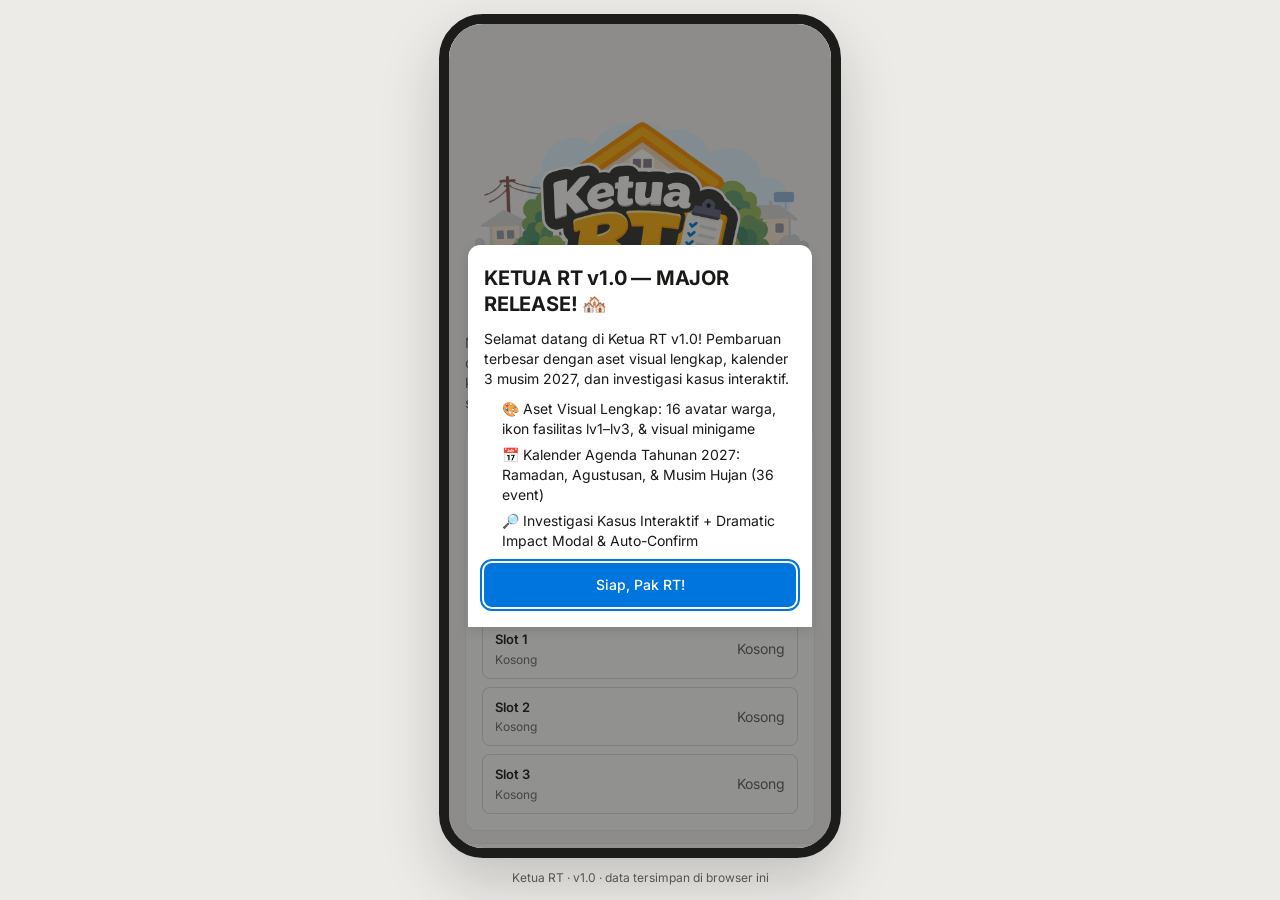
==== commit cff01da7: "chore(v1.0): add cache-busting query string on app.css and ui.js" ====
--- a/index.html
+++ b/index.html
@@ -27,7 +27,7 @@
 <link rel="preload" href="assets/fonts/inter-400.woff2" as="font" type="font/woff2" crossorigin>
 <link rel="preload" href="assets/fonts/inter-600.woff2" as="font" type="font/woff2" crossorigin>
 <link rel="preload" href="assets/fonts/inter-700.woff2" as="font" type="font/woff2" crossorigin>
-<link rel="stylesheet" href="css/app.css">
+<link rel="stylesheet" href="css/app.css?v=1.0.2">
 </head>
 
 <body>
@@ -48,6 +48,6 @@
 <script defer src="data/stories.js"></script>
 <script defer src="js/engine.js"></script>
 <script defer src="js/save.js"></script>
-<script defer src="js/ui.js"></script>
+<script defer src="js/ui.js?v=1.0.2"></script>
 </body>
 </html>
--- a/css/app.css
+++ b/css/app.css
@@ -1,9 +1,9 @@
-@font-face{font-family:'Inter';font-style:normal;font-weight:400;font-display:swap;src:url(assets/fonts/inter-400.woff2) format('woff2');}
-@font-face{font-family:'Inter';font-style:normal;font-weight:500;font-display:swap;src:url(assets/fonts/inter-500.woff2) format('woff2');}
-@font-face{font-family:'Inter';font-style:normal;font-weight:600;font-display:swap;src:url(assets/fonts/inter-600.woff2) format('woff2');}
-@font-face{font-family:'Inter';font-style:normal;font-weight:700;font-display:swap;src:url(assets/fonts/inter-700.woff2) format('woff2');}
+@font-face{font-family:'Inter';font-style:normal;font-weight:400;font-display:swap;src:url(../assets/fonts/inter-400.woff2) format('woff2');}
+@font-face{font-family:'Inter';font-style:normal;font-weight:500;font-display:swap;src:url(../assets/fonts/inter-500.woff2) format('woff2');}
+@font-face{font-family:'Inter';font-style:normal;font-weight:600;font-display:swap;src:url(../assets/fonts/inter-600.woff2) format('woff2');}
+@font-face{font-family:'Inter';font-style:normal;font-weight:700;font-display:swap;src:url(../assets/fonts/inter-700.woff2) format('woff2');}
 
-:root{--notion-blue: #0075de;--notion-blue-deep: #005bb0;--sky-tint: #e6f3fe;--paper: #f6f5f4;--white: #ffffff;--ink: #191918;--graphite: #615d59;--stone: #6f6a65;--ash: #8b8580;--marigold: #ffb110;--coral: #f64932;--saffron: #e89d01;--vermillion: #e32d14;--mocha: #b18164;--signal-blue: #097fe8;--sky-wash: #62aef0;--midnight: #02093a;--peach: #f6d5b8;--color-bg-canvas: var(--paper);--color-bg-surface: var(--white);--color-bg-sunken: #efeeec;--color-bg-hover: #f1f0ee;--color-text: var(--ink);--color-text-secondary: var(--graphite);--color-text-muted: var(--stone);--color-text-on-accent: var(--white);--color-border-subtle: rgba(0, 0, 0, .08);--color-border: rgba(0, 0, 0, .14);--color-border-strong: var(--ash);--color-accent-solid: var(--notion-blue);--color-accent-text: var(--notion-blue-deep);--color-accent-subtle: var(--sky-tint);--color-focus-ring: var(--notion-blue);--color-success-text: #1e7343;--color-success-subtle: #e3f2e8;--color-success-solid: #2f8f57;--color-warning-text: #8a5200;--color-warning-subtle: #fcefd6;--color-danger-text: #b42318;--color-danger-subtle: #fde7e3;--color-danger-solid: #c8321f;--color-neutral-text: #3b3a38;--color-neutral-subtle: #ecebe9;--color-rumor-text: #6b3fa0;--color-rumor-subtle: #f1e9fb;--color-highlight: var(--peach);--color-attention: var(--marigold);--color-island: var(--midnight);--color-island-text: #ffffff;--color-island-muted: #c9cbe0;--app-wangsaf: var(--signal-blue);--app-warga: var(--coral);--app-urusan: var(--midnight);--app-keuangan: var(--mocha);--app-fasilitas: var(--sky-wash);--app-kalender: var(--vermillion);--app-riwayat: var(--graphite);--app-pengaturan: var(--graphite);--radius-small: 4px;--radius-buttons: 8px;--radius-cards: 12px;--radius-pills: 9999px;--space-4: 4px;--space-8: 8px;--space-12: 12px;--space-16: 16px;--space-20: 20px;--space-24: 24px;--elev-nav: 0 .7px 1.5px rgba(0,0,0,.015), 0 3px 9px rgba(0,0,0,.03);--elev-sheet: 0 4px 12px rgba(0, 0, 0, .1);--font: "Inter", ui-sans-serif, system-ui, -apple-system, "Segoe UI", Roboto, sans-serif;--text-caption: .75rem;--leading-caption: 1.33;--text-body-sm: .875rem;--leading-body-sm: 1.43;--text-body: 1rem;--leading-body: 1.5;--text-subheading: 1.25rem;--leading-subheading: 1.3;--text-heading-sm: 1.375rem;--leading-heading-sm: 1.27;--text-heading: 2.25rem;--leading-heading: 1.1;--motion-fast: .15s;--motion: .2s;color-scheme:light}:root[data-size=large]{font-size:112.5%}*,*:before,*:after{box-sizing:border-box}html{-webkit-font-smoothing:antialiased;-moz-osx-font-smoothing:grayscale}html,body{margin:0;height:100%}body{font:400 var(--text-body-sm)/var(--leading-body-sm) var(--font);color:var(--color-text);background:#ecebe8;font-feature-settings:"lnum"}button,input,select,textarea{font:inherit;color:inherit}button{cursor:pointer;background:none;border:0;padding:0;-webkit-tap-highlight-color:transparent}button:disabled{cursor:not-allowed}h1,h2,h3,p,ul,dl{margin:0;padding:0}ul{list-style:none}:focus-visible{outline:2px solid var(--color-focus-ring);outline-offset:2px}[tabindex="-1"]:focus{outline:none}.sr-only{position:absolute;width:1px;height:1px;padding:0;margin:-1px;overflow:hidden;clip:rect(0 0 0 0);clip-path:inset(50%);white-space:nowrap;border:0}.muted{color:var(--color-text-secondary)}.sm{font-size:var(--text-body-sm);line-height:var(--leading-body-sm)}.xs{font-size:var(--text-caption);line-height:var(--leading-caption);letter-spacing:.01em}.num,.tnum{font-variant-numeric:tabular-nums}b,strong{font-weight:600}.stage{min-height:100dvh;display:grid;place-items:center;padding:12px 16px;gap:8px}.phone{position:relative;width:402px;height:min(844px,calc(100dvh - 56px));min-height:0;background:var(--color-bg-canvas);border-radius:44px;border:10px solid #1c1c1b;box-shadow:0 24px 60px #0000002e;overflow:hidden;display:flex;flex-direction:column}.caption{font-size:var(--text-caption);color:var(--color-text-secondary);text-align:center;max-width:402px}@media (max-height: 700px) and (min-width: 521px){.phone{border-width:8px;border-radius:36px}}@media (max-width: 520px){.stage{padding:0;display:block}.phone{width:100%;height:100vh;height:100dvh;min-height:0;border:0;border-radius:0;box-shadow:none;padding-top:env(safe-area-inset-top)}.caption{display:none}}.sb{flex:none;min-height:36px;padding:0 16px;white-space:nowrap;gap:8px;display:flex;align-items:center;justify-content:space-between;font-size:var(--text-caption);font-weight:600;color:var(--color-text);background:var(--color-bg-canvas);position:relative;z-index:3;font-variant-numeric:tabular-nums}.sb__right{display:flex;align-items:center;gap:8px;flex:none}.sb__date-short{display:none}@media (max-width: 360px){.sb__date-full{display:none}.sb__date-short{display:inline}}.agenda{display:inline-flex;align-items:center;padding:2px 8px;border-radius:var(--radius-pills);background:var(--color-bg-surface);border:1px solid var(--color-border-subtle)}.agenda.low{background:var(--color-warning-subtle);color:var(--color-warning-text);border-color:transparent}.agenda.zero{background:var(--color-danger-subtle);color:var(--color-danger-text);border-color:transparent}.batt{display:inline-flex;align-items:center;gap:4px}.batt__body{width:22px;height:11px;border:1.5px solid currentColor;border-radius:3px;padding:1px;position:relative}.batt__body:after{content:"";position:absolute;right:-4px;top:3px;width:2px;height:4px;background:currentColor;border-radius:0 1px 1px 0}.batt__fill{height:100%;border-radius:1px;background:var(--color-success-solid)}.batt.low .batt__fill{background:var(--color-danger-solid)}.screen{flex:1;overflow-y:auto;overflow-x:hidden;overscroll-behavior:contain;position:relative;scroll-padding-block:64px 96px}.enter{animation:fade-in var(--motion-fast) ease-out both}@keyframes fade-in{0%{opacity:0}}.appbar{position:sticky;top:0;z-index:2;background:var(--color-bg-canvas);padding:8px 16px;display:flex;align-items:center;gap:8px;min-height:56px}.appbar h1{font-size:var(--text-heading-sm);line-height:var(--leading-heading-sm);letter-spacing:-.011em;font-weight:700;flex:1;min-width:0}.appbar--detail h1{font-size:var(--text-body);line-height:var(--leading-body);letter-spacing:0;font-weight:600;white-space:nowrap;overflow:hidden;text-overflow:ellipsis}.appbar__sub{font-size:var(--text-caption);color:var(--color-text-secondary)}.iconbtn{width:40px;height:40px;border-radius:var(--radius-buttons);display:grid;place-items:center;color:var(--color-text);flex:none;transition:background-color var(--motion-fast) ease-out}.iconbtn.on{color:var(--color-accent-text);background:var(--color-accent-subtle)}.body{padding:4px 16px 24px;display:flex;flex-direction:column;gap:12px}.ico{width:22px;height:22px;fill:none;stroke:currentColor;stroke-width:2;stroke-linecap:round;stroke-linejoin:round;flex:none}.ico--sm{width:16px;height:16px}.bnav{flex:none;display:flex;justify-content:center;align-items:center;gap:40px;padding:2px 0 calc(2px + env(safe-area-inset-bottom));background:var(--color-bg-surface);border-top:1px solid var(--color-border-subtle);z-index:3}.snav__i{width:48px;height:40px;display:grid;place-items:center;border-radius:var(--radius-pills);color:var(--color-text-secondary);transition:background-color var(--motion-fast) ease-out,color var(--motion-fast) ease-out}.snav__i .ico{width:18px;height:18px;stroke-width:2.2}.snav__i[data-a=sys-back] .ico{fill:currentColor;stroke-width:1.5}.snav__i[aria-current=page],.snav__i[aria-pressed=true]{color:var(--color-text)}.snav__i[aria-pressed=true]{background:var(--color-bg-sunken)}.snav__i:disabled{opacity:.35}.badge{position:absolute;top:-5px;right:4px;min-width:18px;height:18px;padding:0 5px;border-radius:var(--radius-pills);background:var(--color-danger-solid);color:#fff;font-size:var(--text-caption);line-height:18px;font-weight:700;text-align:center;font-variant-numeric:tabular-nums}.card{background:var(--color-bg-surface);border:1px solid var(--color-border-subtle);border-radius:var(--radius-cards);padding:16px}.card--flat{background:transparent}.sec-title{font-size:var(--text-body);font-weight:600;display:flex;align-items:center;justify-content:space-between;gap:8px;margin-bottom:8px}.label{font-size:var(--text-caption);line-height:var(--leading-caption);font-weight:600;letter-spacing:.05em;text-transform:uppercase;color:var(--color-text-secondary)}.btn{display:inline-flex;align-items:center;justify-content:center;gap:6px;min-height:44px;padding:8px 16px;border-radius:var(--radius-buttons);font-weight:500;border:1px solid transparent;transition-property:background-color,border-color,scale;transition-duration:var(--motion-fast);transition-timing-function:ease-out}.btn:not(:disabled):active{scale:.96}.btn:disabled{opacity:.45}.btn--primary{background:var(--color-accent-solid);color:var(--color-text-on-accent)}.btn--outline{background:var(--color-bg-surface);border-color:var(--color-border);color:var(--color-text)}.btn--ghost{color:var(--color-accent-text)}.btn--soft{background:var(--color-accent-subtle);color:var(--color-accent-text)}.btn--danger{background:var(--color-danger-solid);color:#fff}.btn--sm{min-height:36px;padding:6px 12px;font-size:var(--text-body-sm)}.btn--block{width:100%}.link{color:var(--color-accent-text);font-weight:500;font-size:var(--text-body-sm);display:inline-flex;align-items:center;gap:4px;min-height:28px;text-underline-offset:3px}.chip{display:inline-flex;align-items:center;gap:4px;padding:2px 10px;border-radius:var(--radius-pills);font-size:var(--text-caption);line-height:1.5;font-weight:600;background:var(--color-neutral-subtle);color:var(--color-neutral-text);white-space:nowrap}.chip--good{background:var(--color-success-subtle);color:var(--color-success-text)}.chip--ok,.chip--info,.chip--muted,.chip--primary{background:var(--color-neutral-subtle);color:var(--color-neutral-text)}.chip--warn{background:var(--color-warning-subtle);color:var(--color-warning-text)}.chip--bad{background:var(--color-danger-subtle);color:var(--color-danger-text)}.chip--rumor{background:var(--color-rumor-subtle);color:var(--color-rumor-text)}.chips{display:flex;flex-wrap:wrap;gap:6px}.bar{height:6px;border-radius:var(--radius-pills);background:var(--color-bg-sunken);overflow:hidden}.bar>span{display:block;height:100%;border-radius:inherit;background:var(--color-text)}.bar--good>span{background:var(--color-success-solid)}.bar--ok>span{background:var(--color-text-secondary)}.bar--warn>span{background:var(--saffron)}.bar--bad>span{background:var(--color-danger-solid)}.av{--c: var(--color-text-secondary);width:40px;height:40px;border-radius:50%;display:grid;place-items:center;flex:none;font-size:20px;background:var(--color-bg-surface);border:2px solid var(--c);overflow:hidden}.av__img{width:100%;height:100%;object-fit:cover;display:block;border-radius:50%}.fac-img{width:38px;height:38px;object-fit:contain;display:block}.mg-ico-img{width:28px;height:28px;object-fit:contain;vertical-align:middle}.av--sm{width:28px;height:28px;font-size:14px}.av--lg{width:72px;height:72px;font-size:36px;border-width:3px}.av--me{background:var(--color-text);color:#fff;font-size:var(--text-caption);font-weight:700;border-color:var(--color-text)}.avs{display:flex}.avs .av{margin-left:-8px}.avs .av:first-child{margin-left:0}.row{display:flex;align-items:center;gap:12px}.list>*+*{border-top:1px solid var(--color-border-subtle)}.li{display:flex;align-items:center;gap:12px;padding:12px 2px;width:100%;text-align:start;min-height:48px}.li__main{flex:1;min-width:0}.li__title{font-weight:500;display:block;white-space:nowrap;overflow:hidden;text-overflow:ellipsis}.li__sub{display:block;font-size:var(--text-caption);line-height:var(--leading-caption);color:var(--color-text-secondary);white-space:nowrap;overflow:hidden;text-overflow:ellipsis;margin-top:2px}.li__sub--wrap{white-space:normal;overflow:visible}.kv{display:grid;grid-template-columns:minmax(0,42%) minmax(0,1fr);gap:8px 12px}.kv dt{color:var(--color-text-secondary)}.kv dd{margin:0;font-weight:500}.unknown{color:var(--color-text-secondary);font-style:italic;font-weight:400}.empty{text-align:center;padding:24px 8px;color:var(--color-text-secondary)}.empty__ico{font-size:32px}.flash{animation:flash 1.2s ease-out}@keyframes flash{0%{background-color:var(--color-accent-subtle)}}.fb{background:var(--color-bg-canvas);border:1px solid var(--color-border-subtle);border-radius:var(--radius-buttons);padding:12px;display:flex;flex-direction:column;gap:6px}.fb--bad{background:var(--color-warning-subtle)}.reason{display:inline-flex;align-items:center;gap:4px;font-size:var(--text-caption);line-height:var(--leading-caption);color:var(--color-text-secondary);font-weight:500}.reason .ico{width:12px;height:12px}.home{padding:4px 16px 24px;display:flex;flex-direction:column;gap:12px}.home__date{padding:2px 2px 0;font-size:var(--text-body-sm);color:var(--color-text-secondary);font-weight:500;display:flex;justify-content:space-between}.widget{background:var(--color-bg-surface);border:1px solid var(--color-border-subtle);border-radius:var(--radius-cards);padding:16px;text-align:start;width:100%;display:flex;flex-direction:column;justify-content:flex-start}.widget__t{font-size:var(--text-caption);font-weight:600;color:var(--color-text-secondary);display:flex;align-items:center;gap:6px;justify-content:space-between;margin-bottom:8px}.attn{background:var(--color-attention);border-color:transparent}.attn .widget__t{color:#3d3020}.attn--calm{background:var(--color-bg-surface);border-color:var(--color-border-subtle)}.attn__title{font-size:var(--text-subheading);line-height:var(--leading-subheading);font-weight:700;letter-spacing:-.01em}.attn__text{color:#3d3020;margin-top:4px;display:-webkit-box;-webkit-line-clamp:2;-webkit-box-orient:vertical;overflow:hidden}.attn--calm .attn__text{color:var(--color-text-secondary)}.attn__foot{display:flex;align-items:center;justify-content:space-between;margin-top:12px;gap:8px;font-size:var(--text-caption)}.attn__foot .go{font-weight:600;display:inline-flex;align-items:center;gap:4px}.split{display:grid;grid-template-columns:repeat(2,minmax(0,1fr));gap:12px}.cond__label{font-size:var(--text-body);font-weight:700}.cond__label--good{color:var(--color-success-text)}.cond__label--warn{color:var(--color-warning-text)}.cond__label--bad{color:var(--color-danger-text)}.mini{display:grid;grid-template-columns:1fr auto;gap:2px 6px;font-size:var(--text-caption);margin-top:6px;align-items:center;font-variant-numeric:tabular-nums}.mini .bar{grid-column:1 / -1;height:4px;margin-bottom:4px}.mini b{font-weight:600}.act-list{display:flex;flex-direction:column;gap:8px;font-size:var(--text-caption);line-height:1.4}.act-list li{display:-webkit-box;-webkit-line-clamp:2;-webkit-box-orient:vertical;overflow:hidden}.act-list small{display:block;color:var(--color-text-secondary);font-size:var(--text-caption)}.apps{display:grid;grid-template-columns:repeat(4,minmax(0,1fr));gap:16px 6px;padding:8px 0}.app{display:flex;flex-direction:column;align-items:center;gap:6px;font-size:var(--text-caption);font-weight:500;color:var(--color-text);position:relative;transition:scale var(--motion-fast) ease-out}.app:active{scale:.96}.app__ic{width:56px;height:56px;border-radius:14px;display:grid;place-items:center;color:#fff;position:relative}.app__ic--dark{color:var(--color-text)}.app__ic .ico{width:26px;height:26px}.app__img{width:100%;height:100%;object-fit:cover;border-radius:inherit;display:block}.br-head{display:flex;justify-content:space-between;align-items:flex-start;gap:12px}.br-acct{text-align:right;font-size:var(--text-caption);color:var(--color-text-secondary)}.br-acct b{display:block;color:var(--color-text);font-size:var(--text-body-sm);font-variant-numeric:tabular-nums}.iur-ctrl{display:flex;align-items:center;justify-content:space-between;gap:10px;padding:10px 0 4px}.iur-step{display:flex;align-items:center;gap:8px}.iur-step .btn{min-width:34px;padding:4px 10px}.cat-row{width:100%;display:flex;justify-content:space-between;align-items:center;gap:8px;padding:10px 2px;background:none;border:0;border-bottom:1px solid var(--color-border-subtle);color:inherit;font:inherit;text-align:left;cursor:pointer}.cat-row:last-of-type{border-bottom:0}.cat-sub{padding:4px 0 8px 10px;border-left:2px solid var(--color-border-subtle);margin:2px 0 8px}.app__ic .badge{top:-6px;right:-6px}.weekbar{display:flex;gap:12px}.weekbar .btn{flex:1}.foot-note{text-align:center;font-size:var(--text-caption);color:var(--color-text-secondary);font-variant-numeric:tabular-nums}.ucard{display:block;width:100%;text-align:start;background:var(--color-bg-surface);border:1px solid var(--color-border-subtle);border-radius:var(--radius-cards);padding:14px 16px}.ucard--prio{border-inline-start:4px solid var(--saffron)}.ucard--crisis{border-inline-start:4px solid var(--color-danger-solid)}.ucard__top{display:flex;align-items:center;justify-content:space-between;gap:8px}.ucard__cat{font-size:var(--text-caption);font-weight:600;letter-spacing:.05em;text-transform:uppercase;color:var(--color-text-secondary)}.ucard__title{font-weight:600;font-size:var(--text-body);line-height:1.35;margin:4px 0}.ucard__dev{color:var(--color-text-secondary);display:-webkit-box;-webkit-line-clamp:2;-webkit-box-orient:vertical;overflow:hidden}.ucard__foot{display:flex;align-items:center;justify-content:space-between;margin-top:10px;gap:8px}.prog{display:flex;align-items:center;gap:8px;font-size:var(--text-caption);font-weight:600;margin-top:8px;font-variant-numeric:tabular-nums}.prog .bar{flex:1}.acc{background:var(--color-bg-surface);border:1px solid var(--color-border-subtle);border-radius:var(--radius-cards);overflow:hidden}.acc__h{width:100%;display:flex;align-items:center;justify-content:space-between;padding:14px 16px;font-weight:600;text-align:start;gap:8px;min-height:52px}.acc__h .ico{transition:rotate var(--motion-fast) ease-out;color:var(--color-text-secondary)}.acc.open .acc__h .ico{rotate:90deg}.acc__b{padding:0 16px 16px}.facts{display:flex;flex-direction:column;gap:6px;margin-top:8px}.facts li{padding-inline-start:14px;position:relative}.facts li:before{content:"";position:absolute;inset-inline-start:2px;top:.6em;width:5px;height:5px;border-radius:50%;background:var(--color-text-secondary)}.tl{display:flex;flex-direction:column;gap:12px}.tl li{display:grid;grid-template-columns:10px minmax(0,1fr);gap:10px}.tl li:before{content:"";width:8px;height:8px;border-radius:50%;background:var(--color-border);margin-top:6px}.tl li:first-child:before{background:var(--color-text)}.tl small{display:block;color:var(--color-text-secondary);font-size:var(--text-caption);margin-top:2px}.acts{display:flex;flex-direction:column;gap:8px}.action{width:100%;text-align:start;background:var(--color-bg-surface);border:1px solid var(--color-border);border-radius:var(--radius-buttons);padding:12px;display:flex;flex-direction:column;gap:4px;transition:background-color var(--motion-fast) ease-out}.action:not(:disabled):active{background:var(--color-bg-hover)}.action:disabled{background:var(--color-bg-canvas);border-color:var(--color-border-subtle)}.action:disabled .action__name{color:var(--color-text-secondary)}.action__name{font-weight:600;display:flex;justify-content:space-between;align-items:baseline;gap:8px}.action__kind{font-size:var(--text-caption);font-weight:500;color:var(--color-text-secondary);flex:none}.action__desc{color:var(--color-text-secondary)}.cost{display:flex;flex-wrap:wrap;gap:4px 12px;font-size:var(--text-caption);font-weight:600;color:var(--color-text);margin-top:2px;font-variant-numeric:tabular-nums}.cost .pos{color:var(--color-success-text)}.done-list{color:var(--color-text-secondary);display:flex;flex-direction:column;gap:4px;margin-top:12px}.outcome{border-radius:var(--radius-buttons);padding:12px;background:var(--color-success-subtle);color:var(--color-success-text)}.outcome--bad{background:var(--color-danger-subtle);color:var(--color-danger-text)}.hdr{display:flex;flex-direction:column;gap:6px}.hdr h2{font-size:var(--text-subheading);line-height:var(--leading-subheading);font-weight:700;letter-spacing:-.01em}.section-h{font-size:var(--text-body);font-weight:600;margin:8px 2px 0}.chat-li{display:flex;gap:12px;align-items:center;padding:10px 16px;width:100%;text-align:start}.chat-li__main{flex:1;min-width:0;border-bottom:1px solid var(--color-border-subtle);padding-bottom:10px}.chat-li__top{display:flex;justify-content:space-between;gap:8px;align-items:baseline}.chat-li__name{font-weight:600;white-space:nowrap;overflow:hidden;text-overflow:ellipsis}.chat-li__time{font-size:var(--text-caption);color:var(--color-text-secondary);flex:none;font-variant-numeric:tabular-nums}.chat-li__prev{display:flex;justify-content:space-between;gap:8px;color:var(--color-text-secondary);margin-top:2px}.chat-li__prev>span:first-child{white-space:nowrap;overflow:hidden;text-overflow:ellipsis}.cnt{min-width:22px;height:22px;border-radius:var(--radius-pills);padding:0 7px;background:var(--color-text);color:#fff;font-size:var(--text-caption);font-weight:700;line-height:22px;text-align:center;flex:none;font-variant-numeric:tabular-nums}.cnt--imp{background:var(--color-danger-solid)}.convo{padding:8px 12px 12px;display:flex;flex-direction:column;gap:6px;background:var(--color-bg-canvas);min-height:100%}.dsep{align-self:center;font-size:var(--text-caption);font-weight:600;color:var(--color-text-secondary);background:var(--color-bg-surface);border:1px solid var(--color-border-subtle);padding:2px 10px;border-radius:var(--radius-pills);margin:8px 0 4px}.msg{display:flex;gap:6px;align-items:flex-end;max-width:86%}.msg--me{align-self:flex-end;flex-direction:row-reverse}.bub{background:var(--color-bg-surface);border:1px solid var(--color-border-subtle);padding:8px 12px;border-radius:12px 12px 12px 4px;font-size:var(--text-body);line-height:1.45}.msg--me .bub{background:var(--color-accent-subtle);border-color:transparent;border-radius:12px 12px 4px}.bub__from{display:block;font-size:var(--text-caption);font-weight:600;margin-bottom:2px;color:var(--color-text-secondary)}.bub__t{display:block;text-align:end;font-size:var(--text-caption);color:var(--color-text-secondary);margin-top:2px}.bub--imp{border-inline-start:3px solid var(--color-danger-solid)}.bub__imp{display:block;font-size:var(--text-caption);font-weight:600;color:var(--color-danger-text);margin-top:4px}.archive-btn{align-self:center;margin:4px 0;flex-wrap:wrap}.reply{position:sticky;bottom:0;background:var(--color-bg-surface);border-top:1px solid var(--color-border-subtle);padding:12px;display:flex;flex-direction:column;gap:8px}.reply .btn{justify-content:flex-start;text-align:start}.reply+.reply--stack{position:static;border-top:0;padding-top:0}.big-money{font-size:2rem;font-weight:700;letter-spacing:-.02em;line-height:1.2;font-variant-numeric:tabular-nums}.flow{display:grid;grid-template-columns:repeat(2,minmax(0,1fr));gap:8px;margin-top:12px}.flow div{background:var(--color-bg-canvas);border-radius:var(--radius-buttons);padding:8px 10px;font-size:var(--text-caption);font-variant-numeric:tabular-nums}.flow b{display:block;font-size:var(--text-body-sm);font-weight:600}.pos{color:var(--color-success-text)}.neg{color:var(--color-danger-text)}.trend{display:flex;gap:4px;margin-top:8px;flex-wrap:wrap}.trend i{width:16px;height:16px;border-radius:var(--radius-small);background:var(--color-bg-sunken);display:grid;place-items:center;font-style:normal;font-size:10px;color:#fff;font-weight:700}.trend i.y{background:var(--color-success-solid)}.trend i.n{background:var(--color-danger-solid)}.trend i.now{outline:2px solid var(--color-text);outline-offset:1px}.seg{display:flex;gap:6px;overflow-x:auto;padding-bottom:2px;scrollbar-width:none}.seg button{padding:6px 12px;min-height:36px;border-radius:var(--radius-pills);background:var(--color-bg-surface);border:1px solid var(--color-border);font-size:var(--text-body-sm);font-weight:500;white-space:nowrap}.seg button[aria-pressed=true]{background:var(--color-text);color:#fff;border-color:var(--color-text)}.fac-ic{width:44px;height:44px;border-radius:var(--radius-buttons);display:grid;place-items:center;font-size:22px;background:var(--color-bg-canvas);flex:none}.weeks{display:grid;grid-template-columns:repeat(5,minmax(0,1fr));gap:6px}.wk{border-radius:var(--radius-buttons);background:var(--color-bg-canvas);padding:8px 4px;text-align:center;font-size:var(--text-caption);font-variant-numeric:tabular-nums;color:var(--color-text-secondary)}.wk b{display:block;font-size:var(--text-body-sm);color:var(--color-text)}.wk.now{background:var(--color-text);color:#fff}.wk.now b{color:#fff}.wk.past{background:transparent;border:1px dashed var(--color-border)}.yearbar{display:grid;grid-template-columns:repeat(52,1fr);gap:1px;margin-top:8px}.yearbar i{height:8px;background:var(--color-bg-sunken);border-radius:1px}.yearbar i.p{background:var(--color-text)}.yearbar i.n{background:var(--color-attention)}.menu-prof{display:flex;gap:12px;align-items:center}.toggle{width:44px;height:26px;border-radius:var(--radius-pills);background:var(--color-border-strong);position:relative;flex:none}.toggle:after{content:"";position:absolute;top:3px;left:3px;width:20px;height:20px;border-radius:50%;background:#fff}.full{padding:20px 16px 24px;display:flex;flex-direction:column;gap:12px}.island{background:var(--color-island);color:var(--color-island-text);border-radius:var(--radius-cards);padding:20px}.island .label,.island .muted{color:var(--color-island-muted)}.island .pos{color:#8ee0ad}.island .neg{color:#ffb4a8}.tiles{display:grid;grid-template-columns:repeat(3,minmax(0,1fr));gap:8px;margin-top:12px}.tile{background:#ffffff14;border-radius:var(--radius-buttons);padding:8px 10px;font-size:var(--text-caption);font-variant-numeric:tabular-nums}.tile b{display:block;font-size:var(--text-body);font-weight:700}.start-art{border-radius:var(--radius-cards);overflow:hidden;border:1px solid var(--color-border-subtle);background:var(--color-bg-surface)}.start-art svg{display:block;width:100%;height:auto}.title-xl{font-size:var(--text-heading);font-weight:700;letter-spacing:-.03em;line-height:var(--leading-heading);text-wrap:balance}.hl{background:var(--color-highlight);border-radius:var(--radius-pills);padding:0 .35em;box-decoration-break:clone;-webkit-box-decoration-break:clone}.input{width:100%;font-size:1rem;padding:10px 12px;min-height:44px;border-radius:var(--radius-buttons);border:1px solid var(--color-border-strong);background:var(--color-bg-surface)}.input:focus-visible{outline:2px solid var(--color-focus-ring);outline-offset:1px}.ring{width:130px;height:130px;display:block;margin:0 auto}.alert-inline{background:var(--color-danger-subtle);color:var(--color-danger-text);border-radius:var(--radius-buttons);padding:12px;display:flex;flex-direction:column;gap:4px}.alert-inline--warn{background:var(--color-warning-subtle);color:var(--color-warning-text);border:1px solid rgba(138,82,0,.18)}.alert-inline--info{background:var(--color-neutral-subtle);color:var(--color-text-secondary);font-size:12px;line-height:1.45}.slot-list{display:flex;flex-direction:column;gap:8px}.slot-row{display:flex;align-items:center;justify-content:space-between;gap:8px;padding:10px 12px;border:1px solid var(--color-border);border-radius:var(--radius-buttons);background:var(--color-bg-surface)}.slot-row.is-active{border-color:var(--color-accent-solid);background:var(--color-accent-subtle)}.slot-row__meta{min-width:0;flex:1;display:flex;flex-direction:column;gap:2px}.slot-row__title{font-size:13px;font-weight:600;display:flex;align-items:center;gap:6px}.slot-row__sub{font-size:12px;color:var(--color-text-muted);white-space:nowrap;overflow:hidden;text-overflow:ellipsis}.slot-row__acts{display:flex;align-items:center;gap:6px;flex-shrink:0;flex-wrap:wrap;justify-content:flex-end}.slot-tag{font-size:10px;font-weight:600;padding:1px 6px;border-radius:999px;background:var(--color-accent-solid);color:var(--color-text-on-accent)}.btn--xs{padding:5px 9px;font-size:12px;min-height:unset}.tut-modal{text-align:center}.tut-hero{margin-bottom:12px;display:flex;justify-content:center;pointer-events:none;user-select:none}.tut-card-prev{width:100%;max-width:270px;text-align:left;margin:0}.tut-logo{width:170px;height:auto;border-radius:10px;display:block}.tut-mini{background:var(--color-bg-sunken);border:1px solid var(--color-border);border-radius:12px;padding:12px 14px;width:100%;max-width:270px;box-shadow:0 6px 16px rgba(0,0,0,.07);display:flex;flex-direction:column;gap:8px;align-items:center}.tut-mini__row{display:flex;gap:6px;flex-wrap:wrap;justify-content:center}.tut-pill{background:var(--color-bg-surface);border:1px solid var(--color-border);border-radius:999px;padding:3px 9px;font-size:11px;font-weight:600;color:var(--color-text)}.tut-pill--acc{background:var(--color-accent-subtle);color:var(--color-accent-text);border-color:rgba(0,117,222,.25)}.tut-copy{font-size:13px;line-height:1.55;color:var(--color-text-secondary);margin:6px 0 12px}.tut-dots{display:flex;justify-content:center;gap:6px;margin-bottom:4px}.tut-dots span{width:7px;height:7px;border-radius:999px;background:var(--color-border-strong);opacity:.4;transition:all .2s}.tut-dots span.is-on{width:18px;background:var(--color-accent-solid);opacity:1}@keyframes rt-pulse{0%,100%{box-shadow:0 0 0 0 rgba(0,117,222,.5)}50%{box-shadow:0 0 0 8px rgba(0,117,222,0)}}.app__ic.is-pulse{animation:rt-pulse 1.5s infinite}.sheet--center .sheet__grab{display:none}.msg--typing{align-items:center;padding:2px 0}.chat-typing-in{font-size:12px;font-style:italic;color:var(--color-text-muted);padding:4px 2px}@keyframes tdot{0%,80%,100%{opacity:.2}40%{opacity:1}}.tdots span{animation:tdot 1.35s infinite}.tdots span:nth-child(2){animation-delay:.27s}.tdots span:nth-child(3){animation-delay:.54s}@keyframes msg-pop{from{opacity:0;transform:translateY(6px) scale(.97)}to{opacity:1;transform:none}}.msg--pop{animation:msg-pop .30s ease-out}.xshort{display:flex;flex-wrap:wrap;gap:6px;margin-top:8px}.xshort--chat{padding:6px 12px 0}.xshort__b{display:inline-flex;align-items:center;gap:4px;font-size:11px;font-weight:600;padding:4px 9px;border-radius:999px;border:1px solid var(--color-border);background:var(--color-bg-surface);color:var(--color-accent-text);cursor:pointer}.btn--nudge{border-color:var(--saffron)!important;background:var(--color-warning-subtle)!important;color:var(--color-warning-text)!important}.nudge-dot{width:7px;height:7px;border-radius:999px;background:var(--saffron);display:inline-block;margin-left:2px}.mg-card{display:flex;align-items:center;gap:12px;padding:12px;border:1px solid var(--color-border);border-radius:var(--radius-cards);background:var(--color-bg-surface)}.mg-card__ic{width:52px;height:52px;border-radius:12px;flex-shrink:0;object-fit:cover;display:block}.mg-card__main{min-width:0;flex:1;display:flex;flex-direction:column;gap:2px}.mg-card__title{font-size:14px;font-weight:700}.mg-card__desc{font-size:12px;color:var(--color-text-secondary);line-height:1.4}.overlay{position:absolute;inset:0;z-index:10;display:flex;align-items:flex-end}.overlay:has(.sheet--center){align-items:center;padding:16px}.sheet--center{border-radius:var(--radius-cards);max-width:344px;margin:0 auto;background:#fff;background:var(--color-bg-surface,#fff);animation-name:sheet-pop!important}.tstrip{display:flex;align-items:center;justify-content:space-between;gap:8px;padding:7px 10px;border-radius:var(--radius-buttons);background:#fff7e6;border:1px solid #f0dfb8;font-size:var(--text-caption);line-height:1.3}.tstrip a{color:#7c4d00;font-weight:600;text-decoration:none;flex:1}.tstrip__x{background:none;border:0;color:var(--color-text-secondary);font-size:16px;line-height:1;padding:2px 4px;cursor:pointer}.fb-cats{display:flex;gap:6px;flex-wrap:wrap}.fb-txt{width:100%;min-height:92px;padding:10px 12px;border:1px solid var(--color-border);border-radius:var(--radius-buttons);font:inherit;resize:vertical}.fb-cnt{text-align:right;font-size:var(--text-caption);color:var(--color-text-secondary)}.overlay[hidden]{display:none}.overlay__bg{position:absolute;inset:0;z-index:0;background:rgba(25,25,24,.48);animation:fade-in var(--motion) ease-out both}.sheet{position:relative;z-index:1;isolation:isolate;width:100%;max-height:92%;overflow-y:auto;overscroll-behavior:contain;scroll-padding-bottom:24px;background:#fff;background:var(--color-bg-surface,#fff);border-radius:var(--radius-cards) var(--radius-cards) 0 0;box-shadow:var(--elev-sheet);padding:20px 16px calc(20px + env(safe-area-inset-bottom));animation:sheet-up var(--motion) ease-out both;display:flex;flex-direction:column;gap:12px}@keyframes sheet-up{0%{translate:0 24px}}@keyframes sheet-pop{0%{transform:scale(.96)}}.sheet h2{font-size:var(--text-subheading);line-height:var(--leading-subheading);font-weight:700;letter-spacing:-.01em}.sheet__grab{width:40px;height:4px;border-radius:2px;background:var(--color-border);align-self:center;margin-top:-8px}.sheet__actions{display:flex;flex-direction:column;gap:8px}.mg-q{font-size:var(--text-subheading);line-height:1.35;font-weight:600}.mg-opts{display:flex;flex-direction:column;gap:8px}.mg-opt{text-align:start;padding:12px 14px;min-height:48px;border-radius:var(--radius-buttons);border:1px solid var(--color-border);font-weight:500;transition-property:background-color,scale;transition-duration:var(--motion-fast);transition-timing-function:ease-out}.mg-opt:not(:disabled):active{scale:.96}.mg-opt.ok{border-color:var(--color-success-solid);background:var(--color-success-subtle)}.mg-opt.ok:after{content:" ✓ benar";color:var(--color-success-text);font-weight:600}.mg-opt.no{border-color:var(--color-danger-solid);background:var(--color-danger-subtle)}.mg-opt.no:after{content:" ✗ salah";color:var(--color-danger-text);font-weight:600}.mg-top{display:flex;justify-content:space-between;align-items:center;font-size:var(--text-caption);font-weight:600;color:var(--color-text-secondary);font-variant-numeric:tabular-nums}.memo{background:var(--color-bg-canvas);border-radius:var(--radius-buttons);padding:12px;display:flex;flex-direction:column;gap:6px;font-weight:500}.toasts{position:absolute;left:12px;right:12px;bottom:76px;z-index:12;display:flex;flex-direction:column;gap:6px;pointer-events:none}.toast{background:var(--color-text);color:#fff;padding:10px 14px;border-radius:var(--radius-buttons);font-size:var(--text-body-sm);box-shadow:var(--elev-sheet);animation:fade-in var(--motion) ease-out both;display:flex;align-items:center;gap:12px;pointer-events:auto}.toast--error{background:var(--color-danger-solid)}.toast span{flex:1}.toast button{font-weight:600;text-decoration:underline;text-underline-offset:3px;min-height:32px;padding:0 4px}.tabcard{padding:0;overflow:hidden}.tabs{display:grid;grid-template-columns:repeat(3,minmax(0,1fr));border-bottom:1px solid var(--color-border-subtle)}.tabs button{padding:12px 4px;min-height:48px;font-size:var(--text-body-sm);font-weight:500;color:var(--color-text-secondary);border-bottom:2px solid transparent}.tabs button[aria-pressed=true]{color:var(--color-text);font-weight:600;border-bottom-color:var(--color-text)}.tabbody{padding:16px;display:flex;flex-direction:column;gap:8px}.dims{display:grid;grid-template-columns:repeat(3,minmax(0,1fr));gap:10px;margin-top:10px}.dimc{display:grid;grid-template-columns:1fr auto;gap:4px;font-size:var(--text-caption);line-height:1.3;color:var(--color-text-secondary);align-items:end;font-variant-numeric:tabular-nums}.dimc b{color:var(--color-text);font-weight:600}.dimc .bar{grid-column:1 / -1;height:4px}.people{display:flex;flex-wrap:wrap;gap:8px;margin-top:4px}.person{display:flex;align-items:center;gap:6px;padding:4px 12px 4px 4px;min-height:36px;border-radius:var(--radius-pills);background:var(--color-bg-canvas);font-size:var(--text-body-sm);font-weight:500}.align{display:flex;flex-direction:column;gap:6px;margin-top:4px}.align>div{display:flex;align-items:center;gap:10px}.align .chip{min-width:90px;justify-content:center}.ev-grid,.ins-grid{display:grid;grid-template-columns:repeat(2,minmax(0,1fr));gap:8px}.ev{text-align:start;border-radius:var(--radius-buttons);padding:10px;background:var(--color-bg-surface);border:1px solid var(--color-border);display:flex;flex-direction:column;gap:4px;min-height:96px}.ev__st{align-self:flex-start;display:inline-flex;align-items:center;gap:4px;padding:2px 8px;border-radius:var(--radius-pills);font-weight:700;font-size:var(--text-caption);line-height:1.5;text-transform:uppercase;letter-spacing:.02em;white-space:nowrap;background:var(--color-neutral-subtle);color:var(--color-neutral-text)}.ev__st>span[aria-hidden]{font-size:1.05em}.ev__st--good{background:var(--color-success-subtle);color:var(--color-success-text)}.ev__st--warn{background:var(--color-warning-subtle);color:var(--color-warning-text)}.ev__st--rumor{background:var(--color-rumor-subtle);color:var(--color-rumor-text)}.ev__st--bad{background:var(--color-danger-subtle);color:var(--color-danger-text)}.ev__st--muted{background:var(--color-neutral-subtle);color:var(--color-text-secondary)}.ev__t{font-size:var(--text-body-sm);font-weight:600;line-height:1.35}.ev__q{font-size:var(--text-caption);line-height:1.35;color:var(--color-text-secondary);margin-top:auto}.ev--rumor{border-style:dashed}.ev--lock{background:var(--color-bg-canvas);border-style:dashed;border-color:var(--color-border)}.ev--lock .ev__t{color:var(--color-text-secondary);font-weight:500}.ins{text-align:start;border-radius:var(--radius-buttons);padding:10px;background:var(--color-bg-canvas);border:1px solid var(--color-border-subtle);display:flex;flex-direction:column;gap:2px;min-height:60px}.ins__g{font-size:var(--text-caption);font-weight:600;text-transform:uppercase;letter-spacing:.05em;color:var(--color-text-secondary)}.ins__v{font-size:var(--text-body-sm);font-weight:600;line-height:1.35}.ins--unv{background:var(--color-warning-subtle);border-color:transparent}.ins--unv .ins__g{color:var(--color-warning-text)}.ins--lock{background:transparent;border:1px dashed var(--color-border)}.ins__q{font-size:var(--text-subheading);font-weight:700;color:var(--color-text-secondary)}.icard{align-self:center;max-width:92%;display:flex;gap:8px;align-items:flex-start;background:var(--color-bg-surface);border:1px dashed var(--color-border);border-radius:var(--radius-buttons);padding:8px 12px;font-size:var(--text-body-sm);margin:4px 0}.icard__i{font-size:1.1em;line-height:1.3}.icard small{display:block;color:var(--color-text-secondary);font-size:var(--text-caption)}.ix{display:grid;grid-template-columns:repeat(3,minmax(0,1fr));gap:6px}.ix__b{text-align:start;border:1px solid var(--color-border);border-radius:var(--radius-buttons);padding:8px;display:flex;flex-direction:column;gap:4px;font-size:var(--text-body-sm);line-height:1.3;transition:background-color var(--motion-fast) ease-out}.ix__b:not(:disabled):active{background:var(--color-bg-hover)}.ix__b:disabled{background:var(--color-bg-canvas);border-color:var(--color-border-subtle);color:var(--color-text-secondary)}.struck{text-decoration:line-through;color:var(--color-text-secondary)}.attn .muted,.attn .xs{color:#3d3020}.badge--dot{min-width:12px;width:12px;height:12px;padding:0;top:-3px;right:-3px;background:var(--color-text-secondary);border:2px solid var(--color-bg-canvas)}.dot-new{display:inline-block;width:8px;height:8px;border-radius:50%;background:var(--color-accent-solid);margin-inline-end:6px;vertical-align:1px}.wx{display:inline-flex;align-items:center;gap:4px;min-height:32px;margin:-6px -8px;padding:4px 8px;border-radius:var(--radius-pills);color:var(--color-text-secondary);font-weight:500}.wx .ico{width:14px;height:14px}.home__date{align-items:center}.widget__t{display:flex;justify-content:space-between;align-items:center;gap:8px}.mini--2{display:grid;grid-template-columns:1fr 1fr;gap:6px 20px;margin-top:10px}.mini__i{display:grid;grid-template-columns:1fr auto;gap:2px 6px;align-items:center}.mini__i .bar{grid-column:1 / -1;height:4px}.cnt-sm{display:inline-grid;place-items:center;min-width:20px;height:20px;padding:0 6px;margin-inline-start:2px;border-radius:var(--radius-pills);background:var(--color-bg-sunken);color:var(--color-text);font-size:var(--text-caption);font-weight:700;font-variant-numeric:tabular-nums}.btn:disabled .cnt-sm{background:transparent}.btn--confirm{background:var(--color-danger-solid);color:#fff}.weekbar .btn{white-space:nowrap}.recents-wrap{display:flex;flex-direction:column;gap:10px;padding:16px 0 12px;min-height:100%}.recents__title{font-size:var(--text-subheading);font-weight:700;padding:0 20px}.recents__hint{padding:0 20px;font-size:var(--text-body-sm);color:var(--color-text-secondary)}.recents{display:flex;gap:16px;overflow-x:auto;scroll-snap-type:x mandatory;padding:8px 0;scrollbar-width:none}.rcard:first-child{margin-inline-start:20%}.rcard:last-child{margin-inline-end:20%}.recents::-webkit-scrollbar{display:none}.rcard{flex:none;width:60%;scroll-snap-align:center;display:flex;flex-direction:column;gap:8px;touch-action:pan-x;transition:transform var(--motion-fast) ease-out,opacity var(--motion-fast) ease-out}.rcard__h{display:flex;align-items:center;gap:8px;min-height:40px}.rcard__ic{width:24px;height:24px;border-radius:6px;display:grid;place-items:center;color:#fff;flex:none}.rcard__name{flex:1;min-width:0;font-weight:600;font-size:var(--text-body-sm)}.rcard__x{width:36px;height:36px}.rcard__shot{position:relative;aspect-ratio:9 / 16;border-radius:var(--radius-cards);overflow:hidden;background:var(--color-bg-canvas);border:1px solid var(--color-border);box-shadow:0 8px 24px #00000014}.rcard__inner{position:absolute;top:0;left:0;width:calc(100% / .6);height:calc(100% / .6);transform:scale(.6);transform-origin:0 0;pointer-events:none;overflow:hidden}.rcard__open{position:absolute;inset:0;width:100%;height:100%;border-radius:inherit}.recents__foot{display:flex;justify-content:center;margin-top:auto;padding-top:8px}.set-group{padding:2px 12px}.set-row{gap:12px}.set-ic{width:30px;height:30px;border-radius:8px;display:grid;place-items:center;color:#fff;flex:none}.set-val{color:var(--color-text-secondary);font-size:var(--text-body-sm);white-space:nowrap}.set-row--danger .li__title{color:var(--color-danger-text)}.ico--xs{width:14px;height:14px}.ico--bolt{fill:currentColor;stroke-width:1.2}.cst{display:inline-flex;align-items:center;gap:2px;font-variant-numeric:tabular-nums}.agenda,.batt{display:inline-flex;align-items:center;gap:3px}.appbar__sub .cst{vertical-align:-2px}.cmp{position:sticky;bottom:0;z-index:2;background:var(--color-bg-surface);border-top:1px solid var(--color-border-subtle)}.cmp__opts{max-height:46vh;overflow-y:auto;padding:6px 12px 4px;display:flex;flex-direction:column;border-bottom:1px solid var(--color-border-subtle)}.cmp__h{display:flex;align-items:center;gap:4px;font-size:var(--text-caption);font-weight:600;letter-spacing:.04em;text-transform:uppercase;color:var(--color-text-secondary);padding:8px 2px 4px}.cmp__back{width:28px;height:28px;display:grid;place-items:center;border-radius:var(--radius-pills);margin-inline-start:-6px}.cmp__o{display:flex;flex-direction:column;align-items:flex-start;gap:2px;width:100%;text-align:start;padding:8px 10px;min-height:44px;border-radius:var(--radius-buttons);font-size:var(--text-body-sm)}.cmp__o+.cmp__o{margin-top:2px}.cmp__o:not(:disabled):active,.cmp__o.is-sel{background:var(--color-accent-subtle)}.cmp__o:disabled{color:var(--color-text-secondary)}.cmp__t{font-weight:500;line-height:1.35}.cmp__m{font-size:var(--text-caption);color:var(--color-text-secondary);display:flex;gap:8px;align-items:center}.cmp__m .cost{display:inline-flex;gap:8px;font-size:var(--text-caption)}.cmp__m .reason{font-size:var(--text-caption)}.cmp__bar{display:flex;align-items:flex-end;gap:6px;padding:8px 10px}.cmp__field{flex:1;min-width:0;min-height:40px;padding:9px 14px;border-radius:20px;background:var(--color-bg-sunken);text-align:start;font-size:var(--text-body-sm);line-height:1.4;color:var(--color-text)}.cmp__field:disabled{opacity:.7}.cmp__ph{color:var(--color-text-muted)}.cmp__clr{width:40px;height:40px}.cmp__send{width:40px;height:40px;border-radius:50%;display:grid;place-items:center;background:var(--color-accent-solid);color:#fff;flex:none}.cmp__send:disabled{background:var(--color-bg-sunken);color:var(--color-text-muted)}.ktabs{margin-bottom:4px}.mnav{display:flex;align-items:center;justify-content:space-between;gap:8px;padding:0 2px}.mnav b{font-size:var(--text-body)}.mnav .iconbtn:disabled{opacity:.3}.kflow{display:grid;grid-template-columns:repeat(3,minmax(0,1fr));gap:8px;margin-top:6px}.kflow>div{display:flex;flex-direction:column;gap:2px;font-size:var(--text-caption);color:var(--color-text-secondary)}.kflow b{font-size:var(--text-body-sm);color:var(--color-text)}.pie{display:grid;grid-template-columns:132px minmax(0,1fr);gap:16px;align-items:center;margin-top:12px}.donut{width:132px;height:132px}.donut__k{font-size:13px;fill:var(--color-text-secondary)}.donut__v{font-size:16px;font-weight:700;fill:var(--color-text)}.pie__lg{display:flex;flex-direction:column;gap:6px;font-size:var(--text-caption)}.pie__lg li{display:grid;grid-template-columns:10px minmax(0,1fr) auto;gap:2px 8px;align-items:center}.pie__lg i{width:10px;height:10px;border-radius:3px}.pie__lg span{color:var(--color-text);overflow-wrap:anywhere}.pie__lg b{font-weight:600}.pie__lg small{font-size:var(--text-caption);grid-column:2 / -1;color:var(--color-text-secondary);margin-top:-2px}@media (max-width: 360px){.pie{grid-template-columns:1fr;justify-items:center}.pie__lg{width:100%}}.screen>div:has(>.chat-page){height:100%}.chat-page{min-height:100%;display:flex;flex-direction:column}.chat-page .convo{flex:1;min-height:0}.chat-page .cmp{margin-top:auto}.seg--wrap{flex-wrap:wrap;overflow:visible}.cmp__opts{gap:6px;padding-bottom:8px}.cmp__o{background:var(--color-bg-surface);border:1px solid var(--color-border);border-radius:var(--radius-buttons);padding:10px 12px}.cmp__o+.cmp__o{margin-top:0}.cmp__o:disabled{background:var(--color-bg-canvas);border-color:var(--color-border-subtle)}.cmp__o.is-sel{border-color:var(--color-accent-solid)}.cmp__t{font-weight:600}.etabs{grid-template-columns:repeat(2,minmax(0,1fr));margin-bottom:4px}.share-prev{background:var(--color-bg-canvas);border:1px solid var(--color-border-subtle);border-radius:var(--radius-buttons);padding:10px 12px;display:flex;flex-direction:column;gap:4px}.share-prev p{font-size:var(--text-body-sm);line-height:var(--leading-body-sm);white-space:pre-line;overflow-wrap:anywhere;max-height:9.5em;overflow-y:auto}.share-btns{display:flex;flex-direction:column;gap:8px}.share-btns .btn{min-height:48px;text-decoration:none}.share-btns a.btn:focus-visible,.share-btns .btn:focus-visible{outline:2px solid var(--color-focus-ring);outline-offset:2px}.share-manual{resize:none;font-size:1rem;overflow-wrap:anywhere}.scard{display:flex;flex-direction:column;gap:12px;border:1px solid var(--color-border);padding:18px 16px 14px}.scard__top{display:flex;justify-content:space-between;align-items:baseline;gap:8px}.scard__per{font-size:var(--text-caption);color:var(--color-text-secondary);font-variant-numeric:tabular-nums;white-space:nowrap}.scard__who{display:flex;flex-direction:column;overflow-wrap:anywhere}.scard__who span{font-size:var(--text-caption);color:var(--color-text-secondary)}.scard__end{display:flex;gap:12px;align-items:center;padding:12px;border-radius:var(--radius-buttons);background:var(--color-accent-subtle)}.scard__icon{font-size:36px;line-height:1;flex:none}.scard__title{font-size:var(--text-subheading);line-height:var(--leading-subheading);font-weight:700;letter-spacing:-.01em;overflow-wrap:anywhere}.scard__sub{font-size:var(--text-body-sm);color:var(--color-text-secondary)}.scard__stats{display:grid;grid-template-columns:repeat(2,minmax(0,1fr));gap:8px;margin:0}.scard__stats>div{border:1px solid var(--color-border-subtle);border-radius:var(--radius-buttons);padding:8px 10px;min-width:0}.scard__stats dt{font-size:var(--text-caption);color:var(--color-text-secondary)}.scard__stats dd{margin:0;font-weight:700;font-size:var(--text-body);font-variant-numeric:tabular-nums;overflow-wrap:anywhere}.scard__stats dd small{font-weight:500;font-size:var(--text-caption);color:var(--color-text-secondary)}.scard__foot{display:flex;justify-content:space-between;gap:8px;font-size:var(--text-caption);color:var(--color-text-secondary);border-top:1px solid var(--color-border-subtle);padding-top:10px}.scard__foot span:last-child{overflow-wrap:anywhere;text-align:right}.mgx{position:absolute;inset:0;z-index:2;display:flex;flex-direction:column;background:var(--color-bg-canvas);animation:fade-in var(--motion) ease-out both;overflow:hidden}.mgx :focus-visible{outline:2px solid var(--color-focus-ring);outline-offset:2px}.mg-head{flex:none;display:flex;align-items:center;justify-content:space-between;gap:8px;padding:calc(10px + env(safe-area-inset-top)) 16px 6px}.mg-head__t{font-weight:700;font-size:var(--text-body)}.mg-help{width:36px;height:36px;border-radius:50%;border:1px solid var(--color-border);background:var(--color-bg-surface);font-weight:700}.mg-bar{flex:none;height:6px;margin:0 16px 8px;border-radius:var(--radius-pills);background:var(--color-border-subtle);overflow:hidden}.mg-bar>span{display:block;height:100%;width:100%;background:var(--color-accent-solid);border-radius:inherit;transition:width .1s linear}.mg-bar.is-low>span{background:repeating-linear-gradient(45deg,var(--saffron) 0 6px,#f3b93a 6px 12px)}.mg-say{position:relative;margin:0 16px;padding:8px 12px;border-radius:var(--radius-buttons);background:var(--color-text);color:#fff;font-size:var(--text-body-sm);line-height:1.35;animation:fade-in var(--motion-fast) ease-out both}.mg-say[hidden]{display:none}.mg-say--think{background:var(--color-bg-surface);color:var(--color-text);border:1px dashed var(--color-border-strong)}.mg-gate{position:absolute;left:16px;right:16px;bottom:calc(16px + env(safe-area-inset-bottom));z-index:3}.mg-cue{position:absolute;inset:0;display:grid;place-items:center;font-size:44px;font-weight:800;letter-spacing:-.02em;color:var(--color-text);pointer-events:none;animation:mg-pop .6s ease-out both}.mg-cue[hidden]{display:none}@keyframes mg-pop{0%{opacity:0;scale:.6}40%{opacity:1;scale:1.08}to{opacity:0;scale:1}}.mgx--sum{animation:none}.mg-sum{padding:calc(20px + env(safe-area-inset-top)) 16px calc(20px + env(safe-area-inset-bottom));display:flex;flex-direction:column;gap:10px;overflow-y:auto;height:100%;position:relative}.mg-sum__big{font-size:var(--text-heading);line-height:var(--leading-heading);font-weight:700;letter-spacing:-.02em}.mg-sum__q{font-size:var(--text-body-sm);background:var(--color-bg-surface);border:1px solid var(--color-border-subtle);border-radius:var(--radius-buttons);padding:10px 12px}.mg-sum__r{font-weight:600;color:var(--color-success-text)}.mg-stamp{align-self:flex-end;border:3px solid var(--color-danger-text);color:var(--color-danger-text);background:var(--color-bg-surface);font-weight:800;letter-spacing:.12em;padding:4px 12px;border-radius:6px;rotate:-8deg;animation:mg-stamp .6s ease-out both}@keyframes mg-stamp{0%{opacity:0;scale:1.8}}.mg-list{display:flex;flex-direction:column;gap:6px;font-size:var(--text-body-sm)}.mg-list li{display:flex;gap:8px;align-items:flex-start}.mg-list li>span:first-child{flex:none;width:18px;font-weight:700}.mg-list li.ok>span:first-child{color:var(--color-success-text)}.mg-list li.no>span:first-child{color:var(--color-danger-text)}.mg-book .kas-book{margin:0}.srt-desk,.kas-desk,.sur-desk{position:relative;flex:1;min-height:0;display:flex;flex-direction:column;gap:8px;padding:8px 12px calc(12px + env(safe-area-inset-bottom));background:url(../assets/minigame/minigame-meja-kayu.png) repeat,linear-gradient(180deg,#e7cfae,#d9b98f);background-size:160px 160px,auto}.srt-box{align-self:center;position:relative;width:120px;height:44px}.srt-box__body{position:absolute;inset:10px 0 0;border-radius:6px;background:#8a5a3b;color:#fbeedd;font-size:var(--text-caption);font-weight:600;display:grid;place-items:center}.srt-box__lid{position:absolute;left:-4px;right:-4px;top:0;height:12px;border-radius:4px;background:#6e4528}.srt-left{align-self:center;font-size:var(--text-caption);font-weight:600;color:#5c3b22;margin-top:-4px}.srt-paper-wrap{flex:1;min-height:120px;display:grid;place-items:center}.srt-paper{width:min(100%,320px);min-height:120px;padding:16px;font-size:var(--text-body);line-height:1.45;color:var(--color-text);background:#fff;box-shadow:0 2px 6px #00000026;rotate:var(--tilt, 0deg);overflow-wrap:anywhere}.srt-paper.is-in{animation:srt-in .2s ease-out both}@keyframes srt-in{0%{opacity:0;translate:0 30px}}.srt-paper.is-fly{transition:translate .25s ease-in,scale .25s ease-in,opacity .25s ease-in;translate:0 160px;scale:.3;opacity:0}.srt-paper.is-fly.to-ujang{translate:-120px 170px}.srt-paper.is-fly.to-dedi{translate:-40px 170px}.srt-paper.is-fly.to-rina{translate:40px 170px}.srt-paper.is-fly.to-arman{translate:120px 170px}.srt-paper.is-fly.to-sendiri{translate:0 220px}.srt-paper.is-back{animation:srt-back .3s ease-in-out both}@keyframes srt-back{30%{translate:0 30px}60%{translate:0 -8px}to{translate:0 -60px;opacity:0;scale:.9}}.paper--buku{background:repeating-linear-gradient(#fff 0 23px,#cfe0f5 23px 24px)}.paper--struk{background:#fdfdf8;clip-path:polygon(0 4px,5% 0,10% 4px,15% 0,20% 4px,25% 0,30% 4px,35% 0,40% 4px,45% 0,50% 4px,55% 0,60% 4px,65% 0,70% 4px,75% 0,80% 4px,85% 0,90% 4px,95% 0,100% 4px,100% 100%,0 100%);font-family:ui-monospace,Menlo,monospace;font-size:var(--text-body-sm)}.paper--hvs{background:#fff}.paper--kalender{background:#fff;border-top:14px solid #c8321f}.paper--sticky{background:#fff4b8}.srt-maps{display:grid;grid-template-columns:repeat(4,minmax(0,1fr));gap:8px}.srt-map{position:relative;min-height:76px;padding:18px 4px 8px;border-radius:8px;background:var(--map, #f3e7d3);border:1px solid rgba(0,0,0,.18);border-top-width:6px;display:flex;flex-direction:column;align-items:center;gap:2px;color:var(--color-text);transition:translate var(--motion-fast) ease-out}.srt-map .av{width:28px;height:28px;font-size:15px}.srt-map:hover,.srt-map:focus-visible{translate:0 -4px}.srt-map--ujang{--map: #ffe9c7;border-top-color:#e89d01}.srt-map--dedi{--map: #dff3e6;border-top-color:#2f8f57}.srt-map--rina{--map: #e3effd;border-top-color:#097fe8}.srt-map--arman{--map: #fde7e3;border-top-color:#e32d14}.srt-map__n{font-weight:700;font-size:var(--text-caption)}.srt-map__s{font-size:11px;color:var(--color-text-secondary);text-align:center;line-height:1.2}.srt-map__kbd{position:absolute;top:2px;right:5px;font-size:10px;color:var(--color-text-secondary)}.srt-map__lines{position:absolute;left:6px;right:6px;bottom:3px;height:3px;background:repeating-linear-gradient(90deg,rgba(0,0,0,.35) 0 6px,transparent 6px 10px);clip-path:inset(0 calc(100% - var(--n, 0) * 25%) 0 0)}.srt-map.is-got{animation:srt-got .15s ease-out}@keyframes srt-got{50%{scale:1.06}}.srt-self{position:relative;align-self:center;min-width:160px;min-height:44px;padding:8px 16px;border-radius:22px;background:#fffdf6;border:1px dashed #8a6a4a;font-weight:600}.srt-helpbox{position:absolute;inset:56px 12px 12px;z-index:4;background:var(--color-bg-surface);border-radius:var(--radius-cards);box-shadow:var(--elev-sheet);padding:16px;display:flex;flex-direction:column;gap:10px;overflow-y:auto}.srt-helpbox h3{font-weight:700}.srt-helpbox ul{display:flex;flex-direction:column;gap:6px;font-size:var(--text-body-sm)}.srt .mg-say{position:absolute;left:12px;right:12px;bottom:148px;z-index:2}.kas-top{display:flex;gap:10px;align-items:stretch}.kas-map{flex:none;width:70px;border-radius:8px;background:#c79a5b;border:1px solid rgba(0,0,0,.2);display:flex;flex-direction:column;align-items:center;justify-content:center;gap:2px;color:#3b2611;font-size:var(--text-caption)}.kas-nota{flex:1;min-width:0;background:url(../assets/minigame/minigame-kertas-bukti-kas.png) center/100% 100% no-repeat,#fff;border-radius:4px;padding:10px 12px;display:flex;flex-direction:column;gap:2px;box-shadow:0 1px 4px #00000026;font-size:var(--text-body-sm)}.kas-nota__k{font-size:var(--text-body)}.kas-book{background:#fffaf0;border-radius:6px;padding:8px 10px 10px 18px;position:relative;box-shadow:0 1px 4px #00000026}.kas-book__t{font-weight:700;font-size:var(--text-body-sm);margin-bottom:4px;font-style:italic}.kas-row{display:grid;grid-template-columns:minmax(0,1fr) 62px 92px;gap:4px;align-items:center;min-height:34px;border-bottom:1px solid #e6dcc6;font-size:var(--text-body-sm);position:relative}.kas-row--h{min-height:22px;font-size:11px;color:var(--color-text-secondary)}.kas-row>span:nth-child(3),.kas-row>.kas-cell:last-child{text-align:right;justify-self:end}.kas-row.is-ptr{background:#fdeccc}.kas-row.is-ptr:before{content:"";position:absolute;left:-14px;top:4px;bottom:4px;width:9px;border-radius:2px;background:#b98a4f}.kas-ket{overflow-wrap:anywhere;display:flex;gap:4px;align-items:center;flex-wrap:wrap}.kas-cell{font-variant-numeric:tabular-nums;position:relative;padding:4px;border-radius:6px}button.kas-cell{min-height:32px;min-width:44px;border:1px dashed var(--color-accent-solid);background:#fff;font-weight:600}.kas-cell.is-circ{outline:2px solid var(--color-danger-solid);outline-offset:0;border-radius:999px}.kas-cell.is-auto{outline:2px dashed var(--color-text-muted);border-radius:999px}.kas-fix{display:block;font-size:11px;color:var(--color-danger-text);font-weight:600}.kas-cell.is-auto .kas-fix{color:var(--color-text-secondary)}.kas-ok{font-style:normal;font-size:10px;font-weight:800;letter-spacing:.08em;color:#1f5fbf;border:2px solid #1f5fbf;border-radius:4px;padding:0 4px;rotate:-6deg}.kas-ok.is-auto{color:var(--color-text-secondary);border-color:var(--color-text-muted);letter-spacing:0;font-weight:600}.kas-row.is-fill .kas-ket{color:#1f3f7a}.kas-row.is-fill.is-auto .kas-ket{color:var(--color-text-secondary)}.kas-acts{display:grid;grid-template-columns:1fr 1fr;gap:8px;margin-top:auto}.kas-acts .btn{min-height:48px}.kas-cocok{background:#1f5fbf;color:#fff;font-weight:800;letter-spacing:.1em}.is-shake{animation:mg-shake .3s ease-in-out}@keyframes mg-shake{25%{translate:-5px 0}50%{translate:5px 0}75%{translate:-3px 0}}.kas .mg-say{margin:0}.sur{height:var(--vvh, 100%)}.sur-desk{overflow-y:auto}.sur-dots{font-size:var(--text-caption);font-weight:600;color:var(--color-text-secondary);font-variant-numeric:tabular-nums}.sur-note{flex:none;background:url(../assets/minigame/minigame-kertas-catatan-bu-rina.png) center/100% 100% no-repeat,#fff6c9;border-radius:4px;padding:10px 12px;box-shadow:0 1px 4px #00000026;font-size:var(--text-body);line-height:1.4;rotate:-.6deg}.sur-note__t{font-size:var(--text-caption);font-weight:700;color:var(--color-text-secondary);font-style:italic}.sur-note s{text-decoration-thickness:2px;text-decoration-color:var(--color-danger-solid);color:var(--color-text-secondary)}.sur-form{background:#fff;border-radius:6px;padding:10px 12px;display:flex;flex-direction:column;gap:8px;box-shadow:0 1px 4px #00000026}.sur-f{display:flex;flex-direction:column;gap:4px;font-size:var(--text-caption);font-weight:600;color:var(--color-text-secondary)}.sur-f .input{font-size:16px;min-height:44px;color:var(--color-text)}.sur-f.is-err .input,.sur-f.is-err .sur-chips{outline:2px solid var(--saffron);outline-offset:2px;border-radius:var(--radius-buttons)}.sur-err{font-style:normal;color:var(--color-warning-text);font-weight:700}.sur-err[hidden]{display:none}.sur-chips{display:grid;grid-template-columns:repeat(4,minmax(0,1fr));gap:6px}.srt-chip{min-height:44px;border-radius:var(--radius-buttons);border:1px solid var(--color-border);background:var(--color-bg-surface);font-size:var(--text-body-sm);font-weight:600;color:var(--color-text)}.srt-chip[aria-pressed=true]{background:var(--color-text);color:#fff;border-color:var(--color-text)}.sur-cap{align-self:flex-end;min-width:120px;min-height:48px;border-radius:24px;border:3px solid #c8321f;color:#c8321f;font-weight:800;letter-spacing:.06em;background:#fff}.sur-cap:disabled{border-color:var(--color-border);color:var(--color-text-muted);border-style:dashed}.sur-cap.is-ok{background:#c8321f;color:#fff}.sur-cap.is-meh{background:var(--color-text-muted);border-color:var(--color-text-muted);color:#fff}.sur-done{font-size:20px;text-align:center;min-height:24px}.sur .mg-say{margin:0}.pp-wrap{position:relative;flex:1;min-height:0;display:flex;flex-direction:column;gap:8px;padding:0 12px calc(12px + env(safe-area-inset-bottom))}.pp-today{align-self:flex-start;padding:4px 12px;border-radius:var(--radius-pills);background:var(--color-bg-surface);border:1px solid var(--color-border);font-weight:700;font-size:var(--text-body-sm)}.pp-board{background-image:url(../assets/minigame/minigame-papan-gabus.png);background-size:180px 180px;background-image:url(../assets/minigame/minigame-papan-gabus.png);background-size:180px 180px;flex:1;min-height:0;display:grid;grid-template-columns:1fr 1fr;grid-auto-rows:minmax(0,1fr);gap:10px;padding:12px;border-radius:10px;background:#c9a77a;background-image:radial-gradient(rgba(0,0,0,.08) 1px,transparent 1.5px);background-size:7px 7px;border:8px solid #8a5a3b}.pp-slot{position:relative;min-height:0}.pp-pin{position:absolute;top:2px;left:50%;width:9px;height:9px;margin-left:-4.5px;border-radius:50%;background:#c8321f;z-index:2;box-shadow:0 1px 1px #0000004d}.pp-card{position:relative;width:100%;height:100%;min-height:96px;padding:14px 8px 8px;border-radius:3px;background:#fff;box-shadow:0 2px 4px #0003;display:flex;flex-direction:column;align-items:flex-start;gap:4px;text-align:left;rotate:var(--tilt, 0deg);transition:rotate .5s ease-out,translate .4s ease-in,opacity .4s ease-in;color:var(--color-text);overflow:hidden}.pp-kop{font-size:10.5px;font-weight:700;letter-spacing:.04em;color:var(--color-text-secondary)}.pp-j{font-size:15px;line-height:1.2;font-weight:700;overflow-wrap:anywhere}.pp-d{font-size:13px;font-variant-numeric:tabular-nums}.pp-stamp{position:absolute;right:6px;bottom:6px;width:28px;height:28px;border-radius:50%;border:2px solid #1f5fbf;color:#1f5fbf;font-size:10px;font-weight:800;display:grid;place-items:center;rotate:-10deg}.pp-hub{font-size:12px}.pp-tabs{position:absolute;left:0;right:0;bottom:0;height:18px;display:grid;grid-template-columns:repeat(5,1fr);border-top:1px dashed rgba(0,0,0,.35)}.pp-tabs i+i{border-left:1px dashed rgba(0,0,0,.35)}.pp-kuning{background:#fff2a8}.pp-biru{background:#d7ecff}.pp-merah{background:#ffd9d2}.pp-slot.is-gone .pp-card{translate:0 140%;opacity:0;rotate:18deg;pointer-events:none}.pp-slot.is-gone .pp-pin{background:transparent;border:2px solid rgba(0,0,0,.35);box-shadow:none}.pp-card.is-bounce{animation:pp-bounce .6s ease-in-out}@keyframes pp-bounce{30%{translate:0 30px;rotate:6deg}70%{translate:0 -4px}}.pp-board.is-neat .pp-card{rotate:0deg}.pp .mg-say{margin:0;position:absolute;left:12px;right:12px;bottom:calc(12px + env(safe-area-inset-bottom));z-index:3}.bg{background:linear-gradient(180deg,#3b4a7a,#c98a6b 55%,#f4c98e);color:#fff}.bg .mg-head__t{color:#fff}.bg .mg-bar{background:#ffffff40}.bg .mg-bar>span{background:#fff}.bg-night{flex:1;display:flex;flex-direction:column;justify-content:center;gap:20px;padding:24px;background:#101a3a}.bg-night__t{font-size:var(--text-subheading);line-height:1.4;color:#e6e9ff}.bg-dots{display:flex;gap:6px}.bg-dots i{width:8px;height:8px;border-radius:50%;border:1.5px solid #fff}.bg-dots i.is-past,.bg-dots i.is-now{background:#fff}.bg-screen{flex:1;display:flex;flex-direction:column;align-items:center;gap:6px;padding:8px 16px calc(16px + env(safe-area-inset-bottom));text-align:center;touch-action:none;user-select:none;-webkit-user-select:none;-webkit-touch-callout:none}.bg-ico{font-size:34px}.bg-screen.is-ringing .bg-ico{animation:bg-pulse .6s ease-in-out infinite}.bg-screen.is-ringing{animation:bg-buzz 2s ease-in-out infinite}@keyframes bg-pulse{50%{scale:1.15}}@keyframes bg-buzz{0%,86%,to{translate:0 0}88%{translate:-3px 0}92%{translate:3px 0}96%{translate:-2px 0}}.bg-screen.is-shake{animation:mg-shake .3s ease-in-out}.bg-screen.is-off{opacity:.7;transition:opacity .3s}.bg-time{font-size:64px;line-height:1;font-weight:700;letter-spacing:-.03em;font-variant-numeric:tabular-nums}.bg-label{font-size:var(--text-body-sm);opacity:.9}.bg-instr{margin-top:10px;font-size:22px;font-weight:800;letter-spacing:.02em}.bg-ctl{flex:1;width:100%;display:flex;flex-direction:column;align-items:center;justify-content:center;gap:10px}.bg-swipe{width:100%;max-width:320px;display:grid;grid-template-columns:44px 1fr 44px;gap:6px;align-items:center}.bg-arrow{width:44px;height:44px;border-radius:50%;background:#fff3;color:#fff;font-size:20px;font-weight:700}.bg-track{position:relative;height:56px;border-radius:28px;background:#ffffff38;border:1px solid rgba(255,255,255,.5);display:flex;align-items:center;justify-content:center;touch-action:none}.bg-handle{width:48px;height:48px;border-radius:50%;background:#fff;box-shadow:0 2px 6px #00000040;touch-action:none;cursor:grab}.bg-hold{position:relative;width:132px;height:132px;border-radius:50%;background:#ffffff26;color:#fff;font-weight:700;font-size:var(--text-body);touch-action:none;-webkit-touch-callout:none}.bg-hold svg{position:absolute;inset:0;width:100%;height:100%;rotate:-90deg}.bg-ring-bg{fill:none;stroke:#ffffff4d;stroke-width:8}.bg-ring{fill:none;stroke:#fff;stroke-width:8;stroke-linecap:round}.bg-hold span{position:relative}.bg-tap{width:112px;height:112px;border-radius:50%;background:#ffffff38;border:2px solid rgba(255,255,255,.7);color:#fff;font-weight:700;touch-action:manipulation}.bg-tap:active{scale:.95}.bg-taps{display:flex;gap:8px}.bg-taps i{width:12px;height:12px;border-radius:50%;border:2px solid #fff}.bg-taps i.is-on{background:#fff}.bg-fb{min-height:22px;font-weight:600}.bg-tunda{padding:8px 18px;border-radius:20px;background:#00000059;font-weight:700}.bg-tunda[hidden]{display:none}.start{padding-top:28px}.start-logo{width:100%;line-height:0}.start-logo img{display:block;width:100%;height:auto}.start-logo.is-text{width:auto;line-height:var(--leading-heading);font-size:var(--text-heading);font-weight:700;letter-spacing:-.03em;text-align:center}.field-err{color:var(--color-danger-text);font-size:var(--text-body-sm)}.input[aria-invalid=true]{border-color:var(--color-danger-text)}.ushort{display:flex;margin:-2px 0 8px 36px}.ushort--me{justify-content:flex-end;margin-left:0}.ushort__b{display:inline-flex;align-items:center;gap:6px;max-width:100%;padding:6px 10px;border-radius:var(--radius-pills);background:var(--color-accent-subtle);color:var(--color-accent-text);font-size:var(--text-caption);text-align:start;min-height:32px}.ushort__b b{font-weight:600}.ushort__b span{overflow:hidden;text-overflow:ellipsis}.fb-chats{display:flex;flex-direction:column;align-items:flex-start;gap:4px;margin-top:8px}.ev__half{width:1em;height:1em;flex:none;vertical-align:-.125em}.screen>div:has(>.endx){min-height:100%;display:flex;flex-direction:column}.endx{flex:1;align-items:center;text-align:center;gap:8px;padding-top:32px}.endx__kicker{font-size:var(--text-caption);font-weight:700;letter-spacing:.12em;text-transform:uppercase;color:var(--color-text-secondary)}.endx__badge{width:min(280px,74vw);aspect-ratio:1;display:grid;place-items:center;margin:12px 0 16px}.endx__pic,.endx__pic img{display:block;width:100%;height:100%;object-fit:contain}.end__emoji{font-size:140px;line-height:1}.endx__title{font-size:30px;line-height:1.15;font-weight:700;letter-spacing:-.02em;overflow-wrap:anywhere}.endx--fail .endx__title{color:var(--color-danger-text)}.endx__copy{font-size:var(--text-body);line-height:var(--leading-body);color:var(--color-text-secondary);max-width:30ch}.endx__foot{margin-top:auto;padding-top:24px;display:flex;flex-direction:column;align-items:center;gap:4px}.endx__hl{font-size:var(--text-body-sm);color:var(--color-text)}.endx__num{font-weight:700;font-variant-numeric:tabular-nums;color:var(--color-accent-text)}.endx--fail .endx__num{color:var(--color-danger-text)}.endx__lbl{color:var(--color-text-secondary)}.endx__close{font-size:var(--text-caption);color:var(--color-text-secondary);max-width:34ch}.endx__cta{display:grid;grid-template-columns:1fr 1fr;gap:8px;width:100%;margin-top:12px}.endx__cta .btn{min-height:48px}.endx__who{font-size:var(--text-caption);color:var(--color-text-secondary);overflow-wrap:anywhere}@keyframes endx-in{0%{opacity:0;translate:0 8px}}@keyframes endx-badge{0%{opacity:0;scale:.88}}.share-copy{font-size:var(--text-body);line-height:var(--leading-body);font-weight:600}.shot{margin:0;display:flex;flex-direction:column;gap:6px}.shot__frame{aspect-ratio:1200 / 630;border-radius:var(--radius-buttons);border:1px solid var(--color-border-subtle);background:var(--color-bg-canvas);display:grid;place-items:center;overflow:hidden}.shot__frame img{display:block;width:100%;height:100%;object-fit:contain}.shot__wait{font-size:var(--text-caption);color:var(--color-text-secondary);padding:0 12px;text-align:center}
+:root{--notion-blue: #0075de;--notion-blue-deep: #005bb0;--sky-tint: #e6f3fe;--paper: #f6f5f4;--white: #ffffff;--ink: #191918;--graphite: #615d59;--stone: #6f6a65;--ash: #8b8580;--marigold: #ffb110;--coral: #f64932;--saffron: #e89d01;--vermillion: #e32d14;--mocha: #b18164;--signal-blue: #097fe8;--sky-wash: #62aef0;--midnight: #02093a;--peach: #f6d5b8;--color-bg-canvas: var(--paper);--color-bg-surface: var(--white);--color-bg-sunken: #efeeec;--color-bg-hover: #f1f0ee;--color-text: var(--ink);--color-text-secondary: var(--graphite);--color-text-muted: var(--stone);--color-text-on-accent: var(--white);--color-border-subtle: rgba(0, 0, 0, .08);--color-border: rgba(0, 0, 0, .14);--color-border-strong: var(--ash);--color-accent-solid: var(--notion-blue);--color-accent-text: var(--notion-blue-deep);--color-accent-subtle: var(--sky-tint);--color-focus-ring: var(--notion-blue);--color-success-text: #1e7343;--color-success-subtle: #e3f2e8;--color-success-solid: #2f8f57;--color-warning-text: #8a5200;--color-warning-subtle: #fcefd6;--color-danger-text: #b42318;--color-danger-subtle: #fde7e3;--color-danger-solid: #c8321f;--color-neutral-text: #3b3a38;--color-neutral-subtle: #ecebe9;--color-rumor-text: #6b3fa0;--color-rumor-subtle: #f1e9fb;--color-highlight: var(--peach);--color-attention: var(--marigold);--color-island: var(--midnight);--color-island-text: #ffffff;--color-island-muted: #c9cbe0;--app-wangsaf: var(--signal-blue);--app-warga: var(--coral);--app-urusan: var(--midnight);--app-keuangan: var(--mocha);--app-fasilitas: var(--sky-wash);--app-kalender: var(--vermillion);--app-riwayat: var(--graphite);--app-pengaturan: var(--graphite);--radius-small: 4px;--radius-buttons: 8px;--radius-cards: 12px;--radius-pills: 9999px;--space-4: 4px;--space-8: 8px;--space-12: 12px;--space-16: 16px;--space-20: 20px;--space-24: 24px;--elev-nav: 0 .7px 1.5px rgba(0,0,0,.015), 0 3px 9px rgba(0,0,0,.03);--elev-sheet: 0 4px 12px rgba(0, 0, 0, .1);--font: "Inter", ui-sans-serif, system-ui, -apple-system, "Segoe UI", Roboto, sans-serif;--text-caption: .75rem;--leading-caption: 1.33;--text-body-sm: .875rem;--leading-body-sm: 1.43;--text-body: 1rem;--leading-body: 1.5;--text-subheading: 1.25rem;--leading-subheading: 1.3;--text-heading-sm: 1.375rem;--leading-heading-sm: 1.27;--text-heading: 2.25rem;--leading-heading: 1.1;--motion-fast: .15s;--motion: .2s;color-scheme:light}:root[data-size=large]{font-size:112.5%}*,*:before,*:after{box-sizing:border-box}html{-webkit-font-smoothing:antialiased;-moz-osx-font-smoothing:grayscale}html,body{margin:0;height:100%}body{font:400 var(--text-body-sm)/var(--leading-body-sm) var(--font);color:var(--color-text);background:#ecebe8;font-feature-settings:"lnum"}button,input,select,textarea{font:inherit;color:inherit}button{cursor:pointer;background:none;border:0;padding:0;-webkit-tap-highlight-color:transparent}button:disabled{cursor:not-allowed}h1,h2,h3,p,ul,dl{margin:0;padding:0}ul{list-style:none}:focus-visible{outline:2px solid var(--color-focus-ring);outline-offset:2px}[tabindex="-1"]:focus{outline:none}.sr-only{position:absolute;width:1px;height:1px;padding:0;margin:-1px;overflow:hidden;clip:rect(0 0 0 0);clip-path:inset(50%);white-space:nowrap;border:0}.muted{color:var(--color-text-secondary)}.sm{font-size:var(--text-body-sm);line-height:var(--leading-body-sm)}.xs{font-size:var(--text-caption);line-height:var(--leading-caption);letter-spacing:.01em}.num,.tnum{font-variant-numeric:tabular-nums}b,strong{font-weight:600}.stage{min-height:100dvh;display:grid;place-items:center;padding:12px 16px;gap:8px}.phone{position:relative;width:402px;height:min(844px,calc(100dvh - 56px));min-height:0;background:var(--color-bg-canvas);border-radius:44px;border:10px solid #1c1c1b;box-shadow:0 24px 60px #0000002e;overflow:hidden;display:flex;flex-direction:column}.caption{font-size:var(--text-caption);color:var(--color-text-secondary);text-align:center;max-width:402px}@media (max-height: 700px) and (min-width: 521px){.phone{border-width:8px;border-radius:36px}}@media (max-width: 520px){.stage{padding:0;display:block}.phone{width:100%;height:100vh;height:100dvh;min-height:0;border:0;border-radius:0;box-shadow:none;padding-top:env(safe-area-inset-top)}.caption{display:none}}.sb{flex:none;min-height:36px;padding:0 16px;white-space:nowrap;gap:8px;display:flex;align-items:center;justify-content:space-between;font-size:var(--text-caption);font-weight:600;color:var(--color-text);background:var(--color-bg-canvas);position:relative;z-index:3;font-variant-numeric:tabular-nums}.sb__right{display:flex;align-items:center;gap:8px;flex:none}.sb__date-short{display:none}@media (max-width: 360px){.sb__date-full{display:none}.sb__date-short{display:inline}}.agenda{display:inline-flex;align-items:center;padding:2px 8px;border-radius:var(--radius-pills);background:var(--color-bg-surface);border:1px solid var(--color-border-subtle)}.agenda.low{background:var(--color-warning-subtle);color:var(--color-warning-text);border-color:transparent}.agenda.zero{background:var(--color-danger-subtle);color:var(--color-danger-text);border-color:transparent}.batt{display:inline-flex;align-items:center;gap:4px}.batt__body{width:22px;height:11px;border:1.5px solid currentColor;border-radius:3px;padding:1px;position:relative}.batt__body:after{content:"";position:absolute;right:-4px;top:3px;width:2px;height:4px;background:currentColor;border-radius:0 1px 1px 0}.batt__fill{height:100%;border-radius:1px;background:var(--color-success-solid)}.batt.low .batt__fill{background:var(--color-danger-solid)}.screen{flex:1;overflow-y:auto;overflow-x:hidden;overscroll-behavior:contain;position:relative;scroll-padding-block:64px 96px}.enter{animation:fade-in var(--motion-fast) ease-out both}@keyframes fade-in{0%{opacity:0}}.appbar{position:sticky;top:0;z-index:2;background:var(--color-bg-canvas);padding:8px 16px;display:flex;align-items:center;gap:8px;min-height:56px}.appbar h1{font-size:var(--text-heading-sm);line-height:var(--leading-heading-sm);letter-spacing:-.011em;font-weight:700;flex:1;min-width:0}.appbar--detail h1{font-size:var(--text-body);line-height:var(--leading-body);letter-spacing:0;font-weight:600;white-space:nowrap;overflow:hidden;text-overflow:ellipsis}.appbar__sub{font-size:var(--text-caption);color:var(--color-text-secondary)}.iconbtn{width:40px;height:40px;border-radius:var(--radius-buttons);display:grid;place-items:center;color:var(--color-text);flex:none;transition:background-color var(--motion-fast) ease-out}.iconbtn.on{color:var(--color-accent-text);background:var(--color-accent-subtle)}.body{padding:4px 16px 24px;display:flex;flex-direction:column;gap:12px}.ico{width:22px;height:22px;fill:none;stroke:currentColor;stroke-width:2;stroke-linecap:round;stroke-linejoin:round;flex:none}.ico--sm{width:16px;height:16px}.bnav{flex:none;display:flex;justify-content:center;align-items:center;gap:40px;padding:2px 0 calc(2px + env(safe-area-inset-bottom));background:var(--color-bg-surface);border-top:1px solid var(--color-border-subtle);z-index:3}.snav__i{width:48px;height:40px;display:grid;place-items:center;border-radius:var(--radius-pills);color:var(--color-text-secondary);transition:background-color var(--motion-fast) ease-out,color var(--motion-fast) ease-out}.snav__i .ico{width:18px;height:18px;stroke-width:2.2}.snav__i[data-a=sys-back] .ico{fill:currentColor;stroke-width:1.5}.snav__i[aria-current=page],.snav__i[aria-pressed=true]{color:var(--color-text)}.snav__i[aria-pressed=true]{background:var(--color-bg-sunken)}.snav__i:disabled{opacity:.35}.badge{position:absolute;top:-5px;right:4px;min-width:18px;height:18px;padding:0 5px;border-radius:var(--radius-pills);background:var(--color-danger-solid);color:#fff;font-size:var(--text-caption);line-height:18px;font-weight:700;text-align:center;font-variant-numeric:tabular-nums}.card{background:var(--color-bg-surface);border:1px solid var(--color-border-subtle);border-radius:var(--radius-cards);padding:16px}.card--flat{background:transparent}.sec-title{font-size:var(--text-body);font-weight:600;display:flex;align-items:center;justify-content:space-between;gap:8px;margin-bottom:8px}.label{font-size:var(--text-caption);line-height:var(--leading-caption);font-weight:600;letter-spacing:.05em;text-transform:uppercase;color:var(--color-text-secondary)}.btn{display:inline-flex;align-items:center;justify-content:center;gap:6px;min-height:44px;padding:8px 16px;border-radius:var(--radius-buttons);font-weight:500;border:1px solid transparent;transition-property:background-color,border-color,scale;transition-duration:var(--motion-fast);transition-timing-function:ease-out}.btn:not(:disabled):active{scale:.96}.btn:disabled{opacity:.45}.btn--primary{background:var(--color-accent-solid);color:var(--color-text-on-accent)}.btn--outline{background:var(--color-bg-surface);border-color:var(--color-border);color:var(--color-text)}.btn--ghost{color:var(--color-accent-text)}.btn--soft{background:var(--color-accent-subtle);color:var(--color-accent-text)}.btn--danger{background:var(--color-danger-solid);color:#fff}.btn--sm{min-height:36px;padding:6px 12px;font-size:var(--text-body-sm)}.btn--block{width:100%}.link{color:var(--color-accent-text);font-weight:500;font-size:var(--text-body-sm);display:inline-flex;align-items:center;gap:4px;min-height:28px;text-underline-offset:3px}.chip{display:inline-flex;align-items:center;gap:4px;padding:2px 10px;border-radius:var(--radius-pills);font-size:var(--text-caption);line-height:1.5;font-weight:600;background:var(--color-neutral-subtle);color:var(--color-neutral-text);white-space:nowrap}.chip--good{background:var(--color-success-subtle);color:var(--color-success-text)}.chip--ok,.chip--info,.chip--muted,.chip--primary{background:var(--color-neutral-subtle);color:var(--color-neutral-text)}.chip--warn{background:var(--color-warning-subtle);color:var(--color-warning-text)}.chip--bad{background:var(--color-danger-subtle);color:var(--color-danger-text)}.chip--rumor{background:var(--color-rumor-subtle);color:var(--color-rumor-text)}.chips{display:flex;flex-wrap:wrap;gap:6px}.bar{height:6px;border-radius:var(--radius-pills);background:var(--color-bg-sunken);overflow:hidden}.bar>span{display:block;height:100%;border-radius:inherit;background:var(--color-text)}.bar--good>span{background:var(--color-success-solid)}.bar--ok>span{background:var(--color-text-secondary)}.bar--warn>span{background:var(--saffron)}.bar--bad>span{background:var(--color-danger-solid)}.av{--c: var(--color-text-secondary);width:40px;height:40px;border-radius:50%;display:inline-flex;align-items:center;justify-content:center;padding:0;flex:none;font-size:20px;background:var(--color-bg-surface);border:2px solid var(--c);overflow:hidden}.av__img{width:100%;height:100%;object-fit:cover;display:block;border-radius:50%}.fac-img{width:38px;height:38px;object-fit:contain;display:block}.mg-ico-img{width:28px;height:28px;object-fit:contain;vertical-align:middle}.av--sm{width:28px;height:28px;font-size:14px}.av--lg{width:72px;height:72px;font-size:36px;border-width:3px}.av--me{background:var(--color-text);color:#fff;font-size:var(--text-caption);font-weight:700;border-color:var(--color-text)}.avs{display:flex}.avs .av{margin-left:-8px}.avs .av:first-child{margin-left:0}.row{display:flex;align-items:center;gap:12px}.list>*+*{border-top:1px solid var(--color-border-subtle)}.li{display:flex;align-items:center;gap:12px;padding:12px 2px;width:100%;text-align:start;min-height:48px}.li__main{flex:1;min-width:0}.li__title{font-weight:500;display:block;white-space:nowrap;overflow:hidden;text-overflow:ellipsis}.li__sub{display:block;font-size:var(--text-caption);line-height:var(--leading-caption);color:var(--color-text-secondary);white-space:nowrap;overflow:hidden;text-overflow:ellipsis;margin-top:2px}.li__sub--wrap{white-space:normal;overflow:visible}.kv{display:grid;grid-template-columns:minmax(0,42%) minmax(0,1fr);gap:8px 12px}.kv dt{color:var(--color-text-secondary)}.kv dd{margin:0;font-weight:500}.unknown{color:var(--color-text-secondary);font-style:italic;font-weight:400}.empty{text-align:center;padding:24px 8px;color:var(--color-text-secondary)}.empty__ico{font-size:32px}.flash{animation:flash 1.2s ease-out}@keyframes flash{0%{background-color:var(--color-accent-subtle)}}.fb{background:var(--color-bg-canvas);border:1px solid var(--color-border-subtle);border-radius:var(--radius-buttons);padding:12px;display:flex;flex-direction:column;gap:6px}.fb--bad{background:var(--color-warning-subtle)}.reason{display:inline-flex;align-items:center;gap:4px;font-size:var(--text-caption);line-height:var(--leading-caption);color:var(--color-text-secondary);font-weight:500}.reason .ico{width:12px;height:12px}.home{padding:4px 16px 24px;display:flex;flex-direction:column;gap:12px}.home__date{padding:2px 2px 0;font-size:var(--text-body-sm);color:var(--color-text-secondary);font-weight:500;display:flex;justify-content:space-between}.widget{background:var(--color-bg-surface);border:1px solid var(--color-border-subtle);border-radius:var(--radius-cards);padding:16px;text-align:start;width:100%;display:flex;flex-direction:column;justify-content:flex-start}.widget__t{font-size:var(--text-caption);font-weight:600;color:var(--color-text-secondary);display:flex;align-items:center;gap:6px;justify-content:space-between;margin-bottom:8px}.attn{background:var(--color-attention);border-color:transparent}.attn .widget__t{color:#3d3020}.attn--calm{background:var(--color-bg-surface);border-color:var(--color-border-subtle)}.attn__title{font-size:var(--text-subheading);line-height:var(--leading-subheading);font-weight:700;letter-spacing:-.01em}.attn__text{color:#3d3020;margin-top:4px;display:-webkit-box;-webkit-line-clamp:2;-webkit-box-orient:vertical;overflow:hidden}.attn--calm .attn__text{color:var(--color-text-secondary)}.attn__foot{display:flex;align-items:center;justify-content:space-between;margin-top:12px;gap:8px;font-size:var(--text-caption)}.attn__foot .go{font-weight:600;display:inline-flex;align-items:center;gap:4px}.split{display:grid;grid-template-columns:repeat(2,minmax(0,1fr));gap:12px}.cond__label{font-size:var(--text-body);font-weight:700}.cond__label--good{color:var(--color-success-text)}.cond__label--warn{color:var(--color-warning-text)}.cond__label--bad{color:var(--color-danger-text)}.mini{display:grid;grid-template-columns:1fr auto;gap:2px 6px;font-size:var(--text-caption);margin-top:6px;align-items:center;font-variant-numeric:tabular-nums}.mini .bar{grid-column:1 / -1;height:4px;margin-bottom:4px}.mini b{font-weight:600}.act-list{display:flex;flex-direction:column;gap:8px;font-size:var(--text-caption);line-height:1.4}.act-list li{display:-webkit-box;-webkit-line-clamp:2;-webkit-box-orient:vertical;overflow:hidden}.act-list small{display:block;color:var(--color-text-secondary);font-size:var(--text-caption)}.apps{display:grid;grid-template-columns:repeat(4,minmax(0,1fr));gap:16px 6px;padding:8px 0}.app{display:flex;flex-direction:column;align-items:center;gap:6px;font-size:var(--text-caption);font-weight:500;color:var(--color-text);position:relative;transition:scale var(--motion-fast) ease-out}.app:active{scale:.96}.app__ic{width:56px;height:56px;border-radius:14px;display:grid;place-items:center;color:#fff;position:relative}.app__ic--dark{color:var(--color-text)}.app__ic .ico{width:26px;height:26px}.app__img{width:100%;height:100%;object-fit:cover;border-radius:inherit;display:block}.br-head{display:flex;justify-content:space-between;align-items:flex-start;gap:12px}.br-acct{text-align:right;font-size:var(--text-caption);color:var(--color-text-secondary)}.br-acct b{display:block;color:var(--color-text);font-size:var(--text-body-sm);font-variant-numeric:tabular-nums}.iur-ctrl{display:flex;align-items:center;justify-content:space-between;gap:10px;padding:10px 0 4px}.iur-step{display:flex;align-items:center;gap:8px}.iur-step .btn{min-width:34px;padding:4px 10px}.cat-row{width:100%;display:flex;justify-content:space-between;align-items:center;gap:8px;padding:10px 2px;background:none;border:0;border-bottom:1px solid var(--color-border-subtle);color:inherit;font:inherit;text-align:left;cursor:pointer}.cat-row:last-of-type{border-bottom:0}.cat-sub{padding:4px 0 8px 10px;border-left:2px solid var(--color-border-subtle);margin:2px 0 8px}.app__ic .badge{top:-6px;right:-6px}.weekbar{display:flex;gap:12px}.weekbar .btn{flex:1}.foot-note{text-align:center;font-size:var(--text-caption);color:var(--color-text-secondary);font-variant-numeric:tabular-nums}.ucard{display:block;width:100%;text-align:start;background:var(--color-bg-surface);border:1px solid var(--color-border-subtle);border-radius:var(--radius-cards);padding:14px 16px}.ucard--prio{border-inline-start:4px solid var(--saffron)}.ucard--crisis{border-inline-start:4px solid var(--color-danger-solid)}.ucard__top{display:flex;align-items:center;justify-content:space-between;gap:8px}.ucard__cat{font-size:var(--text-caption);font-weight:600;letter-spacing:.05em;text-transform:uppercase;color:var(--color-text-secondary)}.ucard__title{font-weight:600;font-size:var(--text-body);line-height:1.35;margin:4px 0}.ucard__dev{color:var(--color-text-secondary);display:-webkit-box;-webkit-line-clamp:2;-webkit-box-orient:vertical;overflow:hidden}.ucard__foot{display:flex;align-items:center;justify-content:space-between;margin-top:10px;gap:8px}.prog{display:flex;align-items:center;gap:8px;font-size:var(--text-caption);font-weight:600;margin-top:8px;font-variant-numeric:tabular-nums}.prog .bar{flex:1}.acc{background:var(--color-bg-surface);border:1px solid var(--color-border-subtle);border-radius:var(--radius-cards);overflow:hidden}.acc__h{width:100%;display:flex;align-items:center;justify-content:space-between;padding:14px 16px;font-weight:600;text-align:start;gap:8px;min-height:52px}.acc__h .ico{transition:rotate var(--motion-fast) ease-out;color:var(--color-text-secondary)}.acc.open .acc__h .ico{rotate:90deg}.acc__b{padding:0 16px 16px}.facts{display:flex;flex-direction:column;gap:6px;margin-top:8px}.facts li{padding-inline-start:14px;position:relative}.facts li:before{content:"";position:absolute;inset-inline-start:2px;top:.6em;width:5px;height:5px;border-radius:50%;background:var(--color-text-secondary)}.tl{display:flex;flex-direction:column;gap:12px}.tl li{display:grid;grid-template-columns:10px minmax(0,1fr);gap:10px}.tl li:before{content:"";width:8px;height:8px;border-radius:50%;background:var(--color-border);margin-top:6px}.tl li:first-child:before{background:var(--color-text)}.tl small{display:block;color:var(--color-text-secondary);font-size:var(--text-caption);margin-top:2px}.acts{display:flex;flex-direction:column;gap:8px}.action{width:100%;text-align:start;background:var(--color-bg-surface);border:1px solid var(--color-border);border-radius:var(--radius-buttons);padding:12px;display:flex;flex-direction:column;gap:4px;transition:background-color var(--motion-fast) ease-out}.action:not(:disabled):active{background:var(--color-bg-hover)}.action:disabled{background:var(--color-bg-canvas);border-color:var(--color-border-subtle)}.action:disabled .action__name{color:var(--color-text-secondary)}.action__name{font-weight:600;display:flex;justify-content:space-between;align-items:baseline;gap:8px}.action__kind{font-size:var(--text-caption);font-weight:500;color:var(--color-text-secondary);flex:none}.action__desc{color:var(--color-text-secondary)}.cost{display:flex;flex-wrap:wrap;gap:4px 12px;font-size:var(--text-caption);font-weight:600;color:var(--color-text);margin-top:2px;font-variant-numeric:tabular-nums}.cost .pos{color:var(--color-success-text)}.done-list{color:var(--color-text-secondary);display:flex;flex-direction:column;gap:4px;margin-top:12px}.outcome{border-radius:var(--radius-buttons);padding:12px;background:var(--color-success-subtle);color:var(--color-success-text)}.outcome--bad{background:var(--color-danger-subtle);color:var(--color-danger-text)}.hdr{display:flex;flex-direction:column;gap:6px}.hdr h2{font-size:var(--text-subheading);line-height:var(--leading-subheading);font-weight:700;letter-spacing:-.01em}.section-h{font-size:var(--text-body);font-weight:600;margin:8px 2px 0}.chat-li{display:flex;gap:12px;align-items:center;padding:10px 16px;width:100%;text-align:start}.chat-li__main{flex:1;min-width:0;border-bottom:1px solid var(--color-border-subtle);padding-bottom:10px}.chat-li__top{display:flex;justify-content:space-between;gap:8px;align-items:baseline}.chat-li__name{font-weight:600;white-space:nowrap;overflow:hidden;text-overflow:ellipsis}.chat-li__time{font-size:var(--text-caption);color:var(--color-text-secondary);flex:none;font-variant-numeric:tabular-nums}.chat-li__prev{display:flex;justify-content:space-between;gap:8px;color:var(--color-text-secondary);margin-top:2px}.chat-li__prev>span:first-child{white-space:nowrap;overflow:hidden;text-overflow:ellipsis}.cnt{min-width:22px;height:22px;border-radius:var(--radius-pills);padding:0 7px;background:var(--color-text);color:#fff;font-size:var(--text-caption);font-weight:700;line-height:22px;text-align:center;flex:none;font-variant-numeric:tabular-nums}.cnt--imp{background:var(--color-danger-solid)}.convo{padding:8px 12px 12px;display:flex;flex-direction:column;gap:6px;background:var(--color-bg-canvas);min-height:100%}.dsep{align-self:center;font-size:var(--text-caption);font-weight:600;color:var(--color-text-secondary);background:var(--color-bg-surface);border:1px solid var(--color-border-subtle);padding:2px 10px;border-radius:var(--radius-pills);margin:8px 0 4px}.msg{display:flex;gap:6px;align-items:flex-end;max-width:86%}.msg--me{align-self:flex-end;flex-direction:row-reverse}.bub{background:var(--color-bg-surface);border:1px solid var(--color-border-subtle);padding:8px 12px;border-radius:12px 12px 12px 4px;font-size:var(--text-body);line-height:1.45}.msg--me .bub{background:var(--color-accent-subtle);border-color:transparent;border-radius:12px 12px 4px}.bub__from{display:block;font-size:var(--text-caption);font-weight:600;margin-bottom:2px;color:var(--color-text-secondary)}.bub__t{display:block;text-align:end;font-size:var(--text-caption);color:var(--color-text-secondary);margin-top:2px}.bub--imp{border-inline-start:3px solid var(--color-danger-solid)}.bub__imp{display:block;font-size:var(--text-caption);font-weight:600;color:var(--color-danger-text);margin-top:4px}.archive-btn{align-self:center;margin:4px 0;flex-wrap:wrap}.reply{position:sticky;bottom:0;background:var(--color-bg-surface);border-top:1px solid var(--color-border-subtle);padding:12px;display:flex;flex-direction:column;gap:8px}.reply .btn{justify-content:flex-start;text-align:start}.reply+.reply--stack{position:static;border-top:0;padding-top:0}.big-money{font-size:2rem;font-weight:700;letter-spacing:-.02em;line-height:1.2;font-variant-numeric:tabular-nums}.flow{display:grid;grid-template-columns:repeat(2,minmax(0,1fr));gap:8px;margin-top:12px}.flow div{background:var(--color-bg-canvas);border-radius:var(--radius-buttons);padding:8px 10px;font-size:var(--text-caption);font-variant-numeric:tabular-nums}.flow b{display:block;font-size:var(--text-body-sm);font-weight:600}.pos{color:var(--color-success-text)}.neg{color:var(--color-danger-text)}.trend{display:flex;gap:4px;margin-top:8px;flex-wrap:wrap}.trend i{width:16px;height:16px;border-radius:var(--radius-small);background:var(--color-bg-sunken);display:grid;place-items:center;font-style:normal;font-size:10px;color:#fff;font-weight:700}.trend i.y{background:var(--color-success-solid)}.trend i.n{background:var(--color-danger-solid)}.trend i.now{outline:2px solid var(--color-text);outline-offset:1px}.seg{display:flex;gap:6px;overflow-x:auto;padding-bottom:2px;scrollbar-width:none}.seg button{padding:6px 12px;min-height:36px;border-radius:var(--radius-pills);background:var(--color-bg-surface);border:1px solid var(--color-border);font-size:var(--text-body-sm);font-weight:500;white-space:nowrap}.seg button[aria-pressed=true]{background:var(--color-text);color:#fff;border-color:var(--color-text)}.fac-ic{width:44px;height:44px;border-radius:var(--radius-buttons);display:grid;place-items:center;font-size:22px;background:var(--color-bg-canvas);flex:none}.weeks{display:grid;grid-template-columns:repeat(5,minmax(0,1fr));gap:6px}.wk{border-radius:var(--radius-buttons);background:var(--color-bg-canvas);padding:8px 4px;text-align:center;font-size:var(--text-caption);font-variant-numeric:tabular-nums;color:var(--color-text-secondary)}.wk b{display:block;font-size:var(--text-body-sm);color:var(--color-text)}.wk.now{background:var(--color-text);color:#fff}.wk.now b{color:#fff}.wk.past{background:transparent;border:1px dashed var(--color-border)}.yearbar{display:grid;grid-template-columns:repeat(52,1fr);gap:1px;margin-top:8px}.yearbar i{height:8px;background:var(--color-bg-sunken);border-radius:1px}.yearbar i.p{background:var(--color-text)}.yearbar i.n{background:var(--color-attention)}.menu-prof{display:flex;gap:12px;align-items:center}.toggle{width:44px;height:26px;border-radius:var(--radius-pills);background:var(--color-border-strong);position:relative;flex:none}.toggle:after{content:"";position:absolute;top:3px;left:3px;width:20px;height:20px;border-radius:50%;background:#fff}.full{padding:20px 16px 24px;display:flex;flex-direction:column;gap:12px}.island{background:var(--color-island);color:var(--color-island-text);border-radius:var(--radius-cards);padding:20px}.island .label,.island .muted{color:var(--color-island-muted)}.island .pos{color:#8ee0ad}.island .neg{color:#ffb4a8}.tiles{display:grid;grid-template-columns:repeat(3,minmax(0,1fr));gap:8px;margin-top:12px}.tile{background:#ffffff14;border-radius:var(--radius-buttons);padding:8px 10px;font-size:var(--text-caption);font-variant-numeric:tabular-nums}.tile b{display:block;font-size:var(--text-body);font-weight:700}.start-art{border-radius:var(--radius-cards);overflow:hidden;border:1px solid var(--color-border-subtle);background:var(--color-bg-surface)}.start-art svg{display:block;width:100%;height:auto}.title-xl{font-size:var(--text-heading);font-weight:700;letter-spacing:-.03em;line-height:var(--leading-heading);text-wrap:balance}.hl{background:var(--color-highlight);border-radius:var(--radius-pills);padding:0 .35em;box-decoration-break:clone;-webkit-box-decoration-break:clone}.input{width:100%;font-size:1rem;padding:10px 12px;min-height:44px;border-radius:var(--radius-buttons);border:1px solid var(--color-border-strong);background:var(--color-bg-surface)}.input:focus-visible{outline:2px solid var(--color-focus-ring);outline-offset:1px}.ring{width:130px;height:130px;display:block;margin:0 auto}.alert-inline{background:var(--color-danger-subtle);color:var(--color-danger-text);border-radius:var(--radius-buttons);padding:12px;display:flex;flex-direction:column;gap:4px}.alert-inline--warn{background:var(--color-warning-subtle);color:var(--color-warning-text);border:1px solid rgba(138,82,0,.18)}.alert-inline--info{background:var(--color-neutral-subtle);color:var(--color-text-secondary);font-size:12px;line-height:1.45}.slot-list{display:flex;flex-direction:column;gap:8px}.slot-row{display:flex;align-items:center;justify-content:space-between;gap:8px;padding:10px 12px;border:1px solid var(--color-border);border-radius:var(--radius-buttons);background:var(--color-bg-surface)}.slot-row.is-active{border-color:var(--color-accent-solid);background:var(--color-accent-subtle)}.slot-row__meta{min-width:0;flex:1;display:flex;flex-direction:column;gap:2px}.slot-row__title{font-size:13px;font-weight:600;display:flex;align-items:center;gap:6px}.slot-row__sub{font-size:12px;color:var(--color-text-muted);white-space:nowrap;overflow:hidden;text-overflow:ellipsis}.slot-row__acts{display:flex;align-items:center;gap:6px;flex-shrink:0;flex-wrap:wrap;justify-content:flex-end}.slot-tag{font-size:10px;font-weight:600;padding:1px 6px;border-radius:999px;background:var(--color-accent-solid);color:var(--color-text-on-accent)}.btn--xs{padding:5px 9px;font-size:12px;min-height:unset}.tut-modal{text-align:center}.tut-hero{margin-bottom:12px;display:flex;justify-content:center;pointer-events:none;user-select:none}.tut-card-prev{width:100%;max-width:270px;text-align:left;margin:0}.tut-logo{width:170px;height:auto;border-radius:10px;display:block}.tut-mini{background:var(--color-bg-sunken);border:1px solid var(--color-border);border-radius:12px;padding:12px 14px;width:100%;max-width:270px;box-shadow:0 6px 16px rgba(0,0,0,.07);display:flex;flex-direction:column;gap:8px;align-items:center}.tut-mini__row{display:flex;gap:6px;flex-wrap:wrap;justify-content:center}.tut-pill{background:var(--color-bg-surface);border:1px solid var(--color-border);border-radius:999px;padding:3px 9px;font-size:11px;font-weight:600;color:var(--color-text)}.tut-pill--acc{background:var(--color-accent-subtle);color:var(--color-accent-text);border-color:rgba(0,117,222,.25)}.tut-copy{font-size:13px;line-height:1.55;color:var(--color-text-secondary);margin:6px 0 12px}.tut-dots{display:flex;justify-content:center;gap:6px;margin-bottom:4px}.tut-dots span{width:7px;height:7px;border-radius:999px;background:var(--color-border-strong);opacity:.4;transition:all .2s}.tut-dots span.is-on{width:18px;background:var(--color-accent-solid);opacity:1}@keyframes rt-pulse{0%,100%{box-shadow:0 0 0 0 rgba(0,117,222,.5)}50%{box-shadow:0 0 0 8px rgba(0,117,222,0)}}.app__ic.is-pulse{animation:rt-pulse 1.5s infinite}.sheet--center .sheet__grab{display:none}.msg--typing{align-items:center;padding:2px 0}.chat-typing-in{font-size:12px;font-style:italic;color:var(--color-text-muted);padding:4px 2px}@keyframes tdot{0%,80%,100%{opacity:.2}40%{opacity:1}}.tdots span{animation:tdot 1.35s infinite}.tdots span:nth-child(2){animation-delay:.27s}.tdots span:nth-child(3){animation-delay:.54s}@keyframes msg-pop{from{opacity:0;transform:translateY(6px) scale(.97)}to{opacity:1;transform:none}}.msg--pop{animation:msg-pop .30s ease-out}.xshort{display:flex;flex-wrap:wrap;gap:6px;margin-top:8px}.xshort--chat{padding:6px 12px 0}.xshort__b{display:inline-flex;align-items:center;gap:4px;font-size:11px;font-weight:600;padding:4px 9px;border-radius:999px;border:1px solid var(--color-border);background:var(--color-bg-surface);color:var(--color-accent-text);cursor:pointer}.btn--nudge{border-color:var(--saffron)!important;background:var(--color-warning-subtle)!important;color:var(--color-warning-text)!important}.nudge-dot{width:7px;height:7px;border-radius:999px;background:var(--saffron);display:inline-block;margin-left:2px}.mg-card{display:flex;align-items:center;gap:12px;padding:12px;border:1px solid var(--color-border);border-radius:var(--radius-cards);background:var(--color-bg-surface)}.mg-card__ic{width:52px;height:52px;border-radius:12px;flex-shrink:0;object-fit:cover;display:block}.mg-card__main{min-width:0;flex:1;display:flex;flex-direction:column;gap:2px}.mg-card__title{font-size:14px;font-weight:700}.mg-card__desc{font-size:12px;color:var(--color-text-secondary);line-height:1.4}.overlay{position:absolute;inset:0;z-index:10;display:flex;align-items:flex-end}.overlay:has(.sheet--center){align-items:center;padding:16px}.sheet--center{border-radius:var(--radius-cards);max-width:344px;margin:0 auto;background:#fff;background:var(--color-bg-surface,#fff);animation-name:sheet-pop!important}.tstrip{display:flex;align-items:center;justify-content:space-between;gap:8px;padding:7px 10px;border-radius:var(--radius-buttons);background:#fff7e6;border:1px solid #f0dfb8;font-size:var(--text-caption);line-height:1.3}.tstrip a{color:#7c4d00;font-weight:600;text-decoration:none;flex:1}.tstrip__x{background:none;border:0;color:var(--color-text-secondary);font-size:16px;line-height:1;padding:2px 4px;cursor:pointer}.fb-cats{display:flex;gap:6px;flex-wrap:wrap}.fb-txt{width:100%;min-height:92px;padding:10px 12px;border:1px solid var(--color-border);border-radius:var(--radius-buttons);font:inherit;resize:vertical}.fb-cnt{text-align:right;font-size:var(--text-caption);color:var(--color-text-secondary)}.overlay[hidden]{display:none}.overlay__bg{position:absolute;inset:0;z-index:0;background:rgba(25,25,24,.48);animation:fade-in var(--motion) ease-out both}.sheet{position:relative;z-index:1;isolation:isolate;width:100%;max-height:92%;overflow-y:auto;overscroll-behavior:contain;scroll-padding-bottom:24px;background:#fff;background:var(--color-bg-surface,#fff);border-radius:var(--radius-cards) var(--radius-cards) 0 0;box-shadow:var(--elev-sheet);padding:20px 16px calc(20px + env(safe-area-inset-bottom));animation:sheet-up var(--motion) ease-out both;display:flex;flex-direction:column;gap:12px}@keyframes sheet-up{0%{translate:0 24px}}@keyframes sheet-pop{0%{transform:scale(.96)}}.sheet h2{font-size:var(--text-subheading);line-height:var(--leading-subheading);font-weight:700;letter-spacing:-.01em}.sheet__grab{width:40px;height:4px;border-radius:2px;background:var(--color-border);align-self:center;margin-top:-8px}.sheet__actions{display:flex;flex-direction:column;gap:8px}.mg-q{font-size:var(--text-subheading);line-height:1.35;font-weight:600}.mg-opts{display:flex;flex-direction:column;gap:8px}.mg-opt{text-align:start;padding:12px 14px;min-height:48px;border-radius:var(--radius-buttons);border:1px solid var(--color-border);font-weight:500;transition-property:background-color,scale;transition-duration:var(--motion-fast);transition-timing-function:ease-out}.mg-opt:not(:disabled):active{scale:.96}.mg-opt.ok{border-color:var(--color-success-solid);background:var(--color-success-subtle)}.mg-opt.ok:after{content:" ✓ benar";color:var(--color-success-text);font-weight:600}.mg-opt.no{border-color:var(--color-danger-solid);background:var(--color-danger-subtle)}.mg-opt.no:after{content:" ✗ salah";color:var(--color-danger-text);font-weight:600}.mg-top{display:flex;justify-content:space-between;align-items:center;font-size:var(--text-caption);font-weight:600;color:var(--color-text-secondary);font-variant-numeric:tabular-nums}.memo{background:var(--color-bg-canvas);border-radius:var(--radius-buttons);padding:12px;display:flex;flex-direction:column;gap:6px;font-weight:500}.toasts{position:absolute;left:12px;right:12px;bottom:76px;z-index:12;display:flex;flex-direction:column;gap:6px;pointer-events:none}.toast{background:var(--color-text);color:#fff;padding:10px 14px;border-radius:var(--radius-buttons);font-size:var(--text-body-sm);box-shadow:var(--elev-sheet);animation:fade-in var(--motion) ease-out both;display:flex;align-items:center;gap:12px;pointer-events:auto}.toast--error{background:var(--color-danger-solid)}.toast span{flex:1}.toast button{font-weight:600;text-decoration:underline;text-underline-offset:3px;min-height:32px;padding:0 4px}.tabcard{padding:0;overflow:hidden}.tabs{display:grid;grid-template-columns:repeat(3,minmax(0,1fr));border-bottom:1px solid var(--color-border-subtle)}.tabs button{padding:12px 4px;min-height:48px;font-size:var(--text-body-sm);font-weight:500;color:var(--color-text-secondary);border-bottom:2px solid transparent}.tabs button[aria-pressed=true]{color:var(--color-text);font-weight:600;border-bottom-color:var(--color-text)}.tabbody{padding:16px;display:flex;flex-direction:column;gap:8px}.dims{display:grid;grid-template-columns:repeat(3,minmax(0,1fr));gap:10px;margin-top:10px}.dimc{display:grid;grid-template-columns:1fr auto;gap:4px;font-size:var(--text-caption);line-height:1.3;color:var(--color-text-secondary);align-items:end;font-variant-numeric:tabular-nums}.dimc b{color:var(--color-text);font-weight:600}.dimc .bar{grid-column:1 / -1;height:4px}.people{display:flex;flex-wrap:wrap;gap:8px;margin-top:4px}.person{display:flex;align-items:center;gap:6px;padding:4px 12px 4px 4px;min-height:36px;border-radius:var(--radius-pills);background:var(--color-bg-canvas);font-size:var(--text-body-sm);font-weight:500}.align{display:flex;flex-direction:column;gap:6px;margin-top:4px}.align>div{display:flex;align-items:center;gap:10px}.align .chip{min-width:90px;justify-content:center}.ev-grid,.ins-grid{display:grid;grid-template-columns:repeat(2,minmax(0,1fr));gap:8px}.ev{text-align:start;border-radius:var(--radius-buttons);padding:10px;background:var(--color-bg-surface);border:1px solid var(--color-border);display:flex;flex-direction:column;gap:4px;min-height:96px}.ev__st{align-self:flex-start;display:inline-flex;align-items:center;gap:4px;padding:2px 8px;border-radius:var(--radius-pills);font-weight:700;font-size:var(--text-caption);line-height:1.5;text-transform:uppercase;letter-spacing:.02em;white-space:nowrap;background:var(--color-neutral-subtle);color:var(--color-neutral-text)}.ev__st>span[aria-hidden]{font-size:1.05em}.ev__st--good{background:var(--color-success-subtle);color:var(--color-success-text)}.ev__st--warn{background:var(--color-warning-subtle);color:var(--color-warning-text)}.ev__st--rumor{background:var(--color-rumor-subtle);color:var(--color-rumor-text)}.ev__st--bad{background:var(--color-danger-subtle);color:var(--color-danger-text)}.ev__st--muted{background:var(--color-neutral-subtle);color:var(--color-text-secondary)}.ev__t{font-size:var(--text-body-sm);font-weight:600;line-height:1.35}.ev__q{font-size:var(--text-caption);line-height:1.35;color:var(--color-text-secondary);margin-top:auto}.ev--rumor{border-style:dashed}.ev--lock{background:var(--color-bg-canvas);border-style:dashed;border-color:var(--color-border)}.ev--lock .ev__t{color:var(--color-text-secondary);font-weight:500}.ins{text-align:start;border-radius:var(--radius-buttons);padding:10px;background:var(--color-bg-canvas);border:1px solid var(--color-border-subtle);display:flex;flex-direction:column;gap:2px;min-height:60px}.ins__g{font-size:var(--text-caption);font-weight:600;text-transform:uppercase;letter-spacing:.05em;color:var(--color-text-secondary)}.ins__v{font-size:var(--text-body-sm);font-weight:600;line-height:1.35}.ins--unv{background:var(--color-warning-subtle);border-color:transparent}.ins--unv .ins__g{color:var(--color-warning-text)}.ins--lock{background:transparent;border:1px dashed var(--color-border)}.ins__q{font-size:var(--text-subheading);font-weight:700;color:var(--color-text-secondary)}.icard{align-self:center;max-width:92%;display:flex;gap:8px;align-items:flex-start;background:var(--color-bg-surface);border:1px dashed var(--color-border);border-radius:var(--radius-buttons);padding:8px 12px;font-size:var(--text-body-sm);margin:4px 0}.icard__i{font-size:1.1em;line-height:1.3}.icard small{display:block;color:var(--color-text-secondary);font-size:var(--text-caption)}.ix{display:grid;grid-template-columns:repeat(3,minmax(0,1fr));gap:6px}.ix__b{text-align:start;border:1px solid var(--color-border);border-radius:var(--radius-buttons);padding:8px;display:flex;flex-direction:column;gap:4px;font-size:var(--text-body-sm);line-height:1.3;transition:background-color var(--motion-fast) ease-out}.ix__b:not(:disabled):active{background:var(--color-bg-hover)}.ix__b:disabled{background:var(--color-bg-canvas);border-color:var(--color-border-subtle);color:var(--color-text-secondary)}.struck{text-decoration:line-through;color:var(--color-text-secondary)}.attn .muted,.attn .xs{color:#3d3020}.badge--dot{min-width:12px;width:12px;height:12px;padding:0;top:-3px;right:-3px;background:var(--color-text-secondary);border:2px solid var(--color-bg-canvas)}.dot-new{display:inline-block;width:8px;height:8px;border-radius:50%;background:var(--color-accent-solid);margin-inline-end:6px;vertical-align:1px}.wx{display:inline-flex;align-items:center;gap:4px;min-height:32px;margin:-6px -8px;padding:4px 8px;border-radius:var(--radius-pills);color:var(--color-text-secondary);font-weight:500}.wx .ico{width:14px;height:14px}.home__date{align-items:center}.widget__t{display:flex;justify-content:space-between;align-items:center;gap:8px}.mini--2{display:grid;grid-template-columns:1fr 1fr;gap:6px 20px;margin-top:10px}.mini__i{display:grid;grid-template-columns:1fr auto;gap:2px 6px;align-items:center}.mini__i .bar{grid-column:1 / -1;height:4px}.cnt-sm{display:inline-grid;place-items:center;min-width:20px;height:20px;padding:0 6px;margin-inline-start:2px;border-radius:var(--radius-pills);background:var(--color-bg-sunken);color:var(--color-text);font-size:var(--text-caption);font-weight:700;font-variant-numeric:tabular-nums}.btn:disabled .cnt-sm{background:transparent}.btn--confirm{background:var(--color-danger-solid);color:#fff}.weekbar .btn{white-space:nowrap}.recents-wrap{display:flex;flex-direction:column;gap:10px;padding:16px 0 12px;min-height:100%}.recents__title{font-size:var(--text-subheading);font-weight:700;padding:0 20px}.recents__hint{padding:0 20px;font-size:var(--text-body-sm);color:var(--color-text-secondary)}.recents{display:flex;gap:16px;overflow-x:auto;scroll-snap-type:x mandatory;padding:8px 0;scrollbar-width:none}.rcard:first-child{margin-inline-start:20%}.rcard:last-child{margin-inline-end:20%}.recents::-webkit-scrollbar{display:none}.rcard{flex:none;width:60%;scroll-snap-align:center;display:flex;flex-direction:column;gap:8px;touch-action:pan-x;transition:transform var(--motion-fast) ease-out,opacity var(--motion-fast) ease-out}.rcard__h{display:flex;align-items:center;gap:8px;min-height:40px}.rcard__ic{width:24px;height:24px;border-radius:6px;display:grid;place-items:center;color:#fff;flex:none}.rcard__name{flex:1;min-width:0;font-weight:600;font-size:var(--text-body-sm)}.rcard__x{width:36px;height:36px}.rcard__shot{position:relative;aspect-ratio:9 / 16;border-radius:var(--radius-cards);overflow:hidden;background:var(--color-bg-canvas);border:1px solid var(--color-border);box-shadow:0 8px 24px #00000014}.rcard__inner{position:absolute;top:0;left:0;width:calc(100% / .6);height:calc(100% / .6);transform:scale(.6);transform-origin:0 0;pointer-events:none;overflow:hidden}.rcard__open{position:absolute;inset:0;width:100%;height:100%;border-radius:inherit}.recents__foot{display:flex;justify-content:center;margin-top:auto;padding-top:8px}.set-group{padding:2px 12px}.set-row{gap:12px}.set-ic{width:30px;height:30px;border-radius:8px;display:grid;place-items:center;color:#fff;flex:none}.set-val{color:var(--color-text-secondary);font-size:var(--text-body-sm);white-space:nowrap}.set-row--danger .li__title{color:var(--color-danger-text)}.ico--xs{width:14px;height:14px}.ico--bolt{fill:currentColor;stroke-width:1.2}.cst{display:inline-flex;align-items:center;gap:2px;font-variant-numeric:tabular-nums}.agenda,.batt{display:inline-flex;align-items:center;gap:3px}.appbar__sub .cst{vertical-align:-2px}.cmp{position:sticky;bottom:0;z-index:2;background:var(--color-bg-surface);border-top:1px solid var(--color-border-subtle)}.cmp__opts{max-height:46vh;overflow-y:auto;padding:6px 12px 4px;display:flex;flex-direction:column;border-bottom:1px solid var(--color-border-subtle)}.cmp__h{display:flex;align-items:center;gap:4px;font-size:var(--text-caption);font-weight:600;letter-spacing:.04em;text-transform:uppercase;color:var(--color-text-secondary);padding:8px 2px 4px}.cmp__back{width:28px;height:28px;display:grid;place-items:center;border-radius:var(--radius-pills);margin-inline-start:-6px}.cmp__o{display:flex;flex-direction:column;align-items:flex-start;gap:2px;width:100%;text-align:start;padding:8px 10px;min-height:44px;border-radius:var(--radius-buttons);font-size:var(--text-body-sm)}.cmp__o+.cmp__o{margin-top:2px}.cmp__o:not(:disabled):active,.cmp__o.is-sel{background:var(--color-accent-subtle)}.cmp__o:disabled{color:var(--color-text-secondary)}.cmp__t{font-weight:500;line-height:1.35}.cmp__m{font-size:var(--text-caption);color:var(--color-text-secondary);display:flex;gap:8px;align-items:center}.cmp__m .cost{display:inline-flex;gap:8px;font-size:var(--text-caption)}.cmp__m .reason{font-size:var(--text-caption)}.cmp__bar{display:flex;align-items:flex-end;gap:6px;padding:8px 10px}.cmp__field{flex:1;min-width:0;min-height:40px;padding:9px 14px;border-radius:20px;background:var(--color-bg-sunken);text-align:start;font-size:var(--text-body-sm);line-height:1.4;color:var(--color-text)}.cmp__field:disabled{opacity:.7}.cmp__ph{color:var(--color-text-muted)}.cmp__clr{width:40px;height:40px}.cmp__send{width:40px;height:40px;border-radius:50%;display:grid;place-items:center;background:var(--color-accent-solid);color:#fff;flex:none}.cmp__send:disabled{background:var(--color-bg-sunken);color:var(--color-text-muted)}.ktabs{margin-bottom:4px}.mnav{display:flex;align-items:center;justify-content:space-between;gap:8px;padding:0 2px}.mnav b{font-size:var(--text-body)}.mnav .iconbtn:disabled{opacity:.3}.kflow{display:grid;grid-template-columns:repeat(3,minmax(0,1fr));gap:8px;margin-top:6px}.kflow>div{display:flex;flex-direction:column;gap:2px;font-size:var(--text-caption);color:var(--color-text-secondary)}.kflow b{font-size:var(--text-body-sm);color:var(--color-text)}.pie{display:grid;grid-template-columns:132px minmax(0,1fr);gap:16px;align-items:center;margin-top:12px}.donut{width:132px;height:132px}.donut__k{font-size:13px;fill:var(--color-text-secondary)}.donut__v{font-size:16px;font-weight:700;fill:var(--color-text)}.pie__lg{display:flex;flex-direction:column;gap:6px;font-size:var(--text-caption)}.pie__lg li{display:grid;grid-template-columns:10px minmax(0,1fr) auto;gap:2px 8px;align-items:center}.pie__lg i{width:10px;height:10px;border-radius:3px}.pie__lg span{color:var(--color-text);overflow-wrap:anywhere}.pie__lg b{font-weight:600}.pie__lg small{font-size:var(--text-caption);grid-column:2 / -1;color:var(--color-text-secondary);margin-top:-2px}@media (max-width: 360px){.pie{grid-template-columns:1fr;justify-items:center}.pie__lg{width:100%}}.screen>div:has(>.chat-page){height:100%}.chat-page{min-height:100%;display:flex;flex-direction:column}.chat-page .convo{flex:1;min-height:0}.chat-page .cmp{margin-top:auto}.seg--wrap{flex-wrap:wrap;overflow:visible}.cmp__opts{gap:6px;padding-bottom:8px}.cmp__o{background:var(--color-bg-surface);border:1px solid var(--color-border);border-radius:var(--radius-buttons);padding:10px 12px}.cmp__o+.cmp__o{margin-top:0}.cmp__o:disabled{background:var(--color-bg-canvas);border-color:var(--color-border-subtle)}.cmp__o.is-sel{border-color:var(--color-accent-solid)}.cmp__t{font-weight:600}.etabs{grid-template-columns:repeat(2,minmax(0,1fr));margin-bottom:4px}.share-prev{background:var(--color-bg-canvas);border:1px solid var(--color-border-subtle);border-radius:var(--radius-buttons);padding:10px 12px;display:flex;flex-direction:column;gap:4px}.share-prev p{font-size:var(--text-body-sm);line-height:var(--leading-body-sm);white-space:pre-line;overflow-wrap:anywhere;max-height:9.5em;overflow-y:auto}.share-btns{display:flex;flex-direction:column;gap:8px}.share-btns .btn{min-height:48px;text-decoration:none}.share-btns a.btn:focus-visible,.share-btns .btn:focus-visible{outline:2px solid var(--color-focus-ring);outline-offset:2px}.share-manual{resize:none;font-size:1rem;overflow-wrap:anywhere}.scard{display:flex;flex-direction:column;gap:12px;border:1px solid var(--color-border);padding:18px 16px 14px}.scard__top{display:flex;justify-content:space-between;align-items:baseline;gap:8px}.scard__per{font-size:var(--text-caption);color:var(--color-text-secondary);font-variant-numeric:tabular-nums;white-space:nowrap}.scard__who{display:flex;flex-direction:column;overflow-wrap:anywhere}.scard__who span{font-size:var(--text-caption);color:var(--color-text-secondary)}.scard__end{display:flex;gap:12px;align-items:center;padding:12px;border-radius:var(--radius-buttons);background:var(--color-accent-subtle)}.scard__icon{font-size:36px;line-height:1;flex:none}.scard__title{font-size:var(--text-subheading);line-height:var(--leading-subheading);font-weight:700;letter-spacing:-.01em;overflow-wrap:anywhere}.scard__sub{font-size:var(--text-body-sm);color:var(--color-text-secondary)}.scard__stats{display:grid;grid-template-columns:repeat(2,minmax(0,1fr));gap:8px;margin:0}.scard__stats>div{border:1px solid var(--color-border-subtle);border-radius:var(--radius-buttons);padding:8px 10px;min-width:0}.scard__stats dt{font-size:var(--text-caption);color:var(--color-text-secondary)}.scard__stats dd{margin:0;font-weight:700;font-size:var(--text-body);font-variant-numeric:tabular-nums;overflow-wrap:anywhere}.scard__stats dd small{font-weight:500;font-size:var(--text-caption);color:var(--color-text-secondary)}.scard__foot{display:flex;justify-content:space-between;gap:8px;font-size:var(--text-caption);color:var(--color-text-secondary);border-top:1px solid var(--color-border-subtle);padding-top:10px}.scard__foot span:last-child{overflow-wrap:anywhere;text-align:right}.mgx{position:absolute;inset:0;z-index:2;display:flex;flex-direction:column;background:var(--color-bg-canvas);animation:fade-in var(--motion) ease-out both;overflow:hidden}.mgx :focus-visible{outline:2px solid var(--color-focus-ring);outline-offset:2px}.mg-head{flex:none;display:flex;align-items:center;justify-content:space-between;gap:8px;padding:calc(10px + env(safe-area-inset-top)) 16px 6px}.mg-head__t{font-weight:700;font-size:var(--text-body)}.mg-help{width:36px;height:36px;border-radius:50%;border:1px solid var(--color-border);background:var(--color-bg-surface);font-weight:700}.mg-bar{flex:none;height:6px;margin:0 16px 8px;border-radius:var(--radius-pills);background:var(--color-border-subtle);overflow:hidden}.mg-bar>span{display:block;height:100%;width:100%;background:var(--color-accent-solid);border-radius:inherit;transition:width .1s linear}.mg-bar.is-low>span{background:repeating-linear-gradient(45deg,var(--saffron) 0 6px,#f3b93a 6px 12px)}.mg-say{position:relative;margin:0 16px;padding:8px 12px;border-radius:var(--radius-buttons);background:var(--color-text);color:#fff;font-size:var(--text-body-sm);line-height:1.35;animation:fade-in var(--motion-fast) ease-out both}.mg-say[hidden]{display:none}.mg-say--think{background:var(--color-bg-surface);color:var(--color-text);border:1px dashed var(--color-border-strong)}.mg-gate{position:absolute;left:16px;right:16px;bottom:calc(16px + env(safe-area-inset-bottom));z-index:3}.mg-cue{position:absolute;inset:0;display:grid;place-items:center;font-size:44px;font-weight:800;letter-spacing:-.02em;color:var(--color-text);pointer-events:none;animation:mg-pop .6s ease-out both}.mg-cue[hidden]{display:none}@keyframes mg-pop{0%{opacity:0;scale:.6}40%{opacity:1;scale:1.08}to{opacity:0;scale:1}}.mgx--sum{animation:none}.mg-sum{padding:calc(20px + env(safe-area-inset-top)) 16px calc(20px + env(safe-area-inset-bottom));display:flex;flex-direction:column;gap:10px;overflow-y:auto;height:100%;position:relative}.mg-sum__big{font-size:var(--text-heading);line-height:var(--leading-heading);font-weight:700;letter-spacing:-.02em}.mg-sum__q{font-size:var(--text-body-sm);background:var(--color-bg-surface);border:1px solid var(--color-border-subtle);border-radius:var(--radius-buttons);padding:10px 12px}.mg-sum__r{font-weight:600;color:var(--color-success-text)}.mg-stamp{align-self:flex-end;border:3px solid var(--color-danger-text);color:var(--color-danger-text);background:var(--color-bg-surface);font-weight:800;letter-spacing:.12em;padding:4px 12px;border-radius:6px;rotate:-8deg;animation:mg-stamp .6s ease-out both}@keyframes mg-stamp{0%{opacity:0;scale:1.8}}.mg-list{display:flex;flex-direction:column;gap:6px;font-size:var(--text-body-sm)}.mg-list li{display:flex;gap:8px;align-items:flex-start}.mg-list li>span:first-child{flex:none;width:18px;font-weight:700}.mg-list li.ok>span:first-child{color:var(--color-success-text)}.mg-list li.no>span:first-child{color:var(--color-danger-text)}.mg-book .kas-book{margin:0}.srt-desk,.kas-desk,.sur-desk{position:relative;flex:1;min-height:0;display:flex;flex-direction:column;gap:8px;padding:8px 12px calc(12px + env(safe-area-inset-bottom));background:url(../assets/minigame/minigame-meja-kayu.png) repeat,linear-gradient(180deg,#e7cfae,#d9b98f);background-size:160px 160px,auto}.srt-box{align-self:center;position:relative;width:120px;height:44px}.srt-box__body{position:absolute;inset:10px 0 0;border-radius:6px;background:#8a5a3b;color:#fbeedd;font-size:var(--text-caption);font-weight:600;display:grid;place-items:center}.srt-box__lid{position:absolute;left:-4px;right:-4px;top:0;height:12px;border-radius:4px;background:#6e4528}.srt-left{align-self:center;font-size:var(--text-caption);font-weight:600;color:#5c3b22;margin-top:-4px}.srt-paper-wrap{flex:1;min-height:120px;display:grid;place-items:center}.srt-paper{width:min(100%,320px);min-height:120px;padding:16px;font-size:var(--text-body);line-height:1.45;color:var(--color-text);background:#fff;box-shadow:0 2px 6px #00000026;rotate:var(--tilt, 0deg);overflow-wrap:anywhere}.srt-paper.is-in{animation:srt-in .2s ease-out both}@keyframes srt-in{0%{opacity:0;translate:0 30px}}.srt-paper.is-fly{transition:translate .25s ease-in,scale .25s ease-in,opacity .25s ease-in;translate:0 160px;scale:.3;opacity:0}.srt-paper.is-fly.to-ujang{translate:-120px 170px}.srt-paper.is-fly.to-dedi{translate:-40px 170px}.srt-paper.is-fly.to-rina{translate:40px 170px}.srt-paper.is-fly.to-arman{translate:120px 170px}.srt-paper.is-fly.to-sendiri{translate:0 220px}.srt-paper.is-back{animation:srt-back .3s ease-in-out both}@keyframes srt-back{30%{translate:0 30px}60%{translate:0 -8px}to{translate:0 -60px;opacity:0;scale:.9}}.paper--buku{background:repeating-linear-gradient(#fff 0 23px,#cfe0f5 23px 24px)}.paper--struk{background:#fdfdf8;clip-path:polygon(0 4px,5% 0,10% 4px,15% 0,20% 4px,25% 0,30% 4px,35% 0,40% 4px,45% 0,50% 4px,55% 0,60% 4px,65% 0,70% 4px,75% 0,80% 4px,85% 0,90% 4px,95% 0,100% 4px,100% 100%,0 100%);font-family:ui-monospace,Menlo,monospace;font-size:var(--text-body-sm)}.paper--hvs{background:#fff}.paper--kalender{background:#fff;border-top:14px solid #c8321f}.paper--sticky{background:#fff4b8}.srt-maps{display:grid;grid-template-columns:repeat(4,minmax(0,1fr));gap:8px}.srt-map{position:relative;min-height:76px;padding:18px 4px 8px;border-radius:8px;background:var(--map, #f3e7d3);border:1px solid rgba(0,0,0,.18);border-top-width:6px;display:flex;flex-direction:column;align-items:center;gap:2px;color:var(--color-text);transition:translate var(--motion-fast) ease-out}.srt-map .av{width:28px;height:28px;font-size:15px}.srt-map:hover,.srt-map:focus-visible{translate:0 -4px}.srt-map--ujang{--map: #ffe9c7;border-top-color:#e89d01}.srt-map--dedi{--map: #dff3e6;border-top-color:#2f8f57}.srt-map--rina{--map: #e3effd;border-top-color:#097fe8}.srt-map--arman{--map: #fde7e3;border-top-color:#e32d14}.srt-map__n{font-weight:700;font-size:var(--text-caption)}.srt-map__s{font-size:11px;color:var(--color-text-secondary);text-align:center;line-height:1.2}.srt-map__kbd{position:absolute;top:2px;right:5px;font-size:10px;color:var(--color-text-secondary)}.srt-map__lines{position:absolute;left:6px;right:6px;bottom:3px;height:3px;background:repeating-linear-gradient(90deg,rgba(0,0,0,.35) 0 6px,transparent 6px 10px);clip-path:inset(0 calc(100% - var(--n, 0) * 25%) 0 0)}.srt-map.is-got{animation:srt-got .15s ease-out}@keyframes srt-got{50%{scale:1.06}}.srt-self{position:relative;align-self:center;min-width:160px;min-height:44px;padding:8px 16px;border-radius:22px;background:#fffdf6;border:1px dashed #8a6a4a;font-weight:600}.srt-helpbox{position:absolute;inset:56px 12px 12px;z-index:4;background:var(--color-bg-surface);border-radius:var(--radius-cards);box-shadow:var(--elev-sheet);padding:16px;display:flex;flex-direction:column;gap:10px;overflow-y:auto}.srt-helpbox h3{font-weight:700}.srt-helpbox ul{display:flex;flex-direction:column;gap:6px;font-size:var(--text-body-sm)}.srt .mg-say{position:absolute;left:12px;right:12px;bottom:148px;z-index:2}.kas-top{display:flex;gap:10px;align-items:stretch}.kas-map{flex:none;width:70px;border-radius:8px;background:#c79a5b;border:1px solid rgba(0,0,0,.2);display:flex;flex-direction:column;align-items:center;justify-content:center;gap:2px;color:#3b2611;font-size:var(--text-caption)}.kas-nota{flex:1;min-width:0;background:url(../assets/minigame/minigame-kertas-bukti-kas.png) center/100% 100% no-repeat,#fff;border-radius:4px;padding:10px 12px;display:flex;flex-direction:column;gap:2px;box-shadow:0 1px 4px #00000026;font-size:var(--text-body-sm)}.kas-nota__k{font-size:var(--text-body)}.kas-book{background:#fffaf0;border-radius:6px;padding:8px 10px 10px 18px;position:relative;box-shadow:0 1px 4px #00000026}.kas-book__t{font-weight:700;font-size:var(--text-body-sm);margin-bottom:4px;font-style:italic}.kas-row{display:grid;grid-template-columns:minmax(0,1fr) 62px 92px;gap:4px;align-items:center;min-height:34px;border-bottom:1px solid #e6dcc6;font-size:var(--text-body-sm);position:relative}.kas-row--h{min-height:22px;font-size:11px;color:var(--color-text-secondary)}.kas-row>span:nth-child(3),.kas-row>.kas-cell:last-child{text-align:right;justify-self:end}.kas-row.is-ptr{background:#fdeccc}.kas-row.is-ptr:before{content:"";position:absolute;left:-14px;top:4px;bottom:4px;width:9px;border-radius:2px;background:#b98a4f}.kas-ket{overflow-wrap:anywhere;display:flex;gap:4px;align-items:center;flex-wrap:wrap}.kas-cell{font-variant-numeric:tabular-nums;position:relative;padding:4px;border-radius:6px}button.kas-cell{min-height:32px;min-width:44px;border:1px dashed var(--color-accent-solid);background:#fff;font-weight:600}.kas-cell.is-circ{outline:2px solid var(--color-danger-solid);outline-offset:0;border-radius:999px}.kas-cell.is-auto{outline:2px dashed var(--color-text-muted);border-radius:999px}.kas-fix{display:block;font-size:11px;color:var(--color-danger-text);font-weight:600}.kas-cell.is-auto .kas-fix{color:var(--color-text-secondary)}.kas-ok{font-style:normal;font-size:10px;font-weight:800;letter-spacing:.08em;color:#1f5fbf;border:2px solid #1f5fbf;border-radius:4px;padding:0 4px;rotate:-6deg}.kas-ok.is-auto{color:var(--color-text-secondary);border-color:var(--color-text-muted);letter-spacing:0;font-weight:600}.kas-row.is-fill .kas-ket{color:#1f3f7a}.kas-row.is-fill.is-auto .kas-ket{color:var(--color-text-secondary)}.kas-acts{display:grid;grid-template-columns:1fr 1fr;gap:8px;margin-top:auto}.kas-acts .btn{min-height:48px}.kas-cocok{background:#1f5fbf;color:#fff;font-weight:800;letter-spacing:.1em}.is-shake{animation:mg-shake .3s ease-in-out}@keyframes mg-shake{25%{translate:-5px 0}50%{translate:5px 0}75%{translate:-3px 0}}.kas .mg-say{margin:0}.sur{height:var(--vvh, 100%)}.sur-desk{overflow-y:auto}.sur-dots{font-size:var(--text-caption);font-weight:600;color:var(--color-text-secondary);font-variant-numeric:tabular-nums}.sur-note{flex:none;background:url(../assets/minigame/minigame-kertas-catatan-bu-rina.png) center/100% 100% no-repeat,#fff6c9;border-radius:4px;padding:10px 12px;box-shadow:0 1px 4px #00000026;font-size:var(--text-body);line-height:1.4;rotate:-.6deg}.sur-note__t{font-size:var(--text-caption);font-weight:700;color:var(--color-text-secondary);font-style:italic}.sur-note s{text-decoration-thickness:2px;text-decoration-color:var(--color-danger-solid);color:var(--color-text-secondary)}.sur-form{background:#fff;border-radius:6px;padding:10px 12px;display:flex;flex-direction:column;gap:8px;box-shadow:0 1px 4px #00000026}.sur-f{display:flex;flex-direction:column;gap:4px;font-size:var(--text-caption);font-weight:600;color:var(--color-text-secondary)}.sur-f .input{font-size:16px;min-height:44px;color:var(--color-text)}.sur-f.is-err .input,.sur-f.is-err .sur-chips{outline:2px solid var(--saffron);outline-offset:2px;border-radius:var(--radius-buttons)}.sur-err{font-style:normal;color:var(--color-warning-text);font-weight:700}.sur-err[hidden]{display:none}.sur-chips{display:grid;grid-template-columns:repeat(4,minmax(0,1fr));gap:6px}.srt-chip{min-height:44px;border-radius:var(--radius-buttons);border:1px solid var(--color-border);background:var(--color-bg-surface);font-size:var(--text-body-sm);font-weight:600;color:var(--color-text)}.srt-chip[aria-pressed=true]{background:var(--color-text);color:#fff;border-color:var(--color-text)}.sur-cap{align-self:flex-end;min-width:120px;min-height:48px;border-radius:24px;border:3px solid #c8321f;color:#c8321f;font-weight:800;letter-spacing:.06em;background:#fff}.sur-cap:disabled{border-color:var(--color-border);color:var(--color-text-muted);border-style:dashed}.sur-cap.is-ok{background:#c8321f;color:#fff}.sur-cap.is-meh{background:var(--color-text-muted);border-color:var(--color-text-muted);color:#fff}.sur-done{font-size:20px;text-align:center;min-height:24px}.sur .mg-say{margin:0}.pp-wrap{position:relative;flex:1;min-height:0;display:flex;flex-direction:column;gap:8px;padding:0 12px calc(12px + env(safe-area-inset-bottom))}.pp-today{align-self:flex-start;padding:4px 12px;border-radius:var(--radius-pills);background:var(--color-bg-surface);border:1px solid var(--color-border);font-weight:700;font-size:var(--text-body-sm)}.pp-board{flex:1;min-height:0;display:grid;grid-template-columns:1fr 1fr;grid-auto-rows:minmax(0,1fr);gap:10px;padding:12px;border-radius:10px;background:#c9a77a url(../assets/minigame/minigame-papan-gabus.png) repeat;background-size:180px 180px;border:8px solid #8a5a3b}.pp-slot{position:relative;min-height:0}.pp-pin{position:absolute;top:2px;left:50%;width:9px;height:9px;margin-left:-4.5px;border-radius:50%;background:#c8321f;z-index:2;box-shadow:0 1px 1px #0000004d}.pp-card{position:relative;width:100%;height:100%;min-height:96px;padding:14px 8px 8px;border-radius:3px;background:#fff;box-shadow:0 2px 4px #0003;display:flex;flex-direction:column;align-items:flex-start;gap:4px;text-align:left;rotate:var(--tilt, 0deg);transition:rotate .5s ease-out,translate .4s ease-in,opacity .4s ease-in;color:var(--color-text);overflow:hidden}.pp-kop{font-size:10.5px;font-weight:700;letter-spacing:.04em;color:var(--color-text-secondary)}.pp-j{font-size:15px;line-height:1.2;font-weight:700;overflow-wrap:anywhere}.pp-d{font-size:13px;font-variant-numeric:tabular-nums}.pp-stamp{position:absolute;right:6px;bottom:6px;width:28px;height:28px;border-radius:50%;border:2px solid #1f5fbf;color:#1f5fbf;font-size:10px;font-weight:800;display:grid;place-items:center;rotate:-10deg}.pp-hub{font-size:12px}.pp-tabs{position:absolute;left:0;right:0;bottom:0;height:18px;display:grid;grid-template-columns:repeat(5,1fr);border-top:1px dashed rgba(0,0,0,.35)}.pp-tabs i+i{border-left:1px dashed rgba(0,0,0,.35)}.pp-kuning{background:#fff2a8}.pp-biru{background:#d7ecff}.pp-merah{background:#ffd9d2}.pp-slot.is-gone .pp-card{translate:0 140%;opacity:0;rotate:18deg;pointer-events:none}.pp-slot.is-gone .pp-pin{background:transparent;border:2px solid rgba(0,0,0,.35);box-shadow:none}.pp-card.is-bounce{animation:pp-bounce .6s ease-in-out}@keyframes pp-bounce{30%{translate:0 30px;rotate:6deg}70%{translate:0 -4px}}.pp-board.is-neat .pp-card{rotate:0deg}.pp .mg-say{margin:0;position:absolute;left:12px;right:12px;bottom:calc(12px + env(safe-area-inset-bottom));z-index:3}.bg{background:linear-gradient(180deg,#3b4a7a,#c98a6b 55%,#f4c98e);color:#fff}.bg .mg-head__t{color:#fff}.bg .mg-bar{background:#ffffff40}.bg .mg-bar>span{background:#fff}.bg-night{flex:1;display:flex;flex-direction:column;justify-content:center;gap:20px;padding:24px;background:#101a3a}.bg-night__t{font-size:var(--text-subheading);line-height:1.4;color:#e6e9ff}.bg-dots{display:flex;gap:6px}.bg-dots i{width:8px;height:8px;border-radius:50%;border:1.5px solid #fff}.bg-dots i.is-past,.bg-dots i.is-now{background:#fff}.bg-screen{flex:1;display:flex;flex-direction:column;align-items:center;gap:6px;padding:8px 16px calc(16px + env(safe-area-inset-bottom));text-align:center;touch-action:none;user-select:none;-webkit-user-select:none;-webkit-touch-callout:none}.bg-ico{font-size:34px}.bg-screen.is-ringing .bg-ico{animation:bg-pulse .6s ease-in-out infinite}.bg-screen.is-ringing{animation:bg-buzz 2s ease-in-out infinite}@keyframes bg-pulse{50%{scale:1.15}}@keyframes bg-buzz{0%,86%,to{translate:0 0}88%{translate:-3px 0}92%{translate:3px 0}96%{translate:-2px 0}}.bg-screen.is-shake{animation:mg-shake .3s ease-in-out}.bg-screen.is-off{opacity:.7;transition:opacity .3s}.bg-time{font-size:64px;line-height:1;font-weight:700;letter-spacing:-.03em;font-variant-numeric:tabular-nums}.bg-label{font-size:var(--text-body-sm);opacity:.9}.bg-instr{margin-top:10px;font-size:22px;font-weight:800;letter-spacing:.02em}.bg-ctl{flex:1;width:100%;display:flex;flex-direction:column;align-items:center;justify-content:center;gap:10px}.bg-swipe{width:100%;max-width:320px;display:grid;grid-template-columns:44px 1fr 44px;gap:6px;align-items:center}.bg-arrow{width:44px;height:44px;border-radius:50%;background:#fff3;color:#fff;font-size:20px;font-weight:700}.bg-track{position:relative;height:56px;border-radius:28px;background:#ffffff38;border:1px solid rgba(255,255,255,.5);display:flex;align-items:center;justify-content:center;touch-action:none}.bg-handle{width:48px;height:48px;border-radius:50%;background:#fff;box-shadow:0 2px 6px #00000040;touch-action:none;cursor:grab}.bg-hold{position:relative;width:132px;height:132px;border-radius:50%;background:#ffffff26;color:#fff;font-weight:700;font-size:var(--text-body);touch-action:none;-webkit-touch-callout:none}.bg-hold svg{position:absolute;inset:0;width:100%;height:100%;rotate:-90deg}.bg-ring-bg{fill:none;stroke:#ffffff4d;stroke-width:8}.bg-ring{fill:none;stroke:#fff;stroke-width:8;stroke-linecap:round}.bg-hold span{position:relative}.bg-tap{width:112px;height:112px;border-radius:50%;background:#ffffff38;border:2px solid rgba(255,255,255,.7);color:#fff;font-weight:700;touch-action:manipulation}.bg-tap:active{scale:.95}.bg-taps{display:flex;gap:8px}.bg-taps i{width:12px;height:12px;border-radius:50%;border:2px solid #fff}.bg-taps i.is-on{background:#fff}.bg-fb{min-height:22px;font-weight:600}.bg-tunda{padding:8px 18px;border-radius:20px;background:#00000059;font-weight:700}.bg-tunda[hidden]{display:none}.start{padding-top:28px}.start-logo{width:100%;line-height:0}.start-logo img{display:block;width:100%;height:auto}.start-logo.is-text{width:auto;line-height:var(--leading-heading);font-size:var(--text-heading);font-weight:700;letter-spacing:-.03em;text-align:center}.field-err{color:var(--color-danger-text);font-size:var(--text-body-sm)}.input[aria-invalid=true]{border-color:var(--color-danger-text)}.ushort{display:flex;margin:-2px 0 8px 36px}.ushort--me{justify-content:flex-end;margin-left:0}.ushort__b{display:inline-flex;align-items:center;gap:6px;max-width:100%;padding:6px 10px;border-radius:var(--radius-pills);background:var(--color-accent-subtle);color:var(--color-accent-text);font-size:var(--text-caption);text-align:start;min-height:32px}.ushort__b b{font-weight:600}.ushort__b span{overflow:hidden;text-overflow:ellipsis}.fb-chats{display:flex;flex-direction:column;align-items:flex-start;gap:4px;margin-top:8px}.ev__half{width:1em;height:1em;flex:none;vertical-align:-.125em}.screen>div:has(>.endx){min-height:100%;display:flex;flex-direction:column}.endx{flex:1;align-items:center;text-align:center;gap:8px;padding-top:32px}.endx__kicker{font-size:var(--text-caption);font-weight:700;letter-spacing:.12em;text-transform:uppercase;color:var(--color-text-secondary)}.endx__badge{width:min(280px,74vw);aspect-ratio:1;display:grid;place-items:center;margin:12px 0 16px}.endx__pic,.endx__pic img{display:block;width:100%;height:100%;object-fit:contain}.end__emoji{font-size:140px;line-height:1}.endx__title{font-size:30px;line-height:1.15;font-weight:700;letter-spacing:-.02em;overflow-wrap:anywhere}.endx--fail .endx__title{color:var(--color-danger-text)}.endx__copy{font-size:var(--text-body);line-height:var(--leading-body);color:var(--color-text-secondary);max-width:30ch}.endx__foot{margin-top:auto;padding-top:24px;display:flex;flex-direction:column;align-items:center;gap:4px}.endx__hl{font-size:var(--text-body-sm);color:var(--color-text)}.endx__num{font-weight:700;font-variant-numeric:tabular-nums;color:var(--color-accent-text)}.endx--fail .endx__num{color:var(--color-danger-text)}.endx__lbl{color:var(--color-text-secondary)}.endx__close{font-size:var(--text-caption);color:var(--color-text-secondary);max-width:34ch}.endx__cta{display:grid;grid-template-columns:1fr 1fr;gap:8px;width:100%;margin-top:12px}.endx__cta .btn{min-height:48px}.endx__who{font-size:var(--text-caption);color:var(--color-text-secondary);overflow-wrap:anywhere}@keyframes endx-in{0%{opacity:0;translate:0 8px}}@keyframes endx-badge{0%{opacity:0;scale:.88}}.share-copy{font-size:var(--text-body);line-height:var(--leading-body);font-weight:600}.shot{margin:0;display:flex;flex-direction:column;gap:6px}.shot__frame{aspect-ratio:1200 / 630;border-radius:var(--radius-buttons);border:1px solid var(--color-border-subtle);background:var(--color-bg-canvas);display:grid;place-items:center;overflow:hidden}.shot__frame img{display:block;width:100%;height:100%;object-fit:contain}.shot__wait{font-size:var(--text-caption);color:var(--color-text-secondary);padding:0 12px;text-align:center}
 @media (prefers-reduced-motion: no-preference){.bar>span{transition:width .4s ease-out}.sheet{animation-name:sheet-up}.endx__a1,.endx__a3,.endx__a4,.endx__a5,.endx__a6{animation:endx-in .38s ease-out both}.endx__a2{animation:endx-badge .52s cubic-bezier(.2,.8,.3,1) both}.endx__a1{animation-delay:0ms}.endx__a2{animation-delay:.18s}.endx__a3{animation-delay:.52s}.endx__a4{animation-delay:.76s}.endx__a5{animation-delay:1s}.endx__a6{animation-delay:1.3s}}
 @media (prefers-reduced-motion: reduce){*,*:before,*:after{animation-duration:.001ms!important;transition-duration:.001ms!important}.rcard{transition:none}.mgx,.mg-say,.mg-stamp,.mg-cue{animation:none}.pp-card{transition:none}.pp-slot.is-gone .pp-card{translate:none;opacity:0}.pp-card.is-bounce,.is-shake,.srt-paper.is-back,.srt-paper.is-in,.srt-map.is-got{animation:none}.pp-card.is-bounce{outline:3px solid var(--saffron)}.bg-screen.is-ringing,.bg-screen.is-ringing .bg-ico{animation:none}.bg-screen.is-shake{animation:none;outline:3px solid #fff}}
 @media (hover: hover){.iconbtn:hover{background:var(--color-bg-hover)}.btn--outline:hover:not(:disabled){background:var(--color-bg-hover)}.btn--ghost:hover:not(:disabled),.btn--soft:hover:not(:disabled){background:var(--color-accent-subtle)}.btn--primary:hover:not(:disabled){background:var(--notion-blue-deep)}.action:hover:not(:disabled),.ix__b:hover:not(:disabled),.mg-opt:hover:not(:disabled),.chat-li:hover,.li:hover,.ucard:hover,.ev:hover,.ins:hover{background:var(--color-bg-hover)}.link:hover{text-decoration:underline}.cmp__o:hover:not(:disabled){background:var(--color-bg-hover)}.cmp__field:hover:not(:disabled){background:var(--color-bg-hover)}}
@@ -15,3 +15,46 @@
 .story-feat{background:var(--sky-tint);border:1.5px solid var(--notion-blue);border-radius:var(--radius-cards);padding:12px 14px;display:flex;flex-direction:column;gap:8px;margin-bottom:10px}.story-feat__top{display:flex;justify-content:space-between;align-items:center;gap:8px}.story-feat__title{font-weight:700;font-size:14px;color:var(--color-text)}.story-feat__meta{display:flex;gap:8px;flex-wrap:wrap;font-size:12px;color:var(--color-text-secondary)}.puz-list{display:flex;flex-direction:column;gap:8px}.puz-card{text-align:left;padding:10px 12px;border:1.5px solid var(--color-border);border-radius:var(--radius-buttons);background:var(--color-bg-surface);cursor:pointer;display:flex;justify-content:space-between;align-items:center;gap:8px;font:inherit}.puz-card.is-sel{border-color:var(--notion-blue);background:var(--sky-tint)}.puz-badge{font-size:11px;font-weight:700;padding:2px 8px;border-radius:999px;background:var(--color-bg-sunken);color:var(--color-text)}.puz-card.is-sel .puz-badge{background:var(--notion-blue);color:#fff}
 
 @keyframes impact-shake{0%,100%{transform:translateX(0)}25%{transform:translateX(-4px)}75%{transform:translateX(4px)}}.impact-modal{animation:impact-shake 180ms ease-in-out!important}@media (prefers-reduced-motion:reduce){.impact-modal{animation:none!important}.btn--smart-pulse,.app__ic.is-pulse{animation:none!important}}.btn--smart-pulse{background:var(--notion-blue)!important;color:#fff!important;animation:rt-pulse 1.5s infinite}.impact-tag{display:inline-block;font-size:11px;font-weight:700;padding:3px 9px;border-radius:999px;background:var(--color-warning-subtle);color:var(--color-warning-text);align-self:center}.impact-quotes{display:flex;flex-direction:column;gap:6px;text-align:left}.impact-q{background:var(--color-bg-sunken);border-radius:8px;padding:8px 10px;font-size:12px;line-height:1.4}.impact-deltas{display:flex;flex-wrap:wrap;gap:6px;justify-content:center}
+
+/* v1.0 Minigame Visual Assets */
+.srt-box{width:160px;height:58px;background:url(../assets/minigame/minigame-kotak-saran.png) center/contain no-repeat}
+.srt-box__lid{display:none}
+.srt-box{width:170px;height:64px}.srt-box__body{display:none}
+.srt-paper{background:transparent;box-shadow:none;padding:20px 18px;min-height:150px;filter:drop-shadow(0 2px 5px rgba(0,0,0,.18))}
+.paper--buku{background:url(../assets/minigame/minigame-kertas-buku-tulis.png) center/100% 100% no-repeat}
+.paper--struk{background:url(../assets/minigame/minigame-kertas-struk.png) center/100% 100% no-repeat;clip-path:none}
+.paper--hvs{background:url(../assets/minigame/minigame-kertas-hvs.png) center/100% 100% no-repeat}
+.paper--kalender{background:url(../assets/minigame/minigame-kertas-kalender.png) center/100% 100% no-repeat;border-top:0;padding-top:26px}
+.paper--sticky{background:url(../assets/minigame/minigame-kertas-sticky-note.png) center/100% 100% no-repeat}
+.srt-map{border:0;border-top-width:0;background:transparent;min-height:96px;padding:12px 5px 6px;justify-content:space-between;background-size:100% 100%;background-repeat:no-repeat}.srt-map__n,.srt-map__s{background:rgba(255,255,255,.92);border-radius:4px;padding:1px 4px;max-width:100%;color:var(--color-text)}
+.srt-map__lines{display:none}
+.srt-map--ujang{background-image:url(../assets/minigame/minigame-map-kuning.png)}
+.srt-map--ujang:hover,.srt-map--ujang:focus-visible,.srt-map--ujang.is-got{background-image:url(../assets/minigame/minigame-map-kuning-open.png)}
+.srt-map--dedi{background-image:url(../assets/minigame/minigame-map-hijau.png)}
+.srt-map--dedi:hover,.srt-map--dedi:focus-visible,.srt-map--dedi.is-got{background-image:url(../assets/minigame/minigame-map-hijau-open.png)}
+.srt-map--rina{background-image:url(../assets/minigame/minigame-map-biru.png)}
+.srt-map--rina:hover,.srt-map--rina:focus-visible,.srt-map--rina.is-got{background-image:url(../assets/minigame/minigame-map-biru-open.png)}
+.srt-map--arman{background-image:url(../assets/minigame/minigame-map-merah.png)}
+.srt-map--arman:hover,.srt-map--arman:focus-visible,.srt-map--arman.is-got{background-image:url(../assets/minigame/minigame-map-merah-open.png)}
+.kas-map{border:0;background:url(../assets/minigame/minigame-map-netral.png) center/100% 100% no-repeat}
+.kas-map:hover,.kas-map:focus-visible,.kas-map:active{background-image:url(../assets/minigame/minigame-map-netral-open.png)}
+.kas-map b,.kas-map span{background:rgba(255,255,255,.88);padding:1px 6px;border-radius:6px;line-height:1.25}
+.kas-row.is-ptr:before{width:14px;left:-15px;top:2px;bottom:2px;border-radius:0;background:url(../assets/minigame/minigame-penggaris-kayu.png) center/contain no-repeat}
+.kas-cell.is-circ{outline:0;border-radius:0;background:url(../assets/minigame/minigame-coretan-merah.png) center/100% 100% no-repeat}
+.kas-ok:not(.is-auto){border:0;border-radius:0;rotate:0deg;padding:1px 4px 1px 18px;color:#1f7a3f;background:url(../assets/minigame/minigame-centang-hijau.png) left center/14px 14px no-repeat}
+.kas-nota{border:0;box-shadow:none;background:url(../assets/minigame/minigame-kertas-bukti-kas.png) center/100% 100% no-repeat;padding:14px;filter:drop-shadow(0 2px 4px rgba(0,0,0,.16))}
+.kas-book{border:0;box-shadow:none;background:url(../assets/minigame/minigame-halaman-buku-kas.png) center/100% 100% no-repeat;padding:14px 16px}
+.sur-note{border:0;box-shadow:none;background:url(../assets/minigame/minigame-kertas-catatan-bu-rina.png) center/100% 100% no-repeat;padding:14px 16px;filter:drop-shadow(0 2px 4px rgba(0,0,0,.16))}
+.sur-form{position:relative;border:0;box-shadow:none;background:url(../assets/minigame/minigame-blanko-surat-pengantar.png) center/100% 100% no-repeat;padding:16px 14px}
+.sur-form::after{content:"";position:absolute;top:10px;right:14px;width:72px;height:18px;pointer-events:none;background:url(../assets/minigame/minigame-pulpen.png) center/contain no-repeat;rotate:-8deg;opacity:.9}
+.sur-cap{border:1px solid rgba(0,0,0,.16);border-radius:10px;padding:6px 14px 6px 38px;color:var(--color-text);background:#fff url(../assets/minigame/minigame-stempel-alat.png) 10px center/22px 22px no-repeat}
+.sur-cap:disabled{border-style:dashed;border-color:var(--color-border);color:var(--color-text-muted);opacity:.65}
+.sur-cap.is-ok{border:0;padding:6px 14px;min-height:54px;color:#c8321f;background:url(../assets/minigame/minigame-cap-tinta.png) center/contain no-repeat}
+.pp-board{border:0;border-radius:12px;padding:16px;background:url(../assets/minigame/minigame-bingkai-papan.png) center/100% 100% no-repeat,url(../assets/minigame/minigame-papan-gabus.png) repeat;background-size:100% 100%,180px 180px}
+.pp-pin{width:18px;height:18px;margin-left:-9px;top:-2px;border-radius:0;background:url(../assets/minigame/minigame-pines-menancap.png) center/contain no-repeat;box-shadow:none}
+.pp-slot:has(.pp-card:active) .pp-pin,.pp-slot:has(.pp-card.is-bounce) .pp-pin{background-image:url(../assets/minigame/minigame-pines-tercabut.png);transform:translateY(-3px)}
+.pp-slot.is-gone .pp-pin{background:url(../assets/minigame/minigame-pines-lubang.png) center/contain no-repeat;border:none}
+.bg{background:url(../assets/minigame/minigame-langit-fajar.png) center/cover no-repeat,linear-gradient(180deg,#3b4a7a,#c98a6b 55%,#f4c98e)}
+.bg-ico{display:inline-grid;place-items:center;width:36px;height:36px;margin:0 auto}
+.bg-screen.is-off .bg-ico{background:url(../assets/minigame/minigame-alarm-mati.png) center/contain no-repeat}
+.bg-screen.is-off .bg-ico img{opacity:0}
